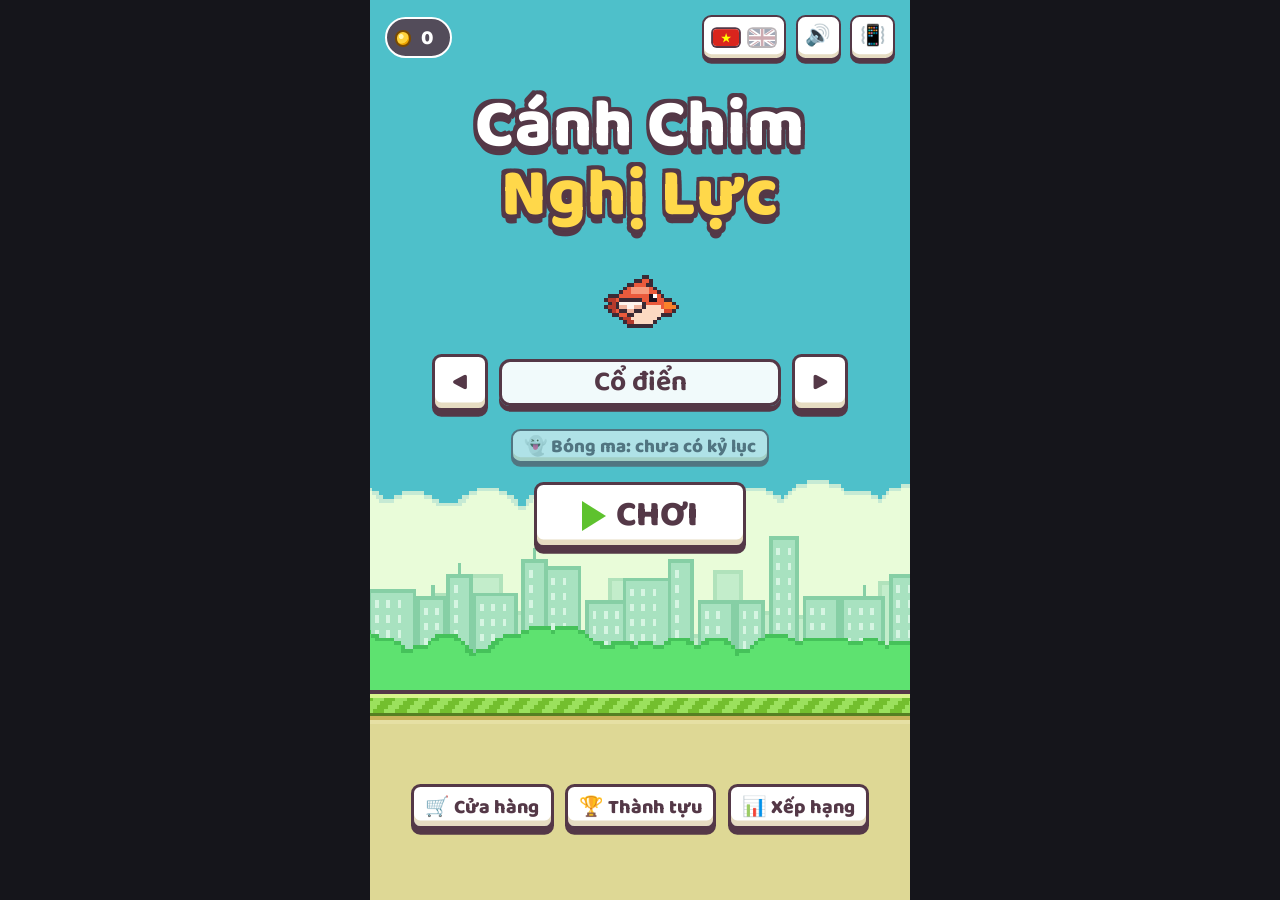
==== apps/wings-of-will-canh-chim-nghi-luc/index.html @ 2b329596 "Thêm app: Wings of Will - Cánh Chim Nghị Lực (gửi bởi bạn)" ====
<!DOCTYPE html>
<html lang="vi">
<head>
<meta charset="utf-8">
<meta name="viewport" content="width=device-width,initial-scale=1,maximum-scale=1,user-scalable=no,viewport-fit=cover">
<meta name="theme-color" content="#15151b">
<meta name="apple-mobile-web-app-capable" content="yes">
<meta name="mobile-web-app-capable" content="yes">
<title>Cánh Chim Nghị Lực</title>
<link rel="preconnect" href="https://fonts.googleapis.com">
<link rel="preconnect" href="https://fonts.gstatic.com" crossorigin>
<link href="https://fonts.googleapis.com/css2?family=Baloo+2:wght@600;800&display=swap" rel="stylesheet">
<style>
:root{--ink:#543847}
*{box-sizing:border-box}
html,body{margin:0;height:100%;background:#15151b;overflow:hidden;touch-action:none;overscroll-behavior:none;-webkit-user-select:none;user-select:none;-webkit-tap-highlight-color:transparent;-webkit-touch-callout:none}
body{display:flex;align-items:center;justify-content:center;font-family:'Baloo 2','Trebuchet MS',system-ui,sans-serif;color:var(--ink)}
#stage{position:relative;overflow:hidden;--u:1px;--gy:400;--st:env(safe-area-inset-top,0px);background:#4ec0ca}
#game{position:absolute;left:0;top:0;width:100%;height:100%;display:block}
#probe{position:absolute;top:0;left:0;width:1px;height:env(safe-area-inset-top,0px);visibility:hidden}
.screen{position:absolute;inset:0;display:none;pointer-events:none}
.screen.show{display:block}
.screen button,.screen input{pointer-events:auto}
.col{position:absolute;left:0;right:0;display:flex;flex-direction:column;align-items:center}
.row{display:flex;gap:calc(var(--u)*6);align-items:center;justify-content:center}
.out{--o:calc(var(--u)*2);color:#fff;text-shadow:var(--o) 0 0 var(--ink),calc(var(--o)*-1) 0 0 var(--ink),0 var(--o) 0 var(--ink),0 calc(var(--o)*-1) 0 var(--ink),var(--o) var(--o) 0 var(--ink),calc(var(--o)*-1) var(--o) 0 var(--ink),var(--o) calc(var(--o)*-1) 0 var(--ink),calc(var(--o)*-1) calc(var(--o)*-1) 0 var(--ink),0 calc(var(--o)*2.4) 0 var(--ink)}
.logo{font-weight:800;font-size:calc(var(--u)*36);line-height:1;color:#ffd84a;white-space:nowrap;letter-spacing:calc(var(--u)*.5)}
.logo .w{color:#fff}
.logo{text-align:center;line-height:1.02}
.langbtn{height:calc(var(--u)*30);padding:0 calc(var(--u)*6);gap:calc(var(--u)*3)}
.flag{display:inline-block;width:calc(var(--u)*18);height:calc(var(--u)*12);border-radius:calc(var(--u)*2);overflow:hidden;box-shadow:0 0 0 calc(var(--u)*1) var(--ink);flex:none;line-height:0}
.flag svg{width:100%;height:100%;display:block}
.flag.off{opacity:.38;filter:grayscale(.5)}
.topbar .btn.ic{width:calc(var(--u)*24);height:calc(var(--u)*24);font-size:calc(var(--u)*11);border-width:calc(var(--u)*1.5);box-shadow:inset 0 calc(var(--u)*-2) 0 #e6dcc2,0 calc(var(--u)*2) 0 var(--ink)}
.topbar .langbtn{height:calc(var(--u)*24);padding:0 calc(var(--u)*5);border-width:calc(var(--u)*1.5);box-shadow:inset 0 calc(var(--u)*-2) 0 #e6dcc2,0 calc(var(--u)*2) 0 var(--ink)}
.topbar .flag{width:calc(var(--u)*14);height:calc(var(--u)*9.5)}
.topbar .row{gap:calc(var(--u)*5)}
.topbar .coinbox{font-size:calc(var(--u)*11);padding:calc(var(--u)*1.5) calc(var(--u)*9) calc(var(--u)*0.5) calc(var(--u)*4)}
.topbar .coinbox .coin{width:calc(var(--u)*9);height:calc(var(--u)*9)}
.langopt{display:flex;align-items:center;gap:calc(var(--u)*10);width:100%;font:inherit;font-weight:800;font-size:calc(var(--u)*14);color:var(--ink);background:#fff8dc;border:calc(var(--u)*1.5) solid var(--ink);border-radius:calc(var(--u)*8);padding:calc(var(--u)*8) calc(var(--u)*12);margin-bottom:calc(var(--u)*8);cursor:pointer}
.langopt .flag{width:calc(var(--u)*36);height:calc(var(--u)*24);border-radius:calc(var(--u)*3)}
.langopt.on{background:#d9f7b0;box-shadow:0 0 0 calc(var(--u)*1.5) #5ec22e}
.langopt .ck{margin-left:auto;color:#3a9a38}
.title2{font-weight:800;font-size:calc(var(--u)*34);line-height:1;white-space:nowrap}
.ready-t{color:#86e05a}
.over-t{color:#f6a12e}
.small{font-size:calc(var(--u)*10);font-weight:600;line-height:1.25;text-align:center}
.lbl-w{color:#fff;font-weight:800;font-size:calc(var(--u)*11);text-align:center;--o:calc(var(--u)*1.2)}
.btn{font:inherit;font-weight:800;font-size:calc(var(--u)*13);line-height:1.1;color:var(--ink);background:#fff;border:calc(var(--u)*2) solid var(--ink);border-radius:calc(var(--u)*5);padding:calc(var(--u)*5) calc(var(--u)*10) calc(var(--u)*4);box-shadow:inset 0 calc(var(--u)*-3) 0 #e6dcc2,0 calc(var(--u)*3) 0 var(--ink);cursor:pointer;display:inline-flex;align-items:center;gap:calc(var(--u)*5);justify-content:center;white-space:nowrap;position:relative}
.btn:active{transform:translateY(calc(var(--u)*2));box-shadow:inset 0 calc(var(--u)*-3) 0 #e6dcc2,0 calc(var(--u)*1) 0 var(--ink)}
.btn:disabled{opacity:.55}
.btn.play{font-size:calc(var(--u)*19);padding:calc(var(--u)*6) calc(var(--u)*24) calc(var(--u)*5)}
.tri{width:0;height:0;border-left:calc(var(--u)*13) solid #5ec22e;border-top:calc(var(--u)*8) solid transparent;border-bottom:calc(var(--u)*8) solid transparent}
.btn.org{background:#f6a12e;color:#fff;box-shadow:inset 0 calc(var(--u)*-3) 0 #d4801a,0 calc(var(--u)*3) 0 var(--ink);text-shadow:0 calc(var(--u)*1.5) 0 var(--ink)}
.btn.sm{font-size:calc(var(--u)*10);padding:calc(var(--u)*3) calc(var(--u)*6) calc(var(--u)*2);border-width:calc(var(--u)*1.5);box-shadow:inset 0 calc(var(--u)*-2) 0 #e6dcc2,0 calc(var(--u)*2) 0 var(--ink)}
.btn.ic{width:calc(var(--u)*30);height:calc(var(--u)*30);padding:0;font-size:calc(var(--u)*14)}
.btn.mid{font-size:calc(var(--u)*10.5);padding:calc(var(--u)*5) calc(var(--u)*6) calc(var(--u)*4);gap:calc(var(--u)*3)}
.coin{display:inline-block;flex:none;width:calc(var(--u)*10);height:calc(var(--u)*10);border-radius:50%;background:radial-gradient(circle at 35% 35%,#fff6b0 0 18%,#ffd23a 24% 58%,#eea600 64%);border:calc(var(--u)*1.4) solid #7a4a00;vertical-align:middle}
.topbar{position:absolute;top:calc(var(--st) + var(--u)*8);left:calc(var(--u)*8);right:calc(var(--u)*8);display:flex;justify-content:space-between;align-items:center}
.coinbox{pointer-events:auto;background:rgba(84,56,71,.85);color:#fff;font-weight:800;font-size:calc(var(--u)*13);border-radius:calc(var(--u)*20);padding:calc(var(--u)*2) calc(var(--u)*10) calc(var(--u)*1) calc(var(--u)*5);display:flex;align-items:center;gap:calc(var(--u)*5);border:calc(var(--u)*1.5) solid #fff}
.modesel{display:flex;align-items:center;gap:calc(var(--u)*6)}
.modebox{background:rgba(255,255,255,.92);border:calc(var(--u)*2) solid var(--ink);border-radius:calc(var(--u)*6);width:calc(var(--u)*150);text-align:center;padding:calc(var(--u)*3) calc(var(--u)*4) calc(var(--u)*2);box-shadow:0 calc(var(--u)*3) 0 var(--ink)}
.modebox b{display:block;font-size:calc(var(--u)*15);line-height:1.15}
.modebox span{display:block;font-size:calc(var(--u)*9);font-weight:600;line-height:1.2;color:#7a6070}
#tapCv{width:calc(var(--u)*32);height:calc(var(--u)*52);image-rendering:pixelated;animation:tapb 1s ease-in-out infinite}
@keyframes tapb{0%,100%{transform:translateY(0)}50%{transform:translateY(calc(var(--u)*-5))}}
.taplbl{font-weight:800;color:#e8343c;font-size:calc(var(--u)*11);--o:calc(var(--u)*1.2)}
.fadeout{animation:fo .28s forwards}
@keyframes fo{to{opacity:0}}
.pausebtn{position:absolute;top:calc(var(--st) + var(--u)*10);left:calc(var(--u)*10)}
.panel{width:calc(var(--u)*226);height:calc(var(--u)*114);background:#ded895;border:calc(var(--u)*2) solid var(--ink);border-radius:calc(var(--u)*6);box-shadow:inset 0 0 0 calc(var(--u)*2) #fbf6c8,inset 0 0 0 calc(var(--u)*3.5) #c9b56a,0 calc(var(--u)*3) 0 var(--ink);display:flex;justify-content:space-between;padding:calc(var(--u)*11) calc(var(--u)*14)}
.lbl{font-size:calc(var(--u)*10);font-weight:800;color:#e0703a;line-height:1.1;letter-spacing:calc(var(--u)*.3)}
.num{font-size:calc(var(--u)*25);font-weight:800;line-height:1.05;--o:calc(var(--u)*1.6)}
.pl{display:flex;flex-direction:column;align-items:center;gap:calc(var(--u)*4)}
.pr{display:flex;flex-direction:column;align-items:flex-end}
.medalwrap{width:calc(var(--u)*50);height:calc(var(--u)*50);border-radius:50%;background:#d0c47e;position:relative;box-shadow:inset 0 calc(var(--u)*2) 0 #b8ab62}
#medalCv{width:100%;height:100%;image-rendering:pixelated;display:block}
.spark{position:absolute;color:#fff;font-size:calc(var(--u)*11);line-height:1;pointer-events:none;animation:sp .5s ease-out both;text-shadow:0 0 calc(var(--u)*2) #fff}
@keyframes sp{0%{transform:scale(0)}50%{transform:scale(1.2)}100%{transform:scale(0)}}
.new{display:inline-block;background:#e8343c;color:#fff;font-size:calc(var(--u)*8);padding:0 calc(var(--u)*4);border-radius:calc(var(--u)*3);margin-right:calc(var(--u)*4);vertical-align:middle;line-height:1.5}
.earn{background:rgba(84,56,71,.88);color:#fff;font-weight:800;font-size:calc(var(--u)*12);border-radius:calc(var(--u)*20);padding:calc(var(--u)*2) calc(var(--u)*12) calc(var(--u)*1);display:flex;align-items:center;gap:calc(var(--u)*5)}
.rankline{background:#fff8dc;border:calc(var(--u)*1.5) solid var(--ink);border-radius:calc(var(--u)*6);font-weight:800;font-size:calc(var(--u)*11);padding:calc(var(--u)*3) calc(var(--u)*6);display:flex;align-items:center;gap:calc(var(--u)*5)}
.rankline input,.namebox input{font:inherit;font-weight:800;font-size:calc(var(--u)*12);width:calc(var(--u)*92);border:calc(var(--u)*1.5) solid var(--ink);border-radius:calc(var(--u)*4);padding:calc(var(--u)*1) calc(var(--u)*5);color:var(--ink);background:#fff;user-select:text;-webkit-user-select:text}
#sOver.anim .gameover{animation:drop .5s ease-out both}
#sOver.anim .panel{animation:rise .45s .45s cubic-bezier(.2,.8,.3,1) both}
#sOver.anim .after{animation:fin .3s 1.15s both}
@keyframes drop{0%{transform:translateY(calc(var(--u)*-30));opacity:0}60%{transform:translateY(calc(var(--u)*5));opacity:1}100%{transform:none;opacity:1}}
@keyframes rise{from{transform:translateY(calc(var(--u)*420))}to{transform:none}}
@keyframes fin{from{opacity:0;transform:translateY(calc(var(--u)*6))}to{opacity:1;transform:none}}
.pbox{background:#ded895;border:calc(var(--u)*2) solid var(--ink);border-radius:calc(var(--u)*8);padding:calc(var(--u)*14) calc(var(--u)*18);display:flex;flex-direction:column;align-items:center;gap:calc(var(--u)*10);box-shadow:inset 0 0 0 calc(var(--u)*2) #fbf6c8,0 calc(var(--u)*3) 0 var(--ink)}
#sPause{background:rgba(0,0,0,.35)}
.modal{position:absolute;inset:0;background:rgba(20,10,20,.55);display:none;align-items:center;justify-content:center;z-index:20;padding:calc(var(--st) + var(--u)*10) calc(var(--u)*8) calc(var(--u)*10)}
.modal.show{display:flex}
.mbox{width:100%;max-height:100%;background:#ded895;border:calc(var(--u)*2) solid var(--ink);border-radius:calc(var(--u)*8);display:flex;flex-direction:column;overflow:hidden;box-shadow:inset 0 0 0 calc(var(--u)*2) #fbf6c8,0 calc(var(--u)*3) 0 var(--ink)}
.mhead{display:flex;justify-content:space-between;align-items:center;padding:calc(var(--u)*8) calc(var(--u)*8) calc(var(--u)*4) calc(var(--u)*12);font-size:calc(var(--u)*18);font-weight:800}
.mhead .coinbox{font-size:calc(var(--u)*11)}
.mtabs{display:flex;gap:calc(var(--u)*4);overflow-x:auto;padding:calc(var(--u)*2) calc(var(--u)*8) calc(var(--u)*6);touch-action:pan-x;flex:none;scrollbar-width:none}
.mtabs::-webkit-scrollbar{display:none}
.tab{font:inherit;font-weight:800;font-size:calc(var(--u)*10.5);color:var(--ink);background:#fff8dc;border:calc(var(--u)*1.5) solid var(--ink);border-radius:calc(var(--u)*12);padding:calc(var(--u)*2) calc(var(--u)*8) calc(var(--u)*1);white-space:nowrap;cursor:pointer}
.tab.on{background:#f6a12e;color:#fff}
.mbody{overflow-y:auto;padding:calc(var(--u)*2) calc(var(--u)*8) calc(var(--u)*10);touch-action:pan-y;-webkit-overflow-scrolling:touch;user-select:none}
.grid{display:grid;grid-template-columns:repeat(3,1fr);gap:calc(var(--u)*6)}
.card{background:#fff8dc;border:calc(var(--u)*1.5) solid var(--ink);border-radius:calc(var(--u)*6);padding:calc(var(--u)*4);display:flex;flex-direction:column;align-items:center;gap:calc(var(--u)*2)}
.card.eq{background:#d9f7b0;box-shadow:0 0 0 calc(var(--u)*1.5) #5ec22e}
.card canvas{width:100%;aspect-ratio:4/3;image-rendering:pixelated;border-radius:calc(var(--u)*3);background:#4ec0ca}
.card .cn{font-size:calc(var(--u)*9.5);font-weight:800;text-align:center;line-height:1.1;height:calc(var(--u)*21);display:flex;align-items:center;justify-content:center;overflow:hidden}
.shopwrap{overflow-y:auto;overflow-x:hidden;touch-action:pan-y;-webkit-overflow-scrolling:touch;padding:calc(var(--u)*2);margin:0 calc(var(--u)*-2);scrollbar-width:thin;scrollbar-color:#a08070 transparent;border-radius:calc(var(--u)*6)}
.shopwrap::-webkit-scrollbar{width:calc(var(--u)*4)}.shopwrap::-webkit-scrollbar-thumb{background:#a08070;border-radius:calc(var(--u)*3)}
.sec{font-weight:800;font-size:calc(var(--u)*12);margin:calc(var(--u)*6) 0 calc(var(--u)*4)}
.li{display:flex;align-items:center;gap:calc(var(--u)*7);background:#fff8dc;border:calc(var(--u)*1.5) solid var(--ink);border-radius:calc(var(--u)*6);padding:calc(var(--u)*5) calc(var(--u)*7);margin-bottom:calc(var(--u)*5)}
.li.lock{opacity:.6}
.li .ico{font-size:calc(var(--u)*17);width:calc(var(--u)*22);text-align:center;flex:none}
.li .tx{flex:1;min-width:0}
.li .tx b{display:block;font-size:calc(var(--u)*11);line-height:1.15}
.li .tx span{display:block;font-size:calc(var(--u)*9);font-weight:600;line-height:1.2;color:#7a6070}
.li .rw{font-weight:800;font-size:calc(var(--u)*10);display:flex;align-items:center;gap:calc(var(--u)*3);flex:none}
.bar{height:calc(var(--u)*5);background:#e6dcc2;border-radius:calc(var(--u)*3);margin-top:calc(var(--u)*3);overflow:hidden}
.bar i{display:block;height:100%;background:#5ec22e}
.rk{display:flex;align-items:center;gap:calc(var(--u)*6);background:#fff8dc;border-bottom:calc(var(--u)*1) solid #e6dcc2;padding:calc(var(--u)*4) calc(var(--u)*6);font-size:calc(var(--u)*11);font-weight:800}
.rk:first-child{border-radius:calc(var(--u)*6) calc(var(--u)*6) 0 0}
.rk .n{width:calc(var(--u)*18);color:#e0703a}
.rk .nm{flex:1;overflow:hidden;text-overflow:ellipsis;white-space:nowrap}
.rk small{font-size:calc(var(--u)*8);color:#9a8090;font-weight:600}
.rkwrap{border:calc(var(--u)*1.5) solid var(--ink);border-radius:calc(var(--u)*6);overflow:hidden}
.stats{display:grid;grid-template-columns:1fr 1fr;gap:calc(var(--u)*4)}
.stats div{background:#fff8dc;border:calc(var(--u)*1.5) solid var(--ink);border-radius:calc(var(--u)*5);padding:calc(var(--u)*3) calc(var(--u)*6);font-size:calc(var(--u)*9);font-weight:600}
.stats b{display:block;font-size:calc(var(--u)*13)}
.namebox{display:flex;align-items:center;gap:calc(var(--u)*6);font-weight:800;font-size:calc(var(--u)*11);margin:calc(var(--u)*4) 0}
.empty{text-align:center;font-weight:600;font-size:calc(var(--u)*11);padding:calc(var(--u)*14) 0;color:#7a6070}
.shareimg{max-width:100%;max-height:calc(var(--u)*300);margin:0 auto;border:calc(var(--u)*2) solid var(--ink);border-radius:calc(var(--u)*6);display:block;user-select:auto;-webkit-user-select:auto;-webkit-touch-callout:default;pointer-events:auto}
#toasts{position:absolute;bottom:calc(env(safe-area-inset-bottom,0px) + var(--u)*78);left:0;right:0;display:flex;flex-direction:column;align-items:center;z-index:30;pointer-events:none}
.toast{background:rgba(59,42,53,.94);color:#fff;font-weight:800;font-size:calc(var(--u)*11);padding:calc(var(--u)*4) calc(var(--u)*12) calc(var(--u)*3);border-radius:calc(var(--u)*14);border:calc(var(--u)*1.5) solid #fff;max-width:92%;text-align:center;animation:tin .25s ease-out both}
.toast.out{animation:tout .35s ease-in both}
@keyframes tin{from{transform:translateY(calc(var(--u)*20));opacity:0}to{transform:none;opacity:1}}
@keyframes tout{to{transform:translateY(calc(var(--u)*20));opacity:0}}
#fade{position:absolute;inset:0;background:#000;opacity:0;pointer-events:none;transition:opacity .2s;z-index:40}
</style>
</head>
<body>
<div id="stage">
  <canvas id="game"></canvas>
  <div id="probe"></div>

  <!-- MÀN HÌNH CHÍNH -->
  <div id="sTitle" class="screen">
    <div class="topbar">
      <div class="coinbox"><i class="coin"></i><span id="coinTxt">0</span></div>
      <div class="row"><button class="btn langbtn" id="bLang" title="Ngôn ngữ / Language"></button><button class="btn ic" id="bSound" title="Âm thanh">🔊</button><button class="btn ic" id="bVibe" title="Rung">📳</button></div>
    </div>
    <div class="col" style="top:calc(var(--st) + var(--u)*(var(--gy)*0.09 + 16))"><div class="logo out" id="logo"></div></div>
    <div class="col" style="top:calc(var(--st) + var(--u)*(var(--gy)*0.47 + 16));gap:calc(var(--u)*10)">
      <div class="modesel"><button class="btn ic" id="mPrev">◀</button><div class="modebox"><b id="modeName">Cổ điển</b><span id="modeDesc"></span></div><button class="btn ic" id="mNext">▶</button></div>
      <button class="btn sm" id="bGhost">👻 Đua bóng ma: Tắt</button>
      <button class="btn play" id="bPlay"><span class="tri"></span><span data-i18n="CHƠI">CHƠI</span></button>
    </div>
    <div class="col" style="bottom:calc(var(--u)*38)">
      <div class="row"><button class="btn mid" id="bShop" data-i18n="🛒 Cửa hàng">🛒 Cửa hàng</button><button class="btn mid" id="bAch" data-i18n="🏆 Thành tựu">🏆 Thành tựu</button><button class="btn mid" id="bRank" data-i18n="📊 Xếp hạng">📊 Xếp hạng</button></div>
    </div>
  </div>

  <!-- SẴN SÀNG -->
  <div id="sReady" class="screen">
    <div class="col" style="top:calc(var(--u)*(var(--gy)*0.17));gap:calc(var(--u)*6)">
      <div class="title2 out ready-t" data-i18n="Sẵn sàng!">Sẵn sàng!</div>
      <div class="lbl-w out" id="readyInfo"></div>
    </div>
    <div class="col" style="top:calc(var(--u)*(var(--gy)*0.5 - 40));left:calc(var(--u)*100);gap:calc(var(--u)*2)">
      <canvas id="tapCv" width="16" height="26"></canvas>
      <div class="taplbl out" data-i18n="CHẠM">CHẠM</div>
    </div>
    <div class="col" style="top:calc(var(--u)*(var(--gy)*0.5 + 48))"><div class="lbl-w out" id="readyGhost"></div></div>
  </div>

  <!-- HUD -->
  <div id="sHud" class="screen"><button class="btn ic pausebtn" id="bPause">❚❚</button></div>

  <!-- TẠM DỪNG -->
  <div id="sPause" class="screen">
    <div class="col" style="top:calc(var(--u)*(var(--gy)*0.3))">
      <div class="pbox">
        <div class="title2 out" style="color:#ffd84a" data-i18n="Tạm dừng">Tạm dừng</div>
        <button class="btn play" id="bResume"><span class="tri"></span><span data-i18n="Tiếp tục">Tiếp tục</span></button>
        <button class="btn mid" id="bQuit" data-i18n="🏠 Về menu">🏠 Về menu</button>
      </div>
    </div>
  </div>

  <!-- KẾT THÚC -->
  <div id="sOver" class="screen">
    <div class="col" style="top:calc(var(--u)*(var(--gy)*0.17))"><div class="title2 out over-t gameover">Game Over</div></div>
    <div class="col" style="top:calc(var(--u)*(var(--gy)*0.17 + 52));gap:calc(var(--u)*10)">
      <div class="panel">
        <div class="pl"><div class="lbl" data-i18n="HUY CHƯƠNG">HUY CHƯƠNG</div><div class="medalwrap" id="medalWrap"><canvas id="medalCv" width="24" height="24"></canvas></div></div>
        <div class="pr"><div class="lbl" data-i18n="ĐIỂM">ĐIỂM</div><div class="num out" id="oScore">0</div><div class="lbl" style="margin-top:calc(var(--u)*3)"><span class="new" id="oNew" data-i18n="MỚI">MỚI</span><span data-i18n="KỶ LỤC">KỶ LỤC</span></div><div class="num out" id="oBest">0</div></div>
      </div>
      <div class="after col" style="position:static;gap:calc(var(--u)*8)">
        <div class="earn" id="oEarn"></div>
        <div class="rankline" id="oRank"></div>
        <div class="row"><button class="btn org" id="bRetry" data-i18n="▶ Chơi lại">▶ Chơi lại</button><button class="btn" id="bMenu">🏠</button><button class="btn" id="bShare" data-i18n="📤 Chia sẻ">📤 Chia sẻ</button></div>
      </div>
    </div>
  </div>

  <div id="modal" class="modal"><div class="mbox"><div class="mhead"><span id="mTitle"></span><div class="row"><div class="coinbox" id="mCoinBox"><i class="coin"></i><span id="mCoin">0</span></div><button class="btn ic" id="mClose">✕</button></div></div><div class="mtabs" id="mTabs"></div><div class="mbody" id="mBody"></div></div></div>
  <div id="toasts"></div>
  <div id="fade"></div>
</div>

<script>
(()=>{
'use strict';
/* ================== HẰNG SỐ ================== */
const W=288, GROUND_H=112, STEP=1/120;
const GRAV=1250, FLAP=-345, MAXFALL=540, BIRD_X=80, PIPE_W=52, SPACING=168, BASE_SPEED=118, GAP=102;
const FONT='"Baloo 2","Arial Black","Segoe UI",sans-serif';
let H=512, groundY=400, pxs=1, u=1, safeTop=0;
const $=id=>document.getElementById(id);
const stage=$('stage'), cv=$('game'), ctx=cv.getContext('2d');
const R=Math.random, ri=(a,b)=>a+Math.floor(R()*(b-a+1)), pick=a=>a[Math.floor(R()*a.length)];
const esc=s=>String(s).replace(/[&<>"']/g,c=>({'&':'&amp;','<':'&lt;','>':'&gt;','"':'&quot;',"'":'&#39;'}[c]));

/* ================== LƯU TRỮ ================== */
const SKEY='chimvocanh_save_v1', GKEY='chimvocanh_ghost_v1_';
function defSave(){return{coins:0,name:'',mode:'classic',
  owned:{species:['random','classic','chick','penguin'],color:['random','yellow','red','blue'],hat:['none'],glass:['none'],pipe:['random','green','red'],bg:['random','city']},
  equip:{species:'classic',color:'random',hat:'none',glass:'none',pipe:'random',bg:'random'},
  best:{classic:0,hard:0,moving:0,items:0},
  board:{classic:[],hard:[],moving:[],items:[]},
  stats:{games:0,pipes:0,coinsEarned:0,flaps:0,time:0,items:0,shields:0},
  ach:{},daily:null,settings:{sound:true,vibe:true,ghost:false,lang:'vi'}};}
let save=defSave();
function merge(d,s){if(!s||typeof s!=='object')return d;for(const k in s){const v=s[k];if(d[k]&&typeof d[k]==='object'&&!Array.isArray(d[k])&&v&&typeof v==='object'&&!Array.isArray(v))merge(d[k],v);else d[k]=v;}return d;}
function load(){try{const raw=localStorage.getItem(SKEY);if(raw)save=merge(defSave(),JSON.parse(raw));}catch(e){}}
function persist(){try{localStorage.setItem(SKEY,JSON.stringify(save));}catch(e){}}
const ghostMem={};
function loadGhost(m){if(m in ghostMem)return ghostMem[m];let g=null;try{const r=localStorage.getItem(GKEY+m);if(r)g=JSON.parse(r);}catch(e){}ghostMem[m]=g;return g;}
function storeGhost(m,g){ghostMem[m]=g;try{localStorage.setItem(GKEY+m,JSON.stringify(g));}catch(e){}}


/* ================== NGÔN NGỮ ================== */
const EN={
 'Cánh Chim Nghị Lực':'Wings of Will','Âm thanh':'Sound','Rung':'Vibration','CHƠI':'PLAY','🛒 Cửa hàng':'🛒 Shop','🏆 Thành tựu':'🏆 Awards','📊 Xếp hạng':'📊 Ranks',
 'Sẵn sàng!':'Get Ready!','CHẠM':'TAP','Tạm dừng':'Paused','Tiếp tục':'Resume','🏠 Về menu':'🏠 Menu','HUY CHƯƠNG':'MEDAL','ĐIỂM':'SCORE','KỶ LỤC':'BEST','MỚI':'NEW',
 '▶ Chơi lại':'▶ Play again','📤 Chia sẻ':'📤 Share',
 'Vàng':'Yellow','Đỏ':'Red','Xanh dương':'Blue','Hồng':'Pink','Lục':'Green','Tím':'Purple','Bóng đêm':'Shadow','Vàng kim':'Gold',
 'Chim tròn':'Round Bird','Gà con':'Chick','Cánh cụt':'Penguin','Cú mèo':'Owl','Vẹt':'Parrot','Hồng hạc':'Flamingo','Tu-căng':'Toucan','Chim ruồi':'Hummingbird','Phượng hoàng':'Phoenix',
 'Không':'None','Mũ len':'Beanie','Mũ tiệc':'Party Hat','Nón lá':'Conical Hat','Băng ninja':'Ninja Band','Vương miện':'Crown','Kính cận':'Nerd Glasses','Kính râm':'Sunglasses',
 'Xanh lá':'Green','Tre':'Bamboo','Băng':'Ice','Kẹo gậy':'Candy Cane','Thành phố':'City','Vịnh biển':'Bay','Núi rừng':'Mountains',
 'Khiên!':'Shield!','Làm chậm!':'Slow-mo!','Thu nhỏ!':'Shrink!','Nam châm!':'Magnet!',
 'Cổ điển':'Classic','Khó':'Hard','Khe hẹp dần, bay nhanh dần':'Gaps shrink, speed rises','Ống di động':'Moving Pipes','Ống trồi sụt lên xuống':'Pipes slide up and down',
 'Vật phẩm':'Power-ups','Khiên, làm chậm, thu nhỏ, nam châm':'Shield, slow-mo, shrink, magnet','Luyện tập':'Practice','Không bao giờ thua, chỉ đếm va chạm':'You never lose, hits are counted',
 'Chơi 5 ván':'Play 5 rounds','Ghi 15 điểm trong 1 ván':'Score 15 in one round','Ghi 25 điểm trong 1 ván':'Score 25 in one round','Nhặt 20 xu':'Collect 20 coins',
 'Vượt tổng cộng 60 ống':'Pass 60 pipes in total','Ghi 10 điểm ở chế độ Khó':'Score 10 in Hard mode','Ghi 10 điểm ở Ống di động':'Score 10 in Moving Pipes',
 'Dùng 3 vật phẩm':'Use 3 power-ups','Vượt 10 ống trong đêm (1 ván)':'Pass 10 pipes at night (one round)','Vỗ cánh 300 lần':'Flap 300 times',
 'Cất cánh':'Takeoff','Chơi ván đầu tiên':'Play your first round','Tập bay':'Fledgling','Đạt 10 điểm':'Score 10','Phi công':'Pilot','Đạt 25 điểm':'Score 25',
 'Bạch kim':'Platinum','Đạt 40 điểm (huy chương Bạch kim)':'Score 40 (Platinum medal)','Đại bàng':'Eagle','Đạt 50 điểm':'Score 50','Huyền thoại':'Legend','Đạt 100 điểm':'Score 100',
 'Cú đêm':'Night Owl','Vượt 20 ống trong đêm (1 ván)':'Pass 20 pipes at night (one round)','Ngắm hoàng hôn':'Sunset Watcher','Bay qua lúc hoàng hôn':'Fly through a sunset',
 'Đội mưa':'Rain Rider','Đạt 15 điểm khi trời mưa':'Score 15 in the rain','Chim tuyết':'Snowbird','Đạt 15 điểm khi có tuyết':'Score 15 in the snow',
 'Điều ước':'Make a Wish','Đạt 10 điểm trong đêm sao băng':'Score 10 on a shooting-star night','Cứng cựa':'Tough Wings','Đạt 20 điểm ở chế độ Khó':'Score 20 in Hard mode',
 'Lắc lư':'Wobbler','Đạt 20 điểm ở Ống di động':'Score 20 in Moving Pipes','Thoát hiểm':'Close Call','Được khiên cứu 1 lần':'Get saved by a shield',
 'Vượt bóng ma':'Beat the Ghost','Phá kỷ lục khi đang đua bóng ma':'Set a record while racing your ghost','Hũ vàng':'Pot of Gold','Kiếm tổng cộng 500 xu':'Earn 500 coins in total',
 'Tín đồ thời trang':'Fashionista','Sở hữu 5 món đồ mới':'Own 5 new items','Vườn chim':'Aviary','Sở hữu 6 loài chim':'Own 6 bird species','Kiên trì':'Persistent','Chơi 100 ván':'Play 100 rounds',
 '☀️ Ngày':'☀️ Day','🌙 Đêm':'🌙 Night','🌇 Hoàng hôn':'🌇 Sunset','🌧️ Mưa':'🌧️ Rain','❄️ Tuyết':'❄️ Snow','🌠 Sao băng':'🌠 Shooting stars',
 'Loài chim':'Species','Màu chim':'Colors','Mũ':'Hats','Kính':'Glasses','Ống':'Pipes','Hình nền':'Scenery','Thống kê':'Stats',
 'Màu gốc của loài':'Natural colors','Ngẫu nhiên':'Random','Đang dùng':'Equipped','Dùng':'Use','Bạn':'You',
};
const isEN=()=>save.settings.lang==='en';
function tr(s){return isEN()&&EN[s]!==undefined?EN[s]:s;}
const L=(vi,en)=>isEN()?en:vi;
const GAME_NAME=()=>L('Cánh Chim Nghị Lực','Wings of Will');
let flagUid=0;
function starPts(cx,cy,R,r){const p=[];for(let i=0;i<10;i++){const a=-Math.PI/2+i*Math.PI/5,rr=i%2?r:R;p.push((cx+Math.cos(a)*rr).toFixed(2)+','+(cy+Math.sin(a)*rr).toFixed(2));}return p.join(' ');}
function flagSVG(l){
  if(l==='vi')return`<svg viewBox="0 0 30 20" xmlns="http://www.w3.org/2000/svg"><rect width="30" height="20" fill="#da251d"/><polygon fill="#ffff00" points="${starPts(15,10.4,6,2.3)}"/></svg>`;
  const a='fs'+(++flagUid),b='ft'+flagUid;
  return`<svg viewBox="0 0 60 30" xmlns="http://www.w3.org/2000/svg" preserveAspectRatio="none"><clipPath id="${a}"><path d="M0,0 v30 h60 v-30 z"/></clipPath><clipPath id="${b}"><path d="M30,15 h30 v15 z v15 h-30 z h-30 v-15 z v-15 h30 z"/></clipPath><g clip-path="url(#${a})"><path d="M0,0 v30 h60 v-30 z" fill="#012169"/><path d="M0,0 L60,30 M60,0 L0,30" stroke="#fff" stroke-width="6"/><path d="M0,0 L60,30 M60,0 L0,30" clip-path="url(#${b})" stroke="#C8102E" stroke-width="4"/><path d="M30,0 v30 M0,15 h60" stroke="#fff" stroke-width="10"/><path d="M30,0 v30 M0,15 h60" stroke="#C8102E" stroke-width="6"/></g></svg>`;}
const flagHTML=(l,off)=>`<span class="flag${off?' off':''}">${flagSVG(l)}</span>`;
function applyLang(){
  document.documentElement.lang=isEN()?'en':'vi';document.title=GAME_NAME();
  for(const el of document.querySelectorAll('[data-i18n]'))el.textContent=tr(el.dataset.i18n);
  $('logo').innerHTML=isEN()?'Wings <span class="w">of</span> Will':'<span class="w">Cánh Chim</span><br>Nghị Lực';
  $('bLang').innerHTML=flagHTML('vi',isEN())+flagHTML('en',!isEN());
  $('bSound').title=tr('Âm thanh');$('bVibe').title=tr('Rung');
  refreshTitle();if(modalOpen())renderModal();
}

/* ================== TIỆN ÍCH ================== */
function mulberry32(a){return()=>{a|=0;a=a+0x6D2B79F5|0;let t=Math.imul(a^a>>>15,1|a);t=t+Math.imul(t^t>>>7,61|t)^t;return((t^t>>>14)>>>0)/4294967296;};}
function hashStr(s){let h=2166136261;for(let i=0;i<s.length;i++){h^=s.charCodeAt(i);h=Math.imul(h,16777619);}return h>>>0;}
function hex2rgb(h){h=h.replace('#','');return[parseInt(h.slice(0,2),16),parseInt(h.slice(2,4),16),parseInt(h.slice(4,6),16)];}
function shade(h,a){const c=hex2rgb(h);return c.map(v=>Math.max(0,Math.min(255,Math.round(a>=0?v+(255-v)*a:v*(1+a)))));}
function mkCanvas(w,h){const c=document.createElement('canvas');c.width=w;c.height=h;return c;}
function blank(w,h){return Array.from({length:h},()=>Array(w).fill('.'));}
function fromStr(a){return a.map(r=>r.split(''));}
function pad(g,p){const w=g[0].length+2*p;const e=()=>Array(w).fill('.');const o=[];for(let i=0;i<p;i++)o.push(e());for(const r of g)o.push([...Array(p).fill('.'),...r,...Array(p).fill('.')]);for(let i=0;i<p;i++)o.push(e());return o;}
function addOutline(g,ch='k'){const h=g.length,w=g[0].length,o=g.map(r=>r.slice());for(let y=0;y<h;y++)for(let x=0;x<w;x++){if(g[y][x]!=='.')continue;for(const[dx,dy]of[[1,0],[-1,0],[0,1],[0,-1]]){const yy=y+dy,xx=x+dx;if(yy>=0&&yy<h&&xx>=0&&xx<w&&g[yy][xx]!=='.'){o[y][x]=ch;break;}}}return o;}
function paint(g,pal){const h=g.length,w=g[0].length,c=mkCanvas(w,h),x2=c.getContext('2d');const id=x2.createImageData(w,h);for(let y=0;y<h;y++)for(let x=0;x<w;x++){const ch=g[y][x];if(ch==='.'||!pal[ch])continue;const rgb=hex2rgb(pal[ch]);const i=(y*w+x)*4;id.data[i]=rgb[0];id.data[i+1]=rgb[1];id.data[i+2]=rgb[2];id.data[i+3]=255;}x2.putImageData(id,0,0);return c;}
const inE=(x,y,cx,cy,rx,ry)=>((x+.5-cx)/rx)**2+((y+.5-cy)/ry)**2<=1;
function disc(g,cx,cy,r,col){g.fillStyle=col;for(let y=Math.floor(cy-r);y<=Math.ceil(cy+r);y++){const dy=y+.5-cy;const q=r*r-dy*dy;if(q<0)continue;const w=Math.sqrt(q);const x0=Math.round(cx-w),x1=Math.round(cx+w);if(x1>x0)g.fillRect(x0,y,x1-x0,1);}}
function dateStr(){const d=new Date();return d.getFullYear()+'-'+String(d.getMonth()+1).padStart(2,'0')+'-'+String(d.getDate()).padStart(2,'0');}

/* ================== CHIM ================== */
const BIRD_COLORS={
  yellow:{name:'Vàng',price:0,b:'#f7c72f',h:'#fbe580',l:'#fdf1b8',d:'#de952a',g:'#fffaf0',G:'#f0d6a2'},
  red:{name:'Đỏ',price:0,b:'#ea5a3c',h:'#f79a7c',l:'#fcd9c2',d:'#b63a2c',g:'#fff4ee',G:'#f0b49e'},
  blue:{name:'Xanh dương',price:0,b:'#43a9e8',h:'#97d6f7',l:'#e2f4fc',d:'#2a74b6',g:'#ffffff',G:'#b2d6ee'},
  pink:{name:'Hồng',price:60,b:'#f27fb8',h:'#f9b8d8',l:'#fde3ef',d:'#c8558f',g:'#ffffff',G:'#f2bfd6'},
  green:{name:'Lục',price:60,b:'#62cc52',h:'#a6e890',l:'#e2f8d2',d:'#3a9a38',g:'#ffffff',G:'#bfe6b0'},
  purple:{name:'Tím',price:100,b:'#9a6ae0',h:'#c6a8f2',l:'#ece0fb',d:'#6b44b0',g:'#ffffff',G:'#cdb8ee'},
  shadow:{name:'Bóng đêm',price:150,b:'#3a3550',h:'#5e5880',l:'#8a84a8',d:'#24203a',g:'#d0c4ff',G:'#8a7cc8'},
  gold:{name:'Vàng kim',price:300,b:'#f2b400',h:'#fff4a8',l:'#ffe066',d:'#a87200',g:'#fffbe0',G:'#f3cd66'},
};
const BIRD_COMMON={k:'#3b2a35',e:'#1a1220',w:'#ffffff',o:'#f9822b',r:'#d2452a'};
const CLASSIC_TAIL=[[1,7,'d'],[2,7,'d'],[2,8,'d'],[1,9,'d'],[2,9,'d'],[2,10,'d']];
const CLASSIC_BEAK=[[16,8,'o'],[17,8,'o'],[16,9,'o'],[17,9,'o'],[18,9,'o'],[16,10,'r'],[17,10,'r']];
const CLASSIC_EYE=[[12,6,'e'],[13,6,'w'],[12,7,'e'],[13,7,'e']];
const RING_EYE=c=>[[11,5,c],[12,5,c],[13,5,c],[14,5,c],[11,6,c],[14,6,c],[11,7,c],[14,7,c],[11,8,c],[12,8,c],[13,8,c],[14,8,c],[12,6,'w'],[13,6,'e'],[12,7,'e'],[13,7,'e']];
const pal6=c=>({b:c.b,h:c.h,l:c.l,d:c.d,g:c.g,G:c.G});
// Loài chim — xếp từ rẻ đến mắc
const SPECIES={
  classic:{name:'Chim tròn',price:0,pal:pal6(BIRD_COLORS.yellow),crest:[[8,3,'b'],[9,3,'b'],[10,3,'b'],[10,2,'b'],[11,2,'b']]},
  chick:{name:'Gà con',price:0,rx:6.3,ry:5.4,belly:[11.5,11.4,4.4,2.8],tail:[],
    crest:[[9,3,'b'],[9,2,'b'],[8,1,'b'],[10,1,'b']],beak:[[16,8,'o'],[16,9,'o'],[17,9,'o'],[16,10,'r']],
    feet:[[8,14,'o'],[9,14,'o'],[11,14,'o'],[12,14,'o']],paint:(set,get)=>{for(const[x,y]of[[13,10],[14,10]])if(get(x,y)!=='.')set(x,y,'p');},
    pal:{b:'#ffe04a',h:'#fff3a0',l:'#fff6c8',d:'#f0b820',g:'#fffbe0',G:'#f5d880',p:'#ffa0a0',o:'#ff9a2a',r:'#e0701a'}},
  penguin:{name:'Cánh cụt',price:0,belly:[11.9,10.4,4.6,4.4],tail:[[3,11,'d'],[2,11,'d'],[2,12,'d']],crest:[],
    beak:[[16,8,'o'],[17,8,'o'],[16,9,'r']],feet:[[8,14,'o'],[9,14,'o'],[11,14,'o'],[12,14,'o']],
    pal:{b:'#2e2e40',h:'#4a4a64',l:'#ffffff',d:'#1c1c2a',g:'#40405a',G:'#25253a',o:'#ffa630',r:'#e07818',k:'#141420'}},
  owl:{name:'Cú mèo',price:80,rx:6.8,ry:5.4,crest:[[6,3,'d'],[6,2,'d'],[5,2,'d'],[12,3,'d'],[12,2,'d'],[13,2,'d']],
    eye:RING_EYE('Y'),beak:[[15,9,'o'],[16,9,'o'],[15,10,'o'],[16,10,'r']],
    paint:(set,get,B)=>{for(let y=0;y<18;y++)for(let x=0;x<20;x++)if(get(x,y)==='l'&&(x+2*y)%4===0)set(x,y,'G');},
    pal:{b:'#9a6a3e',h:'#c0905e',l:'#ecd6ac',d:'#6e4626',g:'#d8b888',G:'#a07848',Y:'#ffd23a',o:'#f0b030',r:'#b07010'}},
  parrot:{name:'Vẹt',price:120,crest:[[11,3,'R'],[12,3,'R'],[12,2,'R']],
    tail:[[2,8,'R'],[1,8,'R'],[0,9,'R'],[-1,9,'R'],[-2,10,'R'],[-3,10,'R'],[2,9,'g'],[1,9,'g'],[0,10,'g'],[-1,10,'g'],[1,10,'g'],[2,10,'d']],
    beak:[[16,7,'o'],[17,7,'o'],[16,8,'o'],[17,8,'o'],[18,8,'o'],[18,9,'o'],[16,9,'n'],[17,9,'n']],
    paint:(set,get)=>{for(let y=0;y<=7;y++)for(let x=10;x<20;x++){const c=get(x,y);if(c!=='.')set(x,y,'R');}},
    pal:{b:'#3cc84a',h:'#8ef088',l:'#f2e24a',d:'#22903a',g:'#2a7ae0',G:'#1a50a8',R:'#e8343c',o:'#fff0d0',n:'#3a3030'}},
  flamingo:{name:'Hồng hạc',price:180,crest:[[9,3,'b'],[10,3,'b']],tail:[[2,7,'d'],[1,7,'d'],[2,8,'d'],[1,9,'d'],[0,8,'h']],
    beak:[[16,8,'o'],[17,8,'o'],[18,8,'o'],[18,9,'o'],[19,9,'n'],[18,10,'n'],[19,10,'n']],
    feet:[[9,14,'R'],[9,15,'R'],[9,16,'R'],[10,16,'R']],
    pal:{b:'#f58bb0',h:'#ffc0d6',l:'#ffd8e6',d:'#d0608a',g:'#ffb0c8',G:'#e07898',o:'#fff0e8',n:'#1a1a1a',R:'#e86a8a'}},
  toucan:{name:'Tu-căng',price:250,belly:[12.9,10.4,2.8,2.6],crest:[],tail:[[2,7,'d'],[1,7,'d'],[2,8,'d'],[1,8,'d'],[0,8,'d']],
    eye:RING_EYE('B'),
    beak:[[15,6,'Y'],[16,6,'Y'],[17,6,'Y'],[18,6,'Y'],[15,7,'o'],[16,7,'o'],[17,7,'o'],[18,7,'o'],[19,7,'o'],[20,7,'o'],[21,7,'r'],
      [15,8,'o'],[16,8,'o'],[17,8,'o'],[18,8,'o'],[19,8,'o'],[20,8,'o'],[21,8,'r'],[22,8,'r'],[15,9,'Y'],[16,9,'Y'],[17,9,'Y'],[18,9,'Y'],[19,9,'Y'],[20,9,'Y'],[21,9,'r'],[15,10,'n'],[16,10,'n'],[17,10,'n']],
    pal:{b:'#22222c',h:'#3a3a48',l:'#fff4d0',d:'#14141c',g:'#4a4a5a',G:'#30303c',o:'#ff9a1a',Y:'#ffd23a',r:'#e8343c',n:'#141414',B:'#3fa9f5',k:'#0e0e14'}},
  humming:{name:'Chim ruồi',price:320,rx:5.8,ry:4.6,belly:[11.5,11,3.8,2.4],crest:[],fast:2,
    wing:{rx:3.6,ry:2,ys:[6.4,8.8,10.6]},tail:[[3,8,'d'],[2,7,'d'],[1,6,'d'],[3,9,'d'],[2,10,'d'],[1,11,'d']],
    beak:[[15,8,'n'],[16,8,'n'],[17,8,'n'],[18,8,'n'],[19,8,'n'],[20,8,'n'],[21,8,'n']],
    paint:(set,get)=>{for(let y=0;y<18;y++)for(let x=0;x<20;x++)if(get(x,y)!=='.'&&inE(x,y,13.4,10.2,2.2,1.5))set(x,y,'R');},
    pal:{b:'#2fbf8f',h:'#7ef0c0',l:'#e8fff4',d:'#1a8a6a',g:'#d8f8ff',G:'#90d0e8',R:'#e0307a',n:'#222222'}},
  phoenix:{name:'Phượng hoàng',price:500,trail:true,
    crest:[[9,3,'R'],[10,3,'Y'],[10,2,'R'],[11,2,'Y'],[11,1,'R'],[12,0,'Y'],[8,2,'R'],[7,1,'Y']],
    tail:[[2,7,'R'],[1,7,'R'],[0,6,'Y'],[-1,6,'R'],[2,8,'Y'],[1,8,'R'],[0,8,'Y'],[-1,8,'R'],[-2,7,'Y'],[2,9,'R'],[1,10,'Y'],[0,10,'R'],[-1,11,'Y'],[-2,9,'R'],[-3,8,'Y'],[1,9,'R'],[0,9,'Y'],[-1,9,'R'],[-1,7,'Y'],[0,7,'R']],
    pal:{b:'#ff6a1a',h:'#ffd23a',l:'#ffe08a',d:'#d8301a',g:'#fff0a0',G:'#ffb030',R:'#e8343c',Y:'#fff4a0',o:'#ffe9a0',r:'#d8a020',k:'#5a1a10'}},
};
const BOX=4,BOY=2,BGW2=30,BGH2=20;
function birdGrid(sp,frame,tuft){
  const S=SPECIES[sp]||SPECIES.classic;const g=blank(BGW2,BGH2);
  const set=(x,y,c)=>{x+=BOX;y+=BOY;if(x>=0&&x<BGW2&&y>=0&&y<BGH2)g[y][x]=c;};
  const get=(x,y)=>{x+=BOX;y+=BOY;return(x>=0&&x<BGW2&&y>=0&&y<BGH2)?g[y][x]:'.';};
  const cx=9.5,cy=9,rx=S.rx||6.6,ry=S.ry||5.2,bl=S.belly||[cx+2,cy+2.6,4.6,2.9];
  for(let y=-BOY;y<BGH2-BOY;y++)for(let x=-BOX;x<BGW2-BOX;x++){if(!inE(x,y,cx,cy,rx,ry))continue;let c='b';
    if(inE(x,y,bl[0],bl[1],bl[2],bl[3]))c='l';else if(y<=cy-ry+1.7&&x>=7&&x<=11)c='h';else if(y>=cy+ry-2.2)c='d';set(x,y,c);}
  if(S.paint)S.paint(set,get);
  for(const[x,y,c]of(S.tail||CLASSIC_TAIL))set(x,y,c);
  for(const[x,y,c]of(S.beak||CLASSIC_BEAK))set(x,y,c);
  for(const[x,y,c]of(S.eye||CLASSIC_EYE))set(x,y,c);
  if(tuft)for(const[x,y,c]of(S.crest||[]))set(x,y,c);
  for(const[x,y,c]of(S.feet||[]))set(x,y,c);
  // cánh: 0 = giơ lên, 1 = giữa, 2 = hạ xuống
  const Wg=S.wing||{rx:4,ry:2.4,ys:[6.6,9.2,11.3]};const wy=Wg.ys[frame];const wing=[];
  for(let y=-BOY;y<BGH2-BOY;y++)for(let x=-BOX;x<BGW2-BOX;x++)if(inE(x,y,7,wy,Wg.rx,Wg.ry))wing.push([x,y]);
  if(frame===0)wing.push([3,4],[4,4],[4,3],[5,4]);
  if(frame===2)wing.push([4,13],[5,13],[4,14],[5,14],[6,13]);
  const ws=new Set(wing.map(([x,y])=>(y+50)*100+x+50));const has=(x,y)=>ws.has((y+50)*100+x+50);
  for(const[x,y]of wing){let edge=false;for(const[dx,dy]of[[1,0],[-1,0],[0,1],[0,-1]])if(!has(x+dx,y+dy))edge=true;
    set(x,y,edge?'k':(has(x,y+1)&&!has(x,y+2)?'G':'g'));}
  return addOutline(g);
}
function birdPal(sp,color){const S=SPECIES[sp]||SPECIES.classic;const P=Object.assign({},BIRD_COMMON,S.pal);if(color&&color!=='natural'&&BIRD_COLORS[color])Object.assign(P,pal6(BIRD_COLORS[color]));return P;}
const birdCache={};
function getBird(sp,color,frame,tuft){const k=sp+'|'+color+frame+(tuft?1:0);if(!birdCache[k])birdCache[k]=paint(birdGrid(sp,frame,tuft),birdPal(sp,color));return birdCache[k];}

const HATS={
  none:{name:'Không',price:0},
  beanie:{name:'Mũ len',price:50,ox:5,oy:1,out:true,pal:{w:'#ffffff',r:'#e0413b',R:'#a82a2a'},map:['...ww....','..wwww...','.rrrrrrr.','rrrrrrrrr','wRwRwRwRw']},
  party:{name:'Mũ tiệc',price:60,ox:8,oy:-2,out:true,pal:{p:'#9b5de5',y:'#ffd23a',q:'#f15bb5'},map:['..y..','..p..','.pqp.','.ppp.','pqpqp','ppppp']},
  nonla:{name:'Nón lá',price:80,ox:3,oy:0,out:true,pal:{y:'#efd58e',Y:'#c9a75a'},map:['......y......','.....yyy.....','....yYyyy....','..yyyyYyyyy..','yyyyyyyyyyyyy']},
  ninja:{name:'Băng ninja',price:100,ox:0,oy:4,out:false,pal:{r:'#e0303a',R:'#9a1e28'},map:['......rrrrrrr.','..rrrRRRRRRRRR','.rr...........','r.............']},
  crown:{name:'Vương miện',price:250,ox:6,oy:0,out:true,pal:{y:'#ffd23a',Y:'#d99a0a',r:'#e8364b',B:'#3fa9f5'},map:['y...y...y','yy.yyy.yy','yyyyyyyyy','yryyByyry','YYYYYYYYY']},
};
const GLASSES={
  none:{name:'Không',price:0},
  nerd:{name:'Kính cận',price:50,ox:8,oy:5,out:false,pal:{k:'#2a2a3a'},map:['kkkkkkk','...k..k','...k..k','...kkkk']},
  sun:{name:'Kính râm',price:80,ox:8,oy:5,out:false,pal:{k:'#141018',s:'#2b2b38',S:'#a8b2d0'},map:['kkkkkkk','...kSsk','...kssk','....kk.']},
};
function buildOverlay(o){if(o.c||!o.map)return;let g=fromStr(o.map);if(o.out){g=addOutline(pad(g,1));o.dx=o.ox-1;o.dy=o.oy-1;}else{o.dx=o.ox;o.dy=o.oy;}o.c=paint(g,Object.assign({k:'#3b2a35'},o.pal));}
Object.values(HATS).forEach(buildOverlay);Object.values(GLASSES).forEach(buildOverlay);

function drawBird(c,x,y,rot,frame,sp,color,hat,glass,sx=1,sy=1,alpha=1){
  const tuft=!hat||hat==='none';const s=getBird(sp,color,frame,tuft);
  c.save();c.translate(x,y);c.rotate(rot*Math.PI/180);c.scale(sx,sy);if(alpha<1)c.globalAlpha=alpha;
  c.drawImage(s,-(9.5+BOX)*2,-(9+BOY)*2,s.width*2,s.height*2);
  const H1=HATS[hat];if(H1&&H1.c)c.drawImage(H1.c,(H1.dx-9.5)*2,(H1.dy-9)*2,H1.c.width*2,H1.c.height*2);
  const G1=GLASSES[glass];if(G1&&G1.c)c.drawImage(G1.c,(G1.dx-9.5)*2,(G1.dy-9)*2,G1.c.width*2,G1.c.height*2);
  c.restore();
}

/* ================== ỐNG ================== */
const PIPES={
  green:{name:'Xanh lá',price:0,base:()=>'#74bf2e'},
  red:{name:'Đỏ',price:0,base:()=>'#d6503c'},
  bamboo:{name:'Tre',price:100,base:(x,y)=>(y%18<2)?'#5d8a22':'#9cc43e'},
  ice:{name:'Băng',price:150,base:(x,y)=>((x*7+y*13)%37===0)?'#ffffff':'#8fd3f4'},
  candy:{name:'Kẹo gậy',price:200,base:(x,y)=>(((x+y)%12)<6)?'#e8343c':'#fff4f4'},
  gold:{name:'Vàng kim',price:300,base:(x,y)=>((x*5+y*11)%41===0)?'#fffbe0':'#eeb60c'},
};
function colShade(i,w){if(i===0||i===w-1)return null;const t=i/(w-1);if(t<0.1)return 0.12;if(t<0.22)return 0.6;if(t<0.3)return 0.3;if(t<0.62)return 0;if(t<0.8)return -0.2;return -0.38;}
const pipeCache={};
function getPipe(key){
  if(pipeCache[key])return pipeCache[key];const P=PIPES[key]||PIPES.green;const K=hex2rgb('#543847');
  const mk=(w,h,fn)=>{const c=mkCanvas(w,h),g=c.getContext('2d'),d=g.createImageData(w,h);for(let y=0;y<h;y++)for(let x=0;x<w;x++){const rgb=fn(x,y);const i=(y*w+x)*4;d.data[i]=rgb[0];d.data[i+1]=rgb[1];d.data[i+2]=rgb[2];d.data[i+3]=255;}g.putImageData(d,0,0);return c;};
  const body=mk(24,420,(x,y)=>{const s=colShade(x,24);return s===null?K:shade(P.base(x,y),s);});
  const capB=mk(26,12,(x,y)=>{if(x===0||x===25||y===0||y===11)return K;let s=colShade(x,26);if(y===10)s=Math.min(s,0)-0.35;if(y===1)s=s+0.12;return shade(P.base(x,y+3),Math.max(-0.6,Math.min(0.75,s)));});
  const capT=mkCanvas(26,12);const t=capT.getContext('2d');t.translate(0,12);t.scale(1,-1);t.drawImage(capB,0,0);
  return pipeCache[key]={body,capB,capT};
}

/* ================== NỀN ================== */
const SCN={
  day:{sky:['#4ec0ca'],cloud:'#e9fcd9',cloudE:'#c6ead4',bld:'#a8e2c0',bldE:'#86cfa5',win:'#d6f5e2',winOn:null,bush:'#5ee270',bushE:'#45c25a',rock:'#79b49c',rockTop:'#57a36a',rockE:'#5c947f',water:'#3fa7c9',wave:'#9fe0f0',mFar:'#a2d4dc',mNear:'#6aac8f',snow:'#ffffff',pine:'#3f9c54'},
  night:{sky:['#07283e','#0a3550','#0c4260','#0f5070','#125d7c'],cloud:'#24707f',cloudE:'#1b5d6c',bld:'#124654',bldE:'#0c3541',win:'#163e4b',winOn:'#f6e27a',bush:'#1f7e48',bushE:'#16633a',rock:'#1b4f58',rockTop:'#1a5a44',rockE:'#123c44',water:'#0e4d63',wave:'#2f8aa3',mFar:'#1d4f66',mNear:'#174a45',snow:'#a8c6d6',pine:'#11402e'},
  sunset:{sky:['#2e2a68','#4a3a86','#77499a','#ad5c96','#de7682','#f39a72','#fbc47e'],cloud:'#f7c1a8',cloudE:'#e9a4a0',bld:'#8c5c86',bldE:'#704a70',win:'#7d5878',winOn:'#ffd88a',bush:'#58a05e',bushE:'#3f8050',rock:'#7a5a7c',rockTop:'#5d6a5a',rockE:'#5e4a6a',water:'#c27a8a',wave:'#f6b9a0',mFar:'#a7789c',mNear:'#6e5a7c',snow:'#ffd8d0',pine:'#3d5a4a'},
};
const BGS={city:{name:'Thành phố',price:0},sea:{name:'Vịnh biển',price:150},mountain:{name:'Núi rừng',price:150}};
/* ---------- Nền nhiều lớp: trời → cảnh xa → cảnh gần (cuộn parallax) ---------- */
Object.assign(SCN.day,{grass:'#5ec85a',grassD:'#3f9e48',tomb:'#c4c8d0',tombE:'#7c8290',tree1:'#4cb85a',tree2:'#2f8f45',trunk:'#7a4e2a',rice:'#9ad84e',riceD:'#6fb83a',riceW:'#8fd6e8',waterHi:'#c8f0fa',stone:'#a0a4a8',stoneE:'#6a6e74',roof:'#d8b45a',roofE:'#a07a32',wall:'#c89a62',wallE:'#8a6238',bamboo:'#7cc04a',bambooD:'#4e8a2e',path:'#c8a46a'});
Object.assign(SCN.night,{grass:'#1f6a3c',grassD:'#154e2c',tomb:'#5d6878',tombE:'#2c3440',tree1:'#1a5a38',tree2:'#103f28',trunk:'#3a2a1e',rice:'#2f6a34',riceD:'#1f5028',riceW:'#2a5a70',waterHi:'#4a90b0',stone:'#4a525c',stoneE:'#2a3038',roof:'#6a5a3a',roofE:'#40361e',wall:'#5a4a38',wallE:'#3a2e22',bamboo:'#24603a',bambooD:'#164428',path:'#4a3e30'});
Object.assign(SCN.sunset,{grass:'#5a9a58',grassD:'#3e7848',tomb:'#a8909e',tombE:'#6a5468',tree1:'#4f8a5a',tree2:'#36664a',trunk:'#5e3a2a',rice:'#a6b84e',riceD:'#7f963a',riceW:'#e8a8a0',waterHi:'#f6c8b0',stone:'#8a7a8a',stoneE:'#5a4a5e',roof:'#c8945a',roofE:'#8a5e3a',wall:'#b07a5e',wallE:'#7a4e3e',bamboo:'#7a9a4a',bambooD:'#56743a',path:'#b08a6a'});
const FW=288,FH=96,SH=64;
function mixHex(a,b,t){const A=hex2rgb(a),B=hex2rgb(b);return'#'+A.map((v,i)=>Math.round(v+(B[i]-v)*t).toString(16).padStart(2,'0')).join('');}
const skyCache={},farCache={};
function genSky(tod,h){const k=tod+h;if(skyCache[k])return skyCache[k];
  const P=SCN[tod],rnd=mulberry32(99+h),w=144,c=mkCanvas(w,h),g=c.getContext('2d'),sk=P.sky;
  if(sk.length===1){g.fillStyle=sk[0];g.fillRect(0,0,w,h);}
  else{g.fillStyle=sk[sk.length-1];g.fillRect(0,0,w,h);const bh=(h-50)/sk.length;
    for(let i=0;i<sk.length;i++){g.fillStyle=sk[i];g.fillRect(0,Math.round(i*bh),w,Math.ceil(bh)+1);}
    for(let i=1;i<sk.length;i++){const y=Math.round(i*bh);g.fillStyle=sk[i-1];for(let x=i%2;x<w;x+=2)g.fillRect(x,y,1,1);g.fillStyle=sk[i];for(let x=(i+1)%2;x<w;x+=2)g.fillRect(x,y-1,1,1);}}
  if(tod!=='day'){const n=tod==='night'?60:20,lim=tod==='night'?h*0.6:h*0.28;for(let i=0;i<n;i++){g.fillStyle=rnd()<.3?'#ffffff':(tod==='night'?'#9fd6ef':'#ffe6f0');g.fillRect(Math.floor(rnd()*w),Math.floor(rnd()*lim),1,1);}}
  if(tod==='night'){const my=Math.round(Math.max(34,h*0.18));disc(g,112,my,7,'#fdf3c4');g.fillStyle='#e6d9a0';g.fillRect(109,my-2,2,2);g.fillRect(114,my+2,2,1);g.fillRect(111,my+3,1,1);}
  if(tod==='sunset'){disc(g,40,h-44,16,'#ffe2a6');disc(g,40,h-44,13,'#ffd27a');}
  return skyCache[k]=c;}
// Cảnh xa (mây + phong cảnh theo "Hình nền" đã chọn), lặp vô tận theo chiều ngang
function genFar(theme,tod){const k=theme+tod;if(farCache[k])return farCache[k];
  const P=SCN[tod],rnd=mulberry32(hashStr(theme)+7),w=FW,h=FH,c=mkCanvas(w,h),g=c.getContext('2d'),rr=(a,b)=>a+Math.floor(rnd()*(b-a+1));
  const wd=(x,y,r,col)=>{disc(g,x,y,r,col);disc(g,x-w,y,r,col);disc(g,x+w,y,r,col);};
  const wr=(x,y,ww,hh,col)=>{g.fillStyle=col;g.fillRect(x,y,ww,hh);if(x+ww>w)g.fillRect(x-w,y,ww,hh);};
  const cy=h-46,cl=[];let x=0;while(x<w){cl.push([x,cy+rr(0,4),rr(7,11)]);x+=rr(7,11);}
  for(const[a,b,r]of cl)wd(a,b,r+1,P.cloudE);for(const[a,b,r]of cl)wd(a,b,r,P.cloud);g.fillStyle=P.cloud;g.fillRect(0,cy,w,h-cy);
  const hz=col=>mixHex(col,P.cloud,0.42);
  if(theme==='sea'){
    let ix=0;while(ix<w-6){const iw=rr(9,20),ih=rr(10,34);for(let dx=0;dx<iw;dx++){const t=(dx+.5)/iw*2-1;const hh=Math.max(2,Math.round(ih*(1-Math.pow(Math.abs(t),3))));const y0=h-12-hh;
        wr(ix+dx,y0,1,h-y0,hz(dx<iw*0.4?P.rock:P.rockE));wr(ix+dx,y0,1,Math.min(3,hh),hz(P.rockTop));}ix+=iw+rr(6,30);}
    g.fillStyle=mixHex(P.water,P.cloud,0.2);g.fillRect(0,h-12,w,12);g.fillStyle=P.wave;for(let i=0;i<50;i++)g.fillRect(rr(0,w-4),rr(h-11,h-1),rr(2,4),1);
  }else if(theme==='mountain'){
    const layer=(col,bY,mn,mx,slope,snow)=>{const pts=[];let px=0;while(px<w-10){pts.push([px,rr(mn,mx)]);px+=rr(24,44);}
      for(let xx=0;xx<w;xx++){let best=0,bp=0;for(const[pk,ph]of pts){const d=Math.min(Math.abs(xx-pk),w-Math.abs(xx-pk));const v=ph-d*slope;if(v>best){best=v;bp=ph;}}
        if(best<=0)continue;const hh=Math.round(best);g.fillStyle=col;g.fillRect(xx,bY-hh,1,hh+(h-bY));
        if(snow&&bp>mx*0.7&&bp-best<6){g.fillStyle=hz(P.snow);g.fillRect(xx,bY-hh,1,Math.max(1,Math.round(6-(bp-best))));}}};
    layer(hz(P.mFar),h-8,26,52,0.9,true);layer(hz(P.mNear),h-4,10,24,1.2,false);
  }else{
    let bx=0;while(bx<w-4){const bw=rr(6,12),bh=rr(10,28),top=h-6-bh;wr(bx,top,bw,h-top,hz(P.bldE));wr(bx+1,top+1,bw-2,h-top,hz(P.bld));
      for(let wy=top+3;wy<h-6;wy+=4)for(let wx=bx+2;wx<bx+bw-2;wx+=3){const lit=rnd()<.3;if(P.winOn&&lit)wr(wx,wy,1,1,P.winOn);}bx+=bw+rr(0,3);}
  }
  return farCache[k]=c;}
function bushRow(g,rnd,rr,w,h,col,colE,y0,rmin,rmax){const bl=[];let bx=-2;while(bx<w+4){bl.push([bx,y0+rr(0,3),rr(rmin,rmax)]);bx+=rr(6,10);}
  for(const[a,b,r]of bl)disc(g,a,b,r+1,colE);for(const[a,b,r]of bl)disc(g,a,b,r,col);g.fillStyle=col;g.fillRect(0,y0,w,h-y0);}
// Các vùng cảnh gần, nối tiếp nhau ngẫu nhiên khi bay
const BIOMES={
  town:{name:'Phố',paint(g,P,rnd,rr,w,h){let bx=-1;while(bx<w){const bw=rr(7,13),bh=rr(12,30),top=h-12-bh;g.fillStyle=P.bldE;g.fillRect(bx,top,bw,h-top);g.fillStyle=P.bld;g.fillRect(bx+1,top+1,bw-2,h-top);
      if(rnd()<.25){g.fillStyle=P.bldE;g.fillRect(bx+(bw>>1),top-3,1,3);}
      for(let wy=top+3;wy<h-12;wy+=4)for(let wx=bx+2;wx<bx+bw-2;wx+=3){const lit=rnd()<.42;g.fillStyle=(P.winOn&&lit)?P.winOn:P.win;g.fillRect(wx,wy,1,2);}bx+=bw+rr(-1,1);}
    bushRow(g,rnd,rr,w,h,P.bush,P.bushE,h-9,5,8);}},
  cemetery:{name:'Nghĩa trang',paint(g,P,rnd,rr,w,h){
    const nt=rr(1,2);for(let i=0;i<nt;i++){const tx=rr(10,w-10),th=rr(16,24);g.fillStyle=P.trunk;g.fillRect(tx,h-6-th,2,th);
      for(let j=0;j<5;j++){const by=h-6-th+rr(0,th>>1),dir=rnd()<.5?-1:1,len=rr(4,9);for(let s=0;s<len;s++)g.fillRect(tx+(dir>0?2:-1)+dir*s,by-Math.floor(s*0.7),1,1);}}
    bushRow(g,rnd,rr,w,h,P.grass,P.grassD,h-8,3,5);
    let x=rr(2,6);while(x<w-8){const t=rnd(),base=h-5;
      if(t<0.5){const tw=rr(5,7),th=rr(7,10);g.fillStyle=P.tombE;g.fillRect(x-1,base-th+2,tw+2,th-1);disc(g,x+tw/2,base-th+2,tw/2+1,P.tombE);g.fillStyle=P.tomb;g.fillRect(x,base-th+2,tw,th-2);disc(g,x+tw/2,base-th+2,tw/2,P.tomb);
        g.fillStyle=P.tombE;g.fillRect(x+1,base-th+3,tw-2,1);g.fillRect(x+1,base-th+5,tw-3,1);}
      else if(t<0.75){const th=rr(9,12);g.fillStyle=P.tombE;g.fillRect(x+1,base-th-1,4,th+1);g.fillRect(x-2,base-th+2,10,4);g.fillStyle=P.tomb;g.fillRect(x+2,base-th,2,th);g.fillRect(x-1,base-th+3,8,2);}
      else{const mw=rr(10,13);g.fillStyle=P.tombE;g.fillRect(x-1,base-5,mw+2,6);g.fillStyle=P.tomb;g.fillRect(x,base-4,mw,4);g.fillStyle=P.tombE;g.fillRect(x+mw-4,base-11,5,7);g.fillStyle=P.tomb;g.fillRect(x+mw-3,base-10,3,6);g.fillStyle=P.roofE;g.fillRect(x+mw-5,base-12,7,1);}
      const fl=rnd(),f1=rr(0,3),f2=rr(0,3);if(fl<.5){g.fillStyle=fl<.25?'#e8343c':'#ffd23a';g.fillRect(x+f1,base-1,1,1);g.fillRect(x+f2+2,base-1,1,1);}
      x+=rr(10,17);}
    g.fillStyle=P.grassD;g.fillRect(0,h-3,w,3);}},
  rice:{name:'Cánh đồng lúa',paint(g,P,rnd,rr,w,h){
    bushRow(g,rnd,rr,w,h,P.tree2,P.tree2,h-20,3,5);
    for(let y=h-18;y<h;y++){g.fillStyle=(Math.floor((y-(h-18))/3)%2)?P.riceD:P.rice;g.fillRect(0,y,w,1);}
    g.fillStyle=P.riceW;for(let i=0;i<w/6;i++)g.fillRect(rr(0,w-5),rr(h-16,h-3),rr(2,5),1);
    g.fillStyle=P.riceD;for(let y=h-17;y<h;y+=2)for(let x=(y%4===0?0:1);x<w;x+=3)g.fillRect(x,y,1,1);
    g.fillStyle=P.path;g.fillRect(0,h-10,w,1);let dx=rr(10,30);while(dx<w){g.fillRect(dx,h-18,1,8);dx+=rr(25,45);}
    if(rnd()<.6){const hx=rr(10,w-25),hy=h-12;g.fillStyle=P.trunk;g.fillRect(hx+1,hy-6,1,8);g.fillRect(hx+9,hy-6,1,8);g.fillStyle=P.wall;g.fillRect(hx,hy-10,11,4);
      g.fillStyle=P.roof;for(let i=0;i<4;i++)g.fillRect(hx+5-i*2,hy-14+i,1+i*4,1);g.fillStyle=P.roofE;g.fillRect(hx-2,hy-10,15,1);}
    if(rnd()<.9){const sx=rr(15,w-15),sy=h-12;g.fillStyle=P.trunk;g.fillRect(sx,sy-12,1,12);g.fillRect(sx-4,sy-9,9,1);g.fillStyle=P.wall;g.fillRect(sx-1,sy-9,3,5);disc(g,sx+.5,sy-12,2,P.roof);
      g.fillStyle=P.roofE;g.fillRect(sx-3,sy-14,7,1);g.fillRect(sx-2,sy-15,5,1);g.fillRect(sx-1,sy-16,3,1);}
    g.fillStyle=P.grassD;g.fillRect(0,h-2,w,2);}},
  stream:{name:'Con suối',paint(g,P,rnd,rr,w,h){
    const nt=rr(2,4);for(let i=0;i<nt;i++){const tx=rr(5,w-5),r=rr(5,8),ty=h-14-r;g.fillStyle=P.trunk;g.fillRect(tx,ty,2,h-ty);disc(g,tx+1,ty,r+1,P.tree2);disc(g,tx+1,ty,r,P.tree1);disc(g,tx-2,ty+2,r-2,P.tree1);}
    bushRow(g,rnd,rr,w,h,P.grass,P.grassD,h-13,3,5);
    g.fillStyle=P.water;g.fillRect(0,h-9,w,7);g.fillStyle=P.waterHi;for(let i=0;i<w/5;i++)g.fillRect(rr(0,w-4),rr(h-8,h-4),rr(2,4),1);
    g.fillStyle=P.grassD;g.fillRect(0,h-2,w,2);
    for(let i=0;i<w/18;i++){const sx=rr(0,w),sy=rnd()<.5?h-9:h-3;disc(g,sx,sy,2.6,P.stoneE);disc(g,sx-.4,sy-.4,2,P.stone);}
    for(let i=0;i<w/8;i++){const sx=rr(0,w-1),rh=rr(4,7);g.fillStyle=P.grassD;g.fillRect(sx,h-9-rh,1,rh);g.fillStyle=P.trunk;g.fillRect(sx,h-11-rh,1,2);}
    if(rnd()<.85){const bx=rr(8,w-44),bw=34;g.fillStyle=P.trunk;
      for(let i=0;i<=bw;i++){const y=h-11-Math.round(Math.sin(i/bw*Math.PI)*5);g.fillRect(bx+i,y,1,2);if(i%6===0)g.fillRect(bx+i,y-4,1,4);g.fillRect(bx+i,y-4,1,1);}
      g.fillStyle=P.wallE;g.fillRect(bx+2,h-10,1,8);g.fillRect(bx+bw-2,h-10,1,8);}}},
  forest:{name:'Rừng cây',paint(g,P,rnd,rr,w,h){
    let x=-3;while(x<w+3){disc(g,x,h-30+rr(-4,4),rr(6,9),P.tree2);x+=rr(5,9);}g.fillStyle=P.tree2;g.fillRect(0,h-30,w,30);
    x=rr(0,6);while(x<w){const t=rnd();
      if(t<.4){const th=rr(18,28);for(let i=0;i<th;i++){const hw=Math.floor(i*0.38);g.fillStyle=i%5===4?P.tree2:P.tree1;g.fillRect(x-hw,h-6-th+i,hw*2+1,1);}g.fillStyle=P.trunk;g.fillRect(x,h-7,1,3);}
      else{const r=rr(5,8),ty=h-10-r-rr(2,8);g.fillStyle=P.trunk;g.fillRect(x-1,ty,2,h-ty);disc(g,x,ty,r+1,P.tree2);disc(g,x,ty,r,P.tree1);disc(g,x-r*0.35,ty-r*0.35,r*0.45,mixHex(P.tree1,'#ffffff',0.18));}
      x+=rr(7,13);}
    bushRow(g,rnd,rr,w,h,P.tree1,P.tree2,h-6,3,4);
    for(let i=0;i<w/30;i++){const mx=rr(2,w-3);g.fillStyle='#f0e8d8';g.fillRect(mx,h-4,1,2);g.fillStyle='#e8343c';g.fillRect(mx-1,h-5,3,1);}}},
  village:{name:'Làng quê',paint(g,P,rnd,rr,w,h){
    if(rnd()<.75){const tx=rr(20,w-20);g.fillStyle=P.trunk;g.fillRect(tx-2,h-26,4,26);
      const cs=[[0,-30,11],[-9,-25,8],[9,-25,8],[-4,-36,7],[5,-35,7]];for(const[dx,dy,r]of cs)disc(g,tx+dx,h+dy,r+1,P.tree2);for(const[dx,dy,r]of cs)disc(g,tx+dx,h+dy,r,P.tree1);
      g.fillStyle=P.trunk;for(let k=0;k<4;k++)g.fillRect(tx-9+k*6,h-24,1,rr(6,12));}
    const nb=rr(2,3);for(let i=0;i<nb;i++){const bx=rr(5,w-10);for(let s=0;s<6;s++){const sh=rr(24,36),off=s*2-5,bend=off*0.05;
        for(let yy=0;yy<sh;yy++){g.fillStyle=yy%6===0?P.bambooD:P.bamboo;g.fillRect(bx+off+Math.round(bend*yy*yy/sh),h-4-yy,1,1);}
        const tx=bx+off+Math.round(bend*sh),ty=h-4-sh;g.fillStyle=P.bambooD;
        for(let k=0;k<7;k++){const ly=ty+k*2+1,dir=k%2?1:-1,ll=3+(k>>1);for(let q=0;q<ll;q++)g.fillRect(tx+dir*(q+1)+Math.round(bend*(sh-k*2)),ly+(q>>1),1,1);}
        disc(g,tx,ty,2.6,P.bambooD);disc(g,tx,ty-0.6,1.8,P.bamboo);}}
    const nh=rr(1,2);for(let i=0;i<nh;i++){const hx=rr(4,w-26),hw=rr(16,20),hy=h-4;g.fillStyle=P.wallE;g.fillRect(hx,hy-8,hw,8);g.fillStyle=P.wall;g.fillRect(hx+1,hy-7,hw-2,7);
      g.fillStyle=P.wallE;g.fillRect(hx+(hw>>1)-1,hy-5,3,5);const lit=rnd()<.7;g.fillStyle=(P.winOn&&lit)?P.winOn:P.wallE;g.fillRect(hx+3,hy-6,3,2);
      for(let r=0;r<7;r++){g.fillStyle=r===6?P.roofE:P.roof;g.fillRect(hx+4-r,hy-15+r,hw-8+2*r,1);}g.fillStyle=P.roofE;g.fillRect(hx+6,hy-13,1,1);g.fillRect(hx+hw-7,hy-12,1,1);}
    const ns=rr(1,2);for(let i=0;i<ns;i++){const sx=rr(6,w-6);disc(g,sx,h-4,4.5,P.roofE);disc(g,sx,h-5,3.6,P.roof);g.fillStyle=P.trunk;g.fillRect(sx,h-11,1,3);}
    bushRow(g,rnd,rr,w,h,P.grass,P.grassD,h-4,2,3);}},
};
const jointCache={};
function genJoint(tod){if(jointCache[tod])return jointCache[tod];const P=SCN[tod],c=mkCanvas(28,22),g=c.getContext('2d');
  for(const[x,y,r]of[[6,15,5],[14,11,7],[21,14,5],[10,17,5],[18,17,5]])disc(g,x,y,r+1,P.tree2);for(const[x,y,r]of[[6,15,4],[14,11,6],[21,14,4],[10,17,4],[18,17,4]])disc(g,x,y,r,P.tree1);
  disc(g,12,9,2,mixHex(P.tree1,'#ffffff',0.2));g.fillStyle=P.grassD;g.fillRect(0,20,28,2);return jointCache[tod]=c;}
function genSeg(seg,tod){if(seg.cv[tod])return seg.cv[tod];const P=SCN[tod],rnd=mulberry32(seg.seed),c=mkCanvas(seg.w,SH),g=c.getContext('2d'),rr=(a,b)=>a+Math.floor(rnd()*(b-a+1));
  BIOMES[seg.biome].paint(g,P,rnd,rr,seg.w,SH);return seg.cv[tod]=c;}
const GHOST_SPR=[0,1].map(f=>paint(addOutline(pad(fromStr(['...wwww...','.wwwwwwww.','wwwwwwwwww','wwweewweew','wwweewweew','wwwwwwwwww','wwwwwwoowww'.slice(0,10),'wwwwwwwwww','wwwwwwwwww',f?'w.ww.ww.ww':'ww.ww.ww.w']),1)),{w:'#eef4ff',e:'#30304a',o:'#30304a',k:'#8a9ac0'}));
// Chu kỳ ngày → hoàng hôn → đêm → bình minh → ngày (giây chơi)
const CYC=[['day',26],['day>sunset',5],['sunset',5],['sunset>night',5],['night',26],['night>sunset',5],['sunset',4],['sunset>day',5]];
const CYC_LEN=CYC.reduce((a,c)=>a+c[1],0),CYC_START={day:0,sunset:31,night:41},NIGHTV={day:0,sunset:0.35,night:1};
function setTod(cy){cy=((cy%CYC_LEN)+CYC_LEN)%CYC_LEN;let s=0;
  for(const[l,d]of CYC){if(cy<s+d){if(l.includes('>')){const[a,b]=l.split('>');let t=(cy-s)/d;t=t*t*(3-2*t);G.todA=a;G.todB=b;G.todT=t;}else{G.todA=G.todB=l;G.todT=0;}break;}s+=d;}
  G.night=NIGHTV[G.todA]*(1-G.todT)+NIGHTV[G.todB]*G.todT;}
function addSeg(){const prev=G.segs[G.segs.length-1];const b=prev?pick(Object.keys(BIOMES).filter(k=>k!==prev.biome)):'town';
  const w=ri(160,250),seg={biome:b,w,wx:G.segEnd,seed:ri(1,1e9),cv:{},ghosts:[]};
  if(b==='cemetery'){const n=ri(2,3);for(let i=0;i<n;i++)seg.ghosts.push({gx:15+R()*(w-30),gy:22+R()*18,ph:R()*6.28,sp:0.5+R()*0.4});
    for(let i=0;i<3;i++)seg.ghosts.push({gx:10+R()*(w-20),gy:5+R()*9,ph:R()*6.28,wisp:true});}
  G.segs.push(seg);G.segEnd+=w*2;}
function updSegs(){const n=G.bgDist*0.3;while(G.segEnd<n+W+40)addSeg();G.segs=G.segs.filter(s=>s.wx+s.w*2>n-4);}
function drawBackground(c){
  const hs=Math.ceil(groundY/2)+1,A=G.todA,B=G.todB,t=G.todT,by=groundY+2,snap=x=>Math.round(x*pxs)/pxs;
  const layer=fn=>{c.globalAlpha=1;fn(A);if(t>0.002&&B!==A){c.globalAlpha=t;fn(B);}c.globalAlpha=1;};
  layer(td=>c.drawImage(genSky(td,hs),0,0,144,hs,0,0,288,hs*2));
  if(G.night>0.05){for(const s of G.twinkle){const a=(0.25+0.75*Math.abs(Math.sin(G.t*s.sp+s.ph)))*G.night;c.globalAlpha=a;c.fillStyle='#fff';c.fillRect(s.x,s.y,2,2);if(a>0.85){c.globalAlpha=(a-0.85)*4;c.fillRect(s.x-2,s.y+0.5,6,1);c.fillRect(s.x+0.5,s.y-2,1,6);}}c.globalAlpha=1;}
  for(const m of G.meteors){const a=Math.min(1,m.life/m.max*2)*G.night;const g=c.createLinearGradient(m.x,m.y,m.x-m.vx*0.18,m.y-m.vy*0.18);g.addColorStop(0,`rgba(255,255,255,${a})`);g.addColorStop(1,'rgba(255,255,255,0)');
    c.strokeStyle=g;c.lineWidth=2;c.beginPath();c.moveTo(m.x,m.y);c.lineTo(m.x-m.vx*0.18,m.y-m.vy*0.18);c.stroke();c.fillStyle=`rgba(255,255,240,${a})`;c.fillRect(m.x-1.5,m.y-1.5,3,3);}
  const fo=(G.bgDist*0.06)%(FW*2),fx=snap(-fo);
  layer(td=>{const f=genFar(G.theme,td);c.drawImage(f,0,0,FW,FH,fx,by-FH*2,FW*2,FH*2);c.drawImage(f,0,0,FW,FH,fx+FW*2,by-FH*2,FW*2,FH*2);});
  const no=G.bgDist*0.3;
  for(const s of G.segs){const x=snap(s.wx-no);if(x>W||x+s.w*2<0)continue;layer(td=>c.drawImage(genSeg(s,td),0,0,s.w,SH,x,by-SH*2,s.w*2,SH*2));}
  for(const s of G.segs){if(s.wx<=0)continue;const x=snap(s.wx-no);if(x<-30||x>W+30)continue;layer(td=>c.drawImage(genJoint(td),0,0,28,22,x-28,by-44,56,44));}
  // hồn ma & ma trơi ở nghĩa trang
  for(const s of G.segs){if(!s.ghosts.length)continue;const sx=s.wx-no;if(sx>W+40||sx+s.w*2<-40)continue;
    for(const gh of s.ghosts){
      if(gh.wisp){const a=G.night*(0.45+0.55*Math.abs(Math.sin(G.t*2.2+gh.ph)));if(a<0.05)continue;const gx=sx+gh.gx*2+Math.sin(G.t*0.8+gh.ph)*10,gy=by-gh.gy*2-Math.abs(Math.sin(G.t*1.3+gh.ph))*10;
        c.globalAlpha=a*0.3;c.fillStyle='#7fd8ff';c.beginPath();c.arc(gx,gy,6,0,7);c.fill();c.globalAlpha=a;c.fillStyle='#d8f6ff';c.fillRect(gx-1.5,gy-1.5,3,3);c.globalAlpha=1;continue;}
      const tt=G.t*gh.sp,gx=sx+gh.gx*2+Math.sin(tt*0.6+gh.ph)*18,dir=Math.cos(tt*0.6+gh.ph),gy=by-gh.gy*2-12+Math.sin(tt*1.6+gh.ph)*6;
      const a=(0.32+0.45*G.night)*(0.75+0.25*Math.sin(G.t*2.3+gh.ph)),sp=GHOST_SPR[Math.floor(G.t*3+gh.ph)%2];
      c.save();c.translate(gx,gy);c.rotate(Math.sin(tt*1.1+gh.ph)*0.14);if(dir<0)c.scale(-1,1);
      c.globalAlpha=a*0.25;c.fillStyle='#dbe8ff';c.beginPath();c.arc(0,0,15,0,7);c.fill();c.globalAlpha=a;c.drawImage(sp,-sp.width,-sp.height,sp.width*2,sp.height*2);c.restore();}}
  c.globalAlpha=1;
}
function buildGround(){const w=156,h=56,c=mkCanvas(w,h),g=c.getContext('2d');
  g.fillStyle='#ded895';g.fillRect(0,0,w,h);g.fillStyle='#543847';g.fillRect(0,0,w,1);g.fillStyle='#d8f58c';g.fillRect(0,1,w,1);
  for(let y=2;y<6;y++)for(let x=0;x<w;x++){g.fillStyle=((x+y)%6<3)?'#9be15d':'#73bf2e';g.fillRect(x,y,1,1);}
  g.fillStyle='#558022';g.fillRect(0,6,w,1);g.fillStyle='#c9b45c';g.fillRect(0,7,w,1);g.fillStyle='#e6e0a4';g.fillRect(0,8,w,1);
  return c;}
const groundCv=buildGround();

/* ================== SPRITE PHỤ ================== */
const coinFrames=[];
for(let f=0;f<8;f++){const rx=Math.max(0.9,3.7*Math.abs(Math.cos(f/8*Math.PI)));const g=blank(9,9);
  for(let y=0;y<9;y++)for(let x=0;x<9;x++){if(!inE(x,y,4.5,4.5,rx,3.7))continue;let c='y';if(rx>2&&!inE(x,y,4.5,4.5,rx-1.3,2.4))c='y';else if(rx>2)c='Y';if(x+.5<4.5-rx*0.35)c='w';g[y][x]=c;}
  coinFrames.push(paint(addOutline(pad(g,1)),{y:'#ffd23a',Y:'#f0a800',w:'#fff6b0',k:'#7a4a00'}));}
const ICONS={
  shield:{col:'#3fa9f5',pal:{b:'#3fa9f5',w:'#d8f0ff',k:'#1a3a6a'},map:['.bbbbbbb.','.bwwbbbb.','.bwbbbbb.','.bbbbbbb.','.bbbbbbb.','..bbbbb..','...bbb...','....b....']},
  slow:{col:'#9b5de5',pal:{w:'#ffffff',k:'#4a2a7a'},map:['..kkkkk..','.kwwkwwk.','kwwwkwwwk','kwwwkwwwk','kwwwkkkwk','kwwwwwwwk','.kwwwwwk.','..kkkkk..']},
  shrink:{col:'#5ec22e',pal:{k:'#1e5a10'},map:['k.......k','.k.....k.','..kk.kk..','..k...k..','.........','..k...k..','..kk.kk..','.k.....k.','k.......k']},
  magnet:{col:'#e8343c',pal:{w:'#d0d4dc',r:'#e8343c',R:'#a01e26'},map:['.www.www.','.rrr.rrr.','.rrr.rrr.','.rrr.rrr.','.rrrrrrr.','..RRRRR..']},
};
for(const k in ICONS){const I=ICONS[k];I.c=paint(fromStr(I.map),I.pal);}
const PW_NAME={shield:'Khiên!',slow:'Làm chậm!',shrink:'Thu nhỏ!',magnet:'Nam châm!'};
const PW_MAX={shield:1,slow:5,shrink:7,magnet:8};
(function(){const tc=$('tapCv').getContext('2d');
  const arrow=paint(addOutline(pad(fromStr(['...w...','..www..','.wwwww.','wwwwwww','..www..','..www..']),1)),{w:'#ffffff',k:'#3b2a35'});
  const hg=fromStr(['...ww.......','...ww.......','...ww.......','...wwwwwww..','...wwwwwwww.','wwwwwwwwwww.','wwwwwwwwwww.','.wwwwwwwwww.','..wwwwwwwww.','...wwwwwww..','...ccccccc..']);
  hg[4][6]='k';hg[4][8]='k';const hand=paint(addOutline(pad(hg,1)),{w:'#ffffff',k:'#3b2a35',c:'#e86a3a'});
  tc.drawImage(arrow,3,0);tc.drawImage(hand,1,12);})();

/* ================== ÂM THANH ================== */
const SFX={a:null,nb:null,
  ensure(){if(!this.a){const AC=window.AudioContext||window.webkitAudioContext;if(!AC)return;try{this.a=new AC();const n=this.a.sampleRate;this.nb=this.a.createBuffer(1,n,n);const d=this.nb.getChannelData(0);for(let i=0;i<n;i++)d[i]=Math.random()*2-1;}catch(e){this.a=null;}}
    if(this.a&&this.a.state==='suspended')this.a.resume().catch(()=>{});},
  tone(f1,f2,dur,type,vol,delay=0){const a=this.a,t=a.currentTime+delay;const o=a.createOscillator(),g=a.createGain();o.type=type;o.frequency.setValueAtTime(f1,t);if(f2!==f1)o.frequency.exponentialRampToValueAtTime(f2,t+dur);
    g.gain.setValueAtTime(0.0001,t);g.gain.exponentialRampToValueAtTime(vol,t+0.008);g.gain.exponentialRampToValueAtTime(0.0001,t+dur);o.connect(g).connect(a.destination);o.start(t);o.stop(t+dur+0.03);},
  noise(dur,vol,ft,f1,f2,delay=0,q=1){const a=this.a,t=a.currentTime+delay;const s=a.createBufferSource();s.buffer=this.nb;const f=a.createBiquadFilter();f.type=ft;f.Q.value=q;f.frequency.setValueAtTime(f1,t);f.frequency.exponentialRampToValueAtTime(f2,t+dur);
    const g=a.createGain();g.gain.setValueAtTime(0.0001,t);g.gain.exponentialRampToValueAtTime(vol,t+0.01);g.gain.exponentialRampToValueAtTime(0.0001,t+dur);s.connect(f).connect(g).connect(a.destination);s.start(t,Math.random()*0.5);s.stop(t+dur+0.03);},
  // tiếng 1 đồng xu kim loại va chạm: vài hoạ âm cao lệch nhau, tắt rất nhanh + tiếng "tách" ngắn
  clink(delay,f,vol){const a=this.a,t=a.currentTime+delay;
    for(const[r,am,dc]of[[1,1,.16],[2.76,.55,.1],[5.4,.32,.06],[8.93,.16,.035]]){const o=a.createOscillator(),g=a.createGain();o.type='sine';o.frequency.setValueAtTime(f*r,t);
      g.gain.setValueAtTime(0.0001,t);g.gain.exponentialRampToValueAtTime(vol*am,t+0.002);g.gain.exponentialRampToValueAtTime(0.0001,t+dc);o.connect(g).connect(a.destination);o.start(t);o.stop(t+dc+0.02);}
    this.noise(0.018,vol*0.9,'highpass',6000,4000,delay,0.7);},
  coinsFall(){let t=0;for(let i=0;i<11;i++){t+=i<2?0.025+Math.random()*0.03:0.035+Math.random()*0.075;const f=2300+Math.random()*2300,v=0.075*(1-i/15);
      this.clink(t,f,v);if(Math.random()<0.55)this.clink(t+0.022+Math.random()*0.02,f*(1.01+Math.random()*0.03),v*0.45);}
    this.clink(t+0.09,3900,0.05);this.clink(t+0.11,5200,0.03);},
  play(n){if(!save.settings.sound||!this.a)return;try{switch(n){
    case'wing':this.noise(.11,.35,'bandpass',2400,600,0,1.2);this.tone(260,140,.07,'triangle',.06);break;
    case'point':this.tone(1046,1046,.09,'square',.05);this.tone(1568,1568,.22,'square',.05,.085);break;
    case'hit':this.noise(.16,.6,'lowpass',2600,300);this.tone(180,55,.18,'square',.14);break;
    case'die':this.tone(620,120,.5,'square',.07,.22);break;
    case'swoosh':this.noise(.3,.22,'bandpass',300,2600,0,.8);break;
    case'coin':this.tone(1320,1320,.05,'square',.045);this.tone(1980,1980,.14,'square',.045,.05);break;
    case'power':[523,659,784,1046].forEach((f,i)=>this.tone(f,f,.09,'triangle',.12,i*.06));break;
    case'shield':this.noise(.25,.4,'highpass',4000,1500);this.tone(900,300,.25,'triangle',.12);break;
    case'ach':[784,988,1175,1568].forEach((f,i)=>this.tone(f,f,.12,'square',.045,i*.08));break;
    case'click':this.tone(700,500,.04,'square',.035);break;
    case'buy':this.coinsFall();break;
    case'thunder':this.noise(1.4,.3,'lowpass',500,60);break;
  }}catch(e){}}};
function vibrate(p){if(save.settings.vibe&&navigator.vibrate){try{navigator.vibrate(p);}catch(e){}}}

/* ================== DỮ LIỆU GAME ================== */
const MODES={
  classic:{name:'Cổ điển',desc:''},
  hard:{name:'Khó',desc:'Khe hẹp dần, bay nhanh dần'},
  moving:{name:'Ống di động',desc:'Ống trồi sụt lên xuống'},
  items:{name:'Vật phẩm',desc:'Khiên, làm chậm, thu nhỏ, nam châm'},
  practice:{name:'Luyện tập',desc:'Không bao giờ thua, chỉ đếm va chạm'},
};
const MODE_KEYS=Object.keys(MODES), RANKED=['classic','hard','moving','items'];
const MISSIONS=[
  {id:'play5',txt:'Chơi 5 ván',goal:5,reward:30,kind:'games'},
  {id:'score15',txt:'Ghi 15 điểm trong 1 ván',goal:15,reward:40,kind:'bestRun'},
  {id:'score25',txt:'Ghi 25 điểm trong 1 ván',goal:25,reward:70,kind:'bestRun'},
  {id:'coins20',txt:'Nhặt 20 xu',goal:20,reward:40,kind:'coins'},
  {id:'pipes60',txt:'Vượt tổng cộng 60 ống',goal:60,reward:50,kind:'pipes'},
  {id:'hard10',txt:'Ghi 10 điểm ở chế độ Khó',goal:10,reward:50,kind:'modeRun',mode:'hard'},
  {id:'moving10',txt:'Ghi 10 điểm ở Ống di động',goal:10,reward:50,kind:'modeRun',mode:'moving'},
  {id:'items3',txt:'Dùng 3 vật phẩm',goal:3,reward:40,kind:'items'},
  {id:'night10',txt:'Vượt 10 ống trong đêm (1 ván)',goal:10,reward:40,kind:'nightRun'},
  {id:'flaps300',txt:'Vỗ cánh 300 lần',goal:300,reward:30,kind:'flaps'},
];
const DEF_OWN=(()=>{const o=defSave().owned;return Object.values(o).reduce((a,v)=>a+v.length,0);})();
const ownedNew=()=>Object.values(save.owned).reduce((a,v)=>a+v.length,0)-DEF_OWN;
const ACHS=[
  {id:'first',ic:'🐣',name:'Cất cánh',desc:'Chơi ván đầu tiên',reward:10,test:()=>save.stats.games>=1},
  {id:'p10',ic:'🥉',name:'Tập bay',desc:'Đạt 10 điểm',reward:20,test:r=>r&&r.score>=10},
  {id:'p25',ic:'✈️',name:'Phi công',desc:'Đạt 25 điểm',reward:40,test:r=>r&&r.score>=25},
  {id:'plat',ic:'💎',name:'Bạch kim',desc:'Đạt 40 điểm (huy chương Bạch kim)',reward:80,test:r=>r&&r.score>=40},
  {id:'p50',ic:'🦅',name:'Đại bàng',desc:'Đạt 50 điểm',reward:100,test:r=>r&&r.score>=50},
  {id:'p100',ic:'👑',name:'Huyền thoại',desc:'Đạt 100 điểm',reward:250,test:r=>r&&r.score>=100},
  {id:'night',ic:'🦉',name:'Cú đêm',desc:'Vượt 20 ống trong đêm (1 ván)',reward:40,test:r=>r&&r.nightScore>=20},
  {id:'sunset',ic:'🌇',name:'Ngắm hoàng hôn',desc:'Bay qua lúc hoàng hôn',reward:20,test:r=>r&&r.sawSunset},
  {id:'rain',ic:'🌧️',name:'Đội mưa',desc:'Đạt 15 điểm khi trời mưa',reward:40,test:r=>r&&r.weather==='rain'&&r.score>=15},
  {id:'snow',ic:'❄️',name:'Chim tuyết',desc:'Đạt 15 điểm khi có tuyết',reward:40,test:r=>r&&r.weather==='snow'&&r.score>=15},
  {id:'meteor',ic:'🌠',name:'Điều ước',desc:'Đạt 10 điểm trong đêm sao băng',reward:30,test:r=>r&&r.meteor&&r.score>=10},
  {id:'hard20',ic:'🔥',name:'Cứng cựa',desc:'Đạt 20 điểm ở chế độ Khó',reward:80,test:r=>r&&r.mode==='hard'&&r.score>=20},
  {id:'move20',ic:'〰️',name:'Lắc lư',desc:'Đạt 20 điểm ở Ống di động',reward:80,test:r=>r&&r.mode==='moving'&&r.score>=20},
  {id:'shield',ic:'🛡️',name:'Thoát hiểm',desc:'Được khiên cứu 1 lần',reward:30,test:r=>r&&r.shield},
  {id:'ghost',ic:'👻',name:'Vượt bóng ma',desc:'Phá kỷ lục khi đang đua bóng ma',reward:60,test:r=>r&&r.ghostBeat},
  {id:'coins500',ic:'💰',name:'Hũ vàng',desc:'Kiếm tổng cộng 500 xu',reward:50,test:()=>save.stats.coinsEarned>=500},
  {id:'shop5',ic:'🛍️',name:'Tín đồ thời trang',desc:'Sở hữu 5 món đồ mới',reward:50,test:()=>ownedNew()>=5},
  {id:'zoo',ic:'🦜',name:'Vườn chim',desc:'Sở hữu 6 loài chim',reward:80,test:()=>save.owned.species.filter(i=>i!=='random').length>=6},
  {id:'games100',ic:'💪',name:'Kiên trì',desc:'Chơi 100 ván',reward:100,test:()=>save.stats.games>=100},
];
const TOD_LBL={day:'☀️ Ngày',night:'🌙 Đêm',sunset:'🌇 Hoàng hôn'}, WX_LBL={rain:'🌧️ Mưa',snow:'❄️ Tuyết'};
const MEDALS_VI=['','Đồng','Bạc','Vàng','Bạch kim'],MEDALS_EN=['','Bronze','Silver','Gold','Platinum'], MEDAL_EMO=['','🥉','🥈','🥇','💎'];
const medalOf=s=>s>=40?4:s>=30?3:s>=20?2:s>=10?1:0;

/* ================== TRẠNG THÁI ================== */
const G={state:'title',t:0,paused:false,score:0,dist:0,groundOff:0,flash:0,flashCol:'#fff',shake:0,
  bird:null,pipes:[],coins:[],items:[],parts:[],meteors:[],wx:[],twinkle:[],segs:[],segEnd:0,bgDist:0,cyc:0,todA:'day',todB:'day',todT:0,night:0,nightScore:0,sawSunset:false,meteorSeen:false,
  tod:'day',weather:'clear',meteor:false,theme:'city',speciesKey:'classic',colorKey:'yellow',pipeKey:'green',bgSeed:1,bg:null,pipeSpr:null,
  rng:R,seed:1,nextPipe:0,spawned:0,runCoins:0,pw:{shield:0,slow:0,shrink:0,magnet:0},invuln:0,hits:0,hitCd:0,
  ghost:null,ghostOn:false,rec:null,recNext:0,ghostBeat:false,shieldSaved:false,itemsUsed:0,runFlaps:0,runTime:0,mode:'classic',
  metT:2,overReady:false,lastRes:null,lastEntry:null};
function newBird(x,y){return{x,y,vy:0,rot:0,animT:0,frame:1,since:9,sq:0,dead:false};}
G.bird=newBird(W/2,200);

function ownedReal(cat){return save.owned[cat].filter(i=>i!=='random');}
function rollScene(){
  const r=R();G.tod=r<0.1?'sunset':r<0.55?'day':'night';
  const w=R();G.weather=w<0.56?'clear':w<0.78?'rain':'snow';
  G.meteor=G.tod==='night'&&G.weather==='clear'&&R()<0.7;
  G.theme=save.equip.bg==='random'?pick(ownedReal('bg')):save.equip.bg;
  G.speciesKey=save.equip.species==='random'?pick(ownedReal('species')):save.equip.species;if(!SPECIES[G.speciesKey])G.speciesKey='classic';
  G.colorKey=save.equip.color==='random'?pick(ownedReal('color')):save.equip.color;
  G.pipeKey=save.equip.pipe==='random'?pick(ownedReal('pipe')):save.equip.pipe;
  buildScene();initWeather();G.cyc=CYC_START[G.tod];setTod(G.cyc);
}
function buildScene(){
  G.pipeSpr=getPipe(G.pipeKey);G.segs=[];G.segEnd=0;G.bgDist=0;updSegs();
  G.twinkle=[];for(let i=0;i<16;i++)G.twinkle.push({x:ri(4,W-4),y:ri(4,Math.round(groundY*0.5)),ph:R()*6.28,sp:1.5+R()*2.5});
}
function initWeather(){G.wx=[];G.meteors=[];
  if(G.weather==='rain')for(let i=0;i<110;i++)G.wx.push({x:R()*(W+80),y:R()*groundY,v:480+R()*160});
  if(G.weather==='snow')for(let i=0;i<70;i++)G.wx.push({x:R()*W,y:R()*groundY,v:28+R()*42,ph:R()*6.28,s:R()<.3?3:2});}

/* ================== LUỒNG GAME ================== */
function readyY(){return Math.round(groundY*0.5);}
function startReady(){
  G.mode=save.mode;rollScene();
  Object.assign(G,{state:'ready',score:0,dist:0,pipes:[],coins:[],items:[],parts:[],runCoins:0,pw:{shield:0,slow:0,shrink:0,magnet:0},invuln:0,hits:0,hitCd:0,
    ghostBeat:false,shieldSaved:false,itemsUsed:0,runFlaps:0,runTime:0,spawned:0,nightScore:0,sawSunset:false,meteorSeen:false,overReady:false,lastEntry:null,flash:0,shake:0,paused:false});
  G.bird=newBird(BIRD_X,readyY());
  G.ghost=null;G.ghostOn=false;
  if(G.mode!=='practice'&&save.settings.ghost){const gh=loadGhost(G.mode);if(gh&&gh.y&&gh.y.length){G.ghost=gh;G.ghostOn=true;G.seed=gh.seed;}}
  if(!G.ghostOn)G.seed=ri(1,2147483646);
  G.rng=mulberry32(G.seed);G.nextPipe=W+110;G.rec={seed:G.seed,y:[],r:[]};G.recNext=0;
  const info=[tr(MODES[G.mode].name),tr(TOD_LBL[G.tod])];if(WX_LBL[G.weather])info.push(tr(WX_LBL[G.weather]));if(G.meteor)info.push(tr('🌠 Sao băng'));
  $('readyInfo').textContent=info.join(' · ');
  $('readyGhost').textContent=G.ghostOn?L(`👻 Đua với bóng ma kỷ lục ${G.ghost.score}`,`👻 Racing your record ghost (${G.ghost.score})`):(G.mode!=='practice'&&save.best[G.mode]?L(`Kỷ lục: ${save.best[G.mode]}`,`Best: ${save.best[G.mode]}`):'');
  $('sReady').classList.remove('fadeout');show('sReady');
}
function startPlay(){G.state='play';flap();const r=$('sReady');r.classList.add('fadeout');show('sReady','sHud');setTimeout(()=>{if(G.state!=='ready')r.classList.remove('show','fadeout');},300);}
function flap(){const b=G.bird;b.vy=FLAP;b.since=0;b.animT=1;b.sq=1;G.runFlaps++;SFX.play('wing');
  for(let i=0;i<3;i++)G.parts.push({type:'puff',x:b.x-10+R()*4,y:b.y+5+R()*4,vx:-50-R()*50,vy:20+R()*40,life:.35,max:.35,size:1.5+R()*2});}
function birdR(){return 11*(G.pw.shrink>0?0.6:1);}
function gapC(p){return p.base+(p.amp?p.amp*Math.sin(p.phase+p.t*p.freq):0);}
function curSpeed(){let s=BASE_SPEED;if(G.mode==='hard')s*=1+Math.min(G.score,50)*0.007;return s;}
function spawnPipe(){
  const rng=G.rng,m=G.mode,s=G.spawned;
  const gap=m==='hard'?Math.max(80,GAP-s*0.6):GAP;
  const minC=Math.max(70+gap/2,groundY-330),maxC=groundY-60-gap/2;
  let base=minC+rng()*(maxC-minC),amp=0,phase=0,freq=0;
  if(m==='moving'){amp=Math.min(14+s*0.9,38);phase=rng()*Math.PI*2;freq=1.1+rng()*0.9;base=Math.min(maxC-amp,Math.max(minC+amp,base));}
  const p={wx:G.nextPipe,base,gap,amp,phase,freq,t:0,scored:false};G.pipes.push(p);
  const cr=rng(),co=rng();
  if(m!=='practice'&&cr<(m==='items'?0.7:0.4))G.coins.push({wx:p.wx+PIPE_W/2,pipe:p,off:(co-0.5)*gap*0.45,taken:false,mag:false});
  const ir=rng(),it=rng(),io=rng();
  if(m==='items'&&s>=2&&ir<0.22)G.items.push({wx:p.wx+PIPE_W/2+SPACING/2,pipe:p,off:(io-0.5)*60,type:['shield','slow','shrink','magnet'][Math.floor(it*4)],taken:false});
  G.spawned++;G.nextPipe+=SPACING;
}
function circRect(cx,cy,r,x,y,w,h){const nx=Math.max(x,Math.min(cx,x+w)),ny=Math.max(y,Math.min(cy,y+h));return(cx-nx)**2+(cy-ny)**2<r*r;}
function hitPipe(p,b,r){const sx=p.wx-G.dist;if(b.x+r<sx||b.x-r>sx+PIPE_W)return null;const c=gapC(p),top=c-p.gap/2,bot=c+p.gap/2;
  const test=(x,y,w,h,part)=>{const nx=Math.max(x,Math.min(b.x,x+w)),ny=Math.max(y,Math.min(b.y,y+h));return(b.x-nx)**2+(b.y-ny)**2<r*r?{nx,ny,part}:null;};
  return test(sx,-2000,PIPE_W,top+2000,'top')||test(sx,bot,PIPE_W,2000,'bot');}
// Vết móp: ghi lại chỗ va chạm trên ống (toạ độ tương đối so với ống để đi theo ống khi ống trôi/di động)
function addDent(p,h){
  const sx=p.wx-G.dist,c=gapC(p),top=c-p.gap/2,bot=c+p.gap/2;let face,x,y;
  if(h.part==='top'&&h.ny>=top-0.01&&h.nx>sx+0.01){face='h';x=Math.max(sx+7,Math.min(sx+PIPE_W-7,h.nx));y=top;}
  else if(h.part==='bot'&&h.ny<=bot+0.01&&h.nx>sx+0.01){face='h';x=Math.max(sx+7,Math.min(sx+PIPE_W-7,h.nx));y=bot;}
  else{face='v';y=h.part==='top'?Math.min(h.ny,top-6):Math.max(h.ny,bot+6);const inCap=h.part==='top'?y>=top-24:y<=bot+24;x=sx+(inCap?0:2);}
  p.dents=p.dents||[];if(p.dents.length>=4)p.dents.shift();
  p.dents.push({lx:x-sx,dy:y-c,face,part:h.part,t:0,a:R()*6.28});p.wob=0.3;
  const base=(PIPES[G.pipeKey]||PIPES.green).base(3,3);
  for(let i=0;i<7;i++)G.parts.push({type:'chip',x,y,vx:(face==='v'?-1:(R()-.5))*(60+R()*120),vy:(face==='h'?(h.part==='top'?1:-1):(R()-.5))*(40+R()*90)-40,life:.7,max:.7,size:2+R()*2,col:i%3?base:'#543847'});
  for(let i=0;i<5;i++)G.parts.push({type:'spark',x,y,vx:(R()-.5)*200,vy:(R()-.5)*200,life:.25,max:.25,size:2,col:'#ffffff'});
}
function birdRot(b,dt){if(b.vy<60||b.since<0.15)b.rot+=(-25-b.rot)*Math.min(1,dt*18);else b.rot=Math.min(90,b.rot+(b.vy>300?560:340)*dt);}
function birdAnim(b,dt,idle){let rate;
  if(b.dead)rate=0;else if(idle)rate=9;else if(b.rot>=60)rate=0;else if(b.since<0.22)rate=24;else if(b.vy<0)rate=15;else rate=8;
  if(rate===0)b.frame=1;else{b.animT+=dt*rate*((SPECIES[G.speciesKey]||{}).fast||1);b.frame=[0,1,2,1][Math.floor(b.animT)%4];}
  b.sq=Math.max(0,b.sq-dt*8);}
function floatText(txt,x,y,col='#fff'){G.parts.push({type:'text',txt,x,y,vx:0,vy:-34,life:.9,max:.9,col});}

function update(dt){
  G.t+=dt;G.flash=Math.max(0,G.flash-dt*4);G.shake=Math.max(0,G.shake-dt);
  updWeather(dt);updParts(dt);
  const b=G.bird;
  if(G.state==='title'){b.x=W/2;b.y=Math.round(Math.max(groundY*0.36+16,groundY*0.09+16+112))+safeTop+Math.sin(G.t*7)*4;b.rot=0;birdAnim(b,dt,true);G.groundOff+=BASE_SPEED*dt;G.bgDist+=BASE_SPEED*dt;updSegs();}
  else if(G.state==='ready'){b.y=readyY()+Math.sin(G.t*7)*4;b.rot=0;birdAnim(b,dt,true);G.groundOff+=BASE_SPEED*dt;G.bgDist+=BASE_SPEED*dt;updSegs();}
  else if(G.state==='play')updPlay(dt);
  else if(G.state==='dying'){b.vy=Math.min(MAXFALL*1.25,b.vy+GRAV*dt);b.y+=b.vy*dt;b.rot=Math.min(90,b.rot+720*dt);birdAnim(b,dt,false);
    if(b.y+birdR()>=groundY){b.y=groundY-birdR();enterOver();}}
  if((SPECIES[G.speciesKey]||{}).trail&&!b.dead&&!G.paused&&(G.state==='title'||G.state==='ready'||G.state==='play')&&R()<dt*45){
    const a=b.rot*Math.PI/180,ox=-15,oy=1+(R()-.5)*8;G.parts.push({type:'fire',x:b.x+ox*Math.cos(a)-oy*Math.sin(a),y:b.y+ox*Math.sin(a)+oy*Math.cos(a),vx:-70-R()*50,vy:(R()-.5)*30-10,life:.45,max:.45,size:3+R()*2,col:pick(['#ffd23a','#ff9a1a','#e8343c','#fff4a0'])});}
  for(const p of G.pipes){if(p.wob>0)p.wob=Math.max(0,p.wob-dt);if(p.dents)for(const d of p.dents)d.t+=dt;}
}
function updPlay(dt){
  const b=G.bird,pw=G.pw;
  for(const k in pw)if(pw[k]>0&&k!=='shield')pw[k]=Math.max(0,pw[k]-dt);
  G.invuln=Math.max(0,G.invuln-dt);G.hitCd=Math.max(0,G.hitCd-dt);
  const wdt=dt*(pw.slow>0?0.6:1);G.runTime+=dt;
  b.vy=Math.min(MAXFALL,b.vy+GRAV*wdt);b.y+=b.vy*wdt;b.since+=wdt;
  if(b.y<-30){b.y=-30;if(b.vy<0)b.vy=0;}
  birdRot(b,wdt);birdAnim(b,wdt,false);
  const dx=curSpeed()*wdt;G.dist+=dx;G.groundOff+=dx;G.bgDist+=dx;updSegs();
  G.cyc+=dt;setTod(G.cyc);if(G.todA==='sunset'||(G.todB==='sunset'&&G.todT>0.5))G.sawSunset=true;
  while(G.nextPipe-G.dist<W+80)spawnPipe();
  for(const p of G.pipes)if(p.amp)p.t+=wdt;
  G.pipes=G.pipes.filter(p=>p.wx-G.dist>-80);
  for(const p of G.pipes)if(!p.scored&&p.wx-G.dist+PIPE_W/2<b.x){p.scored=true;G.score++;if(G.night>0.6)G.nightScore++;SFX.play('point');}
  const r=birdR();
  if(b.y+r>=groundY){
    if(G.mode==='practice'){b.y=groundY-r;b.vy=FLAP*0.9;b.since=0;if(G.hitCd<=0)practiceHit();}
    else if(pw.shield>0){useShield();b.y=groundY-r-1;b.vy=FLAP;b.since=0;}
    else{b.y=groundY-r;die(true);return;}
  }
  if(G.invuln<=0)for(const p of G.pipes){const hp=hitPipe(p,b,r);if(hp){
    if(G.mode==='practice'){if(G.hitCd<=0){addDent(p,hp);practiceHit();}}else if(pw.shield>0){addDent(p,hp);useShield();}else{addDent(p,hp);die(false);return;}break;}}
  // xu
  for(const c of G.coins){if(c.taken)continue;
    if(!c.mag){c.x=c.wx-G.dist;c.y=gapC(c.pipe)+c.off;if(pw.magnet>0&&Math.hypot(c.x-b.x,c.y-b.y)<150)c.mag=true;}
    if(c.mag){const dx2=b.x-c.x,dy2=b.y-c.y,d=Math.hypot(dx2,dy2)||1;const v=Math.min(d,480*dt);c.x+=dx2/d*v;c.y+=dy2/d*v;}
    if(Math.hypot(c.x-b.x,c.y-b.y)<r+10){c.taken=true;G.runCoins++;SFX.play('coin');floatText('+1',c.x,c.y-8,'#ffd23a');
      for(let i=0;i<5;i++)G.parts.push({type:'spark',x:c.x,y:c.y,vx:(R()-.5)*120,vy:(R()-.5)*120,life:.35,max:.35,size:2});}}
  G.coins=G.coins.filter(c=>!c.taken&&(c.mag||c.wx-G.dist>-30));
  // vật phẩm
  for(const it of G.items){if(it.taken)continue;it.x=it.wx-G.dist;it.y=Math.max(40,Math.min(groundY-40,gapC(it.pipe)+it.off));
    if(Math.hypot(it.x-b.x,it.y-b.y)<r+14){it.taken=true;pw[it.type]=PW_MAX[it.type];G.itemsUsed++;SFX.play('power');floatText(tr(PW_NAME[it.type]),b.x+10,b.y-22,ICONS[it.type].col);vibrate(20);}}
  G.items=G.items.filter(i=>!i.taken&&i.wx-G.dist>-30);
  // ghi lại đường bay cho bóng ma
  while(G.dist>=G.recNext){G.rec.y.push(Math.round(b.y*2));G.rec.r.push(Math.round(b.rot));G.recNext+=2;}
  if(G.ghostOn&&!G.ghostBeat&&G.dist/2>G.ghost.y.length+4){G.ghostBeat=true;toast(L('👻 Bạn đã vượt qua bóng ma!','👻 You passed your ghost!'));SFX.play('ach');}
}
function practiceHit(){G.hits++;G.hitCd=0.6;G.flash=0.45;G.flashCol='#ff5a5a';SFX.play('hit');vibrate(30);}
function useShield(){G.pw.shield=0;G.invuln=1.2;G.shieldSaved=true;SFX.play('shield');vibrate(40);G.flash=.4;G.flashCol='#9be7ff';
  for(let i=0;i<10;i++)G.parts.push({type:'spark',x:G.bird.x,y:G.bird.y,vx:(R()-.5)*220,vy:(R()-.5)*220,life:.5,max:.5,size:3,col:'#8fd3ff'});}
function die(ground){
  const b=G.bird;G.state='dying';b.dead=true;SFX.play('hit');vibrate(ground?60:[50,40,80]);G.flash=1;G.flashCol='#fff';G.shake=.3;
  const col=birdPal(G.speciesKey,G.colorKey);
  for(let i=0;i<6;i++)G.parts.push({type:'feather',x:b.x,y:b.y,vx:(R()-.5)*120,vy:-60-R()*80,life:1.4,max:1.4,size:3,rot:R()*6,vr:(R()-.5)*10,col:i%2?col.b:col.g});
  show();
  if(ground)enterOver();else{b.vy=Math.max(b.vy,0);SFX.play('die');}
}
function enterOver(){
  if(G.state==='over')return;G.state='over';G.bird.dead=true;G.bird.frame=1;
  const res=finishRun();G.lastRes=res;setTimeout(()=>{if(G.state==='over')showOver(res);},450);
}
function finishRun(){
  const m=G.mode,sc=G.score;
  const bonus=Math.floor(sc/5),earned=G.runCoins+bonus;
  save.coins+=earned;const st=save.stats;st.games++;st.pipes+=sc;st.coinsEarned+=earned;st.flaps+=G.runFlaps;st.time+=G.runTime;st.items+=G.itemsUsed;if(G.shieldSaved)st.shields++;
  const prev=save.best[m]||0,newBest=sc>prev;if(newBest)save.best[m]=sc;
  if(newBest&&sc>0)storeGhost(m,{seed:G.seed,score:sc,y:G.rec.y,r:G.rec.r});
  let rank=-1;
  if(sc>0){const bd=save.board[m];const e={n:save.name||tr('Bạn'),s:sc,d:dateStr(),id:Date.now()};bd.push(e);bd.sort((a,c)=>c.s-a.s||a.id-c.id);save.board[m]=bd.slice(0,10);rank=save.board[m].indexOf(e);if(rank>=0)G.lastEntry=e;}
  const run={score:sc,mode:m,tod:G.tod,nightScore:G.nightScore,sawSunset:G.sawSunset,weather:G.weather,meteor:G.meteorSeen,shield:G.shieldSaved,ghostBeat:G.ghostOn&&newBest,coins:G.runCoins,items:G.itemsUsed,flaps:G.runFlaps};
  progressDaily(run);checkAch(run);persist();
  return{sc,best:save.best[m],prev,newBest,earned,bonus,rank,mode:m};
}
function ensureDaily(){const ds=dateStr();if(!save.daily||save.daily.date!==ds){const rng=mulberry32(hashStr(ds));const pool=MISSIONS.slice(),list=[];
  while(list.length<3){const i=Math.floor(rng()*pool.length);list.push({id:pool[i].id,p:0,done:false});pool.splice(i,1);}save.daily={date:ds,list};persist();}}
function progressDaily(run){ensureDaily();for(const it of save.daily.list){if(it.done)continue;const M=MISSIONS.find(x=>x.id===it.id);if(!M)continue;let v=it.p;
  switch(M.kind){case'games':v+=1;break;case'bestRun':v=Math.max(v,run.score);break;case'coins':v+=run.coins;break;case'pipes':v+=run.score;break;
    case'modeRun':if(run.mode===M.mode)v=Math.max(v,run.score);break;case'items':v+=run.items;break;case'nightRun':v=Math.max(v,run.nightScore);break;case'flaps':v+=run.flaps;break;}
  it.p=Math.min(M.goal,v);if(it.p>=M.goal){it.done=true;save.coins+=M.reward;toast(L(`✅ Xong nhiệm vụ: ${M.txt} (+${M.reward} xu)`,`✅ Mission done: ${tr(M.txt)} (+${M.reward} coins)`));}}}
function checkAch(run){for(const A of ACHS){if(!save.ach[A.id]&&A.test(run)){save.ach[A.id]=dateStr();save.coins+=A.reward;toast(L(`🏆 Thành tựu: ${A.name} (+${A.reward} xu)`,`🏆 Achievement: ${tr(A.name)} (+${A.reward} coins)`));SFX.play('ach');}}}

/* ================== HIỆU ỨNG ================== */
function updWeather(dt){
  if(G.weather==='rain'){for(const d of G.wx){d.y+=d.v*dt;d.x-=d.v*0.18*dt;if(d.y>groundY){d.y=-10-R()*40;d.x=R()*(W+80);}}
    if(G.night>0.6&&R()<dt/9){G.flash=Math.max(G.flash,.35);G.flashCol='#e8f0ff';SFX.play('thunder');}}
  else if(G.weather==='snow'){for(const f of G.wx){f.y+=f.v*dt;f.x+=Math.sin(G.t*1.5+f.ph)*18*dt;if(f.y>groundY){f.y=-5;f.x=R()*W;}if(f.x<-4)f.x=W+2;if(f.x>W+4)f.x=-2;}}
  if(G.meteor){G.metT-=dt;if(G.metT<=0&&G.night>0.6){if(G.state==='play')G.meteorSeen=true;G.metT=1.6+R()*3.5;G.meteors.push({x:ri(120,W+60),y:ri(-10,Math.round(groundY*0.25)),vx:-240-R()*140,vy:110+R()*60,life:.9,max:.9});}
    for(const m of G.meteors){m.x+=m.vx*dt;m.y+=m.vy*dt;m.life-=dt;}G.meteors=G.meteors.filter(m=>m.life>0);}
}
function updParts(dt){for(const p of G.parts){p.life-=dt;p.x+=p.vx*dt;p.y+=p.vy*dt;
  if(p.type==='chip'){p.vy+=520*dt;p.vx*=0.99;}
  else if(p.type==='feather'){p.vy=Math.min(60,p.vy+200*dt);p.vx*=0.98;p.rot+=p.vr*dt;}else if(p.type==='puff'){p.vx*=0.9;p.vy*=0.9;}}
  G.parts=G.parts.filter(p=>p.life>0);}

/* ================== VẼ ================== */
function txt(c,s,x,y,size,fill='#fff',align='center',lw){c.font=`800 ${size}px ${FONT}`;c.textAlign=align;c.textBaseline='middle';c.lineJoin='round';c.lineWidth=lw||Math.max(3,size*0.16);c.strokeStyle='#3b2a35';c.strokeText(s,x,y);c.fillStyle=fill;c.fillText(s,x,y);}
function drawPipeRaw(c,sp,sx,top,bot){
  const tb=top-24,nh=Math.min(420,Math.ceil((tb+40)/2));if(nh>0)c.drawImage(sp.body,0,420-nh,24,nh,sx+2,tb-nh*2,48,nh*2);
  c.drawImage(sp.capT,sx,top-24,52,24);c.drawImage(sp.capB,sx,bot,52,24);
  const nb=Math.min(420,Math.ceil((groundY-bot-24)/2)+2);if(nb>0)c.drawImage(sp.body,0,0,24,nb,sx+2,bot+24,48,nb*2);
}
function dentGeom(d,sx,cc){const k0=Math.min(1,d.t/0.1),k=k0<1?k0*1.15:1;const x=sx+d.lx,y=cc+d.dy;
  return d.face==='v'?{x,y,rx:6*k,ry:10*k}:{x,y,rx:10*k,ry:6*k};}
function drawPipe(c,p){
  const sp=G.pipeSpr;let sx=p.wx-G.dist;if(sx>W+10||sx<-60)return;
  if(p.wob>0)sx+=Math.sin(G.t*70)*2.4*(p.wob/0.3);
  const cc=gapC(p),top=cc-p.gap/2,bot=cc+p.gap/2;
  if(!p.dents||!p.dents.length){drawPipeRaw(c,sp,sx,top,bot);return;}
  const gs=p.dents.map(d=>dentGeom(d,sx,cc));
  const holes=()=>{c.beginPath();c.rect(-60,-60,W+120,H+120);for(const g of gs){if(g.rx<=0)continue;c.moveTo(g.x+g.rx,g.y);c.ellipse(g.x,g.y,g.rx,g.ry,0,0,Math.PI*2);}};
  // 1) vẽ ống, khoét phần bị móp
  c.save();holes();c.clip('evenodd');drawPipeRaw(c,sp,sx,top,bot);c.restore();
  // 2) bóng đổ, viền sáng, vết nứt quanh chỗ móp (chỉ nằm trên thân ống)
  p.dents.forEach((d,i)=>{const g=gs[i];if(g.rx<=0)return;
    const pr=d.part==='top'?[sx,-60,PIPE_W,top+60]:[sx,bot,PIPE_W,groundY-bot+4];
    c.save();c.beginPath();c.rect(pr[0],pr[1],pr[2],pr[3]);c.clip();holes();c.clip('evenodd');
    c.fillStyle='rgba(40,20,30,.25)';c.beginPath();c.ellipse(g.x,g.y,g.rx+7,g.ry+7,0,0,Math.PI*2);c.fill();
    c.fillStyle='rgba(40,20,30,.22)';c.beginPath();c.ellipse(g.x,g.y,g.rx+3,g.ry+3,0,0,Math.PI*2);c.fill();
    c.strokeStyle='rgba(255,255,255,.45)';c.lineWidth=1.4;c.beginPath();
    if(d.face==='v')c.ellipse(g.x,g.y,g.rx+3,g.ry+3,0,-0.9,0.9);else if(d.part==='top')c.ellipse(g.x,g.y,g.rx+3,g.ry+3,0,Math.PI+0.5,Math.PI*2-0.5);else c.ellipse(g.x,g.y,g.rx+3,g.ry+3,0,0.5,Math.PI-0.5);c.stroke();
    if(d.t>0.06){c.strokeStyle='rgba(60,30,45,.75)';c.lineWidth=1;c.beginPath();
      for(let j=0;j<3;j++){let ang=d.a+j*0.8;if(d.face==='v')ang=-0.9+((d.a+j*0.9)%1.8);else if(d.part==='top')ang=Math.PI+0.4+((d.a+j*0.9)%(Math.PI-0.8));else ang=0.4+((d.a+j*0.9)%(Math.PI-0.8));
        const r0x=g.rx+1,r0y=g.ry+1,L=5+((d.a*7+j*3)%5);const x0=g.x+Math.cos(ang)*r0x,y0=g.y+Math.sin(ang)*r0y;
        c.moveTo(x0,y0);const xm=x0+Math.cos(ang+0.35)*L*0.6,ym=y0+Math.sin(ang+0.35)*L*0.6;c.lineTo(xm,ym);c.lineTo(xm+Math.cos(ang-0.3)*L*0.5,ym+Math.sin(ang-0.3)*L*0.5);}
      c.stroke();}
    c.restore();
    // viền tối theo mép lõm
    c.save();c.beginPath();c.rect(pr[0],pr[1],pr[2],pr[3]);c.clip();c.strokeStyle='#543847';c.lineWidth=2;c.beginPath();c.ellipse(g.x,g.y,g.rx,g.ry,0,0,Math.PI*2);c.stroke();c.restore();
  });
}
function draw(){
  const c=ctx;c.setTransform(1,0,0,1,0,0);c.imageSmoothingEnabled=false;
  let ox=0,oy=0;if(G.shake>0){const k=G.shake/0.3*4;ox=(R()-.5)*k;oy=(R()-.5)*k;}
  c.setTransform(pxs,0,0,pxs,ox*pxs,oy*pxs);c.imageSmoothingEnabled=false;
  drawBackground(c);
  if(G.weather==='rain'){c.fillStyle='rgba(20,40,60,.2)';c.fillRect(-10,-10,W+20,groundY+12);}
  // ống
  if(G.state!=='title')for(const p of G.pipes)drawPipe(c,p);
  // xu
  for(const co of G.coins){if(co.taken||co.x===undefined)continue;const f=coinFrames[Math.floor(G.t*10+co.wx*0.05)%8];c.drawImage(f,co.x-f.width,co.y-f.height,f.width*2,f.height*2);}
  // vật phẩm
  for(const it of G.items){if(it.taken||it.x===undefined)continue;const I=ICONS[it.type],yy=it.y+Math.sin(G.t*4+it.wx)*3,rr=13+Math.sin(G.t*6)*0.8;
    c.fillStyle='rgba(255,255,255,.35)';c.beginPath();c.arc(it.x,yy,rr,0,7);c.fill();c.lineWidth=2;c.strokeStyle=I.col;c.stroke();c.lineWidth=1;c.strokeStyle='#fff';c.beginPath();c.arc(it.x,yy,rr-2,0,7);c.stroke();
    c.drawImage(I.c,it.x-I.c.width,yy-I.c.height,I.c.width*2,I.c.height*2);c.fillStyle='rgba(255,255,255,.8)';c.fillRect(it.x-7,yy-9,3,3);}
  // bóng ma
  if(G.ghostOn&&G.ghost&&(G.state==='play'||G.state==='dying')){const idx=Math.floor(G.dist/2);if(idx<G.ghost.y.length){const gy=G.ghost.y[idx]/2,gr=G.ghost.r[idx]||0;
    drawBird(c,BIRD_X,gy,gr,gr>=60?1:[0,1,2,1][Math.floor(G.t*14)%4],G.speciesKey,G.colorKey,'none','none',1,1,0.38);
    c.globalAlpha=.7;txt(c,'👻',BIRD_X,gy-24,10,'#fff','center',2);c.globalAlpha=1;}}
  // chim
  if(G.bird){const b=G.bird,s=G.pw.shrink>0?0.6:1;const blink=G.invuln>0&&Math.floor(G.t*20)%2===0;
    if(G.pw.shield>0&&G.state==='play'){c.strokeStyle='rgba(143,211,255,.9)';c.lineWidth=2;c.fillStyle='rgba(143,211,255,.18)';c.beginPath();c.arc(b.x,b.y,19*s+Math.sin(G.t*8),0,7);c.fill();c.stroke();}
    if(!blink)drawBird(c,b.x,b.y,b.rot,b.frame,G.speciesKey,G.colorKey,save.equip.hat,save.equip.glass,s*(1-0.07*b.sq),s*(1+0.1*b.sq));}
  // hạt
  for(const p of G.parts){const a=Math.max(0,p.life/p.max);c.globalAlpha=a;
    if(p.type==='puff'){c.fillStyle='#fff';c.beginPath();c.arc(p.x,p.y,p.size*(1.4-a*0.4),0,7);c.fill();}
    else if(p.type==='chip'){c.fillStyle=p.col;c.fillRect(p.x-p.size/2,p.y-p.size/2,p.size,p.size);}
    else if(p.type==='fire'){c.fillStyle=p.col;const z=p.size*a;c.fillRect(p.x-z/2,p.y-z/2,z,z);}
    else if(p.type==='spark'){c.fillStyle=p.col||'#fff6b0';c.fillRect(p.x-p.size/2,p.y-p.size/2,p.size,p.size);}
    else if(p.type==='feather'){c.save();c.translate(p.x,p.y);c.rotate(p.rot);c.fillStyle=p.col;c.fillRect(-4,-1.5,8,3);c.fillStyle='#3b2a35';c.fillRect(-4,-0.5,8,1);c.restore();}
    else if(p.type==='text'){c.globalAlpha=Math.min(1,a*2);txt(c,p.txt,p.x,p.y,13,p.col,'center',3);}}
  c.globalAlpha=1;
  // thời tiết
  if(G.weather==='rain'){c.strokeStyle='rgba(210,230,255,.55)';c.lineWidth=1.2;c.beginPath();for(const d of G.wx){c.moveTo(d.x,d.y);c.lineTo(d.x+d.v*0.18*0.02,d.y-d.v*0.02);}c.stroke();}
  else if(G.weather==='snow'){c.fillStyle='rgba(255,255,255,.9)';for(const f of G.wx)c.fillRect(f.x,f.y,f.s,f.s);}
  // mặt đất
  c.drawImage(groundCv,0,0,156,56,-(G.groundOff%12),groundY,312,112);
  if(G.pw.slow>0&&G.state==='play'){c.fillStyle='rgba(120,90,255,.12)';c.fillRect(-10,-10,W+20,H+20);}
  c.setTransform(pxs,0,0,pxs,0,0);
  // HUD
  const st=G.state;
  if(st==='play'||st==='dying'||st==='ready')txt(c,String(G.score),W/2,safeTop+58,40,'#fff','center',7);
  if(st==='play'){
    if(G.mode==='practice')txt(c,L(`Va chạm: ${G.hits}`,`Hits: ${G.hits}`),W-10,safeTop+24,13,'#fff','right',3);
    else{const f=coinFrames[0];c.drawImage(f,W-46-f.width*0.8,safeTop+24-f.height*0.8,f.width*1.6,f.height*1.6);txt(c,String(G.runCoins),W-34,safeTop+25,14,'#fff','left',3);}
    let px=W-24,py=safeTop+52;
    for(const k of['shield','slow','shrink','magnet']){const v=G.pw[k];if(v<=0)continue;const I=ICONS[k];
      c.fillStyle='rgba(255,255,255,.75)';c.beginPath();c.arc(px,py,11,0,7);c.fill();c.strokeStyle=I.col;c.lineWidth=2;c.stroke();c.drawImage(I.c,px-I.c.width*0.8,py-I.c.height*0.8,I.c.width*1.6,I.c.height*1.6);
      if(k!=='shield'){c.strokeStyle='#3b2a35';c.lineWidth=3;c.beginPath();c.arc(px,py,14,-Math.PI/2,-Math.PI/2+Math.PI*2*(v/PW_MAX[k]));c.stroke();}
      px-=30;}
  }
  if(G.flash>0){c.globalAlpha=Math.min(1,G.flash);c.fillStyle=G.flashCol;c.fillRect(0,0,W,H);c.globalAlpha=1;}
}

/* ================== GIAO DIỆN ================== */
function show(...ids){for(const s of document.querySelectorAll('.screen'))s.classList.toggle('show',ids.includes(s.id));}
function fade(fn){const f=$('fade');f.style.opacity='1';SFX.play('swoosh');setTimeout(()=>{fn();f.style.opacity='0';},210);}
function goTitle(){G.state='title';G.paused=false;G.pipes=[];G.coins=[];G.items=[];G.parts=[];G.pw={shield:0,slow:0,shrink:0,magnet:0};G.invuln=0;rollScene();G.bird=newBird(W/2,groundY*0.36);refreshTitle();show('sTitle');}
function goPlay(){fade(startReady);}
function refreshTitle(){
  $('coinTxt').textContent=save.coins;$('mCoin').textContent=save.coins;
  const m=save.mode,md=$('modeDesc');$('modeName').textContent=tr(MODES[m].name);md.textContent=tr(MODES[m].desc);md.style.display=MODES[m].desc?'':'none';
  const gb=$('bGhost');
  if(m==='practice'){gb.style.visibility='hidden';}else{gb.style.visibility='visible';const gh=loadGhost(m);
    if(!gh){gb.textContent=L('👻 Bóng ma: chưa có kỷ lục','👻 Ghost: no record yet');gb.disabled=true;}else{gb.disabled=false;gb.textContent=L(`👻 Đua bóng ma (${gh.score}): ${save.settings.ghost?'Bật':'Tắt'}`,`👻 Ghost race (${gh.score}): ${save.settings.ghost?'On':'Off'}`);}}
  $('bSound').textContent=save.settings.sound?'🔊':'🔇';$('bVibe').textContent=save.settings.vibe?'📳':'📴';
}
function pause(){if(G.state!=='play'||G.paused)return;G.paused=true;show('sPause');}
function resume(){if(!G.paused)return;G.paused=false;acc=0;last=performance.now();show('sHud');}
let sparkTimer=null,countTimer=null;
function showOver(res){
  const el=$('sOver');el.classList.remove('anim');void el.offsetWidth;el.classList.add('anim');show('sOver');SFX.play('swoosh');
  const prevBest=res.prev;
  $('oScore').textContent='0';$('oBest').textContent=prevBest;
  $('oNew').style.display='none';
  const mc=$('medalCv');mc.getContext('2d').clearRect(0,0,24,24);
  $('oEarn').innerHTML=`<i class="coin"></i> +${res.earned} ${L('xu','coins')}`+(res.bonus?` <span style="opacity:.75;font-weight:600">${L(`(gồm ${res.bonus} thưởng điểm)`,`(incl. ${res.bonus} score bonus)`)}</span>`:'');
  const rk=$('oRank');
  if(res.rank>=0){rk.style.display='flex';rk.innerHTML=L(`🏅 Hạng ${res.rank+1} · Tên:`,`🏅 Rank ${res.rank+1} · Name:`)+` <input id="oName" maxlength="14" placeholder="${L('Tên bạn','Your name')}">`;const inp=$('oName');inp.value=save.name||'';
    inp.addEventListener('input',()=>{save.name=inp.value.trim();if(G.lastEntry)G.lastEntry.n=save.name||tr('Bạn');persist();});}
  else rk.style.display='none';
  G.overReady=false;clearInterval(countTimer);clearInterval(sparkTimer);
  setTimeout(()=>{let n=0;const tot=res.sc;const stepMs=Math.max(20,Math.min(60,900/Math.max(1,tot)));
    const fin=()=>{$('oScore').textContent=tot;$('oBest').textContent=res.best;if(res.newBest)$('oNew').style.display='inline-block';
      const tier=medalOf(tot);drawMedal(mc,tier);if(tier){sparkTimer=setInterval(sparkle,450);}G.overReady=true;};
    if(tot===0){fin();return;}
    countTimer=setInterval(()=>{n++;$('oScore').textContent=n;$('oBest').textContent=Math.max(n,prevBest);if(n>=tot){clearInterval(countTimer);fin();}},stepMs);},950);
}
function sparkle(){if(G.state!=='over'){clearInterval(sparkTimer);return;}const w=$('medalWrap');const s=document.createElement('div');s.className='spark';s.textContent='✦';
  const a=R()*6.28,d=R()*16;s.style.left=`calc(50% + var(--u)*${(Math.cos(a)*d-5).toFixed(1)})`;s.style.top=`calc(50% + var(--u)*${(Math.sin(a)*d-6).toFixed(1)})`;w.appendChild(s);setTimeout(()=>s.remove(),520);}
function drawMedal(c,tier){const g=c.getContext('2d');g.clearRect(0,0,24,24);if(!tier)return;
  const P=[null,{o:'#7a3e14',b:'#d98b44',h:'#f6c08a',d:'#b06a2c'},{o:'#5f6672',b:'#c9ced6',h:'#ffffff',d:'#9aa1ad'},{o:'#7a5600',b:'#f5c542',h:'#fff3a8',d:'#cf980c'},{o:'#3f6a7a',b:'#dff3f7',h:'#ffffff',d:'#8fc7d6'}][tier];
  const gr=blank(24,24);for(let y=0;y<24;y++)for(let x=0;x<24;x++){const dx=x+.5-12,dy=y+.5-12,d=Math.hypot(dx,dy);if(d>11)continue;let ch='b';
    if(d>9.8)ch='o';else if(d>8.4)ch=(dx+dy<-3)?'h':(dx+dy>5?'d':'b');else if(d>7.4)ch='d';else{const ad=Math.abs(dx)+Math.abs(dy);ch=ad<=3.2?'h':(ad<=4.6&&(Math.abs(dx)<1.2||Math.abs(dy)<1.2)?'h':'b');if(dx<-2&&dy<-2&&d<6.5&&d>4.5)ch='h';}gr[y][x]=ch;}
  g.drawImage(paint(gr,P),0,0);}

/* ---------- Toast ---------- */
const toastQ=[];let toastBusy=false;
function toast(m){toastQ.push(m);if(!toastBusy)nextToast();}
function nextToast(){const m=toastQ.shift();if(!m){toastBusy=false;return;}toastBusy=true;const el=document.createElement('div');el.className='toast';el.textContent=m;$('toasts').appendChild(el);
  setTimeout(()=>el.classList.add('out'),2300);setTimeout(()=>{el.remove();nextToast();},2650);}

/* ---------- Modal ---------- */
let modalTab=null,modalKind=null;
const modalOpen=()=>$('modal').classList.contains('show');
function openModal(kind,tab){modalKind=kind;modalTab=tab;$('modal').classList.add('show');renderModal();SFX.play('click');}
function closeModal(){$('modal').classList.remove('show');refreshTitle();}
function renderModal(){
  $('mCoin').textContent=save.coins;$('mCoinBox').style.display=modalKind==='lang'?'none':'';const tabs=$('mTabs'),body=$('mBody');tabs.innerHTML='';body.innerHTML='';body.scrollTop=0;
  const mkTabs=(list)=>{for(const[k,l]of list){const b=document.createElement('button');b.className='tab'+(k===modalTab?' on':'');b.textContent=tr(l);b.onclick=()=>{modalTab=k;renderModal();SFX.play('click');};tabs.appendChild(b);}};
  if(modalKind==='shop'){$('mTitle').textContent=L('🛒 Cửa hàng','🛒 Shop');mkTabs([['species','Loài chim'],['color','Màu chim'],['hat','Mũ'],['glass','Kính'],['pipe','Ống'],['bg','Hình nền']]);renderShop(body);}
  else if(modalKind==='ach'){$('mTitle').textContent=L('🏆 Thành tựu','🏆 Achievements');tabs.style.display='none';renderAch(body);return;}
  else if(modalKind==='rank'){$('mTitle').textContent=L('📊 Xếp hạng','📊 Rankings');mkTabs(RANKED.map(k=>[k,MODES[k].name]).concat([['stats','Thống kê']]));renderRank(body);}
  else if(modalKind==='share'){$('mTitle').textContent=L('📤 Chia sẻ','📤 Share');tabs.style.display='none';renderShare(body);return;}
  else if(modalKind==='lang'){$('mTitle').textContent=L('🌐 Ngôn ngữ','🌐 Language');tabs.style.display='none';renderLang(body);return;}
  tabs.style.display='flex';
}
function shopList(cat){
  const src={species:SPECIES,color:BIRD_COLORS,hat:HATS,glass:GLASSES,pipe:PIPES,bg:BGS}[cat];
  const head=[];if(cat==='color')head.push(['natural','Màu gốc của loài',0]);if(cat!=='hat'&&cat!=='glass')head.push(['random','Ngẫu nhiên',0]);
  const items=Object.keys(src).map((id,i)=>[id,src[id].name,src[id].price,i]);
  items.sort((a,b)=>a[2]-b[2]||a[3]-b[3]);
  return head.concat(items.map(x=>x.slice(0,3)));
}
const previewBgCache={};
function preview(cat,id){
  const c=mkCanvas(64,48),g=c.getContext('2d');g.imageSmoothingEnabled=false;
  if(cat==='bg'&&id!=='random'){g.drawImage(genSky('day',110),0,38,96,72,0,0,64,48);g.drawImage(genFar(id,'day'),0,FH-72,96,72,0,0,64,48);return c;}
  g.fillStyle='#4ec0ca';g.fillRect(0,0,64,48);
  if(id==='random'){g.font=`800 26px ${FONT}`;g.textAlign='center';g.textBaseline='middle';g.lineWidth=4;g.strokeStyle='#3b2a35';g.strokeText('?',32,26);g.fillStyle='#fff';g.fillText('?',32,26);return c;}
  if(cat==='pipe'){const p=getPipe(id);g.drawImage(p.capB,19,14);g.drawImage(p.body,0,0,24,24,20,26,24,24);g.drawImage(p.capT,19,-4);return c;}
  const sp=cat==='species'?id:(save.equip.species==='random'?'classic':save.equip.species);
  const col=cat==='color'?id:(cat==='species'||save.equip.color==='random'?'natural':save.equip.color);
  drawBird(g,32,26,0,1,sp,col,cat==='hat'?id:'none',cat==='glass'?id:'none');return c;
}
function renderShop(body){
  const cat=modalTab;const grid=document.createElement('div');grid.className='grid';
  for(const[id,name,price]of shopList(cat)){const owned=id==='random'||id==='none'||id==='natural'||save.owned[cat].includes(id),eq=save.equip[cat]===id;
    const card=document.createElement('div');card.className='card'+(eq?' eq':'');card.appendChild(preview(cat,id));
    const n=document.createElement('div');n.className='cn';n.textContent=tr(name);card.appendChild(n);
    const b=document.createElement('button');b.className='btn sm';
    if(eq)b.textContent=tr('Đang dùng');else if(owned)b.textContent=tr('Dùng');else b.innerHTML=`<i class="coin"></i>${price}`;
    b.onclick=()=>{if(eq)return;if(!owned){if(save.coins<price){toast(L('Chưa đủ xu! Chơi thêm để kiếm xu nhé 💪','Not enough coins! Play more to earn some 💪'));SFX.play('click');return;}
        save.coins-=price;save.owned[cat].push(id);SFX.play('buy');toast(L(`Đã mua ${name}!`,`Bought ${tr(name)}!`));}else SFX.play('click');
      save.equip[cat]=id;if(cat==='species'&&id!=='classic'&&id!=='random'&&save.equip.color==='random'){save.equip.color='natural';toast(L('Màu chim đã chuyển về "Màu gốc của loài"','Bird color set to "Natural colors"'));}
      applyEquip(cat);checkAch(null);persist();const keep=wrap.scrollTop;renderModal();const nw=document.querySelector('.shopwrap');if(nw)nw.scrollTop=keep;};
    card.appendChild(b);grid.appendChild(card);}
  const wrap=document.createElement('div');wrap.className='shopwrap';wrap.appendChild(grid);body.appendChild(wrap);
  const ch=grid.firstChild?grid.firstChild.offsetHeight:0;if(ch)wrap.style.height=(ch*3+u*6*2+u*4)+'px';
  const note=document.createElement('div');note.className='small';note.style.marginTop='calc(var(--u)*8)';
  note.textContent=cat==='species'?L('Các loài chỉ khác nhau về hình dáng, độ khó như nhau. "Ngẫu nhiên" đổi loài mỗi ván trong số loài bạn có.','Species only differ in looks; difficulty is the same. "Random" picks one of your species each round.'):(cat==='color'?L('"Màu gốc" giữ màu tự nhiên của loài. "Ngẫu nhiên" đổi màu mỗi ván trong số màu bạn có.','"Natural colors" keeps the species\' own colors. "Random" picks one of your colors each round.'):(cat==='bg'?L('Hình nền là phong cảnh xa phía sau. Cảnh gần (phố, nghĩa trang, ruộng lúa, suối, rừng, làng quê) đổi liên tục khi bay, ngày đêm cũng tự chuyển dần.','Scenery is the distant view. Nearby areas (town, graveyard, rice fields, stream, forest, village) keep changing as you fly, and day turns to night gradually.'):L('"Ngẫu nhiên" sẽ chọn ngẫu nhiên trong các món bạn đang có mỗi ván. Ngày/đêm và thời tiết luôn ngẫu nhiên.','"Random" picks one of your items each round. Time of day and weather are always random.')));body.appendChild(note);
}
function applyEquip(cat){if(G.state!=='title')return;if(cat==='species'||cat==='color'){G.speciesKey=save.equip.species==='random'?pick(ownedReal('species')):save.equip.species;G.colorKey=save.equip.color==='random'?pick(ownedReal('color')):save.equip.color;}
  if(cat==='bg'||cat==='pipe'){if(cat==='bg'&&save.equip.bg!=='random'){G.theme=save.equip.bg;buildScene();}}}
function renderAch(body){
  ensureDaily();let h=`<div class="sec">${L('📅 Nhiệm vụ hôm nay','📅 Today\'s missions')}</div>`;
  for(const it of save.daily.list){const M=MISSIONS.find(x=>x.id===it.id);if(!M)continue;
    h+=`<div class="li${it.done?'':' '}"><div class="ico">${it.done?'✅':'🎯'}</div><div class="tx"><b>${esc(tr(M.txt))}</b><span>${it.p}/${M.goal}</span><div class="bar"><i style="width:${Math.round(it.p/M.goal*100)}%"></i></div></div><div class="rw"><i class="coin"></i>${M.reward}</div></div>`;}
  const got=ACHS.filter(a=>save.ach[a.id]).length;h+=`<div class="sec">${L('🏆 Thành tựu','🏆 Achievements')} (${got}/${ACHS.length})</div>`;
  for(const A of ACHS){const ok=!!save.ach[A.id];h+=`<div class="li${ok?'':' lock'}"><div class="ico">${ok?A.ic:'🔒'}</div><div class="tx"><b>${esc(tr(A.name))}</b><span>${esc(tr(A.desc))}${ok?' · '+save.ach[A.id]:''}</span></div><div class="rw"><i class="coin"></i>${A.reward}</div></div>`;}
  body.innerHTML=h;}
function fmtTime(s){s=Math.round(s);const h=Math.floor(s/3600),m=Math.floor(s%3600/60),ss=s%60;return h?L(`${h}g ${m}p`,`${h}h ${m}m`):L(`${m}p ${ss}s`,`${m}m ${ss}s`);}
function renderRank(body){
  let h=`<div class="namebox">${L('Tên của bạn:','Your name:')} <input id="nameIn" maxlength="14" placeholder="${tr('Bạn')}"></div>`;
  if(modalTab==='stats'){const s=save.stats;
    h+=`<div class="stats"><div>${L('Số ván','Rounds')}<b>${s.games}</b></div><div>${L('Tổng ống đã vượt','Pipes passed')}<b>${s.pipes}</b></div><div>${L('Tổng xu kiếm được','Coins earned')}<b>${s.coinsEarned}</b></div><div>${L('Số lần vỗ cánh','Flaps')}<b>${s.flaps}</b></div><div>${L('Thời gian chơi','Play time')}<b>${fmtTime(s.time)}</b></div><div>${L('Vật phẩm đã dùng','Power-ups used')}<b>${s.items}</b></div>`;
    for(const k of RANKED)h+=`<div>${L('Kỷ lục '+MODES[k].name,'Best · '+tr(MODES[k].name))}<b>${save.best[k]||0}</b></div>`;
    h+=`<div>${L('Thành tựu','Achievements')}<b>${Object.keys(save.ach).length}/${ACHS.length}</b></div></div>`;}
  else{const bd=save.board[modalTab]||[];
    if(!bd.length)h+=`<div class="empty">${L('Chưa có điểm nào ở chế độ này.<br>Chơi một ván để ghi tên lên bảng!','No scores in this mode yet.<br>Play a round to get on the board!')}</div>`;
    else{h+='<div class="rkwrap">';bd.forEach((e,i)=>{h+=`<div class="rk"><span class="n">#${i+1}</span><span class="nm">${esc(e.n)} ${MEDAL_EMO[medalOf(e.s)]}</span><small>${esc(e.d)}</small><span>${e.s}</span></div>`;});h+='</div>';}
    h+=`<div class="small" style="margin-top:calc(var(--u)*8)">${L('Bảng xếp hạng lưu trên máy này.','Rankings are saved on this device.')}</div>`;}
  body.innerHTML=h;const ni=$('nameIn');ni.value=save.name||'';ni.addEventListener('input',()=>{save.name=ni.value.trim();persist();});
}
function renderLang(body){
  body.innerHTML=[['vi','Tiếng Việt'],['en','English']].map(([k,n])=>`<button class="langopt${save.settings.lang===k?' on':''}" data-l="${k}">${flagHTML(k)}<span>${n}</span>${save.settings.lang===k?'<span class="ck">✔</span>':''}</button>`).join('');
  for(const b of body.querySelectorAll('.langopt'))b.onclick=()=>{save.settings.lang=b.dataset.l;persist();SFX.play('click');applyLang();};
}
function makeShareCanvas(){
  const res=G.lastRes||{sc:G.score,best:0,mode:G.mode};const sw=540,sh=Math.round(540*H/W);const c=mkCanvas(sw,sh),g=c.getContext('2d');g.imageSmoothingEnabled=false;
  g.drawImage(cv,0,0,sw,sh);const k=sw/W;g.setTransform(k,0,0,k,0,0);
  g.fillStyle='rgba(30,15,30,.5)';g.fillRect(0,groundY*0.14,W,groundY*0.62);
  txt(g,GAME_NAME(),W/2,groundY*0.22,isEN()?30:26,'#ffd84a','center',6);
  txt(g,L('Tui đạt được','I scored'),W/2,groundY*0.34,15,'#fff','center',4);
  txt(g,String(res.sc),W/2,groundY*0.47,58,'#fff','center',9);
  const t=medalOf(res.sc);txt(g,L(`${MODES[res.mode].name}${t?' · Huy chương '+MEDALS_VI[t]:''} · Kỷ lục ${res.best}`,`${tr(MODES[res.mode].name)}${t?' · '+MEDALS_EN[t]+' medal':''} · Best ${res.best}`),W/2,groundY*0.6,12,'#ffe9a8','center',3);
  txt(g,L('Bạn có vượt qua được không?','Can you beat me?'),W/2,groundY*0.69,13,'#fff','center',3);
  return c;}
function renderShare(body){
  const c=makeShareCanvas();let url='';try{url=c.toDataURL('image/png');}catch(e){}
  const res=G.lastRes||{sc:0,mode:'classic'};const text=L(`Tui đạt ${res.sc} điểm ở chế độ ${MODES[res.mode].name} trong Cánh Chim Nghị Lực! Bạn có vượt qua được không? 🐦`,`I scored ${res.sc} in ${tr(MODES[res.mode].name)} mode on Wings of Will! Can you beat me? 🐦`);
  body.innerHTML=`<img class="shareimg" alt="${L('Ảnh điểm','Score image')}" src="${url}"><div class="small" style="margin:calc(var(--u)*6) 0">${L('Nhấn giữ (điện thoại) hoặc chuột phải (máy tính) vào ảnh để lưu.','Long-press (phone) or right-click (computer) the image to save it.')}</div><div class="row" style="flex-wrap:wrap"><button class="btn org" id="shNative">${L('📤 Gửi bạn bè','📤 Send to friends')}</button><button class="btn" id="shCopy">${L('📋 Chép lời khoe','📋 Copy brag text')}</button></div>`;
  const nb=$('shNative');
  nb.onclick=async()=>{try{const blob=await new Promise(r=>c.toBlob(r,'image/png'));const file=new File([blob],'wings-of-will.png',{type:'image/png'});
      if(navigator.canShare&&navigator.canShare({files:[file]}))await navigator.share({files:[file],text,title:GAME_NAME()});
      else if(navigator.share)await navigator.share({text,title:GAME_NAME()});
      else toast(L('Trình duyệt này chưa hỗ trợ gửi trực tiếp, hãy lưu ảnh rồi gửi nhé!','This browser can\'t share directly. Save the image and send it!'));}
    catch(e){if(e&&e.name!=='AbortError')toast(L('Không gửi trực tiếp được, hãy lưu ảnh rồi gửi nhé!','Couldn\'t share directly. Save the image and send it!'));}};
  $('shCopy').onclick=async()=>{try{await navigator.clipboard.writeText(text);toast(L('Đã chép lời khoe!','Brag text copied!'));}catch(e){toast(L('Không chép được: ','Couldn\'t copy: ')+text);}};
}

/* ================== BỐ CỤC ================== */
function resize(){
  const vw=window.innerWidth,vh=window.innerHeight;
  const oldGY=groundY;H=Math.max(480,Math.min(640,W*vh/vw));groundY=H-GROUND_H;
  let dh=vh,dw=dh*W/H;if(dw>vw){dw=vw;dh=dw*H/W;}
  stage.style.width=dw+'px';stage.style.height=dh+'px';
  const dpr=Math.min(2,window.devicePixelRatio||1);cv.width=Math.round(dw*dpr);cv.height=Math.round(dh*dpr);pxs=cv.width/W;
  u=dw/W;stage.style.setProperty('--u',u+'px');stage.style.setProperty('--gy',groundY);
  safeTop=($('probe').offsetHeight||0)/u;
  if(oldGY!==groundY&&G.twinkle.length)G.twinkle.forEach(s=>{s.y=Math.min(s.y,groundY*0.5);});
}
let rzT=null;const onRz=()=>{clearTimeout(rzT);rzT=setTimeout(resize,60);};
window.addEventListener('resize',onRz);window.addEventListener('orientationchange',onRz);if(window.visualViewport)window.visualViewport.addEventListener('resize',onRz);

/* ================== ĐIỀU KHIỂN ================== */
function onTap(){if(modalOpen()||G.paused)return;if(G.state==='ready')startPlay();else if(G.state==='play')flap();}
stage.addEventListener('pointerdown',e=>{SFX.ensure();if(e.target.closest('button,input,.modal,a,img'))return;e.preventDefault();onTap();});
window.addEventListener('keydown',e=>{if(e.target&&e.target.tagName==='INPUT')return;SFX.ensure();const k=e.code;
  if(k==='Space'||k==='ArrowUp'||k==='KeyW'||k==='Enter'){e.preventDefault();if(e.repeat||modalOpen())return;
    if(G.paused){resume();return;}if(G.state==='title')goPlay();else if(G.state==='ready')startPlay();else if(G.state==='play')flap();else if(G.state==='over'&&G.overReady)goPlay();}
  else if(k==='Escape'||k==='KeyP'){if(modalOpen())closeModal();else if(G.state==='play'){G.paused?resume():pause();}}});
document.addEventListener('visibilitychange',()=>{if(document.hidden)pause();});
window.addEventListener('blur',()=>pause());
const on=(id,fn)=>$(id).addEventListener('click',e=>{e.stopPropagation();SFX.ensure();fn(e);});
on('bPlay',()=>goPlay());
on('mPrev',()=>{const i=MODE_KEYS.indexOf(save.mode);save.mode=MODE_KEYS[(i+MODE_KEYS.length-1)%MODE_KEYS.length];persist();refreshTitle();SFX.play('click');});
on('mNext',()=>{const i=MODE_KEYS.indexOf(save.mode);save.mode=MODE_KEYS[(i+1)%MODE_KEYS.length];persist();refreshTitle();SFX.play('click');});
on('bGhost',()=>{save.settings.ghost=!save.settings.ghost;persist();refreshTitle();SFX.play('click');});
on('bSound',()=>{save.settings.sound=!save.settings.sound;persist();refreshTitle();SFX.play('click');});
on('bVibe',()=>{save.settings.vibe=!save.settings.vibe;persist();refreshTitle();vibrate(40);SFX.play('click');});
on('bShop',()=>openModal('shop','species'));on('bLang',()=>openModal('lang'));on('bAch',()=>openModal('ach'));on('bRank',()=>openModal('rank',RANKED.includes(save.mode)?save.mode:'classic'));
on('mClose',()=>{closeModal();SFX.play('click');});
$('modal').addEventListener('click',e=>{if(e.target.id==='modal')closeModal();});
on('bPause',()=>{pause();SFX.play('click');});on('bResume',()=>{resume();SFX.play('click');});
on('bQuit',()=>{G.paused=false;if(G.mode!=='practice'&&G.score>0){G.state='over';finishRun();}fade(goTitle);});
on('bRetry',()=>{if(G.overReady)goPlay();});on('bMenu',()=>{if(G.overReady)fade(goTitle);});
on('bShare',()=>{if(G.overReady)openModal('share');});

/* ================== VÒNG LẶP ================== */
let last=performance.now(),acc=0;
function loop(now){let dt=(now-last)/1000;last=now;if(dt>0.1)dt=0.1;if(dt<0)dt=0;
  if(!G.paused){acc+=dt;let n=0;while(acc>=STEP&&n<24){update(STEP);acc-=STEP;n++;}}
  draw();requestAnimationFrame(loop);}
load();ensureDaily();resize();goTitle();applyLang();
if(document.fonts&&document.fonts.load)document.fonts.load(`800 40px "Baloo 2"`).catch(()=>{});
requestAnimationFrame(t=>{last=t;loop(t);});
window.__G=G;G._dbg={genSeg,genFar,genSky,BIOMES};
})();
</script>
</body>
</html>
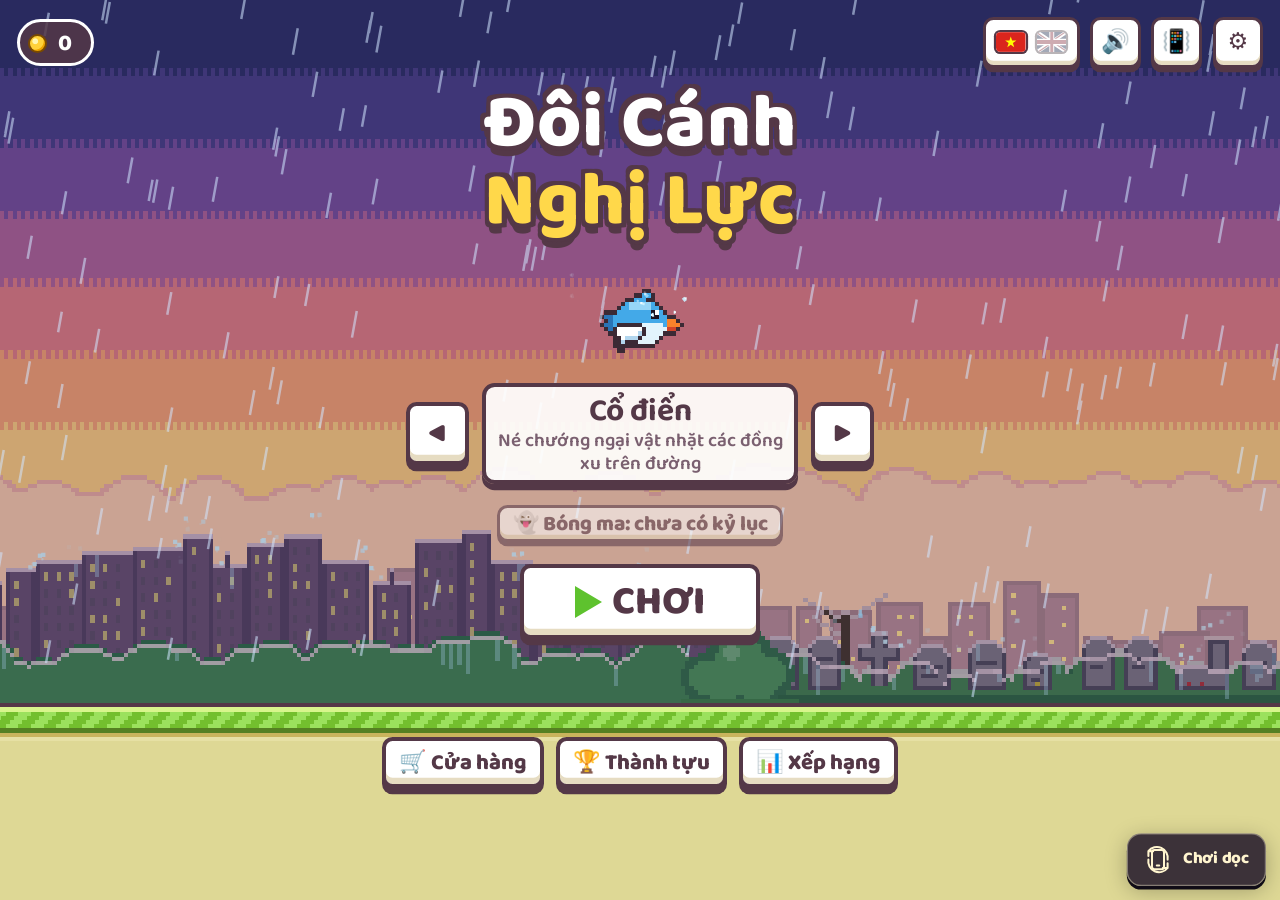
==== commit 8c24bded: "Update print statement to reflect farewell message" ====
--- a/apps/wings-of-will-canh-chim-nghi-luc/index.html
+++ b/apps/wings-of-will-canh-chim-nghi-luc/index.html
@@ -6,7 +6,7 @@
 <meta name="theme-color" content="#15151b">
 <meta name="apple-mobile-web-app-capable" content="yes">
 <meta name="mobile-web-app-capable" content="yes">
-<title>Cánh Chim Nghị Lực</title>
+<title>Đôi Cánh Nghị Lực</title>
 <link rel="preconnect" href="https://fonts.googleapis.com">
 <link rel="preconnect" href="https://fonts.gstatic.com" crossorigin>
 <link href="https://fonts.googleapis.com/css2?family=Baloo+2:wght@600;800&display=swap" rel="stylesheet">
@@ -16,7 +16,12 @@
 html,body{margin:0;height:100%;background:#15151b;overflow:hidden;touch-action:none;overscroll-behavior:none;-webkit-user-select:none;user-select:none;-webkit-tap-highlight-color:transparent;-webkit-touch-callout:none}
 body{display:flex;align-items:center;justify-content:center;font-family:'Baloo 2','Trebuchet MS',system-ui,sans-serif;color:var(--ink)}
 #stage{position:relative;overflow:hidden;--u:1px;--gy:400;--st:env(safe-area-inset-top,0px);background:#4ec0ca}
-#game{position:absolute;left:0;top:0;width:100%;height:100%;display:block}
+#stage[data-graphics="classic"] :is(#game,canvas){image-rendering:pixelated}
+#game{position:absolute;left:0;top:0;width:100%;height:100%;display:block;will-change:transform;transform:translateZ(0);touch-action:none}
+/* Điểm số, xu, vật phẩm vẽ trên lớp riêng ở độ phân giải màn hình để chữ luôn đủ nét ở mọi kích thước pixel. */
+#hud{position:absolute;left:0;top:0;width:100%;height:100%;display:block;pointer-events:none;touch-action:none}
+#stage{touch-action:none}
+.screen{contain:layout style}
 #probe{position:absolute;top:0;left:0;width:1px;height:env(safe-area-inset-top,0px);visibility:hidden}
 .screen{position:absolute;inset:0;display:none;pointer-events:none}
 .screen.show{display:block}
@@ -91,18 +96,30 @@
 #sPause{background:rgba(0,0,0,.35)}
 .modal{position:absolute;inset:0;background:rgba(20,10,20,.55);display:none;align-items:center;justify-content:center;z-index:20;padding:calc(var(--st) + var(--u)*10) calc(var(--u)*8) calc(var(--u)*10)}
 .modal.show{display:flex}
-.mbox{width:100%;max-height:100%;background:#ded895;border:calc(var(--u)*2) solid var(--ink);border-radius:calc(var(--u)*8);display:flex;flex-direction:column;overflow:hidden;box-shadow:inset 0 0 0 calc(var(--u)*2) #fbf6c8,0 calc(var(--u)*3) 0 var(--ink)}
+.mbox{width:100%;max-width:calc(var(--u)*330);max-height:100%;background:#ded895;border:calc(var(--u)*2) solid var(--ink);border-radius:calc(var(--u)*8);display:flex;flex-direction:column;overflow:hidden;box-shadow:inset 0 0 0 calc(var(--u)*2) #fbf6c8,0 calc(var(--u)*3) 0 var(--ink)}
 .mhead{display:flex;justify-content:space-between;align-items:center;padding:calc(var(--u)*8) calc(var(--u)*8) calc(var(--u)*4) calc(var(--u)*12);font-size:calc(var(--u)*18);font-weight:800}
 .mhead .coinbox{font-size:calc(var(--u)*11)}
-.mtabs{display:flex;gap:calc(var(--u)*4);overflow-x:auto;padding:calc(var(--u)*2) calc(var(--u)*8) calc(var(--u)*6);touch-action:pan-x;flex:none;scrollbar-width:none}
+.mtabs{display:flex;gap:calc(var(--u)*4);min-width:0;max-width:100%;overflow-x:auto;padding:calc(var(--u)*2) calc(var(--u)*8) calc(var(--u)*6);touch-action:pan-x;flex:none;scrollbar-width:none;overscroll-behavior-x:contain}
+.mtabs>.tab{flex:0 0 auto}
 .mtabs::-webkit-scrollbar{display:none}
+@media (hover:hover) and (pointer:fine){
+  .mtabs{scrollbar-width:thin;scrollbar-color:#8e9d98 transparent;cursor:grab}
+  .mtabs::-webkit-scrollbar{display:block;height:6px}
+  .mtabs::-webkit-scrollbar-thumb{background:#8e9d98;border-radius:6px}
+  .mtabs.dragging,.mtabs.dragging .tab{cursor:grabbing}
+}
+.species-tabs{padding-top:0;padding-bottom:calc(var(--u)*6)}
+.species-tabs[hidden]{display:none}
+.species-tabs .tab{font-size:calc(var(--u)*10);border-radius:calc(var(--u)*5)}
+.species-tabs .tab.on{background:#63894b;color:#fff}
+.mbody{min-height:0}
 .tab{font:inherit;font-weight:800;font-size:calc(var(--u)*10.5);color:var(--ink);background:#fff8dc;border:calc(var(--u)*1.5) solid var(--ink);border-radius:calc(var(--u)*12);padding:calc(var(--u)*2) calc(var(--u)*8) calc(var(--u)*1);white-space:nowrap;cursor:pointer}
 .tab.on{background:#f6a12e;color:#fff}
 .mbody{overflow-y:auto;padding:calc(var(--u)*2) calc(var(--u)*8) calc(var(--u)*10);touch-action:pan-y;-webkit-overflow-scrolling:touch;user-select:none}
 .grid{display:grid;grid-template-columns:repeat(3,1fr);gap:calc(var(--u)*6)}
 .card{background:#fff8dc;border:calc(var(--u)*1.5) solid var(--ink);border-radius:calc(var(--u)*6);padding:calc(var(--u)*4);display:flex;flex-direction:column;align-items:center;gap:calc(var(--u)*2)}
 .card.eq{background:#d9f7b0;box-shadow:0 0 0 calc(var(--u)*1.5) #5ec22e}
-.card canvas{width:100%;aspect-ratio:4/3;image-rendering:pixelated;border-radius:calc(var(--u)*3);background:#4ec0ca}
+.card canvas{width:100%;aspect-ratio:4/3;border-radius:calc(var(--u)*3);background:#4ec0ca}
 .card .cn{font-size:calc(var(--u)*9.5);font-weight:800;text-align:center;line-height:1.1;height:calc(var(--u)*21);display:flex;align-items:center;justify-content:center;overflow:hidden}
 .shopwrap{overflow-y:auto;overflow-x:hidden;touch-action:pan-y;-webkit-overflow-scrolling:touch;padding:calc(var(--u)*2);margin:0 calc(var(--u)*-2);scrollbar-width:thin;scrollbar-color:#a08070 transparent;border-radius:calc(var(--u)*6)}
 .shopwrap::-webkit-scrollbar{width:calc(var(--u)*4)}.shopwrap::-webkit-scrollbar-thumb{background:#a08070;border-radius:calc(var(--u)*3)}
@@ -134,37 +151,154 @@
 @keyframes tin{from{transform:translateY(calc(var(--u)*20));opacity:0}to{transform:none;opacity:1}}
 @keyframes tout{to{transform:translateY(calc(var(--u)*20));opacity:0}}
 #fade{position:absolute;inset:0;background:#000;opacity:0;pointer-events:none;transition:opacity .2s;z-index:40}
+
+/* Khung dọc do người chơi chọn; nút dựa trên hướng màn hình thật, không dựa trên khung game. */
+#stage{transform-origin:center center}
+#stage.view-changing,#stage.view-changing *{pointer-events:none!important}
+#stage.landscape-zoom #titleLogo{top:calc(var(--st) + var(--layout-u)*49)!important}
+#stage.landscape-zoom #titleMenu{top:calc(var(--st) + var(--layout-u)*218)!important}
+#stage.portrait-frame{border-radius:14px;box-shadow:0 0 0 1px #675260,0 18px 65px #0009;--st:0px}
+.view-snapshot{position:fixed;overflow:hidden;pointer-events:none;background:#4ec0ca;transform-origin:center center;z-index:60;contain:layout style paint}
+.view-toggle{position:fixed;right:max(14px,env(safe-area-inset-right,0px));bottom:max(14px,env(safe-area-inset-bottom,0px));z-index:80;display:none;align-items:center;gap:9px;min-height:44px;padding:8px 13px;border:1px solid #e9e2c56b;border-radius:12px;background:#302532ed;color:#fff5cf;font:800 14px/1.1 'Baloo 2','Trebuchet MS',system-ui,sans-serif;box-shadow:0 3px 0 #100c16,0 4px 18px #0004;cursor:pointer;touch-action:manipulation;-webkit-tap-highlight-color:transparent}
+.view-toggle{transform:scale(var(--view-control-scale,1));transform-origin:bottom right;transition:transform .25s ease,background .15s ease}
+.view-toggle svg{width:24px;height:24px;flex:none;transition:transform .4s ease}
+.view-toggle[aria-pressed="true"] svg{transform:rotate(90deg)}
+.view-toggle small{font:800 10px/1 system-ui,sans-serif;background:#fff2;color:#ffe292;border-radius:4px;padding:4px}
+.view-toggle:hover{background:#4b3949}.view-toggle:active{translate:0 2px}.view-toggle:focus-visible{outline:3px solid #ffdc69;outline-offset:4px}
+.view-toggle:disabled{cursor:wait;opacity:.7}
+@media (orientation:landscape){.view-toggle{display:flex}}
+@media (orientation:portrait){.view-toggle{display:none!important}}
+@media (orientation:landscape) and (max-height:380px){.view-toggle{right:10px;bottom:10px;padding:7px 10px;min-height:40px;font-size:12px}.view-toggle small{display:none}}
+@media (prefers-reduced-motion:reduce){.view-toggle svg{transition:none}}
+
+
+/* Các phong cách dùng cùng tọa độ, kích thước và va chạm. */
+.gfx-options{display:flex;flex-direction:column;gap:calc(var(--u)*7);padding:calc(var(--u)*3)}
+.gfx-option{font:inherit;display:flex;align-items:center;gap:calc(var(--u)*9);padding:calc(var(--u)*7);width:100%;border:calc(var(--u)*1.5) solid #987e68;border-radius:calc(var(--u)*8);background:#fff9e7;color:var(--ink);text-align:left;cursor:pointer;touch-action:manipulation}
+.gfx-option canvas{width:calc(var(--u)*84);height:calc(var(--u)*42);border-radius:calc(var(--u)*5);flex:none}
+.gfx-label{flex:1;min-width:0}.gfx-label b{display:block;font-size:calc(var(--u)*12);line-height:1.2}.gfx-label small{display:block;margin-top:calc(var(--u)*3);font-size:calc(var(--u)*9);line-height:1.25;color:#7a675b}
+.gfx-option.selected{background:#ecf7d5;border-color:#61873c;box-shadow:0 0 0 calc(var(--u)*1) #8fb95b}
+.gfx-option:focus-visible{outline:calc(var(--u)*2) solid #e69b29;outline-offset:calc(var(--u)*2)}
+.gfx-check{font-size:calc(var(--u)*18);color:#5b8b3c;flex:none}.gfx-note{margin:calc(var(--u)*10) calc(var(--u)*4) calc(var(--u)*4);color:#6d5c4d}
+#stage[data-graphics="vector"] .btn,#stage[data-graphics="vector"] .modebox{border-radius:calc(var(--u)*8);box-shadow:inset 0 calc(var(--u)*-2) 0 #e8e4d5,0 calc(var(--u)*2) 0 #69515d}
+#stage[data-graphics="soft"] .btn,#stage[data-graphics="soft"] .modebox{background:linear-gradient(#fffdf2,#f6e9ce);border-color:#76594a;border-radius:calc(var(--u)*9);box-shadow:inset 0 calc(var(--u)*1) 0 #fff,0 calc(var(--u)*2) 0 #80614d,0 calc(var(--u)*3) calc(var(--u)*4) #533b3725;color:#654938}
+#stage[data-graphics="soft"] .mbox,#stage[data-graphics="soft"] .pbox{background:linear-gradient(#f7edce,#e9d8b0);border-color:#876d55}
+#stage:not([data-graphics="classic"]) #tapCv,#stage:not([data-graphics="classic"]) #medalCv{image-rendering:auto}
+
+
+/* Live glass samples the actual scene behind each top-level surface. */
+#stage[data-graphics="modern"]{--ink:#203a53;--glass-line:rgba(255,255,255,.72);--glass-surface:linear-gradient(145deg,rgba(250,254,255,.60),rgba(214,235,245,.35));--glass-shadow:inset 0 .35px 0 #fff9,inset 0 -1px 0 #8198b322,0 8px 24px #102f4a24}
+#stage[data-graphics="modern"] :is(.mbox,.pbox,.panel,.modebox){--glass-tint:var(--glass-surface);background:var(--glass-tint);border:1px solid var(--glass-line);border-radius:calc(var(--u)*15);box-shadow:var(--glass-shadow);color:var(--ink)}
+#stage[data-graphics="modern"] :is(.pbox,.panel){}
+#stage[data-graphics="modern"] .modal{background:#10283e26}
+#stage[data-graphics="modern"] :is(.btn,.tab,.langopt,.gfx-option){--glass-tint:linear-gradient(155deg,#ffffffc4,#e4f2f6a6);background:var(--glass-tint);border:1px solid var(--glass-line);border-radius:calc(var(--u)*9);box-shadow:inset 0 .35px 0 #fffc,0 2px 5px #17365021;color:#203a53;text-shadow:none;transition:background-color .12s ease,box-shadow .12s ease}
+#stage[data-graphics="modern"] .btn:active{box-shadow:inset 0 1px 4px #18375527;transform:translateY(1px)}
+#stage[data-graphics="modern"] .btn.org,#stage[data-graphics="modern"] .tab.on{--glass-tint:linear-gradient(145deg,#b9edffe6,#77bfe3c9);background:var(--glass-tint);border-color:#effcff;color:#163e60;box-shadow:inset 0 .35px 0 #fffd,0 2px 8px #27719a29}
+#stage[data-graphics="modern"] :is(.coinbox,.earn,.rankline){--glass-tint:linear-gradient(145deg,#eefaff87,#ccdfef59);background:var(--glass-tint);border:1px solid #ffffff9c;box-shadow:inset 0 .35px 0 #ffffff91;color:#203a53}
+#stage[data-graphics="modern"] :is(.card,.li,.rk,.stats div){--glass-tint:linear-gradient(140deg,#f8fdffb8,#e9f5fb9e);background:var(--glass-tint);border:1px solid #ffffff94;border-radius:calc(var(--u)*10);box-shadow:inset 0 .35px 0 #ffffff91}
+#stage[data-graphics="modern"] .card.eq{--glass-tint:linear-gradient(145deg,#e3ffd3a3,#b5e5d16b);background:var(--glass-tint);border-color:#f4ffe8;box-shadow:inset 0 0 0 .5px #60b78b7d}
+#stage[data-graphics="modern"] .card canvas{--glass-tint:linear-gradient(#c4edf399,#a0d3e575);background:var(--glass-tint);border-radius:calc(var(--u)*7)}
+#stage[data-graphics="modern"] :is(.gfx-option.selected,.langopt.on){--glass-tint:linear-gradient(145deg,#d3f8ffd9,#c2e9f3a3);background:var(--glass-tint);border-color:#fffffff0;box-shadow:inset 0 0 0 .5px #549dbf80}
+#stage[data-graphics="modern"] :is(.small,.gfx-note,.gfx-label small){color:#29465d}
+#stage[data-graphics="modern"] .gfx-check{color:#226b86}
+#stage[data-graphics="modern"] .mbody{scrollbar-color:#507f9b66 transparent;scrollbar-width:thin}
+#stage[data-graphics="modern"] .toast{--glass-tint:linear-gradient(145deg,#243f55eb,#254657d9);background:var(--glass-tint);border:1px solid #ffffff8c;box-shadow:inset 0 .35px 0 #ffffff44;color:#fff}
+.species-preview{cursor:pointer;touch-action:pan-y}
+.species-preview:focus-visible{outline:2px solid #3787aa;outline-offset:2px}
+.card.previewing{outline:calc(var(--u)*1.5) solid #4397ac;outline-offset:calc(var(--u)*1)}
+.preview-caption{display:flex;align-items:center;justify-content:space-between;gap:calc(var(--u)*8);padding:calc(var(--u)*5) calc(var(--u)*2) calc(var(--u)*9);font-size:calc(var(--u)*11);font-weight:800;color:var(--ink)}
+.preview-caption span{min-width:0;overflow-wrap:anywhere}
+
+@media (prefers-reduced-transparency:reduce){#stage[data-graphics="modern"] :is(.mbox,.pbox,.panel){background:#e4f1f4;}}
+
+
+/* Nested controls share their enclosing panel's live blur to limit compositor work. */
+#stage[data-graphics="modern"] :is(button,.mbox,.pbox,.panel,.modebox,.coinbox,.earn,.rankline,.card,.li,.rk,.stats :where(div),.namebox,.toast,.medalwrap,input){}
+#stage[data-graphics="modern"] .mbox{}
+#stage[data-graphics="modern"] :is(.pbox,.panel){}
+#stage[data-graphics="modern"] :is(.namebox,.medalwrap,input){--glass-tint:linear-gradient(145deg,#f7fdff8c,#e1effa4d);background:var(--glass-tint);border:1px solid #ffffff9c;box-shadow:inset 0 .35px 0 #ffffffa6;color:#203a53}
+#stage[data-graphics="modern"] .namebox{border-radius:calc(var(--u)*9);padding:calc(var(--u)*6)}
+/* An opacity animation on the parent would prevent its buttons from blurring the scene. */
+#stage[data-graphics="modern"] #sOver.anim .after{animation:glass-controls-in .3s 1.15s both}
+@keyframes glass-controls-in{0%{visibility:hidden;transform:translateY(calc(var(--u)*6))}1%{visibility:visible}100%{visibility:visible;transform:none}}
+/* The orientation control is a sibling of #stage and follows the same graphics setting. */
+html[data-graphics="modern"] #bOrientation{--glass-tint:linear-gradient(145deg,#effaffaa,#c7e3f173);background:var(--glass-tint);color:#203a53;border:1px solid #ffffffb8;box-shadow:inset 0 .35px 0 #ffffffb3,0 3px 12px #1736502b;}
+html[data-graphics="modern"] #bOrientation small{background:#effaff73;color:#29465d;border:1px solid #ffffff70}
+html[data-graphics="modern"] #bOrientation:hover{background:linear-gradient(145deg,#ffffffbf,#d2edf88c)}
+
+@media (prefers-reduced-transparency:reduce){
+  #stage[data-graphics="modern"] :is(button,.mbox,.pbox,.panel,.modebox,.coinbox,.earn,.rankline,.card,.li,.rk,.stats :where(div),.namebox,.toast,.medalwrap,input),html[data-graphics="modern"] #bOrientation{background:#e4f1f4;}
+}
+
+/* Fractional inset highlights form the top hairline; avoid browsers rounding a .5px border up to 1px. */
+#stage[data-graphics="modern"] :is(button,.mbox,.pbox,.panel,.modebox,.coinbox,.earn,.rankline,.card,.li,.rk,.stats :where(div),.namebox,.toast,.medalwrap,input,.btn.org,.tab.on,.card.eq,.gfx-option.selected,.langopt.on),html[data-graphics="modern"] #bOrientation{border-top-width:0;border-top-color:#ffffff70}
+
+/* Literal filter values also support iOS versions with prefixed backdrop filters. */
+#stage[data-graphics="modern"] :is(button,.mbox,.pbox,.panel,.modebox,.coinbox,.earn,.rankline,.card,.li,.rk,.stats>div,.namebox,.toast,.medalwrap,input),html[data-graphics="modern"] #bOrientation{
+  -webkit-backdrop-filter:blur(10px) saturate(1.1);
+  backdrop-filter:blur(10px) saturate(1.1);
+}
+/* One live blur per panel; child tints still reveal the changing scene through it. */
+#stage[data-graphics="modern"] :is(.mbox,.pbox,.panel,.rankline,.namebox) :is(button,.coinbox,.card,.li,.rk,.stats>div,.namebox,.medalwrap,input){
+  -webkit-backdrop-filter:none;backdrop-filter:none;
+}
+@media (prefers-reduced-transparency:reduce){
+  #stage[data-graphics="modern"] :is(button,.mbox,.pbox,.panel,.modebox,.coinbox,.earn,.rankline,.card,.li,.rk,.stats>div,.namebox,.toast,.medalwrap,input),html[data-graphics="modern"] #bOrientation{
+    -webkit-backdrop-filter:none;backdrop-filter:none;background:#e4f1f4;
+  }
+}
+.legacy-note{text-align:center;color:#7a5a3a;margin:0 0 calc(var(--u)*6);font-size:calc(var(--u)*10)}
+.pixel-settings{padding:calc(var(--u)*3) calc(var(--u)*6)}.pixel-options{display:flex;gap:calc(var(--u)*7);margin:calc(var(--u)*5) 0 calc(var(--u)*8)}.pixel-options .btn{flex:1}
+/* The classic UI uses the same pixel unit as the scene, without a live filter. */
+/* Cổ điển dùng nút bo tròn như bản đầu (không cắt góc pixel). */
+
+/* Menu SVG icons use square boxes instead of font-dependent emoji baselines. */
+#sTitle .main-icon{display:block;flex:none;width:calc(var(--u)*14);height:calc(var(--u)*14);align-self:center}
+#sTitle .topbar .btn.ic{padding:0;display:inline-flex;align-items:center;justify-content:center;line-height:1}
+#sTitle .topbar .langbtn{padding:0 calc(var(--u)*5);align-items:center;justify-content:center;line-height:1}
+#sTitle .modesel .btn.ic{padding:0;align-items:center;justify-content:center}
+#mainActions .btn{padding-top:calc(var(--u)*5);padding-bottom:calc(var(--u)*5);align-items:center;line-height:1}
+#bGhost{align-items:center;line-height:1}
+.card.previewing{outline:calc(var(--u)*2) solid #398fa7;outline-offset:calc(var(--u)*-2)}
+.native-color-picker{position:absolute;width:1px;height:1px;opacity:0;pointer-events:none;overflow:hidden}
+.card[data-item="custom"]{position:relative;cursor:pointer}
+#modal[data-kind="shop"] #mCoinBox{--glass-tint:linear-gradient(#e5e7eb,#e5e7eb);background:#e5e7eb;background-image:none!important}
+#stage:not([data-graphics="modern"]) #modal[data-kind="shop"] #mCoinBox{background:#fff;background-image:none!important;color:var(--ink);border:calc(var(--u)*2) solid var(--ink);box-shadow:inset 0 calc(var(--u)*-2) 0 #e6dcc2,0 calc(var(--u)*2) 0 var(--ink)}
+#stage:not([data-graphics="modern"]) #modal[data-kind="shop"] #mCoin{color:var(--ink);text-shadow:none}
+
+#bRetry{font-family:inherit;font-weight:800;font-size:calc(var(--u)*13);line-height:1.1;letter-spacing:normal;text-shadow:none}
+#bRetry .retry-icon{width:calc(var(--u)*9);height:calc(var(--u)*11);flex:none}
 </style>
 </head>
 <body>
 <div id="stage">
-  <canvas id="game"></canvas>
+  <canvas id="game"></canvas><canvas id="hud" aria-hidden="true"></canvas>
   <div id="probe"></div>
 
   <!-- MÀN HÌNH CHÍNH -->
   <div id="sTitle" class="screen">
     <div class="topbar">
       <div class="coinbox"><i class="coin"></i><span id="coinTxt">0</span></div>
-      <div class="row"><button class="btn langbtn" id="bLang" title="Ngôn ngữ / Language"></button><button class="btn ic" id="bSound" title="Âm thanh">🔊</button><button class="btn ic" id="bVibe" title="Rung">📳</button></div>
+      <div class="row"><button class="btn langbtn" id="bLang" title="Ngôn ngữ / Language"></button><button class="btn ic" id="bSound" title="Âm thanh">🔊</button><button class="btn ic" id="bVibe" title="Rung">📳</button><button class="btn ic" id="bGraphics" title="Thiết lập đồ họa" aria-label="Thiết lập đồ họa">⚙</button></div>
     </div>
-    <div class="col" style="top:calc(var(--st) + var(--u)*(var(--gy)*0.09 + 16))"><div class="logo out" id="logo"></div></div>
-    <div class="col" style="top:calc(var(--st) + var(--u)*(var(--gy)*0.47 + 16));gap:calc(var(--u)*10)">
+    <div id="titleLogo" class="col" style="top:calc(var(--st) + var(--u)*(var(--gy)*0.09 + 16))"><div class="logo out" id="logo"></div></div>
+    <div id="titleMenu" class="col" style="top:calc(var(--st) + var(--u)*(var(--gy)*0.47 + 16));gap:calc(var(--u)*10)">
       <div class="modesel"><button class="btn ic" id="mPrev">◀</button><div class="modebox"><b id="modeName">Cổ điển</b><span id="modeDesc"></span></div><button class="btn ic" id="mNext">▶</button></div>
       <button class="btn sm" id="bGhost">👻 Đua bóng ma: Tắt</button>
       <button class="btn play" id="bPlay"><span class="tri"></span><span data-i18n="CHƠI">CHƠI</span></button>
     </div>
-    <div class="col" style="bottom:calc(var(--u)*38)">
+    <div class="col" id="mainActions" style="bottom:calc(var(--layout-u,var(--u))*38 + 5%)">
       <div class="row"><button class="btn mid" id="bShop" data-i18n="🛒 Cửa hàng">🛒 Cửa hàng</button><button class="btn mid" id="bAch" data-i18n="🏆 Thành tựu">🏆 Thành tựu</button><button class="btn mid" id="bRank" data-i18n="📊 Xếp hạng">📊 Xếp hạng</button></div>
     </div>
   </div>
 
   <!-- SẴN SÀNG -->
   <div id="sReady" class="screen">
-    <div class="col" style="top:calc(var(--u)*(var(--gy)*0.17));gap:calc(var(--u)*6)">
+    <div class="col" style="top:calc(var(--u)*max(var(--gy)*0.17, 84));gap:calc(var(--u)*6)">
       <div class="title2 out ready-t" data-i18n="Sẵn sàng!">Sẵn sàng!</div>
       <div class="lbl-w out" id="readyInfo"></div>
     </div>
-    <div class="col" style="top:calc(var(--u)*(var(--gy)*0.5 - 40));left:calc(var(--u)*100);gap:calc(var(--u)*2)">
+    <div class="col" style="top:calc(var(--u)*(var(--gy)*0.5 - 40));left:calc(var(--u)*(var(--bx) + 20));right:auto;gap:calc(var(--u)*2)">
       <canvas id="tapCv" width="16" height="26"></canvas>
       <div class="taplbl out" data-i18n="CHẠM">CHẠM</div>
     </div>
@@ -180,6 +314,7 @@
       <div class="pbox">
         <div class="title2 out" style="color:#ffd84a" data-i18n="Tạm dừng">Tạm dừng</div>
         <button class="btn play" id="bResume"><span class="tri"></span><span data-i18n="Tiếp tục">Tiếp tục</span></button>
+        <button class="btn mid" id="bPauseGraphics" data-i18n="⚙ Đồ họa">⚙ Đồ họa</button>
         <button class="btn mid" id="bQuit" data-i18n="🏠 Về menu">🏠 Về menu</button>
       </div>
     </div>
@@ -187,8 +322,8 @@
 
   <!-- KẾT THÚC -->
   <div id="sOver" class="screen">
-    <div class="col" style="top:calc(var(--u)*(var(--gy)*0.17))"><div class="title2 out over-t gameover">Game Over</div></div>
-    <div class="col" style="top:calc(var(--u)*(var(--gy)*0.17 + 52));gap:calc(var(--u)*10)">
+    <div class="col" style="top:calc(var(--u)*max(var(--gy)*0.17, 84))"><div class="title2 out over-t gameover">Game Over</div></div>
+    <div class="col" style="top:calc(var(--u)*(max(var(--gy)*0.17, 84) + 52));gap:calc(var(--u)*10)">
       <div class="panel">
         <div class="pl"><div class="lbl" data-i18n="HUY CHƯƠNG">HUY CHƯƠNG</div><div class="medalwrap" id="medalWrap"><canvas id="medalCv" width="24" height="24"></canvas></div></div>
         <div class="pr"><div class="lbl" data-i18n="ĐIỂM">ĐIỂM</div><div class="num out" id="oScore">0</div><div class="lbl" style="margin-top:calc(var(--u)*3)"><span class="new" id="oNew" data-i18n="MỚI">MỚI</span><span data-i18n="KỶ LỤC">KỶ LỤC</span></div><div class="num out" id="oBest">0</div></div>
@@ -196,54 +331,134 @@
       <div class="after col" style="position:static;gap:calc(var(--u)*8)">
         <div class="earn" id="oEarn"></div>
         <div class="rankline" id="oRank"></div>
-        <div class="row"><button class="btn org" id="bRetry" data-i18n="▶ Chơi lại">▶ Chơi lại</button><button class="btn" id="bMenu">🏠</button><button class="btn" id="bShare" data-i18n="📤 Chia sẻ">📤 Chia sẻ</button></div>
+        <div class="row"><button class="btn org" id="bRetry"><svg class="retry-icon" viewBox="0 0 12 14" aria-hidden="true"><path d="M1 1L11 7L1 13Z" fill="currentColor"/></svg><span data-i18n="Chơi lại">Chơi lại</span></button><button class="btn" id="bMenu">🏠</button><button class="btn" id="bShare" data-i18n="📤 Chia sẻ">📤 Chia sẻ</button></div>
       </div>
     </div>
   </div>
 
-  <div id="modal" class="modal"><div class="mbox"><div class="mhead"><span id="mTitle"></span><div class="row"><div class="coinbox" id="mCoinBox"><i class="coin"></i><span id="mCoin">0</span></div><button class="btn ic" id="mClose">✕</button></div></div><div class="mtabs" id="mTabs"></div><div class="mbody" id="mBody"></div></div></div>
+  <div id="modal" class="modal"><div class="mbox"><div class="mhead"><span id="mTitle"></span><div class="row"><div class="coinbox" id="mCoinBox"><i class="coin"></i><span id="mCoin">0</span></div><button class="btn ic" id="mClose">✕</button></div></div><div class="mtabs" id="mTabs"></div><div class="mtabs species-tabs" id="mSubTabs" role="group" aria-label="Nhóm loài" hidden></div><div class="mbody" id="mBody"></div></div></div>
   <div id="toasts"></div>
   <div id="fade"></div>
 </div>
+
+
+<button id="bOrientation" class="view-toggle" type="button" aria-label="Chuyển sang khung dọc 9:16" aria-pressed="false" title="Chuyển sang khung dọc 9:16">
+  <svg viewBox="0 0 24 24" fill="none" stroke="currentColor" stroke-width="1.7" stroke-linecap="round" stroke-linejoin="round" aria-hidden="true"><rect x="7" y="4" width="10" height="16" rx="2"/><path d="M11 17h2M4 9V5h4M4 5a9 9 0 0 1 16 7M20 15v4h-4M20 19A9 9 0 0 1 4 12"/></svg>
+  <span id="orientationLabel">Chơi dọc</span>
+</button>
 
 <script>
 (()=>{
 'use strict';
 /* ================== HẰNG SỐ ================== */
-const W=288, GROUND_H=112, STEP=1/120;
-const GRAV=1250, FLAP=-345, MAXFALL=540, BIRD_X=80, PIPE_W=52, SPACING=168, BASE_SPEED=118, GAP=102;
+let W=288;const GROUND_H=112, STEP=1/120, LANDSCAPE_ZOOM=1.2;
+const GRAV=1250, FLAP=-345, MAXFALL=540, PIPE_W=52, SPACING=168, BASE_SPEED=118, GAP=102;
 const FONT='"Baloo 2","Arial Black","Segoe UI",sans-serif';
-let H=512, groundY=400, pxs=1, u=1, safeTop=0;
+let BIRD_X=80, H=512, groundY=400, pxs=1, u=1, safeTop=0, DPR_CAP=2;
+// hàng đợi việc nặng (vẽ sẵn cảnh nền...) chạy rải rác mỗi khung hình để không gây giật
+const workQ=[];const queueWork=fn=>workQ.push(fn);
+const lowQ=[];const queueLow=fn=>lowQ.push(fn);
+// Việc gấp chạy trước, việc chưa cần (hình mệt bậc cao, cánh rời…) chạy sau.
+function runWork(ms){const t0=performance.now();while((workQ.length||lowQ.length)&&performance.now()-t0<ms){const fn=workQ.length?workQ.shift():lowQ.shift();try{fn();}catch(e){}}}
+// Safari/iPhone: vẽ canvas lên canvas mỗi khung hình rất tốn (phải tải lại ảnh lên GPU).
+// Chuyển mọi hình vẽ sẵn thành ImageBitmap (nằm sẵn trên GPU) rồi dùng bản đó để vẽ.
+const canBmp=typeof createImageBitmap==='function';
+function bm(c){if(canBmp&&c&&!c._bmpP){c._bmpP=1;try{createImageBitmap(c).then(b=>{c._bmp=b;}).catch(()=>{});}catch(e){}}return c;}
+const IMG=c=>c._bmp||c;
+function prune(a,keep){let j=0;for(let i=0;i<a.length;i++){const x=a[i];if(keep(x))a[j++]=x;}a.length=j;return a;}
 const $=id=>document.getElementById(id);
-const stage=$('stage'), cv=$('game'), ctx=cv.getContext('2d');
+const stage=$('stage'), cv=$('game'), ctx=cv.getContext('2d',{alpha:false,desynchronized:false}), hudCv=$('hud'), hctx=hudCv.getContext('2d');let hpxs=1,hudClear=true;
+const VIEW={portrait:false,landscape:false,switching:false,token:0,snapshot:null,animations:[]};
 const R=Math.random, ri=(a,b)=>a+Math.floor(R()*(b-a+1)), pick=a=>a[Math.floor(R()*a.length)];
 const esc=s=>String(s).replace(/[&<>"']/g,c=>({'&':'&amp;','<':'&lt;','>':'&gt;','"':'&quot;',"'":'&#39;'}[c]));
 
 /* ================== LƯU TRỮ ================== */
 const SKEY='chimvocanh_save_v1', GKEY='chimvocanh_ghost_v1_';
 function defSave(){return{coins:0,name:'',mode:'classic',
-  owned:{species:['random','classic','chick','penguin'],color:['random','yellow','red','blue'],hat:['none'],glass:['none'],pipe:['random','green','red'],bg:['random','city']},
-  equip:{species:'classic',color:'random',hat:'none',glass:'none',pipe:'random',bg:'random'},
+  owned:{species:['random','classic','chick','penguin'],color:['random','yellow','red','blue'],hat:['none'],glass:['none'],pipe:['random','green','red'],bg:['random','city'],scarf:['none','random'],gear:['none','random'],pattern:['none','random']},
+  equip:{species:'classic',color:'random',hat:'none',glass:'none',pipe:'random',bg:'random',scarf:'none',gear:'none',pattern:'none'},
   best:{classic:0,hard:0,moving:0,items:0},
   board:{classic:[],hard:[],moving:[],items:[]},
   stats:{games:0,pipes:0,coinsEarned:0,flaps:0,time:0,items:0,shields:0},
-  ach:{},daily:null,settings:{sound:true,vibe:true,ghost:false,lang:'vi'}};}
+  ach:{},daily:null,settings:{sound:true,vibe:true,ghost:false,lang:'vi',graphics:'classic',pixel:'low',customColor:'#43a9e8'}};}
 let save=defSave();
 function merge(d,s){if(!s||typeof s!=='object')return d;for(const k in s){const v=s[k];if(d[k]&&typeof d[k]==='object'&&!Array.isArray(d[k])&&v&&typeof v==='object'&&!Array.isArray(v))merge(d[k],v);else d[k]=v;}return d;}
-function load(){try{const raw=localStorage.getItem(SKEY);if(raw)save=merge(defSave(),JSON.parse(raw));}catch(e){}}
-function persist(){try{localStorage.setItem(SKEY,JSON.stringify(save));}catch(e){}}
-const ghostMem={};
-function loadGhost(m){if(m in ghostMem)return ghostMem[m];let g=null;try{const r=localStorage.getItem(GKEY+m);if(r)g=JSON.parse(r);}catch(e){}ghostMem[m]=g;return g;}
-function storeGhost(m,g){ghostMem[m]=g;try{localStorage.setItem(GKEY+m,JSON.stringify(g));}catch(e){}}
+// Chỉ lưu tiến độ và lựa chọn; không lưu hình, âm thanh hay cache đồ họa.
+// Ngân sách gồm cả tên khóa, tính theo UTF-16 (2 byte/ký tự), chặt hơn UTF-8 với dữ liệu này.
+function saveSize(json){const t=SKEY+json;let utf8=0;for(let i=0;i<t.length;i++){const c=t.charCodeAt(i);if(c<128)utf8++;else if(c<2048)utf8+=2;else if(c>=0xd800&&c<=0xdbff&&i+1<t.length){utf8+=4;i++;}else utf8+=3;}return Math.max(t.length*2,utf8);}
+const SAVE_LIMIT=9600,SAVE_MODES=['classic','hard','moving','items'],SAVE_CATS=['species','color','hat','glass','pipe','bg','scarf','gear','pattern'];
+const SAVE_STATS=['games','pipes','coinsEarned','flaps','time','items','shields'];
+const ghostMem={};let storageBytes=0,storageOK=true;
+const safeNum=n=>Math.max(0,Math.min(Number.MAX_SAFE_INTEGER,Math.round(Number(n)||0)));
+function packSave(){return{v:2,c:safeNum(save.coins),n:String(save.name||'').slice(0,14),m:save.mode,
+  o:SAVE_CATS.map(k=>[...new Set(save.owned[k])]),e:SAVE_CATS.map(k=>save.equip[k]),b:SAVE_MODES.map(k=>safeNum(save.best[k])),
+  l:SAVE_MODES.map(k=>(save.board[k]||[]).slice(0,10).map(e=>[String(e.n||'').slice(0,14),safeNum(e.s),e.d,safeNum(e.id)])),
+  s:SAVE_STATS.map(k=>safeNum(save.stats[k])),a:save.ach,d:save.daily,
+  t:[+!!save.settings.sound,+!!save.settings.vibe,+!!save.settings.ghost,save.settings.lang,save.settings.graphics,save.settings.pixel||'low',save.settings.customColor||'#43a9e8'],g:{}};}
+function unpackSave(p){const s=defSave();s.coins=p.c||0;s.name=p.n||'';s.mode=p.m||'classic';
+  SAVE_CATS.forEach((k,i)=>{if(Array.isArray(p.o?.[i]))s.owned[k]=p.o[i];if(p.e?.[i])s.equip[k]=p.e[i];});
+  SAVE_MODES.forEach((k,i)=>{s.best[k]=p.b?.[i]||0;s.board[k]=(p.l?.[i]||[]).map(e=>({n:e[0],s:e[1],d:e[2],id:e[3]}));});
+  SAVE_STATS.forEach((k,i)=>s.stats[k]=p.s?.[i]||0);s.ach=p.a||{};s.daily=p.d||null;
+  if(p.t){s.settings={sound:!!p.t[0],vibe:!!p.t[1],ghost:!!p.t[2],lang:p.t[3]||'vi',graphics:p.t[4]||'classic',pixel:p.t[5]||'low',customColor:/^#[0-9a-f]{6}$/i.test(p.t[6]||'')?p.t[6]:'#43a9e8'};}
+  return s;}
+const G64='ABCDEFGHIJKLMNOPQRSTUVWXYZabcdefghijklmnopqrstuvwxyz0123456789-_';
+function encodeGhost(g,n){const len=g.y.length,count=Math.max(2,Math.min(n,len)),step=(g.step||2)*(len-1)/(count-1);let data='';
+  for(let i=0;i<count;i++){const ix=i*(len-1)/(count-1),a=Math.floor(ix),b=Math.min(len-1,a+1),f=ix-a;
+    const y=Math.max(0,Math.min(65535,Math.round(g.y[a]*(1-f)+g.y[b]*f)));
+    const rot=Math.max(0,Math.min(255,Math.round(((g.r[a]||0)*(1-f)+(g.r[b]||0)*f+180)/2)));
+    const v=y*256+rot;data+=G64[v>>>18&63]+G64[v>>>12&63]+G64[v>>>6&63]+G64[v&63];}
+  return[g.seed,g.score,g.off||318,Math.round(step*1000000)/1000000,data];}
+function decodeGhost(a){if(!Array.isArray(a)||typeof a[4]!=='string'||a[4].length%4)return null;const y=[],r=[];
+  for(let i=0;i<a[4].length;i+=4){let v=0;for(let j=0;j<4;j++){const q=G64.indexOf(a[4][i+j]);if(q<0)return null;v=v*64+q;}y.push(v>>>8);r.push((v&255)*2-180);}
+  return y.length>1?{seed:a[0],score:a[1],off:a[2],step:Math.max(.001,a[3]),y,r}:null;}
+function load(){try{const raw=localStorage.getItem(SKEY),p=raw?JSON.parse(raw):null;
+  save=p?.v===2?unpackSave(p):merge(defSave(),p);
+  for(const m of SAVE_MODES){let g=p?.v===2?decodeGhost(p.g?.[m]):null;
+    if(!g){try{const old=localStorage.getItem(GKEY+m);if(old)g=JSON.parse(old);}catch(e){}}
+    if(g?.y?.length>1)ghostMem[m]=g;
+  }
+  if(!['classic','vector','soft','modern'].includes(save.settings.graphics))save.settings.graphics='classic';
+  if(!/^#[0-9a-f]{6}$/i.test(save.settings.customColor||''))save.settings.customColor='#43a9e8';
+  if(!['low','medium','high'].includes(save.settings.pixel))save.settings.pixel='low';
+  delete save.owned.trail;delete save.equip.trail;
+  save.owned.bg=save.owned.bg.filter(id=>id!=='goldenRice'&&id!=='apartments');
+  if(save.equip.bg==='goldenRice'||save.equip.bg==='apartments')save.equip.bg='city';
+ }catch(e){save=defSave();}}
+function persist(){try{const p=packSave(),keys=SAVE_MODES.filter(m=>ghostMem[m]?.y?.length>1);
+  let json=JSON.stringify(p);
+  // Bình thường vẫn giữ đủ 10 điểm/chế độ; dự phòng cho dữ liệu cũ bất thường.
+  while(saveSize(json)>SAVE_LIMIT-keys.length*128){
+    let a=p.l.reduce((best,x)=>x.length>best.length?x:best,[]);if(!a.length)break;a.pop();json=JSON.stringify(p);
+  }
+  const room=Math.max(0,Math.floor((SAVE_LIMIT/2-SKEY.length-json.length-keys.length*85)/Math.max(1,keys.length)/4));
+  let n=Math.min(180,room);for(const m of keys)if(n>=2)p.g[m]=encodeGhost(ghostMem[m],n);
+  json=JSON.stringify(p);
+  while(saveSize(json)>SAVE_LIMIT&&n>2){n--;for(const m of keys)p.g[m]=encodeGhost(ghostMem[m],n);json=JSON.stringify(p);}
+  if(saveSize(json)>SAVE_LIMIT){p.g={};json=JSON.stringify(p);}
+  if(saveSize(json)>SAVE_LIMIT)throw Error('save-budget');
+  // Gộp các bản bóng ma cũ vào một bản lưu có giới hạn; giữ điểm, đồ đã mua và thiết lập.
+  localStorage.setItem(SKEY,json);for(const m of SAVE_MODES)localStorage.removeItem(GKEY+m);
+  storageBytes=saveSize(json);storageOK=true;
+  for(const m of keys)if(p.g[m])ghostMem[m]=decodeGhost(p.g[m]);
+ }catch(e){storageOK=false;}}
+function loadGhost(m){return ghostMem[m]||null;}
+function storeGhost(m,g){ghostMem[m]=g;persist();}
+function recordFlight(b){const rec=G.rec;
+  while(G.dist>=G.recNext){if(rec.y.length>=720){rec.y=rec.y.filter((_,i)=>i%2===0);rec.r=rec.r.filter((_,i)=>i%2===0);rec.step=(rec.step||2)*2;G.recNext=rec.y.length*rec.step;}
+    rec.y.push(Math.round(b.y*2));rec.r.push(Math.round(b.rot));G.recNext+=rec.step||2;}}
+function ghostPoint(g,d){const q=Math.max(0,d/(g.step||2));if(q>g.y.length-1)return null;const a=Math.floor(q),b=Math.min(g.y.length-1,a+1),f=q-a;
+  return{y:(g.y[a]*(1-f)+g.y[b]*f)/2,r:(g.r[a]||0)*(1-f)+(g.r[b]||0)*f};}
 
 
 /* ================== NGÔN NGỮ ================== */
 const EN={
- 'Cánh Chim Nghị Lực':'Wings of Will','Âm thanh':'Sound','Rung':'Vibration','CHƠI':'PLAY','🛒 Cửa hàng':'🛒 Shop','🏆 Thành tựu':'🏆 Awards','📊 Xếp hạng':'📊 Ranks',
+ '⚙ Đồ họa':'⚙ Graphics','Thiết lập đồ họa':'Graphics settings',
+ 'Đôi Cánh Nghị Lực':'Wings of Will','Âm thanh':'Sound','Rung':'Vibration','CHƠI':'PLAY','🛒 Cửa hàng':'🛒 Shop','🏆 Thành tựu':'🏆 Awards','📊 Xếp hạng':'📊 Ranks',
  'Sẵn sàng!':'Get Ready!','CHẠM':'TAP','Tạm dừng':'Paused','Tiếp tục':'Resume','🏠 Về menu':'🏠 Menu','HUY CHƯƠNG':'MEDAL','ĐIỂM':'SCORE','KỶ LỤC':'BEST','MỚI':'NEW',
- '▶ Chơi lại':'▶ Play again','📤 Chia sẻ':'📤 Share',
+ 'Chơi lại':'Play again','▶ Chơi lại':'▶ Play again','📤 Chia sẻ':'📤 Share',
  'Vàng':'Yellow','Đỏ':'Red','Xanh dương':'Blue','Hồng':'Pink','Lục':'Green','Tím':'Purple','Bóng đêm':'Shadow','Vàng kim':'Gold',
- 'Chim tròn':'Round Bird','Gà con':'Chick','Cánh cụt':'Penguin','Cú mèo':'Owl','Vẹt':'Parrot','Hồng hạc':'Flamingo','Tu-căng':'Toucan','Chim ruồi':'Hummingbird','Phượng hoàng':'Phoenix',
+ 'Chim sẻ':'Sparrow','Bồ câu':'Pigeon','Vịt con':'Duckling','Quạ':'Crow','Chim cút':'Quail','Chim én':'Swallow','Hải âu':'Seagull','Gõ kiến':'Woodpecker','Bói cá':'Kingfisher','Giẻ cùi xanh':'Blue Jay','Hồng y':'Cardinal','Ác là':'Magpie','Vịt trời':'Mallard','Cò trắng':'Egret','Gà trống':'Rooster','Bồ nông':'Pelican','Thiên nga':'Swan','Chim công':'Peacock','Chim Lạc':'Lac Bird',
+ 'Gián':'Cockroach','Bướm':'Butterfly','Chuồn chuồn':'Dragonfly','Loài':'Species','Chim tròn':'Round Bird','Gà con':'Chick','Cánh cụt':'Penguin','Cú mèo':'Owl','Vẹt':'Parrot','Hồng hạc':'Flamingo','Tu-căng':'Toucan','Chim ruồi':'Hummingbird','Phượng hoàng':'Phoenix',
  'Không':'None','Mũ len':'Beanie','Mũ tiệc':'Party Hat','Nón lá':'Conical Hat','Băng ninja':'Ninja Band','Vương miện':'Crown','Kính cận':'Nerd Glasses','Kính râm':'Sunglasses',
  'Xanh lá':'Green','Tre':'Bamboo','Băng':'Ice','Kẹo gậy':'Candy Cane','Thành phố':'City','Vịnh biển':'Bay','Núi rừng':'Mountains',
  'Khiên!':'Shield!','Làm chậm!':'Slow-mo!','Thu nhỏ!':'Shrink!','Nam châm!':'Magnet!',
@@ -267,7 +482,8 @@
 const isEN=()=>save.settings.lang==='en';
 function tr(s){return isEN()&&EN[s]!==undefined?EN[s]:s;}
 const L=(vi,en)=>isEN()?en:vi;
-const GAME_NAME=()=>L('Cánh Chim Nghị Lực','Wings of Will');
+const GAME_NAME=()=>L('Đôi Cánh Nghị Lực','Wings of Will');
+Object.assign(EN,{'Né chướng ngại vật nhặt các đồng xu trên đường':'Dodge obstacles and grab the coins along the way','Màu sắc':'Colors','Tất cả':'All','Chim':'Birds','Côn trùng':'Insects','Loài khác':'Others','Ong mật':'Honeybee','Bọ rùa':'Ladybug','Ve sầu':'Cicada','Châu chấu':'Grasshopper','Đom đóm':'Firefly','Dơi':'Bat','Cá chuồn':'Flying fish','Tết Nguyên đán':'Lunar New Year (Tết)','Cánh đồng lúa vàng':'Golden Rice Fields','Chung cư hiện đại':'Modern Apartments'});
 let flagUid=0;
 function starPts(cx,cy,R,r){const p=[];for(let i=0;i<10;i++){const a=-Math.PI/2+i*Math.PI/5,rr=i%2?r:R;p.push((cx+Math.cos(a)*rr).toFixed(2)+','+(cy+Math.sin(a)*rr).toFixed(2));}return p.join(' ');}
 function flagSVG(l){
@@ -278,10 +494,10 @@
 function applyLang(){
   document.documentElement.lang=isEN()?'en':'vi';document.title=GAME_NAME();
   for(const el of document.querySelectorAll('[data-i18n]'))el.textContent=tr(el.dataset.i18n);
-  $('logo').innerHTML=isEN()?'Wings <span class="w">of</span> Will':'<span class="w">Cánh Chim</span><br>Nghị Lực';
+  $('logo').innerHTML=isEN()?'Wings <span class="w">of</span> Will':'<span class="w">Đôi Cánh</span><br>Nghị Lực';
   $('bLang').innerHTML=flagHTML('vi',isEN())+flagHTML('en',!isEN());
-  $('bSound').title=tr('Âm thanh');$('bVibe').title=tr('Rung');
-  refreshTitle();if(modalOpen())renderModal();
+  $('bSound').title=tr('Âm thanh');$('bVibe').title=tr('Rung');$('bGraphics').title=tr('Thiết lập đồ họa');$('bGraphics').setAttribute('aria-label',tr('Thiết lập đồ họa'));
+  refreshTitle();refreshOrientationUI();if(modalOpen())renderModal();
 }
 
 /* ================== TIỆN ÍCH ================== */
@@ -289,7 +505,7 @@
 function hashStr(s){let h=2166136261;for(let i=0;i<s.length;i++){h^=s.charCodeAt(i);h=Math.imul(h,16777619);}return h>>>0;}
 function hex2rgb(h){h=h.replace('#','');return[parseInt(h.slice(0,2),16),parseInt(h.slice(2,4),16),parseInt(h.slice(4,6),16)];}
 function shade(h,a){const c=hex2rgb(h);return c.map(v=>Math.max(0,Math.min(255,Math.round(a>=0?v+(255-v)*a:v*(1+a)))));}
-function mkCanvas(w,h){const c=document.createElement('canvas');c.width=w;c.height=h;return c;}
+function mkCanvas(w,h,readable=false){const c=document.createElement('canvas');c.width=w;c.height=h;if(readable)c.getContext('2d',{willReadFrequently:true});return c;}
 function blank(w,h){return Array.from({length:h},()=>Array(w).fill('.'));}
 function fromStr(a){return a.map(r=>r.split(''));}
 function pad(g,p){const w=g[0].length+2*p;const e=()=>Array(w).fill('.');const o=[];for(let i=0;i<p;i++)o.push(e());for(const r of g)o.push([...Array(p).fill('.'),...r,...Array(p).fill('.')]);for(let i=0;i<p;i++)o.push(e());return o;}
@@ -310,6 +526,7 @@
   shadow:{name:'Bóng đêm',price:150,b:'#3a3550',h:'#5e5880',l:'#8a84a8',d:'#24203a',g:'#d0c4ff',G:'#8a7cc8'},
   gold:{name:'Vàng kim',price:300,b:'#f2b400',h:'#fff4a8',l:'#ffe066',d:'#a87200',g:'#fffbe0',G:'#f3cd66'},
 };
+BIRD_COLORS.custom={name:'Màu tùy chọn',price:0};
 const BIRD_COMMON={k:'#3b2a35',e:'#1a1220',w:'#ffffff',o:'#f9822b',r:'#d2452a'};
 const CLASSIC_TAIL=[[1,7,'d'],[2,7,'d'],[2,8,'d'],[1,9,'d'],[2,9,'d'],[2,10,'d']];
 const CLASSIC_BEAK=[[16,8,'o'],[17,8,'o'],[16,9,'o'],[17,9,'o'],[18,9,'o'],[16,10,'r'],[17,10,'r']];
@@ -349,10 +566,41 @@
     beak:[[15,8,'n'],[16,8,'n'],[17,8,'n'],[18,8,'n'],[19,8,'n'],[20,8,'n'],[21,8,'n']],
     paint:(set,get)=>{for(let y=0;y<18;y++)for(let x=0;x<20;x++)if(get(x,y)!=='.'&&inE(x,y,13.4,10.2,2.2,1.5))set(x,y,'R');},
     pal:{b:'#2fbf8f',h:'#7ef0c0',l:'#e8fff4',d:'#1a8a6a',g:'#d8f8ff',G:'#90d0e8',R:'#e0307a',n:'#222222'}},
-  phoenix:{name:'Phượng hoàng',price:500,trail:true,
+  phoenix:{name:'Phượng hoàng',price:500,
     crest:[[9,3,'R'],[10,3,'Y'],[10,2,'R'],[11,2,'Y'],[11,1,'R'],[12,0,'Y'],[8,2,'R'],[7,1,'Y']],
     tail:[[2,7,'R'],[1,7,'R'],[0,6,'Y'],[-1,6,'R'],[2,8,'Y'],[1,8,'R'],[0,8,'Y'],[-1,8,'R'],[-2,7,'Y'],[2,9,'R'],[1,10,'Y'],[0,10,'R'],[-1,11,'Y'],[-2,9,'R'],[-3,8,'Y'],[1,9,'R'],[0,9,'Y'],[-1,9,'R'],[-1,7,'Y'],[0,7,'R']],
     pal:{b:'#ff6a1a',h:'#ffd23a',l:'#ffe08a',d:'#d8301a',g:'#fff0a0',G:'#ffb030',R:'#e8343c',Y:'#fff4a0',o:'#ffe9a0',r:'#d8a020',k:'#5a1a10'}},
+  sparrow:{name:'Chim sẻ',price:40,pal:{b:'#b07a4a',h:'#d8a874',l:'#f2e2c4',d:'#7a5030',g:'#c89060',G:'#5a3a20',o:'#6a5a50',r:'#4a3a30'}},
+  pigeon:{name:'Bồ câu',price:50,pal:{b:'#9aa3b5',h:'#c6ccd8',l:'#c2c8d4',d:'#6f7890',g:'#b4bccb',G:'#3e4558',o:'#5a5560',r:'#3a3540'}},
+  duckling:{name:'Vịt con',price:60,pal:{b:'#ffd84a',h:'#fff0a0',l:'#fff4c4',d:'#f0b020',g:'#fff6c8',G:'#e0b040',o:'#ff9a2a',r:'#e07018'}},
+  crow:{name:'Quạ',price:70,pal:{b:'#2c2c3a',h:'#4e5070',l:'#3a3a4e',d:'#18181f',g:'#3a3a52',G:'#15151e',o:'#585460',r:'#34303a',k:'#0e0e14'}},
+  quail:{name:'Chim cút',price:90,pal:{b:'#a87a50',h:'#d4a878',l:'#e8d0a8',d:'#6a4a30',g:'#b88a5a',G:'#5a3a22',o:'#4a3a30',r:'#2e241e'}},
+  swallow:{name:'Chim én',price:110,pal:{b:'#1e3a7a',h:'#3a5aa8',l:'#ffffff',d:'#14285a',g:'#2a4a90',G:'#0e1e48',o:'#2a2228',r:'#1a1418',R:'#d8402a'}},
+  seagull:{name:'Hải âu',price:130,pal:{b:'#ffffff',h:'#ffffff',l:'#ffffff',d:'#d8dde4',g:'#b8c2cc',G:'#4a525e',o:'#ffd23a',r:'#e8a020',R:'#e8343c'}},
+  woodpecker:{name:'Gõ kiến',price:150,pal:{b:'#2a2a30',h:'#4a4a56',l:'#f4f0e8',d:'#18181c',g:'#ffffff',G:'#2a2a30',o:'#6a6a72',r:'#45454c',R:'#e0303a'}},
+  kingfisher:{name:'Bói cá',price:170,pal:{b:'#1f8fd8',h:'#6ac8f8',l:'#f08a30',d:'#126aa8',g:'#2aa0e8',G:'#0e5a90',o:'#2a2228',r:'#1a1418'}},
+  bluejay:{name:'Giẻ cùi xanh',price:190,pal:{b:'#3a7ad8',h:'#7ab0f0',l:'#f0f4fa',d:'#2a5aa8',g:'#4a8ae8',G:'#1a3a7a',o:'#2a2228',r:'#1a1418'}},
+  cardinal:{name:'Hồng y',price:210,pal:{b:'#d8202a',h:'#f05a5a',l:'#e83a40',d:'#a01018',g:'#c81a24',G:'#6a0a10',o:'#f08a3a',r:'#d0602a'}},
+  magpie:{name:'Ác là',price:230,pal:{b:'#1c1c26',h:'#3a3a4c',l:'#ffffff',d:'#101016',g:'#ffffff',G:'#2a3a7a',o:'#2a2228',r:'#1a1418',B:'#2a3a8a'}},
+  mallard:{name:'Vịt trời',price:260,pal:{b:'#8a7a6a',h:'#b0a090',l:'#c8b8a8',d:'#5a4a3a',g:'#a09080',G:'#3a5ab8',o:'#e8c840',r:'#c8a020',R:'#1f7a4a'}},
+  egret:{name:'Cò trắng',price:280,pal:{b:'#ffffff',h:'#ffffff',l:'#ffffff',d:'#dde2e8',g:'#f4f6f8',G:'#b0b8c2',o:'#f2c230',r:'#d8a018',n:'#2a2a2a'}},
+  rooster:{name:'Gà trống',price:300,pal:{b:'#d8622a',h:'#f0a050',l:'#f0c080',d:'#a03a18',g:'#c84a20',G:'#7a2a10',o:'#f2c230',r:'#d8a018',R:'#e0202a',Y:'#2a7a4a'}},
+  pelican:{name:'Bồ nông',price:340,pal:{b:'#f4f2ee',h:'#ffffff',l:'#ffffff',d:'#d8d4cc',g:'#e8e4dc',G:'#8a8478',o:'#f2b040',r:'#f6c070'}},
+  swan:{name:'Thiên nga',price:380,pal:{b:'#ffffff',h:'#ffffff',l:'#ffffff',d:'#e2e6ec',g:'#f6f8fa',G:'#c0c8d0',o:'#f2803a',r:'#d8602a',n:'#1a1418'}},
+  eagle:{name:'Đại bàng',price:450,pal:{b:'#6a4226',h:'#8a5a36',l:'#7a4c2c',d:'#4a2c18',g:'#7a4c2c',G:'#3a2010',o:'#ffd23a',r:'#e0a010'}},
+  peacock:{name:'Chim công',price:600,pal:{b:'#1f5fc8',h:'#4a90f0',l:'#2a7ad8',d:'#16408a',g:'#2a9a6a',G:'#1a6a4a',o:'#7a7a82',r:'#5a5a62',Y:'#f2c230'}},
+  // ---- Côn trùng biết bay: dùng chung màu, mũ, kính, độ mệt với các loài chim ----
+  cockroach:{name:'Gián',price:66,insect:true,pal:{b:'#8a4a22',h:'#c47a40',l:'#e8b47a',d:'#4a2410',g:'#9c5426',G:'#5a2e14'}},
+  butterfly:{name:'Bướm',price:160,insect:true,pal:{b:'#ff9a1a',h:'#ffd27a',l:'#fff4d6',d:'#2a1e28',g:'#ffb347',G:'#c8640a'}},
+  dragonfly:{name:'Chuồn chuồn',price:240,insect:true,fast:2,pal:{b:'#2fb6d8',h:'#9ef0ff',l:'#e8fbff',d:'#16708a',g:'#dff6ff',G:'#7fb8d0'}},
+  bee:{name:'Ong mật',price:100,insect:true,fast:2,pal:{b:'#f6bd32',h:'#ffe89a',l:'#fff3b8',d:'#493426',g:'#e8f8ff',G:'#87bfcb'}},
+  ladybug:{name:'Bọ rùa',price:140,insect:true,pal:{b:'#ef4c43',h:'#ffafa1',l:'#fff2da',d:'#292532',g:'#e7f4ff',G:'#91b7cc'}},
+  cicada:{name:'Ve sầu',price:180,insect:true,pal:{b:'#7d9958',h:'#c8d89b',l:'#edf3cf',d:'#3e5535',g:'#e2f0d8',G:'#87aa89'}},
+  grasshopper:{name:'Châu chấu',price:200,insect:true,pal:{b:'#74b840',h:'#c9e98b',l:'#eaf3ba',d:'#3e692b',g:'#bce27c',G:'#67943a'}},
+  firefly:{name:'Đom đóm',price:280,insect:true,glow:true,pal:{b:'#5f7540',h:'#bbd57b',l:'#eeff9b',d:'#2c3f2c',g:'#e1f2ce',G:'#7caa71'}},
+  bat:{name:'Dơi',price:320,group:'other',pal:{b:'#71618d',h:'#baa7d2',l:'#e4cee9',d:'#3d3455',g:'#9580ae',G:'#4f4167'}},
+  flyingfish:{name:'Cá chuồn',price:360,group:'other',pal:{b:'#4ca9cb',h:'#c4eef5',l:'#e6faff',d:'#286384',g:'#b1e4ed',G:'#65a9c3'}},
+  lac:{name:'Chim Lạc',price:800,pal:{b:'#b8863a',h:'#e0b860',l:'#d8a850',d:'#7a5420',g:'#c89848',G:'#5a3a14',o:'#9a6a2a',r:'#6a4a1a'}},
 };
 const BOX=4,BOY=2,BGW2=30,BGH2=20;
 function birdGrid(sp,frame,tuft){
@@ -378,9 +626,422 @@
     set(x,y,edge?'k':(has(x,y+1)&&!has(x,y+2)?'G':'g'));}
   return addOutline(g);
 }
-function birdPal(sp,color){const S=SPECIES[sp]||SPECIES.classic;const P=Object.assign({},BIRD_COMMON,S.pal);if(color&&color!=='natural'&&BIRD_COLORS[color])Object.assign(P,pal6(BIRD_COLORS[color]));return P;}
+function birdPal(sp,color){const S=SPECIES[sp]||SPECIES.classic;const P=Object.assign({},BIRD_COMMON,S.pal);if(color==='custom')Object.assign(P,customPalette());else if(color&&color!=='natural'&&BIRD_COLORS[color])Object.assign(P,pal6(BIRD_COLORS[color]));return P;}
 const birdCache={};
-function getBird(sp,color,frame,tuft){const k=sp+'|'+color+frame+(tuft?1:0);if(!birdCache[k])birdCache[k]=paint(birdGrid(sp,frame,tuft),birdPal(sp,color));return birdCache[k];}
+/* ================== KIỂU CỔ ĐIỂN = ĐỒ HỌA PIXEL BẢN ĐẦU ==================
+   Nhân vật, mũ, kính được dựng lại đúng như bản đầu của game (lưới điểm ảnh, mỗi điểm = 2 đơn vị).
+   Chỉ dùng khi chọn kiểu đồ họa Cổ điển; lối chơi giữ nguyên. */
+const OLD_SPECIES={
+  classic:{name:'Chim tròn',price:0,pal:pal6(BIRD_COLORS.yellow),crest:[[8,3,'b'],[9,3,'b'],[10,3,'b'],[10,2,'b'],[11,2,'b']]},
+  chick:{name:'Gà con',price:0,rx:6.3,ry:5.4,belly:[11.5,11.4,4.4,2.8],tail:[],
+    crest:[[9,3,'b'],[9,2,'b'],[8,1,'b'],[10,1,'b']],beak:[[16,8,'o'],[16,9,'o'],[17,9,'o'],[16,10,'r']],
+    feet:[[8,14,'o'],[9,14,'o'],[11,14,'o'],[12,14,'o']],paint:(set,get)=>{for(const[x,y]of[[13,10],[14,10]])if(get(x,y)!=='.')set(x,y,'p');},
+    pal:{b:'#ffe04a',h:'#fff3a0',l:'#fff6c8',d:'#f0b820',g:'#fffbe0',G:'#f5d880',p:'#ffa0a0',o:'#ff9a2a',r:'#e0701a'}},
+  penguin:{name:'Cánh cụt',price:0,belly:[11.9,10.4,4.6,4.4],tail:[[3,11,'d'],[2,11,'d'],[2,12,'d']],crest:[],
+    beak:[[16,8,'o'],[17,8,'o'],[16,9,'r']],feet:[[8,14,'o'],[9,14,'o'],[11,14,'o'],[12,14,'o']],
+    pal:{b:'#2e2e40',h:'#4a4a64',l:'#ffffff',d:'#1c1c2a',g:'#40405a',G:'#25253a',o:'#ffa630',r:'#e07818',k:'#141420'}},
+  owl:{name:'Cú mèo',price:80,rx:6.8,ry:5.4,crest:[[6,3,'d'],[6,2,'d'],[5,2,'d'],[12,3,'d'],[12,2,'d'],[13,2,'d']],
+    eye:RING_EYE('Y'),beak:[[15,9,'o'],[16,9,'o'],[15,10,'o'],[16,10,'r']],
+    paint:(set,get,B)=>{for(let y=0;y<18;y++)for(let x=0;x<20;x++)if(get(x,y)==='l'&&(x+2*y)%4===0)set(x,y,'G');},
+    pal:{b:'#9a6a3e',h:'#c0905e',l:'#ecd6ac',d:'#6e4626',g:'#d8b888',G:'#a07848',Y:'#ffd23a',o:'#f0b030',r:'#b07010'}},
+  parrot:{name:'Vẹt',price:120,crest:[[11,3,'R'],[12,3,'R'],[12,2,'R']],
+    tail:[[2,8,'R'],[1,8,'R'],[0,9,'R'],[-1,9,'R'],[-2,10,'R'],[-3,10,'R'],[2,9,'g'],[1,9,'g'],[0,10,'g'],[-1,10,'g'],[1,10,'g'],[2,10,'d']],
+    beak:[[16,7,'o'],[17,7,'o'],[16,8,'o'],[17,8,'o'],[18,8,'o'],[18,9,'o'],[16,9,'n'],[17,9,'n']],
+    paint:(set,get)=>{for(let y=0;y<=7;y++)for(let x=10;x<20;x++){const c=get(x,y);if(c!=='.')set(x,y,'R');}},
+    pal:{b:'#3cc84a',h:'#8ef088',l:'#f2e24a',d:'#22903a',g:'#2a7ae0',G:'#1a50a8',R:'#e8343c',o:'#fff0d0',n:'#3a3030'}},
+  flamingo:{name:'Hồng hạc',price:180,crest:[[9,3,'b'],[10,3,'b']],tail:[[2,7,'d'],[1,7,'d'],[2,8,'d'],[1,9,'d'],[0,8,'h']],
+    beak:[[16,8,'o'],[17,8,'o'],[18,8,'o'],[18,9,'o'],[19,9,'n'],[18,10,'n'],[19,10,'n']],
+    feet:[[9,14,'R'],[9,15,'R'],[9,16,'R'],[10,16,'R']],
+    pal:{b:'#f58bb0',h:'#ffc0d6',l:'#ffd8e6',d:'#d0608a',g:'#ffb0c8',G:'#e07898',o:'#fff0e8',n:'#1a1a1a',R:'#e86a8a'}},
+  toucan:{name:'Tu-căng',price:250,belly:[12.9,10.4,2.8,2.6],crest:[],tail:[[2,7,'d'],[1,7,'d'],[2,8,'d'],[1,8,'d'],[0,8,'d']],
+    eye:RING_EYE('B'),
+    beak:[[15,6,'Y'],[16,6,'Y'],[17,6,'Y'],[18,6,'Y'],[15,7,'o'],[16,7,'o'],[17,7,'o'],[18,7,'o'],[19,7,'o'],[20,7,'o'],[21,7,'r'],
+      [15,8,'o'],[16,8,'o'],[17,8,'o'],[18,8,'o'],[19,8,'o'],[20,8,'o'],[21,8,'r'],[22,8,'r'],[15,9,'Y'],[16,9,'Y'],[17,9,'Y'],[18,9,'Y'],[19,9,'Y'],[20,9,'Y'],[21,9,'r'],[15,10,'n'],[16,10,'n'],[17,10,'n']],
+    pal:{b:'#22222c',h:'#3a3a48',l:'#fff4d0',d:'#14141c',g:'#4a4a5a',G:'#30303c',o:'#ff9a1a',Y:'#ffd23a',r:'#e8343c',n:'#141414',B:'#3fa9f5',k:'#0e0e14'}},
+  humming:{name:'Chim ruồi',price:320,rx:5.8,ry:4.6,belly:[11.5,11,3.8,2.4],crest:[],fast:2,
+    wing:{rx:3.6,ry:2,ys:[6.4,8.8,10.6]},tail:[[3,8,'d'],[2,7,'d'],[1,6,'d'],[3,9,'d'],[2,10,'d'],[1,11,'d']],
+    beak:[[15,8,'n'],[16,8,'n'],[17,8,'n'],[18,8,'n'],[19,8,'n'],[20,8,'n'],[21,8,'n']],
+    paint:(set,get)=>{for(let y=0;y<18;y++)for(let x=0;x<20;x++)if(get(x,y)!=='.'&&inE(x,y,13.4,10.2,2.2,1.5))set(x,y,'R');},
+    pal:{b:'#2fbf8f',h:'#7ef0c0',l:'#e8fff4',d:'#1a8a6a',g:'#d8f8ff',G:'#90d0e8',R:'#e0307a',n:'#222222'}},
+  phoenix:{name:'Phượng hoàng',price:500,trail:true,
+    crest:[[9,3,'R'],[10,3,'Y'],[10,2,'R'],[11,2,'Y'],[11,1,'R'],[12,0,'Y'],[8,2,'R'],[7,1,'Y']],
+    tail:[[2,7,'R'],[1,7,'R'],[0,6,'Y'],[-1,6,'R'],[2,8,'Y'],[1,8,'R'],[0,8,'Y'],[-1,8,'R'],[-2,7,'Y'],[2,9,'R'],[1,10,'Y'],[0,10,'R'],[-1,11,'Y'],[-2,9,'R'],[-3,8,'Y'],[1,9,'R'],[0,9,'Y'],[-1,9,'R'],[-1,7,'Y'],[0,7,'R']],
+    pal:{b:'#ff6a1a',h:'#ffd23a',l:'#ffe08a',d:'#d8301a',g:'#fff0a0',G:'#ffb030',R:'#e8343c',Y:'#fff4a0',o:'#ffe9a0',r:'#d8a020',k:'#5a1a10'}},
+};
+function oldBirdGrid(sp,frame,tuft){
+  const S=OLD_SPECIES[sp]||OLD_SPECIES.classic;const g=blank(BGW2,BGH2);
+  const set=(x,y,c)=>{x+=BOX;y+=BOY;if(x>=0&&x<BGW2&&y>=0&&y<BGH2)g[y][x]=c;};
+  const get=(x,y)=>{x+=BOX;y+=BOY;return(x>=0&&x<BGW2&&y>=0&&y<BGH2)?g[y][x]:'.';};
+  const cx=9.5,cy=9,rx=S.rx||6.6,ry=S.ry||5.2,bl=S.belly||[cx+2,cy+2.6,4.6,2.9];
+  for(let y=-BOY;y<BGH2-BOY;y++)for(let x=-BOX;x<BGW2-BOX;x++){if(!inE(x,y,cx,cy,rx,ry))continue;let c='b';
+    if(inE(x,y,bl[0],bl[1],bl[2],bl[3]))c='l';else if(y<=cy-ry+1.7&&x>=7&&x<=11)c='h';else if(y>=cy+ry-2.2)c='d';set(x,y,c);}
+  if(S.paint)S.paint(set,get);
+  for(const[x,y,c]of(S.tail||CLASSIC_TAIL))set(x,y,c);
+  for(const[x,y,c]of(S.beak||CLASSIC_BEAK))set(x,y,c);
+  for(const[x,y,c]of(S.eye||CLASSIC_EYE))set(x,y,c);
+  if(tuft)for(const[x,y,c]of(S.crest||[]))set(x,y,c);
+  for(const[x,y,c]of(S.feet||[]))set(x,y,c);
+  // cánh: 0 = giơ lên, 1 = giữa, 2 = hạ xuống
+  const Wg=S.wing||{rx:4,ry:2.4,ys:[6.6,9.2,11.3]};const wy=Wg.ys[frame];const wing=[];
+  for(let y=-BOY;y<BGH2-BOY;y++)for(let x=-BOX;x<BGW2-BOX;x++)if(inE(x,y,7,wy,Wg.rx,Wg.ry))wing.push([x,y]);
+  if(frame===0)wing.push([3,4],[4,4],[4,3],[5,4]);
+  if(frame===2)wing.push([4,13],[5,13],[4,14],[5,14],[6,13]);
+  const ws=new Set(wing.map(([x,y])=>(y+50)*100+x+50));const has=(x,y)=>ws.has((y+50)*100+x+50);
+  for(const[x,y]of wing){let edge=false;for(const[dx,dy]of[[1,0],[-1,0],[0,1],[0,-1]])if(!has(x+dx,y+dy))edge=true;
+    set(x,y,edge?'k':(has(x,y+1)&&!has(x,y+2)?'G':'g'));}
+  return addOutline(g);
+}
+const OLD_HATS={
+  none:{name:'Không',price:0},
+  beanie:{name:'Mũ len',price:50,ox:5,oy:1,out:true,pal:{w:'#ffffff',r:'#e0413b',R:'#a82a2a'},map:['...ww....','..wwww...','.rrrrrrr.','rrrrrrrrr','wRwRwRwRw']},
+  party:{name:'Mũ tiệc',price:60,ox:8,oy:-2,out:true,pal:{p:'#9b5de5',y:'#ffd23a',q:'#f15bb5'},map:['..y..','..p..','.pqp.','.ppp.','pqpqp','ppppp']},
+  nonla:{name:'Nón lá',price:80,ox:3,oy:0,out:true,pal:{y:'#efd58e',Y:'#c9a75a'},map:['......y......','.....yyy.....','....yYyyy....','..yyyyYyyyy..','yyyyyyyyyyyyy']},
+  ninja:{name:'Băng ninja',price:100,ox:0,oy:4,out:false,pal:{r:'#e0303a',R:'#9a1e28'},map:['......rrrrrrr.','..rrrRRRRRRRRR','.rr...........','r.............']},
+  crown:{name:'Vương miện',price:250,ox:6,oy:0,out:true,pal:{y:'#ffd23a',Y:'#d99a0a',r:'#e8364b',B:'#3fa9f5'},map:['y...y...y','yy.yyy.yy','yyyyyyyyy','yryyByyry','YYYYYYYYY']},
+};
+const OLD_GLASSES={
+  none:{name:'Không',price:0},
+  nerd:{name:'Kính cận',price:50,ox:8,oy:5,out:false,pal:{k:'#2a2a3a'},map:['kkkkkkk','...k..k','...k..k','...kkkk']},
+  sun:{name:'Kính râm',price:80,ox:8,oy:5,out:false,pal:{k:'#141018',s:'#2b2b38',S:'#a8b2d0'},map:['kkkkkkk','...kSsk','...kssk','....kk.']},
+};
+function oldBuildOverlay(o){if(o.c||!o.map)return;let g=fromStr(o.map);if(o.out){g=addOutline(pad(g,1));o.dx=o.ox-1;o.dy=o.oy-1;}else{o.dx=o.ox;o.dy=o.oy;}o.c=paint(g,Object.assign({k:'#3b2a35'},o.pal));}
+Object.values(OLD_HATS).forEach(oldBuildOverlay);Object.values(OLD_GLASSES).forEach(oldBuildOverlay);
+// Những loài và món có trong bản đầu. Kiểu Cổ điển chỉ hiện và dùng các món này.
+const LEGACY={species:Object.keys(OLD_SPECIES),color:['yellow','red','blue','pink','green','purple','shadow','gold'],hat:Object.keys(OLD_HATS),glass:Object.keys(OLD_GLASSES),pipe:['green','red','bamboo','ice','candy','gold'],bg:['city','sea','mountain']};
+const legacy=()=>gfxMode()==='classic';
+function legacyOK(cat,id){if(!LEGACY[cat])return id==='none';return id==='random'||id==='natural'||LEGACY[cat].includes(id);}
+function legacyFix(cat,v){const ok=LEGACY[cat];if(ok.includes(v)||(cat==='color'&&v==='natural'))return v;const own=ownedReal(cat).filter(i=>ok.includes(i));return own.length?pick(own):(cat==='color'?'natural':ok[0]);}
+function oldBirdPal(sp,color){const S=OLD_SPECIES[sp]||OLD_SPECIES.classic;const P=Object.assign({},BIRD_COMMON,S.pal);if(color&&color!=='natural'&&BIRD_COLORS[color]&&LEGACY.color.includes(color))Object.assign(P,pal6(BIRD_COLORS[color]));return P;}
+const oldSpriteCache={};
+// Ghép chim + mũ + kính vào một khung BBW×BBH (1 điểm ảnh/đơn vị) để dùng chung đường vẽ, tuyết bám… của game hiện tại.
+function renderOldBird(sp,color,frame,hat,glass){
+  const tuft=!hat||hat==='none'||!OLD_HATS[hat];const k=sp+'|'+color+frame+(tuft?1:0);
+  const s=oldSpriteCache[k]||(oldSpriteCache[k]=paint(oldBirdGrid(sp,frame,tuft),oldBirdPal(sp,color)));
+  const c=mkCanvas(BBW,BBH,true),g=c.getContext('2d');g.imageSmoothingEnabled=false;g.translate(-BBX,-BBY);
+  g.drawImage(s,-(9.5+BOX)*2,-(9+BOY)*2,s.width*2,s.height*2);
+  const H1=OLD_HATS[hat];if(H1&&H1.c)g.drawImage(H1.c,(H1.dx-9.5)*2,(H1.dy-9)*2,H1.c.width*2,H1.c.height*2);
+  const G1=OLD_GLASSES[glass];if(G1&&G1.c)g.drawImage(G1.c,(G1.dx-9.5)*2,(G1.dy-9)*2,G1.c.width*2,G1.c.height*2);
+  return c;}
+
+/* ---------- Chim vẽ nét tròn (vector) ---------- */
+// Toạ độ logic, tâm thân tại (0,0). Mỗi loài chỉ khác vài bộ phận.
+function vEll(g,x,y,rx,ry,rot,fill,stroke=true){g.beginPath();g.ellipse(x,y,rx,ry,rot||0,0,Math.PI*2);if(fill){g.fillStyle=fill;g.fill();}if(stroke)g.stroke();}
+function vFlame(g,x,y,a,L,w,fill){const dx=Math.cos(a),dy=Math.sin(a),px=-dy,py=dx;g.beginPath();g.moveTo(x+px*w,y+py*w);
+  g.quadraticCurveTo(x+dx*L*0.55+px*w*1.1,y+dy*L*0.55+py*w*1.1,x+dx*L,y+dy*L);g.quadraticCurveTo(x+dx*L*0.55-px*w*1.1,y+dy*L*0.55-py*w*1.1,x-px*w,y-py*w);
+  g.quadraticCurveTo(x-dx*w*1.2,y-dy*w*1.2,x+px*w,y+py*w);g.closePath();g.fillStyle=fill;g.fill();g.stroke();}
+const vClassicTail=(g,P)=>{vEll(g,-14.5,0.5,5.6,2.9,-0.35,P.d);vEll(g,-14,4,5.2,2.5,0.25,P.d);};
+const vClassicCrest=(g,P)=>{g.fillStyle=P.b;g.beginPath();g.moveTo(-3,-9.5);g.quadraticCurveTo(-4,-16,1,-15.5);g.quadraticCurveTo(-0.5,-12,1.5,-10);g.closePath();g.fill();g.stroke();
+  g.beginPath();g.moveTo(0.5,-10);g.quadraticCurveTo(2.5,-15,6,-13);g.quadraticCurveTo(3.5,-11.5,4,-9);g.closePath();g.fill();g.stroke();};
+const vClassicBeak=(g,P)=>{g.fillStyle=P.o;g.beginPath();g.moveTo(10.5,-1.6);g.quadraticCurveTo(16,-1.8,19.5,1.2);g.quadraticCurveTo(15.5,2.6,10.8,2.6);g.closePath();g.fill();g.stroke();
+  g.fillStyle=P.r;g.beginPath();g.moveTo(10.8,2.6);g.quadraticCurveTo(15,2.8,17,3.4);g.quadraticCurveTo(14,5.6,10.6,5.2);g.closePath();g.fill();g.stroke();};
+const vFeet=(g,P)=>{vEll(g,-3,12.2,2.8,1.5,0,P.o);vEll(g,3.2,12.5,2.8,1.5,0,P.o);};
+// mỏ hình nón nhỏ (chim ăn hạt), mỏ dài thẳng, mỏ dẹt kiểu vịt, mào nhọn
+const vCone=L=>(g,P)=>{g.fillStyle=P.o;g.beginPath();g.moveTo(10.6,-1.8);g.quadraticCurveTo(10.6+L*0.7,-0.6,10.6+L,1.3);g.quadraticCurveTo(10.6+L*0.6,2,10.8,2);g.closePath();g.fill();g.stroke();
+  g.fillStyle=P.r;g.beginPath();g.moveTo(10.8,2);g.quadraticCurveTo(10.6+L*0.6,2.2,10.6+L*0.85,1.8);g.quadraticCurveTo(10.6+L*0.5,4.4,10.8,4.4);g.closePath();g.fill();g.stroke();};
+const vLong=(tip,top,bot)=>(g,P)=>{g.fillStyle=P.o;g.beginPath();g.moveTo(10.2,top);g.lineTo(tip,1);g.lineTo(10.4,1.2);g.closePath();g.fill();g.stroke();
+  g.fillStyle=P.r;g.beginPath();g.moveTo(10.4,1.2);g.lineTo(tip-1.5,1.3);g.lineTo(10.4,bot);g.closePath();g.fill();g.stroke();};
+const vBill=(g,P)=>{g.fillStyle=P.o;g.beginPath();g.moveTo(10.4,-1.4);g.lineTo(17,-0.8);g.quadraticCurveTo(19.5,0.6,17.4,2);g.lineTo(10.6,2);g.closePath();g.fill();g.stroke();
+  g.fillStyle=P.r;g.beginPath();g.moveTo(10.6,2);g.lineTo(17,2);g.quadraticCurveTo(18,3.6,16,4.2);g.lineTo(10.8,4.2);g.closePath();g.fill();g.stroke();};
+const vPointCrest=col=>(g,P)=>{g.fillStyle=col;g.beginPath();g.moveTo(-3,-9.5);g.quadraticCurveTo(-7,-14,-10,-18);g.quadraticCurveTo(-1,-16,4,-10.5);g.closePath();g.fill();g.stroke();};
+const VSP={
+  classic:{},
+  chick:{rx:12.8,ry:12,belly:[3,5,9,7,0],cheekA:.6,tail:(g,P)=>vEll(g,-12.3,3,3.2,2.1,0.3,P.d),
+    crest:(g,P)=>{for(const[a,b,c,d]of[[-1,-11.5,-3,-16.5],[1,-11.8,2,-17.5],[3,-11.2,6,-15.5]]){g.beginPath();g.moveTo(a,b);g.quadraticCurveTo(a-1,(b+d)/2,c,d);g.lineWidth=3.4;g.strokeStyle=g._K;g.stroke();g.lineWidth=1.6;g.strokeStyle=P.b;g.stroke();}g.lineWidth=1.7;g.strokeStyle=g._K;},
+    beak:(g,P)=>{g.fillStyle=P.o;g.beginPath();g.moveTo(11,-0.8);g.lineTo(16,1.2);g.lineTo(11,2.6);g.closePath();g.fill();g.stroke();g.fillStyle=P.r;g.beginPath();g.moveTo(11,2.6);g.lineTo(14.5,3);g.lineTo(11,4.4);g.closePath();g.fill();g.stroke();},
+    back:vFeet},
+  penguin:{rx:13,ry:11.6,belly:[4.6,2,9.6,9.2,-0.1],cheekA:.3,lid:'#e8e8f0',crest:null,tail:(g,P)=>vEll(g,-13,4.5,4.6,2.2,0.3,P.d),
+    beak:(g,P)=>{g.fillStyle=P.o;g.beginPath();g.moveTo(11,-1);g.quadraticCurveTo(15,-0.6,16.8,0.8);g.quadraticCurveTo(14,2.2,11,2.2);g.closePath();g.fill();g.stroke();g.fillStyle=P.r;g.beginPath();g.moveTo(11,2.2);g.lineTo(15,2.5);g.lineTo(11,3.8);g.closePath();g.fill();g.stroke();},
+    back:vFeet},
+  owl:{rx:13.6,ry:11.8,eye:'owl',
+    crest:(g,P)=>{g.fillStyle=P.d;g.beginPath();g.moveTo(-6.5,-8.5);g.lineTo(-9.5,-17);g.lineTo(-1.5,-10.8);g.closePath();g.fill();g.stroke();g.beginPath();g.moveTo(2.5,-11);g.lineTo(6.5,-17.5);g.lineTo(8.5,-8);g.closePath();g.fill();g.stroke();},
+    extra:(g,P)=>{vEll(g,6.3,-3.4,7.6,7.2,0,P.l,false);g.strokeStyle=P.G;g.lineWidth=1;for(const[x,y]of[[-1,6],[3,8],[7,6],[1,3],[5,3.5],[9,2],[-3,9],[2,10.5]]){g.beginPath();g.moveTo(x-1.4,y-0.8);g.lineTo(x,y+0.6);g.lineTo(x+1.4,y-0.8);g.stroke();}g.lineWidth=1.7;g.strokeStyle=g._K;},
+    beak:(g,P)=>{g.fillStyle=P.o;g.beginPath();g.moveTo(11.4,-0.6);g.quadraticCurveTo(15.5,0,14.6,4.2);g.quadraticCurveTo(12.5,3.4,11.4,3);g.closePath();g.fill();g.stroke();}},
+  parrot:{crest:(g,P)=>{g.fillStyle=P.R;g.beginPath();g.moveTo(1,-10);g.quadraticCurveTo(2,-16,6,-15);g.quadraticCurveTo(4,-12,5,-9);g.closePath();g.fill();g.stroke();},
+    tail:(g,P)=>{vEll(g,-18,1.5,9.5,2.3,-0.12,P.R);vEll(g,-17,5,8.5,2.1,0.12,P.g);vEll(g,-16,-1.5,7.5,1.9,-0.38,P.g);},
+    extra:(g,P)=>{vEll(g,7,-7,11,8.2,0.1,P.R,false);},
+    beak:(g,P)=>{g.fillStyle=P.o;g.beginPath();g.moveTo(10.5,-2.6);g.quadraticCurveTo(17.5,-4.2,17.8,2.8);g.quadraticCurveTo(15.5,1,11,2);g.closePath();g.fill();g.stroke();
+      g.fillStyle=P.n;g.beginPath();g.moveTo(11,2);g.quadraticCurveTo(14,2.3,15.2,2.8);g.quadraticCurveTo(13.5,5.2,11.2,5);g.closePath();g.fill();g.stroke();}},
+  flamingo:{crest:(g,P)=>{g.fillStyle=P.b;g.beginPath();g.moveTo(-1,-10.5);g.quadraticCurveTo(-1,-15.5,3,-15);g.quadraticCurveTo(1,-12.5,2.5,-10.5);g.closePath();g.fill();g.stroke();},
+    tail:(g,P)=>{vEll(g,-14,1,5,2.6,-0.3,P.d);vEll(g,-13.5,4.2,4.6,2.2,0.3,P.h);},
+    beak:(g,P)=>{g.fillStyle=P.o;g.beginPath();g.moveTo(10.5,-1.6);g.quadraticCurveTo(17,-2,19.2,3.2);g.lineTo(17.6,4.8);g.quadraticCurveTo(15.2,2.2,10.8,2.8);g.closePath();g.fill();g.stroke();
+      g.fillStyle=P.n;g.beginPath();g.moveTo(17.3,1.1);g.quadraticCurveTo(19,1.8,19.2,3.2);g.lineTo(17.6,4.8);g.quadraticCurveTo(16.9,3,17.3,1.1);g.closePath();g.fill();g.stroke();},
+    back:(g,P)=>{for(const pts of[[[-1,9],[-1,19.5],[2.5,19.5]],[[3,9],[6,14],[2.5,16]]]){g.beginPath();g.moveTo(pts[0][0],pts[0][1]);for(const q of pts.slice(1))g.lineTo(q[0],q[1]);g.lineWidth=3.4;g.strokeStyle=g._K;g.stroke();g.lineWidth=1.7;g.strokeStyle=P.R;g.stroke();}g.strokeStyle=g._K;}},
+  toucan:{belly:[7.8,3,5.4,5.2,0],eye:'toucan',crest:null,
+    beak:(g,P)=>{g.beginPath();g.moveTo(10,-4.6);g.bezierCurveTo(18,-7.4,25.5,-3.2,27.5,2);g.quadraticCurveTo(20,1.6,10.5,2.2);g.closePath();g.fillStyle=P.o;g.fill();
+      g.save();g.clip();vEll(g,16,-4.6,11,2.6,0.05,P.Y,false);vEll(g,26.5,1,3.2,3.4,0,P.r,false);g.restore();g.stroke();
+      g.beginPath();g.moveTo(10.5,2.2);g.quadraticCurveTo(19,2.4,25.5,3);g.quadraticCurveTo(18,7.4,10.5,5.8);g.closePath();g.fillStyle=P.Y;g.fill();g.stroke();}},
+  humming:{rx:11.6,ry:9.3,belly:[3,4,8,5.5,0],crest:null,wingS:0.82,eyeR:4.1,
+    extra:(g,P)=>vEll(g,8.2,2.6,4.6,3.2,0.2,P.R,false),
+    tail:(g,P)=>{vEll(g,-13.5,-1.6,5.8,1.7,-0.5,P.d);vEll(g,-13.5,3.6,5.8,1.7,0.5,P.d);},
+    beak:(g,P)=>{g.fillStyle=P.n;g.beginPath();g.moveTo(10.2,-0.9);g.lineTo(24,0.7);g.lineTo(10.2,1.9);g.closePath();g.fill();g.stroke();}},
+  phoenix:{crest:(g,P)=>{vFlame(g,-4,-8.5,-2.1,7,1.8,P.Y);vFlame(g,-1,-10,-1.75,10,2.2,P.R);vFlame(g,3,-10,-1.35,8.5,2,P.Y);},
+    tail:(g,P)=>{vFlame(g,-11,1,3.0,17,3.2,P.R);vFlame(g,-11.5,3,3.25,15,2.8,P.Y);vFlame(g,-11,-1.5,2.75,13,2.6,P.Y);vFlame(g,-11,4.5,3.55,12,2.4,P.R);}},
+  // ---- 20 loài mới ----
+  sparrow:{beak:vCone(4.5),extra:(g,P)=>{vEll(g,1,-8,9,4.6,0,'#8a8a94',false);vEll(g,9.5,4.2,2.8,2.4,0,'#2a2228',false);}},
+  pigeon:{beak:(g,P)=>{vCone(4)(g,P);vEll(g,11.5,-0.8,1.6,1,0,'#ece8ee');},extra:(g,P)=>{g.globalAlpha=0.85;vEll(g,7,4,7,4.6,0.3,'#5fae8a',false);vEll(g,4,6.5,5,3,0.2,'#8a6ab8',false);g.globalAlpha=1;},eye:'ring',ring:'#f08a2a'},
+  duckling:{rx:12.8,ry:12,belly:[3,5,9,7,0],cheekA:.5,tail:(g,P)=>vEll(g,-12.3,2,3.4,2.2,0.3,P.d),crest:(g,P)=>{g.beginPath();g.moveTo(0,-11.8);g.quadraticCurveTo(-1,-16,2.5,-17);g.lineWidth=3.4;g.strokeStyle=g._K;g.stroke();g.lineWidth=1.6;g.strokeStyle=P.b;g.stroke();g.lineWidth=1.7;g.strokeStyle=g._K;},beak:vBill,back:vFeet},
+  crow:{beak:vLong(21,-2,3.6),crest:null,extra:(g,P)=>{g.globalAlpha=0.5;vEll(g,-3,-5,8,3,-0.3,'#6a7ac0',false);g.globalAlpha=1;}},
+  quail:{rx:13.2,ry:12,crest:(g,P)=>{g.beginPath();g.moveTo(4,-10.5);g.quadraticCurveTo(5,-17,10.5,-17);g.quadraticCurveTo(8,-14.5,7,-10.5);g.closePath();g.fillStyle='#2a2228';g.fill();g.stroke();},beak:vCone(3.6),
+    extra:(g,P)=>{vEll(g,9,3.6,3.6,3.4,0,'#2a2228',false);g.strokeStyle='#ffffff';g.lineWidth=1;g.beginPath();g.ellipse(9,2.5,4.2,4.2,0,0.5,2.4);g.stroke();g.fillStyle='#f4ead8';for(const[x,y]of[[-6,-2],[-3,4],[-8,5],[0,8],[-5,9],[3,7]]){g.beginPath();g.arc(x,y,0.8,0,7);g.fill();}g.strokeStyle=g._K;g.lineWidth=1.7;}},
+  swallow:{rx:12.5,ry:10,belly:[3,5,9,6,0],crest:null,beak:vCone(3.2),extra:(g,P)=>vEll(g,9,1.6,3.8,3.2,0,P.R,false),
+    tail:(g,P)=>{vEll(g,-17,-2.4,9,1.6,-0.35,P.d);vEll(g,-17,4.4,9,1.6,0.35,P.d);}},
+  seagull:{beak:(g,P)=>{vLong(18.5,-1.8,3.4)(g,P);vEll(g,15.5,2.6,1,0.9,0,P.R,false);},tail:(g,P)=>{vEll(g,-14,0.5,5.4,2.8,-0.3,'#ffffff');vEll(g,-13.5,4,5,2.4,0.25,'#2a2a30');},crest:null,
+    extra:(g,P)=>{g.globalAlpha=0.6;vEll(g,-4,-6,7,3,-0.2,'#e8ecf2',false);g.globalAlpha=1;}},
+  woodpecker:{beak:vLong(22.5,-1.6,3),crest:null,extra:(g,P)=>{vEll(g,1,-9,8,4.6,0,P.R,false);vEll(g,5,1,8,2.2,0.1,'#ffffff',false);}},
+  kingfisher:{beak:vLong(24,-2.2,3.6),crest:null,extra:(g,P)=>{vEll(g,9,3.4,3.2,2.6,0,'#ffffff',false);vEll(g,3,-1.5,4,1.6,0.1,'#f08a30',false);},back:(g,P)=>{vEll(g,-2,11.8,2,1.2,0,'#e8343c');vEll(g,3,12,2,1.2,0,'#e8343c');}},
+  bluejay:{crest:vPointCrest('#3a7ad8'),beak:vCone(4),extra:(g,P)=>{vEll(g,7.5,0,6.5,5.6,0,'#f0f4fa',false);g.strokeStyle='#1a1a20';g.lineWidth=1.7;g.beginPath();g.ellipse(6,1,7.6,6.8,0,0.2,2.3);g.stroke();g.strokeStyle=g._K;}},
+  cardinal:{crest:vPointCrest('#d8202a'),beak:vCone(4.4),extra:(g,P)=>vEll(g,10,1.6,4,4.2,0,'#1a1418',false)},
+  magpie:{crest:null,beak:vCone(4),tail:(g,P)=>{vEll(g,-19,1.5,10,2.4,-0.12,P.B);vEll(g,-15,4,5,2,0.3,P.d);},belly:[4,6,8,5.6,-0.1]},
+  mallard:{crest:null,beak:vBill,extra:(g,P)=>{vEll(g,6,-5.5,10.5,7.6,0.1,P.R,false);g.strokeStyle='#ffffff';g.lineWidth=1.6;g.beginPath();g.ellipse(4,-1,9.6,6,0.15,0.1,1.9);g.stroke();vEll(g,7,6.6,6,4,0,'#7a3a2a',false);g.strokeStyle=g._K;g.lineWidth=1.7;},
+    tail:(g,P)=>{vEll(g,-14,0.5,5.2,2.6,-0.3,P.d);g.strokeStyle=g._K;g.beginPath();g.arc(-17,-2.5,2,3.6,6);g.stroke();}},
+  egret:{crest:(g,P)=>{g.strokeStyle=g._K;g.lineWidth=1;for(const[x,y]of[[-10,-12],[-9,-9]]){g.beginPath();g.moveTo(-1,-10);g.quadraticCurveTo(-5,-13,x,y);g.stroke();}g.lineWidth=1.7;},beak:vLong(24,-1.6,3.2),
+    back:(g,P)=>{for(const pts of[[[-1,9],[-1,19.5],[2.5,19.5]],[[3,9],[6,14],[2.5,16]]]){g.beginPath();g.moveTo(pts[0][0],pts[0][1]);for(const q of pts.slice(1))g.lineTo(q[0],q[1]);g.lineWidth=3.2;g.strokeStyle=g._K;g.stroke();g.lineWidth=1.6;g.strokeStyle='#4a4a4a';g.stroke();}g.strokeStyle=g._K;g.lineWidth=1.7;}},
+  rooster:{crest:(g,P)=>{for(const[x,y,r]of[[-2,-11,2.6],[1.5,-12.4,3],[5,-11.2,2.6]])vEll(g,x,y,r,r,0,P.R);},beak:vCone(3.8),
+    extra:(g,P)=>vEll(g,6,-5,9,6.5,0.1,'#f0a050',false),
+    back:(g,P)=>{vEll(g,11.6,6,1.8,2.6,0,P.R);},
+    tail:(g,P)=>{for(const[x,y,rx,ry,a,c]of[[-16,-6,8,2.6,-0.9,P.Y],[-17,-1,8.5,2.6,-0.5,'#1f5a3a'],[-16,4,8,2.4,-0.1,P.Y]])vEll(g,x,y,rx,ry,a,c);}},
+  pelican:{crest:null,beak:(g,P)=>{g.beginPath();g.moveTo(10.5,1.2);g.lineTo(25,0.8);g.quadraticCurveTo(21,10,14,8.8);g.quadraticCurveTo(11,7,10.5,4);g.closePath();g.fillStyle=P.r;g.fill();g.stroke();
+    g.beginPath();g.moveTo(10,-2.6);g.quadraticCurveTo(20,-2.6,26.5,0.4);g.quadraticCurveTo(20,1.6,10.5,1.4);g.closePath();g.fillStyle=P.o;g.fill();g.stroke();}},
+  swan:{crest:null,beak:(g,P)=>{vLong(20.5,-2.4,4)(g,P);vEll(g,11.4,-1.6,1.4,1.3,0,P.n);}},
+  eagle:{crest:null,beak:(g,P)=>{g.fillStyle=P.o;g.beginPath();g.moveTo(10.5,-2.6);g.quadraticCurveTo(18,-4,18.2,3.2);g.quadraticCurveTo(15.6,1.2,11,2.2);g.closePath();g.fill();g.stroke();
+    g.fillStyle=P.r;g.beginPath();g.moveTo(11,2.2);g.quadraticCurveTo(14,2.5,15.2,3);g.quadraticCurveTo(13.5,5.2,11.2,5);g.closePath();g.fill();g.stroke();},
+    extra:(g,P)=>vEll(g,6.5,-5.5,11.5,8.6,0.15,'#ffffff',false),brow:true},
+  peacock:{crest:(g,P)=>{g.strokeStyle=g._K;g.lineWidth=1;for(const[x,y]of[[-1,-17],[2,-18],[5,-16.5]]){g.beginPath();g.moveTo(1.5,-10.5);g.lineTo(x,y);g.stroke();vEll(g,x,y,1.4,1.4,0,P.l);}g.lineWidth=1.7;},beak:vCone(3.6),
+    tail:(g,P)=>{for(const[x,y,a]of[[-19,-7,-0.5],[-21,-1,-0.15],[-20,5,0.25],[-17,10,0.6]]){vEll(g,x,y,8.5,3.6,a,P.g);vEll(g,x-4*Math.cos(a),y-4*Math.sin(a),2.2,1.8,a,P.Y);vEll(g,x-4*Math.cos(a),y-4*Math.sin(a),1.2,1,a,'#1a4a9a',false);}}},
+  lac:{beak:(g,P)=>{g.fillStyle=P.o;g.beginPath();g.moveTo(10.5,-1.6);g.quadraticCurveTo(20,-1.6,27,3.4);g.quadraticCurveTo(19,1.8,10.6,2.8);g.closePath();g.fill();g.stroke();},
+    crest:(g,P)=>{g.lineWidth=1.4;for(const[x,y]of[[-12,-16],[-9,-18],[-5,-18.5]]){g.beginPath();g.moveTo(1,-10.5);g.quadraticCurveTo(-3,-17,x,y);g.strokeStyle=g._K;g.lineWidth=3;g.stroke();g.strokeStyle=P.h;g.lineWidth=1.4;g.stroke();}g.strokeStyle=g._K;g.lineWidth=1.7;},
+    tail:(g,P)=>{for(const[y2,y3]of[[-6,-2],[2,6],[8,12]]){g.beginPath();g.moveTo(-11,2);g.quadraticCurveTo(-20,y2,-28,y3);g.strokeStyle=g._K;g.lineWidth=3.4;g.stroke();g.strokeStyle=P.h;g.lineWidth=1.8;g.stroke();}g.strokeStyle=g._K;g.lineWidth=1.7;},
+    extra:(g,P)=>{g.strokeStyle=P.d;g.lineWidth=0.9;for(const[x,y]of[[-4,2],[2,7],[-8,7]]){g.beginPath();g.arc(x,y,2.4,0,7);g.stroke();g.beginPath();g.arc(x,y,1,0,7);g.stroke();}g.strokeStyle=g._K;g.lineWidth=1.7;}},
+};
+const VHATS={
+  beanie:g=>{g.beginPath();g.moveTo(-9.5,-7.2);g.bezierCurveTo(-9.5,-18,9.5,-18,10.5,-7.2);g.closePath();g.fillStyle='#e0413b';g.fill();
+    g.save();g.clip();g.fillStyle='#ffffff';g.fillRect(-12,-10,25,3.2);g.fillStyle='#b82e2e';for(let x=-8;x<10;x+=3.2)g.fillRect(x,-16,1.2,6);g.restore();g.stroke();vEll(g,0.5,-16.8,2.9,2.9,0,'#ffffff');},
+  party:g=>{g.beginPath();g.moveTo(-2,-10);g.lineTo(4,-26.5);g.lineTo(9.5,-9.5);g.quadraticCurveTo(3.8,-7.8,-2,-10);g.closePath();g.fillStyle='#9b5de5';g.fill();
+    g.save();g.clip();g.strokeStyle='#ffd23a';g.lineWidth=2;for(let k=0;k<4;k++){g.beginPath();g.moveTo(-4,-12-k*4.5);g.lineTo(12,-16-k*4.5);g.stroke();}g.restore();g.strokeStyle=g._K;g.lineWidth=1.7;
+    g.beginPath();g.moveTo(-2,-10);g.lineTo(4,-26.5);g.lineTo(9.5,-9.5);g.quadraticCurveTo(3.8,-7.8,-2,-10);g.closePath();g.stroke();vEll(g,4,-26.5,2.3,2.3,0,'#f15bb5');},
+  nonla:g=>{g.beginPath();g.moveTo(-14.5,-8.3);g.quadraticCurveTo(0.5,-11.5,15.5,-8.3);g.lineTo(1,-21.5);g.closePath();g.fillStyle='#efd58e';g.fill();g.stroke();
+    g.strokeStyle='#c9a75a';g.lineWidth=1;for(const x of[-7,-1.5,4,9]){g.beginPath();g.moveTo(1,-20);g.lineTo(x,-9.8);g.stroke();}g.strokeStyle=g._K;g.lineWidth=1.7;},
+  ninja:g=>{const band=()=>{g.beginPath();g.ellipse(0,0,13,10.6,0,-2.55,-0.85);};g.lineWidth=5.6;g.strokeStyle=g._K;band();g.stroke();g.lineWidth=3.4;g.strokeStyle='#e0303a';band();g.stroke();
+    for(const[x2,y2]of[[-21,-10],[-20,-4]]){g.beginPath();g.moveTo(-9,-7);g.quadraticCurveTo(-14,-9,x2,y2);g.lineWidth=4.4;g.strokeStyle=g._K;g.stroke();g.lineWidth=2.4;g.strokeStyle='#e0303a';g.stroke();}g.lineWidth=1.7;g.strokeStyle=g._K;},
+  crown:g=>{g.beginPath();g.moveTo(-6,-9.5);g.lineTo(-7,-17.5);g.lineTo(-3,-13.2);g.lineTo(0.5,-19.5);g.lineTo(4,-13.2);g.lineTo(8,-17.5);g.lineTo(7,-9.5);g.closePath();g.fillStyle='#ffd23a';g.fill();g.stroke();
+    vEll(g,-3,-11.6,1.3,1.3,0,'#e8364b');vEll(g,0.5,-11.9,1.4,1.4,0,'#3fa9f5');vEll(g,4,-11.6,1.3,1.3,0,'#e8364b');},
+};
+const VGLASS={
+  nerd:g=>{g.beginPath();g.moveTo(0.8,-4.8);g.lineTo(-12,-5.4);g.stroke();vEll(g,6.2,-4.2,5.7,5.7,0,'rgba(200,230,255,0.25)');g.lineWidth=2.2;g.stroke();g.lineWidth=1.7;},
+  sun:g=>{g.beginPath();g.moveTo(1.5,-5);g.lineTo(-12,-5.6);g.stroke();vEll(g,6.8,-4.3,5.8,4.6,0,'#1f1f2b');
+    g.strokeStyle='rgba(255,255,255,0.6)';g.lineWidth=1.3;g.beginPath();g.moveTo(4.5,-6.8);g.lineTo(6.5,-6.8);g.stroke();g.strokeStyle=g._K;g.lineWidth=1.7;},
+};
+/* ---------- Côn trùng (vẽ nét tròn, cùng khung với chim) ----------
+   Đầu là một hình tròn vẽ trong hệ toạ độ "đầu chim" (bán kính 11.2) rồi thu nhỏ,
+   nên mắt lừ đừ, lưỡi, mũ và kính của chim dùng lại được nguyên vẹn. */
+const insSoft=()=>shaded();
+const insWash=(g,x,y,w,h,a,b)=>insSoft()?artWash(g,x,y,w,h,mixHex(a,'#fff4d3',.2),b):a;
+function insectEye(g,P,lid,er=4.6){const ex=6.2,ey=-4.2,ewr=er,ewr2=er*1.04;
+  vEll(g,ex,ey,ewr,ewr2,0,'#ffffff');
+  g.fillStyle=P.e||'#1a1220';g.beginPath();g.arc(ex+1.4*(ewr/4.6),ey+0.4+lid*1.4,2.4*(er/4.6),0,Math.PI*2);g.fill();
+  if(lid<0.55){g.fillStyle='#ffffff';g.beginPath();g.arc(ex+2.3*(ewr/4.6),ey-0.7+lid*1.4,0.95,0,Math.PI*2);g.fill();}
+  if(lid>0){const lw=g.lineWidth;g.save();g.beginPath();g.ellipse(ex,ey,ewr,ewr2,0,0,Math.PI*2);g.clip();const yl=ey-ewr2+2*ewr2*lid;
+    g.fillStyle=g._head;g.fillRect(ex-ewr-1,ey-ewr2-1,ewr*2+2,yl-(ey-ewr2-1));
+    g.beginPath();g.moveTo(ex-ewr-1,yl-0.4);g.quadraticCurveTo(ex,yl+1.3,ex+ewr+1,yl-0.4);g.lineWidth=lw*.9;g.stroke();g.restore();}
+  g.beginPath();g.ellipse(ex,ey,ewr,ewr2,0,0,Math.PI*2);g.stroke();
+  if(lid>=0.5){const lw=g.lineWidth;g.globalAlpha=0.35;g.strokeStyle='#5a3a6a';g.lineWidth=lw*.7;g.beginPath();g.ellipse(ex,ey+0.6,ewr+0.8,ewr2+1.4,0,0.35,Math.PI-0.35);g.stroke();g.globalAlpha=1;g.strokeStyle=g._K;g.lineWidth=lw;}
+}
+const INSECTS={
+  butterfly:{hx:8,hy:-1,hr:8.6,head:P=>mixHex(P.d,P.b,.28),
+    body(g,P,f){const D=mixHex(P.d,'#20161e',.4),sy=[1,.24,-.8][f];
+      const wing=(fore)=>{if(g._wingless)return;g.save();g.translate(0,-1.5);g.scale(1,sy);g.beginPath();
+        if(fore){g.moveTo(0,0);g.bezierCurveTo(-3,-10,-17,-21,-9,-25);g.quadraticCurveTo(4,-26,5,-13);g.quadraticCurveTo(4,-4,0,0);}
+        else{g.moveTo(-1,0);g.bezierCurveTo(-10,-3,-20,-11,-16,-17);g.quadraticCurveTo(-7,-19,-2,-8);g.closePath();}
+        g.closePath();g.fillStyle=fore?insWash(g,-12,-26,18,26,P.b,P.G):mixHex(P.b,P.d,.22);g.fill();
+        g.save();g.clip();const lw=g.lineWidth;g.strokeStyle=P.d;g.lineWidth=2.6;g.stroke();g.lineWidth=.9;
+        g.beginPath();if(fore){g.moveTo(0,-1);g.lineTo(-8,-22);g.moveTo(0,-1);g.lineTo(-1,-23);g.moveTo(0,-1);g.lineTo(3,-17);}else{g.moveTo(-1,-1);g.lineTo(-14,-14);g.moveTo(-1,-1);g.lineTo(-7,-16);}g.stroke();
+        g.fillStyle=P.l;for(const[x,y]of(fore?[[-8,-22.5],[-4,-23.5],[1,-22],[-11,-20]]:[[-15,-15],[-12,-16.5]]))vEll(g,x,y,1,1,0,P.l,false);
+        g.lineWidth=lw;g.restore();g.stroke();g.restore();};
+      wing(false);
+      vEll(g,-6,2,8.5,3.1,-0.12,D);g.strokeStyle=mixHex(D,'#ffffff',.18);g.lineWidth=.8;for(const x of[-10,-7,-4])g.beginPath(),g.moveTo(x,-.5),g.lineTo(x-.4,4.5),g.stroke();g.strokeStyle=g._K;g.lineWidth=1.7;
+      vEll(g,1.5,0,4.4,3.8,0,D);
+      g.strokeStyle=D;g.lineWidth=1;for(const[x0,x1]of[[0,-2],[2,1.5],[4,5]]){g.beginPath();g.moveTo(x0,3);g.lineTo(x1,8);g.stroke();}g.strokeStyle=g._K;g.lineWidth=1.7;
+      wing(true);},
+    antenna(g,P){const D=mixHex(P.d,'#20161e',.4);for(const[x1,y1,x2,y2]of[[-1,-10,-6,-25],[3,-10.5,6,-26]]){g.beginPath();g.moveTo(x1,y1);g.quadraticCurveTo((x1+x2)/2-3,(y1+y2)/2,x2,y2);g.lineWidth=2.2;g.strokeStyle=D;g.stroke();vEll(g,x2,y2,2.2,2.2,0,D,false);}g.strokeStyle=g._K;}},
+  dragonfly:{hx:9,hy:-1,hr:8.2,head:P=>P.b,
+    body(g,P,f){const a=[.95,.05,-.8][f];
+      const wings=(a0,px)=>{if(g._wingless)return;for(const[da,len]of[[0,15],[.28,13]]){g.save();g.translate(px,-3);g.rotate(a0+da);
+        g.beginPath();g.ellipse(-len*.82,0,len,2.7,0,0,Math.PI*2);g.globalAlpha=.55;g.fillStyle=P.g;g.fill();g.globalAlpha=1;
+        const lw=g.lineWidth;g.lineWidth=1.1;g.stroke();g.strokeStyle=P.G;g.lineWidth=.6;g.beginPath();g.moveTo(-1,0);g.lineTo(-len*1.6,0);g.moveTo(-len*.4,-1.2);g.lineTo(-len*1.4,-1.2);g.stroke();
+        vEll(g,-len*1.5,-.6,1.4,.9,0,P.d,false);g.strokeStyle=g._K;g.lineWidth=lw;g.restore();}};
+      wings(a+.18,-2);
+      for(let i=7;i>=0;i--){const x=-4.5-i*3.1,y=1.2+i*.28,r=Math.max(1.1,1.9-i*.08);vEll(g,x,y,2.1,r,0,i%2?P.d:insWash(g,x-2,y-2,4,4,P.b,P.d));}
+      vEll(g,-29.5,3.6,1.3,1,0,P.d);
+      g.strokeStyle=P.d;g.lineWidth=1;for(const[x0,x1]of[[0,-2.5],[2.5,1.5],[4.5,5.5]]){g.beginPath();g.moveTo(x0,3.5);g.lineTo(x1,8);g.stroke();}g.strokeStyle=g._K;g.lineWidth=1.7;
+      vEll(g,1.5,0,5.2,4.4,0,insWash(g,-4,-4,11,9,P.b,P.d));g.strokeStyle=P.d;g.lineWidth=1.2;g.beginPath();g.moveTo(0,-3.5);g.lineTo(2.5,3.5);g.stroke();g.strokeStyle=g._K;g.lineWidth=1.7;
+      wings(a,1);},
+    // mắt kép to đặc trưng
+    over(g,P){vEll(g,4.2,-3.6,7.6,7.2,0,insWash(g,-4,-11,16,15,mixHex(P.h,P.b,.35),P.b));g.globalAlpha=.5;vEll(g,1.6,-7,2.4,1.4,-0.5,'#ffffff',false);g.globalAlpha=1;}},
+  cockroach:{hx:10,hy:0,hr:7.6,head:P=>mixHex(P.b,P.d,.45),
+    body(g,P,f){const a=[-0.62,-0.26,0.02][f];
+      g.strokeStyle=P.d;g.lineWidth=1.3;for(const[x0,x1,x2]of[[-9,-13,-15],[-4,-6,-8],[1,2,0]]){g.beginPath();g.moveTo(x0,5);g.lineTo(x1,9.5);g.lineTo(x2,12.5);g.stroke();}g.strokeStyle=g._K;g.lineWidth=1.7;
+      lightWings(g,P,f,14,4);
+      vEll(g,-6,1.5,13,6.6,0,insWash(g,-19,-5,26,13,P.b,P.d));
+      if(!g._wingless){
+      if(f<2){g.save();g.translate(3,-3);g.rotate(a*1.25);g.beginPath();g.ellipse(-11,-1,12,4.4,0,0,Math.PI*2);g.globalAlpha=.5;g.fillStyle='#f3e2c8';g.fill();g.globalAlpha=1;const lw=g.lineWidth;g.lineWidth=1;g.stroke();g.lineWidth=lw;g.restore();}
+      g.save();g.translate(3,-3);g.rotate(a);g.beginPath();g.ellipse(-10.5,1,12.2,4.8,0.06,0,Math.PI*2);g.fillStyle=insWash(g,-23,-4,25,10,mixHex(P.b,P.d,.18),P.d);g.fill();g.stroke();
+      g.strokeStyle=P.h;g.globalAlpha=.75;g.lineWidth=1.1;g.beginPath();g.moveTo(-18,-.8);g.quadraticCurveTo(-10,-3,-2,-1.2);g.stroke();g.globalAlpha=1;
+      g.strokeStyle=P.d;g.lineWidth=.7;g.beginPath();g.moveTo(-21,2);g.lineTo(-1,2.2);g.stroke();g.strokeStyle=g._K;g.lineWidth=1.7;g.restore();}
+      vEll(g,4.5,-.5,5.6,5.8,0,P.d);vEll(g,3.8,-2.2,2.6,2,0,mixHex(P.h,P.d,.4),false);},
+    antenna(g,P){for(const[cx,cy,x2,y2]of[[-8,-30,-34,-26],[-2,-34,-26,-38]]){g.beginPath();g.moveTo(2,-10);g.quadraticCurveTo(cx,cy,x2,y2);g.lineWidth=1.6;g.strokeStyle=P.d;g.stroke();}g.strokeStyle=g._K;},
+    mouth(g,P){g.strokeStyle=P.d;g.lineWidth=1.8;g.beginPath();g.moveTo(9.5,5.5);g.quadraticCurveTo(12.5,6.5,11.5,9);g.moveTo(7,7);g.quadraticCurveTo(9,9.5,7.5,11);g.stroke();g.strokeStyle=g._K;}},
+};
+// Draw only when making a sprite; no geometry or pixel reads in the play loop.
+function lightWings(g,P,f,len=14,width=4,front=false){
+  if(g._wingless)return;
+  const a=[.95,.05,-.85][f];
+  for(let i=0;i<(front?1:2);i++){g.save();g.translate(0,-4-i);g.rotate(a+i*.23);
+    g.globalAlpha=.55;vEll(g,-len*.65,0,len,width,0,P.g);g.globalAlpha=1;
+    g.strokeStyle=P.G;g.lineWidth=.75;g.beginPath();g.moveTo(0,0);g.lineTo(-len*1.4,0);g.stroke();g.restore();}
+}
+function shortAntennae(g,P){g.strokeStyle=P.d;g.lineWidth=1.5;
+  for(const x of[-3,3]){g.beginPath();g.moveTo(x,-9);g.quadraticCurveTo(x-3,-15,x-4,-19);g.stroke();vEll(g,x-4,-19,1.4,1.4,0,P.d,false);}g.strokeStyle=g._K;}
+Object.assign(INSECTS,{
+  bee:{hx:10,hy:-1,hr:8,head:P=>P.b,antenna:shortAntennae,
+    body(g,P,f){lightWings(g,P,f,11,4);vEll(g,-7,2,12,7,0,insWash(g,-19,-5,24,14,P.b,P.d));
+      g.save();g.beginPath();g.ellipse(-7,2,12,7,0,0,Math.PI*2);g.clip();g.fillStyle=P.d;for(const x of[-15,-7,1])g.fillRect(x,-6,3.5,17);g.restore();
+      g.strokeStyle=P.d;g.lineWidth=1.2;for(const x of[-9,-3,2]){g.beginPath();g.moveTo(x,6);g.lineTo(x-2,11);g.stroke();}vEll(g,-4,12,2.3,2.1,0,P.b);g.strokeStyle=g._K;g.lineWidth=1.7;}},
+  ladybug:{hx:10,hy:1,hr:7.7,head:P=>P.d,antenna:shortAntennae,
+    body(g,P,f){lightWings(g,P,f,13,4);vEll(g,-6,2,11,7,0,P.d);
+      const a=[-.85,-.4,.03][f];if(!g._wingless)for(let i=0;i<2;i++){g.save();g.translate(3,0);g.rotate(a*(i?1:.65));
+        vEll(g,-10,i?-3:2,11,5,0,insWash(g,-21,-8,22,16,P.b,P.d));
+        for(const[x,y]of[[-16,-3],[-9,-5],[-5,-1],[-13,0]])vEll(g,x,y+(i?0:4),1.6,1.5,0,P.d,false);g.restore();}
+      g.strokeStyle=P.d;g.lineWidth=1.2;for(const x of[-11,-5,1]){g.beginPath();g.moveTo(x,6);g.lineTo(x-3,11);g.stroke();}g.strokeStyle=g._K;g.lineWidth=1.7;}},
+  cicada:{hx:10,hy:0,hr:8.5,head:P=>P.b,eyeR:5.2,
+    body(g,P,f){vEll(g,-9,2,13,6,.05,insWash(g,-22,-4,26,12,P.b,P.d));
+      g.strokeStyle=P.d;g.lineWidth=1;for(const x of[-18,-13,-8]){g.beginPath();g.moveTo(x,-2);g.lineTo(x+1,6);g.stroke();}
+      g.strokeStyle=g._K;g.lineWidth=1.7;lightWings(g,P,f,16,5.1);vEll(g,1,1,6,6,0,P.b);}},
+  grasshopper:{hx:12,hy:-1,hr:7,head:P=>P.b,antenna:shortAntennae,
+    body(g,P,f){vEll(g,-8,3,14,4.7,-.06,P.b);lightWings(g,P,f,14,3);
+      g.strokeStyle=P.d;g.lineWidth=3;g.beginPath();g.moveTo(-6,4);g.lineTo(-17,-3);g.lineTo(-22,12);g.lineTo(-28,13);g.stroke();
+      g.strokeStyle=P.h;g.lineWidth=1.2;g.beginPath();g.moveTo(-7,3);g.lineTo(-17,-3);g.stroke();
+      g.strokeStyle=P.d;for(const x of[0,5]){g.beginPath();g.moveTo(x,5);g.lineTo(x-2,11);g.lineTo(x+3,11);g.stroke();}g.strokeStyle=g._K;g.lineWidth=1.7;}},
+  firefly:{hx:10,hy:0,hr:7,head:P=>P.d,antenna:shortAntennae,
+    body(g,P,f){lightWings(g,P,f,12,3.4);vEll(g,-8,3,12,5.4,0,P.b);vEll(g,-16,3,5.6,4.7,0,'#e7ff76');
+      vEll(g,-17,2,2.4,2,0,'#fcffd6',false);if(!g._wingless){g.save();g.translate(1,-1);g.rotate([-.65,-.25,.08][f]);
+      vEll(g,-8,-1,10,3.6,0,P.d);g.strokeStyle=P.h;g.lineWidth=1;g.beginPath();g.moveTo(-15,-2);g.lineTo(-3,-2);g.stroke();g.restore();}}},
+  bat:{hx:9,hy:0,hr:9.2,head:P=>P.b,
+    body(g,P,f){const sy=[1,.48,-.6][f];g.save();g.translate(-1,-1);g.scale(1,sy);
+      g.beginPath();g.moveTo(4,4);g.quadraticCurveTo(-8,-20,-28,-23);g.lineTo(-24,-7);g.quadraticCurveTo(-20,-12,-16,-4);
+      g.quadraticCurveTo(-12,-9,-8,0);g.quadraticCurveTo(-3,-5,0,7);g.closePath();g.fillStyle=insWash(g,-28,-23,32,30,P.g,P.G);g.fill();g.stroke();
+      g.strokeStyle=P.G;g.lineWidth=1;g.beginPath();g.moveTo(1,3);g.lineTo(-24,-20);g.moveTo(1,3);g.lineTo(-16,-4);g.moveTo(1,3);g.lineTo(-8,0);g.stroke();g.restore();
+      vEll(g,-5,5,8,7,0,P.b);vEll(g,-3,7,4.5,4,0,P.l,false);},
+    antenna(g,P){for(const x of[-7,6]){g.beginPath();g.moveTo(x-4,-6);g.lineTo(x-2,-24);g.quadraticCurveTo(x+8,-19,x+5,-6);g.closePath();g.fillStyle=P.b;g.fill();g.stroke();
+      g.beginPath();g.moveTo(x-1,-10);g.lineTo(x,-20);g.lineTo(x+3,-10);g.fillStyle=P.l;g.fill();}},
+    mouth(g,P){g.beginPath();g.moveTo(4,5);g.quadraticCurveTo(8,9,12,4);g.stroke();for(const x of[6,10]){g.beginPath();g.moveTo(x,5);g.lineTo(x+1,8);g.lineTo(x+2,5);g.closePath();g.fillStyle='#fff9e9';g.fill();}}},
+  flyingfish:{hx:11,hy:0,hr:7.7,head:P=>P.b,
+    body(g,P,f){g.beginPath();g.moveTo(-16,1);g.lineTo(-29,-7);g.lineTo(-26,1);g.lineTo(-29,10);g.closePath();g.fillStyle=P.b;g.fill();g.stroke();
+      vEll(g,-5,2,15,6,-.05,insWash(g,-20,-4,30,12,P.h,P.b));vEll(g,-5,4,11,2.5,0,P.l,false);
+      if(!g._wingless){g.save();g.translate(1,1);g.scale(1,[1,.42,-.7][f]);g.beginPath();g.moveTo(4,0);g.quadraticCurveTo(-6,-20,-22,-24);g.quadraticCurveTo(-27,-12,-13,-3);g.closePath();
+      g.globalAlpha=.8;g.fillStyle=P.g;g.fill();g.stroke();g.globalAlpha=1;g.strokeStyle=P.G;g.lineWidth=.9;
+      for(const y of[-23,-17,-11]){g.beginPath();g.moveTo(2,-1);g.lineTo(-21,y);g.stroke();}g.restore();}
+      g.strokeStyle=P.G;g.lineWidth=1;for(const x of[-11,-5,1]){g.beginPath();g.arc(x,1,2.5,-1,1);g.stroke();}g.strokeStyle=g._K;g.lineWidth=1.7;}}
+});
+const FRONT_WINGS={bee:[11,4],ladybug:[13,4],cicada:[16,5.1],grasshopper:[14,3],firefly:[12,3.4],wasp:[13,3.3],beetle:[13,4],wingedant:[14,3.8],cockroach:[14,4]};
+function drawInsect(g,sp,frame,P,o){
+  const S=INSECTS[sp],K=P.k||'#3b2a35',k=S.hr/11.2;
+  g.save();g._K=K;g.lineJoin='round';g.lineCap='round';g.lineWidth=1.7;g.strokeStyle=K;
+  const oldWingless=g._wingless;g._wingless=!!o.wingless;S.body(g,P,frame);
+  // Keep the near wing in front of the body so its downstroke stays visible.
+  const wingSize=FRONT_WINGS[sp];if(wingSize)lightWings(g,P,frame,wingSize[0],wingSize[1],true);
+  g._wingless=oldWingless;if(o.pattern&&o.pattern!=='none'){g.save();g.beginPath();g.ellipse(-6,2,13,6,0,0,7);g.clip();paintPattern(g,P,o.pattern);g.restore();}
+  g.save();g.translate(S.hx,S.hy);g.scale(k,k);const LW=1.7/k;g.lineWidth=LW;
+  if(S.antenna){S.antenna(g,P);g.lineWidth=LW;}
+  const head=S.head(P);g._head=head;
+  vEll(g,0,0,11.2,11.2,0,insWash(g,-11,-11,22,22,head,mixHex(head,P.d,.5)));
+  g.globalAlpha=.55;g.fillStyle=mixHex(head,'#ffffff',.35);g.beginPath();g.ellipse(-3,-6,5,2.6,-0.4,0,Math.PI*2);g.fill();g.globalAlpha=1;
+  g.globalAlpha=.45;g.fillStyle='#ff8a8a';g.beginPath();g.ellipse(6.5,3,2.4,1.5,0,0,Math.PI*2);g.fill();g.globalAlpha=1;
+  if(S.over)S.over(g,P);
+  insectEye(g,P,o.lid||0,S.eyeR||4.6);
+  if(S.mouth){S.mouth(g,P);g.lineWidth=LW;}else{g.beginPath();g.arc(8.2,3.6,2.2,0.2,Math.PI-0.4);g.stroke();}
+  if(o.tongue){g.beginPath();g.moveTo(6.6,4.6);g.quadraticCurveTo(7,10.6,9.6,10.2);g.quadraticCurveTo(11.4,9.5,10.2,4.8);g.closePath();g.fillStyle='#ff6b8a';g.fill();g.stroke();
+    g.strokeStyle='#d94a6a';g.lineWidth=LW*.55;g.beginPath();g.moveTo(8.4,5.6);g.lineTo(8.8,8.6);g.stroke();g.strokeStyle=K;g.lineWidth=LW;}
+  if(o.hat&&VHATS[o.hat]){VHATS[o.hat](g);g.lineWidth=LW;g.strokeStyle=K;}
+  if(o.glass&&VGLASS[o.glass]){VGLASS[o.glass](g);}
+  g.restore();g.restore();
+}
+// o = {lid:0..1, tongue:bool, hat, glass, tuft}
+function drawVecBird(g,sp,frame,P,o={}){
+  if(INSECTS[sp])return drawInsect(g,sp,frame,P,o);
+  const S=VSP[sp]||VSP.classic,K=P.k||'#3b2a35',rx=S.rx||13.6,ry=S.ry||11.2;
+  g.save();g._K=K;g.lineJoin='round';g.lineCap='round';g.lineWidth=1.7;g.strokeStyle=K;
+  if(S.back)S.back(g,P);
+  (S.tail||vClassicTail)(g,P);
+  const crest=S.crest===undefined?vClassicCrest:S.crest;if(crest&&o.tuft!==false)crest(g,P);
+  g.beginPath();g.ellipse(0,0,rx,ry,0,0,Math.PI*2);g.fillStyle=shaded()?artWash(g,-rx,-ry,rx*2,ry*2,mixHex(P.b,modern()?'#ffffff':'#fff4d3',modern()?.32:.23),P.d):P.b;g.fill();
+  g.save();g.clip();
+  g.fillStyle=P.d;g.beginPath();g.ellipse(-1,ry*0.8,rx*1.1,ry*0.45,0,0,Math.PI*2);g.fill();
+  const bl=S.belly||[4.5,5,9.2,6.8,-0.15];g.fillStyle=P.l;g.beginPath();g.ellipse(bl[0],bl[1],bl[2],bl[3],bl[4],0,Math.PI*2);g.fill();
+  g.globalAlpha=0.7;g.fillStyle=P.h;g.beginPath();g.ellipse(-2.5,-ry*0.58,rx*0.55,ry*0.29,-0.2,0,Math.PI*2);g.fill();g.globalAlpha=1;
+  if(S.extra)S.extra(g,P);paintPattern(g,P,o.pattern);
+  if(modern()){g.strokeStyle=mixHex(P.h,'#ffffff',.48);g.lineWidth=.55;g.globalAlpha=.45;
+    for(let i=0;i<6;i++){const xx=-11+i*3;g.beginPath();g.moveTo(xx,-4);g.quadraticCurveTo(xx+1,-7,xx+2,-4.5);g.stroke();}g.globalAlpha=1;}
+  g.restore();
+  g.beginPath();g.ellipse(0,0,rx,ry,0,0,Math.PI*2);g.stroke();
+  g.globalAlpha=S.cheekA||0.45;g.fillStyle='#ff8a8a';g.beginPath();g.ellipse(7.5,2.8,2.4,1.5,0,0,Math.PI*2);g.fill();g.globalAlpha=1;
+  // mắt
+  const ex=6.2,ey=-4.2,er=S.eyeR||4.6,lid=o.lid||0;
+  if(S.eye==='owl')vEll(g,ex,ey,er+1.1,er+1.2,0,P.Y);else if(S.eye==='toucan')vEll(g,ex,ey,er+0.8,er+0.9,0,P.B);else if(S.eye==='ring')vEll(g,ex,ey,er+0.7,er+0.8,0,S.ring);
+  const ewr=S.eye==='owl'?er*0.78:S.eye==='toucan'?er*0.72:er,ewr2=ewr*1.04;
+  vEll(g,ex,ey,ewr,ewr2,0,'#ffffff');
+  const pr=S.eye==='owl'?2.9:2.4*(er/4.6);g.fillStyle=P.e||'#1a1220';g.beginPath();g.arc(ex+1.4*(ewr/4.6),ey+0.4+lid*1.4,pr,0,Math.PI*2);g.fill();
+  if(lid<0.55){g.fillStyle='#ffffff';g.beginPath();g.arc(ex+2.3*(ewr/4.6),ey-0.7+lid*1.4,0.95,0,Math.PI*2);g.fill();}
+  if(lid>0){g.save();g.beginPath();g.ellipse(ex,ey,ewr,ewr2,0,0,Math.PI*2);g.clip();const yl=ey-ewr2+2*ewr2*lid;
+    g.fillStyle=S.lid||(S.eye==='owl'?P.l:P.b);g.fillRect(ex-ewr-1,ey-ewr2-1,ewr*2+2,yl-(ey-ewr2-1));
+    g.beginPath();g.moveTo(ex-ewr-1,yl-0.4);g.quadraticCurveTo(ex,yl+1.3,ex+ewr+1,yl-0.4);g.lineWidth=1.5;g.stroke();g.restore();g.lineWidth=1.7;}
+  g.beginPath();g.ellipse(ex,ey,ewr,ewr2,0,0,Math.PI*2);g.stroke();
+  if(S.brow){g.lineWidth=2.4;g.beginPath();g.moveTo(1.5,-9.2);g.lineTo(11,-6.4);g.stroke();g.lineWidth=1.7;}
+  if(lid>=0.5){g.globalAlpha=0.35;g.strokeStyle='#5a3a6a';g.lineWidth=1.2;g.beginPath();g.ellipse(ex,ey+0.6,ewr+0.8,ewr2+1.4,0,0.35,Math.PI-0.35);g.stroke();g.globalAlpha=1;g.strokeStyle=K;g.lineWidth=1.7;}
+  // mỏ + lưỡi
+  (S.beak||vClassicBeak)(g,P);
+  if(o.tongue){g.beginPath();g.moveTo(11.4,3.8);g.quadraticCurveTo(11.8,9.6,14.3,9.3);g.quadraticCurveTo(16,8.6,14.8,4);g.closePath();g.fillStyle='#ff6b8a';g.fill();g.lineWidth=1.3;g.stroke();
+    g.strokeStyle='#d94a6a';g.lineWidth=0.9;g.beginPath();g.moveTo(13.2,5);g.lineTo(13.6,8);g.stroke();g.strokeStyle=K;g.lineWidth=1.7;}
+  // cánh
+  // One shoulder pivot: up / level / down. Moving the pivot in the opposite
+  // direction used to cancel the wingtip motion, making flight look static.
+  const angle=[1.05,.05,-1.05][frame],ws=S.wingS||1;
+  g.save();g.translate(-2,1);g.rotate(angle);g.scale(ws*1.25,ws);g.translate(-5,0);
+  g.beginPath();g.moveTo(5,0);g.bezierCurveTo(4.5,-5.2,-4,-6.2,-9.5,-1.5);g.bezierCurveTo(-6,1.5,-3,5.2,1.5,4.6);g.bezierCurveTo(4,4.2,5.3,2.2,5,0);g.closePath();
+  g.fillStyle=modern()?artWash(g,-10,-6,16,12,mixHex(P.g,'#ffffff',.22),P.G):P.g;g.fill();g.stroke();
+  g.strokeStyle=P.G;g.lineWidth=1.1;g.beginPath();g.moveTo(-5.5,0.2);g.quadraticCurveTo(-1,1.8,3,1.2);g.moveTo(-3,2.8);g.quadraticCurveTo(0,3.6,2.5,3.2);g.stroke();
+  g.restore();g.strokeStyle=K;g.lineWidth=1.7;
+  if(o.hat&&VHATS[o.hat])VHATS[o.hat](g);
+  if(o.glass&&VGLASS[o.glass])VGLASS[o.glass](g);
+  g.restore();
+}
+
+// mức mệt: 0 (<30), 1 (30+), 2 (50+: lè lưỡi, đổ mồ hôi), 3 (80+), 4 (100+). Chỉ là hiệu ứng.
+const FATIGUE=[{lid:0,tongue:false},{lid:.3,tongue:false},{lid:.32,tongue:true},{lid:.5,tongue:true},{lid:.68,tongue:true}];
+function fatigueTier(s){return s>=100?4:s>=80?3:s>=50?2:s>=30?1:0;}
+const BRES=4,BBX=-32,BBY=-30,BBW=62,BBH=52;
+// Chim kiểu 8-bit nhẹ: vẽ nét tròn ở độ phân giải thấp rồi gom về bảng màu gọn -> điểm ảnh nhỏ, sắc cạnh
+let BIRD_PX=1.5;
+function pixelize(c){const g=c.getContext('2d'),d=g.getImageData(0,0,c.width,c.height),a=d.data,cnt=new Map();
+  for(let i=0;i<a.length;i+=4)if(a[i+3]>=250){const k=(a[i]<<16)|(a[i+1]<<8)|a[i+2];cnt.set(k,(cnt.get(k)||0)+1);}
+  let pal=[...cnt.entries()].filter(e=>e[1]>=2).map(e=>[e[0]>>16&255,e[0]>>8&255,e[0]&255]);if(!pal.length)pal=[[0,0,0]];
+  const memo=new Map();
+  for(let i=0;i<a.length;i+=4){if(a[i+3]<110){a[i+3]=0;continue;}const k=(a[i]<<16)|(a[i+1]<<8)|a[i+2];let best=memo.get(k);
+    if(!best){let bd=1e9;for(const q of pal){const dr=q[0]-a[i],dg=q[1]-a[i+1],db=q[2]-a[i+2],dd=dr*dr*0.3+dg*dg*0.59+db*db*0.11;if(dd<bd){bd=dd;best=q;}}memo.set(k,best);}
+    a[i]=best[0];a[i+1]=best[1];a[i+2]=best[2];a[i+3]=255;}
+  g.putImageData(d,0,0);return c;}
+function renderBird(sp,color,frame,hat,glass,tier,px,wingless=false,decor=NO_DECOR){
+  if(gfxMode()==='classic'&&OLD_SPECIES[sp])return renderOldBird(sp,color,frame,hat,glass);const c=mkCanvas(Math.round(BBW*px),Math.round(BBH*px),true),g=c.getContext('2d');g.scale(px,px);g.translate(-BBX,-BBY);
+  decor=decor||NO_DECOR;paintGear(g,decor.gear,false);
+  const T=FATIGUE[tier]||FATIGUE[0];drawVecBird(g,sp,frame,birdPal(sp,color),{lid:T.lid,tongue:T.tongue,hat:hat!=='none'?hat:null,glass:glass!=='none'?glass:null,tuft:hat==='none',wingless,pattern:decor.pattern});
+  paintScarf(g,decor.scarf);paintGear(g,decor.gear,true);
+  if(modern()){g.save();g.setTransform(1,0,0,1,0,0);g.globalCompositeOperation='source-atop';const light=g.createLinearGradient(0,0,c.width,c.height);
+    light.addColorStop(0,'#ffffff28');light.addColorStop(.5,'#ffffff00');light.addColorStop(1,'#163b5712');g.fillStyle=light;g.fillRect(0,0,c.width,c.height);g.restore();}
+  return px<3?pixelize(c):c;}
+function getBird(sp,color,frame,hat,glass,tier,wingless=false,lookOverride=null){hat=hat||'none';glass=glass||'none';tier=tier||0;const decor=lookOverride||activeDecor(),k=(color==='custom'?save.settings.customColor:'')+'|'+decorKey(decor)+'|'+gfxMode()+'|'+sp+'|'+color+'|'+frame+'|'+hat+'|'+glass+'|'+tier+'|'+BIRD_PX+'|'+(+wingless);
+  if(!birdCache[k]){const keys=Object.keys(birdCache);if(keys.length>=32){const old=birdCache[keys[0]];if(old._bmp)old._bmp.close();delete birdCache[keys[0]];}const c=renderBird(sp,color,frame,hat,glass,tier,BIRD_PX,wingless,decor);birdCache[k]=bm(c);}
+  return birdCache[k];}
+function warmBird(sp,color,hat,glass){for(let f=0;f<3;f++)queueWork(()=>getBird(sp,color,f,hat,glass,0));for(let t=1;t<5;t++)for(let f=0;f<3;f++)queueLow(()=>getBird(sp,color,f,hat,glass,t));
+  if(detachableWings(sp))for(let t=0;t<5;t++)queueLow(()=>getBird(sp,color,1,hat,glass,t,true));queueWork(()=>{for(const art of getImpactArt(sp,color))debrisExt({art,size:1});});warmAccessories(sp);if(attachedAccessories().length){const bare={...activeDecor(),scarf:'none',gear:'none'};for(let tier=0;tier<5;tier++)queueWork(()=>getBird(sp,color,1,'none','none',tier,detachableWings(sp),bare));}}
 
 const HATS={
   none:{name:'Không',price:0},
@@ -395,16 +1056,187 @@
   nerd:{name:'Kính cận',price:50,ox:8,oy:5,out:false,pal:{k:'#2a2a3a'},map:['kkkkkkk','...k..k','...k..k','...kkkk']},
   sun:{name:'Kính râm',price:80,ox:8,oy:5,out:false,pal:{k:'#141018',s:'#2b2b38',S:'#a8b2d0'},map:['kkkkkkk','...kSsk','...kssk','....kk.']},
 };
-function buildOverlay(o){if(o.c||!o.map)return;let g=fromStr(o.map);if(o.out){g=addOutline(pad(g,1));o.dx=o.ox-1;o.dy=o.oy-1;}else{o.dx=o.ox;o.dy=o.oy;}o.c=paint(g,Object.assign({k:'#3b2a35'},o.pal));}
+function buildOverlay(o){if(o.c||!o.map)return;let g=fromStr(o.map);if(o.out){g=addOutline(pad(g,1));o.dx=o.ox-1;o.dy=o.oy-1;}else{o.dx=o.ox;o.dy=o.oy;}o.c=bm(paint(g,Object.assign({k:'#3b2a35'},o.pal)));}
 Object.values(HATS).forEach(buildOverlay);Object.values(GLASSES).forEach(buildOverlay);
 
-function drawBird(c,x,y,rot,frame,sp,color,hat,glass,sx=1,sy=1,alpha=1){
-  const tuft=!hat||hat==='none';const s=getBird(sp,color,frame,tuft);
-  c.save();c.translate(x,y);c.rotate(rot*Math.PI/180);c.scale(sx,sy);if(alpha<1)c.globalAlpha=alpha;
-  c.drawImage(s,-(9.5+BOX)*2,-(9+BOY)*2,s.width*2,s.height*2);
-  const H1=HATS[hat];if(H1&&H1.c)c.drawImage(H1.c,(H1.dx-9.5)*2,(H1.dy-9)*2,H1.c.width*2,H1.c.height*2);
-  const G1=GLASSES[glass];if(G1&&G1.c)c.drawImage(G1.c,(G1.dx-9.5)*2,(G1.dy-9)*2,G1.c.width*2,G1.c.height*2);
+/* New species: same collision radius and flight physics as existing species. */
+Object.assign(SPECIES,{
+ moth:{name:'Bướm đêm',price:175,insect:true,pal:{b:'#91745f',h:'#d4bfa1',l:'#efdfbf',d:'#473c46',g:'#b5a0b5',G:'#64566e'}},
+ wasp:{name:'Ong bắp cày',price:220,insect:true,fast:2,pal:{b:'#efb72d',h:'#ffe58d',l:'#fff2bb',d:'#342d2e',g:'#e4f4fa',G:'#8eb4c1'}},
+ beetle:{name:'Bọ hung',price:260,insect:true,pal:{b:'#277b72',h:'#88d9b3',l:'#b4edd6',d:'#263c4e',g:'#d4e6f6',G:'#7d9cb4'}},
+ wingedant:{name:'Kiến cánh',price:125,insect:true,pal:{b:'#99583d',h:'#d89c6d',l:'#e4c1a0',d:'#462e2b',g:'#e3f2f2',G:'#8db4bb'}},
+ paradise:{name:'Chim thiên đường',price:420,pal:{b:'#288ba3',h:'#9adfdf',l:'#ffecc1',d:'#304266',g:'#e4a139',G:'#ac5934',o:'#474451',r:'#d89935'}},
+ crane:{name:'Sếu đầu đỏ',price:460,pal:{b:'#e8eded',h:'#ffffff',l:'#f8f4e4',d:'#485767',g:'#b7c8d2',G:'#546777',o:'#3b464c',r:'#dd4546'}},
+ nightingale:{name:'Chim họa mi',price:95,pal:{b:'#a47d56',h:'#d3b58e',l:'#efdfc1',d:'#6e503d',g:'#c09669',G:'#705338',o:'#7d6955',r:'#5f493a'}},
+ squirrel:{name:'Sóc bay',price:390,group:'other',pal:{b:'#a27858',h:'#dab494',l:'#f2dfc1',d:'#604d4c',g:'#c59a78',G:'#80624c'}}
+});
+VSP.paradise={...VSP.classic,crest(g,P){g.strokeStyle=P.b;g.lineWidth=2;for(let i=0;i<3;i++){g.beginPath();g.moveTo(-3,-9);g.quadraticCurveTo(-7-i*2,-18,1-i*3,-22);g.stroke();}},tail(g,P){for(let i=0;i<3;i++){g.strokeStyle=i===1?P.g:P.b;g.lineWidth=3-i*.4;g.beginPath();g.moveTo(-9,2+i);g.bezierCurveTo(-27,1+i*3,-18,-13,-30,-9+i*7);g.stroke();}}};
+VSP.nightingale={...VSP.sparrow,crest:null,extra(g,P){vEll(g,6.2,-4.2,6.1,6.3,0,'#fff7df',false);}};
+INSECTS.moth={...INSECTS.butterfly,body(g,P,f){INSECTS.butterfly.body(g,P,f);if(!g._wingless){g.save();g.scale(1,[1,.24,-.8][f]);vEll(g,-6,-17,3.8,3.5,0,P.d,false);vEll(g,-6,-17,2.3,2.1,0,P.l,false);vEll(g,-6,-17,1.1,1,0,P.b,false);g.restore();}},antenna(g,P){g.strokeStyle=P.d;g.lineWidth=1;for(const sign of[-1,1]){for(let i=0;i<5;i++){g.beginPath();g.moveTo(sign*(2+i),-11-i*2);g.lineTo(sign*(6+i),-12-i*2);g.stroke();}g.beginPath();g.moveTo(sign*2,-10);g.lineTo(sign*7,-22);g.stroke();}g.strokeStyle=g._K;}};
+INSECTS.wasp={hx:12,hy:-1,hr:7,head:P=>P.b,antenna:shortAntennae,body(g,P,f){lightWings(g,P,f,13,3.3);vEll(g,-15,3,9,4.7,.1,P.b);g.save();g.beginPath();g.ellipse(-15,3,9,4.7,.1,0,7);g.clip();g.fillStyle=P.d;for(let x=-21;x<-8;x+=6)g.fillRect(x,-3,2.7,13);g.restore();vEll(g,-4,2,4,2,0,P.d);vEll(g,2,0,5,5,0,P.b);g.strokeStyle=P.d;g.lineWidth=1.2;for(const x of[-2,2,6]){g.beginPath();g.moveTo(x,4);g.lineTo(x-4,10);g.lineTo(x-3,15);g.stroke();}g.strokeStyle=g._K;g.lineWidth=1.7;}};
+INSECTS.beetle={hx:10,hy:0,hr:7.6,head:P=>P.d,antenna:shortAntennae,body(g,P,f){lightWings(g,P,f,13,4);vEll(g,-8,2,12,7.5,0,P.d);if(!g._wingless){g.save();g.translate(2,-1);g.rotate([-.6,-.25,.03][f]);vEll(g,-10,0,12,6.5,0,insWash(g,-22,-7,24,14,P.h,P.b));g.strokeStyle=P.d;g.lineWidth=1;g.beginPath();g.moveTo(-21,1);g.lineTo(1,1);g.stroke();g.strokeStyle=P.l;g.globalAlpha=.65;g.beginPath();g.moveTo(-18,-3);g.quadraticCurveTo(-10,-6,-3,-3);g.stroke();g.globalAlpha=1;g.restore();}g.strokeStyle=P.d;g.lineWidth=1.3;for(const x of[-14,-7,0]){g.beginPath();g.moveTo(x,6);g.lineTo(x-4,11);g.lineTo(x-2,14);g.stroke();}g.strokeStyle=g._K;g.lineWidth=1.7;}};
+INSECTS.wingedant={hx:11,hy:0,hr:7,head:P=>P.b,antenna:shortAntennae,body(g,P,f){lightWings(g,P,f,14,3.8);vEll(g,-17,3,8,5,0,P.b);vEll(g,-6,2,2.5,2,0,P.d);vEll(g,1,1,5,4.5,0,P.b);g.strokeStyle=P.d;g.lineWidth=1;for(const x of[-4,1,5]){g.beginPath();g.moveTo(x,4);g.lineTo(x-3,10);g.lineTo(x-1,14);g.stroke();}g.strokeStyle=g._K;g.lineWidth=1.7;}};
+INSECTS.crane={hx:12,hy:-8,hr:7.1,head:P=>P.b,body(g,P,f){g.strokeStyle=P.d;g.lineWidth=1.2;for(const x of[-5,1]){g.beginPath();g.moveTo(x,5);g.lineTo(x-13,12);g.lineTo(x-23,11);g.stroke();}vEll(g,-6,3,12,6,0,P.b);g.strokeStyle=P.b;g.lineWidth=6;g.beginPath();g.moveTo(2,3);g.quadraticCurveTo(10,5,10,-7);g.stroke();g.save();g.translate(-4,1);g.rotate([1.05,.05,-1.05][f]);vEll(g,-5,0,10,4,0,P.g);g.restore();g.strokeStyle=g._K;g.lineWidth=1.7;},over(g,P){vEll(g,-1,-8,7,3,0,'#de4147',false);},mouth(g,P){g.beginPath();g.moveTo(7,1);g.lineTo(23,3);g.lineTo(8,5);g.closePath();g.fillStyle=P.o;g.fill();g.stroke();}};
+INSECTS.squirrel={hx:9,hy:0,hr:8.5,head:P=>P.b,body(g,P,f){g.save();g.rotate(-.14);vEll(g,-20,-1,9,10,-.45,P.b);vEll(g,-23,-3,4,6,-.4,P.h,false);g.restore();const sy=[1,.65,.85][f];g.save();g.scale(1,sy);g.beginPath();g.moveTo(4,-5);g.lineTo(-10,-15);g.quadraticCurveTo(-14,-3,-22,8);g.quadraticCurveTo(-9,5,3,10);g.closePath();g.fillStyle=insWash(g,-22,-15,28,25,P.h,P.G);g.fill();g.stroke();g.restore();vEll(g,-3,3,10,6,0,P.b);vEll(g,0,5,6,3,0,P.l,false);},antenna(g,P){for(const x of[-7,5]){vEll(g,x,-10,4,6,0,P.b);vEll(g,x,-10,2,3,0,P.l,false);}}};
+
+const SCARVES={none:{name:'Không',price:0},redscarf:{name:'Khăn choàng đỏ',price:90,en:'Red scarf'},plaid:{name:'Khăn caro',price:110,en:'Plaid scarf'},bow:{name:'Nơ cổ',price:70,en:'Bow tie'},tie:{name:'Cà vạt nhỏ',price:85,en:'Little necktie'}};
+const GEARS={none:{name:'Không',price:0},backpack:{name:'Ba lô mini',price:130,en:'Mini backpack'},mailbag:{name:'Túi thư người đưa tin',price:150,en:'Messenger bag'},oxygen:{name:'Bình dưỡng khí',price:200,en:'Space oxygen tank'},starpendant:{name:'Dây chuyền ngôi sao',price:120,en:'Star necklace'},bell:{name:'Vòng cổ chuông nhỏ',price:100,en:'Bell collar'},heartbadge:{name:'Huy hiệu trái tim',price:80,en:'Heart badge'},olive:{name:'Cành ô liu',price:90,en:'Olive branch'},flower:{name:'Bông hoa',price:75,en:'Flower'},letter:{name:'Lá thư',price:95,en:'Letter'}};
+const PATTERNS={none:{name:'Không',price:0},dots:{name:'Chấm bi',price:120,en:'Polka dots'},tiger:{name:'Sọc hổ',price:150,en:'Tiger stripes'},stars:{name:'Ngôi sao',price:180,en:'Stars'},galaxy:{name:'Thiên hà',price:240,en:'Galaxy'}};
+
+Object.assign(HATS,{headphones:{name:'Tai nghe',price:140,en:'Headphones'},laurel:{name:'Vòng nguyệt quế',price:170,en:'Laurel wreath'},ribbon:{name:'Kẹp nơ',price:100,en:'Ribbon clip'},hairflower:{name:'Hoa cài đầu',price:95,en:'Flower clip'}});
+const DECOR_CATS=['scarf','gear','pattern'],NO_DECOR={scarf:'none',gear:'none',pattern:'none'};
+function activeDecor(){return legacy()?NO_DECOR:(G.look||NO_DECOR);}
+function resolveDecor(){const o={};for(const k of DECOR_CATS){const v=save.equip[k];o[k]=v==='random'?pick(save.owned[k].filter(x=>x!=='random')):(v||'none');}G.look=o;return o;}
+function previewDecor(cat,id){const o={};for(const k of DECOR_CATS)o[k]=save.equip[k]==='random'?'none':save.equip[k]||'none';if(DECOR_CATS.includes(cat))o[cat]=id;return o;}
+function decorKey(o){return o.scarf+'|'+o.gear+'|'+o.pattern;}
+/* SVG geometry provides consistent icon centers across Android, iOS and desktop fonts. */
+function mainIcon(id){const paths={
+ cart:'<path d="M3 4h3l2 11h10l3-8H7M10 20h.01M18 20h.01"/>',
+ trophy:'<path d="M8 3h8v6a4 4 0 0 1-8 0V3Zm0 2H4v3a4 4 0 0 0 4 4m8-7h4v3a4 4 0 0 1-4 4m-4 1v5m-4 3h8m-6-3h4"/>',
+ chart:'<path d="M4 20V4m0 16h16M9 16v-5m5 5V7m5 9v-8"/>',
+ gear:'<path d="m9 3-1 3-3 1-2 3 2 2-1 4 3 2 3-1 2 3 3-1 1-3 3-1 1-4-3-2V6l-4-1-2-3-2 1Z"/><circle cx="11.5" cy="11.5" r="3.2"/>',
+ sound:'<path d="M4 9h4l5-4v14l-5-4H4V9Zm12-1a6 6 0 0 1 0 8m3-11a10 10 0 0 1 0 14"/>',
+ mute:'<path d="M4 9h4l5-4v14l-5-4H4V9Zm12 0 5 6m0-6-5 6"/>',
+ vibrate:'<rect x="8" y="3" width="8" height="18" rx="2"/><path d="m4 6-1 3 2 3-2 3 1 3m16-12 1 3-2 3 2 3-1 3M11 18h2"/>',
+ still:'<rect x="7" y="3" width="10" height="18" rx="2"/><path d="M10 18h4M3 3l18 18"/>',
+ ghost:'<path d="M5 20V9a7 7 0 0 1 14 0v11l-4-2-3 2-3-2-4 2Z"/><path d="M9 9h.01M15 9h.01M10 13q2 2 4 0"/>',
+ left:'<path d="m15 5-7 7 7 7"/>',right:'<path d="m9 5 7 7-7 7"/>'};
+ return '<svg class="main-icon" data-icon="'+id+'" viewBox="0 0 24 24" fill="none" stroke="currentColor" stroke-width="1.9" stroke-linecap="round" stroke-linejoin="round" aria-hidden="true">'+(paths[id]||paths.gear)+'</svg>';}
+const menuIconCache=new Map();
+function pixelMenuIcons(){if(gfxMode()!=='classic')return;const q=classicSpritePx();
+ for(const svg of $('sTitle').querySelectorAll('svg.main-icon')){const color=getComputedStyle(svg).color,key=svg.dataset.icon+'|'+q+'|'+color;
+  const install=source=>{if(!svg.isConnected||gfxMode()!=='classic'||classicSpritePx()!==q)return;const c=mkCanvas(source.width,source.height);c.className='main-icon';c.setAttribute('aria-hidden','true');c.getContext('2d').drawImage(source,0,0);svg.replaceWith(c);};
+  const cached=menuIconCache.get(key);if(cached){install(cached);continue;}const img=new Image();
+  img.onload=()=>{const size=Math.max(8,Math.round(14*q)),c=mkCanvas(size,size),g=c.getContext('2d');g.drawImage(img,0,0,size,size);menuIconCache.set(key,c);if(menuIconCache.size>32)menuIconCache.delete(menuIconCache.keys().next().value);install(c);};
+  img.src='data:image/svg+xml,'+encodeURIComponent(svg.outerHTML.replace('<svg ','<svg xmlns="http://www.w3.org/2000/svg" width="24" height="24" ').replace('currentColor',color));
+ }}
+function renderMainIcons(){
+ if(legacy()){for(const [id,ic,vi,en]of [['bShop','🛒','Cửa hàng','Shop'],['bAch','🏆','Thành tựu','Awards'],['bRank','📊','Xếp hạng','Ranks']]){const b=$(id);b.removeAttribute('data-i18n');b.textContent=ic+' '+L(vi,en);b.setAttribute('aria-label',L(vi,en));}
+  $('bGraphics').textContent='⚙';$('bSound').textContent=save.settings.sound?'🔊':'🔇';$('bVibe').textContent=save.settings.vibe?'📳':'📴';$('mPrev').textContent='◀';$('mNext').textContent='▶';
+  const gb=$('bGhost');if(gb.querySelector('svg,canvas')){const t=gb.textContent.trim();gb.textContent='👻 '+t.replace(/^👻\s*/,'');}return;}
+ for(const [id,icon,vi,en]of [['bShop','cart','Cửa hàng','Shop'],['bAch','trophy','Thành tựu','Awards'],['bRank','chart','Xếp hạng','Ranks']]){const b=$(id);b.removeAttribute('data-i18n');b.innerHTML=mainIcon(icon)+'<span>'+L(vi,en)+'</span>';b.setAttribute('aria-label',L(vi,en));}
+ $('bGraphics').innerHTML=mainIcon('gear');$('bSound').innerHTML=mainIcon(save.settings.sound?'sound':'mute');$('bVibe').innerHTML=mainIcon(save.settings.vibe?'vibrate':'still');
+ $('mPrev').innerHTML=mainIcon('left');$('mNext').innerHTML=mainIcon('right');$('mPrev').setAttribute('aria-label',L('Chế độ trước','Previous mode'));$('mNext').setAttribute('aria-label',L('Chế độ sau','Next mode'));
+ const gb=$('bGhost'),text=gb.textContent.replace(/^👻\s*/, '');gb.innerHTML=mainIcon('ghost')+'<span>'+esc(text)+'</span>';
+ pixelMenuIcons();
+}
+
+function customPalette(){const hex=/^#[0-9a-f]{6}$/i.test(save.settings.customColor||'')?save.settings.customColor:'#43a9e8';return{b:hex,h:mixHex(hex,'#ffffff',.43),l:mixHex(hex,'#ffffff',.78),d:mixHex(hex,'#152139',.4),g:mixHex(hex,'#ffffff',.64),G:mixHex(hex,'#293e59',.24)};}
+let customColorTimer=null;
+function applyCustomColor(hex,commit=false){if(!/^#[0-9a-f]{6}$/i.test(hex))return false;save.settings.customColor=hex.toLowerCase();save.equip.color='custom';if(!save.owned.color.includes('custom'))save.owned.color.push('custom');
+ if(G.state==='title')G.colorKey='custom';clearTimeout(customColorTimer);if(commit)persist();else customColorTimer=setTimeout(persist,120);
+ return true;
+}
+function installCustomColorCard(card,image,button){const picker=document.createElement('input');picker.type='color';picker.value=save.settings.customColor||'#43a9e8';picker.className='native-color-picker';picker.tabIndex=-1;picker.setAttribute('aria-label',L('Chọn màu tùy ý','Choose a custom color'));card.appendChild(picker);
+ const open=()=>{picker.value=save.settings.customColor||'#43a9e8';picker.click();};button.textContent=save.equip.color==='custom'?L('Đổi màu','Edit color'):L('Chọn màu','Pick color');button.onclick=open;
+ card.addEventListener('click',e=>{if(!e.target.closest('button,input'))open();});
+ picker.addEventListener('input',()=>{if(!applyCustomColor(picker.value))return;const old=card.querySelector('canvas'),next=preview('color','custom');if(old)old.replaceWith(next);for(const el of card.parentNode.querySelectorAll('.card'))el.classList.toggle('eq',el===card);button.textContent=L('Đổi màu','Edit color');});
+ picker.addEventListener('change',()=>{applyCustomColor(picker.value,true);const wrap=card.closest('.shopwrap'),top=wrap?wrap.scrollTop:0;renderModal();const next=document.querySelector('.shopwrap');if(next)next.scrollTop=top;});
+}
+
+const accessoryArtCache=new Map(),ACCESSORY_PART_LIMIT=16;
+function accessoryArt(cat,id,sp){const key=gfxMode()+'|'+pixelLevel()+'|'+sp+'|'+cat+'|'+id;if(accessoryArtCache.has(key)){const hit=accessoryArtCache.get(key);accessoryArtCache.delete(key);accessoryArtCache.set(key,hit);return hit;}
+ const q=smooth()?3:classicSpritePx(),c=mkCanvas(Math.round(BBW*q),Math.round(BBH*q),true),g=c.getContext('2d');g.scale(q,q);g.translate(-BBX,-BBY);g._K='#3b2a35';g.strokeStyle=g._K;g.lineWidth=1.7;g.lineJoin='round';g.lineCap='round';
+ if(cat==='hat'||cat==='glass'){const S=INSECTS[sp];if(S){g.translate(S.hx,S.hy);g.scale(S.hr/11.2,S.hr/11.2);}if(cat==='hat'&&VHATS[id])VHATS[id](g);if(cat==='glass'&&VGLASS[id])VGLASS[id](g);}
+ else if(cat==='scarf')paintScarf(g,id);else if(cat==='gear'){paintGear(g,id,false);paintGear(g,id,true);}
+ if(!smooth())pixelize(c);const pixels=g.getImageData(0,0,c.width,c.height).data;let x0=c.width,y0=c.height,x1=-1,y1=-1;
+ for(let y=0;y<c.height;y++)for(let x=0;x<c.width;x++)if(pixels[(y*c.width+x)*4+3]){x0=Math.min(x0,x);x1=Math.max(x1,x);y0=Math.min(y0,y);y1=Math.max(y1,y);}
+ if(x1<0)return null;const out=mkCanvas(x1-x0+1,y1-y0+1);out.getContext('2d').drawImage(c,x0,y0,out.width,out.height,0,0,out.width,out.height);
+ // Cache the visible silhouette's edges once so resting items touch grass precisely.
+ const edge=[];for(let y=y0;y<=y1;y++){let left=x1+1,right=-1;for(let x=x0;x<=x1;x++)if(pixels[(y*c.width+x)*4+3]){left=Math.min(left,x);right=x;}if(right<0)continue;
+  for(const x of[left,right+1])for(const yy of[y,y+1])edge.push((x-x0)/q-out.width/q/2,(yy-y0)/q-out.height/q/2);}
+ const art={canvas:bm(out),w:out.width/q,h:out.height/q,cx:(x0+x1)/2/q+BBX,cy:(y0+y1)/2/q+BBY,edge:new Float32Array(edge)};accessoryArtCache.set(key,art);if(accessoryArtCache.size>32)accessoryArtCache.delete(accessoryArtCache.keys().next().value);return art;
+}
+function attachedAccessories(){const look=activeDecor();return[['hat',save.equip.hat],['glass',save.equip.glass],['scarf',look.scarf],['gear',look.gear]].filter(([cat,id])=>(!legacy()||legacyOK(cat,id))).filter(([,id])=>id&&id!=='none'&&id!=='random');}
+function warmAccessories(sp){for(const[cat,id]of attachedAccessories())queueWork(()=>accessoryArt(cat,id,sp));}
+function accessoryImpactFx(hp,detach=false){const b=G.bird;if(b.accessoriesOff||(!detach&&G.t-b.accessoryFxAt<.14))return 0;const worn=attachedAccessories();if(!worn.length)return 0;
+ if(detach){b.accessoriesOff=true;b.bareLook={...activeDecor(),scarf:'none',gear:'none'};}
+ let active=0;for(const p of G.parts)if(p.accessory)active++;if(active+worn.length>ACCESSORY_PART_LIMIT)return 0;b.accessoryFxAt=G.t;
+ const angle=b.rot*Math.PI/180,ca=Math.cos(angle),sa=Math.sin(angle);let n=0;
+ for(const[cat,id]of worn){const art=accessoryArt(cat,id,G.speciesKey);if(!art)continue;const a=n/worn.length*Math.PI*2-.5,speed=65+R()*75;
+  const p={type:'accessory',impact:true,accessory:true,slot:cat,art:art.canvas,artW:art.w,artH:art.h,artX:-art.w/2,artY:-art.h/2,edge:art.edge,x:b.x+art.cx*ca-art.cy*sa,y:b.y+art.cx*sa+art.cy*ca,vx:Math.cos(a)*speed+(hp&&hp.nx>b.x?-35:20),vy:-(hp?.part==='ground'?95:50)-R()*70,rot:angle+(R()-.5),vr:(n%2?1:-1)*(4+R()*5),life:1,max:1,size:1};
+  if(hp?.part==='ground'){const bottom=(Math.abs(Math.sin(p.rot))*art.w+Math.abs(Math.cos(p.rot))*art.h)/2;p.y=Math.min(p.y,groundY-bottom-1);}G.parts.push(p);n++;
+ }return n;
+}
+
+function miniStar(g,x,y,r,col){g.beginPath();for(let i=0;i<10;i++){const a=-Math.PI/2+i*Math.PI/5,rr=i%2?r*.45:r;i?g.lineTo(x+Math.cos(a)*rr,y+Math.sin(a)*rr):g.moveTo(x+Math.cos(a)*rr,y+Math.sin(a)*rr);}g.closePath();g.fillStyle=col;g.fill();}
+function paintPattern(g,P,id){if(!id||id==='none')return;g.save();g.globalAlpha=1;const rgb=hex2rgb(P.b),bright=rgb[0]*.299+rgb[1]*.587+rgb[2]*.114>150,ink=bright?'#25344d':'#fff5d4',edge=bright?'#fff4cf':'#26334b';
+ if(id==='dots'){g.strokeStyle=edge;g.lineWidth=.6;for(const [x,y]of[[-10,-4],[-3,-7],[3,2],[-8,5],[-1,6]]){vEll(g,x,y,2.25,2.25,0,ink,false);g.stroke();}}
+ else if(id==='tiger'){g.strokeStyle=bright?'#332d3b':'#f8d698';g.lineWidth=3;for(let i=0;i<5;i++){g.beginPath();g.moveTo(-14+i*4,-10);g.quadraticCurveTo(-6+i*3,-3,-13+i*4,7);g.stroke();}}
+ else if(id==='stars'){g.strokeStyle=edge;g.lineWidth=.7;for(const [x,y,r]of[[-9,-3,3.8],[-2,-7,3.3],[0,4,3]]){miniStar(g,x,y,r,ink);g.stroke();}}
+ else if(id==='galaxy'){const r=g.createRadialGradient(-6,-2,1,-6,-2,17);r.addColorStop(0,'#bf8dff');r.addColorStop(.55,'#6551b1');r.addColorStop(1,'#1b315e');g.fillStyle=r;g.fillRect(-26,-18,45,36);for(let i=0;i<12;i++)vEll(g,-13+(i*7%24),-9+(i*11%18),i%3?.6:1,i%3?.6:1,0,'#fff9df',false);miniStar(g,-7,-4,2.5,'#ffffff');}
+ g.restore();}
+function paintScarf(g,id){if(!id||id==='none')return;g.save();g.strokeStyle='#633d51';g.lineWidth=.75;
+ if(id==='bow'){artPath(g,[-1,5,-8,1,-8,10,-1,7],'#ec7186','#75445e',.7);artPath(g,[0,5,7,1,7,10,0,7],'#f291a4','#75445e',.7);vEll(g,0,6,2,2,0,'#ca4d71');}
+ else if(id==='tie'){artPath(g,[0,5,3,8,3,15,0,18,-3,14,-2,8],'#5e82b8','#3c537f',.7);vEll(g,0,6,2,1.6,0,'#81a9d4');}
+ else {const col=id==='plaid'?'#648eaa':'#df5d66';artPath(g,[-10,5,-14,14,-4,12,-2,6],col,'#74465b',.8);artRect(g,-10,3,19,4,1.6,col,'#74465b');if(id==='plaid'){g.strokeStyle='#e7d9ae';g.lineWidth=.7;for(let x=-12;x<8;x+=4){g.beginPath();g.moveTo(x,4);g.lineTo(x+2,12);g.stroke();}g.beginPath();g.moveTo(-12,8);g.lineTo(6,8);g.stroke();}}
+ g.restore();}
+function paintGear(g,id,front){if(!id||id==='none')return;const back=['backpack','mailbag','oxygen'].includes(id);if(back===front)return;g.save();g.lineWidth=.8;g.strokeStyle='#42576d';
+ if(id==='backpack'){artRect(g,-21,-1,9,13,2,'#ecae65','#765c53');artRect(g,-20,6,7,4,1,'#d68e51','#765c53');g.strokeStyle='#f2d3a0';g.beginPath();g.moveTo(-20,0);g.quadraticCurveTo(-17,-6,-14,0);g.stroke();}
+ else if(id==='mailbag'){artRect(g,-20,4,11,9,1.5,'#ac7956','#604e4b');artPath(g,[-20,5,-15,10,-9,5],'#e6b380','#705849',.7);g.strokeStyle='#80634e';g.beginPath();g.moveTo(-17,5);g.lineTo(0,-6);g.stroke();}
+ else if(id==='oxygen'){for(const x of[-23,-18]){artRect(g,x,-6,5,17,2,'#9abfce','#4c667a');artRect(g,x+1,-8,3,3,.6,'#d9e9ed','#4c667a');}g.strokeStyle='#e9d49a';g.lineWidth=1.3;g.beginPath();g.moveTo(-18,-6);g.quadraticCurveTo(-4,-15,5,-1);g.stroke();}
+ else if(id==='starpendant'||id==='bell'){g.strokeStyle='#e4b95b';g.beginPath();g.arc(1,3,8,.1,Math.PI-.1);g.stroke();if(id==='starpendant')miniStar(g,1,11,3.6,'#f1c85b');else{artPath(g,[-2,9,-1,6,3,6,4,10],'#e6bd61','#80653d',.6);vEll(g,1,11,.9,.9,0,'#876643',false);}}
+ else if(id==='heartbadge'){g.fillStyle='#e77b94';g.beginPath();g.moveTo(-2,8);g.bezierCurveTo(-12,3,-7,-2,-2,2);g.bezierCurveTo(3,-2,8,3,-2,8);g.fill();g.stroke();}
+ else if(id==='letter'){artRect(g,13,3,10,7,.6,'#fff4d5','#8a7662');g.strokeStyle='#be977b';g.beginPath();g.moveTo(13,3);g.lineTo(18,7);g.lineTo(23,3);g.stroke();}
+ else {g.strokeStyle='#6e9863';g.lineWidth=1;g.beginPath();g.moveTo(12,3);g.lineTo(24,-1);g.stroke();if(id==='olive'){for(let i=0;i<4;i++){vEll(g,15+i*2.5,1-i*.7,2,.8,-.6,'#7cab6b',false);}}else{for(let i=0;i<6;i++){const a=i*1.047;vEll(g,23+Math.cos(a)*2,-2+Math.sin(a)*2,1.5,1.5,0,'#f7abc0',false);}vEll(g,23,-2,1.3,1.3,0,'#f2ca68',false);}}
+ g.restore();}
+VHATS.headphones=g=>{g.save();g.strokeStyle='#45566b';g.lineWidth=3;g.beginPath();g.arc(0,-4,12,Math.PI,0);g.stroke();artRect(g,-14,-6,5,9,2,'#6f98bf','#394e65');artRect(g,9,-6,5,9,2,'#6f98bf','#394e65');g.restore();};
+VHATS.laurel=g=>{g.save();g.strokeStyle='#648a51';g.lineWidth=1;g.beginPath();g.ellipse(0,-7,12,6,0,Math.PI*.95,Math.PI*2.05);g.stroke();for(let i=0;i<9;i++){const a=Math.PI+i*Math.PI/8;vEll(g,Math.cos(a)*11,-7+Math.sin(a)*6,2.8,1.1,a,'#96b66b',false);}g.restore();};
+VHATS.ribbon=g=>{g.save();g.translate(-5,-14);g.scale(.75,.75);paintScarf(g,'bow');g.restore();};
+VHATS.hairflower=g=>{for(let i=0;i<6;i++){const a=i*1.047;vEll(g,-5+Math.cos(a)*3,-12+Math.sin(a)*3,2,2,0,'#f5a1b7',false);}vEll(g,-5,-12,1.7,1.7,0,'#f4cf74',false);};
+for(const src of [SCARVES,GEARS,PATTERNS,HATS])for(const v of Object.values(src))if(v.en)EN[v.name]=v.en;
+Object.assign(EN,{'Bướm đêm':'Moth','Ong bắp cày':'Wasp','Bọ hung':'Beetle','Kiến cánh':'Winged ant','Chim thiên đường':'Bird of paradise','Sếu đầu đỏ':'Red-crowned crane','Chim họa mi':'Nightingale','Sóc bay':'Flying squirrel','Khăn & nơ':'Scarves & bows','Đồ đeo':'Accessories','Hoa văn':'Patterns','Kích thước pixel':'Pixel size','Nhỏ':'Small','Vừa':'Medium','To':'Large','Màu tùy chọn':'Custom color'});
+
+let debrisLayer=null,debrisCount=0;
+function resetDebris(){if(debrisLayer)debrisLayer.getContext('2d').clearRect(0,0,debrisLayer.width,debrisLayer.height);debrisCount=0;}
+function ensureDebris(){const w=Math.ceil(W*2),h=128;if(!debrisLayer||debrisLayer.width!==w){const old=debrisLayer;debrisLayer=mkCanvas(w,h);if(old)debrisLayer.getContext('2d').drawImage(old,0,0,w,h);}return debrisLayer;}
+function accessoryBottom(p,angle){const sn=Math.sin(angle),cs=Math.cos(angle);let bottom=-Infinity;const edge=p.edge;if(edge)for(let i=0;i<edge.length;i+=2)bottom=Math.max(bottom,edge[i]*sn+edge[i+1]*cs);
+ return (Number.isFinite(bottom)?bottom:Math.abs(sn)*(p.artW||36)/2+Math.abs(cs)*(p.artH||30)/2)*p.size;}
+function landImpact(p){const c=ensureDebris(),g=c.getContext('2d'),angle=p.accessory?Math.sin(p.rot)*.45:p.rot,bottom=p.accessory?accessoryBottom(p,angle):0;
+ const half=p.accessory?(Math.abs(Math.cos(angle))*p.artW+Math.abs(Math.sin(angle))*p.artH)*p.size/2+1:3;
+ p.x=Math.max(half,Math.min(W-half,p.x));if(p.accessory)p.y=groundY-bottom;
+ const flip=p.type==='wingShard'?.35+.65*Math.abs(Math.cos(p.rot*.7)):1;g.save();g.scale(2,2);g.translate(p.x,p.accessory?48-bottom:48+(p.y-groundY));g.rotate(angle);g.scale(p.size,p.size*(p.accessory?1:flip));g.imageSmoothingEnabled=smooth();g.drawImage(IMG(p.art),p.artX??-18,p.artY??-15,p.artW??36,p.artH??30);g.restore();debrisCount++;p.life=0;}
+function drawDebris(c){if(!debrisLayer||!debrisCount)return;c.save();c.imageSmoothingEnabled=smooth();c.globalAlpha=1;c.drawImage(debrisLayer,0,0,debrisLayer.width,debrisLayer.height,0,groundY-48,W,64);c.restore();}
+
+let fireflyHalo=null;
+function getFireflyHalo(){if(!fireflyHalo){fireflyHalo=mkCanvas(64,64);const g=fireflyHalo.getContext('2d'),r=g.createRadialGradient(32,32,2,32,32,31);
+  r.addColorStop(0,'#edff9bcc');r.addColorStop(.35,'#d7ff6555');r.addColorStop(1,'#b7ff5000');g.fillStyle=r;g.fillRect(0,0,64,64);}return fireflyHalo;}
+function drawBird(c,x,y,rot,frame,sp,color,hat,glass,sx=1,sy=1,alpha=1,tier=0,snow=0,wingless=false,lookOverride=null){
+  const s=getBird(sp,color,wingless||lookOverride?1:frame,hat,glass,tier,wingless,lookOverride);
+  // Cổ điển: đặt hình đúng lưới điểm ảnh và xoay theo bước 3° để không bị rung, nhòe từng khung hình.
+  if(c===ctx&&!smooth()){x=Math.round(x*pxs)/pxs;y=Math.round(y*pxs)/pxs;rot=Math.round(rot/3)*3;}
+  c.save();c.translate(x,y);c.rotate(rot*Math.PI/180);c.scale(sx,sy);if(alpha<1)c.globalAlpha=alpha;c.imageSmoothingEnabled=BIRD_PX>=3;
+  if(sp==='firefly'&&G.night>.001){c.globalAlpha=alpha*G.night*(.52+.28*Math.sin(G.t*3));c.drawImage(getFireflyHalo(),-34,-15,36,36);c.globalAlpha=alpha;}
+  c.drawImage(IMG(s),BBX,BBY,BBW,BBH);
+  if(sp==='flyingfish'&&frame===0){c.strokeStyle='#d8f7ff';c.lineWidth=.8;c.globalAlpha=alpha*.65;
+    c.beginPath();c.arc(-24,12,1.7,0,7);c.moveTo(-27,7);c.arc(-28,7,1,0,7);c.stroke();c.globalAlpha=alpha;}
+  if(snow>.002){const layers=birdSnowLayers(s);for(let i=0;i<layers.length;i++){
+    c.globalAlpha=alpha*Math.max(0,Math.min(1,snow*3-i));if(c.globalAlpha>0)c.drawImage(IMG(layers[i]),BBX,BBY,BBW,BBH);}}
   c.restore();
+}
+
+// Tạo lớp tuyết một lần từ alpha của từng sprite: ôm đầu/lưng/cánh và cả mũ của mọi loài.
+// Ba lớp hiện dần theo lượng tuyết; không đọc pixel hay dựng lại canvas mỗi frame.
+const birdSnowCache=new WeakMap();
+function birdSnowLayers(sprite){
+  if(birdSnowCache.has(sprite))return birdSnowCache.get(sprite);
+  const w=sprite.width,h=sprite.height,px=w/BBW,a=sprite.getContext('2d').getImageData(0,0,w,h).data;
+  const layers=[];
+  for(let level=0;level<3;level++){
+    const canvas=mkCanvas(w,h),g=canvas.getContext('2d');
+    for(let x=0;x<w;x++){
+      let top=0;while(top<h&&a[(top*w+x)*4+3]<110)top++;if(top===h)continue;
+      const lx=BBX+x/px,ly=BBY+top/px;if(ly>5)continue;
+      const irregular=(Math.sin(Math.floor(x/(px*2))*2.1)+1)*.5;
+      const y0=top+Math.floor(level*1.25*px),y1=Math.min(h,top+Math.ceil((level+1)*1.25*px+irregular*px));
+      for(let y=y0;y<y1;y++){
+        if(a[(y*w+x)*4+3]<110||(lx>1&&lx<12&&BBY+y/px>-7))continue;
+        g.fillStyle=level===2?'#c9e2f3':((x+y)%5===0?'#dcefff':'#f5fcff');g.fillRect(x,y,1,1);
+      }
+    }
+    layers.push(bm(canvas));
+  }
+  birdSnowCache.set(sprite,layers);return layers;
 }
 
 /* ================== ỐNG ================== */
@@ -418,13 +1250,14 @@
 };
 function colShade(i,w){if(i===0||i===w-1)return null;const t=i/(w-1);if(t<0.1)return 0.12;if(t<0.22)return 0.6;if(t<0.3)return 0.3;if(t<0.62)return 0;if(t<0.8)return -0.2;return -0.38;}
 const pipeCache={};
-function getPipe(key){
+function getPipe(key,mode=gfxMode()){
+  if(mode!=='classic')return smoothPipeTexture(key);
   if(pipeCache[key])return pipeCache[key];const P=PIPES[key]||PIPES.green;const K=hex2rgb('#543847');
   const mk=(w,h,fn)=>{const c=mkCanvas(w,h),g=c.getContext('2d'),d=g.createImageData(w,h);for(let y=0;y<h;y++)for(let x=0;x<w;x++){const rgb=fn(x,y);const i=(y*w+x)*4;d.data[i]=rgb[0];d.data[i+1]=rgb[1];d.data[i+2]=rgb[2];d.data[i+3]=255;}g.putImageData(d,0,0);return c;};
   const body=mk(24,420,(x,y)=>{const s=colShade(x,24);return s===null?K:shade(P.base(x,y),s);});
   const capB=mk(26,12,(x,y)=>{if(x===0||x===25||y===0||y===11)return K;let s=colShade(x,26);if(y===10)s=Math.min(s,0)-0.35;if(y===1)s=s+0.12;return shade(P.base(x,y+3),Math.max(-0.6,Math.min(0.75,s)));});
   const capT=mkCanvas(26,12);const t=capT.getContext('2d');t.translate(0,12);t.scale(1,-1);t.drawImage(capB,0,0);
-  return pipeCache[key]={body,capB,capT};
+  return pipeCache[key]={body:bm(body),capB:bm(capB),capT:bm(capT)};
 }
 
 /* ================== NỀN ================== */
@@ -438,22 +1271,80 @@
 Object.assign(SCN.day,{grass:'#5ec85a',grassD:'#3f9e48',tomb:'#c4c8d0',tombE:'#7c8290',tree1:'#4cb85a',tree2:'#2f8f45',trunk:'#7a4e2a',rice:'#9ad84e',riceD:'#6fb83a',riceW:'#8fd6e8',waterHi:'#c8f0fa',stone:'#a0a4a8',stoneE:'#6a6e74',roof:'#d8b45a',roofE:'#a07a32',wall:'#c89a62',wallE:'#8a6238',bamboo:'#7cc04a',bambooD:'#4e8a2e',path:'#c8a46a'});
 Object.assign(SCN.night,{grass:'#1f6a3c',grassD:'#154e2c',tomb:'#5d6878',tombE:'#2c3440',tree1:'#1a5a38',tree2:'#103f28',trunk:'#3a2a1e',rice:'#2f6a34',riceD:'#1f5028',riceW:'#2a5a70',waterHi:'#4a90b0',stone:'#4a525c',stoneE:'#2a3038',roof:'#6a5a3a',roofE:'#40361e',wall:'#5a4a38',wallE:'#3a2e22',bamboo:'#24603a',bambooD:'#164428',path:'#4a3e30'});
 Object.assign(SCN.sunset,{grass:'#5a9a58',grassD:'#3e7848',tomb:'#a8909e',tombE:'#6a5468',tree1:'#4f8a5a',tree2:'#36664a',trunk:'#5e3a2a',rice:'#a6b84e',riceD:'#7f963a',riceW:'#e8a8a0',waterHi:'#f6c8b0',stone:'#8a7a8a',stoneE:'#5a4a5e',roof:'#c8945a',roofE:'#8a5e3a',wall:'#b07a5e',wallE:'#7a4e3e',bamboo:'#7a9a4a',bambooD:'#56743a',path:'#b08a6a'});
+// Hai cảnh nối tiếp tham gia cùng danh sách chọn ngẫu nhiên với Bitexco, Chùa Một Cột và các danh thắng.
+function paintGoldenRice(g,P,rnd,rr,w,h,tod){
+  const T=c=>lmTint(c,tod),horizon=h-33;
+  const gold=T('#efc13c'),amber=T('#d79d28'),light=T('#ffe280'),stem=T('#ad8628');
+  bushRow(g,rnd,rr,w,h,P.tree2,P.tree2,horizon-3,2,4);
+  // Chòi canh ở xa và hàng cây trên đường chân trời.
+  const hut=Math.floor(w*.18);g.fillStyle=T('#875f38');g.fillRect(hut,horizon-6,12,7);g.fillRect(hut+2,horizon,1,4);g.fillRect(hut+9,horizon,1,4);
+  g.fillStyle=T('#d1a25a');for(let y=0;y<5;y++)g.fillRect(hut+5-y*2,horizon-11+y,2+y*4,1);
+  g.fillStyle=T('#5d4835');g.fillRect(hut+4,horizon-4,3,5);
+  // Những thửa ruộng theo phối cảnh, ánh vàng sáng hơn về tiền cảnh.
+  g.fillStyle=gold;g.fillRect(0,horizon,w,h-horizon);
+  const rows=[0,4,10,18,29];for(let i=0;i<rows.length;i++){
+    const y=horizon+rows[i];g.fillStyle=i%2?amber:light;g.fillRect(0,y,w,1);
+    const step=3+i;for(let x=-3+rr(0,step);x<w;x+=step){const yy=y+2+rr(0,Math.max(1,i));
+      g.fillStyle=stem;g.fillRect(x,yy,1,2+i*.35);
+      g.fillStyle=light;g.fillRect(x-1,yy-1,2,1);if(i>1){g.fillRect(x+1,yy-2,1,2);g.fillRect(x-1,yy+1,1,1);}
+    }
+  }
+  // Bờ ruộng cong mềm, dẫn mắt vào giữa cánh đồng.
+  for(let y=horizon;y<h;y++){
+    const t=(y-horizon)/(h-horizon),x=Math.floor(w*.65-Math.sin(t*2.5)*w*.2),ww=1+Math.floor(t*5);
+    g.fillStyle=T('#a78d42');g.fillRect(x,y,ww+2,1);g.fillStyle=T('#f0d88a');g.fillRect(x+1,y,ww,1);
+  }
+  // Vài bó lúa chín gần tiền cảnh.
+  for(let i=0;i<Math.max(2,Math.floor(w/70));i++){const x=rr(12,w-12),y=h-4-rr(0,3);
+    g.fillStyle=amber;g.fillRect(x-3,y-4,7,4);g.fillStyle=light;g.fillRect(x-2,y-5,5,4);g.fillStyle=stem;g.fillRect(x-3,y-2,7,1);}
+  g.fillStyle=P.grassD;g.fillRect(0,h-2,w,2);
+}
+function paintApartments(g,P,rnd,rr,w,h,tod){
+  const T=c=>lmTint(c,tod),base=h-11,lit=tod==='night';
+  // Khối tháp có mái phẳng, ban công, cửa kính, mảng ốp màu và tầng đế.
+  let x=-3,index=0;while(x<w){const bw=rr(25,34),bh=rr(Math.floor(h*.55),Math.floor(h*.85)),y=base-bh;
+    const wall=T(index%2?'#e4e9e6':'#cbdbe4'),side=T('#718caa'),glass=T('#6392b5'),dark=T('#395773');
+    g.fillStyle=side;g.fillRect(x,y,bw,bh);g.fillStyle=wall;g.fillRect(x+1,y+1,bw-5,bh-1);
+    g.fillStyle=T('#f0f3e8');g.fillRect(x-1,y-2,bw+1,2);g.fillRect(x+4,y-5,bw-10,3);
+    g.fillStyle=T(index%2?'#d9aa70':'#5c99a0');g.fillRect(x+bw-10,y+3,3,bh-3);
+    // Bố trí cửa sổ dùng cùng seed cho mọi thời điểm; đêm mới sáng đèn.
+    for(let wy=y+5;wy<base-5;wy+=7){
+      for(let wx=x+4;wx<x+bw-10;wx+=7){const on=rnd()<.52;
+        g.fillStyle=lit&&on?'#ffe29b':glass;g.fillRect(wx,wy,4,4);
+        g.fillStyle=lit&&on?'#f5b95e':dark;g.fillRect(wx+2,wy,1,4);
+        g.fillStyle=T('#7c95a6');g.fillRect(wx-1,wy+4,6,1);
+        g.fillStyle=T('#e5ecea');g.fillRect(wx-1,wy+3,1,2);g.fillRect(wx+4,wy+3,1,2);
+      }
+      g.fillStyle=T('#a5b7c4');g.fillRect(x+1,wy+5,bw-6,1);
+    }
+    g.fillStyle=dark;g.fillRect(x+3,base-5,bw-10,5);g.fillStyle=lit?'#ffe6ac':T('#b3deea');g.fillRect(x+5,base-4,5,4);
+    g.fillStyle=T('#5d7889');g.fillRect(x-2,base,bw+3,2);
+    x+=bw+rr(5,10);index++;
+  }
+  // Vỉa hè, cây xanh và đèn của khu đô thị.
+  g.fillStyle=T('#879d9a');g.fillRect(0,h-10,w,10);g.fillStyle=T('#d9d9ca');g.fillRect(0,h-10,w,2);
+  for(let tx=10;tx<w;tx+=34){g.fillStyle=P.trunk;g.fillRect(tx,h-17,1,9);disc(g,tx,h-18,4,P.tree2);disc(g,tx-1,h-19,3,P.tree1);}
+  for(let lx=28;lx<w;lx+=66){g.fillStyle=T('#596e78');g.fillRect(lx,h-21,1,13);g.fillRect(lx-3,h-22,4,1);
+    g.fillStyle=lit?'#fff1bd':T('#d8e3df');g.fillRect(lx-3,h-21,3,1);if(lit){g.globalAlpha=.13;g.fillStyle='#ffe09a';g.fillRect(lx-5,h-19,7,11);g.globalAlpha=1;}}
+  g.fillStyle=T('#4f626d');g.fillRect(0,h-5,w,5);g.fillStyle=T('#e8dfbc');for(let rx=2;rx<w;rx+=14)g.fillRect(rx,h-3,6,1);
+}
 const FW=288,FH=96,SH=64;
 function mixHex(a,b,t){const A=hex2rgb(a),B=hex2rgb(b);return'#'+A.map((v,i)=>Math.round(v+(B[i]-v)*t).toString(16).padStart(2,'0')).join('');}
 const skyCache={},farCache={};
-function genSky(tod,h){const k=tod+h;if(skyCache[k])return skyCache[k];
-  const P=SCN[tod],rnd=mulberry32(99+h),w=144,c=mkCanvas(w,h),g=c.getContext('2d'),sk=P.sky;
+function genSky(tod,h,w=144,clean=false){if(smooth())return smoothSky(tod,h,w,clean);const k=tod+h+'|'+w+(clean?'|c':'');if(skyCache[k])return skyCache[k];
+  const P=SCN[tod],rnd=mulberry32(99+h),c=mkCanvas(w,h),g=c.getContext('2d'),sk=P.sky;
   if(sk.length===1){g.fillStyle=sk[0];g.fillRect(0,0,w,h);}
   else{g.fillStyle=sk[sk.length-1];g.fillRect(0,0,w,h);const bh=(h-50)/sk.length;
     for(let i=0;i<sk.length;i++){g.fillStyle=sk[i];g.fillRect(0,Math.round(i*bh),w,Math.ceil(bh)+1);}
     for(let i=1;i<sk.length;i++){const y=Math.round(i*bh);g.fillStyle=sk[i-1];for(let x=i%2;x<w;x+=2)g.fillRect(x,y,1,1);g.fillStyle=sk[i];for(let x=(i+1)%2;x<w;x+=2)g.fillRect(x,y-1,1,1);}}
+  if(clean)return skyCache[k]=bm(c);
   if(tod!=='day'){const n=tod==='night'?60:20,lim=tod==='night'?h*0.6:h*0.28;for(let i=0;i<n;i++){g.fillStyle=rnd()<.3?'#ffffff':(tod==='night'?'#9fd6ef':'#ffe6f0');g.fillRect(Math.floor(rnd()*w),Math.floor(rnd()*lim),1,1);}}
-  if(tod==='night'){const my=Math.round(Math.max(34,h*0.18));disc(g,112,my,7,'#fdf3c4');g.fillStyle='#e6d9a0';g.fillRect(109,my-2,2,2);g.fillRect(114,my+2,2,1);g.fillRect(111,my+3,1,1);}
-  if(tod==='sunset'){disc(g,40,h-44,16,'#ffe2a6');disc(g,40,h-44,13,'#ffd27a');}
-  return skyCache[k]=c;}
+
+  if(tod==='sunset'){const sx2=Math.round(Math.min(40,w*0.28));disc(g,sx2,h-44,16,'#ffe2a6');disc(g,sx2,h-44,13,'#ffd27a');}
+  return skyCache[k]=bm(c);}
 // Cảnh xa (mây + phong cảnh theo "Hình nền" đã chọn), lặp vô tận theo chiều ngang
-function genFar(theme,tod){const k=theme+tod;if(farCache[k])return farCache[k];
-  const P=SCN[tod],rnd=mulberry32(hashStr(theme)+7),w=FW,h=FH,c=mkCanvas(w,h),g=c.getContext('2d'),rr=(a,b)=>a+Math.floor(rnd()*(b-a+1));
+function genFar(theme,tod){if(smooth())return smoothFar(theme,tod);const k=theme+tod;if(farCache[k])return farCache[k];
+  const P=SCN[tod],rnd=mulberry32(hashStr(theme)+7),w=FW,h=FH,c=mkCanvas(w,h,true),g=c.getContext('2d'),rr=(a,b)=>a+Math.floor(rnd()*(b-a+1));
   const wd=(x,y,r,col)=>{disc(g,x,y,r,col);disc(g,x-w,y,r,col);disc(g,x+w,y,r,col);};
   const wr=(x,y,ww,hh,col)=>{g.fillStyle=col;g.fillRect(x,y,ww,hh);if(x+ww>w)g.fillRect(x-w,y,ww,hh);};
   const cy=h-46,cl=[];let x=0;while(x<w){cl.push([x,cy+rr(0,4),rr(7,11)]);x+=rr(7,11);}
@@ -473,11 +1364,51 @@
     let bx=0;while(bx<w-4){const bw=rr(6,12),bh=rr(10,28),top=h-6-bh;wr(bx,top,bw,h-top,hz(P.bldE));wr(bx+1,top+1,bw-2,h-top,hz(P.bld));
       for(let wy=top+3;wy<h-6;wy+=4)for(let wx=bx+2;wx<bx+bw-2;wx+=3){const lit=rnd()<.3;if(P.winOn&&lit)wr(wx,wy,1,1,P.winOn);}bx+=bw+rr(0,3);}
   }
-  return farCache[k]=c;}
+  return farCache[k]=bm(c);}
 function bushRow(g,rnd,rr,w,h,col,colE,y0,rmin,rmax){const bl=[];let bx=-2;while(bx<w+4){bl.push([bx,y0+rr(0,3),rr(rmin,rmax)]);bx+=rr(6,10);}
-  for(const[a,b,r]of bl)disc(g,a,b,r+1,colE);for(const[a,b,r]of bl)disc(g,a,b,r,col);g.fillStyle=col;g.fillRect(0,y0,w,h-y0);}
+  for(const[a,b,r]of bl)disc(g,a,b,r+1,colE);for(const[a,b,r]of bl)disc(g,a,b,r,col);g.fillStyle=col;g.fillRect(0,y0,w,h-y0);
+  // Ghi lại mép trên hàng cây bụi (nằm đè lên nhà phía sau) để tuyết còn đọng được trên đó.
+  const cv=g.canvas,hd=cv._hedge||(cv._hedge=new Int16Array(w).fill(32767));
+  for(const[a,b,r]of bl){const R1=r+1;for(let x=Math.max(0,Math.ceil(a-R1));x<=Math.min(w-1,Math.floor(a+R1));x++){const dx=x+.5-a,q=R1*R1-dx*dx;if(q<=0)continue;const t=Math.round(b-Math.sqrt(q)+.5);if(t<hd[x])hd[x]=t;}}}
 // Các vùng cảnh gần, nối tiếp nhau ngẫu nhiên khi bay
+function paintVietnamPagoda(g,P,rnd,rr,w,h,tod){
+  const K=lmKit(g,P,tod),T=K.T,R=K.R,b=h-4,cx=Math.round(w*.55);
+  const tile=T('#99563c'),edge=T('#583d36'),wall=T('#e3cc91'),wood=T('#943f32'),stone=T('#b5b5a2');
+  const roof=(x,y,width,rise)=>{
+    for(let row=0;row<=rise;row++){
+      const hw=Math.max(2,Math.floor(width*.5*row/rise));R(x+width/2-hw,y+row,hw*2+1,1,row%3===2?T('#b26d46'):tile);
+      if(row%3===0)for(let tx=x+width/2-hw+2;tx<x+width/2+hw;tx+=6)R(tx,y+row,1,1,edge);
+    }
+    R(x-3,y+rise,width+6,2,edge);R(x-4,y+rise-2,4,2,edge);R(x+width,y+rise-2,4,2,edge);
+    R(x-5,y+rise-4,2,3,edge);R(x+width+3,y+rise-4,2,3,edge);
+    R(x+width/2-5,y-2,11,2,T('#b58c48'));R(x+width/2-6,y-3,2,2,T('#d2b36d'));R(x+width/2+5,y-3,2,2,T('#d2b36d'));
+  };
+  // Tán cây, sân gạch và nền bậc thềm.
+  K.tree(11,b-4,12);K.tree(w-14,b-4,13);
+  R(0,b-12,w,12,T('#c6b18a'));for(let yy=b-11;yy<b-4;yy+=3)for(let xx=(yy%2)*3;xx<w;xx+=8)R(xx,yy,6,1,T('#ab9574'));
+  R(cx-51,b-22,103,3,stone);R(cx-56,b-19,113,3,T('#969d92'));R(cx-62,b-16,125,3,stone);
+  // Tầng gác và chính điện: cột gỗ đỏ, cửa gỗ, mái ngói hai tầng.
+  R(cx-29,32,59,17,wall);for(const dx of[-23,0,23])R(cx+dx,33,3,15,wood);
+  for(const dx of[-17,10]){R(cx+dx,36,8,9,K.light||T('#634b32'));R(cx+dx+3,36,1,9,wood);}
+  roof(cx-42,17,84,15);
+  R(cx-44,57,89,b-22-57,wall);R(cx-43,b-27,87,5,T('#a77a4d'));
+  for(const dx of[-40,-20,18,38]){R(cx+dx,58,4,b-22-58,wood);R(cx+dx-1,b-25,6,3,T('#714332'));}
+  R(cx-11,61,23,b-22-61,T('#4d382b'));R(cx-9,63,8,b-22-63,K.light||T('#644c32'));R(cx+2,63,8,b-22-63,K.light||T('#644c32'));
+  R(cx-8,57,17,4,T('#66412d'));R(cx-3,58,7,1,T('#e9ca69'));
+  roof(cx-53,41,106,16);
+  // Lư hương và đôi đèn trong sân.
+  R(cx-5,b-14,11,3,T('#777b65'));R(cx-4,b-11,2,2,T('#6c705e'));R(cx+3,b-11,2,2,T('#6c705e'));
+  for(const dx of[-2,0,2]){R(cx+dx,b-19,1,5,T('#9f5c39'));R(cx+dx,b-20,1,1,'#edaa54');}
+  for(const dx of[-28,28]){R(cx+dx,b-20,2,9,T('#7e6650'));R(cx+dx-2,b-24,6,5,K.light||T('#d9aa65'));R(cx+dx-3,b-25,8,1,edge);}
+  // Cổng nhỏ bên trái và hồ sen phía trước.
+  R(19,b-27,3,18,stone);R(36,b-27,3,18,stone);roof(14,b-39,30,10);
+  K.water(0,b-5,w,5);for(const lx of[22,48,w-26]){R(lx,b-3,7,1,P.tree1);R(lx+2,b-5,3,2,T('#e7a4b0'));R(lx+3,b-6,1,2,T('#ffd9d8'));}
+  R(0,b,w,4,P.grassD);
+}
 const BIOMES={
+  vietPagoda:{name:'Chùa Việt truyền thống',lm:true,w:184,h:106,buddhistFlag:{x:160,y:25,w:18,h:12,pole:67},paint:paintVietnamPagoda},
+  goldenRice:{name:'Cánh đồng lúa vàng',lm:true,w:230,h:76,paint:paintGoldenRice},
+  apartments:{name:'Chung cư hiện đại',lm:true,w:210,h:108,paint:paintApartments},
   town:{name:'Phố',paint(g,P,rnd,rr,w,h){let bx=-1;while(bx<w){const bw=rr(7,13),bh=rr(12,30),top=h-12-bh;g.fillStyle=P.bldE;g.fillRect(bx,top,bw,h-top);g.fillStyle=P.bld;g.fillRect(bx+1,top+1,bw-2,h-top);
       if(rnd()<.25){g.fillStyle=P.bldE;g.fillRect(bx+(bw>>1),top-3,1,3);}
       for(let wy=top+3;wy<h-12;wy+=4)for(let wx=bx+2;wx<bx+bw-2;wx+=3){const lit=rnd()<.42;g.fillStyle=(P.winOn&&lit)?P.winOn:P.win;g.fillRect(wx,wy,1,2);}bx+=bw+rr(-1,1);}
@@ -538,46 +1469,316 @@
     const ns=rr(1,2);for(let i=0;i<ns;i++){const sx=rr(6,w-6);disc(g,sx,h-4,4.5,P.roofE);disc(g,sx,h-5,3.6,P.roof);g.fillStyle=P.trunk;g.fillRect(sx,h-11,1,3);}
     bushRow(g,rnd,rr,w,h,P.grass,P.grassD,h-4,2,3);}},
 };
+// ---- Danh lam thắng cảnh Việt Nam (pixel 8-bit), tô màu theo giờ trong ngày ----
+const lmTint=(col,tod)=>tod==='night'?mixHex(col,'#0a2a3c',0.55):tod==='sunset'?mixHex(col,'#7a4a78',0.28):col;
+function lmKit(g,P,tod){const T=c=>lmTint(c,tod);const R=(x,y,w,h,c)=>{g.fillStyle=c;g.fillRect(x,y,w,h);};
+  const lit=tod==='night',light=lit?'#ffd86a':null;
+  const water=(x,y,w,h)=>{R(x,y,w,h,P.water);g.fillStyle=P.waterHi;for(let i=0;i<w/6;i++)g.fillRect(x+((i*37)%Math.max(1,w-4)),y+1+((i*13)%Math.max(1,h-1)),3,1);};
+  const grass=(w,h)=>{R(0,h-4,w,4,P.grass);R(0,h-2,w,2,P.grassD);};
+  const tree=(x,b,r)=>{R(x,b-r-4,2,r+4,P.trunk);disc(g,x+1,b-r-4,r+1,P.tree2);disc(g,x+1,b-r-4,r,P.tree1);};
+  const roofUp=(x,y,w,c)=>{R(x,y,w,2,c);R(x-1,y-1,2,1,c);R(x+w-1,y-1,2,1,c);};
+  return{T,R,lit,light,water,grass,tree,roofUp};}
+function drawVietnamFlag(g,x,y,w,h){
+  g.fillStyle='#da251d';g.fillRect(x,y,w,h);
+  const cx=x+w/2,cy=y+h/2,r=w/5;g.fillStyle='#ffff00';g.beginPath();
+  for(let i=0;i<10;i++){const angle=-Math.PI/2+i*Math.PI/5,rr=i%2?r*.38196601125:r;
+    const px=cx+Math.cos(angle)*rr,py=cy+Math.sin(angle)*rr;if(i===0)g.moveTo(px,py);else g.lineTo(px,py);}
+  g.closePath();g.fill();
+}
+const LANDMARKS={
+  benthanh:{name:'Chợ Bến Thành',w:130,h:72,paint(g,P,rnd,rr,w,h,tod){const K=lmKit(g,P,tod),T=K.T,R=K.R,b=h-4,cx=65,wall=T('#efdcae'),roof=T('#a0523a'),dk=T('#5a3a2a');
+    K.tree(8,b,6);K.tree(120,b,6);
+    R(cx-48,b-16,96,16,wall);R(cx-50,b-19,100,3,roof);for(let i=-4;i<=4;i++){const x=cx+i*10-2;R(x,b-9,5,9,K.light||dk);R(x+1,b-10,3,1,dk);}
+    R(cx-22,b-25,44,25,wall);R(cx-24,b-28,48,3,roof);for(const x of[cx-18,cx-10,cx+6,cx+14])R(x,b-22,3,5,K.light||dk);
+    R(cx-7,b-52,14,28,wall);for(let i=0;i<8;i++)R(cx-8+i,b-53-i,16-2*i,1,roof);R(cx,b-64,1,4,roof);
+    disc(g,cx,b-44,4.6,T('#5a3a2a'));disc(g,cx,b-44,3.8,K.lit?'#fff3c0':'#fffbe8');R(cx,b-47,1,3,dk);R(cx,b-44,3,1,dk);
+    R(cx-4,b-35,2,5,K.light||dk);R(cx+2,b-35,2,5,K.light||dk);K.grass(w,h);}},
+  bitexco:{name:'Tòa Bitexco',w:84,h:122,paint(g,P,rnd,rr,w,h,tod){const K=lmKit(g,P,tod),T=K.T,R=K.R,b=h-4,cx=40,top=b-104,gA=T('#a6d6e6'),gB=T('#7ab0c8'),edge=T('#4a7890');
+    for(const[x,bh,bw]of[[4,14,10],[16,20,9],[60,18,10],[72,12,9]]){R(x,b-bh,bw,bh,P.bldE);R(x+1,b-bh+1,bw-2,bh,P.bld);if(K.lit)for(let y=b-bh+3;y<b-2;y+=4)R(x+3,y,1,2,'#ffe58a');}
+    for(let y=top;y<b;y++){const t=(b-y)/104,hw=Math.round(9-4*Math.pow(t,1.4));let x0=cx-hw,x1=cx+hw;if(y<top+9)x0=Math.max(x0,cx-hw+Math.round((top+9-y)*1.4));
+      for(let x=x0;x<=x1;x++){g.fillStyle=(x===x0||x===x1)?edge:((x%3===0)?gB:gA);g.fillRect(x,y,1,1);}
+      if(K.lit&&(y%4===0))for(let x=x0+2;x<x1-1;x+=3)if(rnd()<0.4)R(x,y,1,1,'#ffe58a');else rnd();}
+    const hy=b-66;R(cx+3,hy,15,2,T('#c8d2d8'));R(cx+5,hy+2,11,1,edge);R(cx+3,hy-1,15,1,T('#e8eef2'));R(cx+16,hy-1,2,1,K.lit?'#ff5050':T('#e8eef2'));
+    K.grass(w,h);}},
+  lm81:{name:'Landmark 81',w:92,h:134,paint(g,P,rnd,rr,w,h,tod){const K=lmKit(g,P,tod),T=K.T,R=K.R,b=h-4,cx=46,gl=T('#8ab8d8'),ln=T('#6a98b8'),hi=T('#c8e0f0');
+    for(const[x,bh,bw]of[[4,16,10],[16,10,8],[70,20,10],[82,12,8]]){R(x,b-bh,bw,bh,P.bldE);R(x+1,b-bh+1,bw-2,bh,P.bld);}
+    for(const[dx,cw,ch]of[[-15,5,70],[14,5,62],[-9,7,96],[8,6,88],[3,7,108],[-3,7,120]]){const x=cx+dx-Math.floor(cw/2),y=b-ch;R(x,y,cw,ch,gl);R(x,y,1,ch,hi);
+      for(let yy=y+2;yy<b;yy+=3){R(x+1,yy,cw-1,1,ln);if(K.lit)for(let xx=x+1;xx<x+cw-1;xx+=2)if(rnd()<0.45)R(xx,yy-1,1,1,'#ffe58a');else rnd();}R(x,y-1,cw,1,hi);}
+    R(cx-4,b-131,2,11,T('#d8e4ee'));if(K.lit)R(cx-4,b-132,2,1,'#ff5050');K.grass(w,h);}},
+  motcot:{name:'Chùa Một Cột',w:110,h:62,paint(g,P,rnd,rr,w,h,tod){const K=lmKit(g,P,tod),T=K.T,R=K.R,b=h-4,cx=55,wood=T('#9a3a2a'),tile=T('#4a3a3a'),st=T('#8a8a80');
+    K.tree(10,b,8);K.tree(98,b,7);R(8,b-6,94,2,T('#c8b890'));K.water(10,b-4,90,4);
+    for(const x of[22,34,74,86])disc(g,x,b-3,2.4,P.tree1);
+    R(cx-1,b-16,3,12,st);R(cx-3,b-17,7,1,st);R(cx-6,b-23,12,6,wood);if(K.lit)R(cx-3,b-21,6,2,'#ffd86a');else R(cx-3,b-21,6,2,T('#5a2a1a'));
+    K.roofUp(cx-10,b-25,20,tile);K.roofUp(cx-7,b-29,14,tile);R(cx-5,b-27,10,2,wood);R(cx,b-33,1,4,T('#d8b040'));K.grass(w,h);R(10,b-4,90,2,P.water);}},
+  chuacau:{name:'Chùa Cầu',w:124,h:62,paint(g,P,rnd,rr,w,h,tod){const K=lmKit(g,P,tod),T=K.T,R=K.R,b=h-4,cx=62,wl=T('#e8b850'),tile=T('#7a3a2a'),st=T('#8a8070'),dk=T('#5a3a20');
+    K.tree(8,b,7);K.tree(114,b,7);K.water(0,b-6,w,6);
+    R(24,b-10,6,8,st);R(94,b-10,6,8,st);R(22,b-21,80,11,wl);R(52,b-12,20,4,P.water);
+    for(let x=27;x<98;x+=8)R(x,b-18,2,3,K.light||dk);
+    K.roofUp(18,b-24,88,tile);R(19,b-22,86,1,dk);R(50,b-30,24,7,wl);if(K.lit)R(57,b-28,10,3,'#ffd86a');K.roofUp(46,b-33,32,tile);R(cx,b-37,1,4,T('#d8b040'));
+    if(K.lit)for(const x of[30,46,78,94]){R(x,b-21,2,3,'#ff6a3a');}
+    K.grass(w,h);R(0,b-4,w,2,P.water);}},
+  thanhco:{name:'Thành cổ Quảng Trị',w:140,h:66,flag:{x:84,y:8,w:15,h:10},paint(g,P,rnd,rr,w,h,tod){const K=lmKit(g,P,tod),T=K.T,R=K.R,b=h-4,cx=70,br=T('#9a5a3a'),bd=T('#7a4028'),wl=T('#e6d6a8'),tile=T('#5a3a2a');
+    K.water(0,b-5,w,5);R(4,b-19,w-8,14,br);for(let y=b-17;y<b-5;y+=3)for(let x=4+((y/3)%2?0:2);x<w-4;x+=5)R(x,y,1,1,bd);
+    for(let x=4;x<w-4;x+=4)R(x,b-21,2,2,br);
+    R(cx-15,b-30,30,25,br);for(let y=b-28;y<b-5;y+=3)R(cx-15,y,30,1,bd);R(cx-4,b-16,8,11,T('#2a1a14'));R(cx-3,b-17,6,1,T('#2a1a14'));
+    R(cx-9,b-36,18,6,wl);if(K.lit)R(cx-5,b-34,10,2,'#ffd86a');K.roofUp(cx-12,b-38,24,tile);R(cx-5,b-41,10,2,tile);
+    R(cx+13,b-54,1,24,T('#dddddd'));drawVietnamFlag(g,cx+14,b-54,15,10);
+    K.tree(10,b-5,6);K.tree(130,b-5,6);R(0,b-5,w,1,P.grassD);}},
+  thaprua:{name:'Tháp Rùa',w:116,h:62,paint(g,P,rnd,rr,w,h,tod){const K=lmKit(g,P,tod),T=K.T,R=K.R,b=h-4,cx=76,wl=T('#d8d0b8'),dk=T('#6a6050'),red=T('#d8302a');
+    K.water(0,b-9,w,9);disc(g,cx,b-8,9,P.grassD);disc(g,cx,b-8,8,P.grass);K.tree(cx-12,b-8,5);K.tree(cx+12,b-8,5);
+    R(cx-6,b-21,12,9,wl);for(const x of[cx-4,cx,cx+3])R(x,b-18,2,4,K.light||dk);R(cx-4,b-27,8,6,wl);R(cx-2,b-25,2,3,K.light||dk);R(cx-2,b-31,4,4,wl);
+    R(cx-7,b-22,14,1,dk);R(cx-5,b-28,10,1,dk);R(cx-3,b-32,6,1,dk);R(cx,b-35,1,3,dk);
+    for(let i=0;i<=30;i++){const y=b-10-Math.round(Math.sin(i/30*Math.PI)*6);R(8+i,y,1,2,red);if(i%5===0)R(8+i,y-3,1,3,red);R(8+i,y-3,1,1,red);}
+    K.tree(4,b-4,5);}},
+  caurong:{name:'Cầu Rồng',w:156,h:62,paint(g,P,rnd,rr,w,h,tod){const K=lmKit(g,P,tod),T=K.T,R=K.R,b=h-4,yl=K.lit?'#ffd23a':T('#f2c02a'),ol=T('#8a5a10'),dk=T('#6a6a72');
+    K.water(0,b-8,w,8);R(4,b-14,148,2,dk);for(let x=12;x<146;x+=22)R(x,b-12,3,6,dk);
+    for(let x=10;x<138;x++){const y=b-15-Math.round(Math.abs(Math.sin((x-10)/22*Math.PI))*13);R(x,y-1,1,1,ol);R(x,y,1,3,yl);R(x,y+3,1,1,ol);if(K.lit&&x%4===0)R(x,y+1,1,1,'#fff6b0');}
+    R(137,b-30,7,6,yl);R(144,b-28,4,2,yl);R(146,b-26,2,2,'#e8343c');R(138,b-34,1,4,ol);R(141,b-33,1,3,ol);R(140,b-29,1,1,'#1a1a1a');R(136,b-31,1,8,ol);
+    R(6,b-18,4,3,yl);R(4,b-20,3,2,yl);if(K.lit){R(146,b-31,3,2,'#ff7a3a');}K.grass(w,h);R(0,b-4,w,2,P.water);}},
+};
+LANDMARKS.tet={name:'Tết Nguyên đán',w:214,h:104,tet:true,paint:paintTet};
+for(const k in LANDMARKS){LANDMARKS[k].lm=true;BIOMES[k]=LANDMARKS[k];}
+// ---- Cảnh Tết Nguyên đán: nhà ngói, cột nêu, cây mai, cây đào, đèn lồng, câu đối, dây pháo, bánh chưng, chậu quất ----
+function paintTet(g,P,rnd,rr,w,h,tod){
+  const K=lmKit(g,P,tod),T=K.T,R=K.R,b=h-4,lit=K.lit;
+  const red=T('#c8282a'),redD=T('#8e1a1f'),gold=T('#f2c14e'),wall=T('#ead7a4'),wallD=T('#c7ad78'),roof=T('#9c4a30'),roofD=T('#5e2c22'),wood=T('#7a3b26');
+  const line=(x0,y0,x1,y1,wd,col)=>{const n=Math.max(Math.abs(x1-x0),Math.abs(y1-y0),1);for(let i=0;i<=n;i++)R(Math.round(x0+(x1-x0)*i/n),Math.round(y0+(y1-y0)*i/n),wd,wd,col);};
+  // Sân gạch và thảm cỏ.
+  R(0,b-10,w,10,T('#c9a47a'));for(let y=b-9;y<b;y+=3)for(let x=(y%2)*4;x<w;x+=9)R(x,y,7,1,T('#ab865d'));
+  R(0,b,w,4,P.grassD);
+  // Cột nêu: thân tre, đốt, chùm lá ngọn, khánh và cờ đỏ nhỏ.
+  const nx=14;R(nx,8,2,b-18,T('#9bb257'));for(let y=14;y<b-10;y+=7)R(nx,y,2,1,T('#5f7a2a'));
+  for(const[dx,dy]of[[-4,1],[-2,-1],[2,-1],[4,1],[0,-3]])line(nx+1,9,nx+1+dx,9+dy,1,T('#4f8a33'));
+  R(nx+2,12,7,5,red);R(nx+4,13,2,2,gold);line(nx+1,18,nx-3,24,1,gold);line(nx+1,18,nx+5,24,1,gold);R(nx-4,24,3,3,red);R(nx+4,24,3,3,red);
+  // Cây hoa: chậu, thân gấp khúc, cành và chùm hoa.
+  const tree=(cx,base,hgt,spread,pet,petD,trunk)=>{
+    R(cx-7,base-7,15,7,T('#a8452e'));R(cx-8,base-8,17,2,T('#c75a3a'));R(cx-5,base-5,11,1,gold);R(cx-2,base-4,5,2,gold);
+    let x=cx,y=base-8;const pts=[],ends=[];
+    for(let i=0;i<5;i++){const tx=x+rr(-3,3),ty=y-Math.round(hgt/5);line(x,y,tx,ty,i<2?3:2,trunk);x=tx;y=ty;pts.push([x,y]);}
+    for(let i=1;i<pts.length;i++){const[px,py]=pts[i];for(const d of[-1,1])if(rnd()<.8){const ex=px+d*rr(6,spread),ey=py-rr(1,9);line(px,py,ex,ey,1,trunk);ends.push([ex,ey]);
+      if(rnd()<.5){const fx=ex+d*rr(3,6),fy=ey-rr(2,6);line(ex,ey,fx,fy,1,trunk);ends.push([fx,fy]);}}}
+    ends.push(pts[4]);
+    for(const[ex,ey]of ends)for(let k=0;k<14;k++){const bx=ex+rr(-6,6),by=ey+rr(-5,4);R(bx,by,2,2,rnd()<.3?petD:pet);if(rnd()<.35)R(bx,by,1,1,T('#fff6d8'));}
+    for(let k=0;k<10;k++){const[ex,ey]=ends[rr(0,ends.length-1)];R(ex+rr(-4,4),ey+rr(-3,3),1,1,T('#5c9a3a'));}
+  };
+  const F=c=>tod==='night'?mixHex(c,'#0a2a3c',.25):tod==='sunset'?mixHex(c,'#7a4a78',.15):c;
+  tree(36,b-10,58,16,F('#ffd21f'),F('#f09a00'),T('#6a4026'));         // cây mai vàng
+  tree(w-30,b-10,60,17,F('#ff9cc4'),F('#ea5f97'),T('#4d2b25'));       // cây đào hồng
+  // Nhà ngói ba gian.
+  const hx=64,hw=92,top=b-42;
+  R(hx-4,b-14,hw+8,4,T('#b49a74'));R(hx+32,b-10,28,2,T('#a48a64'));R(hx+30,b-12,32,2,T('#c4aa82'));
+  R(hx,top,hw,28,wall);R(hx,top+26,hw,2,wallD);
+  for(const px of[hx+3,hx+26,hx+hw-30,hx+hw-7])R(px,top,4,28,wood);
+  R(hx+34,top+6,24,22,lit?'#ffcf6a':T('#5a3524'));R(hx+45,top+6,2,22,wood);R(hx+34,top+6,24,1,wood);
+  for(const wx of[hx+10,hx+hw-22]){R(wx,top+8,12,10,lit?'#ffd86a':T('#6b4a32'));for(let i=1;i<4;i++)R(wx+i*3,top+8,1,10,wood);R(wx-1,top+18,14,1,wood);}
+  // Câu đối hai bên cửa.
+  for(const cx of[hx+29,hx+60]){R(cx,top+4,4,22,red);for(let y=top+6;y<top+25;y+=4)R(cx+1,y,2,2,gold);}
+  // Mái ngói cong, bờ nóc và đầu đao.
+  for(let r=0;r<16;r++){const ins=Math.round((15-r)*.9);R(hx-8+ins,top-16+r,hw+16-ins*2,1,r%4===3?roofD:roof);}
+  R(hx-10,top-1,hw+20,2,roofD);R(hx-13,top-3,4,2,roofD);R(hx+hw+9,top-3,4,2,roofD);R(hx-14,top-5,2,2,roofD);R(hx+hw+12,top-5,2,2,roofD);
+  R(hx+6,top-18,hw-12,2,roofD);R(hx+3,top-21,3,3,roofD);R(hx+hw-6,top-21,3,3,roofD);R(hx+hw/2-4,top-21,8,3,gold);
+  // Băng rôn "Chúc Mừng Năm Mới" dưới mái.
+  R(hx+22,top+1,48,5,red);R(hx+22,top+1,48,1,redD);for(let i=0;i<11;i++)if(i!==3&&i!==7)R(hx+24+i*4,top+2,2,3,gold);
+  // Đèn lồng đỏ (đêm thì sáng).
+  for(const lx of[hx+8,hx+18,hx+hw-22,hx+hw-12]){const ly=top+4;R(lx+2,top+1,1,3,gold);
+    if(lit){g.globalAlpha=.28;disc(g,lx+2.5,ly+4,7,'#ffb347');g.globalAlpha=1;}
+    const body=lit?'#ff4a32':red;R(lx+1,ly,3,1,gold);R(lx,ly+1,5,5,body);R(lx+1,ly+1,1,5,lit?'#ff8a5a':T('#e04a40'));R(lx+1,ly+6,3,1,gold);R(lx+2,ly+7,1,3,gold);}
+  // Dây pháo treo đầu hồi.
+  for(let i=0;i<7;i++)R(hx-7,top+1+i*3,3,2,i%2?gold:red);R(hx-6,top+22,1,2,gold);
+  // Chậu quất hai bên bậc thềm.
+  for(const qx of[hx+22,hx+hw-20]){R(qx-4,b-19,9,5,T('#b0603a'));R(qx-5,b-20,11,1,T('#cf7a4a'));disc(g,qx+.5,b-26,6,T('#3f7a32'));disc(g,qx+.5,b-27,4.5,T('#4f9440'));
+    for(let k=0;k<8;k++)R(qx-4+rr(0,8),b-31+rr(0,8),2,2,T('#ff9a1a'));}
+  // Mâm bánh chưng trước hiên.
+  const bx=hx+hw/2+14;R(bx-1,b-13,19,2,T('#8a2a22'));
+  for(const[dx,dy]of[[0,-20],[9,-20],[4.5,-27]]){R(bx+dx,b+dy,8,7,T('#3f8a3a'));R(bx+dx,b+dy,8,1,T('#5fb050'));R(bx+dx+3,b+dy,1,7,T('#d9e6a0'));R(bx+dx,b+dy+3,8,1,T('#d9e6a0'));}
+  // Chậu cúc vàng bên đường.
+  for(const fx of[hx-14,hx+hw+6]){R(fx,b-14,7,4,T('#9a5232'));for(let k=0;k<6;k++)R(fx-1+rr(0,7),b-19+rr(0,4),2,2,T('#ffcf2e'));}
+}
 const jointCache={};
-function genJoint(tod){if(jointCache[tod])return jointCache[tod];const P=SCN[tod],c=mkCanvas(28,22),g=c.getContext('2d');
+function genJoint(tod){if(smooth())return cacheArt('joint|'+gfxMode()+tod,28,22,g=>{const P=SCN[tod];artTree(g,14,22,7,P,mulberry32(3),gfxMode()==='soft');});if(jointCache[tod])return jointCache[tod];const P=SCN[tod],c=mkCanvas(28,22,true),g=c.getContext('2d');
   for(const[x,y,r]of[[6,15,5],[14,11,7],[21,14,5],[10,17,5],[18,17,5]])disc(g,x,y,r+1,P.tree2);for(const[x,y,r]of[[6,15,4],[14,11,6],[21,14,4],[10,17,4],[18,17,4]])disc(g,x,y,r,P.tree1);
-  disc(g,12,9,2,mixHex(P.tree1,'#ffffff',0.2));g.fillStyle=P.grassD;g.fillRect(0,20,28,2);return jointCache[tod]=c;}
-function genSeg(seg,tod){if(seg.cv[tod])return seg.cv[tod];const P=SCN[tod],rnd=mulberry32(seg.seed),c=mkCanvas(seg.w,SH),g=c.getContext('2d'),rr=(a,b)=>a+Math.floor(rnd()*(b-a+1));
-  BIOMES[seg.biome].paint(g,P,rnd,rr,seg.w,SH);return seg.cv[tod]=c;}
-const GHOST_SPR=[0,1].map(f=>paint(addOutline(pad(fromStr(['...wwww...','.wwwwwwww.','wwwwwwwwww','wwweewweew','wwweewweew','wwwwwwwwww','wwwwwwoowww'.slice(0,10),'wwwwwwwwww','wwwwwwwwww',f?'w.ww.ww.ww':'ww.ww.ww.w']),1)),{w:'#eef4ff',e:'#30304a',o:'#30304a',k:'#8a9ac0'}));
+  disc(g,12,9,2,mixHex(P.tree1,'#ffffff',0.2));g.fillStyle=P.grassD;g.fillRect(0,20,28,2);return jointCache[tod]=bm(c);}
+function genSeg(seg,tod){if(smooth())return smoothSegment(seg,tod);if(seg.cv[tod])return seg.cv[tod];const P=SCN[tod],rnd=mulberry32(seg.seed),c=mkCanvas(seg.w,seg.h||SH,true),g=c.getContext('2d'),rr=(a,b)=>a+Math.floor(rnd()*(b-a+1));
+  BIOMES[seg.biome].paint(g,P,rnd,rr,seg.w,seg.h||SH,tod);
+  if(seg.biome==='cemetery'&&seg.ritual){
+    const y=(seg.h||SH)-8;g.fillStyle=lmTint('#b4a17c',tod);g.fillRect(8,y,seg.w-16,5);
+    g.fillStyle=lmTint('#dbca9e',tod);g.fillRect(8,y,seg.w-16,1);
+    // Bàn hương nhỏ ở đầu đoàn, hai ngọn nến và bát hương.
+    const x=12;g.fillStyle=lmTint('#774c35',tod);g.fillRect(x,y-5,12,2);g.fillRect(x+1,y-3,1,4);g.fillRect(x+10,y-3,1,4);
+    g.fillStyle=lmTint('#a89059',tod);g.fillRect(x+4,y-7,4,2);g.fillStyle='#e4c587';g.fillRect(x+1,y-8,1,3);g.fillRect(x+10,y-8,1,3);
+    g.fillStyle='#ffc965';g.fillRect(x+1,y-9,1,1);g.fillRect(x+10,y-9,1,1);
+  }
+  return seg.cv[tod]=bm(c);}
+const GHOST_SPR=[0,1].map(f=>bm(paint(addOutline(pad(fromStr(['...wwww...','.wwwwwwww.','wwwwwwwwww','wwweewweew','wwweewweew','wwwwwwwwww','wwwwwwoowww'.slice(0,10),'wwwwwwwwww','wwwwwwwwww',f?'w.ww.ww.ww':'ww.ww.ww.w']),1)),{w:'#eef4ff',e:'#30304a',o:'#30304a',k:'#8a9ac0'})));
+// Đoàn cầu siêu đi sang trái: con ngươi lệch trái trong tròng mắt, cùng hướng các sư thầy.
+const RITUAL_GHOST_SPR=[0,1].map(f=>bm(paint(addOutline(pad(fromStr([
+  '...wwww...','.wwwwwwww.','wwwwwwwwww','weawweawww','weawweawww',
+  'wwwwwwwwww','wwwoowwwww','wwwwwwwwww','wwwwwwwwww',f?'w.ww.ww.ww':'ww.ww.ww.w'
+]),1)),{w:'#eef4ff',a:'#ffffff',e:'#30304a',o:'#30304a',k:'#8a9ac0'})));
+
 // Chu kỳ ngày → hoàng hôn → đêm → bình minh → ngày (giây chơi)
 const CYC=[['day',26],['day>sunset',5],['sunset',5],['sunset>night',5],['night',26],['night>sunset',5],['sunset',4],['sunset>day',5]];
 const CYC_LEN=CYC.reduce((a,c)=>a+c[1],0),CYC_START={day:0,sunset:31,night:41},NIGHTV={day:0,sunset:0.35,night:1};
 function setTod(cy){cy=((cy%CYC_LEN)+CYC_LEN)%CYC_LEN;let s=0;
   for(const[l,d]of CYC){if(cy<s+d){if(l.includes('>')){const[a,b]=l.split('>');let t=(cy-s)/d;t=t*t*(3-2*t);G.todA=a;G.todB=b;G.todT=t;}else{G.todA=G.todB=l;G.todT=0;}break;}s+=d;}
   G.night=NIGHTV[G.todA]*(1-G.todT)+NIGHTV[G.todB]*G.todT;}
-function addSeg(){const prev=G.segs[G.segs.length-1];const b=prev?pick(Object.keys(BIOMES).filter(k=>k!==prev.biome)):'town';
-  const w=ri(160,250),seg={biome:b,w,wx:G.segEnd,seed:ri(1,1e9),cv:{},ghosts:[]};
-  if(b==='cemetery'){const n=ri(2,3);for(let i=0;i<n;i++)seg.ghosts.push({gx:15+R()*(w-30),gy:22+R()*18,ph:R()*6.28,sp:0.5+R()*0.4});
-    for(let i=0;i<3;i++)seg.ghosts.push({gx:10+R()*(w-20),gy:5+R()*9,ph:R()*6.28,wisp:true});}
-  G.segs.push(seg);G.segEnd+=w*2;}
-function updSegs(){const n=G.bgDist*0.3;while(G.segEnd<n+W+40)addSeg();G.segs=G.segs.filter(s=>s.wx+s.w*2>n-4);}
+function initCemeteryVariant(seg){
+  const rng=mulberry32(seg.seed^0x43454d45);seg.ghosts=[];seg.ritual=null;
+  if(rng()<.5){
+    seg.ritual={monks:2+Math.floor(rng()*2),phase:rng()*Math.PI*2,lead:29};
+    const n=4+Math.floor(rng()*3);for(let i=0;i<n;i++)seg.ghosts.push({queue:true,index:i,ph:rng()*Math.PI*2});
+  }else{
+    const n=ri(2,3);for(let i=0;i<n;i++)seg.ghosts.push({gx:15+R()*(seg.w-30),gy:22+R()*18,ph:R()*6.28,sp:.5+R()*.4});
+    for(let i=0;i<3;i++)seg.ghosts.push({gx:10+R()*(seg.w-20),gy:5+R()*9,ph:R()*6.28,wisp:true});
+  }
+}
+const monkSpriteCache={};
+function getMonkSprite(tod,frame,leader){if(smooth())return smoothMonk(tod,frame,leader);
+  const key=tod+'|'+frame+'|'+leader;if(monkSpriteCache[key])return monkSpriteCache[key];
+  const c=mkCanvas(16,24),g=c.getContext('2d'),T=x=>lmTint(x,tod),robe=T(leader?'#b97442':'#a76436'),fold=T('#75482f'),skin=T('#dfb988');
+  // Đầu cạo trọc, áo tràng, hai tay chắp trước ngực, chuỗi hạt và chân bước nhẹ.
+  disc(g,8,4,3.2,skin);g.fillStyle=T('#f0cc9a');g.fillRect(6,2,3,1);g.fillStyle=skin;g.fillRect(4,4,1,2);g.fillRect(7,7,3,2);
+  g.fillStyle=T('#513b30');g.fillRect(5,4,1,1);g.fillRect(5,6,2,1);
+  g.fillStyle=robe;g.fillRect(5,9,7,5);g.fillRect(4,12,9,8);g.fillRect(3,19,11,3);
+  g.fillStyle=fold;g.fillRect(9,10,1,11);g.fillRect(11,15,1,7);g.fillRect(4,20,3,2);g.fillRect(3,22,11,1);
+  g.fillStyle=T('#b97b4b');g.fillRect(4,11,3,2);g.fillStyle=skin;g.fillRect(3,11,2,4);g.fillRect(5,12,2,1);
+  g.fillStyle=T('#68472d');for(const [x,y]of[[7,11],[8,12],[8,14],[7,15]])g.fillRect(x,y,1,1);
+  g.fillStyle=T('#53473a');g.fillRect(frame?4:5,23,3,1);g.fillRect(frame?10:9,23,3,1);
+  if(leader){g.fillStyle=T('#8d6539');g.fillRect(2,5,1,9);g.fillStyle='#f2b269';g.fillRect(2,4,1,1);}
+  return monkSpriteCache[key]=bm(c);
+}
+function cemeteryGhostAlpha(){return (G.todA==='night'?1-G.todT:0)+(G.todB==='night'?G.todT:0);}
+function drawCemeteryRitual(c,seg,sx,by,ghostAlpha=cemeteryGhostAlpha()){ 
+  const r=seg.ritual,phase=G.t*.9+r.phase,lead=sx+r.lead*2+Math.sin(phase*.25)*4,feet=by-8;
+  // Các sư thầy luôn ở đầu đoàn; vị trí theo hàng không phụ thuộc khung hình hay giờ trong ngày.
+  for(let i=0;i<r.monks;i++){
+    const x=lead+i*25,y=feet+Math.sin(phase*1.7-i*.5)*.65,frame=Math.floor(G.t*2+i)%2;
+    c.save();c.globalAlpha=1;c.drawImage(IMG(getMonkSprite(G.todA,frame,i===0)),x-16,y-48,32,48);
+    if(G.todT>.002&&G.todA!==G.todB){c.globalAlpha=G.todT;c.drawImage(IMG(getMonkSprite(G.todB,frame,i===0)),x-16,y-48,32,48);}
+    if(i===0){c.globalAlpha=.35+.2*G.night;c.fillStyle='#e3ded1';
+      for(let k=0;k<4;k++)c.fillRect(x-12+Math.sin(G.t*.8+k)*1.5,y-43-k*4,1.5,2);}
+    c.restore();
+  }
+  if(ghostAlpha<=0)return;
+  for(const gh of seg.ghosts){
+    const x=lead+r.monks*25+17+gh.index*28,y=feet-17+Math.sin(phase*1.4-gh.index*.4)*2.3;
+    const frame=Math.floor(G.t*3+gh.index*.3)%2,sp=smooth()?{width:12,height:12,_bmp:smoothGhost(true,frame)}:RITUAL_GHOST_SPR[frame];
+    c.save();c.globalAlpha=(.12+.08*G.night)*ghostAlpha;c.fillStyle='#e4f3ff';c.beginPath();c.ellipse(x,y,12,14,0,0,7);c.fill();
+    c.globalAlpha=(.5+.24*G.night)*ghostAlpha;c.drawImage(IMG(sp),x-sp.width,y-sp.height,sp.width*2,sp.height*2);c.restore();
+  }
+}
+function addSeg(){const prev=G.segs[G.segs.length-1];let b;G.lmRecent=G.lmRecent||[];
+  const LMK=Object.keys(BIOMES).filter(k=>BIOMES[k].lm),NOR=Object.keys(BIOMES).filter(k=>!BIOMES[k].lm);
+  if(!prev)b='town';else if(!BIOMES[prev.biome].lm&&R()<0.45){const cand=LMK.filter(k=>!G.lmRecent.includes(k));b=pick(cand.length?cand:LMK);G.lmRecent.push(b);if(G.lmRecent.length>5)G.lmRecent.shift();}
+  else b=pick(NOR.filter(k=>k!==prev.biome));
+  const BB=BIOMES[b],w=BB.w||ri(160,250),seg={biome:b,w,h:BB.h||SH,wx:G.segEnd,seed:ri(1,1e9),cv:{},ghosts:[]};
+  if(b==='cemetery')initCemeteryVariant(seg);
+  G.segs.push(seg);G.segEnd+=w*2;for(const td of['day','sunset','night'])queueWork(()=>genSeg(seg,td));}
+function updSegs(){const n=G.bgDist*0.3;while(G.segEnd<n+W+360)addSeg();prune(G.segs,s=>s.wx+s.w*2>n-4);}
+// Trăng và mây được vẽ riêng khỏi ảnh trời: đổi thời tiết chỉ đổi độ trong,
+// không tạo lại ảnh nền, không ghi thêm dữ liệu và không nhảy khi chuyển ngày/đêm.
+const moonArtCache=new Map();
+function moonWeatherState(){const rain=Math.max(0,Math.min(1,G.wxMix.rain||0)),snow=Math.max(0,Math.min(1,G.wxMix.snow||0));
+  const storm=Math.min(1,rain+snow),weight=(G.todA==='night'?1-G.todT:0)+(G.todB==='night'?G.todT:0);
+  return{storm,night:weight,light:1-.94*storm*storm,cloud:.24+.46*storm,veil:.85*storm};}
+// Cổ điển: vẽ trực tiếp theo điểm ảnh của khung vẽ (mỗi ô = 1 pixel thật), lấy tâm từng ô để ra hình tròn đều.
+function pixelMoonArt(cloud,q){const key='px|'+cloud+'|'+q.toFixed(3);if(moonArtCache.has(key))return moonArtCache.get(key);
+  const w=cloud?64:48,h=cloud?24:48,W2=Math.max(1,Math.round(w*q)),H2=Math.max(1,Math.round(h*q)),c=mkCanvas(W2,H2),g=c.getContext('2d');
+  const sc=W2/w,circ=(cx,cy,r,col)=>{const X=cx*sc,Y=cy*sc,Rr=r*sc;g.fillStyle=col;for(let y=Math.floor(Y-Rr);y<=Math.ceil(Y+Rr);y++){const dy=y+.5-Y;if(Math.abs(dy)>Rr)continue;const hw=Math.sqrt(Rr*Rr-dy*dy);const x0=Math.round(X-hw),x1=Math.round(X+hw);if(x1>x0)g.fillRect(x0,y,x1-x0,1);}};
+  if(cloud){const col='#284a61';for(const [x,y,r]of[[12,16,8],[23,11,10],[35,13,9],[46,16,10],[55,18,6]])circ(x,y,r,col);g.fillStyle=col;g.fillRect(Math.round(12*sc),Math.round(16*sc),Math.round(43*sc),Math.round(6*sc));}
+  else{circ(24,24,7.6,'#e8dca8');circ(24,24,7,'#fff2c7');circ(25.2,22.8,6.2,'#fff7da');
+    circ(21.6,23,1.5,'#e6d9a0');circ(26.4,26.6,1.1,'#e6d9a0');circ(23.4,27.4,.75,'#ebdfae');circ(27,20.8,.8,'#efe3b4');}
+  moonArtCache.set(key,c);if(moonArtCache.size>12)moonArtCache.delete(moonArtCache.keys().next().value);return c;}
+function moonArt(cloud=false){const key=gfxMode()+'|'+cloud;if(moonArtCache.has(key))return moonArtCache.get(key);
+  const q=smooth()?3:1,w=cloud?64:48,h=cloud?24:48,c=mkCanvas(w*q,h*q),g=c.getContext('2d');g.scale(q,q);
+  const circle=(x,y,r,col)=>smooth()?artEllipse(g,x,y,r,r,col):disc(g,x,y,r,col);
+  if(cloud){const col=gfxMode()==='soft'?'#36576b':'#284a61';
+    for(const [x,y,r]of[[12,16,8],[23,11,10],[35,13,9],[46,16,10],[55,18,6]])circle(x,y,r,col);
+    g.fillStyle=col;g.fillRect(12,16,43,6);
+  }else{
+    if(smooth()){const glow=g.createRadialGradient(24,24,7,24,24,22);glow.addColorStop(0,'rgba(255,240,184,.2)');glow.addColorStop(1,'rgba(255,240,184,0)');g.fillStyle=glow;g.fillRect(0,0,48,48);}
+    const r=smooth()?8:7;circle(24,24,r,'#fff2c7');
+    if(smooth()){g.save();g.beginPath();g.arc(24,24,r,0,7);g.clip();artEllipse(g,27,21,7,7,'#e5dcb6');artEllipse(g,23,26,1,1.2,'#d6cda8');g.restore();}
+    else{g.fillStyle='#e6d9a0';g.fillRect(21,22,2,2);g.fillRect(26,26,2,1);g.fillRect(23,27,1,1);}
+  }
+  moonArtCache.set(key,c);return c;
+}
+function drawWeatherMoon(c,hs,ws){const s=moonWeatherState();if(s.night<.001)return;
+  const x=Math.round(ws*.78)*2,y=Math.round(Math.max(28,hs*.18))*2,drift=Math.sin(G.wxTime*.11)*8;
+  c.save();c.imageSmoothingEnabled=smooth();c.globalAlpha=s.night*s.light;
+  if(!smooth()&&c===ctx){const q=2,sn=v=>Math.round(v*pxs)/pxs;c.drawImage(pixelMoonArt(false,q),sn(x-48),sn(y-48),96,96);
+    c.globalAlpha=s.night*s.cloud;c.drawImage(pixelMoonArt(true,q),sn(x-52+drift),sn(y-5),112,34);
+    if(s.veil>.001){c.globalAlpha=s.night*s.veil;c.drawImage(pixelMoonArt(true,q),sn(x-57-drift*.5),sn(y-24),120,46);}
+    c.restore();return;}
+  c.drawImage(moonArt(false),x-48,y-48,96,96);
+  // Đám mây mỏng luôn che một phần trăng; mưa/tuyết tăng thì mây phủ dày dần.
+  c.globalAlpha=s.night*s.cloud;c.drawImage(moonArt(true),x-52+drift,y-5,112,34);
+  if(s.veil>.001){c.globalAlpha=s.night*s.veil;c.drawImage(moonArt(true),x-57-drift*.5,y-24,120,46);}
+  c.restore();
+}
+const BUDDHIST_COLORS=['#0018a8','#ffdf00','#ed1c24','#ffffff','#ff9a22'];
+function drawBuddhistFlag(c,x,y,w,h){
+  c.save();const band=w/6;
+  // Năm dải dọc; dải thứ sáu ghép lại năm màu thành các dải ngang.
+  for(let i=0;i<5;i++){c.fillStyle=BUDDHIST_COLORS[i];c.fillRect(x+i*band,y,band+.02,h);}
+  for(let i=0;i<5;i++){c.fillStyle=BUDDHIST_COLORS[i];c.fillRect(x+5*band,y+i*h/5,band,h/5+.02);}
+  c.strokeStyle='#504e5b';c.lineWidth=.45;c.strokeRect(x,y,w,h);c.restore();
+}
+function drawPagodaFlag(c,seg,sx,sy){const flag=BIOMES[seg.biome].buddhistFlag;if(!flag)return;
+  const x=sx+flag.x*2,y=sy+flag.y*2;c.save();c.strokeStyle=lmTint('#c7c9bd',G.todA);c.lineWidth=1.2;
+  c.beginPath();c.moveTo(x-1,y-2);c.lineTo(x-1,y+flag.pole*2);c.stroke();
+  drawBuddhistFlag(c,x,y,flag.w*2,flag.h*2);c.restore();
+}
+
 function drawBackground(c){
   const hs=Math.ceil(groundY/2)+1,A=G.todA,B=G.todB,t=G.todT,by=groundY+2,snap=x=>Math.round(x*pxs)/pxs;
   const layer=fn=>{c.globalAlpha=1;fn(A);if(t>0.002&&B!==A){c.globalAlpha=t;fn(B);}c.globalAlpha=1;};
-  layer(td=>c.drawImage(genSky(td,hs),0,0,144,hs,0,0,288,hs*2));
-  if(G.night>0.05){for(const s of G.twinkle){const a=(0.25+0.75*Math.abs(Math.sin(G.t*s.sp+s.ph)))*G.night;c.globalAlpha=a;c.fillStyle='#fff';c.fillRect(s.x,s.y,2,2);if(a>0.85){c.globalAlpha=(a-0.85)*4;c.fillRect(s.x-2,s.y+0.5,6,1);c.fillRect(s.x+0.5,s.y-2,1,6);}}c.globalAlpha=1;}
-  for(const m of G.meteors){const a=Math.min(1,m.life/m.max*2)*G.night;const g=c.createLinearGradient(m.x,m.y,m.x-m.vx*0.18,m.y-m.vy*0.18);g.addColorStop(0,`rgba(255,255,255,${a})`);g.addColorStop(1,'rgba(255,255,255,0)');
+  const ws=Math.ceil(W/2)+1;layer(td=>{const im=IMG(genSky(td,hs,ws));c.drawImage(im,0,0,im.width,im.height,0,0,ws*2,hs*2);});
+  // Trời mưa: mây che kín nên không thấy sao (trăng đã có mây che riêng trong drawWeatherMoon).
+  const rn=G.wxMix.rain,layerA=(fn,k)=>{c.globalAlpha=k;fn(A);if(t>0.002&&B!==A){c.globalAlpha=k*t;fn(B);}c.globalAlpha=1;};
+  if(rn>0.002)layerA(td=>{const im=IMG(genSky(td,hs,ws,true));c.drawImage(im,0,0,im.width,im.height,0,0,ws*2,hs*2);},Math.min(1,rn*1.25));
+  const starK=Math.max(0,1-rn*1.25);
+  if(G.night>0.05&&starK>0.01){for(const s of G.twinkle){const a=(0.25+0.75*Math.abs(Math.sin(G.t*s.sp+s.ph)))*G.night*starK;c.globalAlpha=a;c.fillStyle='#fff';c.fillRect(s.x,s.y,2,2);if(a>0.85){c.globalAlpha=(a-0.85)*4;c.fillRect(s.x-2,s.y+0.5,6,1);c.fillRect(s.x+0.5,s.y-2,1,6);}}c.globalAlpha=1;}
+  drawWeatherMoon(c,hs,ws);
+  for(const m of G.meteors){const a=Math.min(1,m.life/m.max*2)*G.night*starK;const g=c.createLinearGradient(m.x,m.y,m.x-m.vx*0.18,m.y-m.vy*0.18);g.addColorStop(0,`rgba(255,255,255,${a})`);g.addColorStop(1,'rgba(255,255,255,0)');
     c.strokeStyle=g;c.lineWidth=2;c.beginPath();c.moveTo(m.x,m.y);c.lineTo(m.x-m.vx*0.18,m.y-m.vy*0.18);c.stroke();c.fillStyle=`rgba(255,255,240,${a})`;c.fillRect(m.x-1.5,m.y-1.5,3,3);}
+  // Pháo hoa Tết (sau cảnh xa để có chiều sâu).
+  if(G.fw&&G.fw.length){const no=G.bgDist*0.3,fa=.5+.5*G.night;for(const f of G.fw){const x=f.wx-no;
+    if(f.k==='r'){c.globalAlpha=fa;c.fillStyle='#ffe9b0';c.fillRect(x-1,f.y-1,2,2);c.globalAlpha=fa*.5;c.fillRect(x-.5,f.y+1,1,6);}
+    else if(f.k==='f'){c.globalAlpha=f.life/f.max*.3*fa;c.fillStyle=f.c;c.beginPath();c.arc(x,f.y,26,0,7);c.fill();c.globalAlpha=f.life/f.max*.8*fa;c.fillStyle='#fff';c.fillRect(x-2,f.y-2,4,4);}
+    else{const a=Math.min(1,f.life/f.max*1.6),tw=f.life<.5&&Math.floor(f.life*20)%2?.4:1;c.globalAlpha=a*fa*tw;c.fillStyle=f.c;c.fillRect(Math.round(x)-1.5,Math.round(f.y)-1.5,3,3);
+      c.globalAlpha=a*fa*.45;c.fillRect(Math.round(x-f.vx*.06)-1,Math.round(f.y-f.vy*.06)-1,2,2);c.globalAlpha=a*fa*.2;c.fillRect(Math.round(x-f.vx*.12)-.5,Math.round(f.y-f.vy*.12)-.5,1,1);}}c.globalAlpha=1;}
   const fo=(G.bgDist*0.06)%(FW*2),fx=snap(-fo);
-  layer(td=>{const f=genFar(G.theme,td);c.drawImage(f,0,0,FW,FH,fx,by-FH*2,FW*2,FH*2);c.drawImage(f,0,0,FW,FH,fx+FW*2,by-FH*2,FW*2,FH*2);});
+  layer(td=>{const f=IMG(genFar(G.theme,td));for(let x=fx;x<W;x+=FW*2)c.drawImage(f,0,0,f.width,f.height,x,by-FH*2,FW*2,FH*2);});
+  if(G.pipeSnow>.01)layerA(td=>{const f=farSnowReady(G.theme,td);if(f)for(let x=fx;x<W;x+=FW*2)c.drawImage(IMG(f),0,0,FW,FH,x,by-FH*2,FW*2,FH*2);},Math.min(1,G.pipeSnow*2.5));
   const no=G.bgDist*0.3;
-  for(const s of G.segs){const x=snap(s.wx-no);if(x>W||x+s.w*2<0)continue;layer(td=>c.drawImage(genSeg(s,td),0,0,s.w,SH,x,by-SH*2,s.w*2,SH*2));}
-  for(const s of G.segs){if(s.wx<=0)continue;const x=snap(s.wx-no);if(x<-30||x>W+30)continue;layer(td=>c.drawImage(genJoint(td),0,0,28,22,x-28,by-44,56,44));}
-  // hồn ma & ma trơi ở nghĩa trang
+  for(const s of G.segs){const x=snap(s.wx-no);if(x>W||x+s.w*2<0)continue;layer(td=>{const im=IMG(genSeg(s,td));c.drawImage(im,0,0,im.width,im.height,x,by-(s.h||SH)*2,s.w*2,(s.h||SH)*2);});
+    // Vẽ cờ ở độ phân giải màn hình để giữ rõ 5 cánh, không bể thành dấu cộng khi thu nhỏ sprite.
+    drawPagodaFlag(c,s,x,by-(s.h||SH)*2);
+    const flag=BIOMES[s.biome].flag;if(flag)drawVietnamFlag(c,x+flag.x*2,by-(s.h||SH)*2+flag.y*2,flag.w*2,flag.h*2);
+    // Mưa làm ướt, tuyết đọng trên mái nhà, ngọn cây, công trình.
+    const wet=G.pipeWet,sn=G.pipeSnow,sh=s.h||SH;
+    if((wet>.01||sn>.01)&&segWxReady(s)){const dr=(kind,k)=>layerA(td=>{const o=segWxCanvas(s,td,kind);if(o)c.drawImage(IMG(o),0,0,s.w,sh,x,by-sh*2,s.w*2,sh*2);},k);
+      if(wet>.01)dr('wet',Math.min(1,wet*1.1));if(sn>.01)dr('snow0',Math.min(1,sn*3));if(sn>.34)dr('snow1',Math.min(1,sn*3-1));}
+  }
+  for(const s of G.segs){if(s.wx<=0)continue;const x=snap(s.wx-no);if(x<-30||x>W+30)continue;layer(td=>{const im=IMG(genJoint(td));c.drawImage(im,0,0,im.width,im.height,x-28,by-44,56,44);});}
+  if(G.pipeSnow>.01)for(const s of G.segs){if(s.wx<=0)continue;const x=snap(s.wx-no);if(x<-30||x>W+30)continue;layerA(td=>{const im=IMG(genJointSnow(td));c.drawImage(im,0,0,im.width,im.height,x-28,by-44,56,44);},Math.min(1,G.pipeSnow*3));}
+  // giọt nước bắn, nhỏ giọt trên cảnh gần
+  if(G.bgFx&&G.bgFx.length){const no=G.bgDist*0.3;for(const p of G.bgFx){const x=p.wx-no,a=Math.max(0,p.life/p.max);
+    if(p.k==='dr'){c.globalAlpha=.85*p.a;c.fillStyle='#a8dcff';c.fillRect(x-.6,p.y-3,1.2,3);c.fillRect(x-1,p.y-1,2,2);}
+    else{c.globalAlpha=Math.min(1,a*2)*.9;c.fillStyle=p.col;c.fillRect(x-1,p.y-1,2,2);c.globalAlpha*=.4;c.fillRect(x-p.vx*.03-.5,p.y-p.vy*.03-.5,1,1);}}c.globalAlpha=1;}
+  // Hồn ma chỉ hiện khi cảnh chuyển sang đêm; bỏ qua toàn bộ nét vẽ lúc sáng.
+  const ghostAlpha=cemeteryGhostAlpha();
   for(const s of G.segs){if(!s.ghosts.length)continue;const sx=s.wx-no;if(sx>W+40||sx+s.w*2<-40)continue;
+    if(s.ritual){drawCemeteryRitual(c,s,sx,by,ghostAlpha);continue;}
+    if(ghostAlpha<=0)continue;
     for(const gh of s.ghosts){
-      if(gh.wisp){const a=G.night*(0.45+0.55*Math.abs(Math.sin(G.t*2.2+gh.ph)));if(a<0.05)continue;const gx=sx+gh.gx*2+Math.sin(G.t*0.8+gh.ph)*10,gy=by-gh.gy*2-Math.abs(Math.sin(G.t*1.3+gh.ph))*10;
+      if(gh.wisp){const a=ghostAlpha*(0.45+0.55*Math.abs(Math.sin(G.t*2.2+gh.ph)));if(a<0.05)continue;const gx=sx+gh.gx*2+Math.sin(G.t*0.8+gh.ph)*10,gy=by-gh.gy*2-Math.abs(Math.sin(G.t*1.3+gh.ph))*10;
         c.globalAlpha=a*0.3;c.fillStyle='#7fd8ff';c.beginPath();c.arc(gx,gy,6,0,7);c.fill();c.globalAlpha=a;c.fillStyle='#d8f6ff';c.fillRect(gx-1.5,gy-1.5,3,3);c.globalAlpha=1;continue;}
       const tt=G.t*gh.sp,gx=sx+gh.gx*2+Math.sin(tt*0.6+gh.ph)*18,dir=Math.cos(tt*0.6+gh.ph),gy=by-gh.gy*2-12+Math.sin(tt*1.6+gh.ph)*6;
-      const a=(0.32+0.45*G.night)*(0.75+0.25*Math.sin(G.t*2.3+gh.ph)),sp=GHOST_SPR[Math.floor(G.t*3+gh.ph)%2];
+      const a=ghostAlpha*(0.32+0.45*G.night)*(0.75+0.25*Math.sin(G.t*2.3+gh.ph)),sp=smooth()?{width:12,height:12,_bmp:smoothGhost(false,Math.floor(G.t*3+gh.ph)%2)}:GHOST_SPR[Math.floor(G.t*3+gh.ph)%2];
       c.save();c.translate(gx,gy);c.rotate(Math.sin(tt*1.1+gh.ph)*0.14);if(dir<0)c.scale(-1,1);
-      c.globalAlpha=a*0.25;c.fillStyle='#dbe8ff';c.beginPath();c.arc(0,0,15,0,7);c.fill();c.globalAlpha=a;c.drawImage(sp,-sp.width,-sp.height,sp.width*2,sp.height*2);c.restore();}}
+      c.globalAlpha=a*0.25;c.fillStyle='#dbe8ff';c.beginPath();c.arc(0,0,15,0,7);c.fill();c.globalAlpha=a;c.drawImage(IMG(sp),-sp.width,-sp.height,sp.width*2,sp.height*2);c.restore();}}
   c.globalAlpha=1;
 }
 function buildGround(){const w=156,h=56,c=mkCanvas(w,h),g=c.getContext('2d');
@@ -585,20 +1786,20 @@
   for(let y=2;y<6;y++)for(let x=0;x<w;x++){g.fillStyle=((x+y)%6<3)?'#9be15d':'#73bf2e';g.fillRect(x,y,1,1);}
   g.fillStyle='#558022';g.fillRect(0,6,w,1);g.fillStyle='#c9b45c';g.fillRect(0,7,w,1);g.fillStyle='#e6e0a4';g.fillRect(0,8,w,1);
   return c;}
-const groundCv=buildGround();
+const groundCv=bm(buildGround());
 
 /* ================== SPRITE PHỤ ================== */
 const coinFrames=[];
 for(let f=0;f<8;f++){const rx=Math.max(0.9,3.7*Math.abs(Math.cos(f/8*Math.PI)));const g=blank(9,9);
   for(let y=0;y<9;y++)for(let x=0;x<9;x++){if(!inE(x,y,4.5,4.5,rx,3.7))continue;let c='y';if(rx>2&&!inE(x,y,4.5,4.5,rx-1.3,2.4))c='y';else if(rx>2)c='Y';if(x+.5<4.5-rx*0.35)c='w';g[y][x]=c;}
-  coinFrames.push(paint(addOutline(pad(g,1)),{y:'#ffd23a',Y:'#f0a800',w:'#fff6b0',k:'#7a4a00'}));}
+  coinFrames.push(bm(paint(addOutline(pad(g,1)),{y:'#ffd23a',Y:'#f0a800',w:'#fff6b0',k:'#7a4a00'})));}
 const ICONS={
   shield:{col:'#3fa9f5',pal:{b:'#3fa9f5',w:'#d8f0ff',k:'#1a3a6a'},map:['.bbbbbbb.','.bwwbbbb.','.bwbbbbb.','.bbbbbbb.','.bbbbbbb.','..bbbbb..','...bbb...','....b....']},
   slow:{col:'#9b5de5',pal:{w:'#ffffff',k:'#4a2a7a'},map:['..kkkkk..','.kwwkwwk.','kwwwkwwwk','kwwwkwwwk','kwwwkkkwk','kwwwwwwwk','.kwwwwwk.','..kkkkk..']},
   shrink:{col:'#5ec22e',pal:{k:'#1e5a10'},map:['k.......k','.k.....k.','..kk.kk..','..k...k..','.........','..k...k..','..kk.kk..','.k.....k.','k.......k']},
   magnet:{col:'#e8343c',pal:{w:'#d0d4dc',r:'#e8343c',R:'#a01e26'},map:['.www.www.','.rrr.rrr.','.rrr.rrr.','.rrr.rrr.','.rrrrrrr.','..RRRRR..']},
 };
-for(const k in ICONS){const I=ICONS[k];I.c=paint(fromStr(I.map),I.pal);}
+for(const k in ICONS){const I=ICONS[k];I.c=bm(paint(fromStr(I.map),I.pal));}
 const PW_NAME={shield:'Khiên!',slow:'Làm chậm!',shrink:'Thu nhỏ!',magnet:'Nam châm!'};
 const PW_MAX={shield:1,slow:5,shrink:7,magnet:8};
 (function(){const tc=$('tapCv').getContext('2d');
@@ -608,22 +1809,22 @@
   tc.drawImage(arrow,3,0);tc.drawImage(hand,1,12);})();
 
 /* ================== ÂM THANH ================== */
-const SFX={a:null,nb:null,
-  ensure(){if(!this.a){const AC=window.AudioContext||window.webkitAudioContext;if(!AC)return;try{this.a=new AC();const n=this.a.sampleRate;this.nb=this.a.createBuffer(1,n,n);const d=this.nb.getChannelData(0);for(let i=0;i<n;i++)d[i]=Math.random()*2-1;}catch(e){this.a=null;}}
-    if(this.a&&this.a.state==='suspended')this.a.resume().catch(()=>{});},
-  tone(f1,f2,dur,type,vol,delay=0){const a=this.a,t=a.currentTime+delay;const o=a.createOscillator(),g=a.createGain();o.type=type;o.frequency.setValueAtTime(f1,t);if(f2!==f1)o.frequency.exponentialRampToValueAtTime(f2,t+dur);
-    g.gain.setValueAtTime(0.0001,t);g.gain.exponentialRampToValueAtTime(vol,t+0.008);g.gain.exponentialRampToValueAtTime(0.0001,t+dur);o.connect(g).connect(a.destination);o.start(t);o.stop(t+dur+0.03);},
-  noise(dur,vol,ft,f1,f2,delay=0,q=1){const a=this.a,t=a.currentTime+delay;const s=a.createBufferSource();s.buffer=this.nb;const f=a.createBiquadFilter();f.type=ft;f.Q.value=q;f.frequency.setValueAtTime(f1,t);f.frequency.exponentialRampToValueAtTime(f2,t+dur);
-    const g=a.createGain();g.gain.setValueAtTime(0.0001,t);g.gain.exponentialRampToValueAtTime(vol,t+0.01);g.gain.exponentialRampToValueAtTime(0.0001,t+dur);s.connect(f).connect(g).connect(a.destination);s.start(t,Math.random()*0.5);s.stop(t+dur+0.03);},
-  // tiếng 1 đồng xu kim loại va chạm: vài hoạ âm cao lệch nhau, tắt rất nhanh + tiếng "tách" ngắn
-  clink(delay,f,vol){const a=this.a,t=a.currentTime+delay;
-    for(const[r,am,dc]of[[1,1,.16],[2.76,.55,.1],[5.4,.32,.06],[8.93,.16,.035]]){const o=a.createOscillator(),g=a.createGain();o.type='sine';o.frequency.setValueAtTime(f*r,t);
-      g.gain.setValueAtTime(0.0001,t);g.gain.exponentialRampToValueAtTime(vol*am,t+0.002);g.gain.exponentialRampToValueAtTime(0.0001,t+dc);o.connect(g).connect(a.destination);o.start(t);o.stop(t+dc+0.02);}
-    this.noise(0.018,vol*0.9,'highpass',6000,4000,delay,0.7);},
-  coinsFall(){let t=0;for(let i=0;i<11;i++){t+=i<2?0.025+Math.random()*0.03:0.035+Math.random()*0.075;const f=2300+Math.random()*2300,v=0.075*(1-i/15);
-      this.clink(t,f,v);if(Math.random()<0.55)this.clink(t+0.022+Math.random()*0.02,f*(1.01+Math.random()*0.03),v*0.45);}
-    this.clink(t+0.09,3900,0.05);this.clink(t+0.11,5200,0.03);},
-  play(n){if(!save.settings.sound||!this.a)return;try{switch(n){
+/* Audio is prepared as PCM outside input handlers. The live graph stays fixed,
+   including content:// and file:// browsers without AudioWorklet support. */
+const SFX={a:null,master:null,mix:null,processor:null,bufs:{},voices:null,voiceCursor:0,prepared:false,sourceRate:22050,
+  ensure(){if(!save.settings.sound)return;if(!this.a){const AC=window.AudioContext||window.webkitAudioContext;if(!AC)return;
+    try{this.a=new AC({latencyHint:'interactive'});this.master=this.a.createGain();this.master.gain.value=.85;this.master.connect(this.a.destination);this.voices=Array.from({length:16},()=>({data:null,p:0}));this.initMixer();}catch(e){this.a=null;return;}}
+    if(this.a.state==='suspended'&&!this._res){this._res=true;const r=this.a.resume(),done=()=>{this._res=false;};if(r?.then)r.then(done,done);else done();}},
+  rand(){return this._rng?this._rng():Math.random();},
+  tone(f1,f2,dur,type,vol,delay=0){const out=this._pcm;if(!out)return;const sr=this.sourceRate,start=Math.floor(delay*sr),n=Math.min(out.length-start,Math.ceil((dur+.03)*sr)),attack=Math.max(1,Math.round(.008*sr)),release=Math.max(1,Math.round(dur*sr)-attack);
+    let phase=0,f=Math.min(sr*.45,f1),gain=.0001;const fmul=Math.pow(Math.max(1,f2)/Math.max(1,f1),1/Math.max(1,dur*sr)),up=Math.pow(Math.max(.0001,vol)/.0001,1/attack),down=Math.pow(.0001/Math.max(.0001,vol),1/release);
+    for(let i=0;i<n;i++){phase+=f/sr;phase-=Math.floor(phase);f=Math.min(sr*.45,f*fmul);gain*=i<attack?up:down;const v=type==='square'?(phase<.5?1:-1):type==='triangle'?1-4*Math.abs(phase-.5):type==='sawtooth'?phase*2-1:Math.sin(phase*Math.PI*2);out[start+i]+=v*gain;}},
+  noise(dur,vol,ft,f1,f2,delay=0,q=1){const out=this._pcm;if(!out)return;const sr=this.sourceRate,start=Math.floor(delay*sr),n=Math.min(out.length-start,Math.ceil(dur*sr)),attack=Math.max(1,Math.round(.01*sr));
+    let low=0,band=0,gain=.0001,a=1-Math.exp(-Math.PI*2*f1/sr);const da=((1-Math.exp(-Math.PI*2*f2/sr))-a)/Math.max(1,n),up=Math.pow(Math.max(.0001,vol)/.0001,1/attack),down=Math.pow(.0001/Math.max(.0001,vol),1/Math.max(1,n-attack));
+    for(let i=0;i<n;i++){const raw=this.rand()*2-1;low+=a*(raw-low);band+=Math.min(.95,a*.7)*((raw-low)-band);a+=da;gain*=i<attack?up:down;out[start+i]+=(ft==='highpass'?raw-low:ft==='bandpass'?band*1.8:low)*gain;}},
+  clink(delay,f,vol){for(const[r,am,dc]of[[1,1,.16],[2.76,.55,.1],[5.4,.32,.06],[8.93,.16,.035]])this.tone(f*r,f*r,dc,'sine',vol*am,delay);this.noise(.018,vol*.9,'highpass',6000,4000,delay,.7);},
+  coinsFall(){let t=0;for(let i=0;i<11;i++){t+=i<2?.025+this.rand()*.03:.035+this.rand()*.075;const f=2300+this.rand()*2300,v=.075*(1-i/15);this.clink(t,f,v);if(this.rand()<.55)this.clink(t+.022+this.rand()*.02,f*(1.01+this.rand()*.03),v*.45);}this.clink(t+.09,3900,.05);this.clink(t+.11,5200,.03);},
+  synth(n){switch(n){
     case'wing':this.noise(.11,.35,'bandpass',2400,600,0,1.2);this.tone(260,140,.07,'triangle',.06);break;
     case'point':this.tone(1046,1046,.09,'square',.05);this.tone(1568,1568,.22,'square',.05,.085);break;
     case'hit':this.noise(.16,.6,'lowpass',2600,300);this.tone(180,55,.18,'square',.14);break;
@@ -636,12 +1837,26 @@
     case'click':this.tone(700,500,.04,'square',.035);break;
     case'buy':this.coinsFall();break;
     case'thunder':this.noise(1.4,.3,'lowpass',500,60);break;
-  }}catch(e){}}};
+    case'pop':this.noise(.32,.13,'lowpass',900,110);for(let i=0;i<6;i++)this.noise(.03,.035,'highpass',5200,3000,.1+i*.045,.7);break;
+    case'boing':this.tone(170,640,.07,'triangle',.13);this.tone(640,280,.14,'triangle',.09,.06);this.tone(340,520,.06,'sine',.05,.18);break;}},
+  prepare(){if(this.prepared)return;this.prepared=true;const list=[['wing',.16],['hit',.24],['die',.78],['boing',.3],['point',.34],['swoosh',.36],['coin',.22],['power',.36],['shield',.3],['ach',.5],['click',.07],['thunder',1.5],['pop',.45],['buy',1.3],['buy',1.3],['buy',1.3]];
+    for(const[n,dur]of list){const job=()=>{const i=this.bufs[n]?.length||0;this._rng=mulberry32(hashStr(n)+i*991);this._pcm=new Float32Array(Math.ceil(this.sourceRate*dur));this.synth(n);const pcm=this._pcm;this._pcm=null;this._rng=null;for(let j=0;j<pcm.length;j++)pcm[j]=Math.max(-.95,Math.min(.95,pcm[j]));(this.bufs[n]||(this.bufs[n]=[])).push(pcm);this.sendBuf(n,i,pcm);};job.audioJob=true;queueWork(job);}},
+  initMixer(){const a=this.a;this.startFallback();if(!a.audioWorklet||typeof AudioWorkletNode==='undefined')return;
+    const code=`class M extends AudioWorkletProcessor{constructor(){super();this.buffers={};this.voices=Array.from({length:16},()=>({data:null,p:0}));this.cursor=0;this.step=22050/sampleRate;this.port.onmessage=e=>{const d=e.data;if(d.t==='b')this.buffers[d.id]=d.data;else if(d.t==='p'){const data=this.buffers[d.id];if(!data)return;let v=this.voices.find(v=>!v.data)||this.voices[this.cursor++%16];v.data=data;v.p=0;}};}
+      process(i,o){const channels=o[0],out=channels[0];out.fill(0);for(const v of this.voices){const data=v.data;if(!data)continue;let p=v.p;for(let k=0;k<out.length;k++){if(p>=data.length-1){v.data=null;break;}const ix=Math.floor(p),f=p-ix;out[k]+=data[ix]+(data[ix+1]-data[ix])*f;p+=this.step;}v.p=p;}for(let c=1;c<channels.length;c++)channels[c].set(out);return true;}}registerProcessor('cvc-mixer',M);`;
+    let url='';try{url=URL.createObjectURL(new Blob([code],{type:'application/javascript'}));}catch(e){}
+    const load=(url?a.audioWorklet.addModule(url):Promise.reject()).catch(()=>a.audioWorklet.addModule('data:application/javascript;charset=utf-8,'+encodeURIComponent(code)));load.then(()=>{const node=new AudioWorkletNode(a,'cvc-mixer',{numberOfInputs:0,numberOfOutputs:1,outputChannelCount:[1]});node.connect(this.master);this.mix=node;
+      for(const n in this.bufs)this.bufs[n].forEach((data,i)=>this.sendBuf(n,i,data));if(this.processor){this.processor.disconnect();this.processor.onaudioprocess=null;this.processor=null;}}).catch(()=>{}).finally(()=>{if(url)URL.revokeObjectURL(url);});},
+  startFallback(){if(this.processor||!this.a.createScriptProcessor)return;try{const node=this.a.createScriptProcessor(512,0,1),step=this.sourceRate/this.a.sampleRate;node.onaudioprocess=e=>{const out=e.outputBuffer.getChannelData(0);out.fill(0);for(const v of this.voices){const data=v.data;if(!data)continue;let p=v.p;for(let k=0;k<out.length;k++){if(p>=data.length-1){v.data=null;break;}const ix=Math.floor(p),f=p-ix;out[k]+=data[ix]+(data[ix+1]-data[ix])*f;p+=step;}v.p=p;}};node.connect(this.master);this.processor=node;}catch(e){}},
+  sendBuf(n,i,data){if(!this.mix)return;try{const copy=data.slice();this.mix.port.postMessage({t:'b',id:n+'#'+i,data:copy},[copy.buffer]);data._sent=true;}catch(e){}},
+  play(n){if(!save.settings.sound||!this.a)return;const list=this.bufs[n];if(!list?.length)return;const i=Math.floor(Math.random()*list.length),data=list[i];
+    if(this.mix&&data._sent){this.mix.port.postMessage({t:'p',id:n+'#'+i});return;}if(!this.processor)return;let slot=null;for(const v of this.voices)if(!v.data){slot=v;break;}if(!slot)slot=this.voices[this.voiceCursor++%this.voices.length];slot.data=data;slot.p=0;}
+};
 function vibrate(p){if(save.settings.vibe&&navigator.vibrate){try{navigator.vibrate(p);}catch(e){}}}
 
 /* ================== DỮ LIỆU GAME ================== */
 const MODES={
-  classic:{name:'Cổ điển',desc:''},
+  classic:{name:'Cổ điển',desc:'Né chướng ngại vật nhặt các đồng xu trên đường'},
   hard:{name:'Khó',desc:'Khe hẹp dần, bay nhanh dần'},
   moving:{name:'Ống di động',desc:'Ống trồi sụt lên xuống'},
   items:{name:'Vật phẩm',desc:'Khiên, làm chậm, thu nhỏ, nam châm'},
@@ -671,8 +1886,8 @@
   {id:'p100',ic:'👑',name:'Huyền thoại',desc:'Đạt 100 điểm',reward:250,test:r=>r&&r.score>=100},
   {id:'night',ic:'🦉',name:'Cú đêm',desc:'Vượt 20 ống trong đêm (1 ván)',reward:40,test:r=>r&&r.nightScore>=20},
   {id:'sunset',ic:'🌇',name:'Ngắm hoàng hôn',desc:'Bay qua lúc hoàng hôn',reward:20,test:r=>r&&r.sawSunset},
-  {id:'rain',ic:'🌧️',name:'Đội mưa',desc:'Đạt 15 điểm khi trời mưa',reward:40,test:r=>r&&r.weather==='rain'&&r.score>=15},
-  {id:'snow',ic:'❄️',name:'Chim tuyết',desc:'Đạt 15 điểm khi có tuyết',reward:40,test:r=>r&&r.weather==='snow'&&r.score>=15},
+  {id:'rain',ic:'🌧️',name:'Đội mưa',desc:'Đạt 15 điểm khi trời mưa',reward:40,test:r=>r&&r.rainScore>=15},
+  {id:'snow',ic:'❄️',name:'Chim tuyết',desc:'Đạt 15 điểm khi có tuyết',reward:40,test:r=>r&&r.snowScore>=15},
   {id:'meteor',ic:'🌠',name:'Điều ước',desc:'Đạt 10 điểm trong đêm sao băng',reward:30,test:r=>r&&r.meteor&&r.score>=10},
   {id:'hard20',ic:'🔥',name:'Cứng cựa',desc:'Đạt 20 điểm ở chế độ Khó',reward:80,test:r=>r&&r.mode==='hard'&&r.score>=20},
   {id:'move20',ic:'〰️',name:'Lắc lư',desc:'Đạt 20 điểm ở Ống di động',reward:80,test:r=>r&&r.mode==='moving'&&r.score>=20},
@@ -689,12 +1904,12 @@
 
 /* ================== TRẠNG THÁI ================== */
 const G={state:'title',t:0,paused:false,score:0,dist:0,groundOff:0,flash:0,flashCol:'#fff',shake:0,
-  bird:null,pipes:[],coins:[],items:[],parts:[],meteors:[],wx:[],twinkle:[],segs:[],segEnd:0,bgDist:0,cyc:0,todA:'day',todB:'day',todT:0,night:0,nightScore:0,sawSunset:false,meteorSeen:false,
+  bird:null,pipes:[],coins:[],items:[],parts:[],meteors:[],wx:[],snowflakes:[],wxMix:{clear:1,rain:0,snow:0},wxFrom:null,wxBlend:1,wxDuration:5,wxWait:12,wxTime:0,pipeWet:0,pipeSnow:0,rainScore:0,snowScore:0,twinkle:[],segs:[],segEnd:0,bgDist:0,cyc:0,todA:'day',todB:'day',todT:0,night:0,nightScore:0,sawSunset:false,meteorSeen:false,
   tod:'day',weather:'clear',meteor:false,theme:'city',speciesKey:'classic',colorKey:'yellow',pipeKey:'green',bgSeed:1,bg:null,pipeSpr:null,
   rng:R,seed:1,nextPipe:0,spawned:0,runCoins:0,pw:{shield:0,slow:0,shrink:0,magnet:0},invuln:0,hits:0,hitCd:0,
   ghost:null,ghostOn:false,rec:null,recNext:0,ghostBeat:false,shieldSaved:false,itemsUsed:0,runFlaps:0,runTime:0,mode:'classic',
   metT:2,overReady:false,lastRes:null,lastEntry:null};
-function newBird(x,y){return{x,y,vy:0,rot:0,animT:0,frame:1,since:9,sq:0,dead:false};}
+function newBird(x,y){return{x,y,vx:0,vy:0,rot:0,animT:0,frame:1,since:9,sq:0,dead:false,spin:0,bounces:0,jigT:9,jigA:0,sweatT:0,snow:0,snowExposure:0,rainSplashCd:0,wingless:false,accessoriesOff:false,bareLook:null,accessoryFxAt:-9,impactFxAt:-9,firstImpactPipe:null,firstImpactPart:null,pipeImpactCount:0,pipeContactTick:0};}
 G.bird=newBird(W/2,200);
 
 function ownedReal(cat){return save.owned[cat].filter(i=>i!=='random');}
@@ -705,28 +1920,56 @@
   G.theme=save.equip.bg==='random'?pick(ownedReal('bg')):save.equip.bg;
   G.speciesKey=save.equip.species==='random'?pick(ownedReal('species')):save.equip.species;if(!SPECIES[G.speciesKey])G.speciesKey='classic';
   G.colorKey=save.equip.color==='random'?pick(ownedReal('color')):save.equip.color;
-  G.pipeKey=save.equip.pipe==='random'?pick(ownedReal('pipe')):save.equip.pipe;
+  G.pipeKey=save.equip.pipe==='random'?pick(ownedReal('pipe')):save.equip.pipe;resolveDecor();
+  if(legacy()){G.speciesKey=legacyFix('species',G.speciesKey);G.colorKey=legacyFix('color',G.colorKey);G.pipeKey=legacyFix('pipe',G.pipeKey);G.theme=legacyFix('bg',G.theme);}
+  warmBird(G.speciesKey,G.colorKey,save.equip.hat,save.equip.glass);
   buildScene();initWeather();G.cyc=CYC_START[G.tod];setTod(G.cyc);
 }
 function buildScene(){
-  G.pipeSpr=getPipe(G.pipeKey);G.segs=[];G.segEnd=0;G.bgDist=0;updSegs();
-  G.twinkle=[];for(let i=0;i<16;i++)G.twinkle.push({x:ri(4,W-4),y:ri(4,Math.round(groundY*0.5)),ph:R()*6.28,sp:1.5+R()*2.5});
-}
-function initWeather(){G.wx=[];G.meteors=[];
-  if(G.weather==='rain')for(let i=0;i<110;i++)G.wx.push({x:R()*(W+80),y:R()*groundY,v:480+R()*160});
-  if(G.weather==='snow')for(let i=0;i<70;i++)G.wx.push({x:R()*W,y:R()*groundY,v:28+R()*42,ph:R()*6.28,s:R()<.3?3:2});}
+  G.pipeSpr=getPipe(G.pipeKey);G.segs=[];G.segEnd=0;G.bgDist=0;G.bgFx=[];G.fw=[];G.fwT=0;updSegs();
+  {const hs=Math.ceil(groundY/2)+1,th=G.theme;for(const td of['day','sunset','night']){queueWork(()=>genSky(td,hs,Math.ceil(W/2)+1));queueWork(()=>genFar(th,td));queueWork(()=>genJoint(td));}}
+  G.twinkle=[];for(let i=0;i<Math.round(16*W/288);i++)G.twinkle.push({x:ri(4,W-4),y:ri(4,Math.round(groundY*0.5)),ph:R()*6.28,sp:1.5+R()*2.5});
+}
+// Hai bể hạt cố định cho phép mưa/tuyết chồng nhẹ khi chuyển cảnh, không tạo hạt mỗi frame.
+// Không dùng G.rng: thời tiết không thay đổi seed ống hay đường bay bóng ma.
+function initWeather(preserve=false){
+  G.wx=[];G.snowflakes=[];
+  for(let i=0;i<Math.min(380,Math.round(110*W/288));i++)G.wx.push({x:R()*(W+80),y:R()*groundY,v:480+R()*160});
+  for(let i=0;i<Math.min(240,Math.round(70*W/288));i++)G.snowflakes.push({x:R()*W,y:R()*groundY,v:28+R()*42,ph:R()*6.28,s:R()<.3?3:2});
+  if(preserve)return; // Xoay màn hình: giữ nguyên thời tiết, lớp tuyết và tiến độ chuyển cảnh.
+  G.meteors=[];G.wxMix={clear:0,rain:0,snow:0};G.wxMix[G.weather]=1;
+  G.wxFrom=null;G.wxBlend=1;G.wxWait=9+R()*6;G.wxTime=0;
+  G.pipeWet=G.weather==='rain'?.55:0;G.pipeSnow=G.weather==='snow'?.22:0;
+}
+function changeWeather(next){
+  if(!['clear','rain','snow'].includes(next)||next===G.weather)return;
+  G.wxFrom={...G.wxMix};G.weather=next;G.wxBlend=0;G.wxDuration=4+R()*2;
+  G.meteor=next==='clear'&&R()<.7;
+}
+function advanceWeather(dt){
+  if(G.state==='play'&&G.wxBlend>=1){G.wxWait-=dt;
+    if(G.wxWait<=0){const choices=['clear','rain','snow'].filter(w=>w!==G.weather);changeWeather(choices[Math.floor(R()*choices.length)]);}}
+  if(G.wxBlend<1){G.wxBlend=Math.min(1,G.wxBlend+dt/G.wxDuration);
+    const t=G.wxBlend,e=t*t*(3-2*t); // smoothstep: không giật ở hai đầu chuyển cảnh
+    for(const w of ['clear','rain','snow'])G.wxMix[w]=G.wxFrom[w]*(1-e)+(w===G.weather?e:0);
+    if(t===1){G.wxFrom=null;G.wxWait=12+R()*12;}}
+  const rain=G.wxMix.rain,snow=G.wxMix.snow;
+  G.pipeWet=Math.max(0,Math.min(1,G.pipeWet+dt*(rain*.3-(1-rain)*.065)));
+  // Tuyết tích tụ dần, tan nhanh hơn khi gặp mưa; không biến mất khi vừa đổi chế độ.
+  G.pipeSnow=Math.max(0,Math.min(1,G.pipeSnow+dt*(snow*.065-(1-snow)*(.026+rain*.065))));
+}
 
 /* ================== LUỒNG GAME ================== */
 function readyY(){return Math.round(groundY*0.5);}
 function startReady(){
-  G.mode=save.mode;rollScene();
+  resetDebris();G.mode=save.mode;rollScene();
   Object.assign(G,{state:'ready',score:0,dist:0,pipes:[],coins:[],items:[],parts:[],runCoins:0,pw:{shield:0,slow:0,shrink:0,magnet:0},invuln:0,hits:0,hitCd:0,
-    ghostBeat:false,shieldSaved:false,itemsUsed:0,runFlaps:0,runTime:0,spawned:0,nightScore:0,sawSunset:false,meteorSeen:false,overReady:false,lastEntry:null,flash:0,shake:0,paused:false});
+    ghostBeat:false,shieldSaved:false,itemsUsed:0,runFlaps:0,runTime:0,spawned:0,nightScore:0,rainScore:0,snowScore:0,sawSunset:false,meteorSeen:false,overReady:false,lastEntry:null,flash:0,shake:0,paused:false});
   G.bird=newBird(BIRD_X,readyY());
-  G.ghost=null;G.ghostOn=false;
+  G.ghost=null;G.ghostOn=false;G.ghostViewY=0;
   if(G.mode!=='practice'&&save.settings.ghost){const gh=loadGhost(G.mode);if(gh&&gh.y&&gh.y.length){G.ghost=gh;G.ghostOn=true;G.seed=gh.seed;}}
   if(!G.ghostOn)G.seed=ri(1,2147483646);
-  G.rng=mulberry32(G.seed);G.nextPipe=W+110;G.rec={seed:G.seed,y:[],r:[]};G.recNext=0;
+  G.firstOff=Math.max(318,Math.ceil(W+30-BIRD_X));G.rng=mulberry32(G.seed);G.nextPipe=BIRD_X+G.firstOff;G.rec={seed:G.seed,step:2,y:[],r:[]};G.recNext=0;
   const info=[tr(MODES[G.mode].name),tr(TOD_LBL[G.tod])];if(WX_LBL[G.weather])info.push(tr(WX_LBL[G.weather]));if(G.meteor)info.push(tr('🌠 Sao băng'));
   $('readyInfo').textContent=info.join(' · ');
   $('readyGhost').textContent=G.ghostOn?L(`👻 Đua với bóng ma kỷ lục ${G.ghost.score}`,`👻 Racing your record ghost (${G.ghost.score})`):(G.mode!=='practice'&&save.best[G.mode]?L(`Kỷ lục: ${save.best[G.mode]}`,`Best: ${save.best[G.mode]}`):'');
@@ -762,30 +2005,56 @@
   else if(h.part==='bot'&&h.ny<=bot+0.01&&h.nx>sx+0.01){face='h';x=Math.max(sx+7,Math.min(sx+PIPE_W-7,h.nx));y=bot;}
   else{face='v';y=h.part==='top'?Math.min(h.ny,top-6):Math.max(h.ny,bot+6);const inCap=h.part==='top'?y>=top-24:y<=bot+24;x=sx+(inCap?0:2);}
   p.dents=p.dents||[];if(p.dents.length>=4)p.dents.shift();
-  p.dents.push({lx:x-sx,dy:y-c,face,part:h.part,t:0,a:R()*6.28});p.wob=0.3;
+  p.dents.push({lx:x-sx,dy:y-c,face,part:h.part,t:0,a:R()*6.28});p.damageVersion=(p.damageVersion||0)+1;p.wob=0.3;
+  if(G.pipeSnow>.05)for(let i=0;i<Math.ceil(G.pipeSnow*7);i++)G.parts.push({type:'snowChip',x:x+(R()-.5)*9,y:y+(R()-.5)*6,
+    vx:(R()-.5)*140+(face==='v'?-55:0),vy:-40-R()*90,life:.55+R()*.3,max:.85,size:1.5+R()*2});
   const base=(PIPES[G.pipeKey]||PIPES.green).base(3,3);
   for(let i=0;i<7;i++)G.parts.push({type:'chip',x,y,vx:(face==='v'?-1:(R()-.5))*(60+R()*120),vy:(face==='h'?(h.part==='top'?1:-1):(R()-.5))*(40+R()*90)-40,life:.7,max:.7,size:2+R()*2,col:i%3?base:'#543847'});
   for(let i=0;i<5;i++)G.parts.push({type:'spark',x,y,vx:(R()-.5)*200,vy:(R()-.5)*200,life:.25,max:.25,size:2,col:'#ffffff'});
 }
+// Va chạm thứ cấp: nứt bề mặt tại điểm tiếp xúc, không khoét thêm vết móp.
+function addPipeCrack(p,h){
+  const sx=p.wx-G.dist,cc=gapC(p),top=cc-p.gap/2,bot=cc+p.gap/2;
+  let x=h.nx,y=h.ny,angle;
+  if(h.part==='top'&&y>=top-.01&&x>sx+.01&&x<sx+PIPE_W-.01){y=top;angle=-Math.PI/2;}
+  else if(h.part==='bot'&&y<=bot+.01&&x>sx+.01&&x<sx+PIPE_W-.01){y=bot;angle=Math.PI/2;}
+  else{const cap=h.part==='top'?y>=top-24:y<=bot+24;
+    if(x<sx+PIPE_W/2){x=sx+(cap?0:2);angle=0;}else{x=sx+PIPE_W-(cap?0:2);angle=Math.PI;}}
+  const lines=[],n=4;
+  for(let i=0;i<n;i++){
+    const a=angle+(i/(n-1)-.5)*2.15+(R()-.5)*.22,len=11+R()*15;
+    const dx=Math.cos(a),dy=Math.sin(a),bend=(R()-.5)*5;
+    const line=[0,0,dx*len*.36-dy*bend,dy*len*.36+dx*bend,
+      dx*len*.68+dy*bend*.5,dy*len*.68-dx*bend*.5,dx*len,dy*len];lines.push(line);
+    if(i%2===0){const bx=line[4],by=line[5],ba=a+(i?-.8:.8),bl=5+R()*5;
+      lines.push([bx,by,bx+Math.cos(ba)*bl*.5,by+Math.sin(ba)*bl*.5,bx+Math.cos(ba)*bl,by+Math.sin(ba)*bl]);}
+  }
+  p.cracks=p.cracks||[]; // giữ lại mọi vết nứt của mọi lần va chạm
+  p.cracks.push({lx:x-sx,dy:y-cc,part:h.part,lines,t:.025});p.wob=Math.max(p.wob||0,.18);
+  const col=(PIPES[G.pipeKey]||PIPES.green).base(3,3);
+  for(let i=0;i<4;i++)G.parts.push({type:'chip',x,y,vx:Math.cos(angle+Math.PI)*(25+R()*60)+(R()-.5)*35,vy:-30-R()*80,life:.4,max:.4,size:1+R()*1.5,col});
+  if(G.pipeSnow>.05)for(let i=0;i<4;i++)G.parts.push({type:'snowChip',x,y,vx:(R()-.5)*110,vy:-30-R()*70,life:.5,max:.5,size:1+R()*2});
+}
+
 function birdRot(b,dt){if(b.vy<60||b.since<0.15)b.rot+=(-25-b.rot)*Math.min(1,dt*18);else b.rot=Math.min(90,b.rot+(b.vy>300?560:340)*dt);}
 function birdAnim(b,dt,idle){let rate;
   if(b.dead)rate=0;else if(idle)rate=9;else if(b.rot>=60)rate=0;else if(b.since<0.22)rate=24;else if(b.vy<0)rate=15;else rate=8;
   if(rate===0)b.frame=1;else{b.animT+=dt*rate*((SPECIES[G.speciesKey]||{}).fast||1);b.frame=[0,1,2,1][Math.floor(b.animT)%4];}
-  b.sq=Math.max(0,b.sq-dt*8);}
+  b.sq=Math.max(0,b.sq-dt*6);}
 function floatText(txt,x,y,col='#fff'){G.parts.push({type:'text',txt,x,y,vx:0,vy:-34,life:.9,max:.9,col});}
 
-function update(dt){
+function update(dt,visualDt=dt){
   G.t+=dt;G.flash=Math.max(0,G.flash-dt*4);G.shake=Math.max(0,G.shake-dt);
-  updWeather(dt);updParts(dt);
+  if(visualDt){updWeather(visualDt);updParts(visualDt);}
   const b=G.bird;
-  if(G.state==='title'){b.x=W/2;b.y=Math.round(Math.max(groundY*0.36+16,groundY*0.09+16+112))+safeTop+Math.sin(G.t*7)*4;b.rot=0;birdAnim(b,dt,true);G.groundOff+=BASE_SPEED*dt;G.bgDist+=BASE_SPEED*dt;updSegs();}
+  if(G.state==='title'){b.x=W/2;b.y=(VIEW.landscape&&!VIEW.portrait?180/LANDSCAPE_ZOOM:Math.round(Math.max(groundY*0.36+16,groundY*0.09+16+112)))+safeTop+Math.sin(G.t*7)*4;b.rot=0;birdAnim(b,dt,true);G.groundOff+=BASE_SPEED*dt;G.bgDist+=BASE_SPEED*dt;updSegs();}
   else if(G.state==='ready'){b.y=readyY()+Math.sin(G.t*7)*4;b.rot=0;birdAnim(b,dt,true);G.groundOff+=BASE_SPEED*dt;G.bgDist+=BASE_SPEED*dt;updSegs();}
   else if(G.state==='play')updPlay(dt);
-  else if(G.state==='dying'){b.vy=Math.min(MAXFALL*1.25,b.vy+GRAV*dt);b.y+=b.vy*dt;b.rot=Math.min(90,b.rot+720*dt);birdAnim(b,dt,false);
-    if(b.y+birdR()>=groundY){b.y=groundY-birdR();enterOver();}}
-  if((SPECIES[G.speciesKey]||{}).trail&&!b.dead&&!G.paused&&(G.state==='title'||G.state==='ready'||G.state==='play')&&R()<dt*45){
-    const a=b.rot*Math.PI/180,ox=-15,oy=1+(R()-.5)*8;G.parts.push({type:'fire',x:b.x+ox*Math.cos(a)-oy*Math.sin(a),y:b.y+ox*Math.sin(a)+oy*Math.cos(a),vx:-70-R()*50,vy:(R()-.5)*30-10,life:.45,max:.45,size:3+R()*2,col:pick(['#ffd23a','#ff9a1a','#e8343c','#fff4a0'])});}
-  for(const p of G.pipes){if(p.wob>0)p.wob=Math.max(0,p.wob-dt);if(p.dents)for(const d of p.dents)d.t+=dt;}
+  else if(G.state==='dying')updDying(b,dt);
+  b.jigT+=dt;if(visualDt){updBirdWeather(visualDt);updPipeDrips(visualDt);}
+  // Cả giọt và ống dùng cùng độ cuộn; không có vận tốc ngang do gió cho giọt miệng ống.
+  for(const p of G.parts)if(p.type==='pipeDrop'&&p.worldX!==undefined)p.x=p.worldX-G.dist;
+  for(const p of G.pipes){if(p.wob>0)p.wob=Math.max(0,p.wob-dt);if(p.dents)for(const d of p.dents)d.t+=dt;if(p.cracks)for(const crack of p.cracks)crack.t+=dt;}
 }
 function updPlay(dt){
   const b=G.bird,pw=G.pw;
@@ -799,8 +2068,8 @@
   G.cyc+=dt;setTod(G.cyc);if(G.todA==='sunset'||(G.todB==='sunset'&&G.todT>0.5))G.sawSunset=true;
   while(G.nextPipe-G.dist<W+80)spawnPipe();
   for(const p of G.pipes)if(p.amp)p.t+=wdt;
-  G.pipes=G.pipes.filter(p=>p.wx-G.dist>-80);
-  for(const p of G.pipes)if(!p.scored&&p.wx-G.dist+PIPE_W/2<b.x){p.scored=true;G.score++;if(G.night>0.6)G.nightScore++;SFX.play('point');}
+  prune(G.pipes,p=>p.wx-G.dist>-80);
+  for(const p of G.pipes)if(!p.scored&&p.wx-G.dist+PIPE_W/2<b.x){p.scored=true;G.score++;if(G.night>0.6)G.nightScore++;if(G.wxMix.rain>.5)G.rainScore++;if(G.wxMix.snow>.5)G.snowScore++;SFX.play('point');}
   const r=birdR();
   if(b.y+r>=groundY){
     if(G.mode==='practice'){b.y=groundY-r;b.vy=FLAP*0.9;b.since=0;if(G.hitCd<=0)practiceHit();}
@@ -808,31 +2077,97 @@
     else{b.y=groundY-r;die(true);return;}
   }
   if(G.invuln<=0)for(const p of G.pipes){const hp=hitPipe(p,b,r);if(hp){
-    if(G.mode==='practice'){if(G.hitCd<=0){addDent(p,hp);practiceHit();}}else if(pw.shield>0){addDent(p,hp);useShield();}else{addDent(p,hp);die(false);return;}break;}}
+    if(G.mode==='practice'){if(G.hitCd<=0){addDent(p,hp);pipeImpactFx(hp);practiceHit();}}else if(pw.shield>0){addDent(p,hp);pipeImpactFx(hp);useShield();}else{b.firstImpactPipe=p;addDent(p,hp);die(false,hp);return;}break;}}
   // xu
   for(const c of G.coins){if(c.taken)continue;
     if(!c.mag){c.x=c.wx-G.dist;c.y=gapC(c.pipe)+c.off;if(pw.magnet>0&&Math.hypot(c.x-b.x,c.y-b.y)<150)c.mag=true;}
     if(c.mag){const dx2=b.x-c.x,dy2=b.y-c.y,d=Math.hypot(dx2,dy2)||1;const v=Math.min(d,480*dt);c.x+=dx2/d*v;c.y+=dy2/d*v;}
     if(Math.hypot(c.x-b.x,c.y-b.y)<r+10){c.taken=true;G.runCoins++;SFX.play('coin');floatText('+1',c.x,c.y-8,'#ffd23a');
       for(let i=0;i<5;i++)G.parts.push({type:'spark',x:c.x,y:c.y,vx:(R()-.5)*120,vy:(R()-.5)*120,life:.35,max:.35,size:2});}}
-  G.coins=G.coins.filter(c=>!c.taken&&(c.mag||c.wx-G.dist>-30));
+  prune(G.coins,c=>!c.taken&&(c.mag||c.wx-G.dist>-30));
   // vật phẩm
   for(const it of G.items){if(it.taken)continue;it.x=it.wx-G.dist;it.y=Math.max(40,Math.min(groundY-40,gapC(it.pipe)+it.off));
     if(Math.hypot(it.x-b.x,it.y-b.y)<r+14){it.taken=true;pw[it.type]=PW_MAX[it.type];G.itemsUsed++;SFX.play('power');floatText(tr(PW_NAME[it.type]),b.x+10,b.y-22,ICONS[it.type].col);vibrate(20);}}
-  G.items=G.items.filter(i=>!i.taken&&i.wx-G.dist>-30);
+  prune(G.items,i=>!i.taken&&i.wx-G.dist>-30);
+  { const tr=fatigueTier(G.score);if(tr>=2){b.sweatT-=dt;if(b.sweatT<=0){b.sweatT=[0,0,0.55,0.34,0.22][tr]*(0.6+R()*0.8);const a=b.rot*Math.PI/180,n=tr>=3?2:1;
+      for(let i=0;i<n;i++){const ox=-1+R()*6,oy=-11;G.parts.push({type:'sweat',x:b.x+ox*Math.cos(a)-oy*Math.sin(a),y:b.y+ox*Math.sin(a)+oy*Math.cos(a),vx:-50-R()*80,vy:-90-R()*70,life:.8,max:.8,size:2.6+R()*1.4});}}}}
   // ghi lại đường bay cho bóng ma
-  while(G.dist>=G.recNext){G.rec.y.push(Math.round(b.y*2));G.rec.r.push(Math.round(b.rot));G.recNext+=2;}
-  if(G.ghostOn&&!G.ghostBeat&&G.dist/2>G.ghost.y.length+4){G.ghostBeat=true;toast(L('👻 Bạn đã vượt qua bóng ma!','👻 You passed your ghost!'));SFX.play('ach');}
-}
-function practiceHit(){G.hits++;G.hitCd=0.6;G.flash=0.45;G.flashCol='#ff5a5a';SFX.play('hit');vibrate(30);}
-function useShield(){G.pw.shield=0;G.invuln=1.2;G.shieldSaved=true;SFX.play('shield');vibrate(40);G.flash=.4;G.flashCol='#9be7ff';
+  recordFlight(b);
+  if(G.ghostOn&&!G.ghostBeat&&G.dist-((G.firstOff||318)-(G.ghost.off||318))>(G.ghost.y.length-1)*(G.ghost.step||2)+10){G.ghostBeat=true;toast(L('👻 Bạn đã vượt qua bóng ma!','👻 You passed your ghost!'));SFX.play('ach');}
+}
+function practiceHit(){G.hits++;G.hitCd=0.6;SFX.play('hit');vibrate(30);}
+function useShield(){G.pw.shield=0;G.invuln=1.2;G.shieldSaved=true;SFX.play('shield');vibrate(40);G.flash=.08;G.flashCol='#9be7ff';
   for(let i=0;i<10;i++)G.parts.push({type:'spark',x:G.bird.x,y:G.bird.y,vx:(R()-.5)*220,vy:(R()-.5)*220,life:.5,max:.5,size:3,col:'#8fd3ff'});}
-function die(ground){
-  const b=G.bird;G.state='dying';b.dead=true;SFX.play('hit');vibrate(ground?60:[50,40,80]);G.flash=1;G.flashCol='#fff';G.shake=.3;
-  const col=birdPal(G.speciesKey,G.colorKey);
-  for(let i=0;i<6;i++)G.parts.push({type:'feather',x:b.x,y:b.y,vx:(R()-.5)*120,vy:-60-R()*80,life:1.4,max:1.4,size:3,rot:R()*6,vr:(R()-.5)*10,col:i%2?col.b:col.g});
+function jiggle(b,a){const cur=b.jigA*Math.exp(-b.jigT*5);b.jigT=0;b.jigA=Math.max(a,cur);}
+function bounceFx(b,strength){SFX.play('boing');jiggle(b,Math.min(1,0.45+strength/500));}
+function updDying(b,dt){
+  const r=11;b.vy=Math.min(MAXFALL*1.25,b.vy+GRAV*dt);b.x+=b.vx*dt;b.y+=b.vy*dt;b.vx*=Math.pow(0.55,dt);
+  b.rot+=b.spin*dt;b.spin*=Math.pow(0.35,dt);b.deadT=(b.deadT||0)+dt;
+  // Mỗi ống trên/dưới là một bề mặt riêng. Từ lần va tiếp theo tạo nứt ngay,
+  // kể cả ống còn lại trong cùng cột hoặc lúc pháp tuyến cho thấy chim đã bật ra.
+  b.pipeContactTick++;
+  for(const p of G.pipes){const hp=hitPipe(p,b,r);if(!hp)continue;let nx=b.x-hp.nx,ny=b.y-hp.ny,d=Math.hypot(nx,ny);if(d<0.01){nx=-1;ny=0;d=1;}nx/=d;ny/=d;
+    const pen=r-(d>=r?r:d);b.x+=nx*(pen+0.3);b.y+=ny*(pen+0.3);const vn=b.vx*nx+b.vy*ny;
+    const contacts=p.deadContactTicks||(p.deadContactTicks={});
+    const strikes=p.deadStrikeTimes||(p.deadStrikeTimes={});
+    if(contacts[hp.part]!==b.pipeContactTick-1&&(strikes[hp.part]===undefined||G.t-strikes[hp.part]>=.08)){strikes[hp.part]=G.t;b.pipeImpactCount++;addPipeCrack(p,hp);pipeImpactFx(hp,false,true);
+      p.cracks[p.cracks.length-1].impactIndex=b.pipeImpactCount;}
+    contacts[hp.part]=b.pipeContactTick;
+    if(vn<0){b.vx-=1.55*vn*nx;b.vy-=1.55*vn*ny;if(-vn>90){bounceFx(b,-vn);b.spin=-b.spin*0.7+(nx<0?-200:200);}}}
+  if(b.x<14){b.x=14;b.vx=Math.abs(b.vx)*0.5;}
+  if(b.y+r>=groundY){b.y=groundY-r;
+    if(b.vy>120&&b.bounces<4){const v=b.vy;b.vy=-v*0.42;b.vx*=0.7;b.spin*=0.55;b.bounces++;bounceFx(b,v);
+      for(let i=0;i<4;i++)G.parts.push({type:'puff',x:b.x+(R()-.5)*16,y:groundY-2,vx:(R()-.5)*90,vy:-20-R()*30,life:.4,max:.4,size:2+R()*2});}
+    else{b.vy=0;b.vx=0;b.spin=0;enterOver();}}
+  if(b.deadT>4){b.y=Math.min(b.y,groundY-r);enterOver();}
+}
+const impactArtCache=new Map(),IMPACT_PART_LIMIT=36;
+function detachableWings(sp){return !!SPECIES[sp]?.insect||sp==='flyingfish';}
+function getImpactArt(sp,color){const key=gfxMode()+'|'+sp+'|'+color+'|'+(color==='custom'?save.settings.customColor:'');const hit=impactArtCache.get(key);if(hit){impactArtCache.delete(key);impactArtCache.set(key,hit);return hit;}
+  const P=birdPal(sp,color),wing=detachableWings(sp),q=smooth()?3:classicSpritePx(),images=[];
+  for(let i=0;i<4;i++){const c=mkCanvas(Math.round(36*q),Math.round(30*q),!smooth()),g=c.getContext('2d');g.scale(q,q);g.translate(18,15);g.lineJoin='round';g.lineCap='round';g.lineWidth=.7;g.strokeStyle=P.d;
+    if(!wing){g.rotate(-.3);g.beginPath();g.moveTo(-7,0);g.quadraticCurveTo(-2,-4.5,7,0);g.quadraticCurveTo(-1,4.5,-7,0);g.fillStyle=i%2?P.g:P.b;g.fill();g.stroke();
+      g.strokeStyle=P.l;g.lineWidth=.55;g.beginPath();g.moveTo(-6,0);g.lineTo(7,0);for(let j=-3;j<5;j+=2){g.moveTo(j,0);g.lineTo(j-1.5,-1.5);g.moveTo(j,0);g.lineTo(j-1,1.5);}g.stroke();}
+    else{const hard=sp==='cockroach'||sp==='ladybug'||sp==='beetle',butterfly=sp==='butterfly'||sp==='moth',fish=sp==='flyingfish';
+      g.beginPath();g.moveTo(6,4);
+      if(fish){g.lineTo(-12,-11);g.quadraticCurveTo(-15,-3,-6,2);}
+      else if(butterfly){g.bezierCurveTo(7,-11,-5,-14,-10,-7);g.quadraticCurveTo(-16,1,-5,6);}
+      else if(hard){g.quadraticCurveTo(-2,-10,-12,-4);g.quadraticCurveTo(-12,5,6,4);}
+      else{g.quadraticCurveTo(-6,-11,-13,-4);g.quadraticCurveTo(-10,4,6,4);}
+      g.closePath();g.fillStyle=hard||butterfly?(i%2?P.b:P.h):P.g;g.globalAlpha=hard||butterfly?.96:.74;g.fill();g.globalAlpha=1;g.stroke();
+      g.save();g.clip();g.strokeStyle=P.G;g.lineWidth=.45;for(let j=0;j<3;j++){g.beginPath();g.moveTo(6,4);g.lineTo(-12+j*3,-9+j);g.stroke();}
+      if(sp==='ladybug'||butterfly){g.fillStyle=sp==='ladybug'?P.d:P.l;for(let j=0;j<3;j++){g.beginPath();g.ellipse(-7+j*3,-2-j%2,1.25,1,0,0,7);g.fill();}}
+      // Jagged outer fragments alternate with larger detached wing pieces.
+      if(i>=2){g.globalCompositeOperation='destination-out';g.beginPath();g.moveTo(-16,-14);g.lineTo(4,-14);g.lineTo(-3,0);g.lineTo(-1,4);g.lineTo(-12,14);g.closePath();g.fill();}g.restore();
+    }
+    if(!smooth())pixelize(c);images.push(bm(c));
+  }
+  impactArtCache.set(key,images);if(impactArtCache.size>8)impactArtCache.delete(impactArtCache.keys().next().value);return images;
+}
+function pipeImpactFx(hp,detach=false,secondary=false){if(hp||detach)accessoryImpactFx(hp,detach);const b=G.bird,sp=G.speciesKey,wing=detachableWings(sp);
+  if(wing&&b.wingless)return 0;if(detach&&wing)b.wingless=true;
+  if(!detach&&G.t-b.impactFxAt<.14)return 0;b.impactFxAt=G.t;
+  let active=0;for(const p of G.parts)if(p.impact&&!p.accessory)active++;const n=Math.min(secondary?3:wing?8:10,IMPACT_PART_LIMIT-active);if(n<=0)return 0;
+  const images=getImpactArt(sp,G.colorKey),dx=hp?b.x-hp.nx:-1,dy=hp?b.y-hp.ny:-.4,len=Math.hypot(dx,dy)||1,nx=dx/len,ny=dy/len;
+  for(let i=0;i<n;i++){const a=i/n*Math.PI*2+R()*.35,speed=65+R()*110,life=1.05+R()*.5,art=images[i%4];
+    G.parts.push({type:wing?'wingShard':'feather',impact:true,art,x:b.x-5+(R()-.5)*7,y:b.y-3+(R()-.5)*7,vx:Math.cos(a)*speed*.8+nx*45,vy:Math.sin(a)*speed*.55+ny*25-45,life,max:life,size:wing?(i<2?1:.42+R()*.3):.7+R()*.35,rot:R()*6.28,vr:(i%2?1:-1)*(5+R()*8)});}
+  return n;
+}
+function die(ground,hp){
+  const b=G.bird;if(b.dead)return;G.state='dying';b.dead=true;SFX.play('hit');vibrate(ground?60:[50,40,80]);G.flash=0;G.shake=.12;
+  pipeImpactFx(ground?{nx:b.x,ny:groundY,part:'ground'}:hp,true);
   show();
-  if(ground)enterOver();else{b.vy=Math.max(b.vy,0);SFX.play('die');}
+  b.vx=0;b.bounces=0;b.deadT=0;b.pipeContactTick=0;
+  b.firstImpactPart=!ground&&hp?hp.part:null;b.pipeImpactCount=b.firstImpactPart?1:0;
+  // Đánh dấu đúng ống đã móp, chỉ bỏ qua phần tiếp xúc còn sót của cú đập đầu.
+  if(b.firstImpactPart&&b.firstImpactPipe)b.firstImpactPipe.deadContactTicks={[b.firstImpactPart]:0};
+  jiggle(b,1);
+  if(ground){const v=Math.abs(b.vy);b.vy=-Math.max(170,v*0.45);b.vx=-35;b.spin=-140;b.bounces=1;SFX.play('boing');}
+  else{let nx=-1,ny=0;if(hp){nx=b.x-hp.nx;ny=b.y-hp.ny;const d=Math.hypot(nx,ny);if(d<0.01){nx=-1;ny=0;}else{nx/=d;ny/=d;}}
+    let vx=curSpeed(),vy=b.vy;const vn=vx*nx+vy*ny;if(vn<0){vx-=1.6*vn*nx;vy-=1.6*vn*ny;}
+    const sep=vx*nx+vy*ny;if(sep<170){vx+=nx*(170-sep);vy+=ny*(170-sep);}
+    vx-=40;if(Math.abs(nx)>0.7)vy=Math.min(vy*0.4,-120);
+    b.vx=vx;b.vy=vy;b.spin=nx<-0.7?-380:(ny<0?-260:300);SFX.play('boing');SFX.play('die');}
 }
 function enterOver(){
   if(G.state==='over')return;G.state='over';G.bird.dead=true;G.bird.frame=1;
@@ -843,10 +2178,10 @@
   const bonus=Math.floor(sc/5),earned=G.runCoins+bonus;
   save.coins+=earned;const st=save.stats;st.games++;st.pipes+=sc;st.coinsEarned+=earned;st.flaps+=G.runFlaps;st.time+=G.runTime;st.items+=G.itemsUsed;if(G.shieldSaved)st.shields++;
   const prev=save.best[m]||0,newBest=sc>prev;if(newBest)save.best[m]=sc;
-  if(newBest&&sc>0)storeGhost(m,{seed:G.seed,score:sc,y:G.rec.y,r:G.rec.r});
+  if(newBest&&sc>0)storeGhost(m,{seed:G.seed,score:sc,off:G.firstOff||318,step:G.rec.step||2,y:G.rec.y,r:G.rec.r});
   let rank=-1;
   if(sc>0){const bd=save.board[m];const e={n:save.name||tr('Bạn'),s:sc,d:dateStr(),id:Date.now()};bd.push(e);bd.sort((a,c)=>c.s-a.s||a.id-c.id);save.board[m]=bd.slice(0,10);rank=save.board[m].indexOf(e);if(rank>=0)G.lastEntry=e;}
-  const run={score:sc,mode:m,tod:G.tod,nightScore:G.nightScore,sawSunset:G.sawSunset,weather:G.weather,meteor:G.meteorSeen,shield:G.shieldSaved,ghostBeat:G.ghostOn&&newBest,coins:G.runCoins,items:G.itemsUsed,flaps:G.runFlaps};
+  const run={score:sc,mode:m,tod:G.tod,nightScore:G.nightScore,sawSunset:G.sawSunset,weather:G.weather,rainScore:G.rainScore,snowScore:G.snowScore,meteor:G.meteorSeen,shield:G.shieldSaved,ghostBeat:G.ghostOn&&newBest,coins:G.runCoins,items:G.itemsUsed,flaps:G.runFlaps};
   progressDaily(run);checkAch(run);persist();
   return{sc,best:save.best[m],prev,newBest,earned,bonus,rank,mode:m};
 }
@@ -859,32 +2194,232 @@
 function checkAch(run){for(const A of ACHS){if(!save.ach[A.id]&&A.test(run)){save.ach[A.id]=dateStr();save.coins+=A.reward;toast(L(`🏆 Thành tựu: ${A.name} (+${A.reward} xu)`,`🏆 Achievement: ${tr(A.name)} (+${A.reward} coins)`));SFX.play('ach');}}}
 
 /* ================== HIỆU ỨNG ================== */
+// Điểm va chạm của một đoạn chuyển động với thân chim, có xét góc xoay và thu nhỏ.
+function weatherBirdHit(x0,y0,x1,y1){
+  const b=G.bird;if(!b)return null;
+  const a=-b.rot*Math.PI/180,cs=Math.cos(a),sn=Math.sin(a),size=G.pw.shrink>0?.6:1;
+  const ux=x0-b.x,uy=y0-b.y,vx=x1-x0,vy=y1-y0;
+  const x=(ux*cs-uy*sn)/(13*size),y=(ux*sn+uy*cs)/(11*size);
+  const dx=(vx*cs-vy*sn)/(13*size),dy=(vx*sn+vy*cs)/(11*size);
+  const A=dx*dx+dy*dy,B=2*(x*dx+y*dy),C=x*x+y*y-1;
+  let t=0;if(C>0){if(A<1e-12)return null;const dis=B*B-4*A*C;if(dis<0)return null;t=(-B-Math.sqrt(dis))/(2*A);if(t<0||t>1)return null;}
+  return{x:x0+vx*t,y:y0+vy*t};
+}
+function rainSplash(x,y,amount=1){
+  const b=G.bird;if(!b||b.rainSplashCd>0)return;
+  b.rainSplashCd=.055;
+  for(let i=0;i<5;i++){const dir=i%2?1:-1;G.parts.push({type:'rainSplash',x,y,vx:dir*(32+R()*85),vy:-28-R()*90,
+    life:.2+R()*.14,max:.34,size:1+R()*1.1,opacity:Math.max(.2,amount)});}
+}
+function updBirdWeather(dt){
+  const b=G.bird;if(!b)return;b.rainSplashCd=Math.max(0,b.rainSplashCd-dt);
+  const snow=G.wxMix.snow,rain=G.wxMix.rain;
+  b.snowExposure=Math.max(0,Math.min(30,b.snowExposure+dt*(snow>.15?snow:-2)));
+  const deposit=b.snowExposure>3?snow*.055:0;
+  b.snow=Math.max(0,Math.min(1,b.snow+dt*(deposit-(1-snow)*(.035+rain*.1))));
+}
+function pipeDripSpec(p,i){if(!p.dripSpecs)p.dripSpecs=[];if(p.dripSpecs[i])return p.dripSpecs[i];const seed=p.wx*.137;return p.dripSpecs[i]={period:1.15+((i*.29+seed*.031)%.8),offset:seed+i*.47,lx:5+((i*10.1+seed)%43)};}
+function pipeSnowDentClip(c,p,sx,cc){
+  if(!p.dents||!p.dents.length)return;
+  c.beginPath();c.rect(-60,-60,W+120,H+120);
+  for(const d of p.dents){const g=dentGeom(d,sx,cc);if(g.rx>0){const rx=g.rx+1.8,ry=g.ry+1.8;c.moveTo(g.x+rx,g.y);c.ellipse(g.x,g.y,rx,ry,0,0,Math.PI*2);}}c.clip('evenodd');
+}
+function updPipeDrips(dt){
+  if(G.pipeWet<=.01||G.state==='title')return;
+  const strength=G.pipeWet*(.25+.75*G.wxMix.rain);
+  for(const p of G.pipes){let sx=p.wx-G.dist;if(sx>W+10||sx<-60)continue;
+    if(p.wob>0)sx+=Math.sin(G.t*70)*2.4*(p.wob/.3);
+    const cc=gapC(p),top=cc-p.gap/2;
+    for(let i=0;i<5;i++){
+      const spec=pipeDripSpec(p,i),phase=(G.wxTime+spec.offset)%spec.period,grow=spec.period-.46;
+      if(phase<grow||phase-dt>=grow)continue;
+      const x=sx+spec.lx;let damaged=false;
+      if(p.dents)for(const d of p.dents){const g=dentGeom(d,sx,cc);if(g.rx>0&&((x-g.x)/(g.rx+2))**2+((top-g.y)/(g.ry+2))**2<1){damaged=true;break;}}
+      if(!damaged)G.parts.push({type:'pipeDrop',x,worldX:G.dist+x,y:top+3,vx:0,vy:22,life:.65,max:.65,size:1.8,opacity:strength});
+    }
+  }
+}
+// ---- Thời tiết bám lên cảnh gần: đọc alpha một lần mỗi đoạn cảnh (chạy trong hàng đợi, chỉ khi có mưa/tuyết) ----
+const farSnowCache={};
+function genFarSnow(theme,tod){const k=theme+tod;if(farSnowCache[k])return farSnowCache[k];
+  const P=SCN[tod],src=genFar(theme,tod),w=FW,h=FH,d=src.getContext('2d').getImageData(0,0,w,h).data,c=mkCanvas(w,h),g=c.getContext('2d');
+  const cl=[hex2rgb(P.cloud),hex2rgb(P.cloudE)],isCl=i=>d[i+3]<110||cl.some(q=>Math.abs(d[i]-q[0])+Math.abs(d[i+1]-q[1])+Math.abs(d[i+2]-q[2])<10);
+  const col=mixHex(lmTint('#f6fcff',tod),P.cloud,.25);g.fillStyle=col;
+  for(let x=0;x<w;x++)for(let y=1;y<h-2;y++){const i=(y*w+x)*4;if(isCl(i))continue;if(isCl(i-w*4)){g.fillRect(x,y,1,1);if(!isCl(i+w*4))g.fillRect(x,y+1,1,1);}}
+  return farSnowCache[k]=bm(c);}
+function farSnowReady(theme,tod){if(smooth())return null;const k=theme+tod;if(farSnowCache[k])return farSnowCache[k];const q=farSnowCache._q||(farSnowCache._q={});if(!q[k]){q[k]=1;queueWork(()=>genFarSnow(theme,tod));}return null;}
+const jointSnowCache={};
+function genJointSnow(tod){const k=gfxMode()+tod;if(jointSnowCache[k])return jointSnowCache[k];const src=genJoint(tod),w=src.width,h=src.height,q=w/28,d=src.getContext('2d').getImageData(0,0,w,h).data,c=mkCanvas(w,h),g=c.getContext('2d');
+  for(let x=0;x<w;x++)for(let y=1;y<h;y++){if(d[(y*w+x)*4+3]<110)continue;g.fillStyle=lmTint('#f6fcff',tod);g.fillRect(x,y-q,1,q*2);g.fillStyle=lmTint('#c3dbee',tod);g.fillRect(x,y+q,1,q);break;}
+  return jointSnowCache[k]=bm(c);}
+function segSurf(seg){if(seg.surf)return seg.surf;
+  // Kiểu Tươi sáng/Mềm mại vẽ cảnh ở độ phân giải gấp q lần: lấy mẫu giữa mỗi ô để có bản đồ cùng đơn vị logic.
+  const w=seg.w,h=seg.h||SH,src=genSeg(seg,'day'),sw=src.width,q=sw/w,d=src.getContext('2d').getImageData(0,0,sw,src.height).data,al=new Uint8Array(w*h);
+  for(let y=0;y<h;y++)for(let x=0;x<w;x++){const sx=Math.min(sw-1,Math.floor((x+.5)*q)),sy=Math.min(src.height-1,Math.floor((y+.5)*q));al[y*w+x]=d[(sy*sw+sx)*4+3]>110?1:0;}
+  const top=new Int16Array(w).fill(h),surf=[],eaves=[],rng=mulberry32(seg.seed^0x57455421);
+  for(let x=0;x<w;x++)for(let y=0;y<h;y++){if(!al[y*w+x])continue;
+    if(top[x]===h)top[x]=y;
+    if(y===0||!al[(y-1)*w+x])surf.push(x,y);
+    if(y>2&&y<h-8&&!al[(y+1)*w+x]){let ly=y+1;while(ly<h&&!al[ly*w+x])ly++;if(ly-y>5&&rng()<.18)eaves.push(x,y,ly);}}
+  if(src._hedge&&q===1)for(let x=0;x<w;x++){const t=Math.max(0,src._hedge[x]);if(t<h&&t>0&&al[t*w+x]&&al[(t-1)*w+x])surf.push(x,t);}
+  return seg.surf={al,top,surf,eaves};}
+function genSegWx(seg,tod,kind){const key=kind+tod;seg.wxc=seg.wxc||{};if(seg.wxc[key])return seg.wxc[key];
+  const S=segSurf(seg),w=seg.w,h=seg.h||SH,c=mkCanvas(w,h),g=c.getContext('2d'),rng=mulberry32(seg.seed^(kind==='wet'?7:kind==='snow0'?11:13));
+  const A=(x,y)=>x>=0&&x<w&&y>=0&&y<h&&S.al[y*w+x];
+  if(kind==='wet'){
+    // Mặt vật thể sẫm lại vì ướt, mép trên loáng nước, vài vệt nước chảy xuống thân.
+    g.drawImage(genSeg(seg,tod),0,0,w,h);g.globalCompositeOperation='source-in';g.fillStyle='rgba(14,30,56,.26)';g.fillRect(0,0,w,h);g.globalCompositeOperation='source-over';
+    const hi=tod==='night'?'#86aecb':tod==='sunset'?'#f0cfe0':'#e8f7ff';
+    for(let i=0;i<S.surf.length;i+=2){const x=S.surf[i],y=S.surf[i+1];g.globalAlpha=.75;g.fillStyle=hi;g.fillRect(x,y,1,1);
+      if(rng()<.07){g.globalAlpha=.35;g.fillStyle='#bfe4ff';const n=2+Math.floor(rng()*6);for(let k=1;k<=n&&A(x,y+k);k++)g.fillRect(x,y+k,1,1);}}
+  }else{
+    // Tuyết đọng trên mọi mặt hướng lên: lớp mỏng trước, lớp dày lồi lõm sau.
+    const col=lmTint('#f6fcff',tod),sh=lmTint('#c3dbee',tod),thick=kind==='snow1';
+    for(let i=0;i<S.surf.length;i+=2){const x=S.surf[i],y=S.surf[i+1];
+      if(!thick){g.fillStyle=col;g.fillRect(x,y,1,1);if(A(x,y+1)){g.fillStyle=sh;g.fillRect(x,y+1,1,1);}}
+      else{const n=(Math.sin(x*.9+seg.seed%97)+1)*.5,hgt=1+(n>.45?1:0)+(n>.85?1:0);g.fillStyle=col;g.fillRect(x,y-hgt,1,hgt);g.fillStyle='#ffffff';g.fillRect(x,y-hgt,1,1);}}
+  }
+  return seg.wxc[key]=bm(c);}
+function segWxReady(seg){if(seg.surf)return true;if(!seg.surfQ){seg.surfQ=1;queueWork(()=>segSurf(seg));}return false;}
+function segWxCanvas(seg,tod,kind){const k=kind+tod;if(seg.wxc&&seg.wxc[k])return seg.wxc[k];seg.wxq=seg.wxq||{};if(!seg.wxq[k]){seg.wxq[k]=1;queueWork(()=>genSegWx(seg,tod,kind));}return null;}
+// Độ cao bề mặt cảnh gần theo từng cột màn hình (để mưa/tuyết phía xa chạm mái nhà, ngọn cây).
+function buildBgTop(){const n=Math.ceil(W)+2;if(!G.bgTop||G.bgTop.length!==n)G.bgTop=new Float32Array(n);const T=G.bgTop;T.fill(groundY);
+  const no=G.bgDist*.3,by=groundY+2;
+  for(const s of G.segs){const x=s.wx-no,h=s.h||SH;if(x>W||x+s.w*2<0)continue;if(!s.surf){segWxReady(s);continue;}
+    const x0=Math.max(0,Math.ceil(x)),x1=Math.min(n-1,Math.floor(x+s.w*2));
+    for(let X=x0;X<=x1;X++){const t=s.surf.top[Math.min(s.w-1,Math.floor((X-x)/2))];if(t<h){const y=by-h*2+t*2;if(y<T[X])T[X]=y;}}}}
+function bgSplash(sx,y,n,col){if(G.bgFx.length>260)return;const no=G.bgDist*.3;
+  for(let i=0;i<n;i++)G.bgFx.push({k:'sp',wx:sx+no,y,vx:(R()-.5)*90,vy:-30-R()*70,life:.22+R()*.12,max:.34,col});}
+function updBgWeather(dt){
+  G.bgFx=G.bgFx||[];const rain=G.wxMix.rain,snow=G.wxMix.snow,wet=G.pipeWet,no=G.bgDist*.3,by=groundY+2;
+  if(rain>.01||snow>.01){buildBgTop();
+    if(rain>.01){const T=G.bgTop;for(let i=0;i<G.wx.length;i+=3){const d=G.wx[i],X=d.x|0;if(X<0||X>=T.length)continue;const ty=T[X];
+      if(ty<groundY-1&&d.y>=ty){const prevY=d.y-d.v*dt;if(prevY<ty&&R()<.7)bgSplash(d.x,ty,2,'#d4eeff');d.y=-10-R()*40;d.x=R()*(W+80);}
+      else if(ty>=groundY-1&&d.y>=groundY-2){if(R()<.5)bgSplash(d.x,groundY-1,2,'#d4eeff');d.y=-10-R()*40;d.x=R()*(W+80);}}}
+    if(snow>.01){const T=G.bgTop;for(let i=0;i<G.snowflakes.length;i+=3){const f=G.snowflakes[i],X=f.x|0;if(X<0||X>=T.length)continue;
+      if(T[X]<groundY-1&&f.y>=T[X]){f.y=-5;f.x=R()*W;}}}}
+  // Nước nhỏ giọt từ mái hiên, cành cây khi cảnh còn ướt.
+  if(wet>.05&&G.bgFx.length<240)for(const s of G.segs){if(!s.surf||!s.surf.eaves.length)continue;const x=s.wx-no,h=s.h||SH;if(x>W||x+s.w*2<0)continue;
+    const E=s.surf.eaves;for(let i=0;i<E.length;i+=3)if(R()<dt*wet*.45){const ex=x+E[i]*2+1;if(ex<0||ex>W)continue;
+      G.bgFx.push({k:'dr',wx:ex+no,y:by-h*2+E[i+1]*2+2,vy:0,land:by-h*2+E[i+2]*2,life:3,max:3,a:wet});}}
+  for(const p of G.bgFx){p.life-=dt;
+    if(p.k==='dr'){p.vy+=520*dt;p.y+=p.vy*dt;if(p.y>=p.land){p.life=0;if(G.bgFx.length<250)bgSplash(p.wx-no,p.land,2,'#cfeaff');}}
+    else{p.vy+=380*dt;p.wx+=p.vx*dt;p.y+=p.vy*dt;}}
+  prune(G.bgFx,p=>p.life>0);
+  // Pháo hoa khi đang bay qua cảnh Tết (mưa to thì ngưng).
+  G.fw=G.fw||[];let tet=null;
+  for(const s of G.segs)if(BIOMES[s.biome].tet){const x=s.wx-no;if(x<W&&x+s.w*2>0){tet=s;break;}}
+  if(tet&&rain<.6){G.fwT=(G.fwT||0)-dt;if(G.fwT<=0){G.fwT=(.45+R()*.9)/(.6+.4*G.night);const x=tet.wx-no,cx=Math.max(20,Math.min(W-20,x+30+R()*(tet.w*2-60)));
+    const pal=[['#ff5050','#ffd23a'],['#7ee8ff','#ffffff'],['#ff8ad8','#ffe27a'],['#9dff7a','#ffd23a'],['#ffd23a','#ff7a2a']][Math.floor(R()*5)];
+    G.fw.push({k:'r',wx:cx+no,y:by-60,vy:-300-R()*80,ty:groundY*(.1+R()*.28),c:pal,life:3,max:3});}}
+  for(const f of G.fw){f.life-=dt;
+    if(f.k==='r'){f.y+=f.vy*dt;f.vy+=60*dt;if(f.y<=f.ty){f.life=0;const n=38+Math.floor(R()*14),sp=75+R()*50;G.fw.push({k:'f',wx:f.wx,y:f.y,life:.25,max:.25,c:f.c[0]});
+      for(let i=0;i<n&&G.fw.length<420;i++){const a=i/n*Math.PI*2+R()*.15,v=sp*(.75+R()*.35);G.fw.push({k:'p',wx:f.wx,y:f.y,vx:Math.cos(a)*v,vy:Math.sin(a)*v,c:i%3?f.c[0]:f.c[1],life:1+R()*.6,max:1.6});}
+      if(G.state!=='title')SFX.play('pop');}}
+    else if(f.k==='f'){}
+    else{f.vx*=Math.exp(-1.8*dt);f.vy=f.vy*Math.exp(-1.8*dt)+45*dt;f.wx+=f.vx*dt;f.y+=f.vy*dt;}}
+  prune(G.fw,f=>f.life>0);
+}
 function updWeather(dt){
-  if(G.weather==='rain'){for(const d of G.wx){d.y+=d.v*dt;d.x-=d.v*0.18*dt;if(d.y>groundY){d.y=-10-R()*40;d.x=R()*(W+80);}}
-    if(G.night>0.6&&R()<dt/9){G.flash=Math.max(G.flash,.35);G.flashCol='#e8f0ff';SFX.play('thunder');}}
-  else if(G.weather==='snow'){for(const f of G.wx){f.y+=f.v*dt;f.x+=Math.sin(G.t*1.5+f.ph)*18*dt;if(f.y>groundY){f.y=-5;f.x=R()*W;}if(f.x<-4)f.x=W+2;if(f.x>W+4)f.x=-2;}}
-  if(G.meteor){G.metT-=dt;if(G.metT<=0&&G.night>0.6){if(G.state==='play')G.meteorSeen=true;G.metT=1.6+R()*3.5;G.meteors.push({x:ri(120,W+60),y:ri(-10,Math.round(groundY*0.25)),vx:-240-R()*140,vy:110+R()*60,life:.9,max:.9});}
-    for(const m of G.meteors){m.x+=m.vx*dt;m.y+=m.vy*dt;m.life-=dt;}G.meteors=G.meteors.filter(m=>m.life>0);}
-}
-function updParts(dt){for(const p of G.parts){p.life-=dt;p.x+=p.vx*dt;p.y+=p.vy*dt;
+  G.wxTime+=dt;advanceWeather(dt);
+  if(G.wxMix.rain>.001){for(const d of G.wx){const x0=d.x,y0=d.y;d.y+=d.v*dt;d.x-=d.v*.18*dt;
+    const hit=G.wxMix.rain>.12?weatherBirdHit(x0,y0,d.x,d.y):null;
+    if(hit)rainSplash(hit.x,hit.y,G.wxMix.rain);
+    if(hit||d.y>groundY||d.x<-20){d.y=-10-R()*40;d.x=R()*(W+80);}}
+    if(G.night>.6&&G.wxMix.rain>.65&&R()<dt/9){G.flash=Math.max(G.flash,.35);G.flashCol='#e8f0ff';SFX.play('thunder');}}
+  if(G.wxMix.snow>.001){for(const f of G.snowflakes){f.y+=f.v*dt;f.x+=Math.sin(G.wxTime*1.5+f.ph)*18*dt;if(f.y>groundY){f.y=-5;f.x=R()*W;}if(f.x<-4)f.x=W+2;if(f.x>W+4)f.x=-2;}}
+  if(G.meteor&&G.wxMix.clear>.85){G.metT-=dt;if(G.metT<=0&&G.night>.6){if(G.state==='play')G.meteorSeen=true;G.metT=1.6+R()*3.5;G.meteors.push({x:ri(120,W+60),y:ri(-10,Math.round(groundY*.25)),vx:-240-R()*140,vy:110+R()*60,life:.9,max:.9});}}
+  for(const m of G.meteors){m.x+=m.vx*dt;m.y+=m.vy*dt;m.life-=dt;}prune(G.meteors,m=>m.life>0);
+  updBgWeather(dt);
+}
+
+function drawImpactParts(c){let any=false;for(const p of G.parts)if(p.impact){any=true;break;}if(!any)return;
+  c.save();c.globalAlpha=1;c.imageSmoothingEnabled=smooth();
+  for(const p of G.parts){if(!p.impact)continue;const flip=p.type==='wingShard'?.35+.65*Math.abs(Math.cos(p.rot*.7)):1;
+    let x=p.x,y=p.y;if(!smooth()){x=Math.round(x*pxs)/pxs;y=Math.round(y*pxs)/pxs;}
+    c.save();c.translate(x,y);c.rotate(p.rot);c.scale(p.size,p.size*flip);c.drawImage(IMG(p.art),p.artX??-18,p.artY??-15,p.artW??36,p.artH??30);c.restore();}
+  c.restore();}
+// Nửa kích thước phần hình thật của mảnh lông/cánh (đọc alpha một lần cho mỗi ảnh).
+const debrisExtCache=new WeakMap();
+function debrisExt(p){const art=p.art;let e=debrisExtCache.get(art);
+  if(!e){e={hw:(p.artW??36)*.3,hh:(p.artH??30)*.2};try{const w=art.width,h=art.height,d=art.getContext('2d').getImageData(0,0,w,h).data;let x0=w,x1=-1,y0=h,y1=-1;
+      for(let y=0;y<h;y++)for(let x=0;x<w;x++)if(d[(y*w+x)*4+3]>60){if(x<x0)x0=x;if(x>x1)x1=x;if(y<y0)y0=y;if(y>y1)y1=y;}
+      if(x1>=0){const sx=(p.artW??36)/w,sy=(p.artH??30)/h,ox=p.artX??-18,oy=p.artY??-15;
+        e={hw:Math.max(Math.abs(ox+x0*sx),Math.abs(ox+(x1+1)*sx)),hh:Math.max(Math.abs(oy+y0*sy),Math.abs(oy+(y1+1)*sy))};}}catch(err){}
+    debrisExtCache.set(art,e);}
+  return e;}
+function updParts(dt){const shardDrag=Math.exp(-1.25*dt),featherDrag=Math.exp(-2.4*dt);for(const p of G.parts){const x0=p.x,y0=p.y;
+  if(p.impact){
+    if(p.accessory){p.x+=p.vx*dt;p.y+=p.vy*dt;p.vx*=shardDrag;p.vy=Math.min(360,p.vy+560*dt);p.rot+=p.vr*dt;}
+    else{
+      // Rơi thật: trọng lực + lực cản không khí tỉ lệ bình phương vận tốc (giải ẩn, ổn định với mọi dt).
+      // Vận tốc giới hạn: lông ~48, cánh mỏng ~68 đơn vị/giây; lông bật lên chỉ chừng 10–25 đơn vị rồi chao nghiêng rơi xuống.
+      const wing=p.type==='wingShard',g=wing?420:340,vt=wing?68:48,k=g/(vt*vt);
+      // Lúc vừa bung ra các mảnh còn dính chùm nên lực cản tăng dần trong ~0,3 giây đầu (bật lên nhẹ rồi mới chao rơi).
+      p.age=(p.age||0)+dt;const kk=k*(.12+.88*Math.min(1,p.age/.3));
+      p.vy+=g*dt;const sp=Math.hypot(p.vx,p.vy),f=1/(1+kk*sp*dt);p.vx*=f;p.vy*=f;
+      p.ph=(p.ph??R()*6.28)+dt*(wing?5.5:3.6);const sway=Math.min(1,Math.max(0,p.vy)/vt);
+      p.x+=(p.vx+Math.sin(p.ph)*(wing?14:22)*sway)*dt;p.y+=p.vy*dt;
+      p.vr*=Math.exp(-1.6*dt);p.rot+=(p.vr+Math.cos(p.ph)*1.1*sway)*dt;
+      // Sát đất thì xoay dần về nằm ngang để đáp xuống không bị đổi góc đột ngột.
+      const e=debrisExt(p),flat=Math.round(p.rot/Math.PI)*Math.PI,near=groundY-p.y;
+      if(near<26){const t=Math.min(1,dt*6*(1-Math.max(0,near)/26));p.rot+=(flat-p.rot)*t;}
+      const flip=wing?.35+.65*Math.abs(Math.cos(p.rot*.7)):1,cs=Math.abs(Math.cos(p.rot)),sn=Math.abs(Math.sin(p.rot));
+      p._bottom=(sn*e.hw+cs*e.hh*flip)*p.size;
+    }if(p.x<3){p.x=3;p.vx=Math.abs(p.vx)*.2;}else if(p.x>W-3){p.x=W-3;p.vx=-Math.abs(p.vx)*.2;}
+    const bottom=p.accessory?(Math.abs(Math.sin(p.rot))*p.artW+Math.abs(Math.cos(p.rot))*p.artH)*p.size/2:Math.max(1,(p._bottom||2)-2.5);
+    if(p.vy>=0&&p.y+bottom>=groundY)landImpact(p);continue;}
+  p.life-=dt;p.x+=p.vx*dt;p.y+=p.vy*dt;
+  if(p.type==='pipeDrop'){
+    if(p.worldX!==undefined)p.x=p.worldX-G.dist;
+    p.vy+=480*dt;const hit=weatherBirdHit(x0,y0,p.x,p.y);
+    if(hit){rainSplash(hit.x,hit.y,p.opacity);p.life=0;}
+    else if(p.y>=groundY)p.life=0;
+    else for(const tube of G.pipes){if(hitPipe(tube,{x:p.x,y:p.y},1)){p.life=0;break;}}
+  }
+  else if(p.type==='rainSplash'){p.vy+=360*dt;p.vx*=Math.exp(-2*dt);}
+  else if(p.type==='snowChip'){p.vy+=150*dt;p.vx*=Math.exp(-1.5*dt);}
   if(p.type==='chip'){p.vy+=520*dt;p.vx*=0.99;}
-  else if(p.type==='feather'){p.vy=Math.min(60,p.vy+200*dt);p.vx*=0.98;p.rot+=p.vr*dt;}else if(p.type==='puff'){p.vx*=0.9;p.vy*=0.9;}}
-  G.parts=G.parts.filter(p=>p.life>0);}
+  else if(p.type==='sweat'){p.vy+=480*dt;}
+  else if(p.type==='wingShard'){p.vy=Math.min(230,p.vy+180*dt);p.vx*=shardDrag;p.rot+=p.vr*dt;}
+  else if(p.type==='feather'){p.vy=Math.min(60,p.vy+200*dt);p.vx*=featherDrag;p.rot+=p.vr*dt;}else if(p.type==='puff'){p.vx*=0.9;p.vy*=0.9;}}
+  prune(G.parts,p=>p.life>0);}
 
 /* ================== VẼ ================== */
-function txt(c,s,x,y,size,fill='#fff',align='center',lw){c.font=`800 ${size}px ${FONT}`;c.textAlign=align;c.textBaseline='middle';c.lineJoin='round';c.lineWidth=lw||Math.max(3,size*0.16);c.strokeStyle='#3b2a35';c.strokeText(s,x,y);c.fillStyle=fill;c.fillText(s,x,y);}
+const txtCache=new Map();
+// Chữ trên màn chơi: vẽ 1 lần thành ảnh rồi dùng lại (Safari vẽ chữ viền đậm mỗi khung hình khá chậm)
+function txt(c,s,x,y,size,fill='#fff',align='center',lw){
+  const L=lw||Math.max(3,size*0.16),f=`800 ${size}px ${FONT}`;
+  const sc=c===ctx?pxs:c===hctx?hpxs:0;
+  if(!sc){c.font=f;c.textAlign=align;c.textBaseline='middle';c.lineJoin='round';c.lineWidth=L;c.strokeStyle='#3b2a35';c.strokeText(s,x,y);c.fillStyle=fill;c.fillText(s,x,y);return;}
+  const k=s+'|'+size+'|'+fill+'|'+L+'|'+sc;let e=txtCache.get(k);
+  if(!e){const m=mkCanvas(2,2),g=m.getContext('2d');g.font=f;const pd=L/2+2,w=Math.ceil(g.measureText(s).width+pd*2),h=Math.ceil(size*1.45+L);
+    m.width=Math.max(1,Math.ceil(w*sc));m.height=Math.max(1,Math.ceil(h*sc));g.scale(sc,sc);g.font=f;g.textAlign='center';g.textBaseline='middle';g.lineJoin='round';g.lineWidth=L;g.strokeStyle='#3b2a35';
+    g.strokeText(s,w/2,h/2);g.fillStyle=fill;g.fillText(s,w/2,h/2);e={c:bm(m),w,h,pd};if(txtCache.size>120)txtCache.clear();txtCache.set(k,e);}
+  const ox=align==='center'?x-e.w/2:align==='right'?x-e.w+e.pd:x-e.pd;
+  c.drawImage(IMG(e.c),ox,y-e.h/2,e.w,e.h);
+}
 function drawPipeRaw(c,sp,sx,top,bot){
-  const tb=top-24,nh=Math.min(420,Math.ceil((tb+40)/2));if(nh>0)c.drawImage(sp.body,0,420-nh,24,nh,sx+2,tb-nh*2,48,nh*2);
-  c.drawImage(sp.capT,sx,top-24,52,24);c.drawImage(sp.capB,sx,bot,52,24);
-  const nb=Math.min(420,Math.ceil((groundY-bot-24)/2)+2);if(nb>0)c.drawImage(sp.body,0,0,24,nb,sx+2,bot+24,48,nb*2);
+  const q=sp.res||1;
+  const tb=top-24,nh=Math.min(420,Math.ceil((tb+40)/2));if(nh>0)c.drawImage(IMG(sp.body),0,(420-nh)*q,24*q,nh*q,sx+2,tb-nh*2,48,nh*2);
+  c.drawImage(IMG(sp.capT),sx,top-24,52,24);c.drawImage(IMG(sp.capB),sx,bot,52,24);
+  const nb=Math.min(420,Math.ceil((groundY-bot-24)/2)+2);if(nb>0)c.drawImage(IMG(sp.body),0,0,24*q,nb*q,sx+2,bot+24,48,nb*2);
 }
 function dentGeom(d,sx,cc){const k0=Math.min(1,d.t/0.1),k=k0<1?k0*1.15:1;const x=sx+d.lx,y=cc+d.dy;
   return d.face==='v'?{x,y,rx:6*k,ry:10*k}:{x,y,rx:10*k,ry:6*k};}
-function drawPipe(c,p){
-  const sp=G.pipeSpr;let sx=p.wx-G.dist;if(sx>W+10||sx<-60)return;
+function drawPipeBase(c,p){
+  const sp=G.pipeSpr;let sx=Math.round((p.wx-G.dist)*pxs)/pxs;if(sx>W+10||sx<-60)return;
   if(p.wob>0)sx+=Math.sin(G.t*70)*2.4*(p.wob/0.3);
   const cc=gapC(p),top=cc-p.gap/2,bot=cc+p.gap/2;
   if(!p.dents||!p.dents.length){drawPipeRaw(c,sp,sx,top,bot);return;}
+  const stable=(!p.amp||G.state!=='play')&&p.dents.every(d=>d.t>=.1),q=Math.min(2,pxs);
+  if(stable){const key=gfxMode()+'|'+G.pipeKey+'|'+q+'|'+groundY+'|'+cc+'|'+(p.damageVersion||0);
+    if(!p.dentArt||p.dentArt.key!==key){const w=56,h=Math.ceil(groundY+4),art=mkCanvas(Math.ceil(w*q),Math.ceil(h*q)),g=art.getContext('2d');g.imageSmoothingEnabled=smooth();g.scale(q,q);paintPipeDents(g,p,2,cc);p.dentArt={key,canvas:bm(art),w,h};}
+    const a=p.dentArt;c.drawImage(IMG(a.canvas),sx-2,0,a.w,a.h);return;}
+  paintPipeDents(c,p,sx,cc);
+}
+function paintPipeDents(c,p,sx,cc){
+  const sp=G.pipeSpr,top=cc-p.gap/2,bot=cc+p.gap/2;
   const gs=p.dents.map(d=>dentGeom(d,sx,cc));
   const holes=()=>{c.beginPath();c.rect(-60,-60,W+120,H+120);for(const g of gs){if(g.rx<=0)continue;c.moveTo(g.x+g.rx,g.y);c.ellipse(g.x,g.y,g.rx,g.ry,0,0,Math.PI*2);}};
   // 1) vẽ ống, khoét phần bị móp
@@ -907,63 +2442,414 @@
     c.save();c.beginPath();c.rect(pr[0],pr[1],pr[2],pr[3]);c.clip();c.strokeStyle='#543847';c.lineWidth=2;c.beginPath();c.ellipse(g.x,g.y,g.rx,g.ry,0,0,Math.PI*2);c.stroke();c.restore();
   });
 }
+// Lớp thời tiết dùng tọa độ ống, đi theo cả ống trôi và ống di động; không đổi hitbox.
+function drawPipeWeather(c,p){
+  drawPipeBase(c,p);
+  let sx=Math.round((p.wx-G.dist)*pxs)/pxs;if(sx>W+10||sx<-60)return;
+  if(p.wob>0)sx+=Math.sin(G.t*70)*2.4*(p.wob/.3);
+  const cc=gapC(p),top=cc-p.gap/2,bot=cc+p.gap/2;
+  const wet=G.pipeWet,snow=G.pipeSnow,tm=G.wxTime,seed=p.wx*.137;
+  if(wet<.002&&snow<.002)return;
+  c.save();
+  c.beginPath();c.rect(sx+2,0,48,Math.max(0,top-24));c.rect(sx,top-24,52,24);
+  c.rect(sx,bot,52,24);c.rect(sx+2,bot+24,48,Math.max(0,groundY-bot-24));c.clip();
+  // Giữ lỗ móp: nước/tuyết không tô kín vùng ống đã bị khoét.
+  if(p.dents&&p.dents.length){c.beginPath();c.rect(-60,-60,W+120,H+120);
+    for(const d of p.dents){const g=dentGeom(d,sx,cc);if(g.rx>0){c.moveTo(g.x+g.rx,g.y);c.ellipse(g.x,g.y,g.rx,g.ry,0,0,Math.PI*2);}}c.clip('evenodd');}
+  if(wet>.002){
+    c.globalAlpha=wet*.13;c.fillStyle='#b5dded';c.fillRect(sx,0,52,groundY);
+    // Màng ướt ở mép và các dòng nước có đuôi mảnh, chảy dọc thân cả hai ống.
+    c.globalAlpha=wet*.42;c.fillStyle='#ccefff';c.fillRect(sx+5,0,1,groundY);c.fillRect(sx+47,0,1,groundY);
+    for(let side=0;side<2;side++){
+      const y0=side?bot:0,y1=side?groundY:top,span=y1-y0;if(span<=0)continue;
+      for(let i=0;i<7;i++){
+        const xx=sx+6+((i*7.3+seed*3)%40),speed=38+(i*19+seed)%44;
+        const yy=y0+((tm*speed+i*43+seed*13)%(span+42))-24;
+        c.globalAlpha=wet*(.24+(i%3)*.09);c.fillStyle='#bce8ff';c.fillRect(Math.round(xx),yy-19,1,20);
+        c.globalAlpha=wet*.8;c.fillStyle='#dcf6ff';c.fillRect(Math.round(xx),yy,2,4);
+        c.globalAlpha=wet*.25;c.fillRect(Math.round(xx)+1,yy-9,1,10);
+      }
+    }
+    c.globalAlpha=wet*.6;c.fillStyle='#d0eeff';c.fillRect(sx+2,top-3,48,1);c.fillRect(sx+2,bot+2,48,1);
+  }
+  if(snow>.002){
+    c.globalAlpha=snow*.19;c.fillStyle='#d5e9f7';c.fillRect(sx,0,52,groundY);
+    // Tuyết bị gió tạt bám thành: dày ở mép, loang thành những cụm pixel nhỏ.
+    for(let side=0;side<2;side++){
+      const y0=side?bot:0,y1=side?groundY:top;
+      for(let y=y0+5;y<y1;y+=17){
+        const n=(Math.sin(y*.81+seed+side*4)+1)*.5;
+        c.globalAlpha=snow*(.45+n*.4);c.fillStyle='#e6f4ff';
+        if(smooth()){smoothSnowPatch(c,sx+3,y,2+n*4*snow,4+n*7);smoothSnowPatch(c,sx+46-n*3,y+6,3+n*3,3+n*5);}else{c.fillRect(sx+3,y,2+Math.floor(n*4*snow),4+n*7);c.fillRect(sx+46-n*3,y+6,3+n*3,3+n*5);}
+        if(n>.45){c.globalAlpha=snow*.65;if(smooth())smoothSnowPatch(c,sx+15+n*15,y+3,3+n*3,2+n*3);else c.fillRect(sx+15+Math.floor(n*15),y+3,3+n*3,2+n*3);}
+      }
+    }
+  }
+  c.restore();
+  if(snow>.002){
+    // Gờ tuyết lồi lõm: vai ống trên, viền miệng úp và miệng ngửa của ống dưới.
+    c.save();c.beginPath();c.rect(sx-2,0,56,groundY);c.clip();pipeSnowDentClip(c,p,sx,cc);c.globalAlpha=Math.min(1,snow*2);
+    if(smooth())smoothSnowRims(c,sx,top,bot,snow,seed);else for(let i=0;i<13;i++){
+      const x=sx+i*4,n=(Math.sin(seed+i*2.7)+1)*.5,depth=(2+n*4)*snow;
+      c.fillStyle='#9ebfd6';c.fillRect(x,bot-depth+2,4,depth+1);
+      c.fillStyle='#f2faff';c.fillRect(x,bot-depth,4,Math.max(1,depth));
+      c.fillStyle='#fff';c.fillRect(x,bot-depth,4,1);
+      c.fillStyle='#d9edfc';c.fillRect(x,top-2,4,1+depth*.5);
+      c.fillStyle='#f2faff';c.fillRect(x,top-24-depth*.55,4,Math.max(1,depth*.55));
+      if(i%4===1){c.fillStyle='#e7f5ff';c.fillRect(x+1,top-1,2,depth*.8);}
+    }
+    c.restore();
+    if(p.dents)for(const d of p.dents){const g=dentGeom(d,sx,cc);if(g.rx<=0)continue;
+      c.save();c.beginPath();if(d.part==='top')c.rect(sx,0,52,top);else c.rect(sx,bot,52,groundY-bot);c.clip();
+      c.globalAlpha=snow*.9;c.strokeStyle='#e6f5ff';c.lineWidth=1.4;c.beginPath();
+      if(d.face==='v')c.ellipse(g.x,g.y,g.rx+2.7,g.ry+2.7,0,-Math.PI/2,Math.PI/2);
+      else c.ellipse(g.x,g.y,g.rx+2.7,g.ry+2.7,0,d.part==='top'?Math.PI:0,d.part==='top'?Math.PI*2:Math.PI);
+      c.stroke();c.restore();}
+  }
+  if(wet>.01){
+    // Giọt tách ra vẫn giữ tọa độ ngang trong thế giới; cuộn cùng ống và chỉ rơi dọc, không bị đẩy sang phải.
+    const strength=wet*(.25+.75*G.wxMix.rain);
+    c.save();c.beginPath();c.rect(sx-2,top-2,56,Math.max(0,bot-top-5));c.clip();pipeSnowDentClip(c,p,sx,cc);
+    for(let i=0;i<5;i++){
+      const spec=pipeDripSpec(p,i),phase=(tm+spec.offset)%spec.period,grow=spec.period-.46;
+      if(phase>grow)continue;
+      const x=sx+spec.lx,sz=1.1+Math.min(1,phase/grow)*1.35,y=top+sz*.6;
+      c.globalAlpha=strength*.85;c.fillStyle='#8bc9ee';c.beginPath();c.moveTo(x,y-sz*1.4);
+      c.quadraticCurveTo(x+sz*1.3,y+sz*.4,x,y+sz);c.quadraticCurveTo(x-sz*1.3,y+sz*.4,x,y-sz*1.4);c.fill();
+      c.globalAlpha=strength;c.fillStyle='#effbff';c.fillRect(x-.6,y-.3,1,1.5);
+    }
+    c.restore();
+  }
+}
+
+function drawPipeCracks(c,p){
+  if(!p.cracks||!p.cracks.length)return;
+  let sx=Math.round((p.wx-G.dist)*pxs)/pxs;if(sx>W+10||sx<-60)return;
+  if(p.wob>0)sx+=Math.sin(G.t*70)*2.4*(p.wob/.3);
+  const cc=gapC(p),stable=(!p.amp||G.state!=='play')&&p.cracks.every(v=>v.t>=.12),q=Math.min(2,pxs);
+  if(stable){const key=gfxMode()+'|'+q+'|'+groundY+'|'+cc+'|'+p.cracks.length;
+    if(!p.crackArt||p.crackArt.key!==key){const w=56,h=Math.ceil(groundY+4),art=mkCanvas(Math.ceil(w*q),Math.ceil(h*q)),g=art.getContext('2d');g.imageSmoothingEnabled=smooth();g.scale(q,q);paintPipeCracks(g,p,2,cc);p.crackArt={key,canvas:bm(art),w,h};}
+    const a=p.crackArt;c.drawImage(IMG(a.canvas),sx-2,0,a.w,a.h);return;}
+  paintPipeCracks(c,p,sx,cc);
+}
+function paintPipeCracks(c,p,sx,cc){
+  const top=cc-p.gap/2,bot=cc+p.gap/2;
+  c.save();c.beginPath();c.rect(sx+2,0,48,Math.max(0,top-24));c.rect(sx,top-24,52,24);
+  c.rect(sx,bot,52,24);c.rect(sx+2,bot+24,48,Math.max(0,groundY-bot-24));c.clip();
+  for(const crack of p.cracks){
+    const x=sx+crack.lx,y=cc+crack.dy,grow=Math.min(1,crack.t/.12);
+    c.save();c.beginPath();if(crack.part==='top')c.rect(sx,0,52,top+2);else c.rect(sx,bot-6,52,groundY-bot+6);c.clip();
+    for(let pass=0;pass<2;pass++){
+      c.strokeStyle=pass===0?'rgba(245,250,245,.8)':'#45333b';c.lineWidth=pass===0?2:1.35;c.lineJoin='miter';c.lineCap='square';
+      c.beginPath();const off=pass===0?.65:0;
+      for(const line of crack.lines){c.moveTo(x+line[0]+off,y+line[1]+off);
+        const segments=line.length/2-1,progress=grow*segments;
+        for(let i=0;i<segments;i++){const f=Math.max(0,Math.min(1,progress-i));if(f<=0)break;
+          const k=i*2;c.lineTo(x+line[k]+(line[k+2]-line[k])*f+off,y+line[k+1]+(line[k+3]-line[k+1])*f+off);}}
+      c.stroke();
+    }
+    c.globalAlpha=grow;c.fillStyle='#4c3840';c.fillRect(x-1,y-1,2,2);c.restore();
+  }
+  c.restore();
+}
+function drawPipe(c,p){drawPipeWeather(c,p);drawPipeCracks(c,p);}
+
 function draw(){
-  const c=ctx;c.setTransform(1,0,0,1,0,0);c.imageSmoothingEnabled=false;
+  const c=ctx;c.setTransform(1,0,0,1,0,0);c.imageSmoothingEnabled=smooth();c.fillStyle=SCN[G.todA].sky[0];c.fillRect(0,0,cv.width,cv.height);
   let ox=0,oy=0;if(G.shake>0){const k=G.shake/0.3*4;ox=(R()-.5)*k;oy=(R()-.5)*k;}
-  c.setTransform(pxs,0,0,pxs,ox*pxs,oy*pxs);c.imageSmoothingEnabled=false;
+  c.setTransform(pxs,0,0,pxs,ox*pxs,oy*pxs);c.imageSmoothingEnabled=smooth();
   drawBackground(c);
-  if(G.weather==='rain'){c.fillStyle='rgba(20,40,60,.2)';c.fillRect(-10,-10,W+20,groundY+12);}
+  if(G.wxMix.rain>.001){c.save();c.globalAlpha=G.wxMix.rain*.2;c.fillStyle='#14283c';c.fillRect(-10,-10,W+20,groundY+12);c.restore();}
+  if(G.wxMix.snow>.001){c.save();c.globalAlpha=G.wxMix.snow*.09;c.fillStyle='#d6eaff';c.fillRect(-10,-10,W+20,groundY+12);c.restore();}
   // ống
   if(G.state!=='title')for(const p of G.pipes)drawPipe(c,p);
   // xu
-  for(const co of G.coins){if(co.taken||co.x===undefined)continue;const f=coinFrames[Math.floor(G.t*10+co.wx*0.05)%8];c.drawImage(f,co.x-f.width,co.y-f.height,f.width*2,f.height*2);}
+  for(const co of G.coins){if(co.taken||co.x===undefined)continue;if(smooth())smoothCoin(c,co.x,co.y,2,G.t*5+co.wx*.05);else{const f=coinFrames[Math.floor(G.t*10+co.wx*0.05)%8];c.drawImage(IMG(f),Math.round((co.x-f.width)*pxs)/pxs,Math.round((co.y-f.height)*pxs)/pxs,f.width*2,f.height*2);}}
   // vật phẩm
   for(const it of G.items){if(it.taken||it.x===undefined)continue;const I=ICONS[it.type],yy=it.y+Math.sin(G.t*4+it.wx)*3,rr=13+Math.sin(G.t*6)*0.8;
     c.fillStyle='rgba(255,255,255,.35)';c.beginPath();c.arc(it.x,yy,rr,0,7);c.fill();c.lineWidth=2;c.strokeStyle=I.col;c.stroke();c.lineWidth=1;c.strokeStyle='#fff';c.beginPath();c.arc(it.x,yy,rr-2,0,7);c.stroke();
-    c.drawImage(I.c,it.x-I.c.width,yy-I.c.height,I.c.width*2,I.c.height*2);c.fillStyle='rgba(255,255,255,.8)';c.fillRect(it.x-7,yy-9,3,3);}
+    if(smooth())smoothIcon(c,it.type,it.x,yy,1.5);else c.drawImage(IMG(I.c),it.x-I.c.width,yy-I.c.height,I.c.width*2,I.c.height*2);c.fillStyle='rgba(255,255,255,.8)';c.fillRect(it.x-7,yy-9,3,3);}
   // bóng ma
-  if(G.ghostOn&&G.ghost&&(G.state==='play'||G.state==='dying')){const idx=Math.floor(G.dist/2);if(idx<G.ghost.y.length){const gy=G.ghost.y[idx]/2,gr=G.ghost.r[idx]||0;
+  if(G.ghostOn&&G.ghost&&(G.state==='play'||G.state==='dying')){const sample=ghostPoint(G.ghost,G.dist-((G.firstOff||318)-(G.ghost.off||318)));if(sample){const gy=sample.y+(G.ghostViewY||0),gr=sample.r;
     drawBird(c,BIRD_X,gy,gr,gr>=60?1:[0,1,2,1][Math.floor(G.t*14)%4],G.speciesKey,G.colorKey,'none','none',1,1,0.38);
     c.globalAlpha=.7;txt(c,'👻',BIRD_X,gy-24,10,'#fff','center',2);c.globalAlpha=1;}}
+
   // chim
   if(G.bird){const b=G.bird,s=G.pw.shrink>0?0.6:1;const blink=G.invuln>0&&Math.floor(G.t*20)%2===0;
     if(G.pw.shield>0&&G.state==='play'){c.strokeStyle='rgba(143,211,255,.9)';c.lineWidth=2;c.fillStyle='rgba(143,211,255,.18)';c.beginPath();c.arc(b.x,b.y,19*s+Math.sin(G.t*8),0,7);c.fill();c.stroke();}
-    if(!blink)drawBird(c,b.x,b.y,b.rot,b.frame,G.speciesKey,G.colorKey,save.equip.hat,save.equip.glass,s*(1-0.07*b.sq),s*(1+0.1*b.sq));}
+    const jg=b.jigA*Math.exp(-b.jigT*5)*Math.sin(b.jigT*34),tier=(G.state==='title'||G.state==='ready')?0:fatigueTier(G.score);
+    if(!blink)drawBird(c,b.x,b.y,b.rot,b.frame,G.speciesKey,G.colorKey,b.accessoriesOff?'none':save.equip.hat,b.accessoriesOff?'none':save.equip.glass,s*(1-0.035*b.sq)*(1+0.22*jg),s*(1+0.05*b.sq)*(1-0.22*jg),1,tier,b.snow,b.wingless,b.bareLook);}
   // hạt
-  for(const p of G.parts){const a=Math.max(0,p.life/p.max);c.globalAlpha=a;
+  for(const p of G.parts){const a=p.impact?1:Math.max(0,p.life/p.max);c.globalAlpha=a;
     if(p.type==='puff'){c.fillStyle='#fff';c.beginPath();c.arc(p.x,p.y,p.size*(1.4-a*0.4),0,7);c.fill();}
+    else if(p.type==='sweat'){const an=Math.atan2(p.vy,p.vx);c.save();c.translate(p.x,p.y);c.rotate(an);c.fillStyle='#8fd8ff';c.strokeStyle='#3b7fb0';c.lineWidth=0.8;
+      c.beginPath();c.moveTo(p.size*1.6,0);c.quadraticCurveTo(0,-p.size,-p.size,0);c.quadraticCurveTo(0,p.size,p.size*1.6,0);c.fill();c.stroke();c.fillStyle='#ffffff';c.fillRect(-p.size*0.3,-p.size*0.35,p.size*0.5,p.size*0.4);c.restore();}
+    else if(p.type==='pipeDrop'){
+      c.globalAlpha=Math.min(1,a*4)*p.opacity;c.fillStyle='#9bdcff';
+      c.fillRect(p.x-.7,p.y-4,1.4,4);c.beginPath();c.ellipse(p.x,p.y,1.5,2.2,0,0,7);c.fill();
+      c.fillStyle='#f1fcff';c.fillRect(p.x-.5,p.y-.8,1,1.5);}
+    else if(p.type==='rainSplash'){
+      c.globalAlpha=Math.min(1,a*2)*p.opacity;c.strokeStyle='#c9f0ff';c.lineWidth=p.size;c.beginPath();c.moveTo(p.x,p.y);c.lineTo(p.x-p.vx*.018,p.y-p.vy*.018);c.stroke();
+      c.fillStyle='#f2fcff';c.fillRect(p.x-.5,p.y-.5,1,1);}
+    else if(p.type==='snowChip'){c.fillStyle='#effaff';if(smooth())artEllipse(c,p.x,p.y,p.size/2,p.size/2,'#effaff');else c.fillRect(p.x-p.size/2,p.y-p.size/2,p.size,p.size);}
     else if(p.type==='chip'){c.fillStyle=p.col;c.fillRect(p.x-p.size/2,p.y-p.size/2,p.size,p.size);}
-    else if(p.type==='fire'){c.fillStyle=p.col;const z=p.size*a;c.fillRect(p.x-z/2,p.y-z/2,z,z);}
-    else if(p.type==='spark'){c.fillStyle=p.col||'#fff6b0';c.fillRect(p.x-p.size/2,p.y-p.size/2,p.size,p.size);}
-    else if(p.type==='feather'){c.save();c.translate(p.x,p.y);c.rotate(p.rot);c.fillStyle=p.col;c.fillRect(-4,-1.5,8,3);c.fillStyle='#3b2a35';c.fillRect(-4,-0.5,8,1);c.restore();}
+    else if(p.type==='spark'){c.fillStyle=p.col||'#fff6b0';if(smooth())artEllipse(c,p.x,p.y,p.size/2,p.size/2,p.col||'#fff6b0');else c.fillRect(p.x-p.size/2,p.y-p.size/2,p.size,p.size);}
+    else if(p.impact){}
+    else if(p.type==='feather'){c.save();c.translate(p.x,p.y);c.rotate(p.rot);c.fillStyle=p.col;if(smooth())artEllipse(c,0,0,4,1.5,p.col);else c.fillRect(-4,-1.5,8,3);c.fillStyle='#3b2a35';c.fillRect(-4,-0.5,8,1);c.restore();}
     else if(p.type==='text'){c.globalAlpha=Math.min(1,a*2);txt(c,p.txt,p.x,p.y,13,p.col,'center',3);}}
   c.globalAlpha=1;
   // thời tiết
-  if(G.weather==='rain'){c.strokeStyle='rgba(210,230,255,.55)';c.lineWidth=1.2;c.beginPath();for(const d of G.wx){c.moveTo(d.x,d.y);c.lineTo(d.x+d.v*0.18*0.02,d.y-d.v*0.02);}c.stroke();}
-  else if(G.weather==='snow'){c.fillStyle='rgba(255,255,255,.9)';for(const f of G.wx)c.fillRect(f.x,f.y,f.s,f.s);}
+  if(G.wxMix.rain>.001){c.save();c.globalAlpha=G.wxMix.rain;c.strokeStyle='rgba(210,230,255,.55)';c.lineWidth=1.2;c.beginPath();for(const d of G.wx){c.moveTo(d.x,d.y);c.lineTo(d.x+d.v*.18*.02,d.y-d.v*.02);}c.stroke();c.restore();}
+  if(G.wxMix.snow>.001){c.save();c.globalAlpha=G.wxMix.snow;c.fillStyle='rgba(255,255,255,.9)';for(const f of G.snowflakes){if(smooth())artEllipse(c,f.x,f.y,f.s*.5,f.s*.5,'rgba(255,255,255,.9)');else c.fillRect(f.x,f.y,f.s,f.s);}c.restore();}
   // mặt đất
-  c.drawImage(groundCv,0,0,156,56,-(G.groundOff%12),groundY,312,112);
+  if(smooth())smoothGround(c);else{const gx=-Math.round((G.groundOff%12)*pxs)/pxs,gi=IMG(groundCv);for(let x=gx;x<W;x+=312)c.drawImage(gi,0,0,156,56,x,groundY,312.5,112);}
+  drawDebris(c);
   if(G.pw.slow>0&&G.state==='play'){c.fillStyle='rgba(120,90,255,.12)';c.fillRect(-10,-10,W+20,H+20);}
-  c.setTransform(pxs,0,0,pxs,0,0);
-  // HUD
-  const st=G.state;
+  drawImpactParts(c);
+  if(G.flash>0){c.setTransform(pxs,0,0,pxs,0,0);c.globalAlpha=Math.min(1,G.flash);c.fillStyle=G.flashCol;c.fillRect(0,0,W,H);c.globalAlpha=1;}
+  drawHud();
+}
+function drawHud(){
+  const st=G.state,need=st==='play'||st==='dying'||st==='ready';
+  // Chỉ xóa/vẽ dải trên cùng nơi có điểm số, xu, vật phẩm (không xóa cả màn hình mỗi khung hình).
+  const band=Math.min(hudCv.height,Math.ceil((safeTop+96)*hpxs));
+  if(!need){if(!hudClear){hctx.setTransform(1,0,0,1,0,0);hctx.clearRect(0,0,hudCv.width,hudCv.height);hudClear=true;}return;}
+  const c=hctx;c.setTransform(1,0,0,1,0,0);c.clearRect(0,0,hudCv.width,hudClear?hudCv.height:band);hudClear=false;
+  c.setTransform(hpxs,0,0,hpxs,0,0);c.imageSmoothingEnabled=smooth();
   if(st==='play'||st==='dying'||st==='ready')txt(c,String(G.score),W/2,safeTop+58,40,'#fff','center',7);
   if(st==='play'){
     if(G.mode==='practice')txt(c,L(`Va chạm: ${G.hits}`,`Hits: ${G.hits}`),W-10,safeTop+24,13,'#fff','right',3);
-    else{const f=coinFrames[0];c.drawImage(f,W-46-f.width*0.8,safeTop+24-f.height*0.8,f.width*1.6,f.height*1.6);txt(c,String(G.runCoins),W-34,safeTop+25,14,'#fff','left',3);}
+    else{const f=coinFrames[0];if(smooth())smoothCoin(c,W-46,safeTop+24,1.6);else c.drawImage(IMG(f),W-46-f.width*0.8,safeTop+24-f.height*0.8,f.width*1.6,f.height*1.6);txt(c,String(G.runCoins),W-34,safeTop+25,14,'#fff','left',3);}
     let px=W-24,py=safeTop+52;
     for(const k of['shield','slow','shrink','magnet']){const v=G.pw[k];if(v<=0)continue;const I=ICONS[k];
-      c.fillStyle='rgba(255,255,255,.75)';c.beginPath();c.arc(px,py,11,0,7);c.fill();c.strokeStyle=I.col;c.lineWidth=2;c.stroke();c.drawImage(I.c,px-I.c.width*0.8,py-I.c.height*0.8,I.c.width*1.6,I.c.height*1.6);
+      c.fillStyle='rgba(255,255,255,.75)';c.beginPath();c.arc(px,py,11,0,7);c.fill();c.strokeStyle=I.col;c.lineWidth=2;c.stroke();if(smooth())smoothIcon(c,k,px,py,1.2);else c.drawImage(IMG(I.c),px-I.c.width*0.8,py-I.c.height*0.8,I.c.width*1.6,I.c.height*1.6);
       if(k!=='shield'){c.strokeStyle='#3b2a35';c.lineWidth=3;c.beginPath();c.arc(px,py,14,-Math.PI/2,-Math.PI/2+Math.PI*2*(v/PW_MAX[k]));c.stroke();}
       px-=30;}
   }
-  if(G.flash>0){c.globalAlpha=Math.min(1,G.flash);c.fillStyle=G.flashCol;c.fillRect(0,0,W,H);c.globalAlpha=1;}
-}
+}
+
+/* ================== BA PHONG CÁCH ĐỒ HỌA ================== */
+function smoothSnowPatch(c,x,y,w,h){c.fillStyle='#e8f4fa';c.beginPath();c.ellipse(x+w/2,y+h/2,w/2,h/2,.1,0,7);c.fill();}
+function smoothSnowRims(c,sx,top,bot,snow,seed){
+  const rim=(y,depth,col)=>{c.fillStyle=col;c.beginPath();c.moveTo(sx,y);for(let i=0;i<=8;i++){const x=sx+i*6.5,d=(2+(Math.sin(seed+i*2.7)+1)*1.7)*depth;c.quadraticCurveTo(x-3,y-d-1,x,y-d);}c.lineTo(sx+52,y+1);c.lineTo(sx,y+1);c.closePath();c.fill();};
+  rim(bot+1,snow,'#aec9da');rim(bot,snow,'#f6fcff');rim(top-23,snow*.6,'#f3faff');
+  c.strokeStyle='#e6f4fc';c.lineWidth=1+snow;c.lineCap='round';c.beginPath();c.moveTo(sx+1,top-1);c.quadraticCurveTo(sx+26,top+snow*2,sx+51,top-1);c.stroke();
+}
+const classicTap=mkCanvas(16,26);classicTap.getContext('2d').drawImage($('tapCv'),0,0);
+function refreshTapArt(){const c=$('tapCv');c.width=smooth()?96:16;c.height=smooth()?156:26;const g=c.getContext('2d');
+  if(!smooth()){g.drawImage(classicTap,0,0);return;}
+  g.scale(3,3);g.strokeStyle='#5c4b48';g.lineWidth=1.4;g.lineJoin='round';g.fillStyle='#fff9eb';
+  g.beginPath();g.moveTo(11,35);g.lineTo(10,18);g.bezierCurveTo(10,13,15,13,15,18);g.lineTo(15,26);g.bezierCurveTo(21,22,27,27,27,31);g.lineTo(26,39);g.quadraticCurveTo(23,45,17,44);g.lineTo(10,40);g.quadraticCurveTo(3,34,6,32);g.quadraticCurveTo(8,30,11,35);g.closePath();g.fill();g.stroke();
+  artRect(g,13,43,12,5,1,'#e99a64','#7e5a45');artPath(g,[13,2,6,10,10,10,10,14,16,14,16,10,20,10],'#fff9eb','#5c4b48',1.2);
+}
+
+const GRAPHICS=[['classic','Cổ điển','Classic','Điểm ảnh hoài cổ','Nostalgic pixel art'],['vector','Tươi sáng','Bright','Nét tròn, sáng rõ','Clean curves, bright colors'],['soft','Mềm mại','Soft','Màu dịu, bóng đổ mềm','Gentle colors, soft shading'],['modern','Hiện đại','Modern','Kính mờ trong suốt, hình ảnh sắc nét','Frosted glass, crisp detailed artwork']];
+const PIXEL_LEVELS={low:{name:'Nhỏ',sprite:1.75,canvas:1.75},medium:{name:'Vừa',sprite:1,canvas:1},high:{name:'To',sprite:.7,canvas:.7}};
+function pixelLevel(){return PIXEL_LEVELS[save.settings.pixel]?save.settings.pixel:'low';}
+function classicSpritePx(){return 1;}
+function setPixelLevel(level){if(!PIXEL_LEVELS[level])level='low';save.settings.pixel=level;stage.setAttribute('data-pixel',level);if(gfxMode()==='classic')BIRD_PX=classicSpritePx();clearPixelArtCache();graphicsPreviewCache.delete('classic');warmBird(G.speciesKey,G.colorKey,save.equip.hat,save.equip.glass);resize();refreshTitle();persist();}
+let previewGraphicsMode=null;
+const gfxMode=()=>previewGraphicsMode||save.settings.graphics||'classic',smooth=()=>gfxMode()!=='classic';
+const modern=()=>gfxMode()==='modern',shaded=()=>gfxMode()==='soft'||modern();
+// LRU giới hạn 12 MiB cho cảnh vẽ sẵn; chỉ giữ phong cách đang dùng trong RAM.
+const artCache=new Map();let artBytes=0;const ART_LIMIT=12*1024*1024;
+function cacheArt(key,w,h,paintFn){if(artCache.has(key)){const hit=artCache.get(key);artCache.delete(key);artCache.set(key,hit);return hit;}
+  const q=key.startsWith('sky|')?Math.min(1.5,Math.sqrt(850000/Math.max(1,w*h))):3,c=mkCanvas(Math.ceil(w*q),Math.ceil(h*q),key.startsWith('seg|')||key.startsWith('joint|')),g=c.getContext('2d');g.scale(q,q);g.lineCap='round';g.lineJoin='round';paintFn(g);
+  const bytes=c.width*c.height*4;while(artBytes+bytes>ART_LIMIT&&artCache.size){const k=artCache.keys().next().value,v=artCache.get(k);artBytes-=v.width*v.height*4;artCache.delete(k);}
+  artCache.set(key,c);artBytes+=bytes;return c;}
+function clearPixelArtCache(){accessoryArtCache.clear();impactArtCache.clear();
+  for(const k in birdCache){if(birdCache[k]._bmp)birdCache[k]._bmp.close();delete birdCache[k];}
+  shopPreviewCache.clear();txtCache.clear();}
+function clearGraphicsCache(){workQ.splice(0,workQ.length,...workQ.filter(fn=>fn.audioJob));clearPixelArtCache();artCache.clear();artBytes=0;
+  for(const k in pipeCache)delete pipeCache[k];
+  for(const cache of [skyCache,farCache,jointCache,monkSpriteCache])for(const k in cache){if(cache[k]._bmp)cache[k]._bmp.close();delete cache[k];}
+  for(const s of G.segs){s.cv={};s.surf=null;s.surfQ=0;s.wxc={};s.wxq={};}
+  for(const cache of [farSnowCache,jointSnowCache])for(const k in cache)delete cache[k];
+}
+function setGraphics(mode,remember=true){if(!GRAPHICS.some(v=>v[0]===mode))mode='classic';const changed=gfxMode()!==mode;
+  save.settings.graphics=mode;stage.setAttribute('data-graphics',mode);stage.setAttribute('data-pixel',pixelLevel());document.documentElement.setAttribute('data-graphics',mode);BIRD_PX=mode==='classic'?classicSpritePx():mode==='modern'?4:3;
+  if(changed){clearGraphicsCache();G.pipeSpr=getPipe(G.pipeKey);warmBird(G.speciesKey,G.colorKey,save.equip.hat,save.equip.glass);}
+  resize();refreshTapArt();if(remember)persist();if($('bGraphics'))$('bGraphics').title=L('Thiết lập đồ họa','Graphics settings');
+}
+function artEllipse(g,x,y,rx,ry,col){g.fillStyle=col;g.beginPath();g.ellipse(x,y,rx,ry,0,0,Math.PI*2);g.fill();}
+function artPath(g,pts,col,stroke,lw=1){g.beginPath();g.moveTo(pts[0],pts[1]);for(let i=2;i<pts.length;i+=2)g.lineTo(pts[i],pts[i+1]);g.closePath();g.fillStyle=col;g.fill();if(stroke){g.strokeStyle=stroke;g.lineWidth=lw;g.stroke();}}
+function artRect(g,x,y,w,h,r,col,edge){if(w<=0||h<=0)return;g.beginPath();g.roundRect(x,y,w,h,Math.min(r,w/2,h/2));g.fillStyle=col;g.fill();if(edge){g.strokeStyle=edge;g.lineWidth=.6;g.stroke();}}
+function artWash(g,x,y,w,h,a,b){const gr=g.createLinearGradient(x,y,x+w*.2,y+h);gr.addColorStop(0,a);gr.addColorStop(1,b);return gr;}
+function artTree(g,x,b,r,P,rnd,soft){
+  g.strokeStyle=P.trunk;g.lineWidth=Math.max(1.1,r*.16);g.beginPath();g.moveTo(x,b);g.quadraticCurveTo(x+1,b-r,x-1,b-r*1.9);g.stroke();
+  const cy=b-r*1.8;for(const[dx,dy,s]of[[-.65,.1,.72],[.6,.13,.75],[0,-.45,.85],[0,.3,.85]]){
+    const px=x+dx*r,py=cy+dy*r,col=(soft||modern())?artWash(g,px-r,py-r,r*2,r*2,mixHex(P.tree1,'#f5efbb',.18),P.tree2):P.tree1;
+    artEllipse(g,px,py,r*s,r*s*.92,col);}
+  if(soft)for(let j=0;j<9;j++){const a=rnd()*6.28,rr=rnd()*r;artEllipse(g,x+Math.cos(a)*rr,cy+Math.sin(a)*rr,r*.15,r*.12,mixHex(P.tree1,'#fff1b9',.27));}
+}
+function artRoof(g,x,y,w,rise,T,soft){g.save();const fill=(soft||modern())?artWash(g,x,y,w,rise,T('#c88354'),T('#884332')):T('#b66543');
+  g.beginPath();g.moveTo(x-3,y+rise-3);g.quadraticCurveTo(x+w*.18,y+rise,x+w*.5,y);g.quadraticCurveTo(x+w*.8,y+rise,x+w+3,y+rise-3);
+  g.quadraticCurveTo(x+w+1,y+rise+3,x+w*.5,y+rise+2);g.quadraticCurveTo(x-1,y+rise+3,x-3,y+rise-3);g.closePath();g.fillStyle=fill;g.fill();g.strokeStyle=T('#764537');g.lineWidth=.8;g.stroke();g.clip();
+  for(let i=1;i<5;i++){const yy=y+rise*i/5;g.strokeStyle=T('#d59765');g.lineWidth=.45;g.beginPath();g.moveTo(x+w*.5-w*i/10,yy);g.quadraticCurveTo(x+w*.5,yy+1.5,x+w*.5+w*i/10,yy);g.stroke();}
+  if(soft||modern())for(let i=0;i<12;i++){const a=i/11;g.strokeStyle=T('#8c4936');g.lineWidth=.3;g.beginPath();g.moveTo(x+w/2,y+1);g.quadraticCurveTo(x+w*a,y+rise*.8,x+w*a,y+rise);g.stroke();}g.restore();
+}
+function artWater(g,P,w,h,depth,rnd,soft){g.fillStyle=(soft||modern())?artWash(g,0,h-depth,w,depth,P.water,mixHex(P.water,P.tree2,.3)):P.water;g.fillRect(0,h-depth,w,depth);
+  g.strokeStyle=P.waterHi;g.lineWidth=.7;for(let i=0;i<w/9;i++){const x=rnd()*w,y=h-rnd()*depth;g.beginPath();g.moveTo(x,y);g.quadraticCurveTo(x+2,y-1,x+5,y);g.stroke();}}
+function artBuilding(g,x,base,w,h,P,T,rnd,soft,tower=false){const wall=T('#dae8e4'),side=T('#8babb7');
+  artRect(g,x,base-h,w,h,1,(soft||modern())?artWash(g,x,base-h,w,h,T('#f2f3df'),side):wall,side);
+  g.fillStyle=T('#83afc3');g.fillRect(x+w-4,base-h+1,3,h-1);g.fillStyle=T('#f3f4e5');g.fillRect(x-1,base-h,w+2,2);
+  for(let yy=base-h+5;yy<base-4;yy+=6)for(let xx=x+3;xx<x+w-4;xx+=5){artRect(g,xx,yy,2.5,3,.35,P.winOn&&rnd()<.43?P.winOn:T('#6992af'));if(soft||modern()){g.fillStyle=T('#eef3ea');g.fillRect(xx-.5,yy+3,3.5,.5);}}
+  if(tower){g.strokeStyle=T('#bdd7de');g.lineWidth=.5;for(let xx=x+3;xx<x+w;xx+=3){g.beginPath();g.moveTo(xx,base-h+2);g.lineTo(xx,base);g.stroke();}}
+}
+function smoothSky(tod,h,w,clean=false){const soft=gfxMode()==='soft';return cacheArt('sky|'+gfxMode()+tod+w+'|'+h+(clean?'|c':''),w,h,g=>{const P=SCN[tod],gr=g.createLinearGradient(0,0,0,h),cols=tod==='day'?(modern()?['#227cd5','#76cedf','#d5f2ed']:(soft?['#36b6d4','#92e3e5']:['#46bfd0','#8bdee0'])):P.sky;
+  cols.forEach((col,i)=>gr.addColorStop(i/Math.max(1,cols.length-1),col));g.fillStyle=gr;g.fillRect(0,0,w,h);
+  if(modern()&&tod!=='night'){const glow=g.createRadialGradient(w*.22,h*.2,1,w*.22,h*.2,w*.65);glow.addColorStop(0,'#fff9d92e');glow.addColorStop(1,'#ffffff00');g.fillStyle=glow;g.fillRect(0,0,w,h);}
+  if(clean)return;const rnd=mulberry32(99+h);if(tod!=='day')for(let i=0;i<40;i++)artEllipse(g,rnd()*w,rnd()*h*.6,.35+rnd()*.25,.35+rnd()*.25,'#e4f3fa');
+  if(tod==='sunset')artEllipse(g,w*.18,h-36,16,16,'#ffddb0');
+ });}
+function smoothFar(theme,tod){return cacheArt('far|'+gfxMode()+theme+tod,FW,FH,g=>{const P=SCN[tod],rnd=mulberry32(hashStr(theme)+7),soft=gfxMode()==='soft',T=c=>lmTint(c,tod);
+  const cloud=(soft||modern())?artWash(g,0,30,FW,45,mixHex(P.cloud,'#ffffff',.35),P.cloud):P.cloud;
+  for(let x=-15;x<FW+20;x+=16){artEllipse(g,x,59+rnd()*5,18,13+rnd()*8,cloud);}g.fillStyle=cloud;g.fillRect(0,63,FW,FH-63);
+  if(theme==='mountain'||theme==='sea'){for(let layer=0;layer<2;layer++){g.beginPath();g.moveTo(0,FH);for(let x=-35;x<FW+45;x+=35){const y=FH-13-rnd()*(layer?25:42);g.quadraticCurveTo(x+17,y-14,x+35,y);}g.lineTo(FW,FH);g.closePath();g.fillStyle=mixHex(layer?P.mNear:P.mFar,P.cloud,.38);g.fill();}if(theme==='sea')artWater(g,P,FW,FH,12,rnd,soft);}
+  else for(let x=-1;x<FW;x+=14+rnd()*8){const bh=12+rnd()*27;artRect(g,x,FH-bh,12+rnd()*4,bh,1,mixHex(P.bld,P.cloud,.25));g.fillStyle=P.win;for(let yy=FH-bh+4;yy<FH;yy+=5)for(let xx=x+3;xx<x+11;xx+=4)g.fillRect(xx,yy,1.3,2);}
+ });}
+function smoothSegment(seg,tod,override){const mode=override||gfxMode(),soft=mode==='soft',w=seg.w,h=seg.h||SH;
+ return cacheArt('seg|'+mode+'|'+seg.biome+'|'+seg.seed+'|'+tod,w,h,g=>{paintSmoothScene(g,seg,tod,soft);if(mode==='modern')paintModernDetails(g,seg,tod);});}
+function paintSmoothScene(g,seg,tod,soft){const w=seg.w,h=seg.h||SH,b=h-4,cx=w/2,original=SCN[tod],P=soft?{...original,tree1:mixHex(original.tree1,'#b7c68a',.22),tree2:mixHex(original.tree2,'#788a63',.18),grass:mixHex(original.grass,'#cfcc8d',.2),grassD:mixHex(original.grassD,'#8c9a64',.18)}:original,T=c=>soft?mixHex(lmTint(c,tod),tod==='night'?'#2d384b':'#f2dfbd',.09):lmTint(c,tod),rnd=mulberry32(seg.seed),type=seg.biome;
+  const trees=(n,rr=8)=>{for(let i=0;i<n;i++)artTree(g,5+rnd()*(w-10),b,rr+rnd()*4,P,rnd,soft);};
+  const lawn=()=>{g.fillStyle=soft?artWash(g,0,b-3,w,7,mixHex(P.grass,'#e3d38c',.2),P.grassD):P.grass;g.fillRect(0,b-3,w,7);};
+  if(['forest','village','stream','cemetery','rice','goldenRice','vietPagoda','motcot','chuacau','thaprua'].includes(type))trees(type==='forest'?Math.ceil(w/10):4,type==='forest'?10:7);
+  if(type==='town'||type==='apartments'){
+    for(let x=3;x<w-10;){const bw=type==='apartments'?24+rnd()*8:12+rnd()*9,bh=type==='apartments'?h*(.64+rnd()*.22):18+rnd()*20;artBuilding(g,x,b-9,bw,bh,P,T,rnd,soft);x+=bw+6;}
+    g.fillStyle=T('#74918e');g.fillRect(0,b-9,w,13);g.fillStyle=T('#4c6470');g.fillRect(0,b-5,w,7);g.strokeStyle=T('#e9dfad');g.lineWidth=.7;
+    for(let x=0;x<w;x+=15){g.beginPath();g.moveTo(x,b-1);g.lineTo(x+7,b-1);g.stroke();}for(let x=10;x<w;x+=29)artTree(g,x,b-6,3.3,P,rnd,soft);
+  }else if(type==='forest'){lawn();trees(Math.ceil(w/11),9);}
+  else if(type==='rice'||type==='goldenRice'){
+    const gold=type==='goldenRice',top=h-34;g.fillStyle=soft?artWash(g,0,top,w,34,T(gold?'#f9df79':'#a9cf64'),T(gold?'#cda134':'#77a044')):T(gold?'#eac24c':'#a2cb5b');g.fillRect(0,top,w,h-top);
+    for(let row=0;row<5;row++){g.strokeStyle=T(gold?'#bd912e':'#668d36');g.lineWidth=.9;g.beginPath();g.moveTo(0,top+5+row*6);g.quadraticCurveTo(w*.45,top+row*6-1,w,top+5+row*6);g.stroke();}
+    for(let i=0;i<w*1.8;i++){const x=rnd()*w,y=top+5+rnd()*27,tilt=rnd()*3;g.strokeStyle=T(gold?'#b78e30':'#679a3e');g.lineWidth=.4;g.beginPath();g.moveTo(x,y);g.quadraticCurveTo(x-tilt,y-3,x+1,y-5);g.stroke();artEllipse(g,x+1,y-5,.7,1.5,T(gold?'#ffe78b':'#d4e383'));}
+    if(type==='rice'){artRect(g,w*.2,b-19,20,13,1,T('#e6ce99'));artRoof(g,w*.2-3,b-27,26,9,T,soft);}
+  }else if(type==='stream'){
+    lawn();artWater(g,P,w,h,12,rnd,soft);g.strokeStyle=T('#8b6344');g.lineWidth=2;g.beginPath();g.moveTo(w*.3,b-9);g.quadraticCurveTo(w*.46,b-29,w*.62,b-9);g.stroke();g.lineWidth=.9;g.beginPath();g.moveTo(w*.3,b-15);g.quadraticCurveTo(w*.46,b-35,w*.62,b-15);g.stroke();
+    for(let i=0;i<8;i++){const x=rnd()*w;artEllipse(g,x,h-2-rnd()*2,2.7,1.4,P.stone);}
+  }else if(type==='village'){
+    lawn();for(let x=20;x<w-15;x+=36){artRect(g,x,b-15,25,14,1,T('#ddc28e'),T('#9a7951'));artRect(g,x+10,b-10,5,9,1,T('#76503b'));artRoof(g,x-3,b-27,31,12,T,soft);}
+  }else if(type==='cemetery'){
+    lawn();for(let x=7;x<w-8;x+=14+rnd()*5){const hh=8+rnd()*5;artRect(g,x,b-hh,7,hh,3,P.tomb,P.tombE);g.strokeStyle=P.tombE;g.lineWidth=.5;g.beginPath();g.moveTo(x+2,b-hh+4);g.lineTo(x+5,b-hh+4);g.moveTo(x+2,b-hh+6);g.lineTo(x+4,b-hh+6);g.stroke();artEllipse(g,x+2,b,.9,.7,T('#dba8ad'));}
+    if(seg.ritual){artRect(g,8,b-3,w-16,4,2,T('#c8b692'));artRect(g,12,b-9,12,2,1,T('#805435'));for(const x of[14,21]){g.fillStyle='#f4ddb4';g.fillRect(x,b-13,.7,4);artEllipse(g,x+.3,b-13,1,1.7,'#ffc36f');}}
+  }else if(type==='bitexco'){
+    artBuilding(g,7,b,17,25,P,T,rnd,soft);artBuilding(g,w-25,b,18,20,P,T,rnd,soft);
+    g.beginPath();g.moveTo(cx-9,b);g.lineTo(cx-7,b-91);g.quadraticCurveTo(cx-4,b-111,cx+5,b-103);g.lineTo(cx+10,b);g.closePath();g.fillStyle=artWash(g,cx-9,b-104,19,104,T('#c4e7e8'),T('#588aa8'));g.fill();g.strokeStyle=T('#55819a');g.lineWidth=.8;g.stroke();
+    for(let y=b-98;y<b;y+=3){g.beginPath();g.moveTo(cx-5,y);g.lineTo(cx+6,y);g.stroke();}artEllipse(g,cx+11,b-65,12,2,T('#dbe7e6'));lawn();
+  }else if(type==='lm81'){
+    for(const[dx,bw,bh]of[[-15,6,68],[13,6,62],[-9,7,94],[7,7,86],[2,7,108],[-4,7,120]])artBuilding(g,cx+dx-bw/2,b,bw,bh,P,T,rnd,soft,true);
+    g.strokeStyle=T('#d7e8ec');g.lineWidth=1.3;g.beginPath();g.moveTo(cx-4,b-120);g.lineTo(cx-4,b-131);g.stroke();lawn();
+  }else if(type==='benthanh'){
+    artRect(g,cx-47,b-19,94,19,1,T('#ecd8a6'));artRoof(g,cx-50,b-27,100,8,T,soft);
+    artRect(g,cx-9,b-53,18,35,1,T('#efdeaf'));artRoof(g,cx-11,b-62,22,10,T,soft);artEllipse(g,cx,b-44,4,4,T('#fff9df'));
+    g.strokeStyle=T('#5a493e');g.lineWidth=.7;g.beginPath();g.moveTo(cx,b-47);g.lineTo(cx,b-44);g.lineTo(cx+2,b-44);g.stroke();for(let x=cx-40;x<cx+45;x+=12)artRect(g,x,b-10,5,10,2,T('#76503a'));lawn();
+  }else if(type==='caurong'){
+    artWater(g,P,w,h,10,rnd,soft);g.strokeStyle=T('#6c7c82');g.lineWidth=2;g.beginPath();g.moveTo(3,b-12);g.lineTo(w-3,b-12);g.stroke();
+    g.strokeStyle=T('#eab936');g.lineWidth=3.4;g.beginPath();g.moveTo(8,b-16);for(let x=8;x<w-20;x+=26)g.bezierCurveTo(x+4,b-39,x+20,b-39,x+26,b-16);g.stroke();
+    artEllipse(g,w-15,b-28,6,3,T('#f3ca41'));artPath(g,[w-19,b-30,w-19,b-36,w-17,b-32,w-13,b-35,w-13,b-29],T('#d5a32b'));artEllipse(g,w-15,b-29,.7,.7,'#332b2a');
+  }else if(type==='thanhco'){
+    artWater(g,P,w,h,7,rnd,soft);artRect(g,4,b-20,w-8,15,0,T('#9d6a51'));for(let x=5;x<w-4;x+=6)g.fillRect(x,b-22,3,3);
+    artRect(g,cx-16,b-32,32,27,1,T('#a77154'));artRect(g,cx-5,b-18,10,13,5,T('#3b3029'));artRect(g,cx-10,b-39,20,7,1,T('#e7d2a1'));artRoof(g,cx-14,b-45,28,7,T,soft);
+    g.strokeStyle=T('#ddd5bd');g.lineWidth=.7;g.beginPath();g.moveTo(cx+13,b-29);g.lineTo(cx+13,b-54);g.stroke();drawVietnamFlag(g,cx+14,b-54,15,10);
+  }else if(type==='thaprua'){
+    artWater(g,P,w,h,11,rnd,soft);artEllipse(g,w*.65,b-7,14,3,P.grass);const x=w*.65;
+    for(let i=0;i<3;i++){const ww=14-i*4,yy=b-14-i*7;artRect(g,x-ww/2,yy-7,ww,7,1,T('#e2dac3'),T('#948b76'));artRoof(g,x-ww/2-1,yy-10,ww+2,3,T,soft);for(let j=-1;j<2;j++)artRect(g,x+j*3-1,yy-5,1.6,4,.8,T('#776c57'));}
+    g.strokeStyle=T('#c75243');g.lineWidth=1.8;g.beginPath();g.moveTo(6,b-7);g.quadraticCurveTo(21,b-22,37,b-7);g.stroke();
+  }else if(type==='motcot'){
+    artWater(g,P,w,h,8,rnd,soft);artRect(g,cx-1.8,b-17,3.6,13,1,T('#a9aaa1'));artRect(g,cx-9,b-30,18,13,1,T('#a15a40'));artRect(g,cx-3,b-27,6,8,1,T('#613e30'));artRoof(g,cx-13,b-40,26,10,T,soft);
+    for(const x of[20,38,76,91]){artEllipse(g,x,b-4,3,1,P.tree1);artEllipse(g,x,b-6,1,1.5,T('#eeaeb7'));}
+  }else if(type==='chuacau'){
+    artWater(g,P,w,h,10,rnd,soft);artRect(g,22,b-24,w-44,15,1,T('#d8b367'));artRect(g,24,b-10,5,9,0,P.stone);artRect(g,w-29,b-10,5,9,0,P.stone);
+    for(let x=29;x<w-22;x+=9)artRect(g,x,b-21,3,6,1,T('#78563c'));artRoof(g,17,b-36,w-34,12,T,soft);artRect(g,cx-12,b-34,24,10,1,T('#e6c07f'));artRoof(g,cx-17,b-43,34,10,T,soft);
+  }else if(type==='vietPagoda'){
+    artRect(g,12,b-15,w-24,13,1,T('#c8b48f'));for(let i=0;i<3;i++)artRect(g,cx-53-i*4,b-21+i*3,106+i*8,3,.6,T(i%2?'#a4a58d':'#c3bf9f'));
+    artRect(g,cx-31,31,62,23,1,T('#ebd19c'));artRoof(g,cx-42,17,84,16,T,soft);
+    artRect(g,cx-45,57,90,b-21-57,1,T('#ebd19c'));artRect(g,cx-13,61,26,b-21-61,1,T('#634432'));
+    for(const x of[-40,-21,21,40])artRect(g,cx+x,58,3.5,b-21-58,1,T('#a4543c'));artRoof(g,cx-55,41,110,17,T,soft);
+    artRect(g,cx-5,b-14,10,3,1,T('#828768'));for(const x of[-28,28]){g.fillStyle=T('#8e7650');g.fillRect(cx+x,b-23,1.2,10);artRect(g,cx+x-2,b-25,5,5,1,T('#edc278'));}
+    artWater(g,P,w,h,5,rnd,soft);
+  }
+  else if(type==='tet'){paintTet(g,P,rnd,(a,c)=>a+Math.floor(rnd()*(c-a+1)),w,h,tod);}
+  if(soft||modern()){for(let i=0;i<Math.ceil(w/8);i++){const x=rnd()*w,y=b-1-rnd()*3;g.strokeStyle=P.grassD;g.lineWidth=.4;g.beginPath();g.moveTo(x,y+2);g.lineTo(x+.5,y-1.5);g.stroke();if(i%3===0)artEllipse(g,x+.5,y-2,.65,.5,T('#f5d98f'));}g.strokeStyle=tod==='night'?'#314e52':'#f3e6af';g.lineWidth=.35;g.globalAlpha=.27;for(let i=0;i<35;i++){const x=rnd()*w,y=h-2-rnd()*6;g.beginPath();g.moveTo(x,y);g.quadraticCurveTo(x+2,y-1,x+4,y);g.stroke();}g.globalAlpha=1;}
+}
+function paintModernDetails(g,seg,tod){
+  const w=seg.w,h=seg.h||SH,b=h-4,type=seg.biome,rnd=mulberry32(seg.seed^0x474c4153),T=c=>lmTint(c,tod);
+  // Small highlights and foliage are baked into each segment, never emitted as particles.
+  if(type==='forest'||type==='village'||type==='stream'||type==='vietPagoda'){
+    for(let i=0;i<Math.ceil(w/12);i++){const x=4+rnd()*(w-8),r=1.2+rnd()*1.4;artEllipse(g,x,b-1,r*1.7,r,T('#479e71'));artEllipse(g,x-r*.5,b-2,r,r*.65,T('#8acb77'));
+      if(i%3===0){artEllipse(g,x+1,b-3,.65,.65,T('#f8df9d'));artEllipse(g,x+2,b-3.5,.6,.6,T('#ffd3d5'));}}
+  }
+  if(type==='town'||type==='apartments'){
+    for(let x=18;x<w-10;x+=42){g.strokeStyle=T('#658795');g.lineWidth=.6;g.beginPath();g.moveTo(x,b-8);g.lineTo(x,b-27);g.quadraticCurveTo(x,b-30,x+4,b-30);g.stroke();
+      artEllipse(g,x+4,b-29.5,1.8,.9,tod==='night'?'#ffe5a2':T('#d9e7e9'));if(tod==='night'){g.globalAlpha=.14;artEllipse(g,x+4,b-28,5,4,'#ffe8b0');g.globalAlpha=1;}}
+  }
+  if(type==='cemetery'){g.strokeStyle=T('#c7dbd5');g.lineWidth=.35;for(let x=8;x<w-7;x+=20){g.beginPath();g.moveTo(x,b-2);g.lineTo(x+4,b-2);g.stroke();artEllipse(g,x+1,b,.8,.55,T('#edaec3'));}}
+  if(type==='tet'){
+    // Smooth blossom clusters and lantern glass overlay the original full Tết scene.
+    for(const[cx,col]of[[36,'#ffdc55'],[w-30,'#ffb0c9']])for(let i=0;i<22;i++){
+      const a=rnd()*6.28,r=Math.sqrt(rnd())*15,x=cx+Math.cos(a)*r,y=b-55+Math.sin(a)*r*.8;
+      for(let j=0;j<5;j++){const q=j*1.256;artEllipse(g,x+Math.cos(q)*1.1,y+Math.sin(q)*1.1,.85,.85,T(col));}artEllipse(g,x,y,.45,.45,T('#fff2bc'));}
+    for(const x of[72,82,134,144]){const y=b-34;artEllipse(g,x+2,y,2.5,3,tod==='night'?'#ff825a':T('#dc5143'));g.strokeStyle=T('#ffd58c');g.lineWidth=.3;g.beginPath();g.moveTo(x+1,y-2);g.quadraticCurveTo(x,y,x+1,y+2);g.stroke();}
+  }
+}
+function smoothPipeTexture(key){return{res:3,body:cacheArt('pipe-body|'+gfxMode()+key,24,420,g=>paintSmoothPipe(g,key,24,420,false)),capB:cacheArt('pipe-capB|'+gfxMode()+key,26,12,g=>paintSmoothPipe(g,key,26,12,true)),capT:cacheArt('pipe-capT|'+gfxMode()+key,26,12,g=>paintSmoothPipe(g,key,26,12,true))};}
+function paintSmoothPipe(g,key,w,h,cap){const soft=gfxMode()==='soft',base={green:'#75bf43',red:'#d76550',bamboo:'#98b64a',ice:'#a3daee',candy:'#f5eee2',gold:'#e8bf4c'}[key]||'#75bf43';
+  const grad=g.createLinearGradient(0,0,w,0);[[0,-.25],[.18,.4],[.4,.13],[.75,-.02],[1,-.28]].forEach(([s,a])=>grad.addColorStop(s,'rgb('+shade(base,a).join(',')+')'));
+  artRect(g,.5,.5,w-1,h-1,cap?1.8:.3,grad,soft?'#6c6750':'#4d5842');
+  g.save();g.beginPath();g.rect(1,1,w-2,h-2);g.clip();
+  if(key==='bamboo'){g.strokeStyle='#65883a';g.lineWidth=.8;for(let y=5;y<h;y+=18){g.beginPath();g.moveTo(0,y);g.quadraticCurveTo(w/2,y+2,w,y);g.stroke();}}
+  if(key==='candy'){g.strokeStyle='#dd625b';g.lineWidth=5;for(let y=-w;y<h+w;y+=13){g.beginPath();g.moveTo(0,y);g.lineTo(w,y+w);g.stroke();}}
+  if(key==='ice'||key==='gold'){g.strokeStyle='#ffffff70';g.lineWidth=.7;for(let y=12;y<h;y+=40){g.beginPath();g.moveTo(8,y);g.lineTo(15,y+8);g.stroke();}}
+  if(soft||modern()){g.strokeStyle='#ffffff32';g.lineWidth=.45;for(let x=3;x<w;x+=3.7){g.beginPath();g.moveTo(x,0);g.bezierCurveTo(x-1,h*.3,x+1,h*.7,x,h);g.stroke();}}
+  g.restore();if(cap){g.strokeStyle='#ffffff65';g.lineWidth=.7;g.beginPath();g.moveTo(3,2);g.lineTo(w-3,2);g.stroke();}
+}
+function smoothGhost(ritual,frame){return cacheArt('ghost|'+gfxMode()+ritual+frame,12,12,g=>{g.beginPath();g.moveTo(1,11);g.lineTo(1,5);g.bezierCurveTo(1,-1,11,-1,11,5);g.lineTo(11,11);for(let i=0;i<4;i++)g.quadraticCurveTo(10-i*2.5,frame?9:8.5,8.5-i*2.5,11);g.closePath();g.fillStyle='#eef4ff';g.fill();g.strokeStyle='#9eb6d3';g.lineWidth=.45;g.stroke();
+  for(const x of[4,8]){artEllipse(g,x,4.5,1.4,1.7,'#ffffff');artEllipse(g,x+(ritual?-.55:.35),4.5,.7,1,'#34394d');}artEllipse(g,5.5,7.5,.7,1,'#6f7d9a');});}
+function smoothMonk(tod,frame,leader){return cacheArt('monk|'+gfxMode()+tod+frame+leader,16,24,g=>{const T=c=>lmTint(c,tod);artEllipse(g,8,4,3.2,3.6,T('#e7c095'));
+  artPath(g,[6,8,10,8,12,16,14,22,3,22,4,15],shaded()?artWash(g,3,8,11,14,T('#c58a53'),T('#98623c')):T('#b77642'));
+  g.strokeStyle=T('#774c34');g.lineWidth=.6;g.beginPath();g.moveTo(9,9);g.quadraticCurveTo(8,16,10,21);g.moveTo(5,15);g.lineTo(4,21);g.stroke();artEllipse(g,4.5,12,1.3,2,T('#e7c095'));artEllipse(g,6,12.5,1.6,.7,T('#e7c095'));artEllipse(g,5.7,4,.4,.5,T('#62412c'));
+  for(let i=0;i<5;i++)artEllipse(g,7.5+Math.sin(i)*.5,11+i,.35,.35,T('#684731'));artRect(g,frame?4:5,22,3,1.5,.6,T('#604b38'));artRect(g,frame?10:9,22,3,1.5,.6,T('#604b38'));
+ });}
+function smoothCoin(c,x,y,scale=1,phase=0){const rx=Math.max(.7,5*Math.abs(Math.cos(phase)));c.save();c.translate(x,y);c.scale(scale,scale);c.lineWidth=1;c.strokeStyle='#aa751b';c.fillStyle=artWash(c,-5,-5,10,10,'#ffe985','#eab12f');c.beginPath();c.ellipse(0,0,rx,5.5,0,0,Math.PI*2);c.fill();c.stroke();c.strokeStyle='#fff1b5';c.lineWidth=.8;c.beginPath();c.ellipse(0,0,rx*.65,3.8,0,0,Math.PI*2);c.stroke();c.restore();}
+function smoothIcon(c,key,x,y,s=1){c.save();c.translate(x,y);c.scale(s,s);c.lineCap='round';c.lineJoin='round';c.lineWidth=1.4;c.strokeStyle=ICONS[key].col;
+  if(key==='shield'){c.fillStyle='#b5e2fa';c.beginPath();c.moveTo(-6,-6);c.quadraticCurveTo(0,-3,6,-6);c.lineTo(5,1);c.quadraticCurveTo(3,5,0,7);c.quadraticCurveTo(-3,5,-5,1);c.closePath();c.fill();c.stroke();}
+  else if(key==='slow'){c.fillStyle='#fff8e6';c.beginPath();c.arc(0,0,6,0,7);c.fill();c.stroke();c.beginPath();c.moveTo(0,-4);c.lineTo(0,0);c.lineTo(3,1);c.stroke();}
+  else if(key==='magnet'){c.strokeStyle='#d75b53';c.lineWidth=3.6;c.beginPath();c.moveTo(-4,-5);c.lineTo(-4,0);c.bezierCurveTo(-4,7,4,7,4,0);c.lineTo(4,-5);c.stroke();c.strokeStyle='#dbe7eb';c.lineWidth=3.6;c.beginPath();c.moveTo(-4,-5);c.lineTo(-4,-3);c.moveTo(4,-5);c.lineTo(4,-3);c.stroke();}
+  else{for(const a of[-1,1]){c.beginPath();c.moveTo(a*6,a*6);c.lineTo(a*2,a*2);c.lineTo(a*2,a*5);c.moveTo(a*2,a*2);c.lineTo(a*5,a*2);c.stroke();}}c.restore();}
+function smoothGround(c){const soft=gfxMode()==='soft';c.fillStyle=soft?artWash(c,0,groundY,W,H-groundY,'#f4e3aa','#e1ce8c'):'#e8dda3';c.fillRect(0,groundY,W,H-groundY+1);
+  c.fillStyle=soft?'#84b94f':'#7bc550';c.fillRect(0,groundY,W,9);c.strokeStyle='#c2e588';c.lineWidth=1.2;const off=G.groundOff%9;
+  c.beginPath();for(let x=-off;x<W;x+=9){c.moveTo(x,groundY+6);c.quadraticCurveTo(x+3,groundY+1,x+6,groundY+2);}c.stroke();c.fillStyle='#629440';c.fillRect(0,groundY+9,W,1.5);
+}
+const graphicsPreviewCache=new Map();
+function pixelArtSample(c,worldWidth){const q=classicSpritePx(),out=mkCanvas(Math.max(1,Math.round(worldWidth*q)),Math.max(1,Math.round(c.height/c.width*worldWidth*q))),g=out.getContext('2d');g.imageSmoothingEnabled=false;g.drawImage(c,0,0,out.width,out.height);return out;}
+function graphicsPreview(mode){let base=graphicsPreviewCache.get(mode);if(!base){const old=previewGraphicsMode;previewGraphicsMode=mode;try{base=buildGraphicsPreview(mode);if(mode==='classic')base=pixelArtSample(base,120);graphicsPreviewCache.set(mode,base);}finally{previewGraphicsMode=old;}}
+  const c=mkCanvas(base.width,base.height);c.getContext('2d').drawImage(base,0,0);return c;}
+function buildGraphicsPreview(mode){const c=mkCanvas(240,120),g=c.getContext('2d');g.scale(2,2);g.imageSmoothingEnabled=mode!=='classic';g.fillStyle='#69cdd8';g.fillRect(0,0,120,60);
+  if(mode==='classic'){g.drawImage(renderBird('classic','red',1,'none','none',0,classicSpritePx()),BBX+40,BBY+25,BBW,BBH);const p=getPipe('green','classic');g.drawImage(IMG(p.capB),86,42,26,12);}
+  else{const seg={biome:'vietPagoda',w:184,h:106,seed:1};g.save();g.translate(-4,13);g.scale(.42,.42);paintSmoothScene(g,seg,'day',mode==='soft');g.restore();
+    g.save();g.translate(55,25);g.scale(.55,.55);drawVecBird(g,'classic',1,birdPal('classic','red'));g.restore();g.save();g.translate(90,34);g.scale(.6,.6);paintSmoothPipe(g,'green',26,44,true);g.restore();}
+  if(mode==='modern'){g.fillStyle='#eafaff6b';g.strokeStyle='#ffffffcc';g.lineWidth=.5;g.beginPath();g.roundRect(7,7,43,13,4);g.fill();g.stroke();g.beginPath();g.roundRect(10,10,18,3,1.5);g.fillStyle='#ffffffa8';g.fill();}
+  return c;}
+function renderGraphics(body){const group=document.createElement('div');group.className='gfx-options';group.setAttribute('role','radiogroup');group.setAttribute('aria-label',L('Phong cách đồ họa','Graphics style'));
+  GRAPHICS.forEach(([id,vi,en,desc,enDesc],i)=>{const b=document.createElement('button');b.type='button';b.className='gfx-option'+(gfxMode()===id?' selected':'');b.setAttribute('role','radio');b.setAttribute('aria-checked',String(gfxMode()===id));b.setAttribute('tabindex',gfxMode()===id?'0':'-1');b.dataset.graphics=id;
+    b.appendChild(graphicsPreview(id));const label=document.createElement('span');label.className='gfx-label';const title=document.createElement('b');title.textContent=L(vi,en);const detail=document.createElement('small');detail.textContent=L(desc,enDesc);label.appendChild(title);label.appendChild(detail);b.appendChild(label);const check=document.createElement('span');check.className='gfx-check';check.textContent=gfxMode()===id?'✓':'○';b.appendChild(check);
+    b.onclick=()=>{setGraphics(id);SFX.play('click');renderModal();const next=$('mBody').querySelector('[data-graphics="'+id+'"]');if(next)next.focus();};
+    b.onkeydown=e=>{if(['ArrowDown','ArrowRight','ArrowUp','ArrowLeft'].includes(e.key)){e.preventDefault();e.stopPropagation();const n=(i+(['ArrowDown','ArrowRight'].includes(e.key)?1:GRAPHICS.length-1))%GRAPHICS.length;setGraphics(GRAPHICS[n][0]);renderModal();const next=$('mBody').querySelector('[data-graphics="'+GRAPHICS[n][0]+'"]');if(next)next.focus();}};group.appendChild(b);});body.appendChild(group);
+  if(false){const wrap=document.createElement('div');wrap.className='pixel-settings';const label=document.createElement('div');label.className='sec';label.textContent=tr('Kích thước pixel');wrap.appendChild(label);const row=document.createElement('div');row.className='pixel-options';row.setAttribute('role','radiogroup');row.setAttribute('aria-label',tr('Kích thước pixel'));
+    for(const [id,item]of Object.entries(PIXEL_LEVELS)){const b=document.createElement('button');b.type='button';b.dataset.pixel=id;b.className='btn'+(pixelLevel()===id?' org':'');b.textContent=tr(item.name);b.setAttribute('role','radio');b.setAttribute('aria-checked',String(pixelLevel()===id));b.onclick=()=>setPixelLevel(id);row.appendChild(b);}wrap.appendChild(row);const help=document.createElement('div');help.className='small';help.textContent=L('Nhỏ: điểm ảnh nhỏ, hình mịn hơn. Vừa: khối vừa phải. To: điểm ảnh lớn hơn, ít ô hơn, nét vỡ pixel rõ hơn.','Small: smaller pixels and finer images. Medium: balanced blocks. Large: bigger, fewer pixels for a chunkier look.');wrap.appendChild(help);body.appendChild(wrap);}
+  const note=document.createElement('div');note.className='small gfx-note';note.textContent=storageOK?L('Tự lưu lựa chọn cho lần chơi sau. Dữ liệu game: '+(storageBytes/1024).toFixed(1)+' / 10 KB.','Your choice is saved automatically. Game data: '+(storageBytes/1024).toFixed(1)+' / 10 KB.'):L('Trình duyệt chưa cho lưu dữ liệu. Lựa chọn vẫn áp dụng trong lần chơi này.','Browser storage is unavailable. This choice applies for this session.');body.appendChild(note);
+}
+
 
 /* ================== GIAO DIỆN ================== */
 function show(...ids){for(const s of document.querySelectorAll('.screen'))s.classList.toggle('show',ids.includes(s.id));}
-function fade(fn){const f=$('fade');f.style.opacity='1';SFX.play('swoosh');setTimeout(()=>{fn();f.style.opacity='0';},210);}
-function goTitle(){G.state='title';G.paused=false;G.pipes=[];G.coins=[];G.items=[];G.parts=[];G.pw={shield:0,slow:0,shrink:0,magnet:0};G.invuln=0;rollScene();G.bird=newBird(W/2,groundY*0.36);refreshTitle();show('sTitle');}
+function fade(fn){const f=$('fade');f.style.opacity='1';SFX.play('swoosh');setTimeout(()=>{fn();prewarmScene();runWork(140);last=performance.now();f.style.opacity='0';},210);}
+// Dựng ngay những hình khung đầu tiên sẽ cần: trời, cảnh xa, các đoạn cảnh đang thấy (giờ hiện tại).
+function prewarmScene(){try{const hs=Math.ceil(groundY/2)+1,ws=Math.ceil(W/2)+1;for(const td of new Set([G.todA,G.todB])){genSky(td,hs,ws);genFar(G.theme,td);genJoint(td);
+  const no=G.bgDist*.3;for(const sg of G.segs){const x=sg.wx-no;if(x<W+40&&x+sg.w*2>-40)genSeg(sg,td);}}
+  for(let f=0;f<3;f++)getBird(G.speciesKey,G.colorKey,f,save.equip.hat,save.equip.glass,0);
+  ensureDebris();drawHud();for(const n of['0','1','2','3']){txt(hctx,n,-100,-100,40,'#fff','center',7);txt(hctx,n,-100,-100,14,'#fff','left',3);}}catch(e){}}
+function goTitle(){resetDebris();G.state='title';G.paused=false;G.pipes=[];G.coins=[];G.items=[];G.parts=[];G.pw={shield:0,slow:0,shrink:0,magnet:0};G.invuln=0;rollScene();G.bird=newBird(W/2,groundY*0.36);refreshTitle();show('sTitle');}
 function goPlay(){fade(startReady);}
 function refreshTitle(){
   $('coinTxt').textContent=save.coins;$('mCoin').textContent=save.coins;
@@ -971,7 +2857,7 @@
   const gb=$('bGhost');
   if(m==='practice'){gb.style.visibility='hidden';}else{gb.style.visibility='visible';const gh=loadGhost(m);
     if(!gh){gb.textContent=L('👻 Bóng ma: chưa có kỷ lục','👻 Ghost: no record yet');gb.disabled=true;}else{gb.disabled=false;gb.textContent=L(`👻 Đua bóng ma (${gh.score}): ${save.settings.ghost?'Bật':'Tắt'}`,`👻 Ghost race (${gh.score}): ${save.settings.ghost?'On':'Off'}`);}}
-  $('bSound').textContent=save.settings.sound?'🔊':'🔇';$('bVibe').textContent=save.settings.vibe?'📳':'📴';
+  renderMainIcons();
 }
 function pause(){if(G.state!=='play'||G.paused)return;G.paused=true;show('sPause');}
 function resume(){if(!G.paused)return;G.paused=false;acc=0;last=performance.now();show('sHud');}
@@ -996,7 +2882,8 @@
 }
 function sparkle(){if(G.state!=='over'){clearInterval(sparkTimer);return;}const w=$('medalWrap');const s=document.createElement('div');s.className='spark';s.textContent='✦';
   const a=R()*6.28,d=R()*16;s.style.left=`calc(50% + var(--u)*${(Math.cos(a)*d-5).toFixed(1)})`;s.style.top=`calc(50% + var(--u)*${(Math.sin(a)*d-6).toFixed(1)})`;w.appendChild(s);setTimeout(()=>s.remove(),520);}
-function drawMedal(c,tier){const g=c.getContext('2d');g.clearRect(0,0,24,24);if(!tier)return;
+function drawMedal(c,tier){c.width=c.height=smooth()?96:24;const g=c.getContext('2d');g.clearRect(0,0,c.width,c.height);if(!tier)return;
+  if(smooth()){g.scale(4,4);const col=['','#c69365','#d4e0e6','#f2c752','#c6e9e4'][tier];g.strokeStyle='#9c8562';g.lineWidth=1;g.fillStyle=artWash(g,2,2,20,20,mixHex(col,'#ffffff',.3),col);g.beginPath();g.arc(12,12,10,0,7);g.fill();g.stroke();g.strokeStyle='#ffffff8a';g.lineWidth=.6;g.beginPath();g.arc(12,12,8,0,7);g.stroke();g.fillStyle='#fff5c5';g.beginPath();for(let i=0;i<10;i++){const a=-Math.PI/2+i*Math.PI/5,r=i%2?2.5:6;const x=12+Math.cos(a)*r,y=12+Math.sin(a)*r;i?g.lineTo(x,y):g.moveTo(x,y);}g.closePath();g.fill();return;}
   const P=[null,{o:'#7a3e14',b:'#d98b44',h:'#f6c08a',d:'#b06a2c'},{o:'#5f6672',b:'#c9ced6',h:'#ffffff',d:'#9aa1ad'},{o:'#7a5600',b:'#f5c542',h:'#fff3a8',d:'#cf980c'},{o:'#3f6a7a',b:'#dff3f7',h:'#ffffff',d:'#8fc7d6'}][tier];
   const gr=blank(24,24);for(let y=0;y<24;y++)for(let x=0;x<24;x++){const dx=x+.5-12,dy=y+.5-12,d=Math.hypot(dx,dy);if(d>11)continue;let ch='b';
     if(d>9.8)ch='o';else if(d>8.4)ch=(dx+dy<-3)?'h':(dx+dy>5?'d':'b');else if(d>7.4)ch='d';else{const ad=Math.abs(dx)+Math.abs(dy);ch=ad<=3.2?'h':(ad<=4.6&&(Math.abs(dx)<1.2||Math.abs(dy)<1.2)?'h':'b');if(dx<-2&&dy<-2&&d<6.5&&d>4.5)ch='h';}gr[y][x]=ch;}
@@ -1009,56 +2896,125 @@
   setTimeout(()=>el.classList.add('out'),2300);setTimeout(()=>{el.remove();nextToast();},2650);}
 
 /* ---------- Modal ---------- */
-let modalTab=null,modalKind=null;
+let modalTab=null,modalKind=null,tabSignature='',speciesGroup='all',shopPreviewSpecies=null;
+const SPECIES_GROUPS=[['all','Tất cả'],['bird','Chim'],['insect','Côn trùng'],['other','Loài khác']];
+const speciesGroupOf=id=>SPECIES[id].insect?'insect':(SPECIES[id].group||'bird');
+function renderSpeciesTabs(){const el=$('mSubTabs'),show=modalKind==='shop'&&modalTab==='species'&&!legacy();el.hidden=!show;if(!show)return;
+  const left=el.scrollLeft;el.setAttribute('aria-label',L('Nhóm loài','Species groups'));
+  if(!el.children.length)for(const[k]of SPECIES_GROUPS){const b=document.createElement('button');b.type='button';b.dataset.group=k;
+    b.onclick=()=>{if(speciesGroup===k)return;speciesGroup=k;SFX.play('click');renderModal();};el.appendChild(b);}
+  SPECIES_GROUPS.forEach(([k,label],i)=>{const b=el.children[i];b.className='tab'+(speciesGroup===k?' on':'');b.textContent=tr(label);b.setAttribute('aria-pressed',String(speciesGroup===k));});el.scrollLeft=left;
+}
 const modalOpen=()=>$('modal').classList.contains('show');
-function openModal(kind,tab){modalKind=kind;modalTab=tab;$('modal').classList.add('show');renderModal();SFX.play('click');}
+function previewSpecies(){if(legacy()){const c=[shopPreviewSpecies,save.equip.species,G.speciesKey].find(x=>OLD_SPECIES[x]);return c||'classic';}return SPECIES[shopPreviewSpecies]?shopPreviewSpecies:(SPECIES[save.equip.species]?save.equip.species:(SPECIES[G.speciesKey]?G.speciesKey:'classic'));}
+// Mouse wheels scroll vertical by default; route them to overflowing tab strips.
+for(const tabs of document.querySelectorAll('.mtabs')){
+  tabs.addEventListener('wheel',e=>{
+    if(e.ctrlKey||tabs.scrollWidth<=tabs.clientWidth)return;
+    const delta=(Math.abs(e.deltaX)>Math.abs(e.deltaY)?e.deltaX:e.deltaY)*(e.deltaMode===1?16:e.deltaMode===2?tabs.clientWidth:1);
+    if(!delta)return;tabs.scrollLeft+=delta;if(e.cancelable)e.preventDefault();
+  },{passive:false});
+  let drag=null,suppressClick=false;
+  tabs.addEventListener('pointerdown',e=>{
+    suppressClick=false;
+    if(e.pointerType!=='mouse'||e.button!==0||tabs.scrollWidth<=tabs.clientWidth)return;
+    // Leave the native scrollbar available for thumb dragging.
+    const rect=tabs.getBoundingClientRect();if(e.clientY>=rect.top+tabs.clientTop+tabs.clientHeight)return;
+    drag={id:e.pointerId,x:e.clientX,left:tabs.scrollLeft,moved:false};
+  });
+  tabs.addEventListener('pointermove',e=>{
+    if(!drag||drag.id!==e.pointerId)return;
+    if(!drag.moved&&Math.abs(e.clientX-drag.x)>5){drag.moved=true;tabs.setPointerCapture(e.pointerId);tabs.classList.add('dragging');}
+    if(drag.moved){tabs.scrollLeft=drag.left+drag.x-e.clientX;e.preventDefault();}
+  });
+  const endDrag=e=>{if(!drag||drag.id!==e.pointerId)return;suppressClick=drag.moved;drag=null;tabs.classList.remove('dragging');if(tabs.hasPointerCapture(e.pointerId))tabs.releasePointerCapture(e.pointerId);};
+  tabs.addEventListener('pointerup',endDrag);tabs.addEventListener('pointercancel',endDrag);
+  tabs.addEventListener('lostpointercapture',endDrag);
+  tabs.addEventListener('pointerleave',e=>{if(drag&&!drag.moved)endDrag(e);});
+  tabs.addEventListener('click',e=>{if(suppressClick){suppressClick=false;e.preventDefault();e.stopImmediatePropagation();}},true);
+  tabs.addEventListener('focusin',e=>{if(e.target.matches('.tab'))e.target.scrollIntoView({block:'nearest',inline:'nearest'});});
+}
+function openModal(kind,tab){if(kind==='shop'){shopPreviewSpecies=SPECIES[save.equip.species]?save.equip.species:(SPECIES[G.speciesKey]?G.speciesKey:'classic');}modalKind=kind;modalTab=tab;$('mTabs').scrollLeft=0;$('modal').classList.add('show');renderModal();SFX.play('click');}
 function closeModal(){$('modal').classList.remove('show');refreshTitle();}
 function renderModal(){
-  $('mCoin').textContent=save.coins;$('mCoinBox').style.display=modalKind==='lang'?'none':'';const tabs=$('mTabs'),body=$('mBody');tabs.innerHTML='';body.innerHTML='';body.scrollTop=0;
-  const mkTabs=(list)=>{for(const[k,l]of list){const b=document.createElement('button');b.className='tab'+(k===modalTab?' on':'');b.textContent=tr(l);b.onclick=()=>{modalTab=k;renderModal();SFX.play('click');};tabs.appendChild(b);}};
-  if(modalKind==='shop'){$('mTitle').textContent=L('🛒 Cửa hàng','🛒 Shop');mkTabs([['species','Loài chim'],['color','Màu chim'],['hat','Mũ'],['glass','Kính'],['pipe','Ống'],['bg','Hình nền']]);renderShop(body);}
+  $('modal').dataset.kind=modalKind||'';renderSpeciesTabs();
+  $('mCoin').textContent=save.coins;$('mCoinBox').style.display=['lang','graphics','ach','rank'].includes(modalKind)?'none':'';const tabs=$('mTabs'),body=$('mBody'),tabLeft=tabs.scrollLeft;body.innerHTML='';body.scrollTop=0;
+  const mkTabs=(list)=>{const signature=modalKind+'|'+list.map(([k])=>k).join('|');
+    // Giữ nguyên các nút trong DOM khi đổi tab để trình duyệt không mất vị trí cuộn/focus.
+    if(signature!==tabSignature){tabs.innerHTML='';tabSignature=signature;
+      for(const[k]of list){const b=document.createElement('button');b.type='button';b.dataset.tab=k;
+        b.onclick=()=>{SFX.play('click');if(modalTab===k)return;modalTab=k;renderModal();};tabs.appendChild(b);}}
+    for(let i=0;i<list.length;i++){const b=tabs.children[i],[k,l]=list[i];b.className='tab'+(k===modalTab?' on':'');b.textContent=tr(l);b.setAttribute('aria-pressed',String(k===modalTab));}
+  };
+  if(modalKind==='shop'){$('mTitle').textContent=L('🛒 Cửa hàng','🛒 Shop');if(legacy()&&['scarf','gear','pattern'].includes(modalTab))modalTab='species';
+    mkTabs(legacy()?[['species','Loài chim'],['color','Màu chim'],['hat','Mũ'],['glass','Kính'],['pipe','Ống'],['bg','Hình nền']]:[['species','Loài'],['color','Màu sắc'],['hat','Mũ'],['glass','Kính'],['pipe','Ống'],['bg','Hình nền'],['scarf','Khăn & nơ'],['gear','Đồ đeo'],['pattern','Hoa văn']]);renderShop(body);}
   else if(modalKind==='ach'){$('mTitle').textContent=L('🏆 Thành tựu','🏆 Achievements');tabs.style.display='none';renderAch(body);return;}
   else if(modalKind==='rank'){$('mTitle').textContent=L('📊 Xếp hạng','📊 Rankings');mkTabs(RANKED.map(k=>[k,MODES[k].name]).concat([['stats','Thống kê']]));renderRank(body);}
   else if(modalKind==='share'){$('mTitle').textContent=L('📤 Chia sẻ','📤 Share');tabs.style.display='none';renderShare(body);return;}
+  else if(modalKind==='graphics'){$('mTitle').textContent=L('⚙ Đồ họa','⚙ Graphics');tabs.style.display='none';renderGraphics(body);return;}
   else if(modalKind==='lang'){$('mTitle').textContent=L('🌐 Ngôn ngữ','🌐 Language');tabs.style.display='none';renderLang(body);return;}
-  tabs.style.display='flex';
+  tabs.style.display='flex';tabs.scrollLeft=tabLeft;
 }
 function shopList(cat){
-  const src={species:SPECIES,color:BIRD_COLORS,hat:HATS,glass:GLASSES,pipe:PIPES,bg:BGS}[cat];
+  const src={species:SPECIES,color:BIRD_COLORS,hat:HATS,glass:GLASSES,pipe:PIPES,bg:BGS,scarf:SCARVES,gear:GEARS,pattern:PATTERNS}[cat];
   const head=[];if(cat==='color')head.push(['natural','Màu gốc của loài',0]);if(cat!=='hat'&&cat!=='glass')head.push(['random','Ngẫu nhiên',0]);
-  const items=Object.keys(src).map((id,i)=>[id,src[id].name,src[id].price,i]);
+  if(cat==='color'&&!legacy())head.push(['custom',src.custom.name,src.custom.price]);
+  const items=Object.keys(src).filter(id=>!(cat==='color'&&id==='custom')).filter(id=>legacy()?legacyOK(cat,id):(cat!=='species'||speciesGroup==='all'||speciesGroupOf(id)===speciesGroup)).map((id,i)=>[id,src[id].name,src[id].price,i]);
   items.sort((a,b)=>a[2]-b[2]||a[3]-b[3]);
   return head.concat(items.map(x=>x.slice(0,3)));
 }
 const previewBgCache={};
+const shopPreviewCache=new Map(),SHOP_PREVIEW_LIMIT=48;
 function preview(cat,id){
-  const c=mkCanvas(64,48),g=c.getContext('2d');g.imageSmoothingEnabled=false;
+  const keyedSpecies=['color','hat','glass',...DECOR_CATS].includes(cat)?previewSpecies():'',keyedColor=['hat','glass',...DECOR_CATS].includes(cat)?save.equip.color:'';
+  const key=[gfxMode(),save.settings.pixel,cat,id,keyedSpecies,keyedColor,save.equip.hat,save.equip.glass,save.settings.customColor,...DECOR_CATS.map(k=>save.equip[k])].join('|');let base=shopPreviewCache.get(key);
+  if(base){shopPreviewCache.delete(key);shopPreviewCache.set(key,base);}else{base=buildShopPreview(cat,id);shopPreviewCache.set(key,base);
+    if(shopPreviewCache.size>SHOP_PREVIEW_LIMIT)shopPreviewCache.delete(shopPreviewCache.keys().next().value);}
+  const c=mkCanvas(base.width,base.height);c.getContext('2d').drawImage(base,0,0);return c;
+}
+function buildShopPreview(cat,id){
+  const c=mkCanvas(192,144),g=c.getContext('2d');g.scale(3,3);g.imageSmoothingEnabled=smooth();
+  if(cat==='bg'&&id!=='random'&&smooth()){const sky=genSky('day',110),far=genFar(id,'day');g.drawImage(sky,0,0,64,48);g.drawImage(far,0,0,far.width,far.height,0,3,64,45);return c;}
   if(cat==='bg'&&id!=='random'){g.drawImage(genSky('day',110),0,38,96,72,0,0,64,48);g.drawImage(genFar(id,'day'),0,FH-72,96,72,0,0,64,48);return c;}
   g.fillStyle='#4ec0ca';g.fillRect(0,0,64,48);
   if(id==='random'){g.font=`800 26px ${FONT}`;g.textAlign='center';g.textBaseline='middle';g.lineWidth=4;g.strokeStyle='#3b2a35';g.strokeText('?',32,26);g.fillStyle='#fff';g.fillText('?',32,26);return c;}
-  if(cat==='pipe'){const p=getPipe(id);g.drawImage(p.capB,19,14);g.drawImage(p.body,0,0,24,24,20,26,24,24);g.drawImage(p.capT,19,-4);return c;}
-  const sp=cat==='species'?id:(save.equip.species==='random'?'classic':save.equip.species);
+  if(cat==='pipe'){const p=getPipe(id);g.drawImage(p.capB,19,14);g.drawImage(p.body,0,0,24*(p.res||1),24*(p.res||1),20,26,24,24);g.drawImage(p.capT,19,-4);return c;}
+  const sp=cat==='species'?id:previewSpecies();
   const col=cat==='color'?id:(cat==='species'||save.equip.color==='random'?'natural':save.equip.color);
-  drawBird(g,32,26,0,1,sp,col,cat==='hat'?id:'none',cat==='glass'?id:'none');return c;
+  const hat=cat==='hat'?id:save.equip.hat,glass=cat==='glass'?id:save.equip.glass,decor=previewDecor(cat,id);
+  const sprite=renderBird(sp,col,1,hat,glass,0,BIRD_PX,false,decor);
+
+  g.imageSmoothingEnabled=smooth();g.drawImage(sprite,32+BBX,26+BBY,BBW,BBH);
+  if(cat==='pattern'&&id!=='none'){g.save();g.translate(53,39);g.beginPath();g.roundRect(-10,-8,20,16,2);g.fillStyle=birdPal(sp,col).b;g.fill();g.clip();g.scale(.75,.75);paintPattern(g,birdPal(sp,col),id);g.restore();g.strokeStyle='#fff6df';g.lineWidth=.65;g.beginPath();g.roundRect(43,31,20,16,2);g.stroke();}
+  if(cat==='color'&&id==='custom'){for(const[i,col]of ['#f28c93','#f2d26e','#7acda0','#75bce5'].entries()){g.beginPath();g.moveTo(56,39);g.arc(56,39,5,i*Math.PI/2,(i+1)*Math.PI/2);g.closePath();g.fillStyle=col;g.fill();}g.strokeStyle='#fff';g.lineWidth=.8;g.beginPath();g.arc(56,39,5,0,7);g.stroke();}
+  return c;
 }
 function renderShop(body){
-  const cat=modalTab;const grid=document.createElement('div');grid.className='grid';
-  for(const[id,name,price]of shopList(cat)){const owned=id==='random'||id==='none'||id==='natural'||save.owned[cat].includes(id),eq=save.equip[cat]===id;
-    const card=document.createElement('div');card.className='card'+(eq?' eq':'');card.appendChild(preview(cat,id));
+  const cat=modalTab;
+  if(legacy()){const n=document.createElement('div');n.className='small legacy-note';n.textContent=L('Kiểu đồ họa Cổ điển có ít loài và phụ kiện hơn các chế độ khác.','Classic graphics has fewer species and accessories than the other styles.');body.appendChild(n);}
+  if(DECOR_CATS.includes(cat)){const line=document.createElement('div');line.className='preview-caption';const label=document.createElement('span');label.textContent=L('Xem trước: ','Preview: ')+tr(SPECIES[previewSpecies()].name);line.appendChild(label);
+    const change=document.createElement('button');change.type='button';change.className='btn sm';change.textContent=L('Đổi loài','Change species');change.onclick=()=>{modalTab='species';renderModal();};line.appendChild(change);body.appendChild(line);}
+const grid=document.createElement('div');grid.className='grid';
+  for(const[id,name,price]of shopList(cat)){const owned=id==='custom'||id==='random'||id==='none'||id==='natural'||save.owned[cat].includes(id),eq=save.equip[cat]===id;
+    const card=document.createElement('div');card.dataset.item=id;card.className='card'+(eq?' eq':'')+(cat==='species'&&id===previewSpecies()?' previewing':'');const image=preview(cat,id);
+    if(cat==='species'&&SPECIES[id]&&!legacy()){image.className='species-preview';image.tabIndex=0;image.setAttribute('role','button');image.setAttribute('aria-label',L('Chọn loài: ','Select species: ')+tr(name));image.title=L('Chạm để chọn loài này và xem màu ở tab Màu sắc','Tap to select this species, then view colors in Colors');
+      const select=()=>{shopPreviewSpecies=id;SFX.play('click');for(const item of grid.querySelectorAll('.card')){const selected=item.dataset.item===id;item.classList.toggle('previewing',selected);item.setAttribute('aria-selected',String(selected));}};card.addEventListener('click',e=>{if(!e.target.closest('button,input,canvas'))select();});image.onclick=select;image.onkeydown=e=>{if(e.key==='Enter'||e.key===' '){e.preventDefault();e.stopPropagation();select();}};}
+    card.appendChild(image);
     const n=document.createElement('div');n.className='cn';n.textContent=tr(name);card.appendChild(n);
     const b=document.createElement('button');b.className='btn sm';
     if(eq)b.textContent=tr('Đang dùng');else if(owned)b.textContent=tr('Dùng');else b.innerHTML=`<i class="coin"></i>${price}`;
     b.onclick=()=>{if(eq)return;if(!owned){if(save.coins<price){toast(L('Chưa đủ xu! Chơi thêm để kiếm xu nhé 💪','Not enough coins! Play more to earn some 💪'));SFX.play('click');return;}
         save.coins-=price;save.owned[cat].push(id);SFX.play('buy');toast(L(`Đã mua ${name}!`,`Bought ${tr(name)}!`));}else SFX.play('click');
-      save.equip[cat]=id;if(cat==='species'&&id!=='classic'&&id!=='random'&&save.equip.color==='random'){save.equip.color='natural';toast(L('Màu chim đã chuyển về "Màu gốc của loài"','Bird color set to "Natural colors"'));}
+      save.equip[cat]=id;if(cat==='species')shopPreviewSpecies=SPECIES[id]?id:(SPECIES[G.speciesKey]?G.speciesKey:'classic');if(cat==='species'&&id!=='classic'&&id!=='random'&&save.equip.color==='random'){save.equip.color='natural';toast(L('Màu sắc đã chuyển về "Màu gốc của loài"','Color set to "Natural colors"'));}
       applyEquip(cat);checkAch(null);persist();const keep=wrap.scrollTop;renderModal();const nw=document.querySelector('.shopwrap');if(nw)nw.scrollTop=keep;};
+    if(cat==='color'&&id==='custom')installCustomColorCard(card,image,b);
     card.appendChild(b);grid.appendChild(card);}
   const wrap=document.createElement('div');wrap.className='shopwrap';wrap.appendChild(grid);body.appendChild(wrap);
   const ch=grid.firstChild?grid.firstChild.offsetHeight:0;if(ch)wrap.style.height=(ch*3+u*6*2+u*4)+'px';
   const note=document.createElement('div');note.className='small';note.style.marginTop='calc(var(--u)*8)';
-  note.textContent=cat==='species'?L('Các loài chỉ khác nhau về hình dáng, độ khó như nhau. "Ngẫu nhiên" đổi loài mỗi ván trong số loài bạn có.','Species only differ in looks; difficulty is the same. "Random" picks one of your species each round.'):(cat==='color'?L('"Màu gốc" giữ màu tự nhiên của loài. "Ngẫu nhiên" đổi màu mỗi ván trong số màu bạn có.','"Natural colors" keeps the species\' own colors. "Random" picks one of your colors each round.'):(cat==='bg'?L('Hình nền là phong cảnh xa phía sau. Cảnh gần (phố, nghĩa trang, ruộng lúa, suối, rừng, làng quê) đổi liên tục khi bay, ngày đêm cũng tự chuyển dần.','Scenery is the distant view. Nearby areas (town, graveyard, rice fields, stream, forest, village) keep changing as you fly, and day turns to night gradually.'):L('"Ngẫu nhiên" sẽ chọn ngẫu nhiên trong các món bạn đang có mỗi ván. Ngày/đêm và thời tiết luôn ngẫu nhiên.','"Random" picks one of your items each round. Time of day and weather are always random.')));body.appendChild(note);
-}
-function applyEquip(cat){if(G.state!=='title')return;if(cat==='species'||cat==='color'){G.speciesKey=save.equip.species==='random'?pick(ownedReal('species')):save.equip.species;G.colorKey=save.equip.color==='random'?pick(ownedReal('color')):save.equip.color;}
+  note.textContent=legacy()&&cat==='species'?L('Các loài chỉ khác nhau về hình dáng, độ khó như nhau. "Ngẫu nhiên" đổi loài mỗi ván trong số loài bạn có.','Species only differ in looks; difficulty is the same. "Random" picks one of your species each round.'):cat==='species'?L('Mọi loài chỉ khác nhau về hình dáng, độ khó như nhau. Chạm vào hình để đánh dấu loài; xem màu tại tab Màu sắc; nút bên dưới để mua hoặc dùng loài. "Ngẫu nhiên" đổi loài mỗi ván trong số loài bạn có.','All species only differ in looks; difficulty is the same. Tap an image to select a species; view its colors in Colors; use the button below to buy or equip the species. "Random" picks one of your species each round.'):(cat==='color'?L('"Màu gốc" giữ màu tự nhiên của loài. "Ngẫu nhiên" đổi màu mỗi ván trong số màu bạn có.','"Natural colors" keeps the species\' own colors. "Random" picks one of your colors each round.'):(cat==='bg'?L('Hình nền là phong cảnh xa phía sau. Đồng lúa vàng, khu chung cư, cảnh Tết và các danh thắng xuất hiện nối tiếp ngẫu nhiên trong lúc bay, ngày đêm cũng tự chuyển dần.','Scenery is the distant view. Golden rice fields, apartment blocks, Tết scenes and landmarks appear as random scrolling scenes during play, and day turns to night gradually.'):L('"Ngẫu nhiên" sẽ chọn ngẫu nhiên trong các món bạn đang có mỗi ván. Ngày/đêm và thời tiết luôn ngẫu nhiên.','"Random" picks one of your items each round. Time of day and weather are always random.')));body.appendChild(note);
+}
+function applyEquip(cat){if(DECOR_CATS.includes(cat)){resolveDecor();shopPreviewCache.clear();warmBird(G.speciesKey,G.colorKey,save.equip.hat,save.equip.glass);}if(G.state!=='title')return;if(cat==='species'||cat==='color'||cat==='hat'||cat==='glass'){G.speciesKey=save.equip.species==='random'?pick(ownedReal('species')):save.equip.species;G.colorKey=save.equip.color==='random'?pick(ownedReal('color')):save.equip.color;warmBird(G.speciesKey,G.colorKey,save.equip.hat,save.equip.glass);}
   if(cat==='bg'||cat==='pipe'){if(cat==='bg'&&save.equip.bg!=='random'){G.theme=save.equip.bg;buildScene();}}}
 function renderAch(body){
   ensureDaily();let h=`<div class="sec">${L('📅 Nhiệm vụ hôm nay','📅 Today\'s missions')}</div>`;
@@ -1096,7 +3052,7 @@
   return c;}
 function renderShare(body){
   const c=makeShareCanvas();let url='';try{url=c.toDataURL('image/png');}catch(e){}
-  const res=G.lastRes||{sc:0,mode:'classic'};const text=L(`Tui đạt ${res.sc} điểm ở chế độ ${MODES[res.mode].name} trong Cánh Chim Nghị Lực! Bạn có vượt qua được không? 🐦`,`I scored ${res.sc} in ${tr(MODES[res.mode].name)} mode on Wings of Will! Can you beat me? 🐦`);
+  const res=G.lastRes||{sc:0,mode:'classic'};const text=L(`Tui đạt ${res.sc} điểm ở chế độ ${MODES[res.mode].name} trong Đôi Cánh Nghị Lực! Bạn có vượt qua được không? 🐦`,`I scored ${res.sc} in ${tr(MODES[res.mode].name)} mode on Wings of Will! Can you beat me? 🐦`);
   body.innerHTML=`<img class="shareimg" alt="${L('Ảnh điểm','Score image')}" src="${url}"><div class="small" style="margin:calc(var(--u)*6) 0">${L('Nhấn giữ (điện thoại) hoặc chuột phải (máy tính) vào ảnh để lưu.','Long-press (phone) or right-click (computer) the image to save it.')}</div><div class="row" style="flex-wrap:wrap"><button class="btn org" id="shNative">${L('📤 Gửi bạn bè','📤 Send to friends')}</button><button class="btn" id="shCopy">${L('📋 Chép lời khoe','📋 Copy brag text')}</button></div>`;
   const nb=$('shNative');
   nb.onclick=async()=>{try{const blob=await new Promise(r=>c.toBlob(r,'image/png'));const file=new File([blob],'wings-of-will.png',{type:'image/png'});
@@ -1108,35 +3064,134 @@
 }
 
 /* ================== BỐ CỤC ================== */
+// Giữ vật lý theo đơn vị logic. Màn hình ngang dùng chiều cao 512 đơn vị:
+// Vật thể/UI ngang lớn hơn 20% so với bản trước; giữ kích thước khung và độ cao vùng đất trên màn hình.
+function viewLayout(vw,vh,portrait=VIEW.portrait){
+  const landscape=vw>vh;let w,h,s,framed=landscape&&portrait;const zoom=landscape&&!framed?LANDSCAPE_ZOOM:1;
+  if(framed){const pad=Math.min(12,vh*.025);h=512;w=288;s=Math.max(1,vh-pad*2)/h;}
+  else if(landscape){h=512/zoom;s=vh/h;w=Math.min(1920,Math.max(288,vw/s));}
+  else{s=Math.min(vw/288,vh/480,1.6);w=Math.min(1400,Math.max(288,vw/s));h=Math.min(900,Math.max(480,vh/s));}
+  const dw=w*s,dh=h*s;
+  return{landscape,framed,zoom,w,h,s,dw,dh,left:(vw-dw)/2,top:(vh-dh)/2};
+}
+function refreshOrientationUI(){
+  const button=$('bOrientation');if(!button)return;
+  const active=VIEW.landscape&&VIEW.portrait;
+  const label=active?L('Chơi ngang','Landscape'):L('Chơi dọc','Portrait');
+  const hint=active?L('Trở lại giao diện ngang','Return to landscape'):L('Chuyển sang khung dọc 9:16','Switch to a 9:16 portrait frame');
+  button.hidden=!VIEW.landscape;button.style.display=VIEW.landscape?'flex':'none';
+  button.style.setProperty('--view-control-scale',VIEW.landscape&&!VIEW.portrait?String(LANDSCAPE_ZOOM):'1');
+  button.disabled=VIEW.switching;button.setAttribute('aria-pressed',String(active));button.setAttribute('aria-label',hint);button.setAttribute('aria-busy',String(VIEW.switching));button.title=hint;
+  $('orientationLabel').textContent=label;
+}
+function remapView(dx,dy){
+  if(!G.bird||G.state==='title')return;
+  G.bird.x+=dx;G.bird.y+=dy;
+  for(const p of G.pipes){p.wx+=dx;p.base+=dy;}
+  if(Number.isFinite(G.nextPipe))G.nextPipe+=dx;
+  for(const co of G.coins){co.wx+=dx;if(co.x!==undefined)co.x+=dx;if(co.y!==undefined)co.y+=dy;}
+  for(const it of G.items){it.wx+=dx;if(it.x!==undefined)it.x+=dx;if(it.y!==undefined)it.y+=dy;}
+  for(const part of G.parts){part.x+=dx;part.y+=dy;if(part.worldX!==undefined)part.worldX+=dx;}
+  // Đường bay đã ghi và bóng ma trên màn hình cùng dịch theo điểm nhìn mới.
+  if(dy&&G.rec&&G.rec.y)for(let i=0;i<G.rec.y.length;i++)G.rec.y[i]+=Math.round(dy*2);
+  G.ghostViewY=(G.ghostViewY||0)+dy;
+}
 function resize(){
-  const vw=window.innerWidth,vh=window.innerHeight;
-  const oldGY=groundY;H=Math.max(480,Math.min(640,W*vh/vw));groundY=H-GROUND_H;
-  let dh=vh,dw=dh*W/H;if(dw>vw){dw=vw;dh=dw*H/W;}
-  stage.style.width=dw+'px';stage.style.height=dh+'px';
-  const dpr=Math.min(2,window.devicePixelRatio||1);cv.width=Math.round(dw*dpr);cv.height=Math.round(dh*dpr);pxs=cv.width/W;
-  u=dw/W;stage.style.setProperty('--u',u+'px');stage.style.setProperty('--gy',groundY);
-  safeTop=($('probe').offsetHeight||0)/u;
-  if(oldGY!==groundY&&G.twinkle.length)G.twinkle.forEach(s=>{s.y=Math.min(s.y,groundY*0.5);});
-}
-let rzT=null;const onRz=()=>{clearTimeout(rzT);rzT=setTimeout(resize,60);};
+  const vw=window.innerWidth,vh=window.innerHeight,oldGY=groundY,oldW=W,oldBX=BIRD_X;
+  const v=viewLayout(vw,vh);VIEW.landscape=v.landscape;
+  W=v.w;H=v.h;groundY=H-GROUND_H/v.zoom;BIRD_X=Math.round(Math.max(80,Math.min(220,W*.22)));
+  stage.style.width=v.dw+'px';stage.style.height=v.dh+'px';stage.classList.toggle('portrait-frame',v.framed);stage.classList.toggle('landscape-zoom',v.zoom>1);
+  // Giới hạn tổng pixel để màn hình 4K/Retina không tạo canvas quá nặng.
+  let dpr=Math.min(DPR_CAP,window.devicePixelRatio||1,Math.sqrt(8500000/(v.dw*v.dh)));
+  let cw,ch,cssW='100%',cssH='100%';
+  {cw=Math.max(1,Math.round(v.dw*dpr));ch=Math.max(1,Math.round(v.dh*dpr));
+    if(cv.width!==cw||cv.height!==ch){cv.width=cw;cv.height=ch;txtCache.clear();}pxs=cv.width/W;}
+  cv.style.width=cssW;cv.style.height=cssH;
+  {const hd=Math.min(window.devicePixelRatio||1,2.5),hw=Math.max(1,Math.round(v.dw*hd)),hh=Math.max(1,Math.round(v.dh*hd));
+    if(hudCv.width!==hw||hudCv.height!==hh){hudCv.width=hw;hudCv.height=hh;txtCache.clear();}hpxs=hudCv.width/W;hudClear=true;}
+  u=v.s;stage.style.setProperty('--u',u+'px');stage.style.setProperty('--pixel-step',(u/classicSpritePx())+'px');stage.style.setProperty('--layout-u',(u/v.zoom)+'px');stage.style.setProperty('--gy',groundY);stage.style.setProperty('--bx',BIRD_X);
+  safeTop=v.framed?0:($('probe').offsetHeight||0)/u;
+  if(oldW!==W||oldGY!==groundY){
+    let dy=(groundY-oldGY)*.5;
+    if(G.bird&&!G.bird.dead&&G.state==='play'){const r=birdR()+1;dy=Math.max(r,Math.min(groundY-r,G.bird.y+dy))-G.bird.y;}
+    remapView(BIRD_X-oldBX,dy);
+    G.twinkle=[];for(let i=0;i<Math.round(16*W/288);i++)G.twinkle.push({x:ri(4,W-4),y:ri(4,Math.round(groundY*.5)),ph:R()*6.28,sp:1.5+R()*2.5});
+    if(G.wx&&G.wx.length)initWeather(true);updSegs();
+  }
+  if(G.state==='ready'&&!G.pipes.length){G.firstOff=Math.max(318,Math.ceil(W+30-BIRD_X));G.nextPipe=BIRD_X+G.firstOff;}
+  if(modalOpen())renderModal();refreshOrientationUI();
+}
+function viewSnapshot(){
+  if(!stage.cloneNode||!window.getComputedStyle)return null;
+  const box=stage.getBoundingClientRect(),copy=stage.cloneNode(true);
+  copy.style.setProperty('--st',window.getComputedStyle(stage).getPropertyValue('--st')||'0px');
+  const from=[stage,...stage.querySelectorAll('*')],to=[copy,...copy.querySelectorAll('*')];
+  // Snapshot gồm cả canvas và nút/chữ, không giữ ID trùng hoặc phần tử tương tác.
+  for(let i=0;i<to.length;i++){
+    const s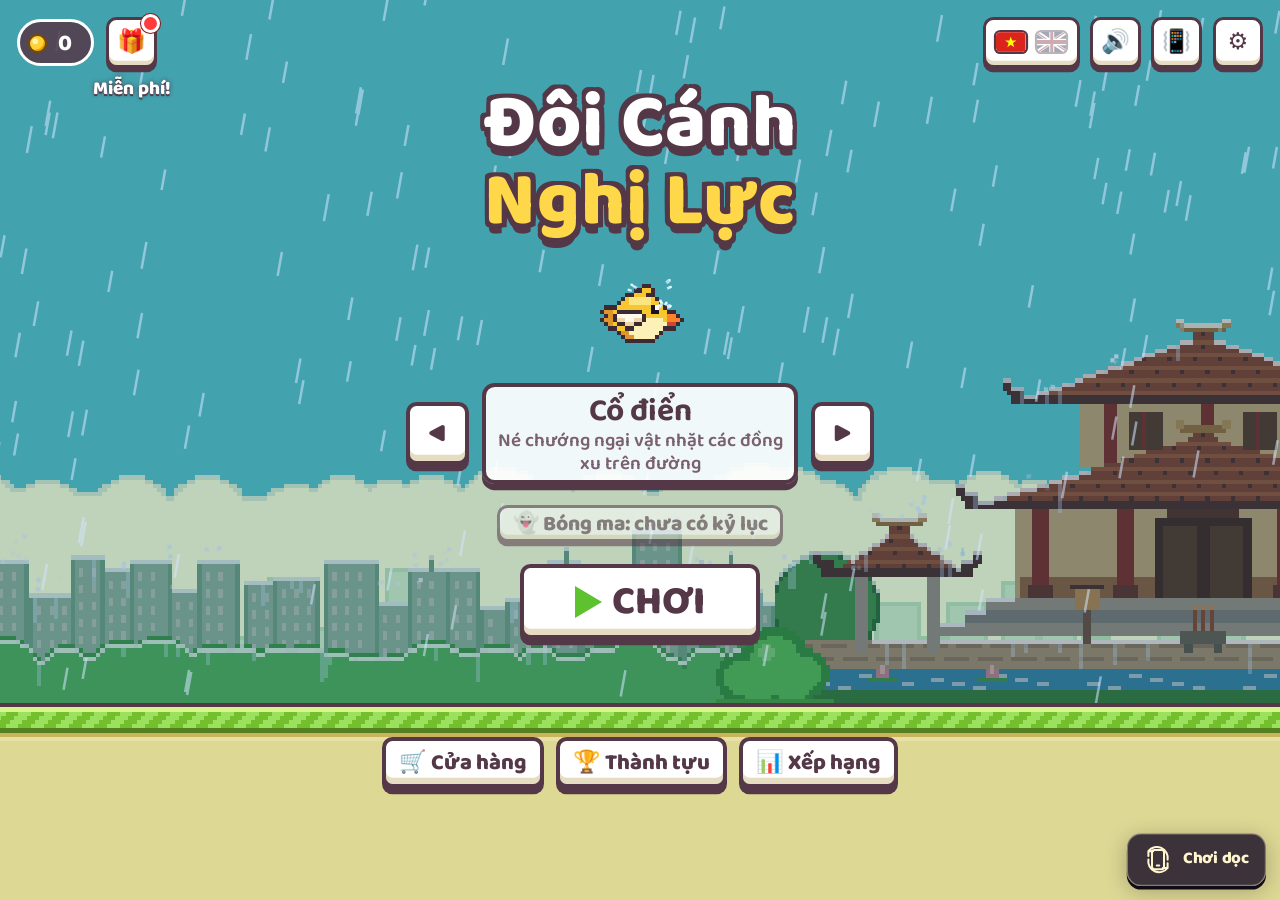
==== commit 19ebf921: "Update game" ====
--- a/apps/wings-of-will-canh-chim-nghi-luc/index.html
+++ b/apps/wings-of-will-canh-chim-nghi-luc/index.html
@@ -268,6 +268,60 @@
 
 #bRetry{font-family:inherit;font-weight:800;font-size:calc(var(--u)*13);line-height:1.1;letter-spacing:normal;text-shadow:none}
 #bRetry .retry-icon{width:calc(var(--u)*9);height:calc(var(--u)*11);flex:none}
+
+/* ===== Nút hộp quà (Blindbox) trên màn hình chính ===== */
+.topbar .tl{display:flex;align-items:center;gap:calc(var(--u)*6)}
+.topbar .giftwrap{position:relative;display:flex;flex-direction:column;align-items:center}
+#bGift{position:relative}
+#bGift svg{width:calc(var(--u)*14);height:calc(var(--u)*14)}
+#bGift .gdot{position:absolute;top:calc(var(--u)*-3);right:calc(var(--u)*-3);width:calc(var(--u)*9);height:calc(var(--u)*9);border-radius:50%;background:#ff3b3b;border:calc(var(--u)*1.5) solid #fff;display:none;box-shadow:0 0 0 calc(var(--u)*.5) #8a1a1a}
+#bGift.ready .gdot{display:block}
+#bGift.ready{animation:giftWiggle 2.4s ease-in-out infinite}
+@keyframes giftWiggle{0%,62%,100%{transform:rotate(0)}66%{transform:rotate(-9deg)}72%{transform:rotate(8deg)}78%{transform:rotate(-6deg)}84%{transform:rotate(4deg)}90%{transform:rotate(0)}}
+.gtimer{position:absolute;top:calc(100% + var(--u)*3);left:50%;transform:translateX(-50%);white-space:nowrap;font-weight:800;font-size:calc(var(--u)*9);color:#fff;text-shadow:0 calc(var(--u)*1) 0 var(--ink),0 0 calc(var(--u)*2) var(--ink);font-variant-numeric:tabular-nums}
+@media (prefers-reduced-motion:reduce){#bGift.ready{animation:none}}
+/* ===== Màn hình Blindbox ===== */
+#boxScr{position:absolute;inset:0;z-index:25;display:none;overflow:hidden;background:#f4ecdc;pointer-events:auto;touch-action:manipulation}
+#boxScr.show{display:block}
+#boxBg,#boxStrip,#boxFx{position:absolute;left:0;display:block}
+#boxBg{top:0;width:100%;height:100%}
+#boxClose{position:absolute;right:calc(var(--u)*8);top:calc(var(--st) + var(--u)*8);z-index:3}
+#boxCoin{position:absolute;left:calc(var(--u)*8);top:calc(var(--st) + var(--u)*11);z-index:3}
+#boxBtns{position:absolute;left:0;right:0;display:flex;justify-content:center;align-items:center;gap:calc(var(--u)*8);padding:0 calc(var(--u)*10);z-index:2}
+#boxBtns .btn{min-width:calc(var(--u)*118);justify-content:center;font-size:calc(var(--u)*12);padding:calc(var(--u)*7) calc(var(--u)*10) calc(var(--u)*6)}
+#boxBtns .btn.one{min-width:calc(var(--u)*170);font-size:calc(var(--u)*14)}
+#boxBtns .btn:disabled{opacity:.6;cursor:default}
+#boxHint{position:absolute;left:0;right:0;text-align:center;font-weight:800;font-size:calc(var(--u)*9.5);color:#6b5240;z-index:2;padding:0 calc(var(--u)*12)}
+#boxWin{position:absolute;inset:0;z-index:5;display:none;flex-direction:column;align-items:center;justify-content:center;gap:calc(var(--u)*10);background:radial-gradient(circle at 50% 42%,#4a3170 0%,#22163b 55%,#0e0a1a 100%)}
+#boxWin.show{display:flex}
+#boxFx{top:0;width:100%;height:100%;pointer-events:none}
+#boxWinCard{position:relative;z-index:1;width:calc(var(--u)*170);max-width:74%;height:auto}
+#boxWin.show #boxWinCardWrap{animation:boxPop .75s cubic-bezier(.2,1.4,.4,1) both}
+@keyframes boxPop{0%{transform:scale(.25) rotate(-12deg);opacity:0}60%{opacity:1}100%{transform:scale(1) rotate(0)}}
+#boxWinTag{position:relative;z-index:1;font-weight:800;font-size:calc(var(--u)*19);color:#fff;text-align:center;padding:0 calc(var(--u)*10);text-shadow:0 calc(var(--u)*2) 0 #2f6fd0,0 calc(var(--u)*-1) 0 #2f6fd0,calc(var(--u)*1.5) 0 0 #2f6fd0,calc(var(--u)*-1.5) 0 0 #2f6fd0,0 0 calc(var(--u)*10) #9fd0ff}
+#boxWinName{position:relative;z-index:1;font-weight:800;font-size:calc(var(--u)*22);color:#fff;text-align:center;text-shadow:0 calc(var(--u)*2) 0 #2a1a3a,0 0 calc(var(--u)*10) #b58cff}
+#boxDup{position:relative;z-index:1;display:none;align-items:center;gap:calc(var(--u)*6);max-width:86%;background:#fff8e6;color:#4a3426;border:calc(var(--u)*2) solid #3b2a35;border-radius:calc(var(--u)*10);padding:calc(var(--u)*7) calc(var(--u)*11);font-weight:800;font-size:calc(var(--u)*11);text-align:left;box-shadow:0 calc(var(--u)*3) 0 #3b2a35}
+#boxDup.show{display:flex;animation:boxPop .5s ease both}
+#boxBack{position:relative;z-index:1}
+#boxWin.show #boxBack{animation:boxFadeUp .4s .6s both}
+@keyframes boxFadeUp{0%{opacity:0;transform:translateY(calc(var(--u)*8))}100%{opacity:1;transform:none}}
+.card canvas.silhouette{cursor:default}
+#modal[data-kind="shop"] #mCoinBox{height:calc(var(--u)*24);box-sizing:border-box;padding-top:0;padding-bottom:0}
+#modal[data-kind="shop"] #mClose{width:calc(var(--u)*24);height:calc(var(--u)*24);min-width:0;border-radius:50%!important;padding:0;font-size:calc(var(--u)*11);box-sizing:border-box;clip-path:none}
+.xicon{width:46%;height:46%;display:block;flex:none;margin:0}
+#mClose,#boxClose{display:inline-flex;align-items:center;justify-content:center;padding:0;line-height:1}
+/* Kiểu Mềm mại: chữ nâu trên nền kem, bỏ bóng chữ đậm để các nét không dính vào nhau */
+#stage[data-graphics="soft"] #boxBtns .btn{text-shadow:none;letter-spacing:.015em;font-weight:700}
+#stage[data-graphics="soft"] #boxBtns .btn.org{color:#5a3a24;background:linear-gradient(#ffe0a8,#f6b866)}
+#boxWinCardWrap{position:relative;z-index:1;display:flex;justify-content:center;max-width:100%}
+#boxWinCardWrap #boxWinCard{max-width:100%}
+#boxWinRays{position:absolute;left:50%;top:50%;width:190%;aspect-ratio:1;transform:translate(-50%,-50%);border-radius:50%;pointer-events:none;display:none;
+  background:radial-gradient(closest-side,rgba(255,236,150,.85),rgba(255,214,90,.35) 45%,rgba(255,214,90,0) 75%),repeating-conic-gradient(from 0deg,rgba(255,232,140,.42) 0deg 9deg,rgba(255,232,140,0) 9deg 22deg);
+  -webkit-mask:radial-gradient(closest-side,#000 30%,transparent 100%);mask:radial-gradient(closest-side,#000 30%,transparent 100%);animation:boxRays 14s linear infinite, boxRaysPulse 1.6s ease-in-out infinite}
+#boxWin.rare #boxWinRays{display:block}
+@keyframes boxRays{to{transform:translate(-50%,-50%) rotate(360deg)}}
+@keyframes boxRaysPulse{0%,100%{opacity:.65}50%{opacity:1}}
+@media (prefers-reduced-motion:reduce){#boxWinRays{animation:none}}
 </style>
 </head>
 <body>
@@ -278,7 +332,7 @@
   <!-- MÀN HÌNH CHÍNH -->
   <div id="sTitle" class="screen">
     <div class="topbar">
-      <div class="coinbox"><i class="coin"></i><span id="coinTxt">0</span></div>
+      <div class="row tl"><div class="coinbox"><i class="coin"></i><span id="coinTxt">0</span></div><div class="giftwrap"><button class="btn ic" id="bGift" aria-label="Blindbox" title="Blindbox"><svg viewBox="0 0 24 24" fill="none" stroke="currentColor" stroke-width="1.9" stroke-linecap="round" stroke-linejoin="round" aria-hidden="true"><rect x="3.5" y="9" width="17" height="11.5" rx="1.5"/><path d="M2.5 9h19v-3h-19z"/><path d="M12 6v14.5"/><path d="M12 6c-1.5-3-5.5-3.5-5.5-1 0 1.5 2.5 1.6 5.5 1zM12 6c1.5-3 5.5-3.5 5.5-1 0 1.5-2.5 1.6-5.5 1z"/></svg><i class="gdot"></i></button><span class="gtimer" id="giftTimer">00:00</span></div></div>
       <div class="row"><button class="btn langbtn" id="bLang" title="Ngôn ngữ / Language"></button><button class="btn ic" id="bSound" title="Âm thanh">🔊</button><button class="btn ic" id="bVibe" title="Rung">📳</button><button class="btn ic" id="bGraphics" title="Thiết lập đồ họa" aria-label="Thiết lập đồ họa">⚙</button></div>
     </div>
     <div id="titleLogo" class="col" style="top:calc(var(--st) + var(--u)*(var(--gy)*0.09 + 16))"><div class="logo out" id="logo"></div></div>
@@ -336,6 +390,15 @@
     </div>
   </div>
 
+  <div id="boxScr" aria-label="Blindbox">
+    <canvas id="boxBg"></canvas>
+    <div class="coinbox" id="boxCoin"><i class="coin"></i><span id="boxCoinTxt">0</span></div>
+    <button class="btn ic" id="boxClose" aria-label="Đóng"><svg class="xicon" viewBox="0 0 24 24" aria-hidden="true"><path d="M6.5 6.5l11 11M17.5 6.5l-11 11" fill="none" stroke="currentColor" stroke-width="3.2" stroke-linecap="round"/></svg></button>
+    <canvas id="boxStrip"></canvas>
+    <div id="boxBtns"></div>
+    <div id="boxHint"></div>
+    <div id="boxWin"><canvas id="boxFx"></canvas><div id="boxWinTag"></div><div id="boxWinCardWrap"><div id="boxWinRays"></div><canvas id="boxWinCard"></canvas></div><div id="boxWinName"></div><div id="boxDup"><i class="coin"></i><span id="boxDupTxt"></span></div><button class="btn org" id="boxBack">Quay lại</button></div>
+  </div>
   <div id="modal" class="modal"><div class="mbox"><div class="mhead"><span id="mTitle"></span><div class="row"><div class="coinbox" id="mCoinBox"><i class="coin"></i><span id="mCoin">0</span></div><button class="btn ic" id="mClose">✕</button></div></div><div class="mtabs" id="mTabs"></div><div class="mtabs species-tabs" id="mSubTabs" role="group" aria-label="Nhóm loài" hidden></div><div class="mbody" id="mBody"></div></div></div>
   <div id="toasts"></div>
   <div id="fade"></div>
@@ -380,7 +443,7 @@
   best:{classic:0,hard:0,moving:0,items:0},
   board:{classic:[],hard:[],moving:[],items:[]},
   stats:{games:0,pipes:0,coinsEarned:0,flaps:0,time:0,items:0,shields:0},
-  ach:{},daily:null,settings:{sound:true,vibe:true,ghost:false,lang:'vi',graphics:'classic',pixel:'low',customColor:'#43a9e8'}};}
+  box:{next:0,v:0},ach:{},daily:null,settings:{sound:true,vibe:true,ghost:false,lang:'vi',graphics:'classic',pixel:'low',customColor:'#43a9e8'}};}
 let save=defSave();
 function merge(d,s){if(!s||typeof s!=='object')return d;for(const k in s){const v=s[k];if(d[k]&&typeof d[k]==='object'&&!Array.isArray(d[k])&&v&&typeof v==='object'&&!Array.isArray(v))merge(d[k],v);else d[k]=v;}return d;}
 // Chỉ lưu tiến độ và lựa chọn; không lưu hình, âm thanh hay cache đồ họa.
@@ -393,12 +456,12 @@
 function packSave(){return{v:2,c:safeNum(save.coins),n:String(save.name||'').slice(0,14),m:save.mode,
   o:SAVE_CATS.map(k=>[...new Set(save.owned[k])]),e:SAVE_CATS.map(k=>save.equip[k]),b:SAVE_MODES.map(k=>safeNum(save.best[k])),
   l:SAVE_MODES.map(k=>(save.board[k]||[]).slice(0,10).map(e=>[String(e.n||'').slice(0,14),safeNum(e.s),e.d,safeNum(e.id)])),
-  s:SAVE_STATS.map(k=>safeNum(save.stats[k])),a:save.ach,d:save.daily,
+  s:SAVE_STATS.map(k=>safeNum(save.stats[k])),a:save.ach,d:save.daily,x:[safeNum(save.box&&save.box.next),(save.box&&save.box.v)|0],
   t:[+!!save.settings.sound,+!!save.settings.vibe,+!!save.settings.ghost,save.settings.lang,save.settings.graphics,save.settings.pixel||'low',save.settings.customColor||'#43a9e8'],g:{}};}
 function unpackSave(p){const s=defSave();s.coins=p.c||0;s.name=p.n||'';s.mode=p.m||'classic';
   SAVE_CATS.forEach((k,i)=>{if(Array.isArray(p.o?.[i]))s.owned[k]=p.o[i];if(p.e?.[i])s.equip[k]=p.e[i];});
   SAVE_MODES.forEach((k,i)=>{s.best[k]=p.b?.[i]||0;s.board[k]=(p.l?.[i]||[]).map(e=>({n:e[0],s:e[1],d:e[2],id:e[3]}));});
-  SAVE_STATS.forEach((k,i)=>s.stats[k]=p.s?.[i]||0);s.ach=p.a||{};s.daily=p.d||null;
+  SAVE_STATS.forEach((k,i)=>s.stats[k]=p.s?.[i]||0);s.ach=p.a||{};s.daily=p.d||null;s.box={next:+(p.x?.[0])||0,v:(p.x?.[1])|0};
   if(p.t){s.settings={sound:!!p.t[0],vibe:!!p.t[1],ghost:!!p.t[2],lang:p.t[3]||'vi',graphics:p.t[4]||'classic',pixel:p.t[5]||'low',customColor:/^#[0-9a-f]{6}$/i.test(p.t[6]||'')?p.t[6]:'#43a9e8'};}
   return s;}
 const G64='ABCDEFGHIJKLMNOPQRSTUVWXYZabcdefghijklmnopqrstuvwxyz0123456789-_';
@@ -423,6 +486,10 @@
   delete save.owned.trail;delete save.equip.trail;
   save.owned.bg=save.owned.bg.filter(id=>id!=='goldenRice'&&id!=='apartments');
   if(save.equip.bg==='goldenRice'||save.equip.bg==='apartments')save.equip.bg='city';
+  // Bản Blindbox: reset loài một lần (giữ nguyên xu, mọi món khác giữ nguyên); có sẵn 1 lượt mở miễn phí.
+  if(!save.box||typeof save.box!=='object')save.box={next:0,v:0};
+  if((save.box.v|0)<1){save.owned.species=['random','classic','chick','penguin'];if(!save.owned.species.includes(save.equip.species))save.equip.species='classic';save.box={next:0,v:1};}
+  save.owned.species=save.owned.species.filter(id=>id==='random'||SPECIES[id]);if(save.equip.species!=='random'&&!save.owned.species.includes(save.equip.species))save.equip.species='classic';
  }catch(e){save=defSave();}}
 function persist(){try{const p=packSave(),keys=SAVE_MODES.filter(m=>ghostMem[m]?.y?.length>1);
   let json=JSON.stringify(p);
@@ -483,7 +550,7 @@
 function tr(s){return isEN()&&EN[s]!==undefined?EN[s]:s;}
 const L=(vi,en)=>isEN()?en:vi;
 const GAME_NAME=()=>L('Đôi Cánh Nghị Lực','Wings of Will');
-Object.assign(EN,{'Né chướng ngại vật nhặt các đồng xu trên đường':'Dodge obstacles and grab the coins along the way','Màu sắc':'Colors','Tất cả':'All','Chim':'Birds','Côn trùng':'Insects','Loài khác':'Others','Ong mật':'Honeybee','Bọ rùa':'Ladybug','Ve sầu':'Cicada','Châu chấu':'Grasshopper','Đom đóm':'Firefly','Dơi':'Bat','Cá chuồn':'Flying fish','Tết Nguyên đán':'Lunar New Year (Tết)','Cánh đồng lúa vàng':'Golden Rice Fields','Chung cư hiện đại':'Modern Apartments'});
+Object.assign(EN,{'Chào mào':'Bulbul','Chim sáo':'Myna','Vành khuyên':'White-eye','Diệc xám':'Grey Heron','Chim trĩ':'Pheasant','Hồng hoàng':'Hornbill','Cánh cụt hoàng đế':'Emperor Penguin','Cánh cụt nhảy dù':'Parachute Penguin','Hải âu lớn':'Albatross','Cu gáy':'Spotted Dove','Muỗi':'Mosquito','Ruồi':'Fly','Bọ ngựa':'Mantis','Chuồn chuồn kim':'Damselfly','Bướm phượng':'Swallowtail','Cá đuối bay':'Flying Manta','Rồng con':'Baby Dragon','Kỳ lân có cánh':'Winged Unicorn','Heo bay':'Flying Pig','Thằn lằn bay':'Flying Lizard','Khủng long bay':'Pterosaur','Diều giấy':'Paper Kite','Né chướng ngại vật nhặt các đồng xu trên đường':'Dodge obstacles and grab the coins along the way','Màu sắc':'Colors','Tất cả':'All','Chim':'Birds','Côn trùng':'Insects','Loài khác':'Others','Ong mật':'Honeybee','Bọ rùa':'Ladybug','Ve sầu':'Cicada','Châu chấu':'Grasshopper','Đom đóm':'Firefly','Dơi':'Bat','Cá chuồn':'Flying fish','Tết Nguyên đán':'Lunar New Year (Tết)','Cánh đồng lúa vàng':'Golden Rice Fields','Chung cư hiện đại':'Modern Apartments'});
 let flagUid=0;
 function starPts(cx,cy,R,r){const p=[];for(let i=0;i<10;i++){const a=-Math.PI/2+i*Math.PI/5,rr=i%2?r:R;p.push((cx+Math.cos(a)*rr).toFixed(2)+','+(cy+Math.sin(a)*rr).toFixed(2));}return p.join(' ');}
 function flagSVG(l){
@@ -1079,6 +1146,145 @@
 INSECTS.crane={hx:12,hy:-8,hr:7.1,head:P=>P.b,body(g,P,f){g.strokeStyle=P.d;g.lineWidth=1.2;for(const x of[-5,1]){g.beginPath();g.moveTo(x,5);g.lineTo(x-13,12);g.lineTo(x-23,11);g.stroke();}vEll(g,-6,3,12,6,0,P.b);g.strokeStyle=P.b;g.lineWidth=6;g.beginPath();g.moveTo(2,3);g.quadraticCurveTo(10,5,10,-7);g.stroke();g.save();g.translate(-4,1);g.rotate([1.05,.05,-1.05][f]);vEll(g,-5,0,10,4,0,P.g);g.restore();g.strokeStyle=g._K;g.lineWidth=1.7;},over(g,P){vEll(g,-1,-8,7,3,0,'#de4147',false);},mouth(g,P){g.beginPath();g.moveTo(7,1);g.lineTo(23,3);g.lineTo(8,5);g.closePath();g.fillStyle=P.o;g.fill();g.stroke();}};
 INSECTS.squirrel={hx:9,hy:0,hr:8.5,head:P=>P.b,body(g,P,f){g.save();g.rotate(-.14);vEll(g,-20,-1,9,10,-.45,P.b);vEll(g,-23,-3,4,6,-.4,P.h,false);g.restore();const sy=[1,.65,.85][f];g.save();g.scale(1,sy);g.beginPath();g.moveTo(4,-5);g.lineTo(-10,-15);g.quadraticCurveTo(-14,-3,-22,8);g.quadraticCurveTo(-9,5,3,10);g.closePath();g.fillStyle=insWash(g,-22,-15,28,25,P.h,P.G);g.fill();g.stroke();g.restore();vEll(g,-3,3,10,6,0,P.b);vEll(g,0,5,6,3,0,P.l,false);},antenna(g,P){for(const x of[-7,5]){vEll(g,x,-10,4,6,0,P.b);vEll(g,x,-10,2,3,0,P.l,false);}}};
 
+/* ===== 22 loài mới (chỉ có trong Blindbox) ===== */
+const ORIG_SPECIES_IDS=Object.keys(SPECIES);
+{const K=g=>g._K;
+const legs=(g,col,pts,w=1.3)=>{g.strokeStyle=col;g.lineWidth=w;for(const p of pts){g.beginPath();g.moveTo(p[0],p[1]);for(let i=2;i<p.length;i+=2)g.lineTo(p[i],p[i+1]);g.stroke();}g.strokeStyle=g._K;g.lineWidth=1.7;};
+const stroke2=(g,col,w,fn)=>{g.beginPath();fn();g.lineWidth=w+1.8;g.strokeStyle=g._K;g.stroke();g.lineWidth=w;g.strokeStyle=col;g.stroke();g.strokeStyle=g._K;g.lineWidth=1.7;};
+const NEW_SPECIES={
+ // ---------- Chim Việt Nam ----------
+ chaomao:{name:'Chào mào',price:110,pal:{b:'#7a5a44',h:'#a07a5e',l:'#f4ede2',d:'#4e3628',g:'#8c6a50',G:'#5a4030',o:'#2a2228',r:'#1a1418'},
+  vsp:{crest:(g,P)=>{g.fillStyle='#2a2228';g.beginPath();g.moveTo(-3,-9.5);g.quadraticCurveTo(-1,-17,3,-23);g.quadraticCurveTo(5,-15,7,-9.5);g.closePath();g.fill();g.stroke();},
+   beak:vCone(3.6),extra:(g,P)=>{vEll(g,3,-7,11,5.5,0,'#2a2228',false);vEll(g,7.5,2.2,4.4,3.2,0,'#ffffff',false);vEll(g,9.6,-0.6,2.3,1.8,0,'#e8343c',false);},
+   back:(g,P)=>vEll(g,-11,8.5,3.4,2.2,0.4,'#e8343c')}},
+ sao:{name:'Chim sáo',price:130,pal:{b:'#2c2a33',h:'#4a4856',l:'#3a3842',d:'#1a1820',g:'#3a3842',G:'#ffffff',o:'#ffc928',r:'#e0a810'},
+  vsp:{eye:'ring',ring:'#ffc928',beak:vCone(4.6),crest:(g,P)=>{g.fillStyle=P.b;g.beginPath();g.moveTo(6,-10);g.quadraticCurveTo(9,-15,11,-12);g.quadraticCurveTo(10,-10,9,-8);g.closePath();g.fill();g.stroke();},
+   extra:(g,P)=>{vEll(g,-6,3,4,2.6,0.3,'#ffffff',false);}}},
+ vanhkhuyen:{name:'Vành khuyên',price:70,pal:{b:'#9cc43e',h:'#c8e070',l:'#f4ec9a',d:'#6e9a2a',g:'#8ab436',G:'#5e8a24',o:'#3a3a3a',r:'#2a2a2a'},
+  vsp:{rx:12.2,ry:10.4,eye:'ring',ring:'#ffffff',crest:null,beak:vCone(3.4),cheekA:.3,extra:(g,P)=>vEll(g,9,3,4,3,0,'#f6e24a',false)}},
+ diec:{name:'Diệc xám',price:290,pal:{b:'#9aa6b2',h:'#c4ccd6',l:'#eef1f4',d:'#6e7a88',g:'#8a96a4',G:'#4e5866',o:'#f2c230',r:'#d8a018'},
+  vsp:{crest:(g,P)=>{for(const[x,y]of[[-15,-13],[-13,-10]])stroke2(g,'#2a2a30',1.4,()=>{g.moveTo(-1,-10);g.quadraticCurveTo(-7,-12,x,y);});},beak:vLong(25,-1.6,3.2),
+   extra:(g,P)=>{vEll(g,3,-8.6,8,1.8,-0.12,'#2a2a30',false);vEll(g,6,5,4,6,0.2,'#ffffff',false);for(const y of[2,5,8])vEll(g,7,y,1.2,.6,0,'#4e5866',false);},
+   back:(g,P)=>{for(const pts of[[[-1,9],[-1,19.5],[2.5,19.5]],[[3,9],[6,14],[2.5,16]]])stroke2(g,'#c8a040',1.6,()=>{g.moveTo(pts[0][0],pts[0][1]);for(const q of pts.slice(1))g.lineTo(q[0],q[1]);});}}},
+ tri:{name:'Chim trĩ',price:540,pal:{b:'#c8642a',h:'#e8944a',l:'#d8803a',d:'#8a3a18',g:'#a85a30',G:'#6a3018',o:'#d8c8a0',r:'#b8a880'},
+  vsp:{eye:'ring',ring:'#e0303a',beak:vCone(3.6),crest:(g,P)=>{for(const[x,y]of[[-3,-15],[0,-16]])stroke2(g,'#1f6a5a',1.6,()=>{g.moveTo(1,-10);g.lineTo(x,y);});},
+   extra:(g,P)=>{vEll(g,6.5,-6,9,7,0.15,'#1f6a5a',false);g.strokeStyle='#ffffff';g.lineWidth=1.4;g.beginPath();g.ellipse(4,1,9,7,0.2,0.6,1.6);g.stroke();g.strokeStyle=g._K;g.lineWidth=1.7;
+     g.fillStyle=P.d;for(const[x,y]of[[-6,2],[-2,6],[-8,7],[1,9],[-4,10]]){g.beginPath();g.ellipse(x,y,1.3,.8,0.5,0,7);g.fill();}},
+   tail:(g,P)=>{for(const[y,a,len]of[[-1,-0.22,15],[3,-0.05,13]]){g.save();g.translate(-12,y);g.rotate(a);vEll(g,-len,0,len,2.4,0,P.h);g.strokeStyle=P.d;g.lineWidth=1;for(let x=-4;x>-len*2+2;x-=3.5){g.beginPath();g.moveTo(x,-2);g.lineTo(x-1,2);g.stroke();}g.restore();g.strokeStyle=g._K;g.lineWidth=1.7;}}}},
+ // ---------- Chim khác ----------
+ hornbill:{name:'Hồng hoàng',price:470,pal:{b:'#2a2a30',h:'#4a4a52',l:'#f4f0e0',d:'#18181c',g:'#2a2a30',G:'#ffffff',o:'#f2c230',r:'#e08a20',k:'#0e0e14'},
+  vsp:{crest:null,belly:[4,6,8.5,5.6,-0.1],
+   beak:(g,P)=>{g.beginPath();g.moveTo(9.5,-3);g.quadraticCurveTo(20,-10,26,-3);g.quadraticCurveTo(24,0.5,22,1.8);g.quadraticCurveTo(16,1.4,10.4,3);g.closePath();g.fillStyle=P.o;g.fill();g.stroke();
+     g.beginPath();g.moveTo(10.4,3);g.quadraticCurveTo(17,2.2,22,1.8);g.quadraticCurveTo(17,6,10.6,6);g.closePath();g.fillStyle=P.r;g.fill();g.stroke();
+     g.beginPath();g.moveTo(9,-4);g.quadraticCurveTo(12,-12,20,-11);g.quadraticCurveTo(21,-7.5,18,-6.5);g.quadraticCurveTo(14,-6,10,-3);g.closePath();g.fillStyle='#f6d860';g.fill();g.stroke();},
+   tail:(g,P)=>{vEll(g,-17,1,8,3,-0.2,'#ffffff');vEll(g,-15.5,1.4,2,3,-0.2,'#1a1a20',false);vEll(g,-14,4.5,5,2.2,0.3,P.d);}}},
+ emperor:{name:'Cánh cụt hoàng đế',price:350,pal:{b:'#2e3040',h:'#4a4c64',l:'#ffffff',d:'#1c1e2a',g:'#40425a',G:'#25273a',o:'#ff9a30',r:'#e07818',k:'#141420'},
+  base:'penguin',vsp:{extra:(g,P)=>{vEll(g,8.5,1.5,3.4,4.4,0.3,'#ffc93a',false);vEll(g,5,7,6,3,0,'#fff3c4',false);}}},
+ parapenguin:{name:'Cánh cụt nhảy dù',price:240,pal:{b:'#2e2e40',h:'#4a4a64',l:'#ffffff',d:'#1c1c2a',g:'#40405a',G:'#25253a',o:'#ffa630',r:'#e07818',k:'#141420'},
+  base:'penguin',vsp:{back:(g,P)=>{vFeet(g,P);legs(g,'#8a8a96',[[-12,-17,-6,-7],[4,-17,1,-9],[-4,-19,-2,-10]],.8);
+   g.beginPath();g.moveTo(-15,-16);g.quadraticCurveTo(-4,-34,7,-16);g.closePath();g.fillStyle='#e8343c';g.fill();
+   g.save();g.clip();g.fillStyle='#ffffff';for(const x of[-9,-1])g.fillRect(x,-30,4,16);g.restore();g.stroke();
+   for(const x of[-11,-5,1])vEll(g,x+1.5,-16,3,1.2,0,'#c8202a');}}},
+ albatross:{name:'Hải âu lớn',price:330,pal:{b:'#ffffff',h:'#ffffff',l:'#ffffff',d:'#d8dde4',g:'#3a3a44',G:'#14141a',o:'#f2b8a0',r:'#e8a088'},
+  vsp:{wingS:1.28,crest:null,beak:(g,P)=>{vLong(21,-2,3.4)(g,P);vEll(g,20.2,1.6,1.2,1.4,0,'#d88068');},extra:(g,P)=>{vEll(g,4,-5,5.6,2.4,-0.2,'#e2e6ec',false);},
+   tail:(g,P)=>{vEll(g,-14,0.5,5.4,2.8,-0.3,'#3a3a44');vEll(g,-13.5,4,5,2.4,0.25,'#ffffff');}}},
+ cugay:{name:'Cu gáy',price:85,pal:{b:'#b49a8a',h:'#cdb8aa',l:'#e6d4c8',d:'#8a7464',g:'#a08878',G:'#6a5444',o:'#5a4a48',r:'#3a2e2c'},
+  vsp:{crest:null,beak:vCone(3.6),eye:'ring',ring:'#e8a080',
+   extra:(g,P)=>{vEll(g,-3.5,-1.5,4.6,3.4,-0.5,'#2a2228',false);g.fillStyle='#ffffff';for(const[x,y]of[[-5.5,-2.5],[-3.5,-3.4],[-1.6,-2.2],[-4.6,-0.2],[-2.4,0],[-6,0.8]]){g.beginPath();g.arc(x,y,0.65,0,7);g.fill();}}}},
+ // ---------- Côn trùng ----------
+ muoi:{name:'Muỗi',price:35,insect:true,pal:{b:'#6a6a78',h:'#9a9aa8',l:'#d8d8e0',d:'#2e2e38',g:'#e6f2ff',G:'#9ab0c4'},
+  ins:{hx:10,hy:-2,hr:6.8,head:P=>P.b,
+   antenna:(g,P)=>{g.strokeStyle=P.d;g.lineWidth=1.3;for(const x of[-2,3]){g.beginPath();g.moveTo(x,-9);g.lineTo(x-3,-19);g.stroke();for(let i=0;i<4;i++){g.beginPath();g.moveTo(x-1-i*.7,-12-i*2);g.lineTo(x-4-i*.7,-13-i*2);g.moveTo(x-1-i*.7,-12-i*2);g.lineTo(x+1.5-i*.7,-14-i*2);g.stroke();}}g.strokeStyle=g._K;},
+   body(g,P,f){legs(g,P.d,[[-2,3,-10,11,-16,20],[1,4,-2,13,-6,21],[3,4,8,12,6,21],[-4,3,-14,6,-22,9]],.9);
+     g.save();g.translate(-2,1);g.rotate(-0.12);vEll(g,-11,2,11,3.4,0,P.b);g.fillStyle=P.d;g.beginPath();g.ellipse(-11,2,11,3.4,0,0,7);g.save();g.clip();for(let x=-20;x<0;x+=4)g.fillRect(x,-4,1.8,10);g.restore();g.restore();
+     vEll(g,2,0,4.6,4,0,P.b);lightWings(g,P,f,13,3.2);},
+   mouth(g,P){stroke2(g,P.d,1.2,()=>{g.moveTo(8,4);g.lineTo(23,9);});}}},
+ ruoi:{name:'Ruồi',price:45,insect:true,pal:{b:'#2a6a6a',h:'#5ab0a8',l:'#c8e8e0',d:'#1a3a3a',g:'#e8f4ff',G:'#9ab4c8'},
+  ins:{hx:10,hy:0,hr:7.4,head:P=>mixHex(P.b,'#2a2228',.4),eyeR:3.8,
+   over(g,P){vEll(g,3,-4,7,7.4,0,'#c8282a');g.fillStyle='#e8584a';for(const[x,y]of[[1,-7],[4,-6],[2,-3],[5,-2.5]]){g.beginPath();g.arc(x,y,.9,0,7);g.fill();}},
+   body(g,P,f){legs(g,'#1a1a20',[[-6,5,-9,11],[-1,5,-1,11.5],[3,5,6,11]],1.2);
+     vEll(g,-8,2,10,6.5,0,insWash(g,-18,-4,20,13,P.h,P.b));g.globalAlpha=.5;vEll(g,-10,-1,5,1.6,-0.2,'#ffffff',false);g.globalAlpha=1;vEll(g,1,0,5,5,0,P.d);lightWings(g,P,f,12,4);}}},
+ bongua:{name:'Bọ ngựa',price:270,insect:true,pal:{b:'#7cc04a',h:'#b8e488',l:'#e4f6c8',d:'#3e7a2a',g:'#c8f0a0',G:'#6aa040'},
+  ins:{hx:11,hy:-7,hr:7,head:P=>P.b,antenna:(g,P)=>{g.strokeStyle=P.d;g.lineWidth=1.1;for(const x of[-2,3]){g.beginPath();g.moveTo(x,-9);g.quadraticCurveTo(x-6,-20,x-14,-22);g.stroke();}g.strokeStyle=g._K;},
+   body(g,P,f){legs(g,P.d,[[-8,5,-14,12,-18,14],[-3,5,-4,12,-8,14]],1.1);vEll(g,-11,3,11,4.6,0.05,insWash(g,-22,-2,22,10,P.b,P.d));lightWings(g,P,f,15,3.6);
+     g.strokeStyle=P.b;g.lineWidth=4.5;g.beginPath();g.moveTo(-1,2);g.quadraticCurveTo(5,-1,9,-5);g.stroke();g.strokeStyle=g._K;g.lineWidth=1.7;
+     stroke2(g,P.b,2.6,()=>{g.moveTo(5,0);g.lineTo(13,3);g.lineTo(9,9);});g.strokeStyle=P.d;g.lineWidth=.8;for(const[x,y]of[[10,5],[11.5,4],[9.5,7]]){g.beginPath();g.moveTo(x,y);g.lineTo(x-1.5,y+.6);g.stroke();}g.strokeStyle=g._K;g.lineWidth=1.7;}}},
+ vekim:{name:'Chuồn chuồn kim',price:190,insect:true,fast:2,pal:{b:'#3a7ae0',h:'#8ad0ff',l:'#e6f6ff',d:'#1a3a80',g:'#e8f4ff',G:'#8aa8d0'},
+  ins:{hx:9,hy:-1,hr:7.6,head:P=>P.b,over(g,P){vEll(g,3.6,-3.8,7,6.6,0,insWash(g,-4,-11,15,14,mixHex(P.h,P.b,.3),P.b));},
+   body(g,P,f){const a=[-.75,-.25,.25][f];
+     const wing=(da)=>{g.save();g.translate(0,-3);g.rotate(a+da);g.beginPath();g.ellipse(-10,0,11,1.9,0,0,7);g.globalAlpha=.55;g.fillStyle=P.g;g.fill();g.globalAlpha=1;g.lineWidth=1;g.stroke();vEll(g,-19,-.2,1.4,.9,0,P.d,false);g.restore();g.lineWidth=1.7;};
+     wing(.2);for(let i=9;i>=0;i--){const x=-3.5-i*2.6,y=1+i*.2;vEll(g,x,y,1.6,1.15,0,i===9?P.d:(i%2?P.d:P.b));}vEll(g,1.5,0,4.4,3.8,0,insWash(g,-3,-4,9,8,P.b,P.d));wing(0);}}},
+ buomphuong:{name:'Bướm phượng',price:230,insect:true,pal:{b:'#ffd84a',h:'#fff0a0',l:'#7ac0ff',d:'#1e1a1a',g:'#ffe680',G:'#e8a020'},
+  ins:{base:'butterfly',body(g,P,f){const sy=[1,.48,-.62][f];if(!g._wingless){g.save();g.translate(0,-1.5);g.scale(1,sy);stroke2(g,P.d,2,()=>{g.moveTo(-15,-14);g.quadraticCurveTo(-20,-10,-23,-5);});vEll(g,-23,-5,1.6,1.6,0,P.d);g.restore();}
+     INSECTS.butterfly.body(g,P,f);if(!g._wingless){g.save();g.translate(0,-1.5);g.scale(1,sy);g.strokeStyle=P.d;g.lineWidth=1.6;for(const[x0,y0,x1,y1]of[[-2,-6,-6,-20],[1,-8,1,-21]]){g.beginPath();g.moveTo(x0,y0);g.lineTo(x1,y1);g.stroke();}g.restore();g.strokeStyle=g._K;g.lineWidth=1.7;}}}},
+ // ---------- Loài khác ----------
+ cadu:{name:'Cá đuối bay',price:410,group:'other',pal:{b:'#3a4a6a',h:'#6a7a9a',l:'#f0f4f8',d:'#20283a',g:'#4a5a7a',G:'#2a3450'},
+  ins:{hx:9,hy:0,hr:7.6,head:P=>P.b,
+   antenna(g,P){for(const s of[-1,1]){g.beginPath();g.moveTo(6,s*4-2);g.quadraticCurveTo(16,s*6-4,14,s*9-2);g.quadraticCurveTo(10,s*7,7,s*5);g.closePath();g.fillStyle=P.b;g.fill();g.stroke();}},
+   body(g,P,f){const sy=[1,.35,-.75][f];stroke2(g,P.d,1.2,()=>{g.moveTo(-14,2);g.quadraticCurveTo(-24,4,-31,0);});
+     g.save();g.translate(-2,1);g.scale(1,sy);g.beginPath();g.moveTo(6,-2);g.quadraticCurveTo(-2,-14,-20,-22);g.quadraticCurveTo(-16,-10,-14,1);g.closePath();g.fillStyle=insWash(g,-20,-22,26,24,P.h,P.b);g.fill();g.stroke();g.restore();
+     vEll(g,-4,2,11,6,0,P.b);vEll(g,-3,4.5,8,2.4,0,P.l,false);}}},
+ rong:{name:'Rồng con',price:950,group:'other',pal:{b:'#4cb86a',h:'#9ee0a8',l:'#f4e6a8',d:'#2a7a44',g:'#f08a4a',G:'#b0522a'},
+  ins:{hx:9,hy:-3,hr:9,head:P=>P.b,
+   antenna(g,P){for(const x of[-5,3]){g.beginPath();g.moveTo(x,-9);g.quadraticCurveTo(x-2,-17,x-7,-20);g.quadraticCurveTo(x-2,-14,x+4,-10);g.closePath();g.fillStyle=P.l;g.fill();g.stroke();}},
+   mouth(g,P){g.beginPath();g.arc(8.2,3.6,2.4,0.1,Math.PI-0.3);g.stroke();for(const x of[13,15])vEll(g,x,1.5,.8,.6,0,'#1a3a24',false);g.globalAlpha=.75;for(const[x,y,r]of[[16,-4,2.6],[19,-7,2],[21.5,-10,1.4]])vEll(g,x,y,r,r,0,'#eef0f2');g.globalAlpha=1;},
+   body(g,P,f){const sy=[1,.45,-.6][f];
+     stroke2(g,P.b,3.4,()=>{g.moveTo(-8,5);g.quadraticCurveTo(-20,10,-26,3);});g.beginPath();g.moveTo(-26,3);g.lineTo(-31,-1);g.lineTo(-29,5);g.closePath();g.fillStyle=P.g;g.fill();g.stroke();
+     g.save();g.translate(-2,-2);g.scale(1,sy);g.beginPath();g.moveTo(3,2);g.quadraticCurveTo(-6,-16,-22,-20);g.lineTo(-19,-9);g.quadraticCurveTo(-15,-12,-12,-5);g.quadraticCurveTo(-8,-9,-5,-1);g.closePath();g.fillStyle=insWash(g,-22,-20,26,22,P.g,P.G);g.fill();g.stroke();
+       g.strokeStyle=P.G;g.lineWidth=1;g.beginPath();g.moveTo(1,1);g.lineTo(-20,-17);g.moveTo(1,1);g.lineTo(-12,-5);g.stroke();g.restore();g.strokeStyle=g._K;g.lineWidth=1.7;
+     vEll(g,-4,3,11,8.4,0,insWash(g,-15,-5,22,17,P.b,P.d));vEll(g,-2,6,6.5,4.6,0,P.l,false);
+     g.fillStyle=P.g;for(const x of[-12,-7,-2]){g.beginPath();g.moveTo(x-2,-4.5);g.lineTo(x,-8.5);g.lineTo(x+2,-4.5);g.closePath();g.fill();g.stroke();}
+     vEll(g,-6,10.5,2.6,1.6,0,P.d);vEll(g,1,10.5,2.6,1.6,0,P.d);}}},
+ kylan:{name:'Kỳ lân có cánh',price:880,group:'other',pal:{b:'#fbf6ff',h:'#ffffff',l:'#f4e8ff',d:'#c8b8e0',g:'#ffffff',G:'#d8c8f0'},
+  ins:{hx:10,hy:-4,hr:8.6,head:P=>P.b,
+   antenna(g,P){g.beginPath();g.moveTo(2,-10);g.lineTo(7,-25);g.lineTo(7.5,-9.5);g.closePath();g.fillStyle='#ffd23a';g.fill();g.stroke();g.strokeStyle='#d99a0a';g.lineWidth=1;for(const y of[-14,-18,-22]){g.beginPath();g.moveTo(3.2+(-10-y)*.2,y+1);g.lineTo(7.5,y-.5);g.stroke();}g.strokeStyle=g._K;
+     for(const[x,y,c]of[[-6,-6,'#ff8ab8'],[-8,0,'#9a7af0'],[-7,6,'#7ad0ff']])vEll(g,x,y,4.4,3.6,0,c);
+     g.beginPath();g.moveTo(-2,-9);g.lineTo(-1,-15);g.lineTo(2,-10);g.closePath();g.fillStyle=P.b;g.fill();g.stroke();},
+   mouth(g,P){vEll(g,9,5,3,2.4,0,'#f4dcef');for(const x of[8,10])vEll(g,x,5,.5,.6,0,'#9a7a98',false);g.beginPath();g.arc(8,7,1.6,.3,Math.PI-.3);g.stroke();},
+   body(g,P,f){legs(g,P.d,[[-10,7,-12,13],[-4,8,-4,14],[1,7,3,13]],2.2);
+     g.save();g.translate(-13,1);for(const[a,c]of[[-.35,'#ff8ab8'],[0,'#9a7af0'],[.35,'#7ad0ff']]){g.save();g.rotate(a);vEll(g,-7,0,8,2.2,0,c);g.restore();}g.restore();
+     vEll(g,-5,2,12,7.4,0,insWash(g,-17,-5,24,15,P.b,P.d));
+     const ang=[1,.1,-.9][f];g.save();g.translate(-3,-3);g.rotate(-ang*.6-.4);for(const[len,w]of[[17,4.2],[14,3.6],[11,3]]){vEll(g,-len*.5,-w*.2,len*.55,w,0,P.g);}g.strokeStyle=P.G;g.lineWidth=.9;for(const x of[-5,-9,-13]){g.beginPath();g.moveTo(x,-2);g.lineTo(x-2,2);g.stroke();}g.restore();g.strokeStyle=g._K;g.lineWidth=1.7;}}},
+ heo:{name:'Heo bay',price:150,group:'other',pal:{b:'#f8a8b8',h:'#ffd0da',l:'#ffe4ea',d:'#d87890',g:'#ffffff',G:'#d8dce8'},
+  ins:{hx:9,hy:-2,hr:9,head:P=>P.b,
+   antenna(g,P){for(const x of[-5,3]){g.beginPath();g.moveTo(x,-8);g.lineTo(x-1,-16);g.lineTo(x+5,-10);g.closePath();g.fillStyle=P.d;g.fill();g.stroke();}},
+   mouth(g,P){vEll(g,11,3,3.4,2.8,0,mixHex(P.b,P.d,.35));vEll(g,10,3,.7,1,0,'#7a3a4a',false);vEll(g,12.2,3,.7,1,0,'#7a3a4a',false);},
+   body(g,P,f){stroke2(g,P.d,1.3,()=>{g.moveTo(-16,0);g.bezierCurveTo(-22,-4,-22,4,-18,2);g.quadraticCurveTo(-16,0,-19,-3);});
+     legs(g,P.d,[[-9,8,-9,12],[-3,9,-3,13],[2,8,2,12]],2.6);
+     vEll(g,-4,1.5,12.5,9.6,0,insWash(g,-16,-8,25,19,P.b,P.d));vEll(g,-3,5,7,4,0,P.l,false);
+     const a=[-.9,-.15,.6][f];g.save();g.translate(-5,-6);g.rotate(a);for(const[x,y,rx]of[[-7,0,6.5],[-6,2.6,5],[-4,4.6,3.6]])vEll(g,x,y,rx,2.4,0,P.g);g.restore();}}},
+ draco:{name:'Thằn lằn bay',price:300,group:'other',pal:{b:'#8aa05a',h:'#b8cc80',l:'#e8eec8',d:'#4e6230',g:'#f0902a',G:'#a05010'},
+  ins:{hx:11,hy:-1,hr:7,head:P=>P.b,mouth(g,P){g.beginPath();g.moveTo(4,4);g.quadraticCurveTo(9,6.5,13,3.5);g.stroke();g.beginPath();g.moveTo(5,6);g.quadraticCurveTo(8,13,11,7);g.closePath();g.fillStyle='#ffd23a';g.fill();g.stroke();},
+   body(g,P,f){stroke2(g,P.b,2.4,()=>{g.moveTo(-10,3);g.quadraticCurveTo(-22,6,-31,1);});legs(g,P.d,[[-8,4,-12,10],[0,4,3,10]],1.6);
+     const sy=[1,.4,-.7][f];g.save();g.translate(-4,1);g.scale(1,sy);g.beginPath();g.moveTo(3,0);g.quadraticCurveTo(-2,-13,-11,-15);g.quadraticCurveTo(-15,-8,-12,0);g.closePath();g.fillStyle=insWash(g,-15,-15,18,15,P.g,P.G);g.fill();g.stroke();
+       g.strokeStyle=P.G;g.lineWidth=1.1;for(const x of[-2,-6,-9]){g.beginPath();g.moveTo(x+1,-1);g.lineTo(x-1,-12);g.stroke();}g.restore();g.strokeStyle=g._K;g.lineWidth=1.7;
+     vEll(g,-3,2,10,4.4,0,insWash(g,-13,-2,20,9,P.b,P.d));g.fillStyle=P.d;for(const x of[-9,-5,-1])vEll(g,x,0,1.2,.8,0,P.d,false);}}},
+ ptero:{name:'Khủng long bay',price:620,group:'other',pal:{b:'#c8784a',h:'#e8a070',l:'#f4d8b8',d:'#7a4228',g:'#d89060',G:'#8a4a2a'},
+  ins:{hx:10,hy:-3,hr:8,head:P=>P.b,
+   antenna(g,P){g.beginPath();g.moveTo(-6,-6);g.quadraticCurveTo(-18,-18,-22,-14);g.quadraticCurveTo(-12,-8,-4,-1);g.closePath();g.fillStyle='#e8584a';g.fill();g.stroke();},
+   mouth(g,P){g.beginPath();g.moveTo(8,0);g.lineTo(24,4.5);g.lineTo(8,6);g.closePath();g.fillStyle='#f2c230';g.fill();g.stroke();g.beginPath();g.moveTo(9,3.6);g.lineTo(21,4.6);g.stroke();},
+   body(g,P,f){const sy=[1,.4,-.7][f];legs(g,P.d,[[-6,7,-10,12],[-1,7,-2,13]],1.8);
+     g.save();g.translate(-2,-1);g.scale(1,sy);g.beginPath();g.moveTo(4,0);g.lineTo(-6,-20);g.lineTo(-28,-16);g.quadraticCurveTo(-18,-8,-13,2);g.closePath();g.fillStyle=insWash(g,-28,-20,32,22,P.g,P.G);g.fill();g.stroke();
+       g.strokeStyle=P.G;g.lineWidth=1.1;g.beginPath();g.moveTo(2,-1);g.lineTo(-6,-19);g.lineTo(-27,-16);g.stroke();g.restore();g.strokeStyle=g._K;g.lineWidth=1.7;
+     vEll(g,-5,2,10,6.5,0,insWash(g,-15,-4,20,13,P.b,P.d));vEll(g,-4,4.5,6,3,0,P.l,false);}}},
+ dieu:{name:'Diều giấy',price:120,group:'other',pal:{b:'#e8343c',h:'#ff8a7a',l:'#ffd23a',d:'#a01e26',g:'#ffd23a',G:'#3a7ad8'},
+  ins:{hx:2,hy:-3,hr:6.8,head:P=>'#fff4dc',
+   body(g,P,f){const w=[-3,0,3][f];g.strokeStyle='#5a4a3a';g.lineWidth=.8;g.beginPath();g.moveTo(4,6);g.quadraticCurveTo(14,14,28,20);g.stroke();
+     g.strokeStyle=P.G;g.lineWidth=1.6;g.beginPath();g.moveTo(-14,8);g.bezierCurveTo(-18,8+w,-22,12-w,-28,12+w);g.stroke();
+     for(const[x,y]of[[-18,9.5+w*.5],[-24,12]])for(const s of[-1,1]){g.beginPath();g.moveTo(x,y);g.lineTo(x+2.5*s,y-2);g.lineTo(x+2.5*s,y+2);g.closePath();g.fillStyle=s<0?P.l:P.G;g.fill();}
+     g.strokeStyle=g._K;g.lineWidth=1.7;
+     g.beginPath();g.moveTo(2,-21);g.lineTo(16,-3);g.lineTo(2,9);g.lineTo(-14,-3);g.closePath();g.fillStyle=P.b;g.fill();
+     g.save();g.clip();g.fillStyle=P.l;g.beginPath();g.moveTo(2,-21);g.lineTo(16,-3);g.lineTo(2,-3);g.closePath();g.fill();g.beginPath();g.moveTo(2,9);g.lineTo(-14,-3);g.lineTo(2,-3);g.closePath();g.fill();g.restore();
+     g.stroke();g.strokeStyle=P.d;g.lineWidth=1;g.beginPath();g.moveTo(2,-21);g.lineTo(2,9);g.moveTo(-14,-3);g.lineTo(16,-3);g.stroke();g.strokeStyle=g._K;g.lineWidth=1.7;}}},
+};
+for(const [id,o] of Object.entries(NEW_SPECIES)){
+  SPECIES[id]={name:o.name,price:o.price,pal:o.pal,...(o.insect?{insect:true}:{}),...(o.group?{group:o.group}:{}),...(o.fast?{fast:o.fast}:{})};
+  if(o.vsp)VSP[id]=o.base?{...VSP[o.base],...o.vsp}:o.vsp;
+  if(o.ins)INSECTS[id]=o.ins.base?{...INSECTS[o.ins.base],...o.ins}:o.ins;
+}
+}
+
+
 const SCARVES={none:{name:'Không',price:0},redscarf:{name:'Khăn choàng đỏ',price:90,en:'Red scarf'},plaid:{name:'Khăn caro',price:110,en:'Plaid scarf'},bow:{name:'Nơ cổ',price:70,en:'Bow tie'},tie:{name:'Cà vạt nhỏ',price:85,en:'Little necktie'}};
 const GEARS={none:{name:'Không',price:0},backpack:{name:'Ba lô mini',price:130,en:'Mini backpack'},mailbag:{name:'Túi thư người đưa tin',price:150,en:'Messenger bag'},oxygen:{name:'Bình dưỡng khí',price:200,en:'Space oxygen tank'},starpendant:{name:'Dây chuyền ngôi sao',price:120,en:'Star necklace'},bell:{name:'Vòng cổ chuông nhỏ',price:100,en:'Bell collar'},heartbadge:{name:'Huy hiệu trái tim',price:80,en:'Heart badge'},olive:{name:'Cành ô liu',price:90,en:'Olive branch'},flower:{name:'Bông hoa',price:75,en:'Flower'},letter:{name:'Lá thư',price:95,en:'Letter'}};
 const PATTERNS={none:{name:'Không',price:0},dots:{name:'Chấm bi',price:120,en:'Polka dots'},tiger:{name:'Sọc hổ',price:150,en:'Tiger stripes'},stars:{name:'Ngôi sao',price:180,en:'Stars'},galaxy:{name:'Thiên hà',price:240,en:'Galaxy'}};
@@ -1111,6 +1317,7 @@
   img.src='data:image/svg+xml,'+encodeURIComponent(svg.outerHTML.replace('<svg ','<svg xmlns="http://www.w3.org/2000/svg" width="24" height="24" ').replace('currentColor',color));
  }}
 function renderMainIcons(){
+ if(typeof renderGiftIcon==='function')renderGiftIcon();
  if(legacy()){for(const [id,ic,vi,en]of [['bShop','🛒','Cửa hàng','Shop'],['bAch','🏆','Thành tựu','Awards'],['bRank','📊','Xếp hạng','Ranks']]){const b=$(id);b.removeAttribute('data-i18n');b.textContent=ic+' '+L(vi,en);b.setAttribute('aria-label',L(vi,en));}
   $('bGraphics').textContent='⚙';$('bSound').textContent=save.settings.sound?'🔊':'🔇';$('bVibe').textContent=save.settings.vibe?'📳':'📴';$('mPrev').textContent='◀';$('mNext').textContent='▶';
   const gb=$('bGhost');if(gb.querySelector('svg,canvas')){const t=gb.textContent.trim();gb.textContent='👻 '+t.replace(/^👻\s*/,'');}return;}
@@ -2955,7 +3162,14 @@
   else if(modalKind==='lang'){$('mTitle').textContent=L('🌐 Ngôn ngữ','🌐 Language');tabs.style.display='none';renderLang(body);return;}
   tabs.style.display='flex';tabs.scrollLeft=tabLeft;
 }
+// Tab Loài: 20 loài bán bằng xu (theo giá), sau đó là các loài Blindbox (thường trước, hiếm sau).
+function speciesShopList(){
+  const head=[['random','Ngẫu nhiên',0]],ok=id=>legacy()?legacyOK('species',id):(speciesGroup==='all'||speciesGroupOf(id)===speciesGroup);
+  const shop=SHOP_SPECIES.filter(ok).map(id=>[id,SPECIES[id].name,SPECIES[id].price]);
+  const box=BOX_SPECIES.filter(ok).sort((a,b)=>(RARE_SET.has(a)-RARE_SET.has(b))||BOX_SPECIES.indexOf(a)-BOX_SPECIES.indexOf(b)).map(id=>[id,SPECIES[id].name,-1]);
+  return head.concat(shop,box);}
 function shopList(cat){
+  if(cat==='species')return speciesShopList();
   const src={species:SPECIES,color:BIRD_COLORS,hat:HATS,glass:GLASSES,pipe:PIPES,bg:BGS,scarf:SCARVES,gear:GEARS,pattern:PATTERNS}[cat];
   const head=[];if(cat==='color')head.push(['natural','Màu gốc của loài',0]);if(cat!=='hat'&&cat!=='glass')head.push(['random','Ngẫu nhiên',0]);
   if(cat==='color'&&!legacy())head.push(['custom',src.custom.name,src.custom.price]);
@@ -2966,6 +3180,7 @@
 const previewBgCache={};
 const shopPreviewCache=new Map(),SHOP_PREVIEW_LIMIT=48;
 function preview(cat,id){
+  if(cat==='species'&&isBoxSpecies(id)&&!save.owned.species.includes(id))return silhouettePreview(id);
   const keyedSpecies=['color','hat','glass',...DECOR_CATS].includes(cat)?previewSpecies():'',keyedColor=['hat','glass',...DECOR_CATS].includes(cat)?save.equip.color:'';
   const key=[gfxMode(),save.settings.pixel,cat,id,keyedSpecies,keyedColor,save.equip.hat,save.equip.glass,save.settings.customColor,...DECOR_CATS.map(k=>save.equip[k])].join('|');let base=shopPreviewCache.get(key);
   if(base){shopPreviewCache.delete(key);shopPreviewCache.set(key,base);}else{base=buildShopPreview(cat,id);shopPreviewCache.set(key,base);
@@ -2997,11 +3212,14 @@
 const grid=document.createElement('div');grid.className='grid';
   for(const[id,name,price]of shopList(cat)){const owned=id==='custom'||id==='random'||id==='none'||id==='natural'||save.owned[cat].includes(id),eq=save.equip[cat]===id;
     const card=document.createElement('div');card.dataset.item=id;card.className='card'+(eq?' eq':'')+(cat==='species'&&id===previewSpecies()?' previewing':'');const image=preview(cat,id);
-    if(cat==='species'&&SPECIES[id]&&!legacy()){image.className='species-preview';image.tabIndex=0;image.setAttribute('role','button');image.setAttribute('aria-label',L('Chọn loài: ','Select species: ')+tr(name));image.title=L('Chạm để chọn loài này và xem màu ở tab Màu sắc','Tap to select this species, then view colors in Colors');
+    if(cat==='species'&&SPECIES[id]&&!legacy()&&!(isBoxSpecies(id)&&!save.owned.species.includes(id))){image.className='species-preview';image.tabIndex=0;image.setAttribute('role','button');image.setAttribute('aria-label',L('Chọn loài: ','Select species: ')+tr(name));image.title=L('Chạm để chọn loài này và xem màu ở tab Màu sắc','Tap to select this species, then view colors in Colors');
       const select=()=>{shopPreviewSpecies=id;SFX.play('click');for(const item of grid.querySelectorAll('.card')){const selected=item.dataset.item===id;item.classList.toggle('previewing',selected);item.setAttribute('aria-selected',String(selected));}};card.addEventListener('click',e=>{if(!e.target.closest('button,input,canvas'))select();});image.onclick=select;image.onkeydown=e=>{if(e.key==='Enter'||e.key===' '){e.preventDefault();e.stopPropagation();select();}};}
+    const locked=cat==='species'&&isBoxSpecies(id)&&!owned;
+    if(locked){image.className='silhouette';image.onclick=null;image.onkeydown=null;image.removeAttribute('role');image.removeAttribute('tabindex');image.title='';image.setAttribute('aria-label',L('Loài bí ẩn trong Blindbox','Mystery species in the Blindbox'));}
     card.appendChild(image);
-    const n=document.createElement('div');n.className='cn';n.textContent=tr(name);card.appendChild(n);
+    const n=document.createElement('div');n.className='cn';n.textContent=locked?'\u00a0':tr(name);card.appendChild(n);
     const b=document.createElement('button');b.className='btn sm';
+    if(locked){b.textContent='???';b.disabled=true;card.appendChild(b);grid.appendChild(card);continue;}
     if(eq)b.textContent=tr('Đang dùng');else if(owned)b.textContent=tr('Dùng');else b.innerHTML=`<i class="coin"></i>${price}`;
     b.onclick=()=>{if(eq)return;if(!owned){if(save.coins<price){toast(L('Chưa đủ xu! Chơi thêm để kiếm xu nhé 💪','Not enough coins! Play more to earn some 💪'));SFX.play('click');return;}
         save.coins-=price;save.owned[cat].push(id);SFX.play('buy');toast(L(`Đã mua ${name}!`,`Bought ${tr(name)}!`));}else SFX.play('click');
@@ -3012,6 +3230,7 @@
   const wrap=document.createElement('div');wrap.className='shopwrap';wrap.appendChild(grid);body.appendChild(wrap);
   const ch=grid.firstChild?grid.firstChild.offsetHeight:0;if(ch)wrap.style.height=(ch*3+u*6*2+u*4)+'px';
   const note=document.createElement('div');note.className='small';note.style.marginTop='calc(var(--u)*8)';
+  if(cat==='species'){const bn=document.createElement('div');bn.className='small';bn.style.marginTop='calc(var(--u)*6)';bn.textContent=L('🎁 Bóng đen là loài bí ẩn: chỉ mở được bằng Blindbox ở màn hình chính, không bán bằng xu.','🎁 Silhouettes are mystery species: unlock them from the Blindbox on the main screen; they can\'t be bought with coins.');body.appendChild(bn);}
   note.textContent=legacy()&&cat==='species'?L('Các loài chỉ khác nhau về hình dáng, độ khó như nhau. "Ngẫu nhiên" đổi loài mỗi ván trong số loài bạn có.','Species only differ in looks; difficulty is the same. "Random" picks one of your species each round.'):cat==='species'?L('Mọi loài chỉ khác nhau về hình dáng, độ khó như nhau. Chạm vào hình để đánh dấu loài; xem màu tại tab Màu sắc; nút bên dưới để mua hoặc dùng loài. "Ngẫu nhiên" đổi loài mỗi ván trong số loài bạn có.','All species only differ in looks; difficulty is the same. Tap an image to select a species; view its colors in Colors; use the button below to buy or equip the species. "Random" picks one of your species each round.'):(cat==='color'?L('"Màu gốc" giữ màu tự nhiên của loài. "Ngẫu nhiên" đổi màu mỗi ván trong số màu bạn có.','"Natural colors" keeps the species\' own colors. "Random" picks one of your colors each round.'):(cat==='bg'?L('Hình nền là phong cảnh xa phía sau. Đồng lúa vàng, khu chung cư, cảnh Tết và các danh thắng xuất hiện nối tiếp ngẫu nhiên trong lúc bay, ngày đêm cũng tự chuyển dần.','Scenery is the distant view. Golden rice fields, apartment blocks, Tết scenes and landmarks appear as random scrolling scenes during play, and day turns to night gradually.'):L('"Ngẫu nhiên" sẽ chọn ngẫu nhiên trong các món bạn đang có mỗi ván. Ngày/đêm và thời tiết luôn ngẫu nhiên.','"Random" picks one of your items each round. Time of day and weather are always random.')));body.appendChild(note);
 }
 function applyEquip(cat){if(DECOR_CATS.includes(cat)){resolveDecor();shopPreviewCache.clear();warmBird(G.speciesKey,G.colorKey,save.equip.hat,save.equip.glass);}if(G.state!=='title')return;if(cat==='species'||cat==='color'||cat==='hat'||cat==='glass'){G.speciesKey=save.equip.species==='random'?pick(ownedReal('species')):save.equip.species;G.colorKey=save.equip.color==='random'?pick(ownedReal('color')):save.equip.color;warmBird(G.speciesKey,G.colorKey,save.equip.hat,save.equip.glass);}
@@ -3171,7 +3390,7 @@
 /* ================== ĐIỀU KHIỂN ================== */
 function onTap(){if(VIEW.switching||modalOpen()||G.paused)return;if(G.state==='ready')startPlay();else if(G.state==='play')flap();}
 // One primary input stream: never process the synthetic mouse event after touch.
-const isUI=t=>t&&t.closest&&t.closest('button,input,.modal,a,img');
+const isUI=t=>t&&t.closest&&t.closest('button,input,.modal,a,img,#boxScr');
 const gamePress=()=>{if(!SFX.a||SFX.a.state==='suspended')SFX.ensure();onTap();};
 if(window.PointerEvent){stage.addEventListener('pointerdown',e=>{if(!e.isPrimary||isUI(e.target)||(e.pointerType==='mouse'&&e.button!==0))return;gamePress();},{passive:true});}
 else{let lastTouch=-1000;stage.addEventListener('touchstart',e=>{if(isUI(e.target))return;lastTouch=performance.now();if(e.cancelable)e.preventDefault();if(e.touches.length===1)gamePress();},{passive:false});
@@ -3207,7 +3426,7 @@
   // Keep menu scenery moving. A modal must still suspend an active flight.
   const modalBlocksFlight=modern()&&modalOpen()&&['ready','play','dying'].includes(G.state);
   if(!G.paused&&!modalBlocksFlight&&!VIEW.switching&&dt>0){const n=Math.max(1,Math.ceil(dt/STEP-0.01)),h=dt/n;for(let i=0;i<n;i++)update(h,i===n-1?dt:0);}
-  draw();
+  if(!(typeof BXS!=='undefined'&&BXS.open))draw();
   {const busy=G.state==='play'||G.state==='ready'||G.state==='dying';if(modalBlocksFlight)runWork(3);else if(!busy)runWork(4);else if(dt<0.02)runWork(1.2);}
   // máy yếu: nếu đang chơi mà trung bình < ~48 khung/giây thì giảm độ phân giải vẽ
   if(smooth()&&G.state==='play'&&!G.paused&&!modalBlocksFlight&&!VIEW.switching&&dt>0){perfT+=dt;perfN++;if(perfN>=150){if(perfT/perfN>0.021&&DPR_CAP>1.01){DPR_CAP=DPR_CAP>1.6?1.5:1;resize();}perfT=0;perfN=0;}}else{perfT=0;perfN=0;}
@@ -3215,7 +3434,261 @@
 SFX.prepare();load();setGraphics(save.settings.graphics,false);persist();ensureDaily();resize();goTitle();applyLang();
 if(document.fonts&&document.fonts.load){document.fonts.load(`800 40px "Baloo 2"`).then(()=>txtCache.clear()).catch(()=>{});if(document.fonts.ready)document.fonts.ready.then(()=>{txtCache.clear();});}
 requestAnimationFrame(t=>{last=t;loop(t);});
-window.__G=G;G._dbg={onTap,flap,startPlay,hitPipe,paintPipeDents,paintPipeCracks,drawPipeBase,showOver,runWork,applyCustomColor,customPalette,accessoryImpactFx,accessoryArt,attachedAccessories,ACCESSORY_PART_LIMIT,renderMainIcons,paintPattern,SCARVES,GEARS,PATTERNS,HATS,DECOR_CATS,activeDecor,resolveDecor,previewDecor,setPixelLevel,pixelLevel,PIXEL_LEVELS,resetDebris,getDebris:()=>({count:debrisCount,canvas:debrisLayer}),pipeImpactFx,getImpactArt,detachableWings,IMPACT_PART_LIMIT,getImpactCacheSize:()=>impactArtCache.size,updPlay,previewSpecies,modern,renderShop,cemeteryGhostAlpha,setTod,shopList,speciesGroupOf,INSECTS,preview,drawWeatherMoon,moonWeatherState,drawBuddhistFlag,drawPagodaFlag,BUDDHIST_COLORS,renderModal,setGraphics,gfxMode,renderGraphics,graphicsPreview,paintSmoothScene,GRAPHICS,SAVE_LIMIT,packSave,unpackSave,persist,load,loadGhost,storeGhost,encodeGhost,decodeGhost,ghostPoint,recordFlight,getSave:()=>save,getStorage:()=>({bytes:storageBytes,ok:storageOK}),getArtBytes:()=>artBytes,clearGraphicsCache,openModal,closeModal,LANDMARKS,genSeg,genFar,genSky,BIOMES,SFX,getBird,renderBird,BBX,BBY,BBW,BBH,SPECIES,getPipe,groundCv,changeWeather,advanceWeather,initWeather,update,draw,drawPipe,startReady,startPlay,spawnPipe,resize,weatherBirdHit,rainSplash,updBirdWeather,updParts,updPipeDrips,pipeDripSpec,addDent,birdSnowLayers,drawBird,pipeSnowDentClip,drawVietnamFlag,paintTet,segSurf,genSegWx,buildBgTop,updBgWeather,genFarSnow,genJointSnow,paintGoldenRice,paintApartments,BGS,addSeg,paintVietnamPagoda,initCemeteryVariant,getMonkSprite,drawCemeteryRitual,addPipeCrack,drawPipeCracks,updDying,die,VIEW,viewLayout,toggleOrientation,cancelViewTransition,refreshOrientationUI,remapView,loop};
+
+/* =====================================================================
+   BLINDBOX: 20 loài bán bằng xu, 49 loài chỉ mở bằng Blindbox.
+   Mỗi 30 phút có 1 lượt mở miễn phí (không cộng dồn), hoặc mở bằng 30 xu.
+   ===================================================================== */
+const SHOP_SPECIES=ORIG_SPECIES_IDS.map((id,i)=>[id,SPECIES[id].price,i]).sort((a,b)=>a[1]-b[1]||a[2]-b[2]).slice(0,20).map(x=>x[0]);
+const BOX_SPECIES=Object.keys(SPECIES).filter(id=>!SHOP_SPECIES.includes(id));
+const BOX_SET=new Set(BOX_SPECIES);
+const RARE_SET=new Set(['phoenix','lac','peacock','eagle','crane','paradise','rong','kylan','ptero','tri','hornbill','cadu'].filter(id=>BOX_SET.has(id)));
+const BOX_PRICE=30,BOX_FREE_MS=30*60*1000,BOX_DUP={common:20,rare:30},BOX_RARE_P=.15;
+function isBoxSpecies(id){return BOX_SET.has(id);}
+function boxNow(){return Date.now();}
+function boxFreeLeft(){const b=save.box;if(!b)return 0;let left=(b.next||0)-boxNow();if(left>BOX_FREE_MS){b.next=boxNow()+BOX_FREE_MS;left=BOX_FREE_MS;}return Math.max(0,left);}
+function boxFreeReady(){return boxFreeLeft()<=0;}
+function fmtMMSS(ms){const t=Math.ceil(ms/1000),m=Math.floor(t/60),s=t%60;return String(m).padStart(2,'0')+':'+String(s).padStart(2,'0');}
+// Bóng đen bí ẩn: đúng hình dáng loài, tô đen toàn thân
+const silCache=new Map();
+function silhouettePreview(id){const key=gfxMode()+'|'+id;let base=silCache.get(key);
+  if(!base){base=mkCanvas(192,144);const g=base.getContext('2d');g.scale(3,3);g.imageSmoothingEnabled=smooth();g.fillStyle='#4ec0ca';g.fillRect(0,0,64,48);
+    const sp=renderBird(id,'natural',1,'none','none',0,BIRD_PX),t=mkCanvas(sp.width,sp.height),tg=t.getContext('2d');tg.drawImage(sp,0,0);tg.globalCompositeOperation='source-in';tg.fillStyle='#17141f';tg.fillRect(0,0,t.width,t.height);
+    g.drawImage(t,32+BBX,26+BBY,BBW,BBH);silCache.set(key,base);}
+  const c=mkCanvas(base.width,base.height);c.getContext('2d').drawImage(base,0,0);return c;}
+
+// ---------- Nút hộp quà + đồng hồ trên màn hình chính ----------
+function renderGiftIcon(){const b=$('bGift');if(!b)return;const dot='<i class="gdot"></i>';
+  b.innerHTML=(legacy()?'🎁':'<svg viewBox="0 0 24 24" fill="none" stroke="currentColor" stroke-width="1.9" stroke-linecap="round" stroke-linejoin="round" aria-hidden="true"><rect x="3.5" y="9" width="17" height="11.5" rx="1.5"/><path d="M2.5 9h19v-3h-19z"/><path d="M12 6v14.5"/><path d="M12 6c-1.5-3-5.5-3.5-5.5-1 0 1.5 2.5 1.6 5.5 1zM12 6c1.5-3 5.5-3.5 5.5-1 0 1.5-2.5 1.6-5.5 1z"/></svg>')+dot;}
+let giftLastText='';
+function updateGiftUI(){const b=$('bGift'),t=$('giftTimer');if(!b||!t)return;const ready=boxFreeReady();
+  b.classList.toggle('ready',ready);const text=ready?L('Miễn phí!','Free!'):fmtMMSS(boxFreeLeft());if(text!==giftLastText){t.textContent=text;giftLastText=text;}
+  if(BXS.open&&!BXS.spinning)renderBoxButtons();}
+setInterval(updateGiftUI,1000);
+
+// ---------- Vẽ thẻ "vỉ đồ chơi": bìa giấy phía sau + lớp nhựa bọc 3D ----------
+const boxArtCache=new Map();
+function boxSpeciesArt(id,size){const key=id+'|'+size;let c=boxArtCache.get(key);if(c)return c;
+  const old=previewGraphicsMode;previewGraphicsMode='vector';try{const px=Math.max(1,size/BBW);c=renderBird(id,'natural',0,'none','none',0,px);}finally{previewGraphicsMode=old;}
+  boxArtCache.set(key,c);return c;}
+function rr(g,x,y,w,h,r){g.beginPath();g.roundRect(x,y,w,h,r);}
+const BOX_PALETTES=[['#ffd36e','#ff9b54'],['#9be7ff','#4fa3ff'],['#b8f28a','#43b88a'],['#ffb3d1','#ff6f9f'],['#ffe7a1','#ffbf3f'],['#cdb6ff','#8a6cff']];
+const boxCardCache=new Map();
+function boxCard(id,w){const key=id+'|'+w;let c=boxCardCache.get(key);if(c)return c;
+  const h=Math.round(w*4/3),rare=RARE_SET.has(id),S=SPECIES[id];c=mkCanvas(w,h);const g=c.getContext('2d'),k=w/100;
+  // Bìa giấy
+  const pal=rare?['#7b4dff','#ff5fa8']:BOX_PALETTES[(BOX_SPECIES.indexOf(id)+6)%6];
+  const bg=g.createLinearGradient(0,0,w,h);bg.addColorStop(0,pal[0]);bg.addColorStop(1,pal[1]);
+  rr(g,1.5*k,1.5*k,w-3*k,h-3*k,9*k);g.fillStyle=bg;g.fill();g.lineWidth=2.4*k;g.strokeStyle='#3b2a35';g.stroke();
+  g.save();rr(g,1.5*k,1.5*k,w-3*k,h-3*k,9*k);g.clip();g.globalAlpha=.16;g.fillStyle='#fff';
+  for(let y=-10*k;y<h;y+=14*k)for(let x=((y/(14*k))|0)%2?0:7*k;x<w;x+=14*k){g.beginPath();g.arc(x,y,2.2*k,0,7);g.fill();}
+  g.globalAlpha=1;if(rare){g.fillStyle='#ffffff26';for(let i=0;i<5;i++){g.beginPath();g.moveTo(-20*k+i*34*k,h);g.lineTo(10*k+i*34*k,0);g.lineTo(22*k+i*34*k,0);g.lineTo(-8*k+i*34*k,h);g.closePath();g.fill();}}g.restore();
+  // Lỗ treo trên đầu vỉ
+  g.save();g.globalCompositeOperation='destination-out';rr(g,w/2-13*k,6*k,26*k,7*k,3.5*k);g.fill();g.restore();
+  rr(g,w/2-13*k,6*k,26*k,7*k,3.5*k);g.lineWidth=1.4*k;g.strokeStyle='#3b2a3588';g.stroke();
+  // Băng tên ở mép dưới
+  const by=h-26*k;rr(g,8*k,by,w-16*k,18*k,6*k);g.fillStyle='#fffdf4';g.fill();g.lineWidth=1.6*k;g.strokeStyle='#3b2a35';g.stroke();
+  g.fillStyle='#3b2a35';g.textAlign='center';g.textBaseline='middle';let fs=10.5*k;const nm=tr(S.name);g.font=`800 ${fs}px ${FONT}`;while(g.measureText(nm).width>w-24*k&&fs>6*k){fs-=.5*k;g.font=`800 ${fs}px ${FONT}`;}g.fillText(nm,w/2,by+9.5*k);
+  // Khay nhựa: bóng đổ, nền trong, hình loài, mặt nhựa phồng có vệt sáng
+  const bx=11*k,bt=18*k,bw=w-22*k,bh=by-bt-6*k;
+  g.save();rr(g,bx+2*k,bt+3*k,bw,bh,12*k);g.fillStyle='#0000002a';g.fill();g.restore();
+  g.save();rr(g,bx,bt,bw,bh,12*k);g.clip();const sky=g.createLinearGradient(0,bt,0,bt+bh);sky.addColorStop(0,'#eaf9ff');sky.addColorStop(1,'#bfe9f5');g.fillStyle=sky;g.fillRect(bx,bt,bw,bh);
+  const art=boxSpeciesArt(id,Math.round(bw*1.02));const aw=bw*1.02,ah=aw*BBH/BBW;g.drawImage(art,bx+(bw-aw)/2+bw*.02,bt+(bh-ah)/2+bh*.04,aw,ah);
+  const gl=g.createLinearGradient(bx,bt,bx+bw,bt+bh);gl.addColorStop(0,'#ffffff70');gl.addColorStop(.28,'#ffffff10');gl.addColorStop(.62,'#ffffff00');gl.addColorStop(1,'#ffffff30');g.fillStyle=gl;g.fillRect(bx,bt,bw,bh);
+  g.globalAlpha=.55;g.fillStyle='#fff';g.beginPath();g.ellipse(bx+bw*.24,bt+bh*.16,bw*.17,bh*.05,-.5,0,7);g.fill();g.globalAlpha=.3;g.beginPath();g.ellipse(bx+bw*.8,bt+bh*.86,bw*.09,bh*.03,-.5,0,7);g.fill();g.restore();
+  rr(g,bx,bt,bw,bh,12*k);g.lineWidth=2.2*k;g.strokeStyle='#ffffffd0';g.stroke();rr(g,bx+2.2*k,bt+2.2*k,bw-4.4*k,bh-4.4*k,10*k);g.lineWidth=1*k;g.strokeStyle='#7fb7c955';g.stroke();
+  if(rare){g.save();rr(g,1.5*k,1.5*k,w-3*k,h-3*k,9*k);g.clip();g.translate(w-22*k,22*k);g.rotate(Math.PI/4);
+    const rb=g.createLinearGradient(0,-8*k,0,8*k);rb.addColorStop(0,'#fff27a');rb.addColorStop(1,'#ffb81f');g.fillStyle=rb;g.fillRect(-40*k,-7.5*k,80*k,15*k);
+    g.lineWidth=1.6*k;g.strokeStyle='#3b2a35';g.beginPath();g.moveTo(-40*k,-7.5*k);g.lineTo(40*k,-7.5*k);g.moveTo(-40*k,7.5*k);g.lineTo(40*k,7.5*k);g.stroke();
+    g.fillStyle='#7a2a00';g.font=`800 ${8.6*k}px ${FONT}`;g.textAlign='center';g.textBaseline='middle';g.fillText(L('HIẾM','RARE'),0,.6*k);g.restore();}
+  boxCardCache.set(key,c);if(boxCardCache.size>140)boxCardCache.delete(boxCardCache.keys().next().value);return c;}
+
+// ---------- Ảnh nền: lớp họa tiết thẻ nhỏ (nhạt) + ảnh 6 loài chụp chung (nửa trên) ----------
+function paintBoxBackground(){const cv2=$('boxBg'),r=$('boxScr').getBoundingClientRect(),dpr=Math.min(2.5,window.devicePixelRatio||1);
+  const w=Math.max(1,Math.round(r.width*dpr)),h=Math.max(1,Math.round(r.height*dpr));if(cv2.width!==w)cv2.width=w;if(cv2.height!==h)cv2.height=h;const g=cv2.getContext('2d'),k=w/r.width;
+  g.fillStyle='#f4ecdc';g.fillRect(0,0,w,h);
+  // Lớp dưới: thẻ nhỏ xếp so le theo hàng, rất nhạt
+  const cw=34*k*u,ch=cw*4/3,gx=cw*.55,gy=ch*.35;g.save();g.globalAlpha=.13;
+  for(let row=0,y=-ch*.3;y<h;row++,y+=ch+gy)for(let x=(row%2?-(cw+gx)/2:0)-cw*.2;x<w;x+=cw+gx){const pal=BOX_PALETTES[(row*3+Math.round(x/cw))%6&7]||BOX_PALETTES[0];
+    rr(g,x,y,cw,ch,cw*.12);g.fillStyle=pal[1];g.fill();rr(g,x+cw*.14,y+ch*.16,cw*.72,ch*.56,cw*.16);g.fillStyle='#ffffff';g.fill();
+    g.fillStyle=pal[1];g.font=`800 ${cw*.36}px ${FONT}`;g.textAlign='center';g.textBaseline='middle';g.fillText('?',x+cw/2,y+ch*.45);}
+  g.restore();
+  // Nửa trên: khung ảnh "chụp chung"
+  const top=(BXS.layout.safeTop+44)*k*u,phMax=h/2-top-6*k*u,portrait=h>w;let pw=Math.min(w-20*k*u,phMax*1.5),ph=phMax;
+  if(portrait){pw=Math.min(pw,w*.7);ph=Math.min(phMax,pw*1.02);}
+  const px0=(w-pw)/2,py0=top+4*k*u+(phMax-ph)/2;
+  g.save();g.translate(px0+pw/2,py0+ph/2);g.rotate(-.025);g.translate(-pw/2,-ph/2);
+  g.fillStyle='#00000030';rr(g,4*k*u,6*k*u,pw,ph,8*k*u);g.fill();
+  rr(g,0,0,pw,ph,8*k*u);g.fillStyle='#fffdf6';g.fill();g.lineWidth=2*k*u;g.strokeStyle='#3b2a35';g.stroke();
+  const ix=9*k*u,iy=9*k*u,iw=pw-18*k*u,ih=ph-22*k*u;g.save();rr(g,ix,iy,iw,ih,5*k*u);g.clip();
+  const sky=g.createLinearGradient(0,iy,0,iy+ih);sky.addColorStop(0,'#7fd4f0');sky.addColorStop(.7,'#d2f2f6');sky.addColorStop(1,'#fff2c9');g.fillStyle=sky;g.fillRect(ix,iy,iw,ih);
+  g.globalAlpha=.25;g.fillStyle='#fff';for(let i=0;i<10;i++){g.beginPath();g.moveTo(ix+iw*.5,iy+ih*.95);const a=-Math.PI+i*Math.PI/9.5;g.lineTo(ix+iw*.5+Math.cos(a)*iw,iy+ih*.95+Math.sin(a)*iw);g.lineTo(ix+iw*.5+Math.cos(a+.08)*iw,iy+ih*.95+Math.sin(a+.08)*iw);g.closePath();g.fill();}g.globalAlpha=1;
+  g.fillStyle='#8fd16a';g.beginPath();g.ellipse(ix+iw/2,iy+ih*1.02,iw*.75,ih*.22,0,0,7);g.fill();g.fillStyle='#6cb84e';g.beginPath();g.ellipse(ix+iw/2,iy+ih*1.08,iw*.8,ih*.2,0,0,7);g.fill();
+  const rnd=mulberry32(77);for(let i=0;i<46;i++){g.fillStyle=['#ff5f7a','#ffd23a','#5ec8ff','#8be36a','#c58cff'][i%5];g.save();g.translate(ix+rnd()*iw,iy+rnd()*ih*.75);g.rotate(rnd()*6);g.fillRect(-2*k*u,-1*k*u,4*k*u,2*k*u);g.restore();}
+  const cast=[['kylan',.17,.6,.42,-.06,0],['rong',.5,.48,.48,0,0],['phoenix',.83,.6,.42,.06,0],['heo',.24,.86,.36,-.08,1],['classic',.52,.88,.34,0,1],['lac',.8,.86,.36,.08,1]];
+  for(const [id,cx,cy,sz,rot,f] of cast){if(!SPECIES[id])continue;const aw=iw*sz,ah=aw*BBH/BBW,old=previewGraphicsMode;previewGraphicsMode='vector';let a;try{a=renderBird(id,'natural',f?2:0,'none','none',0,Math.max(1,aw/BBW));}finally{previewGraphicsMode=old;}
+    g.save();g.translate(ix+iw*cx,iy+ih*cy);g.rotate(rot);g.fillStyle='#0000001c';g.beginPath();g.ellipse(0,ah*.32,aw*.28,ah*.07,0,0,7);g.fill();g.drawImage(a,-aw/2,-ah/2,aw,ah);g.restore();}
+  g.restore();
+  g.restore();}
+
+// ---------- Thanh cuộn thẻ + con dấu chỉ ----------
+const BXS={open:false,spinning:false,order:[],off:0,v:0,v0:0,last:0,raf:0,layout:{},spin:null,lastTick:-1,fx:[],winT:0};
+function boxOrder(){const common=BOX_SPECIES.filter(id=>!RARE_SET.has(id)),rare=BOX_SPECIES.filter(id=>RARE_SET.has(id));
+  const sh=a=>{const r=mulberry32(20261103);for(let i=a.length-1;i>0;i--){const j=Math.floor(r()*(i+1));[a[i],a[j]]=[a[j],a[i]];}return a;};
+  return sh(common).concat(sh(rare));}  // các thẻ hiếm nối tiếp nhau thành một cụm
+function layoutBox(){const r=$('boxScr').getBoundingClientRect(),Hc=r.height,Wc=r.width;BXS.layout.safeTop=($('probe').offsetHeight||0)/u;
+  const stripH=Math.min(Hc*.21,Wc*.34,u*150),top=Hc*.5+Hc*.06,dpr=Math.min(2.5,window.devicePixelRatio||1);
+  const sc=$('boxStrip');sc.style.top=top+'px';sc.style.height=stripH+'px';sc.style.width=Wc+'px';sc.width=Math.max(1,Math.round(Wc*dpr));sc.height=Math.max(1,Math.round(stripH*dpr));
+  const cardW=Math.round(stripH*.6*dpr)/dpr,cardH=cardW;BXS.layout={...BXS.layout,Wc,Hc,stripH,top,dpr,cardW,cardH,gap:cardW*.12,pitch:cardW*1.12};
+  $('boxBtns').style.top=(top+stripH+Hc*.045)+'px';
+  BXS.v0=BXS.layout.pitch*.55;paintBoxBackground();}
+
+// Ô loài trên thanh cuộn: ô vuông bo góc màu xanh; loài hiếm có nền sáng và chùm tia vàng phía sau.
+const boxTileCache=new Map();
+function boxTile(id,sz){const key=id+'|'+sz;let t=boxTileCache.get(key);if(t)return t;const rare=RARE_SET.has(id),c=mkCanvas(sz,sz),g=c.getContext('2d'),r=sz*.17;
+  rr(g,sz*.02,sz*.02,sz*.96,sz*.96,r);const bg=g.createLinearGradient(0,0,0,sz);
+  if(rare){bg.addColorStop(0,'#6f9cf0');bg.addColorStop(1,'#3f6fd4');}else{bg.addColorStop(0,'#2f55b8');bg.addColorStop(1,'#22409a');}g.fillStyle=bg;g.fill();
+  g.save();g.clip();g.fillStyle='#ffffff14';g.fillRect(0,0,sz,sz*.42);g.restore();
+  g.lineWidth=sz*.02;g.strokeStyle=rare?'#bcd6ff':'#4b73cf';g.stroke();
+  t={base:c,art:boxSpeciesArt(id,Math.round(sz*.98))};boxTileCache.set(key,t);if(boxTileCache.size>160)boxTileCache.delete(boxTileCache.keys().next().value);return t;}
+function sparkle(g,x,y,r,a){g.save();g.globalAlpha=a;g.fillStyle='#fff6c4';g.beginPath();g.moveTo(x,y-r);g.quadraticCurveTo(x,y,x+r,y);g.quadraticCurveTo(x,y,x,y+r);g.quadraticCurveTo(x,y,x-r,y);g.quadraticCurveTo(x,y,x,y-r);g.fill();g.restore();}
+function drawBoxTile(g,id,x,y,sz,t,glow){const T=boxTile(id,Math.round(sz*BXS.layout.dpr)),rare=RARE_SET.has(id);
+  g.drawImage(T.base,x,y,sz,sz);
+  if(rare){g.save();rr(g,x+sz*.02,y+sz*.02,sz*.96,sz*.96,sz*.17);g.clip();const cx=x+sz/2,cy=y+sz*.52;
+    const rg=g.createRadialGradient(cx,cy,0,cx,cy,sz*.62);rg.addColorStop(0,'rgba(255,240,170,'+(.75+.25*glow)+')');rg.addColorStop(.45,'rgba(255,220,120,'+(.25+.25*glow)+')');rg.addColorStop(1,'rgba(255,220,120,0)');g.fillStyle=rg;g.fillRect(x,y,sz,sz);
+    g.translate(cx,cy);g.rotate(t/1000*.35);g.fillStyle='rgba(255,246,200,'+(.16+.18*glow)+')';
+    for(let i=0;i<14;i++){g.rotate(Math.PI*2/14);g.beginPath();g.moveTo(0,0);g.lineTo(sz*.9,-sz*.07);g.lineTo(sz*.9,sz*.07);g.closePath();g.fill();}g.restore();}
+  g.save();rr(g,x+sz*.02,y+sz*.02,sz*.96,sz*.96,sz*.17);g.clip();const aw=sz*.98,ah=aw*BBH/BBW;g.drawImage(T.art,x+(sz-aw)/2+sz*.02,y+(sz-ah)/2+sz*.05,aw,ah);g.restore();
+  if(rare){for(const[dx,dy,r,ph]of[[.16,.2,.09,0],[.84,.3,.07,1.7],[.78,.82,.06,3.1],[.22,.78,.05,4.4]])sparkle(g,x+sz*dx,y+sz*dy,sz*r*(.6+.4*Math.abs(Math.sin(t/600+ph))),.5+.5*Math.abs(Math.sin(t/700+ph)));}}
+// Khung thanh cuộn: nền xanh, viền vàng, hai đầu có tai trang trí kèm ngôi sao.
+function drawStripFrame(g,Wc,sh,inner){const fy=sh*.13,fh=sh*.74,cap=fh*.36,x0=cap*.62,x1=Wc-cap*.62;
+  g.save();for(const [cx,dir] of [[x0,-1],[x1,1]]){rr(g,cx-cap*.55,fy+fh*.18,cap*1.1,fh*.64,cap*.28);g.fillStyle='#2f63c9';g.fill();g.lineWidth=Math.max(2,sh*.02);g.strokeStyle='#f2cf72';g.stroke();
+    sparkle(g,cx+dir*cap*.16,fy+fh/2,cap*.26,1);}
+  rr(g,x0,fy,x1-x0,fh,fh*.16);const bg=g.createLinearGradient(0,fy,0,fy+fh);bg.addColorStop(0,'#3d78e0');bg.addColorStop(1,'#2a5bc0');g.fillStyle=bg;g.fill();
+  g.lineWidth=Math.max(2.5,sh*.026);g.strokeStyle='#f2cf72';g.stroke();rr(g,x0+sh*.03,fy+sh*.03,x1-x0-sh*.06,fh-sh*.06,fh*.13);g.lineWidth=Math.max(1,sh*.008);g.strokeStyle='#ffffff40';g.stroke();g.restore();
+  inner.x=x0+sh*.05;inner.y=fy+sh*.05;inner.w=x1-x0-sh*.1;inner.h=fh-sh*.1;}
+function drawStrip(t){const L0=BXS.layout,sc=$('boxStrip'),g=sc.getContext('2d'),d=L0.dpr;g.setTransform(1,0,0,1,0,0);g.clearRect(0,0,sc.width,sc.height);
+  g.setTransform(d,0,0,d,0,0);const Wc=L0.Wc,sh=L0.stripH,inner={};drawStripFrame(g,Wc,sh,inner);
+  const N=BXS.order.length,P=L0.pitch,sz=L0.cardW,cy=inner.y+(inner.h-sz)/2,first=Math.floor(BXS.off/P)-1;
+  const glow=.5-.5*Math.cos(t/1000*Math.PI*2/1.6);  // ánh sáng loài hiếm: mờ → rõ → mờ, lặp liên tục
+  g.save();g.beginPath();g.rect(inner.x,inner.y-sh*.02,inner.w,inner.h+sh*.04);g.clip();
+  for(let i=first;i<first+Math.ceil(Wc/P)+3;i++){const id=BXS.order[((i%N)+N)%N],x=i*P-BXS.off+(P-sz)/2;if(x>Wc||x+sz<0)continue;drawBoxTile(g,id,x,cy,sz,t,glow);}
+  g.restore();
+  // Con dấu chỉ (đầu nhọn) ở chính giữa, trên và dưới khung
+  const cx=Wc/2,fy=sh*.13,fh=sh*.74;g.save();g.fillStyle='#ff4757';g.strokeStyle='#3b2a35';g.lineWidth=2;
+  for(const [y0,dir] of [[fy-sh*.1,1],[fy+fh+sh*.1,-1]]){g.beginPath();g.moveTo(cx-11,y0);g.lineTo(cx+11,y0);g.lineTo(cx,y0+dir*sh*.15);g.closePath();g.fill();g.stroke();}
+  g.globalAlpha=.75;g.fillStyle='#fff';g.fillRect(cx-1,fy+fh*.08,2,fh*.84);g.restore();}
+function boxIndexAt(off){const P=BXS.layout.pitch,x=off+BXS.layout.Wc/2;return Math.floor(x/P);}
+function boxLoop(t){if(!BXS.open)return;const dt=Math.min(.05,(t-(BXS.last||t))/1000);BXS.last=t;
+  if(BXS.spin){const sp=BXS.spin,e=(t-sp.t0)/1000,v0=sp.v0,vm=sp.vm;let s0;
+    const s1=4*v0+8/3*(vm-v0);
+    if(e<4){const x=e/4;s0=v0*e+(vm-v0)*4*(x*x-x*x*x/3);}else if(e<6)s0=s1+vm*(e-4);else if(e<9){const uu=(e-6)/3;s0=s1+2*vm+vm*(1-Math.pow(1-uu,3));}else s0=sp.D;
+    BXS.off=sp.off0+Math.min(s0,sp.D);
+    const idx=boxIndexAt(BXS.off);if(idx!==BXS.lastTick){BXS.lastTick=idx;if(e<8.95)SFX.play('click');}
+    if(e>=9){BXS.spin=null;BXS.v=0;setTimeout(()=>showBoxWin(),380);}}
+  else if(BXS.drag){BXS.v=0;}
+  else if(!BXS.spinning){BXS.v+=(BXS.v0-BXS.v)*Math.min(1,dt*2);BXS.off+=BXS.v*dt;}
+  drawStrip(t);if($('boxWin').classList.contains('show'))drawBoxFx(dt);
+  BXS.raf=requestAnimationFrame(boxLoop);}
+
+// ---------- Nút mở (đổi giao diện theo kiểu đồ họa qua lớp .btn sẵn có) ----------
+function renderBoxButtons(){const el=$('boxBtns');if(!el)return;const ready=boxFreeReady(),busy=BXS.spinning;
+  $('boxCoinTxt').textContent=save.coins;$('boxClose').disabled=busy;
+  const key=[ready,busy,ready?'':fmtMMSS(boxFreeLeft()),save.coins>=BOX_PRICE,isEN()].join('|');if(el.dataset.key===key)return;el.dataset.key=key;el.innerHTML='';
+  if(ready){const b=document.createElement('button');b.className='btn org one';b.textContent=L('🎁 Mở miễn phí','🎁 Open for free');b.disabled=busy;b.onclick=()=>startBoxSpin(true);el.appendChild(b);}
+  else{const a=document.createElement('button');a.className='btn';a.disabled=true;a.textContent=L('Miễn phí sau ','Free in ')+fmtMMSS(boxFreeLeft());el.appendChild(a);
+    const b=document.createElement('button');b.className='btn org';const enough=save.coins>=BOX_PRICE;b.disabled=busy||!enough;
+    b.innerHTML=enough?L(`Mở với <i class="coin"></i>${BOX_PRICE} xu`,`Open for <i class="coin"></i>${BOX_PRICE}`):L(`Cần <i class="coin"></i>${BOX_PRICE} xu`,`Need <i class="coin"></i>${BOX_PRICE}`);b.onclick=()=>startBoxSpin(false);el.appendChild(b);}
+  $('boxHint').textContent='';if(0)$('boxHint').textContent=L(`Đã mở ${own}/${BOX_SPECIES.length} loài · Loài hiếm ${Math.round(BOX_RARE_P*100)}% · Trùng loài đổi thành ${BOX_DUP.common}/${BOX_DUP.rare} xu`,`Unlocked ${own}/${BOX_SPECIES.length} · Rare ${Math.round(BOX_RARE_P*100)}% · Duplicates become ${BOX_DUP.common}/${BOX_DUP.rare} coins`);}
+function openBox(){if(BXS.open)return;SFX.play('click');BXS.open=true;if(!BXS.order.length)BXS.order=boxOrder();$('boxScr').classList.add('show');$('boxWin').classList.remove('show');
+  layoutBox();BXS.v=BXS.v0;BXS.last=0;delete $('boxBtns').dataset.key;renderBoxButtons();cancelAnimationFrame(BXS.raf);BXS.raf=requestAnimationFrame(boxLoop);}
+function closeBox(){if(BXS.spinning)return;BXS.open=false;cancelAnimationFrame(BXS.raf);$('boxScr').classList.remove('show');refreshTitle();updateGiftUI();}
+// Kết quả được chọn và ghi vào bản lưu NGAY khi bấm (không mất lượt nếu tắt game giữa chừng); phần quay chỉ là hiệu ứng.
+function startBoxSpin(free){if(BXS.spinning||BXS.spin)return;BXS.drag=null;
+  if(free){if(!boxFreeReady())return;save.box.next=boxNow()+BOX_FREE_MS;}
+  else{if(save.coins<BOX_PRICE){toast(L('Chưa đủ xu!','Not enough coins!'));return;}save.coins-=BOX_PRICE;}
+  const rare=R()<BOX_RARE_P,pool=BOX_SPECIES.filter(id=>RARE_SET.has(id)===rare),id=pick(pool),dup=save.owned.species.includes(id),gain=dup?(rare?BOX_DUP.rare:BOX_DUP.common):0;
+  if(dup)save.coins+=gain;else save.owned.species.push(id);persist();checkAch(null);
+  BXS.result={id,dup,gain,rare};BXS.spinning=true;delete $('boxBtns').dataset.key;renderBoxButtons();
+  // Tính quãng đường để con dấu dừng đúng giữa thẻ của loài trúng (lệch nhẹ ngẫu nhiên cho hồi hộp)
+  const L0=BXS.layout,P=L0.pitch,N=BXS.order.length,total=P*N,v0=Math.max(BXS.v,BXS.v0*.6),vmNom=P*15,Dnom=4/3*v0+17/3*vmNom;
+  const k=BXS.order.indexOf(id),jit=(R()-.5)*.6*L0.cardW;let target=k*P+P/2-L0.Wc/2+jit;
+  while(target<BXS.off+Dnom)target+=total;const D=target-BXS.off,vm=(D-4/3*v0)*3/17;
+  BXS.spin={t0:performance.now(),off0:BXS.off,D,v0,vm};BXS.lastTick=boxIndexAt(BXS.off);SFX.play('swoosh');}
+// ---------- Màn chúc mừng ----------
+// Vỉ nhận thưởng: viền vàng phát sáng, nền cam hoa văn xoắn, lỗ treo, tên loài ở trên, loài ở giữa; loài hiếm có dấu mộc tròn.
+
+function boxWinArtCommon(id,w){const h=Math.round(w*1.32),c=mkCanvas(w,h),g=c.getContext('2d'),k=w/100;
+  rr(g,0,0,w,h,4*k);g.save();g.clip();
+  const bg=g.createLinearGradient(0,0,0,h);bg.addColorStop(0,'#e0332d');bg.addColorStop(1,'#c8221f');g.fillStyle=bg;g.fillRect(0,0,w,h);
+  g.strokeStyle='#a81a1866';g.lineWidth=1.25*k;for(let yy=-8*k,row=0;yy<h+8*k;yy+=14*k,row++)for(let xx=-8*k+(row%2)*7*k;xx<w+8*k;xx+=14*k){g.beginPath();for(let a=0;a<Math.PI*3.2;a+=.25){const r=a*1.1*k;const px=xx+Math.cos(a)*r,py=yy+Math.sin(a)*r;a?g.lineTo(px,py):g.moveTo(px,py);}g.stroke();}
+  // Vòm trang trí trên và dưới
+  for(const [cy,dir] of [[0,1],[h,-1]])for(const cx of [w*.2,w*.5,w*.8]){for(const [r,col,lw] of [[16*k,'#ffe7a0',2.4*k],[13*k,'#3fb8a8',3*k],[10*k,'#ffe7a0',1.6*k]]){g.beginPath();g.arc(cx,cy,r,dir>0?0:Math.PI,dir>0?Math.PI:Math.PI*2);g.lineWidth=lw;g.strokeStyle=col;g.stroke();}}
+  g.restore();
+  // Lỗ treo
+  g.save();g.globalCompositeOperation='destination-out';rr(g,w/2-17*k,11*k,34*k,8*k,4*k);g.fill();g.beginPath();g.arc(w/2,11*k,5*k,Math.PI,0);g.fill();g.restore();
+  // Tên loài
+  const nm=tr(SPECIES[id].name);let fs=9.5*k;g.font=`800 ${fs}px ${FONT}`;while(g.measureText(nm).width>w-20*k&&fs>6*k){fs-=.4*k;g.font=`800 ${fs}px ${FONT}`;}
+  g.textAlign='center';g.textBaseline='middle';g.lineJoin='round';g.lineWidth=2.4*k;g.strokeStyle='#7a1210';g.strokeText(nm,w/2,29*k);g.fillStyle='#fffaf0';g.fillText(nm,w/2,29*k);
+  // Khay nhựa trong suốt: bóng tối viền, lớp nhựa phồng có vệt sáng
+  const bx=8*k,bt=37*k,bw=w-16*k,bh=h-bt-16*k;
+  rr(g,bx,bt,bw,bh,8*k);g.fillStyle='#7a0d0d33';g.fill();
+  rr(g,bx+5*k,bt+5*k,bw-10*k,bh-10*k,6*k);g.fillStyle='#ffffff14';g.fill();g.lineWidth=1.2*k;g.strokeStyle='#ffffff40';g.stroke();
+  const aw=w*.9,ah=aw*BBH/BBW,art=boxSpeciesArt(id,Math.round(aw));g.drawImage(art,(w-aw)/2+2*k,bt+bh*.52-ah/2,aw,ah);
+  g.save();rr(g,bx+5*k,bt+5*k,bw-10*k,bh-10*k,6*k);g.clip();g.globalAlpha=.32;g.fillStyle='#fff';
+  g.beginPath();g.moveTo(bx+8*k,bt+bh*.42);g.quadraticCurveTo(bx+10*k,bt+10*k,bx+bw*.42,bt+8*k);g.lineTo(bx+bw*.3,bt+15*k);g.quadraticCurveTo(bx+16*k,bt+17*k,bx+14*k,bt+bh*.36);g.closePath();g.fill();g.restore();
+  return c;}
+function boxWinArt(id,w){const h=Math.round(w*1.32),pad=Math.round(w*.09),c=mkCanvas(w+pad*2,h+pad*2),g=c.getContext('2d'),k=w/100,rare=RARE_SET.has(id);
+  g.translate(pad,pad);
+  g.save();g.shadowColor=rare?'#fff27a':'#ffe58a';g.shadowBlur=pad*1.1;rr(g,0,0,w,h,7*k);g.fillStyle='#ffe55a';g.fill();g.restore();
+  rr(g,0,0,w,h,7*k);const gb=g.createLinearGradient(0,0,0,h);gb.addColorStop(0,'#fff59a');gb.addColorStop(.5,'#ffd84a');gb.addColorStop(1,'#ffec7a');g.fillStyle=gb;g.fill();
+  const ix=5*k,iy=5*k,iw=w-10*k,ih=h-10*k;g.save();rr(g,ix,iy,iw,ih,4*k);g.clip();
+  const og=g.createLinearGradient(0,iy,0,iy+ih);og.addColorStop(0,'#ffb35a');og.addColorStop(.55,'#ff8a3a');og.addColorStop(1,'#ff9f4a');g.fillStyle=og;g.fillRect(ix,iy,iw,ih);
+  g.strokeStyle='#e8621f55';g.lineWidth=1.3*k;for(let yy=iy-8*k,row=0;yy<iy+ih+8*k;yy+=15*k,row++)for(let xx=ix-8*k+(row%2)*7.5*k;xx<ix+iw+8*k;xx+=15*k){g.beginPath();for(let a=0;a<Math.PI*3.2;a+=.25){const r=a*1.15*k;const px=xx+Math.cos(a)*r,py=yy+Math.sin(a)*r;a?g.lineTo(px,py):g.moveTo(px,py);}g.stroke();}
+  const ag=g.createRadialGradient(w/2,h*.6,0,w/2,h*.6,w*.55);ag.addColorStop(0,'#ffe9a055');ag.addColorStop(1,'#ffe9a000');g.fillStyle=ag;g.fillRect(ix,iy,iw,ih);
+  g.strokeStyle='#fff2a088';g.lineWidth=1.6*k;g.beginPath();g.ellipse(w/2,ih+iy+18*k,w*.42,26*k,0,Math.PI*1.15,Math.PI*1.85);g.stroke();g.restore();
+  // Lỗ treo
+  g.save();g.globalCompositeOperation='destination-out';rr(g,w/2-17*k,11*k,34*k,8*k,4*k);g.fill();g.beginPath();g.arc(w/2,11*k,5*k,Math.PI,0);g.fill();g.restore();
+  g.strokeStyle='#d8701f';g.lineWidth=1.2*k;rr(g,w/2-17*k,11*k,34*k,8*k,4*k);g.stroke();
+  // Tên loài
+  const nm=tr(SPECIES[id].name);let fs=9.5*k;g.font=`800 ${fs}px ${FONT}`;while(g.measureText(nm).width>w-20*k&&fs>6*k){fs-=.4*k;g.font=`800 ${fs}px ${FONT}`;}
+  g.textAlign='center';g.textBaseline='middle';g.lineJoin='round';g.lineWidth=2.6*k;g.strokeStyle='#8a3d12';g.strokeText(nm,w/2,29*k);g.fillStyle='#fffaf0';g.fillText(nm,w/2,29*k);
+  // Loài
+  const aw=w*.98,ah=aw*BBH/BBW,art=boxSpeciesArt(id,Math.round(aw));g.drawImage(art,(w-aw)/2+2*k,h*.56-ah/2,aw,ah);
+  // Dấu mộc tròn ánh kim cho loài hiếm
+  if(rare){const sx=w*.27,sy=h*.8,R=15*k;g.save();g.translate(sx,sy);g.rotate(-.32);
+    const hg=g.createLinearGradient(-R,-R,R,R);hg.addColorStop(0,'#c8f5c0');hg.addColorStop(.35,'#f8f0a8');hg.addColorStop(.65,'#f6c6e6');hg.addColorStop(1,'#b8e4ff');
+    g.beginPath();g.arc(0,0,R,0,7);g.fillStyle=hg;g.fill();g.lineWidth=1.6*k;g.strokeStyle='#8a7a4a';g.stroke();g.beginPath();g.arc(0,0,R*.8,0,7);g.lineWidth=.9*k;g.strokeStyle='#9a8a5a88';g.stroke();
+    g.fillStyle='#6a5a2a';g.textAlign='center';g.textBaseline='middle';g.font=`800 ${4.6*k}px ${FONT}`;g.fillText('·LUCK·',0,-R*.5);
+    g.font=`800 ${9*k}px ${FONT}`;g.lineWidth=1.6*k;g.strokeStyle='#fffbe6';g.strokeText(L('HIẾM','RARE'),0,R*.12);g.fillStyle='#7a5a1a';g.fillText(L('HIẾM','RARE'),0,R*.12);g.restore();}
+  return c;}
+
+function showBoxWin(){const r=BXS.result;if(!r)return;const w=$('boxWin'),cv2=$('boxWinCard'),L0=BXS.layout,d=L0.dpr,cw=Math.min(L0.Wc*.6,u*170,L0.Hc*.42);
+  const card=(r.rare?boxWinArt:boxWinArtCommon)(r.id,Math.round(cw*d));cv2.width=card.width;cv2.height=card.height;cv2.getContext('2d').drawImage(card,0,0);cv2.style.width=(cw*card.width/Math.round(cw*d))+'px';
+  $('boxWinTag').textContent=r.dup?L('Chúc mừng nhận được','You got'):(r.rare?L('✨ Chúc mừng nhận được loài hiếm! ✨','✨ You got a rare species! ✨'):L('🎉 Chúc mừng nhận được! 🎉','🎉 Congratulations! 🎉'));
+  $('boxWinName').textContent=tr(SPECIES[r.id].name);$('boxBack').textContent=L('Quay lại','Back');
+  const dp=$('boxDup');dp.classList.remove('show');if(r.dup){$('boxDupTxt').textContent=L(`Bạn đã có ${tr(SPECIES[r.id].name)} rồi! Tự động đổi thành +${r.gain} xu.`,`You already have the ${tr(SPECIES[r.id].name)}! Converted to +${r.gain} coins.`);setTimeout(()=>{if(w.classList.contains('show')){dp.classList.add('show');SFX.play('buy');}},900);}
+  const fx=$('boxFx');fx.width=Math.round(L0.Wc*d);fx.height=Math.round(L0.Hc*d);BXS.fx=[];BXS.winT=0;
+  w.classList.remove('show');w.classList.toggle('rare',!!r.rare);void w.offsetWidth;w.classList.add('show');SFX.play(r.rare?'ach':'power');vibrate([30,40,60]);}
+function drawBoxFx(dt){const fx=$('boxFx'),g=fx.getContext('2d'),d=BXS.layout.dpr,Wc=BXS.layout.Wc,Hc=BXS.layout.Hc;BXS.winT+=dt;
+  if(BXS.winT<6&&(BXS.fx.length<500)&&R()<dt*(BXS.winT<1.2?7:2.4)){const x=Wc*(.15+R()*.7),y=Hc*(.12+R()*.35),cols=[['#ff5f7a','#ffd23a'],['#7ee8ff','#ffffff'],['#c58cff','#ffe27a'],['#8be36a','#ffd23a']][Math.floor(R()*4)],n=46;
+    for(let i=0;i<n;i++){const a=i/n*Math.PI*2,sp=(70+R()*70)*u/1.4;BXS.fx.push({x,y,vx:Math.cos(a)*sp,vy:Math.sin(a)*sp,life:1.2+R()*.5,max:1.7,c:cols[i%2]});}if(BXS.winT>.1)SFX.play('pop');}
+  g.setTransform(1,0,0,1,0,0);g.clearRect(0,0,fx.width,fx.height);g.setTransform(d,0,0,d,0,0);
+  for(const p of BXS.fx){p.life-=dt;p.vx*=Math.exp(-1.6*dt);p.vy=p.vy*Math.exp(-1.6*dt)+60*dt;p.x+=p.vx*dt;p.y+=p.vy*dt;const a=Math.max(0,Math.min(1,p.life/p.max*1.5));g.globalAlpha=a;g.fillStyle=p.c;g.fillRect(p.x-1.6,p.y-1.6,3.2,3.2);g.globalAlpha=a*.35;g.fillRect(p.x-p.vx*.05-1,p.y-p.vy*.05-1,2,2);}
+  g.globalAlpha=1;prune(BXS.fx,p=>p.life>0);}
+function closeBoxWin(){$('boxWin').classList.remove('show');BXS.spinning=false;BXS.result=null;BXS.v=0;delete $('boxBtns').dataset.key;renderBoxButtons();updateGiftUI();}
+on('bGift',()=>openBox());
+// Nắm kéo thanh cuộn khi chưa quay: đang nắm thì đứng yên theo tay, thả ra thì tự chạy chậm lại như cũ.
+{const sc=$('boxStrip');sc.style.touchAction='none';sc.style.cursor='grab';
+ sc.addEventListener('pointerdown',e=>{if(BXS.spinning||BXS.spin)return;BXS.drag={id:e.pointerId,x:e.clientX,off:BXS.off};try{sc.setPointerCapture(e.pointerId);}catch(err){}sc.style.cursor='grabbing';e.preventDefault();});
+ sc.addEventListener('pointermove',e=>{const d=BXS.drag;if(!d||d.id!==e.pointerId)return;BXS.off=d.off-(e.clientX-d.x);e.preventDefault();});
+ const end=e=>{const d=BXS.drag;if(!d||d.id!==e.pointerId)return;BXS.drag=null;BXS.v=0;sc.style.cursor='grab';};
+ for(const ev of ['pointerup','pointercancel','lostpointercapture'])sc.addEventListener(ev,end);}on('boxClose',()=>closeBox());on('boxBack',()=>{SFX.play('click');closeBoxWin();});
+window.addEventListener('resize',()=>{if(BXS.open)setTimeout(()=>{layoutBox();delete $('boxBtns').dataset.key;renderBoxButtons();},80);});
+renderGiftIcon();updateGiftUI();
+{const mc=$('mClose');if(mc){mc.innerHTML='<svg class="xicon" viewBox="0 0 24 24" aria-hidden="true"><path d="M6.5 6.5l11 11M17.5 6.5l-11 11" fill="none" stroke="currentColor" stroke-width="3.2" stroke-linecap="round"/></svg>';mc.setAttribute('aria-label',L('Đóng','Close'));}}
+
+window.__G=G;G._dbg={showBoxWin,boxWinArt,BXS,BOX_SPECIES,SHOP_SPECIES,RARE_SET,openBox,closeBox,startBoxSpin,boxCard,renderBoxButtons,updateGiftUI,boxFreeLeft,silhouettePreview,speciesShopList,onTap,flap,startPlay,hitPipe,paintPipeDents,paintPipeCracks,drawPipeBase,showOver,runWork,applyCustomColor,customPalette,accessoryImpactFx,accessoryArt,attachedAccessories,ACCESSORY_PART_LIMIT,renderMainIcons,paintPattern,SCARVES,GEARS,PATTERNS,HATS,DECOR_CATS,activeDecor,resolveDecor,previewDecor,setPixelLevel,pixelLevel,PIXEL_LEVELS,resetDebris,getDebris:()=>({count:debrisCount,canvas:debrisLayer}),pipeImpactFx,getImpactArt,detachableWings,IMPACT_PART_LIMIT,getImpactCacheSize:()=>impactArtCache.size,updPlay,previewSpecies,modern,renderShop,cemeteryGhostAlpha,setTod,shopList,speciesGroupOf,INSECTS,preview,drawWeatherMoon,moonWeatherState,drawBuddhistFlag,drawPagodaFlag,BUDDHIST_COLORS,renderModal,setGraphics,gfxMode,renderGraphics,graphicsPreview,paintSmoothScene,GRAPHICS,SAVE_LIMIT,packSave,unpackSave,persist,load,loadGhost,storeGhost,encodeGhost,decodeGhost,ghostPoint,recordFlight,getSave:()=>save,getStorage:()=>({bytes:storageBytes,ok:storageOK}),getArtBytes:()=>artBytes,clearGraphicsCache,openModal,closeModal,LANDMARKS,genSeg,genFar,genSky,BIOMES,SFX,getBird,renderBird,BBX,BBY,BBW,BBH,SPECIES,getPipe,groundCv,changeWeather,advanceWeather,initWeather,update,draw,drawPipe,startReady,startPlay,spawnPipe,resize,weatherBirdHit,rainSplash,updBirdWeather,updParts,updPipeDrips,pipeDripSpec,addDent,birdSnowLayers,drawBird,pipeSnowDentClip,drawVietnamFlag,paintTet,segSurf,genSegWx,buildBgTop,updBgWeather,genFarSnow,genJointSnow,paintGoldenRice,paintApartments,BGS,addSeg,paintVietnamPagoda,initCemeteryVariant,getMonkSprite,drawCemeteryRitual,addPipeCrack,drawPipeCracks,updDying,die,VIEW,viewLayout,toggleOrientation,cancelViewTransition,refreshOrientationUI,remapView,loop};
 })();
 </script>
 </body>
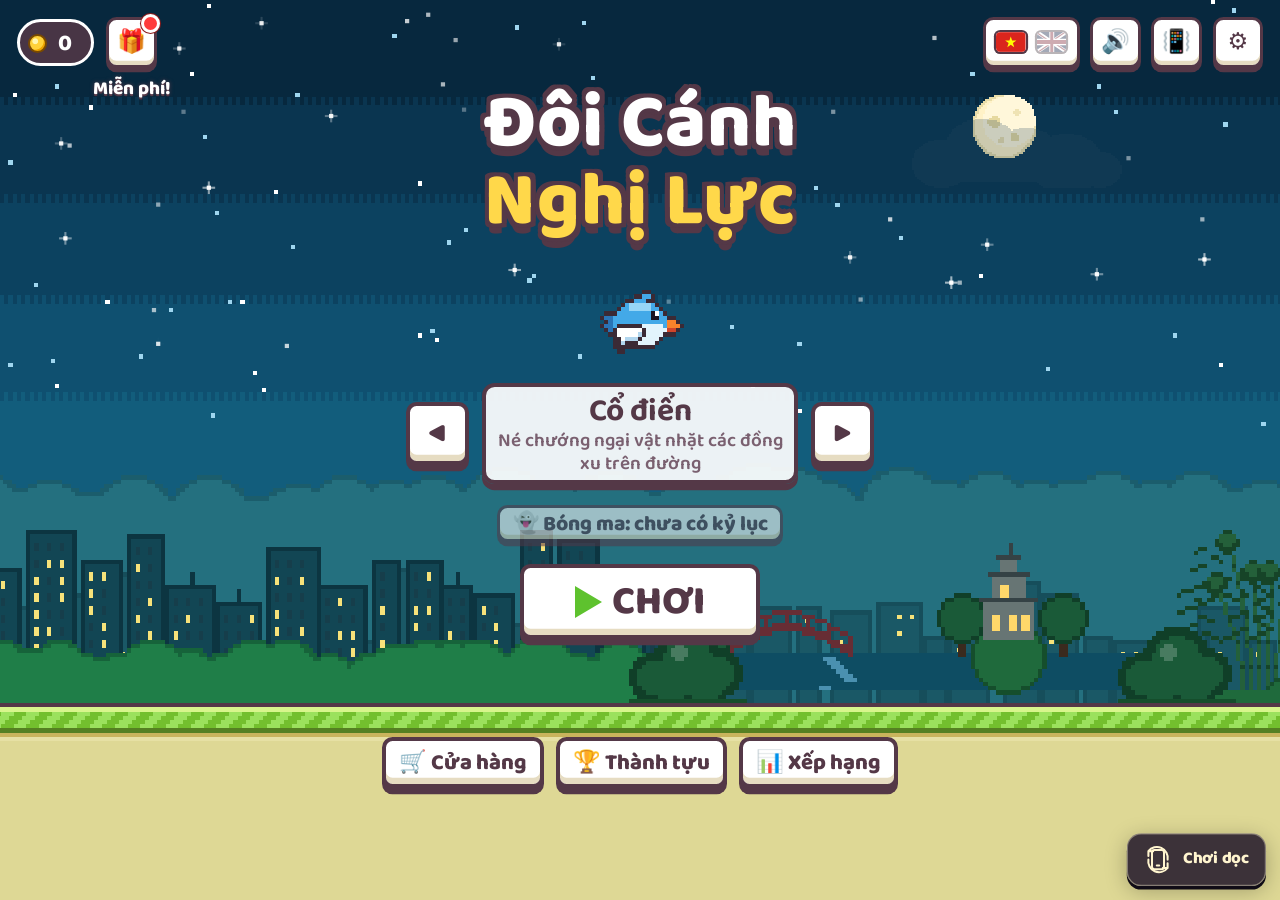
==== commit de5bd27b: "Update index.html" ====
--- a/apps/wings-of-will-canh-chim-nghi-luc/index.html
+++ b/apps/wings-of-will-canh-chim-nghi-luc/index.html
@@ -11,7 +11,7 @@
 <link rel="preconnect" href="https://fonts.gstatic.com" crossorigin>
 <link href="https://fonts.googleapis.com/css2?family=Baloo+2:wght@600;800&display=swap" rel="stylesheet">
 <style>
-:root{--ink:#543847}
+:root{--ink:#543847;--ui-strength:1;--ui-blur:10px}
 *{box-sizing:border-box}
 html,body{margin:0;height:100%;background:#15151b;overflow:hidden;touch-action:none;overscroll-behavior:none;-webkit-user-select:none;user-select:none;-webkit-tap-highlight-color:transparent;-webkit-touch-callout:none}
 body{display:flex;align-items:center;justify-content:center;font-family:'Baloo 2','Trebuchet MS',system-ui,sans-serif;color:var(--ink)}
@@ -42,29 +42,29 @@
 .topbar .row{gap:calc(var(--u)*5)}
 .topbar .coinbox{font-size:calc(var(--u)*11);padding:calc(var(--u)*1.5) calc(var(--u)*9) calc(var(--u)*0.5) calc(var(--u)*4)}
 .topbar .coinbox .coin{width:calc(var(--u)*9);height:calc(var(--u)*9)}
-.langopt{display:flex;align-items:center;gap:calc(var(--u)*10);width:100%;font:inherit;font-weight:800;font-size:calc(var(--u)*14);color:var(--ink);background:#fff8dc;border:calc(var(--u)*1.5) solid var(--ink);border-radius:calc(var(--u)*8);padding:calc(var(--u)*8) calc(var(--u)*12);margin-bottom:calc(var(--u)*8);cursor:pointer}
+.langopt{display:flex;align-items:center;gap:calc(var(--u)*10);width:100%;font:inherit;font-weight:800;font-size:calc(var(--u)*14);color:var(--ink);background:rgba(255,248,220,calc(1 * var(--ui-strength,1)));border:calc(var(--u)*1.5) solid var(--ink);border-radius:calc(var(--u)*8);padding:calc(var(--u)*8) calc(var(--u)*12);margin-bottom:calc(var(--u)*8);cursor:pointer}
 .langopt .flag{width:calc(var(--u)*36);height:calc(var(--u)*24);border-radius:calc(var(--u)*3)}
-.langopt.on{background:#d9f7b0;box-shadow:0 0 0 calc(var(--u)*1.5) #5ec22e}
+.langopt.on{background:rgba(217,247,176,calc(1 * var(--ui-strength,1)));box-shadow:0 0 0 calc(var(--u)*1.5) #5ec22e}
 .langopt .ck{margin-left:auto;color:#3a9a38}
 .title2{font-weight:800;font-size:calc(var(--u)*34);line-height:1;white-space:nowrap}
 .ready-t{color:#86e05a}
 .over-t{color:#f6a12e}
 .small{font-size:calc(var(--u)*10);font-weight:600;line-height:1.25;text-align:center}
 .lbl-w{color:#fff;font-weight:800;font-size:calc(var(--u)*11);text-align:center;--o:calc(var(--u)*1.2)}
-.btn{font:inherit;font-weight:800;font-size:calc(var(--u)*13);line-height:1.1;color:var(--ink);background:#fff;border:calc(var(--u)*2) solid var(--ink);border-radius:calc(var(--u)*5);padding:calc(var(--u)*5) calc(var(--u)*10) calc(var(--u)*4);box-shadow:inset 0 calc(var(--u)*-3) 0 #e6dcc2,0 calc(var(--u)*3) 0 var(--ink);cursor:pointer;display:inline-flex;align-items:center;gap:calc(var(--u)*5);justify-content:center;white-space:nowrap;position:relative}
+.btn{font:inherit;font-weight:800;font-size:calc(var(--u)*13);line-height:1.1;color:var(--ink);background:rgba(255,255,255,calc(1 * var(--ui-strength,1)));border:calc(var(--u)*2) solid var(--ink);border-radius:calc(var(--u)*5);padding:calc(var(--u)*5) calc(var(--u)*10) calc(var(--u)*4);box-shadow:inset 0 calc(var(--u)*-3) 0 #e6dcc2,0 calc(var(--u)*3) 0 var(--ink);cursor:pointer;display:inline-flex;align-items:center;gap:calc(var(--u)*5);justify-content:center;white-space:nowrap;position:relative}
 .btn:active{transform:translateY(calc(var(--u)*2));box-shadow:inset 0 calc(var(--u)*-3) 0 #e6dcc2,0 calc(var(--u)*1) 0 var(--ink)}
 .btn:disabled{opacity:.55}
 .btn.play{font-size:calc(var(--u)*19);padding:calc(var(--u)*6) calc(var(--u)*24) calc(var(--u)*5)}
 .tri{width:0;height:0;border-left:calc(var(--u)*13) solid #5ec22e;border-top:calc(var(--u)*8) solid transparent;border-bottom:calc(var(--u)*8) solid transparent}
-.btn.org{background:#f6a12e;color:#fff;box-shadow:inset 0 calc(var(--u)*-3) 0 #d4801a,0 calc(var(--u)*3) 0 var(--ink);text-shadow:0 calc(var(--u)*1.5) 0 var(--ink)}
+.btn.org{background:rgba(246,161,46,calc(1 * var(--ui-strength,1)));color:#fff;box-shadow:inset 0 calc(var(--u)*-3) 0 #d4801a,0 calc(var(--u)*3) 0 var(--ink);text-shadow:0 calc(var(--u)*1.5) 0 var(--ink)}
 .btn.sm{font-size:calc(var(--u)*10);padding:calc(var(--u)*3) calc(var(--u)*6) calc(var(--u)*2);border-width:calc(var(--u)*1.5);box-shadow:inset 0 calc(var(--u)*-2) 0 #e6dcc2,0 calc(var(--u)*2) 0 var(--ink)}
 .btn.ic{width:calc(var(--u)*30);height:calc(var(--u)*30);padding:0;font-size:calc(var(--u)*14)}
 .btn.mid{font-size:calc(var(--u)*10.5);padding:calc(var(--u)*5) calc(var(--u)*6) calc(var(--u)*4);gap:calc(var(--u)*3)}
 .coin{display:inline-block;flex:none;width:calc(var(--u)*10);height:calc(var(--u)*10);border-radius:50%;background:radial-gradient(circle at 35% 35%,#fff6b0 0 18%,#ffd23a 24% 58%,#eea600 64%);border:calc(var(--u)*1.4) solid #7a4a00;vertical-align:middle}
 .topbar{position:absolute;top:calc(var(--st) + var(--u)*8);left:calc(var(--u)*8);right:calc(var(--u)*8);display:flex;justify-content:space-between;align-items:center}
-.coinbox{pointer-events:auto;background:rgba(84,56,71,.85);color:#fff;font-weight:800;font-size:calc(var(--u)*13);border-radius:calc(var(--u)*20);padding:calc(var(--u)*2) calc(var(--u)*10) calc(var(--u)*1) calc(var(--u)*5);display:flex;align-items:center;gap:calc(var(--u)*5);border:calc(var(--u)*1.5) solid #fff}
+.coinbox{pointer-events:auto;background:rgba(84,56,71,calc(.85 * var(--ui-strength,1)));color:#fff;font-weight:800;font-size:calc(var(--u)*13);border-radius:calc(var(--u)*20);padding:calc(var(--u)*2) calc(var(--u)*10) calc(var(--u)*1) calc(var(--u)*5);display:flex;align-items:center;gap:calc(var(--u)*5);border:calc(var(--u)*1.5) solid #fff}
 .modesel{display:flex;align-items:center;gap:calc(var(--u)*6)}
-.modebox{background:rgba(255,255,255,.92);border:calc(var(--u)*2) solid var(--ink);border-radius:calc(var(--u)*6);width:calc(var(--u)*150);text-align:center;padding:calc(var(--u)*3) calc(var(--u)*4) calc(var(--u)*2);box-shadow:0 calc(var(--u)*3) 0 var(--ink)}
+.modebox{background:rgba(255,255,255,calc(.92 * var(--ui-strength,1)));border:calc(var(--u)*2) solid var(--ink);border-radius:calc(var(--u)*6);width:calc(var(--u)*150);text-align:center;padding:calc(var(--u)*3) calc(var(--u)*4) calc(var(--u)*2);box-shadow:0 calc(var(--u)*3) 0 var(--ink)}
 .modebox b{display:block;font-size:calc(var(--u)*15);line-height:1.15}
 .modebox span{display:block;font-size:calc(var(--u)*9);font-weight:600;line-height:1.2;color:#7a6070}
 #tapCv{width:calc(var(--u)*32);height:calc(var(--u)*52);image-rendering:pixelated;animation:tapb 1s ease-in-out infinite}
@@ -73,30 +73,30 @@
 .fadeout{animation:fo .28s forwards}
 @keyframes fo{to{opacity:0}}
 .pausebtn{position:absolute;top:calc(var(--st) + var(--u)*10);left:calc(var(--u)*10)}
-.panel{width:calc(var(--u)*226);height:calc(var(--u)*114);background:#ded895;border:calc(var(--u)*2) solid var(--ink);border-radius:calc(var(--u)*6);box-shadow:inset 0 0 0 calc(var(--u)*2) #fbf6c8,inset 0 0 0 calc(var(--u)*3.5) #c9b56a,0 calc(var(--u)*3) 0 var(--ink);display:flex;justify-content:space-between;padding:calc(var(--u)*11) calc(var(--u)*14)}
+.panel{width:calc(var(--u)*226);height:calc(var(--u)*114);background:rgba(222,216,149,calc(1 * var(--ui-strength,1)));border:calc(var(--u)*2) solid var(--ink);border-radius:calc(var(--u)*6);box-shadow:inset 0 0 0 calc(var(--u)*2) #fbf6c8,inset 0 0 0 calc(var(--u)*3.5) #c9b56a,0 calc(var(--u)*3) 0 var(--ink);display:flex;justify-content:space-between;padding:calc(var(--u)*11) calc(var(--u)*14)}
 .lbl{font-size:calc(var(--u)*10);font-weight:800;color:#e0703a;line-height:1.1;letter-spacing:calc(var(--u)*.3)}
 .num{font-size:calc(var(--u)*25);font-weight:800;line-height:1.05;--o:calc(var(--u)*1.6)}
 .pl{display:flex;flex-direction:column;align-items:center;gap:calc(var(--u)*4)}
 .pr{display:flex;flex-direction:column;align-items:flex-end}
-.medalwrap{width:calc(var(--u)*50);height:calc(var(--u)*50);border-radius:50%;background:#d0c47e;position:relative;box-shadow:inset 0 calc(var(--u)*2) 0 #b8ab62}
+.medalwrap{width:calc(var(--u)*50);height:calc(var(--u)*50);border-radius:50%;background:rgba(208,196,126,calc(1 * var(--ui-strength,1)));position:relative;box-shadow:inset 0 calc(var(--u)*2) 0 #b8ab62}
 #medalCv{width:100%;height:100%;image-rendering:pixelated;display:block}
 .spark{position:absolute;color:#fff;font-size:calc(var(--u)*11);line-height:1;pointer-events:none;animation:sp .5s ease-out both;text-shadow:0 0 calc(var(--u)*2) #fff}
 @keyframes sp{0%{transform:scale(0)}50%{transform:scale(1.2)}100%{transform:scale(0)}}
 .new{display:inline-block;background:#e8343c;color:#fff;font-size:calc(var(--u)*8);padding:0 calc(var(--u)*4);border-radius:calc(var(--u)*3);margin-right:calc(var(--u)*4);vertical-align:middle;line-height:1.5}
-.earn{background:rgba(84,56,71,.88);color:#fff;font-weight:800;font-size:calc(var(--u)*12);border-radius:calc(var(--u)*20);padding:calc(var(--u)*2) calc(var(--u)*12) calc(var(--u)*1);display:flex;align-items:center;gap:calc(var(--u)*5)}
-.rankline{background:#fff8dc;border:calc(var(--u)*1.5) solid var(--ink);border-radius:calc(var(--u)*6);font-weight:800;font-size:calc(var(--u)*11);padding:calc(var(--u)*3) calc(var(--u)*6);display:flex;align-items:center;gap:calc(var(--u)*5)}
-.rankline input,.namebox input{font:inherit;font-weight:800;font-size:calc(var(--u)*12);width:calc(var(--u)*92);border:calc(var(--u)*1.5) solid var(--ink);border-radius:calc(var(--u)*4);padding:calc(var(--u)*1) calc(var(--u)*5);color:var(--ink);background:#fff;user-select:text;-webkit-user-select:text}
+.earn{background:rgba(84,56,71,calc(.88 * var(--ui-strength,1)));color:#fff;font-weight:800;font-size:calc(var(--u)*12);border-radius:calc(var(--u)*20);padding:calc(var(--u)*2) calc(var(--u)*12) calc(var(--u)*1);display:flex;align-items:center;gap:calc(var(--u)*5)}
+.rankline{background:rgba(255,248,220,calc(1 * var(--ui-strength,1)));border:calc(var(--u)*1.5) solid var(--ink);border-radius:calc(var(--u)*6);font-weight:800;font-size:calc(var(--u)*11);padding:calc(var(--u)*3) calc(var(--u)*6);display:flex;align-items:center;gap:calc(var(--u)*5)}
+.rankline input,.namebox input{font:inherit;font-weight:800;font-size:calc(var(--u)*12);width:calc(var(--u)*92);border:calc(var(--u)*1.5) solid var(--ink);border-radius:calc(var(--u)*4);padding:calc(var(--u)*1) calc(var(--u)*5);color:var(--ink);background:rgba(255,255,255,calc(1 * var(--ui-strength,1)));user-select:text;-webkit-user-select:text}
 #sOver.anim .gameover{animation:drop .5s ease-out both}
 #sOver.anim .panel{animation:rise .45s .45s cubic-bezier(.2,.8,.3,1) both}
 #sOver.anim .after{animation:fin .3s 1.15s both}
 @keyframes drop{0%{transform:translateY(calc(var(--u)*-30));opacity:0}60%{transform:translateY(calc(var(--u)*5));opacity:1}100%{transform:none;opacity:1}}
 @keyframes rise{from{transform:translateY(calc(var(--u)*420))}to{transform:none}}
 @keyframes fin{from{opacity:0;transform:translateY(calc(var(--u)*6))}to{opacity:1;transform:none}}
-.pbox{background:#ded895;border:calc(var(--u)*2) solid var(--ink);border-radius:calc(var(--u)*8);padding:calc(var(--u)*14) calc(var(--u)*18);display:flex;flex-direction:column;align-items:center;gap:calc(var(--u)*10);box-shadow:inset 0 0 0 calc(var(--u)*2) #fbf6c8,0 calc(var(--u)*3) 0 var(--ink)}
-#sPause{background:rgba(0,0,0,.35)}
-.modal{position:absolute;inset:0;background:rgba(20,10,20,.55);display:none;align-items:center;justify-content:center;z-index:20;padding:calc(var(--st) + var(--u)*10) calc(var(--u)*8) calc(var(--u)*10)}
+.pbox{background:rgba(222,216,149,calc(1 * var(--ui-strength,1)));border:calc(var(--u)*2) solid var(--ink);border-radius:calc(var(--u)*8);padding:calc(var(--u)*14) calc(var(--u)*18);display:flex;flex-direction:column;align-items:center;gap:calc(var(--u)*10);box-shadow:inset 0 0 0 calc(var(--u)*2) #fbf6c8,0 calc(var(--u)*3) 0 var(--ink)}
+#sPause{background:rgba(0,0,0,calc(.35 * var(--ui-strength,1)))}
+.modal{position:absolute;inset:0;background:rgba(20,10,20,calc(.55 * var(--ui-strength,1)));display:none;align-items:center;justify-content:center;z-index:20;padding:calc(var(--st) + var(--u)*10) calc(var(--u)*8) calc(var(--u)*10)}
 .modal.show{display:flex}
-.mbox{width:100%;max-width:calc(var(--u)*330);max-height:100%;background:#ded895;border:calc(var(--u)*2) solid var(--ink);border-radius:calc(var(--u)*8);display:flex;flex-direction:column;overflow:hidden;box-shadow:inset 0 0 0 calc(var(--u)*2) #fbf6c8,0 calc(var(--u)*3) 0 var(--ink)}
+.mbox{width:100%;max-width:calc(var(--u)*330);max-height:100%;background:rgba(222,216,149,calc(1 * var(--ui-strength,1)));border:calc(var(--u)*2) solid var(--ink);border-radius:calc(var(--u)*8);display:flex;flex-direction:column;overflow:hidden;box-shadow:inset 0 0 0 calc(var(--u)*2) #fbf6c8,0 calc(var(--u)*3) 0 var(--ink)}
 .mhead{display:flex;justify-content:space-between;align-items:center;padding:calc(var(--u)*8) calc(var(--u)*8) calc(var(--u)*4) calc(var(--u)*12);font-size:calc(var(--u)*18);font-weight:800}
 .mhead .coinbox{font-size:calc(var(--u)*11)}
 .mtabs{display:flex;gap:calc(var(--u)*4);min-width:0;max-width:100%;overflow-x:auto;padding:calc(var(--u)*2) calc(var(--u)*8) calc(var(--u)*6);touch-action:pan-x;flex:none;scrollbar-width:none;overscroll-behavior-x:contain}
@@ -111,20 +111,20 @@
 .species-tabs{padding-top:0;padding-bottom:calc(var(--u)*6)}
 .species-tabs[hidden]{display:none}
 .species-tabs .tab{font-size:calc(var(--u)*10);border-radius:calc(var(--u)*5)}
-.species-tabs .tab.on{background:#63894b;color:#fff}
+.species-tabs .tab.on{background:rgba(99,137,75,calc(1 * var(--ui-strength,1)));color:#fff}
 .mbody{min-height:0}
-.tab{font:inherit;font-weight:800;font-size:calc(var(--u)*10.5);color:var(--ink);background:#fff8dc;border:calc(var(--u)*1.5) solid var(--ink);border-radius:calc(var(--u)*12);padding:calc(var(--u)*2) calc(var(--u)*8) calc(var(--u)*1);white-space:nowrap;cursor:pointer}
-.tab.on{background:#f6a12e;color:#fff}
+.tab{font:inherit;font-weight:800;font-size:calc(var(--u)*10.5);color:var(--ink);background:rgba(255,248,220,calc(1 * var(--ui-strength,1)));border:calc(var(--u)*1.5) solid var(--ink);border-radius:calc(var(--u)*12);padding:calc(var(--u)*2) calc(var(--u)*8) calc(var(--u)*1);white-space:nowrap;cursor:pointer}
+.tab.on{background:rgba(246,161,46,calc(1 * var(--ui-strength,1)));color:#fff}
 .mbody{overflow-y:auto;padding:calc(var(--u)*2) calc(var(--u)*8) calc(var(--u)*10);touch-action:pan-y;-webkit-overflow-scrolling:touch;user-select:none}
 .grid{display:grid;grid-template-columns:repeat(3,1fr);gap:calc(var(--u)*6)}
-.card{background:#fff8dc;border:calc(var(--u)*1.5) solid var(--ink);border-radius:calc(var(--u)*6);padding:calc(var(--u)*4);display:flex;flex-direction:column;align-items:center;gap:calc(var(--u)*2)}
-.card.eq{background:#d9f7b0;box-shadow:0 0 0 calc(var(--u)*1.5) #5ec22e}
-.card canvas{width:100%;aspect-ratio:4/3;border-radius:calc(var(--u)*3);background:#4ec0ca}
+.card{background:rgba(255,248,220,calc(1 * var(--ui-strength,1)));border:calc(var(--u)*1.5) solid var(--ink);border-radius:calc(var(--u)*6);padding:calc(var(--u)*4);display:flex;flex-direction:column;align-items:center;gap:calc(var(--u)*2)}
+.card.eq{background:rgba(217,247,176,calc(1 * var(--ui-strength,1)));box-shadow:0 0 0 calc(var(--u)*1.5) #5ec22e}
+.card canvas{width:100%;aspect-ratio:4/3;border-radius:calc(var(--u)*3);background:rgba(78,192,202,calc(1 * var(--ui-strength,1)))}
 .card .cn{font-size:calc(var(--u)*9.5);font-weight:800;text-align:center;line-height:1.1;height:calc(var(--u)*21);display:flex;align-items:center;justify-content:center;overflow:hidden}
 .shopwrap{overflow-y:auto;overflow-x:hidden;touch-action:pan-y;-webkit-overflow-scrolling:touch;padding:calc(var(--u)*2);margin:0 calc(var(--u)*-2);scrollbar-width:thin;scrollbar-color:#a08070 transparent;border-radius:calc(var(--u)*6)}
 .shopwrap::-webkit-scrollbar{width:calc(var(--u)*4)}.shopwrap::-webkit-scrollbar-thumb{background:#a08070;border-radius:calc(var(--u)*3)}
 .sec{font-weight:800;font-size:calc(var(--u)*12);margin:calc(var(--u)*6) 0 calc(var(--u)*4)}
-.li{display:flex;align-items:center;gap:calc(var(--u)*7);background:#fff8dc;border:calc(var(--u)*1.5) solid var(--ink);border-radius:calc(var(--u)*6);padding:calc(var(--u)*5) calc(var(--u)*7);margin-bottom:calc(var(--u)*5)}
+.li{display:flex;align-items:center;gap:calc(var(--u)*7);background:rgba(255,248,220,calc(1 * var(--ui-strength,1)));border:calc(var(--u)*1.5) solid var(--ink);border-radius:calc(var(--u)*6);padding:calc(var(--u)*5) calc(var(--u)*7);margin-bottom:calc(var(--u)*5)}
 .li.lock{opacity:.6}
 .li .ico{font-size:calc(var(--u)*17);width:calc(var(--u)*22);text-align:center;flex:none}
 .li .tx{flex:1;min-width:0}
@@ -133,20 +133,20 @@
 .li .rw{font-weight:800;font-size:calc(var(--u)*10);display:flex;align-items:center;gap:calc(var(--u)*3);flex:none}
 .bar{height:calc(var(--u)*5);background:#e6dcc2;border-radius:calc(var(--u)*3);margin-top:calc(var(--u)*3);overflow:hidden}
 .bar i{display:block;height:100%;background:#5ec22e}
-.rk{display:flex;align-items:center;gap:calc(var(--u)*6);background:#fff8dc;border-bottom:calc(var(--u)*1) solid #e6dcc2;padding:calc(var(--u)*4) calc(var(--u)*6);font-size:calc(var(--u)*11);font-weight:800}
+.rk{display:flex;align-items:center;gap:calc(var(--u)*6);background:rgba(255,248,220,calc(1 * var(--ui-strength,1)));border-bottom:calc(var(--u)*1) solid #e6dcc2;padding:calc(var(--u)*4) calc(var(--u)*6);font-size:calc(var(--u)*11);font-weight:800}
 .rk:first-child{border-radius:calc(var(--u)*6) calc(var(--u)*6) 0 0}
 .rk .n{width:calc(var(--u)*18);color:#e0703a}
 .rk .nm{flex:1;overflow:hidden;text-overflow:ellipsis;white-space:nowrap}
 .rk small{font-size:calc(var(--u)*8);color:#9a8090;font-weight:600}
 .rkwrap{border:calc(var(--u)*1.5) solid var(--ink);border-radius:calc(var(--u)*6);overflow:hidden}
 .stats{display:grid;grid-template-columns:1fr 1fr;gap:calc(var(--u)*4)}
-.stats div{background:#fff8dc;border:calc(var(--u)*1.5) solid var(--ink);border-radius:calc(var(--u)*5);padding:calc(var(--u)*3) calc(var(--u)*6);font-size:calc(var(--u)*9);font-weight:600}
+.stats div{background:rgba(255,248,220,calc(1 * var(--ui-strength,1)));border:calc(var(--u)*1.5) solid var(--ink);border-radius:calc(var(--u)*5);padding:calc(var(--u)*3) calc(var(--u)*6);font-size:calc(var(--u)*9);font-weight:600}
 .stats b{display:block;font-size:calc(var(--u)*13)}
 .namebox{display:flex;align-items:center;gap:calc(var(--u)*6);font-weight:800;font-size:calc(var(--u)*11);margin:calc(var(--u)*4) 0}
 .empty{text-align:center;font-weight:600;font-size:calc(var(--u)*11);padding:calc(var(--u)*14) 0;color:#7a6070}
 .shareimg{max-width:100%;max-height:calc(var(--u)*300);margin:0 auto;border:calc(var(--u)*2) solid var(--ink);border-radius:calc(var(--u)*6);display:block;user-select:auto;-webkit-user-select:auto;-webkit-touch-callout:default;pointer-events:auto}
 #toasts{position:absolute;bottom:calc(env(safe-area-inset-bottom,0px) + var(--u)*78);left:0;right:0;display:flex;flex-direction:column;align-items:center;z-index:30;pointer-events:none}
-.toast{background:rgba(59,42,53,.94);color:#fff;font-weight:800;font-size:calc(var(--u)*11);padding:calc(var(--u)*4) calc(var(--u)*12) calc(var(--u)*3);border-radius:calc(var(--u)*14);border:calc(var(--u)*1.5) solid #fff;max-width:92%;text-align:center;animation:tin .25s ease-out both}
+.toast{background:rgba(59,42,53,calc(.94 * var(--ui-strength,1)));color:#fff;font-weight:800;font-size:calc(var(--u)*11);padding:calc(var(--u)*4) calc(var(--u)*12) calc(var(--u)*3);border-radius:calc(var(--u)*14);border:calc(var(--u)*1.5) solid #fff;max-width:92%;text-align:center;animation:tin .25s ease-out both}
 .toast.out{animation:tout .35s ease-in both}
 @keyframes tin{from{transform:translateY(calc(var(--u)*20));opacity:0}to{transform:none;opacity:1}}
 @keyframes tout{to{transform:translateY(calc(var(--u)*20));opacity:0}}
@@ -174,60 +174,60 @@
 
 /* Các phong cách dùng cùng tọa độ, kích thước và va chạm. */
 .gfx-options{display:flex;flex-direction:column;gap:calc(var(--u)*7);padding:calc(var(--u)*3)}
-.gfx-option{font:inherit;display:flex;align-items:center;gap:calc(var(--u)*9);padding:calc(var(--u)*7);width:100%;border:calc(var(--u)*1.5) solid #987e68;border-radius:calc(var(--u)*8);background:#fff9e7;color:var(--ink);text-align:left;cursor:pointer;touch-action:manipulation}
+.gfx-option{font:inherit;display:flex;align-items:center;gap:calc(var(--u)*9);padding:calc(var(--u)*7);width:100%;border:calc(var(--u)*1.5) solid #987e68;border-radius:calc(var(--u)*8);background:rgba(255,249,231,calc(1 * var(--ui-strength,1)));color:var(--ink);text-align:left;cursor:pointer;touch-action:manipulation}
 .gfx-option canvas{width:calc(var(--u)*84);height:calc(var(--u)*42);border-radius:calc(var(--u)*5);flex:none}
 .gfx-label{flex:1;min-width:0}.gfx-label b{display:block;font-size:calc(var(--u)*12);line-height:1.2}.gfx-label small{display:block;margin-top:calc(var(--u)*3);font-size:calc(var(--u)*9);line-height:1.25;color:#7a675b}
-.gfx-option.selected{background:#ecf7d5;border-color:#61873c;box-shadow:0 0 0 calc(var(--u)*1) #8fb95b}
+.gfx-option.selected{background:rgba(236,247,213,calc(1 * var(--ui-strength,1)));border-color:#61873c;box-shadow:0 0 0 calc(var(--u)*1) #8fb95b}
 .gfx-option:focus-visible{outline:calc(var(--u)*2) solid #e69b29;outline-offset:calc(var(--u)*2)}
 .gfx-check{font-size:calc(var(--u)*18);color:#5b8b3c;flex:none}.gfx-note{margin:calc(var(--u)*10) calc(var(--u)*4) calc(var(--u)*4);color:#6d5c4d}
 #stage[data-graphics="vector"] .btn,#stage[data-graphics="vector"] .modebox{border-radius:calc(var(--u)*8);box-shadow:inset 0 calc(var(--u)*-2) 0 #e8e4d5,0 calc(var(--u)*2) 0 #69515d}
-#stage[data-graphics="soft"] .btn,#stage[data-graphics="soft"] .modebox{background:linear-gradient(#fffdf2,#f6e9ce);border-color:#76594a;border-radius:calc(var(--u)*9);box-shadow:inset 0 calc(var(--u)*1) 0 #fff,0 calc(var(--u)*2) 0 #80614d,0 calc(var(--u)*3) calc(var(--u)*4) #533b3725;color:#654938}
-#stage[data-graphics="soft"] .mbox,#stage[data-graphics="soft"] .pbox{background:linear-gradient(#f7edce,#e9d8b0);border-color:#876d55}
+#stage[data-graphics="soft"] .btn,#stage[data-graphics="soft"] .modebox{background:linear-gradient(rgba(255,253,242,calc(1 * var(--ui-strength,1))),rgba(246,233,206,calc(1 * var(--ui-strength,1))));border-color:#76594a;border-radius:calc(var(--u)*9);box-shadow:inset 0 calc(var(--u)*1) 0 #fff,0 calc(var(--u)*2) 0 #80614d,0 calc(var(--u)*3) calc(var(--u)*4) #533b3725;color:#654938}
+#stage[data-graphics="soft"] .mbox,#stage[data-graphics="soft"] .pbox{background:linear-gradient(rgba(247,237,206,calc(1 * var(--ui-strength,1))),rgba(233,216,176,calc(1 * var(--ui-strength,1))));border-color:#876d55}
 #stage:not([data-graphics="classic"]) #tapCv,#stage:not([data-graphics="classic"]) #medalCv{image-rendering:auto}
 
 
 /* Live glass samples the actual scene behind each top-level surface. */
-#stage[data-graphics="modern"]{--ink:#203a53;--glass-line:rgba(255,255,255,.72);--glass-surface:linear-gradient(145deg,rgba(250,254,255,.60),rgba(214,235,245,.35));--glass-shadow:inset 0 .35px 0 #fff9,inset 0 -1px 0 #8198b322,0 8px 24px #102f4a24}
+#stage[data-graphics="modern"]{--ink:#203a53;--glass-line:rgba(255,255,255,.72);--glass-surface:linear-gradient(145deg,rgba(250,254,255,calc(.60 * var(--ui-strength,1))),rgba(214,235,245,calc(.35 * var(--ui-strength,1))));--glass-shadow:inset 0 .35px 0 #fff9,inset 0 -1px 0 #8198b322,0 8px 24px #102f4a24}
 #stage[data-graphics="modern"] :is(.mbox,.pbox,.panel,.modebox){--glass-tint:var(--glass-surface);background:var(--glass-tint);border:1px solid var(--glass-line);border-radius:calc(var(--u)*15);box-shadow:var(--glass-shadow);color:var(--ink)}
 #stage[data-graphics="modern"] :is(.pbox,.panel){}
-#stage[data-graphics="modern"] .modal{background:#10283e26}
-#stage[data-graphics="modern"] :is(.btn,.tab,.langopt,.gfx-option){--glass-tint:linear-gradient(155deg,#ffffffc4,#e4f2f6a6);background:var(--glass-tint);border:1px solid var(--glass-line);border-radius:calc(var(--u)*9);box-shadow:inset 0 .35px 0 #fffc,0 2px 5px #17365021;color:#203a53;text-shadow:none;transition:background-color .12s ease,box-shadow .12s ease}
+#stage[data-graphics="modern"] .modal{background:rgba(16,40,62,calc(0.14902 * var(--ui-strength,1)))}
+#stage[data-graphics="modern"] :is(.btn,.tab,.langopt,.gfx-option){--glass-tint:linear-gradient(155deg,rgba(255,255,255,calc(0.768627 * var(--ui-strength,1))),rgba(228,242,246,calc(0.65098 * var(--ui-strength,1))));background:var(--glass-tint);border:1px solid var(--glass-line);border-radius:calc(var(--u)*9);box-shadow:inset 0 .35px 0 #fffc,0 2px 5px #17365021;color:#203a53;text-shadow:none;transition:background-color .12s ease,box-shadow .12s ease}
 #stage[data-graphics="modern"] .btn:active{box-shadow:inset 0 1px 4px #18375527;transform:translateY(1px)}
-#stage[data-graphics="modern"] .btn.org,#stage[data-graphics="modern"] .tab.on{--glass-tint:linear-gradient(145deg,#b9edffe6,#77bfe3c9);background:var(--glass-tint);border-color:#effcff;color:#163e60;box-shadow:inset 0 .35px 0 #fffd,0 2px 8px #27719a29}
-#stage[data-graphics="modern"] :is(.coinbox,.earn,.rankline){--glass-tint:linear-gradient(145deg,#eefaff87,#ccdfef59);background:var(--glass-tint);border:1px solid #ffffff9c;box-shadow:inset 0 .35px 0 #ffffff91;color:#203a53}
-#stage[data-graphics="modern"] :is(.card,.li,.rk,.stats div){--glass-tint:linear-gradient(140deg,#f8fdffb8,#e9f5fb9e);background:var(--glass-tint);border:1px solid #ffffff94;border-radius:calc(var(--u)*10);box-shadow:inset 0 .35px 0 #ffffff91}
-#stage[data-graphics="modern"] .card.eq{--glass-tint:linear-gradient(145deg,#e3ffd3a3,#b5e5d16b);background:var(--glass-tint);border-color:#f4ffe8;box-shadow:inset 0 0 0 .5px #60b78b7d}
-#stage[data-graphics="modern"] .card canvas{--glass-tint:linear-gradient(#c4edf399,#a0d3e575);background:var(--glass-tint);border-radius:calc(var(--u)*7)}
-#stage[data-graphics="modern"] :is(.gfx-option.selected,.langopt.on){--glass-tint:linear-gradient(145deg,#d3f8ffd9,#c2e9f3a3);background:var(--glass-tint);border-color:#fffffff0;box-shadow:inset 0 0 0 .5px #549dbf80}
+#stage[data-graphics="modern"] .btn.org,#stage[data-graphics="modern"] .tab.on{--glass-tint:linear-gradient(145deg,rgba(185,237,255,calc(0.901961 * var(--ui-strength,1))),rgba(119,191,227,calc(0.788235 * var(--ui-strength,1))));background:var(--glass-tint);border-color:#effcff;color:#163e60;box-shadow:inset 0 .35px 0 #fffd,0 2px 8px #27719a29}
+#stage[data-graphics="modern"] :is(.coinbox,.earn,.rankline){--glass-tint:linear-gradient(145deg,rgba(238,250,255,calc(0.529412 * var(--ui-strength,1))),rgba(204,223,239,calc(0.34902 * var(--ui-strength,1))));background:var(--glass-tint);border:1px solid #ffffff9c;box-shadow:inset 0 .35px 0 #ffffff91;color:#203a53}
+#stage[data-graphics="modern"] :is(.card,.li,.rk,.stats div){--glass-tint:linear-gradient(140deg,rgba(248,253,255,calc(0.721569 * var(--ui-strength,1))),rgba(233,245,251,calc(0.619608 * var(--ui-strength,1))));background:var(--glass-tint);border:1px solid #ffffff94;border-radius:calc(var(--u)*10);box-shadow:inset 0 .35px 0 #ffffff91}
+#stage[data-graphics="modern"] .card.eq{--glass-tint:linear-gradient(145deg,rgba(227,255,211,calc(0.639216 * var(--ui-strength,1))),rgba(181,229,209,calc(0.419608 * var(--ui-strength,1))));background:var(--glass-tint);border-color:#f4ffe8;box-shadow:inset 0 0 0 .5px #60b78b7d}
+#stage[data-graphics="modern"] .card canvas{--glass-tint:linear-gradient(rgba(196,237,243,calc(0.6 * var(--ui-strength,1))),rgba(160,211,229,calc(0.458824 * var(--ui-strength,1))));background:var(--glass-tint);border-radius:calc(var(--u)*7)}
+#stage[data-graphics="modern"] :is(.gfx-option.selected,.langopt.on){--glass-tint:linear-gradient(145deg,rgba(211,248,255,calc(0.85098 * var(--ui-strength,1))),rgba(194,233,243,calc(0.639216 * var(--ui-strength,1))));background:var(--glass-tint);border-color:#fffffff0;box-shadow:inset 0 0 0 .5px #549dbf80}
 #stage[data-graphics="modern"] :is(.small,.gfx-note,.gfx-label small){color:#29465d}
 #stage[data-graphics="modern"] .gfx-check{color:#226b86}
 #stage[data-graphics="modern"] .mbody{scrollbar-color:#507f9b66 transparent;scrollbar-width:thin}
-#stage[data-graphics="modern"] .toast{--glass-tint:linear-gradient(145deg,#243f55eb,#254657d9);background:var(--glass-tint);border:1px solid #ffffff8c;box-shadow:inset 0 .35px 0 #ffffff44;color:#fff}
+#stage[data-graphics="modern"] .toast{--glass-tint:linear-gradient(145deg,rgba(36,63,85,calc(0.921569 * var(--ui-strength,1))),rgba(37,70,87,calc(0.85098 * var(--ui-strength,1))));background:var(--glass-tint);border:1px solid #ffffff8c;box-shadow:inset 0 .35px 0 #ffffff44;color:#fff}
 .species-preview{cursor:pointer;touch-action:pan-y}
 .species-preview:focus-visible{outline:2px solid #3787aa;outline-offset:2px}
 .card.previewing{outline:calc(var(--u)*1.5) solid #4397ac;outline-offset:calc(var(--u)*1)}
 .preview-caption{display:flex;align-items:center;justify-content:space-between;gap:calc(var(--u)*8);padding:calc(var(--u)*5) calc(var(--u)*2) calc(var(--u)*9);font-size:calc(var(--u)*11);font-weight:800;color:var(--ink)}
 .preview-caption span{min-width:0;overflow-wrap:anywhere}
 
-@media (prefers-reduced-transparency:reduce){#stage[data-graphics="modern"] :is(.mbox,.pbox,.panel){background:#e4f1f4;}}
+@media (prefers-reduced-transparency:reduce){#stage[data-graphics="modern"] :is(.mbox,.pbox,.panel){background:rgba(228,241,244,calc(1 * var(--ui-strength,1)));}}
 
 
 /* Nested controls share their enclosing panel's live blur to limit compositor work. */
 #stage[data-graphics="modern"] :is(button,.mbox,.pbox,.panel,.modebox,.coinbox,.earn,.rankline,.card,.li,.rk,.stats :where(div),.namebox,.toast,.medalwrap,input){}
 #stage[data-graphics="modern"] .mbox{}
 #stage[data-graphics="modern"] :is(.pbox,.panel){}
-#stage[data-graphics="modern"] :is(.namebox,.medalwrap,input){--glass-tint:linear-gradient(145deg,#f7fdff8c,#e1effa4d);background:var(--glass-tint);border:1px solid #ffffff9c;box-shadow:inset 0 .35px 0 #ffffffa6;color:#203a53}
+#stage[data-graphics="modern"] :is(.namebox,.medalwrap,input){--glass-tint:linear-gradient(145deg,rgba(247,253,255,calc(0.54902 * var(--ui-strength,1))),rgba(225,239,250,calc(0.301961 * var(--ui-strength,1))));background:var(--glass-tint);border:1px solid #ffffff9c;box-shadow:inset 0 .35px 0 #ffffffa6;color:#203a53}
 #stage[data-graphics="modern"] .namebox{border-radius:calc(var(--u)*9);padding:calc(var(--u)*6)}
 /* An opacity animation on the parent would prevent its buttons from blurring the scene. */
 #stage[data-graphics="modern"] #sOver.anim .after{animation:glass-controls-in .3s 1.15s both}
 @keyframes glass-controls-in{0%{visibility:hidden;transform:translateY(calc(var(--u)*6))}1%{visibility:visible}100%{visibility:visible;transform:none}}
 /* The orientation control is a sibling of #stage and follows the same graphics setting. */
-html[data-graphics="modern"] #bOrientation{--glass-tint:linear-gradient(145deg,#effaffaa,#c7e3f173);background:var(--glass-tint);color:#203a53;border:1px solid #ffffffb8;box-shadow:inset 0 .35px 0 #ffffffb3,0 3px 12px #1736502b;}
-html[data-graphics="modern"] #bOrientation small{background:#effaff73;color:#29465d;border:1px solid #ffffff70}
-html[data-graphics="modern"] #bOrientation:hover{background:linear-gradient(145deg,#ffffffbf,#d2edf88c)}
+html[data-graphics="modern"] #bOrientation{--glass-tint:linear-gradient(145deg,rgba(239,250,255,calc(0.666667 * var(--ui-strength,1))),rgba(199,227,241,calc(0.45098 * var(--ui-strength,1))));background:var(--glass-tint);color:#203a53;border:1px solid #ffffffb8;box-shadow:inset 0 .35px 0 #ffffffb3,0 3px 12px #1736502b;}
+html[data-graphics="modern"] #bOrientation small{background:rgba(239,250,255,calc(0.45098 * var(--ui-strength,1)));color:#29465d;border:1px solid #ffffff70}
+html[data-graphics="modern"] #bOrientation:hover{background:linear-gradient(145deg,rgba(255,255,255,calc(0.74902 * var(--ui-strength,1))),rgba(210,237,248,calc(0.54902 * var(--ui-strength,1))))}
 
 @media (prefers-reduced-transparency:reduce){
-  #stage[data-graphics="modern"] :is(button,.mbox,.pbox,.panel,.modebox,.coinbox,.earn,.rankline,.card,.li,.rk,.stats :where(div),.namebox,.toast,.medalwrap,input),html[data-graphics="modern"] #bOrientation{background:#e4f1f4;}
+  #stage[data-graphics="modern"] :is(button,.mbox,.pbox,.panel,.modebox,.coinbox,.earn,.rankline,.card,.li,.rk,.stats :where(div),.namebox,.toast,.medalwrap,input),html[data-graphics="modern"] #bOrientation{background:rgba(228,241,244,calc(1 * var(--ui-strength,1)));}
 }
 
 /* Fractional inset highlights form the top hairline; avoid browsers rounding a .5px border up to 1px. */
@@ -235,8 +235,8 @@
 
 /* Literal filter values also support iOS versions with prefixed backdrop filters. */
 #stage[data-graphics="modern"] :is(button,.mbox,.pbox,.panel,.modebox,.coinbox,.earn,.rankline,.card,.li,.rk,.stats>div,.namebox,.toast,.medalwrap,input),html[data-graphics="modern"] #bOrientation{
-  -webkit-backdrop-filter:blur(10px) saturate(1.1);
-  backdrop-filter:blur(10px) saturate(1.1);
+  -webkit-backdrop-filter:blur(var(--ui-blur,10px)) saturate(1.1);
+  backdrop-filter:blur(var(--ui-blur,10px)) saturate(1.1);
 }
 /* One live blur per panel; child tints still reveal the changing scene through it. */
 #stage[data-graphics="modern"] :is(.mbox,.pbox,.panel,.rankline,.namebox) :is(button,.coinbox,.card,.li,.rk,.stats>div,.namebox,.medalwrap,input){
@@ -244,7 +244,7 @@
 }
 @media (prefers-reduced-transparency:reduce){
   #stage[data-graphics="modern"] :is(button,.mbox,.pbox,.panel,.modebox,.coinbox,.earn,.rankline,.card,.li,.rk,.stats>div,.namebox,.toast,.medalwrap,input),html[data-graphics="modern"] #bOrientation{
-    -webkit-backdrop-filter:none;backdrop-filter:none;background:#e4f1f4;
+    -webkit-backdrop-filter:none;backdrop-filter:none;background:rgba(228,241,244,calc(1 * var(--ui-strength,1)));
   }
 }
 .legacy-note{text-align:center;color:#7a5a3a;margin:0 0 calc(var(--u)*6);font-size:calc(var(--u)*10)}
@@ -300,7 +300,7 @@
 @keyframes boxPop{0%{transform:scale(.25) rotate(-12deg);opacity:0}60%{opacity:1}100%{transform:scale(1) rotate(0)}}
 #boxWinTag{position:relative;z-index:1;font-weight:800;font-size:calc(var(--u)*19);color:#fff;text-align:center;padding:0 calc(var(--u)*10);text-shadow:0 calc(var(--u)*2) 0 #2f6fd0,0 calc(var(--u)*-1) 0 #2f6fd0,calc(var(--u)*1.5) 0 0 #2f6fd0,calc(var(--u)*-1.5) 0 0 #2f6fd0,0 0 calc(var(--u)*10) #9fd0ff}
 #boxWinName{position:relative;z-index:1;font-weight:800;font-size:calc(var(--u)*22);color:#fff;text-align:center;text-shadow:0 calc(var(--u)*2) 0 #2a1a3a,0 0 calc(var(--u)*10) #b58cff}
-#boxDup{position:relative;z-index:1;display:none;align-items:center;gap:calc(var(--u)*6);max-width:86%;background:#fff8e6;color:#4a3426;border:calc(var(--u)*2) solid #3b2a35;border-radius:calc(var(--u)*10);padding:calc(var(--u)*7) calc(var(--u)*11);font-weight:800;font-size:calc(var(--u)*11);text-align:left;box-shadow:0 calc(var(--u)*3) 0 #3b2a35}
+#boxDup{position:relative;z-index:1;display:none;align-items:center;gap:calc(var(--u)*6);max-width:86%;background:rgba(255,248,230,calc(1 * var(--ui-strength,1)));color:#4a3426;border:calc(var(--u)*2) solid #3b2a35;border-radius:calc(var(--u)*10);padding:calc(var(--u)*7) calc(var(--u)*11);font-weight:800;font-size:calc(var(--u)*11);text-align:left;box-shadow:0 calc(var(--u)*3) 0 #3b2a35}
 #boxDup.show{display:flex;animation:boxPop .5s ease both}
 #boxBack{position:relative;z-index:1}
 #boxWin.show #boxBack{animation:boxFadeUp .4s .6s both}
@@ -312,7 +312,7 @@
 #mClose,#boxClose{display:inline-flex;align-items:center;justify-content:center;padding:0;line-height:1}
 /* Kiểu Mềm mại: chữ nâu trên nền kem, bỏ bóng chữ đậm để các nét không dính vào nhau */
 #stage[data-graphics="soft"] #boxBtns .btn{text-shadow:none;letter-spacing:.015em;font-weight:700}
-#stage[data-graphics="soft"] #boxBtns .btn.org{color:#5a3a24;background:linear-gradient(#ffe0a8,#f6b866)}
+#stage[data-graphics="soft"] #boxBtns .btn.org{color:#5a3a24;background:linear-gradient(rgba(255,224,168,calc(1 * var(--ui-strength,1))),rgba(246,184,102,calc(1 * var(--ui-strength,1))))}
 #boxWinCardWrap{position:relative;z-index:1;display:flex;justify-content:center;max-width:100%}
 #boxWinCardWrap #boxWinCard{max-width:100%}
 #boxWinRays{position:absolute;left:50%;top:50%;width:190%;aspect-ratio:1;transform:translate(-50%,-50%);border-radius:50%;pointer-events:none;display:none;
@@ -322,6 +322,30 @@
 @keyframes boxRays{to{transform:translate(-50%,-50%) rotate(360deg)}}
 @keyframes boxRaysPulse{0%,100%{opacity:.65}50%{opacity:1}}
 @media (prefers-reduced-motion:reduce){#boxWinRays{animation:none}}
+
+/* Settings controls: native ranges support touch, mouse, and keyboard without starting a flight. */
+#modal[data-kind="graphics"] .mbox{min-height:0}
+#modal[data-kind="graphics"] .mhead{flex-shrink:0}
+#modal[data-kind="graphics"] #mBody{overflow-y:auto;scrollbar-width:thin;scrollbar-color:#7e999b88 transparent}
+#modal[data-kind="graphics"] #mTabs{overflow-x:auto;scrollbar-width:thin;scrollbar-color:#7e999b88 transparent}
+#modal[data-kind="graphics"] #mTabs::-webkit-scrollbar{display:block;height:4px}
+#modal[data-kind="graphics"] #mTabs .tab{flex:1 0 auto;font-size:calc(var(--u)*12);padding:calc(var(--u)*5) calc(var(--u)*10)}
+.effect-settings{display:flex;flex-direction:column;gap:calc(var(--u)*8);padding:calc(var(--u)*5) calc(var(--u)*4)}
+.effect-setting{padding:calc(var(--u)*8) calc(var(--u)*10);border:1px solid #826f6750;border-radius:calc(var(--u)*8);background:rgba(255,255,255,calc(.18 * var(--ui-strength,1)))}
+.effect-head{display:flex;align-items:center;justify-content:space-between;gap:calc(var(--u)*8);font-size:calc(var(--u)*12);font-weight:800;line-height:1.3}
+.effect-head output{font-variant-numeric:tabular-nums;min-width:3ch;text-align:right}
+#stage input.effect-range{display:block;width:100%;height:calc(var(--u)*30);min-height:40px;margin:0;padding:0;border:0;border-radius:0;box-shadow:none;background:transparent;accent-color:#388b9e;cursor:pointer;touch-action:pan-y;-webkit-backdrop-filter:none;backdrop-filter:none}
+.effect-range:focus-visible{outline:2px solid #388b9e;outline-offset:2px;border-radius:4px}
+.effect-ends{display:flex;justify-content:space-between;gap:calc(var(--u)*8);font-size:calc(var(--u)*9);line-height:1.3}
+.effect-ends span:last-child{text-align:right}
+#stage[data-graphics="modern"] .effect-setting{border-color:#ffffff94;color:#203a53}
+
+.effect-hint{margin-top:calc(var(--u)*5);font-size:calc(var(--u)*9);line-height:1.35;text-align:left}
+#stage input.effect-range:disabled{opacity:.45;cursor:default}
+.effect-reset{display:flex;justify-content:center;padding:calc(var(--u)*8) calc(var(--u)*4) calc(var(--u)*4)}
+/* Match the heavy score type on every label in the result panel. */
+#sOver .panel :is(.lbl,.num,.new){color:#fff;--ink:#000;font-weight:800;font-family:inherit}
+#sOver .panel :is(.lbl,.new){--o:calc(var(--u)*.7);text-shadow:var(--o) 0 0 #000,calc(var(--o)*-1) 0 0 #000,0 var(--o) 0 #000,0 calc(var(--o)*-1) 0 #000,var(--o) var(--o) 0 #000,calc(var(--o)*-1) var(--o) 0 #000,var(--o) calc(var(--o)*-1) 0 #000,calc(var(--o)*-1) calc(var(--o)*-1) 0 #000}
 </style>
 </head>
 <body>
@@ -333,7 +357,7 @@
   <div id="sTitle" class="screen">
     <div class="topbar">
       <div class="row tl"><div class="coinbox"><i class="coin"></i><span id="coinTxt">0</span></div><div class="giftwrap"><button class="btn ic" id="bGift" aria-label="Blindbox" title="Blindbox"><svg viewBox="0 0 24 24" fill="none" stroke="currentColor" stroke-width="1.9" stroke-linecap="round" stroke-linejoin="round" aria-hidden="true"><rect x="3.5" y="9" width="17" height="11.5" rx="1.5"/><path d="M2.5 9h19v-3h-19z"/><path d="M12 6v14.5"/><path d="M12 6c-1.5-3-5.5-3.5-5.5-1 0 1.5 2.5 1.6 5.5 1zM12 6c1.5-3 5.5-3.5 5.5-1 0 1.5-2.5 1.6-5.5 1z"/></svg><i class="gdot"></i></button><span class="gtimer" id="giftTimer">00:00</span></div></div>
-      <div class="row"><button class="btn langbtn" id="bLang" title="Ngôn ngữ / Language"></button><button class="btn ic" id="bSound" title="Âm thanh">🔊</button><button class="btn ic" id="bVibe" title="Rung">📳</button><button class="btn ic" id="bGraphics" title="Thiết lập đồ họa" aria-label="Thiết lập đồ họa">⚙</button></div>
+      <div class="row"><button class="btn langbtn" id="bLang" title="Ngôn ngữ / Language"></button><button class="btn ic" id="bSound" title="Âm thanh">🔊</button><button class="btn ic" id="bVibe" title="Rung">📳</button><button class="btn ic" id="bGraphics" title="Cài đặt" aria-label="Cài đặt">⚙</button></div>
     </div>
     <div id="titleLogo" class="col" style="top:calc(var(--st) + var(--u)*(var(--gy)*0.09 + 16))"><div class="logo out" id="logo"></div></div>
     <div id="titleMenu" class="col" style="top:calc(var(--st) + var(--u)*(var(--gy)*0.47 + 16));gap:calc(var(--u)*10)">
@@ -368,7 +392,7 @@
       <div class="pbox">
         <div class="title2 out" style="color:#ffd84a" data-i18n="Tạm dừng">Tạm dừng</div>
         <button class="btn play" id="bResume"><span class="tri"></span><span data-i18n="Tiếp tục">Tiếp tục</span></button>
-        <button class="btn mid" id="bPauseGraphics" data-i18n="⚙ Đồ họa">⚙ Đồ họa</button>
+        <button class="btn mid" id="bPauseGraphics" data-i18n="⚙ Cài đặt">⚙ Cài đặt</button>
         <button class="btn mid" id="bQuit" data-i18n="🏠 Về menu">🏠 Về menu</button>
       </div>
     </div>
@@ -443,7 +467,7 @@
   best:{classic:0,hard:0,moving:0,items:0},
   board:{classic:[],hard:[],moving:[],items:[]},
   stats:{games:0,pipes:0,coinsEarned:0,flaps:0,time:0,items:0,shields:0},
-  box:{next:0,v:0},ach:{},daily:null,settings:{sound:true,vibe:true,ghost:false,lang:'vi',graphics:'classic',pixel:'low',customColor:'#43a9e8'}};}
+  box:{next:0,v:0},ach:{},daily:null,settings:{sound:true,vibe:true,ghost:false,lang:'vi',graphics:'classic',pixel:'low',customColor:'#43a9e8',rainDensity:100,snowDensity:100,uiOpacity:80}};}
 let save=defSave();
 function merge(d,s){if(!s||typeof s!=='object')return d;for(const k in s){const v=s[k];if(d[k]&&typeof d[k]==='object'&&!Array.isArray(d[k])&&v&&typeof v==='object'&&!Array.isArray(v))merge(d[k],v);else d[k]=v;}return d;}
 // Chỉ lưu tiến độ và lựa chọn; không lưu hình, âm thanh hay cache đồ họa.
@@ -453,16 +477,17 @@
 const SAVE_STATS=['games','pipes','coinsEarned','flaps','time','items','shields'];
 const ghostMem={};let storageBytes=0,storageOK=true;
 const safeNum=n=>Math.max(0,Math.min(Number.MAX_SAFE_INTEGER,Math.round(Number(n)||0)));
+function effectValue(value,fallback){const n=Number(value);return value==null||!Number.isFinite(n)?fallback:Math.max(10,Math.min(100,Math.round(n)));}
 function packSave(){return{v:2,c:safeNum(save.coins),n:String(save.name||'').slice(0,14),m:save.mode,
   o:SAVE_CATS.map(k=>[...new Set(save.owned[k])]),e:SAVE_CATS.map(k=>save.equip[k]),b:SAVE_MODES.map(k=>safeNum(save.best[k])),
   l:SAVE_MODES.map(k=>(save.board[k]||[]).slice(0,10).map(e=>[String(e.n||'').slice(0,14),safeNum(e.s),e.d,safeNum(e.id)])),
   s:SAVE_STATS.map(k=>safeNum(save.stats[k])),a:save.ach,d:save.daily,x:[safeNum(save.box&&save.box.next),(save.box&&save.box.v)|0],
-  t:[+!!save.settings.sound,+!!save.settings.vibe,+!!save.settings.ghost,save.settings.lang,save.settings.graphics,save.settings.pixel||'low',save.settings.customColor||'#43a9e8'],g:{}};}
+  t:[+!!save.settings.sound,+!!save.settings.vibe,+!!save.settings.ghost,save.settings.lang,save.settings.graphics,save.settings.pixel||'low',save.settings.customColor||'#43a9e8',save.settings.rainDensity,save.settings.snowDensity,save.settings.uiOpacity],g:{}};}
 function unpackSave(p){const s=defSave();s.coins=p.c||0;s.name=p.n||'';s.mode=p.m||'classic';
   SAVE_CATS.forEach((k,i)=>{if(Array.isArray(p.o?.[i]))s.owned[k]=p.o[i];if(p.e?.[i])s.equip[k]=p.e[i];});
   SAVE_MODES.forEach((k,i)=>{s.best[k]=p.b?.[i]||0;s.board[k]=(p.l?.[i]||[]).map(e=>({n:e[0],s:e[1],d:e[2],id:e[3]}));});
   SAVE_STATS.forEach((k,i)=>s.stats[k]=p.s?.[i]||0);s.ach=p.a||{};s.daily=p.d||null;s.box={next:+(p.x?.[0])||0,v:(p.x?.[1])|0};
-  if(p.t){s.settings={sound:!!p.t[0],vibe:!!p.t[1],ghost:!!p.t[2],lang:p.t[3]||'vi',graphics:p.t[4]||'classic',pixel:p.t[5]||'low',customColor:/^#[0-9a-f]{6}$/i.test(p.t[6]||'')?p.t[6]:'#43a9e8'};}
+  if(p.t){s.settings={sound:!!p.t[0],vibe:!!p.t[1],ghost:!!p.t[2],lang:p.t[3]||'vi',graphics:p.t[4]||'classic',pixel:p.t[5]||'low',customColor:/^#[0-9a-f]{6}$/i.test(p.t[6]||'')?p.t[6]:'#43a9e8',rainDensity:effectValue(p.t[7],100),snowDensity:effectValue(p.t[8],100),uiOpacity:effectValue(p.t[9],80)};}
   return s;}
 const G64='ABCDEFGHIJKLMNOPQRSTUVWXYZabcdefghijklmnopqrstuvwxyz0123456789-_';
 function encodeGhost(g,n){const len=g.y.length,count=Math.max(2,Math.min(n,len)),step=(g.step||2)*(len-1)/(count-1);let data='';
@@ -483,6 +508,7 @@
   if(!['classic','vector','soft','modern'].includes(save.settings.graphics))save.settings.graphics='classic';
   if(!/^#[0-9a-f]{6}$/i.test(save.settings.customColor||''))save.settings.customColor='#43a9e8';
   if(!['low','medium','high'].includes(save.settings.pixel))save.settings.pixel='low';
+  for(const [key,fallback]of [['rainDensity',100],['snowDensity',100],['uiOpacity',80]])save.settings[key]=effectValue(save.settings[key],fallback);
   delete save.owned.trail;delete save.equip.trail;
   save.owned.bg=save.owned.bg.filter(id=>id!=='goldenRice'&&id!=='apartments');
   if(save.equip.bg==='goldenRice'||save.equip.bg==='apartments')save.equip.bg='city';
@@ -519,7 +545,7 @@
 
 /* ================== NGÔN NGỮ ================== */
 const EN={
- '⚙ Đồ họa':'⚙ Graphics','Thiết lập đồ họa':'Graphics settings',
+ '⚙ Đồ họa':'⚙ Graphics','Thiết lập đồ họa':'Graphics settings','⚙ Cài đặt':'⚙ Settings','Cài đặt':'Settings','Đồ họa':'Graphics','Hiệu ứng':'Effects',
  'Đôi Cánh Nghị Lực':'Wings of Will','Âm thanh':'Sound','Rung':'Vibration','CHƠI':'PLAY','🛒 Cửa hàng':'🛒 Shop','🏆 Thành tựu':'🏆 Awards','📊 Xếp hạng':'📊 Ranks',
  'Sẵn sàng!':'Get Ready!','CHẠM':'TAP','Tạm dừng':'Paused','Tiếp tục':'Resume','🏠 Về menu':'🏠 Menu','HUY CHƯƠNG':'MEDAL','ĐIỂM':'SCORE','KỶ LỤC':'BEST','MỚI':'NEW',
  'Chơi lại':'Play again','▶ Chơi lại':'▶ Play again','📤 Chia sẻ':'📤 Share',
@@ -563,7 +589,7 @@
   for(const el of document.querySelectorAll('[data-i18n]'))el.textContent=tr(el.dataset.i18n);
   $('logo').innerHTML=isEN()?'Wings <span class="w">of</span> Will':'<span class="w">Đôi Cánh</span><br>Nghị Lực';
   $('bLang').innerHTML=flagHTML('vi',isEN())+flagHTML('en',!isEN());
-  $('bSound').title=tr('Âm thanh');$('bVibe').title=tr('Rung');$('bGraphics').title=tr('Thiết lập đồ họa');$('bGraphics').setAttribute('aria-label',tr('Thiết lập đồ họa'));
+  $('bSound').title=tr('Âm thanh');$('bVibe').title=tr('Rung');$('bGraphics').title=tr('Cài đặt');$('bGraphics').setAttribute('aria-label',tr('Cài đặt'));
   refreshTitle();refreshOrientationUI();if(modalOpen())renderModal();
 }
 
@@ -1544,8 +1570,7 @@
   else{g.fillStyle=sk[sk.length-1];g.fillRect(0,0,w,h);const bh=(h-50)/sk.length;
     for(let i=0;i<sk.length;i++){g.fillStyle=sk[i];g.fillRect(0,Math.round(i*bh),w,Math.ceil(bh)+1);}
     for(let i=1;i<sk.length;i++){const y=Math.round(i*bh);g.fillStyle=sk[i-1];for(let x=i%2;x<w;x+=2)g.fillRect(x,y,1,1);g.fillStyle=sk[i];for(let x=(i+1)%2;x<w;x+=2)g.fillRect(x,y-1,1,1);}}
-  if(clean)return skyCache[k]=bm(c);
-  if(tod!=='day'){const n=tod==='night'?60:20,lim=tod==='night'?h*0.6:h*0.28;for(let i=0;i<n;i++){g.fillStyle=rnd()<.3?'#ffffff':(tod==='night'?'#9fd6ef':'#ffe6f0');g.fillRect(Math.floor(rnd()*w),Math.floor(rnd()*lim),1,1);}}
+  if(!clean&&tod!=='day'){const n=tod==='night'?60:20,lim=tod==='night'?h*0.6:h*0.28;for(let i=0;i<n;i++){g.fillStyle=rnd()<.3?'#ffffff':(tod==='night'?'#9fd6ef':'#ffe6f0');g.fillRect(Math.floor(rnd()*w),Math.floor(rnd()*lim),1,1);}}
 
   if(tod==='sunset'){const sx2=Math.round(Math.min(40,w*0.28));disc(g,sx2,h-44,16,'#ffe2a6');disc(g,sx2,h-44,13,'#ffd27a');}
   return skyCache[k]=bm(c);}
@@ -1801,6 +1826,66 @@
   // Chậu cúc vàng bên đường.
   for(const fx of[hx-14,hx+hw+6]){R(fx,b-14,7,4,T('#9a5232'));for(let k=0;k<6;k++)R(fx-1+rr(0,7),b-19+rr(0,4),2,2,T('#ffcf2e'));}
 }
+// Modern Tết is drawn entirely with curves at the segment cache's 3x resolution.
+// Geometry remains inside the existing segment so parallax and weather surfaces stay aligned.
+function paintModernTet(g,P,rnd,w,h,tod){
+  const b=h-4,T=c=>lmTint(c,tod),lit=tod!=='day',hx=64,hw=92,top=b-42;
+  const stroke=(pts,col,width=1)=>{g.strokeStyle=col;g.lineWidth=width;g.beginPath();g.moveTo(pts[0],pts[1]);if(pts.length===6)g.quadraticCurveTo(...pts.slice(2));else g.lineTo(pts[2],pts[3]);g.stroke();};
+  const glow=(x,y,r,col)=>{const gr=g.createRadialGradient(x,y,0,x,y,r);gr.addColorStop(0,col);gr.addColorStop(1,'#ffb34a00');artEllipse(g,x,y,r,r,gr);};
+  // Warm brick courtyard, fine mortar lines and soft contact shadows.
+  g.fillStyle=artWash(g,0,b-12,w,12,T('#e3c49d'),T('#bd8b69'));g.fillRect(0,b-12,w,12);
+  g.strokeStyle=T('#ae8063');g.lineWidth=.35;
+  for(let row=0;row<4;row++){const y=b-11+row*3;g.beginPath();g.moveTo(0,y);g.lineTo(w,y);for(let x=(row%2)*6;x<w;x+=12){g.moveTo(x,y);g.lineTo(x,y+3);}g.stroke();}
+  g.fillStyle=artWash(g,0,b,w,4,P.grass,P.grassD);g.fillRect(0,b,w,4);
+  // Bamboo New Year pole with curved leaves, a bell and a small fluttering flag.
+  stroke([14,b-12,14.5,45,15,6],T('#708c40'),1.8);stroke([14.4,b-12,15,6],T('#c1cf77'),.45);
+  for(let y=13;y<b-13;y+=8)stroke([13.5,y,15.5,y-.4],T('#476132'),.7);
+  for(const [dx,dy]of[[-6,2],[-4,-1],[1,-4],[5,-2],[7,2]]){g.beginPath();g.moveTo(15,9);g.quadraticCurveTo(15+dx*.6,7+dy,15+dx,9+dy);g.quadraticCurveTo(15+dx*.6,11+dy,15,9);g.fillStyle=T('#4b873a');g.fill();}
+  g.beginPath();g.moveTo(16,12);g.bezierCurveTo(20,10,22,15,26,13);g.lineTo(25,20);g.bezierCurveTo(21,22,20,17,16,19);g.closePath();g.fillStyle=T('#cf3436');g.fill();
+  g.save();g.translate(20.8,16);g.beginPath();for(let i=0;i<10;i++){const a=-Math.PI/2+i*Math.PI/5,r=i%2?.6:1.5;const x=Math.cos(a)*r,y=Math.sin(a)*r;i?g.lineTo(x,y):g.moveTo(x,y);}g.closePath();g.fillStyle=T('#ffe08a');g.fill();g.restore();
+  stroke([15,21,11,25,12,29],T('#d8b365'),.5);artEllipse(g,12,29,1.6,1.1,T('#e9c476'));stroke([12,30,12,34],T('#a52e32'),.6);
+  const pot=(x,y,r)=>{artEllipse(g,x,y+.3,r+1,1,T('#936d50'));g.beginPath();g.moveTo(x-r,y-7);g.lineTo(x-r*.7,y);g.quadraticCurveTo(x,y+1.5,x+r*.7,y);g.lineTo(x+r,y-7);g.closePath();g.fillStyle=artWash(g,x-r,y-8,r*2,9,T('#e08a55'),T('#a94330'));g.fill();artRect(g,x-r-1,y-8,r*2+2,1.8,.7,T('#c96240'));stroke([x-r*.5,y-2,x+r*.5,y-2],T('#efb765'),.55);};
+  const blossom=(x,y,r,col)=>{for(let i=0;i<5;i++){const a=i*Math.PI*2/5;artEllipse(g,x+Math.cos(a)*r*.67,y+Math.sin(a)*r*.67,r*.62,r*.6,col);}artEllipse(g,x,y,r*.26,r*.26,T('#f1a539'));for(let i=0;i<3;i++){const a=i*2.1;artEllipse(g,x+Math.cos(a)*r*.25,y+Math.sin(a)*r*.25,r*.08,r*.08,T('#fff0b0'));}};
+  const flowerTree=(cx,base,col,shade)=>{
+    artEllipse(g,cx,base+.5,11,1.6,T('#8c795a'));pot(cx,base,7);
+    stroke([cx,base-7,cx-7,base-29,cx+1,base-60],T('#67412e'),2.6);
+    stroke([cx-.4,base-8,cx-5,base-32,cx+1.5,base-59],T('#ac7750'),.65);
+    const ends=[];
+    for(let i=0;i<11;i++){const d=i%2?1:-1,sy=base-21-i*3.1,ex=cx+d*(7+rnd()*11),ey=sy-6-rnd()*8;stroke([cx-2,sy,ex-d*5,sy-3,ex,ey],T('#6c4331'),.65+i*.025);ends.push([ex,ey]);}
+    for(let i=0;i<65;i++){const e=ends[Math.floor(rnd()*ends.length)],x=e[0]+(rnd()-.5)*10,y=e[1]+(rnd()-.5)*8,r=.85+rnd()*.8;blossom(x,y,r,T(rnd()<.28?shade:col));if(i%4===0){g.save();g.translate(x+2,y+1);g.rotate(-.7+rnd());artEllipse(g,0,0,1.8,.65,T('#5d944b'));g.restore();}}
+  };
+  flowerTree(36,b-10,'#ffdf64','#edb833');flowerTree(w-30,b-10,'#ffb2cc','#e57ca6');
+  // Three-bay house with a shaded veranda, wooden doors and tiled steps.
+  artEllipse(g,hx+hw/2,b-9,hw*.57,3,T('#977652'));
+  artRect(g,hx-4,b-14,hw+8,4,.6,artWash(g,hx,b-14,hw,4,T('#d9bf94'),T('#ad936e')));
+  artRect(g,hx+28,b-10,36,2,.5,T('#d3b993'));artRect(g,hx+30,b-12,32,2,.5,T('#ead4ad'));
+  artRect(g,hx,top,hw,28,.8,artWash(g,hx,top,hw,28,T('#f4dfb3'),T('#c9ab7b')),T('#aa845b'));
+  artRect(g,hx,top,hw,3,.5,T('#ba925e'));
+  for(const x of[hx+3,hx+26,hx+hw-30,hx+hw-7]){artRect(g,x,top,3.2,28,.6,artWash(g,x,top,3,28,T('#a76840'),T('#673d2d')));stroke([x+.6,top+2,x+.6,top+26],T('#d09360'),.35);}
+  artRect(g,hx+34,top+6,24,22,.6,artWash(g,hx+34,top+6,24,22,lit?'#ffc86b':T('#70452f'),lit?'#d58a45':T('#402e27')));
+  for(const x of[hx+34,hx+45.5,hx+57])stroke([x,top+6,x,top+28],T('#69412f'),.8);
+  stroke([hx+34,top+7,hx+58,top+7],T('#d59c62'),.65);
+  for(const x of[hx+10,hx+hw-22]){artRect(g,x,top+8,12,10,.7,lit?'#ffd279':T('#77513b'),T('#795034'));for(let j=1;j<4;j++)stroke([x+j*3,top+8,x+j*3,top+18],T('#64412e'),.65);stroke([x,top+13,x+12,top+13],T('#64412e'),.6);artRect(g,x-1,top+18,14,1,.3,T('#ac774d'));}
+  // Red couplets with fine gold calligraphic marks.
+  for(const x of[hx+29,hx+60]){artRect(g,x,top+4,3.6,22,.3,T('#b92f31'));for(let j=0;j<5;j++){const y=top+6+j*3.6;stroke([x+.7,y,x+2.9,y+.2],T('#f6d16f'),.4);stroke([x+1.8,y-.6,x+1.5,y+2],T('#f6d16f'),.4);stroke([x+.9,y+1.1,x+2.6,y+1.5],T('#f6d16f'),.35);}}
+  // Curved clay roof: all tile lines are clipped to the roof silhouette.
+  g.save();g.beginPath();g.moveTo(hx-13,top-6);g.quadraticCurveTo(hx-3,top-1,hx+11,top-20);g.lineTo(hx+hw-11,top-20);g.quadraticCurveTo(hx+hw+3,top-1,hx+hw+13,top-6);g.quadraticCurveTo(hx+hw+10,top+1,hx+hw/2,top+1);g.quadraticCurveTo(hx-10,top+1,hx-13,top-6);g.closePath();g.fillStyle=artWash(g,hx,top-21,hw,24,T('#d58d58'),T('#873e30'));g.fill();g.strokeStyle=T('#663b30');g.lineWidth=.9;g.stroke();g.clip();
+  for(let row=0;row<7;row++){const y=top-19+row*3;g.strokeStyle=T(row%2?'#a35439':'#e2a46b');g.lineWidth=.55;g.beginPath();g.moveTo(hx-13,y);g.quadraticCurveTo(hx+hw/2,y+3,hx+hw+13,y);g.stroke();}
+  for(let i=0;i<22;i++){const x=hx-9+i*5.3;g.strokeStyle=T('#713b2e');g.lineWidth=.35;g.beginPath();g.moveTo(hx+11+(x-hx+9)*.64,top-20);g.quadraticCurveTo(x,top-8,x,top+1);g.stroke();}g.restore();
+  stroke([hx+8,top-21,hx+hw-8,top-21],T('#713b2e'),1.7);stroke([hx+9,top-21.7,hx+hw-9,top-21.7],T('#e4b17d'),.55);
+  for(const [x,d]of[[hx+8,-1],[hx+hw-8,1]])stroke([x,top-21,x+d*4,top-21,x+d*4,top-25],T('#773f30'),1.2);
+  artEllipse(g,hx+hw/2,top-22,3,1.5,T('#e6b65b'));
+  artRect(g,hx+19,top+1,54,5.5,.6,T('#c43336'));g.save();g.font='800 3.7px sans-serif';g.textAlign='center';g.textBaseline='middle';g.fillStyle=T('#ffe69b');g.fillText('CHÚC MỪNG NĂM MỚI',hx+hw/2,top+4,50);g.restore();
+  const lantern=(x,y)=>{stroke([x,y-4,x,y],T('#bd9449'),.45);if(lit)glow(x,y+3.5,9,'#ffad4348');const fill=g.createRadialGradient(x-1,y+2,.2,x,y+3.5,4.2);fill.addColorStop(0,lit?'#ffa25c':T('#f16b49'));fill.addColorStop(1,T('#bd2b30'));artEllipse(g,x,y+3.5,3.1,3.7,fill);g.strokeStyle=T('#ffcb7a');g.lineWidth=.3;for(const dx of[-1.4,1.4]){g.beginPath();g.moveTo(x+dx*.5,y);g.quadraticCurveTo(x+dx*1.5,y+3.5,x+dx*.5,y+7);g.stroke();}artRect(g,x-1.6,y-.3,3.2,.8,.3,T('#f2c669'));artRect(g,x-1.6,y+6.5,3.2,.8,.3,T('#f2c669'));stroke([x,y+7,x,y+10],T('#ebbb5b'),.6);};
+  for(const x of[hx+8,hx+20,hx+hw-20,hx+hw-8])lantern(x,top+7);
+  stroke([hx-6,top+3,hx-6,top+24],T('#bb944e'),.4);for(let i=0;i<7;i++){const x=hx-7+(i%2?1.4:-1.4),y=top+3+i*2.6;g.save();g.translate(x,y);g.rotate(i%2?.4:-.4);artRect(g,-1,-.8,2,2.2,.4,T('#d73532'));stroke([-1,-.5,1,-.5],T('#ffd582'),.35);g.restore();}
+  // Orange kumquats, wrapped bánh chưng and chrysanthemums complete the foreground.
+  for(const x of[hx+21,hx+hw-20]){pot(x,b-14,4.5);stroke([x,b-22,x,b-31],T('#825538'),.8);for(const [dx,dy,r]of[[-3,-28,3.3],[3,-28,3.4],[0,-32,3.7],[0,-26,4]])artEllipse(g,x+dx,b+dy,r,r,artWash(g,x-4,b-35,8,13,T('#7caa4c'),T('#356938')));for(let i=0;i<9;i++){const a=i*2.4,r=1.5+rnd()*3,xx=x+Math.cos(a)*r,yy=b-29+Math.sin(a)*r;artEllipse(g,xx,yy,1.05,1.15,T('#f6a533'));artEllipse(g,xx-.25,yy-.3,.32,.3,T('#ffe18a'));}}
+  const bx=hx+hw/2+14;artEllipse(g,bx+8,b-12,11,1.6,T('#8c4130'));artRect(g,bx-2,b-14,21,1.8,.6,T('#bc6442'));
+  for(const [dx,dy]of[[0,-21],[9,-21],[4.5,-28]]){const x=bx+dx,y=b+dy;artRect(g,x,y,8,7,1,artWash(g,x,y,8,7,T('#6da758'),T('#367348')),T('#2f683c'));stroke([x+3.5,y+.4,x+3.5,y+6.6],T('#e6dda1'),.65);stroke([x+.4,y+3.3,x+7.6,y+3.3],T('#e6dda1'),.65);}
+  for(const x of[hx-13,hx+hw+10]){pot(x,b-10,3.5);for(let i=0;i<9;i++){const a=i*2.4,r=Math.sqrt(rnd())*4,xx=x+Math.cos(a)*r,yy=b-21+Math.sin(a)*r*.7;stroke([x,b-18,xx,yy],T('#608044'),.4);for(let j=0;j<8;j++){const q=j*Math.PI/4;artEllipse(g,xx+Math.cos(q)*.9,yy+Math.sin(q)*.9,.65,.4,T('#f5cf52'));}artEllipse(g,xx,yy,.4,.4,T('#d5922b'));}}
+}
+
 const jointCache={};
 function genJoint(tod){if(smooth())return cacheArt('joint|'+gfxMode()+tod,28,22,g=>{const P=SCN[tod];artTree(g,14,22,7,P,mulberry32(3),gfxMode()==='soft');});if(jointCache[tod])return jointCache[tod];const P=SCN[tod],c=mkCanvas(28,22,true),g=c.getContext('2d');
   for(const[x,y,r]of[[6,15,5],[14,11,7],[21,14,5],[10,17,5],[18,17,5]])disc(g,x,y,r+1,P.tree2);for(const[x,y,r]of[[6,15,4],[14,11,6],[21,14,4],[10,17,4],[18,17,4]])disc(g,x,y,r,P.tree1);
@@ -1885,7 +1970,7 @@
 // Trăng và mây được vẽ riêng khỏi ảnh trời: đổi thời tiết chỉ đổi độ trong,
 // không tạo lại ảnh nền, không ghi thêm dữ liệu và không nhảy khi chuyển ngày/đêm.
 const moonArtCache=new Map();
-function moonWeatherState(){const rain=Math.max(0,Math.min(1,G.wxMix.rain||0)),snow=Math.max(0,Math.min(1,G.wxMix.snow||0));
+function moonWeatherState(){const rain=weatherStrength('rain'),snow=weatherStrength('snow');
   const storm=Math.min(1,rain+snow),weight=(G.todA==='night'?1-G.todT:0)+(G.todB==='night'?G.todT:0);
   return{storm,night:weight,light:1-.94*storm*storm,cloud:.24+.46*storm,veil:.85*storm};}
 // Cổ điển: vẽ trực tiếp theo điểm ảnh của khung vẽ (mỗi ô = 1 pixel thật), lấy tâm từng ô để ra hình tròn đều.
@@ -1937,24 +2022,59 @@
   drawBuddhistFlag(c,x,y,flag.w*2,flag.h*2);c.restore();
 }
 
-function drawBackground(c){
-  const hs=Math.ceil(groundY/2)+1,A=G.todA,B=G.todB,t=G.todT,by=groundY+2,snap=x=>Math.round(x*pxs)/pxs;
-  const layer=fn=>{c.globalAlpha=1;fn(A);if(t>0.002&&B!==A){c.globalAlpha=t;fn(B);}c.globalAlpha=1;};
-  const ws=Math.ceil(W/2)+1;layer(td=>{const im=IMG(genSky(td,hs,ws));c.drawImage(im,0,0,im.width,im.height,0,0,ws*2,hs*2);});
-  // Trời mưa: mây che kín nên không thấy sao (trăng đã có mây che riêng trong drawWeatherMoon).
-  const rn=G.wxMix.rain,layerA=(fn,k)=>{c.globalAlpha=k;fn(A);if(t>0.002&&B!==A){c.globalAlpha=k*t;fn(B);}c.globalAlpha=1;};
-  if(rn>0.002)layerA(td=>{const im=IMG(genSky(td,hs,ws,true));c.drawImage(im,0,0,im.width,im.height,0,0,ws*2,hs*2);},Math.min(1,rn*1.25));
-  const starK=Math.max(0,1-rn*1.25);
-  if(G.night>0.05&&starK>0.01){for(const s of G.twinkle){const a=(0.25+0.75*Math.abs(Math.sin(G.t*s.sp+s.ph)))*G.night*starK;c.globalAlpha=a;c.fillStyle='#fff';c.fillRect(s.x,s.y,2,2);if(a>0.85){c.globalAlpha=(a-0.85)*4;c.fillRect(s.x-2,s.y+0.5,6,1);c.fillRect(s.x+0.5,s.y-2,1,6);}}c.globalAlpha=1;}
-  drawWeatherMoon(c,hs,ws);
-  for(const m of G.meteors){const a=Math.min(1,m.life/m.max*2)*G.night*starK;const g=c.createLinearGradient(m.x,m.y,m.x-m.vx*0.18,m.y-m.vy*0.18);g.addColorStop(0,`rgba(255,255,255,${a})`);g.addColorStop(1,'rgba(255,255,255,0)');
-    c.strokeStyle=g;c.lineWidth=2;c.beginPath();c.moveTo(m.x,m.y);c.lineTo(m.x-m.vx*0.18,m.y-m.vy*0.18);c.stroke();c.fillStyle=`rgba(255,255,240,${a})`;c.fillRect(m.x-1.5,m.y-1.5,3,3);}
-  // Pháo hoa Tết (sau cảnh xa để có chiều sâu).
+// Reusable light textures avoid per-particle shadowBlur and keep the glow inexpensive.
+function fireworkGlow(color){return cacheArt('fw-glow|'+color,32,32,g=>{const gr=g.createRadialGradient(16,16,0,16,16,16);gr.addColorStop(0,'#ffffffd9');gr.addColorStop(.12,color);gr.addColorStop(.4,color+'66');gr.addColorStop(1,color+'00');g.fillStyle=gr;g.fillRect(0,0,32,32);});}
+function drawSmoothTetFireworks(c){
+  if(!G.fw||!G.fw.length)return;const no=G.bgDist*.3,fa=.5+.5*G.night,soft=gfxMode()==='soft';
+  c.save();c.lineCap='round';c.lineJoin='round';c.globalCompositeOperation='lighter';
+  for(const f of G.fw){const x=f.wx-no;if(x<-70||x>W+70)continue;
+    if(f.k==='r'){
+      const len=Math.min(40,Math.max(12,Math.abs(f.vy)*.11)),tailY=f.y+len,tailX=x+Math.sin(G.wxTime*13+f.wx)*1.1;
+      const gr=c.createLinearGradient(tailX,tailY,x,f.y);gr.addColorStop(0,'#ff9d3a00');gr.addColorStop(.55,'#ffc86d8c');gr.addColorStop(1,'#fff4cfff');
+      c.globalAlpha=fa;c.strokeStyle=gr;c.lineWidth=soft?3:2.4;c.beginPath();c.moveTo(tailX,tailY);c.quadraticCurveTo(x-.8,f.y+len*.4,x,f.y);c.stroke();
+      c.globalAlpha=fa*.85;c.strokeStyle='#fff8dd';c.lineWidth=.75;c.beginPath();c.moveTo(x,f.y+len*.35);c.lineTo(x,f.y);c.stroke();
+      c.globalAlpha=fa*.55;c.drawImage(fireworkGlow('#ffcc77'),x-10,f.y-10,20,20);c.globalAlpha=fa;artEllipse(c,x,f.y,1.2,1.8,'#fff8e6');
+    }else if(f.k==='f'){
+      const life=Math.max(0,f.life/f.max),r=8+(1-life)*24;
+      c.globalAlpha=life*fa*.7;c.drawImage(fireworkGlow(f.c),x-r*1.5,f.y-r*1.5,r*3,r*3);
+      c.globalAlpha=life*fa*.45;c.strokeStyle=f.c;c.lineWidth=.6+life;c.beginPath();c.arc(x,f.y,r,0,Math.PI*2);c.stroke();
+      c.globalAlpha=life*fa;artEllipse(c,x,f.y,1+life*2,1+life*2,'#fff7e8');
+    }else{
+      const life=Math.max(0,f.life/f.max),fade=Math.min(1,life*1.6),flicker=f.life<.55?.58+.42*Math.pow(Math.sin(f.wx*1.7+G.wxTime*24),2):1;
+      const a=fade*fa*flicker,tail=Math.min(.16,Math.max(.035,(f.max-f.life)*.65)),tx=x-f.vx*tail,ty=f.y-f.vy*tail;
+      c.globalAlpha=a*(soft?.4:.32);c.strokeStyle=f.c;c.lineWidth=soft?3:2.4;c.beginPath();c.moveTo(tx,ty);c.quadraticCurveTo((tx+x)*.5,(ty+f.y)*.5-.5,x,f.y);c.stroke();
+      c.globalAlpha=a*.9;c.strokeStyle=f.c;c.lineWidth=.85;c.beginPath();c.moveTo(tx+(x-tx)*.35,ty+(f.y-ty)*.35);c.lineTo(x,f.y);c.stroke();
+      const radius=(soft?7:5.5)*( .65+.35*life);c.globalAlpha=a*.48;c.drawImage(fireworkGlow(f.c),x-radius,f.y-radius,radius*2,radius*2);
+      c.globalAlpha=a;artEllipse(c,x,f.y,.65+life*.45,.65+life*.45,'#fff8e6');
+      // Brief pinprick gleams among the dying embers, drawn with fine rounded rays.
+      if(f.life<.7&&flicker>.85){const r=1.5+life*2;c.globalAlpha=a*.7;c.strokeStyle='#fff8e6';c.lineWidth=.45;c.beginPath();c.moveTo(x-r,f.y);c.lineTo(x+r,f.y);c.moveTo(x,f.y-r);c.lineTo(x,f.y+r);c.stroke();}
+    }
+  }
+  c.restore();
+}
+
+function drawTetFireworks(c){if(smooth()){drawSmoothTetFireworks(c);return;}
   if(G.fw&&G.fw.length){const no=G.bgDist*0.3,fa=.5+.5*G.night;for(const f of G.fw){const x=f.wx-no;
     if(f.k==='r'){c.globalAlpha=fa;c.fillStyle='#ffe9b0';c.fillRect(x-1,f.y-1,2,2);c.globalAlpha=fa*.5;c.fillRect(x-.5,f.y+1,1,6);}
     else if(f.k==='f'){c.globalAlpha=f.life/f.max*.3*fa;c.fillStyle=f.c;c.beginPath();c.arc(x,f.y,26,0,7);c.fill();c.globalAlpha=f.life/f.max*.8*fa;c.fillStyle='#fff';c.fillRect(x-2,f.y-2,4,4);}
     else{const a=Math.min(1,f.life/f.max*1.6),tw=f.life<.5&&Math.floor(f.life*20)%2?.4:1;c.globalAlpha=a*fa*tw;c.fillStyle=f.c;c.fillRect(Math.round(x)-1.5,Math.round(f.y)-1.5,3,3);
       c.globalAlpha=a*fa*.45;c.fillRect(Math.round(x-f.vx*.06)-1,Math.round(f.y-f.vy*.06)-1,2,2);c.globalAlpha=a*fa*.2;c.fillRect(Math.round(x-f.vx*.12)-.5,Math.round(f.y-f.vy*.12)-.5,1,1);}}c.globalAlpha=1;}
+}
+
+function drawBackground(c){
+  const hs=Math.ceil(groundY/2)+1,A=G.todA,B=G.todB,t=G.todT,by=groundY+2,snap=x=>Math.round(x*pxs)/pxs;
+  const layer=fn=>{c.globalAlpha=1;fn(A);if(t>0.002&&B!==A){c.globalAlpha=t;fn(B);}c.globalAlpha=1;};
+  const ws=Math.ceil(W/2)+1,cover=skyStarCover();layer(td=>{const im=IMG(genSky(td,hs,ws,cover>=.999));c.drawImage(im,0,0,im.width,im.height,0,0,ws*2,hs*2);});
+  // Mưa hoặc tuyết che cả sao nền lẫn sao nhấp nháy; chuyển thời tiết vẫn mượt.
+  const layerA=(fn,k)=>{c.globalAlpha=k;fn(A);if(t>0.002&&B!==A){c.globalAlpha=k*t;fn(B);}c.globalAlpha=1;};
+  if(cover>0.002&&cover<.999)layerA(td=>{const im=IMG(genSky(td,hs,ws,true));c.drawImage(im,0,0,im.width,im.height,0,0,ws*2,hs*2);},cover);
+  const starK=1-cover;
+  if(G.night>0.05&&starK>0.01){for(const s of G.twinkle){const a=(0.25+0.75*Math.abs(Math.sin(G.t*s.sp+s.ph)))*G.night*starK;c.globalAlpha=a;c.fillStyle='#fff';c.fillRect(s.x,s.y,2,2);if(a>0.85){c.globalAlpha=(a-0.85)*4;c.fillRect(s.x-2,s.y+0.5,6,1);c.fillRect(s.x+0.5,s.y-2,1,6);}}c.globalAlpha=1;}
+  drawWeatherMoon(c,hs,ws);
+  if(starK>.01)for(const m of G.meteors){const a=Math.min(1,m.life/m.max*2)*G.night*starK;const g=c.createLinearGradient(m.x,m.y,m.x-m.vx*0.18,m.y-m.vy*0.18);g.addColorStop(0,`rgba(255,255,255,${a})`);g.addColorStop(1,'rgba(255,255,255,0)');
+    c.strokeStyle=g;c.lineWidth=2;c.beginPath();c.moveTo(m.x,m.y);c.lineTo(m.x-m.vx*0.18,m.y-m.vy*0.18);c.stroke();c.fillStyle=`rgba(255,255,240,${a})`;c.fillRect(m.x-1.5,m.y-1.5,3,3);}
+  // Pháo hoa Tết (sau cảnh xa để có chiều sâu).
+  drawTetFireworks(c);
   const fo=(G.bgDist*0.06)%(FW*2),fx=snap(-fo);
   layer(td=>{const f=IMG(genFar(G.theme,td));for(let x=fx;x<W;x+=FW*2)c.drawImage(f,0,0,f.width,f.height,x,by-FH*2,FW*2,FH*2);});
   if(G.pipeSnow>.01)layerA(td=>{const f=farSnowReady(G.theme,td);if(f)for(let x=fx;x<W;x+=FW*2)c.drawImage(IMG(f),0,0,FW,FH,x,by-FH*2,FW*2,FH*2);},Math.min(1,G.pipeSnow*2.5));
@@ -2134,11 +2254,15 @@
 }
 function buildScene(){
   G.pipeSpr=getPipe(G.pipeKey);G.segs=[];G.segEnd=0;G.bgDist=0;G.bgFx=[];G.fw=[];G.fwT=0;updSegs();
-  {const hs=Math.ceil(groundY/2)+1,th=G.theme;for(const td of['day','sunset','night']){queueWork(()=>genSky(td,hs,Math.ceil(W/2)+1));queueWork(()=>genFar(th,td));queueWork(()=>genJoint(td));}}
+  {const hs=Math.ceil(groundY/2)+1,th=G.theme;for(const td of['day','sunset','night']){queueWork(()=>genSky(td,hs,Math.ceil(W/2)+1));queueWork(()=>genSky(td,hs,Math.ceil(W/2)+1,true));queueWork(()=>genFar(th,td));queueWork(()=>genJoint(td));}}
   G.twinkle=[];for(let i=0;i<Math.round(16*W/288);i++)G.twinkle.push({x:ri(4,W-4),y:ri(4,Math.round(groundY*0.5)),ph:R()*6.28,sp:1.5+R()*2.5});
 }
 // Hai bể hạt cố định cho phép mưa/tuyết chồng nhẹ khi chuyển cảnh, không tạo hạt mỗi frame.
 // Không dùng G.rng: thời tiết không thay đổi seed ống hay đường bay bóng ma.
+function weatherDensity(type){return (type==='rain'?save.settings.rainDensity:save.settings.snowDensity)/100;}
+function weatherStrength(type){return (G.wxMix[type]||0)*weatherDensity(type);}
+function weatherParticleCount(type){return Math.ceil((type==='rain'?G.wx.length:G.snowflakes.length)*weatherDensity(type));}
+function skyStarCover(){return Math.min(1,Math.max(G.wxMix.rain||0,G.wxMix.snow||0)*1.25);}
 function initWeather(preserve=false){
   G.wx=[];G.snowflakes=[];
   for(let i=0;i<Math.min(380,Math.round(110*W/288));i++)G.wx.push({x:R()*(W+80),y:R()*groundY,v:480+R()*160});
@@ -2146,7 +2270,7 @@
   if(preserve)return; // Xoay màn hình: giữ nguyên thời tiết, lớp tuyết và tiến độ chuyển cảnh.
   G.meteors=[];G.wxMix={clear:0,rain:0,snow:0};G.wxMix[G.weather]=1;
   G.wxFrom=null;G.wxBlend=1;G.wxWait=9+R()*6;G.wxTime=0;
-  G.pipeWet=G.weather==='rain'?.55:0;G.pipeSnow=G.weather==='snow'?.22:0;
+  G.pipeWet=G.weather==='rain'?.55*weatherDensity('rain'):0;G.pipeSnow=G.weather==='snow'?.22*weatherDensity('snow'):0;
 }
 function changeWeather(next){
   if(!['clear','rain','snow'].includes(next)||next===G.weather)return;
@@ -2160,7 +2284,7 @@
     const t=G.wxBlend,e=t*t*(3-2*t); // smoothstep: không giật ở hai đầu chuyển cảnh
     for(const w of ['clear','rain','snow'])G.wxMix[w]=G.wxFrom[w]*(1-e)+(w===G.weather?e:0);
     if(t===1){G.wxFrom=null;G.wxWait=12+R()*12;}}
-  const rain=G.wxMix.rain,snow=G.wxMix.snow;
+  const rain=weatherStrength('rain'),snow=weatherStrength('snow');
   G.pipeWet=Math.max(0,Math.min(1,G.pipeWet+dt*(rain*.3-(1-rain)*.065)));
   // Tuyết tích tụ dần, tan nhanh hơn khi gặp mưa; không biến mất khi vừa đổi chế độ.
   G.pipeSnow=Math.max(0,Math.min(1,G.pipeSnow+dt*(snow*.065-(1-snow)*(.026+rain*.065))));
@@ -2420,7 +2544,7 @@
 }
 function updBirdWeather(dt){
   const b=G.bird;if(!b)return;b.rainSplashCd=Math.max(0,b.rainSplashCd-dt);
-  const snow=G.wxMix.snow,rain=G.wxMix.rain;
+  const snow=weatherStrength('snow'),rain=weatherStrength('rain');
   b.snowExposure=Math.max(0,Math.min(30,b.snowExposure+dt*(snow>.15?snow:-2)));
   const deposit=b.snowExposure>3?snow*.055:0;
   b.snow=Math.max(0,Math.min(1,b.snow+dt*(deposit-(1-snow)*(.035+rain*.1))));
@@ -2433,7 +2557,7 @@
 }
 function updPipeDrips(dt){
   if(G.pipeWet<=.01||G.state==='title')return;
-  const strength=G.pipeWet*(.25+.75*G.wxMix.rain);
+  const strength=G.pipeWet*(.25+.75*weatherStrength('rain'));
   for(const p of G.pipes){let sx=p.wx-G.dist;if(sx>W+10||sx<-60)continue;
     if(p.wob>0)sx+=Math.sin(G.t*70)*2.4*(p.wob/.3);
     const cc=gapC(p),top=cc-p.gap/2;
@@ -2498,12 +2622,12 @@
 function bgSplash(sx,y,n,col){if(G.bgFx.length>260)return;const no=G.bgDist*.3;
   for(let i=0;i<n;i++)G.bgFx.push({k:'sp',wx:sx+no,y,vx:(R()-.5)*90,vy:-30-R()*70,life:.22+R()*.12,max:.34,col});}
 function updBgWeather(dt){
-  G.bgFx=G.bgFx||[];const rain=G.wxMix.rain,snow=G.wxMix.snow,wet=G.pipeWet,no=G.bgDist*.3,by=groundY+2;
+  G.bgFx=G.bgFx||[];const rain=weatherStrength('rain'),snow=weatherStrength('snow'),wet=G.pipeWet,no=G.bgDist*.3,by=groundY+2;
   if(rain>.01||snow>.01){buildBgTop();
-    if(rain>.01){const T=G.bgTop;for(let i=0;i<G.wx.length;i+=3){const d=G.wx[i],X=d.x|0;if(X<0||X>=T.length)continue;const ty=T[X];
+    if(rain>.01){const T=G.bgTop;for(let i=0;i<weatherParticleCount('rain');i+=3){const d=G.wx[i],X=d.x|0;if(X<0||X>=T.length)continue;const ty=T[X];
       if(ty<groundY-1&&d.y>=ty){const prevY=d.y-d.v*dt;if(prevY<ty&&R()<.7)bgSplash(d.x,ty,2,'#d4eeff');d.y=-10-R()*40;d.x=R()*(W+80);}
       else if(ty>=groundY-1&&d.y>=groundY-2){if(R()<.5)bgSplash(d.x,groundY-1,2,'#d4eeff');d.y=-10-R()*40;d.x=R()*(W+80);}}}
-    if(snow>.01){const T=G.bgTop;for(let i=0;i<G.snowflakes.length;i+=3){const f=G.snowflakes[i],X=f.x|0;if(X<0||X>=T.length)continue;
+    if(snow>.01){const T=G.bgTop;for(let i=0;i<weatherParticleCount('snow');i+=3){const f=G.snowflakes[i],X=f.x|0;if(X<0||X>=T.length)continue;
       if(T[X]<groundY-1&&f.y>=T[X]){f.y=-5;f.x=R()*W;}}}}
   // Nước nhỏ giọt từ mái hiên, cành cây khi cảnh còn ướt.
   if(wet>.05&&G.bgFx.length<240)for(const s of G.segs){if(!s.surf||!s.surf.eaves.length)continue;const x=s.wx-no,h=s.h||SH;if(x>W||x+s.w*2<0)continue;
@@ -2529,12 +2653,12 @@
 }
 function updWeather(dt){
   G.wxTime+=dt;advanceWeather(dt);
-  if(G.wxMix.rain>.001){for(const d of G.wx){const x0=d.x,y0=d.y;d.y+=d.v*dt;d.x-=d.v*.18*dt;
+  if(G.wxMix.rain>.001){for(let i=0,n=weatherParticleCount('rain');i<n;i++){const d=G.wx[i];const x0=d.x,y0=d.y;d.y+=d.v*dt;d.x-=d.v*.18*dt;
     const hit=G.wxMix.rain>.12?weatherBirdHit(x0,y0,d.x,d.y):null;
-    if(hit)rainSplash(hit.x,hit.y,G.wxMix.rain);
+    if(hit)rainSplash(hit.x,hit.y,weatherStrength('rain'));
     if(hit||d.y>groundY||d.x<-20){d.y=-10-R()*40;d.x=R()*(W+80);}}
-    if(G.night>.6&&G.wxMix.rain>.65&&R()<dt/9){G.flash=Math.max(G.flash,.35);G.flashCol='#e8f0ff';SFX.play('thunder');}}
-  if(G.wxMix.snow>.001){for(const f of G.snowflakes){f.y+=f.v*dt;f.x+=Math.sin(G.wxTime*1.5+f.ph)*18*dt;if(f.y>groundY){f.y=-5;f.x=R()*W;}if(f.x<-4)f.x=W+2;if(f.x>W+4)f.x=-2;}}
+    if(G.night>.6&&weatherStrength('rain')>.65&&R()<dt/9){G.flash=Math.max(G.flash,.35);G.flashCol='#e8f0ff';SFX.play('thunder');}}
+  if(G.wxMix.snow>.001){for(let i=0,n=weatherParticleCount('snow');i<n;i++){const f=G.snowflakes[i];f.y+=f.v*dt;f.x+=Math.sin(G.wxTime*1.5+f.ph)*18*dt;if(f.y>groundY){f.y=-5;f.x=R()*W;}if(f.x<-4)f.x=W+2;if(f.x>W+4)f.x=-2;}}
   if(G.meteor&&G.wxMix.clear>.85){G.metT-=dt;if(G.metT<=0&&G.night>.6){if(G.state==='play')G.meteorSeen=true;G.metT=1.6+R()*3.5;G.meteors.push({x:ri(120,W+60),y:ri(-10,Math.round(groundY*.25)),vx:-240-R()*140,vy:110+R()*60,life:.9,max:.9});}}
   for(const m of G.meteors){m.x+=m.vx*dt;m.y+=m.vy*dt;m.life-=dt;}prune(G.meteors,m=>m.life>0);
   updBgWeather(dt);
@@ -2766,8 +2890,8 @@
   let ox=0,oy=0;if(G.shake>0){const k=G.shake/0.3*4;ox=(R()-.5)*k;oy=(R()-.5)*k;}
   c.setTransform(pxs,0,0,pxs,ox*pxs,oy*pxs);c.imageSmoothingEnabled=smooth();
   drawBackground(c);
-  if(G.wxMix.rain>.001){c.save();c.globalAlpha=G.wxMix.rain*.2;c.fillStyle='#14283c';c.fillRect(-10,-10,W+20,groundY+12);c.restore();}
-  if(G.wxMix.snow>.001){c.save();c.globalAlpha=G.wxMix.snow*.09;c.fillStyle='#d6eaff';c.fillRect(-10,-10,W+20,groundY+12);c.restore();}
+  if(G.wxMix.rain>.001){c.save();c.globalAlpha=weatherStrength('rain')*.2;c.fillStyle='#14283c';c.fillRect(-10,-10,W+20,groundY+12);c.restore();}
+  if(G.wxMix.snow>.001){c.save();c.globalAlpha=weatherStrength('snow')*.09;c.fillStyle='#d6eaff';c.fillRect(-10,-10,W+20,groundY+12);c.restore();}
   // ống
   if(G.state!=='title')for(const p of G.pipes)drawPipe(c,p);
   // xu
@@ -2806,8 +2930,8 @@
     else if(p.type==='text'){c.globalAlpha=Math.min(1,a*2);txt(c,p.txt,p.x,p.y,13,p.col,'center',3);}}
   c.globalAlpha=1;
   // thời tiết
-  if(G.wxMix.rain>.001){c.save();c.globalAlpha=G.wxMix.rain;c.strokeStyle='rgba(210,230,255,.55)';c.lineWidth=1.2;c.beginPath();for(const d of G.wx){c.moveTo(d.x,d.y);c.lineTo(d.x+d.v*.18*.02,d.y-d.v*.02);}c.stroke();c.restore();}
-  if(G.wxMix.snow>.001){c.save();c.globalAlpha=G.wxMix.snow;c.fillStyle='rgba(255,255,255,.9)';for(const f of G.snowflakes){if(smooth())artEllipse(c,f.x,f.y,f.s*.5,f.s*.5,'rgba(255,255,255,.9)');else c.fillRect(f.x,f.y,f.s,f.s);}c.restore();}
+  if(G.wxMix.rain>.001){c.save();c.globalAlpha=G.wxMix.rain;c.strokeStyle='rgba(210,230,255,.55)';c.lineWidth=1.2;c.beginPath();for(let i=0,n=weatherParticleCount('rain');i<n;i++){const d=G.wx[i];c.moveTo(d.x,d.y);c.lineTo(d.x+d.v*.18*.02,d.y-d.v*.02);}c.stroke();c.restore();}
+  if(G.wxMix.snow>.001){c.save();c.globalAlpha=G.wxMix.snow;c.fillStyle='rgba(255,255,255,.9)';for(let i=0,n=weatherParticleCount('snow');i<n;i++){const f=G.snowflakes[i];if(smooth())artEllipse(c,f.x,f.y,f.s*.5,f.s*.5,'rgba(255,255,255,.9)');else c.fillRect(f.x,f.y,f.s,f.s);}c.restore();}
   // mặt đất
   if(smooth())smoothGround(c);else{const gx=-Math.round((G.groundOff%12)*pxs)/pxs,gi=IMG(groundCv);for(let x=gx;x<W;x+=312)c.drawImage(gi,0,0,156,56,x,groundY,312.5,112);}
   drawDebris(c);
@@ -2874,9 +2998,9 @@
   for(const cache of [farSnowCache,jointSnowCache])for(const k in cache)delete cache[k];
 }
 function setGraphics(mode,remember=true){if(!GRAPHICS.some(v=>v[0]===mode))mode='classic';const changed=gfxMode()!==mode;
-  save.settings.graphics=mode;stage.setAttribute('data-graphics',mode);stage.setAttribute('data-pixel',pixelLevel());document.documentElement.setAttribute('data-graphics',mode);BIRD_PX=mode==='classic'?classicSpritePx():mode==='modern'?4:3;
+  save.settings.graphics=mode;applyEffectSettings();stage.setAttribute('data-graphics',mode);stage.setAttribute('data-pixel',pixelLevel());document.documentElement.setAttribute('data-graphics',mode);BIRD_PX=mode==='classic'?classicSpritePx():mode==='modern'?4:3;
   if(changed){clearGraphicsCache();G.pipeSpr=getPipe(G.pipeKey);warmBird(G.speciesKey,G.colorKey,save.equip.hat,save.equip.glass);}
-  resize();refreshTapArt();if(remember)persist();if($('bGraphics'))$('bGraphics').title=L('Thiết lập đồ họa','Graphics settings');
+  resize();refreshTapArt();if(remember)persist();if($('bGraphics'))$('bGraphics').title=L('Cài đặt','Settings');
 }
 function artEllipse(g,x,y,rx,ry,col){g.fillStyle=col;g.beginPath();g.ellipse(x,y,rx,ry,0,0,Math.PI*2);g.fill();}
 function artPath(g,pts,col,stroke,lw=1){g.beginPath();g.moveTo(pts[0],pts[1]);for(let i=2;i<pts.length;i+=2)g.lineTo(pts[i],pts[i+1]);g.closePath();g.fillStyle=col;g.fill();if(stroke){g.strokeStyle=stroke;g.lineWidth=lw;g.stroke();}}
@@ -2906,7 +3030,7 @@
 function smoothSky(tod,h,w,clean=false){const soft=gfxMode()==='soft';return cacheArt('sky|'+gfxMode()+tod+w+'|'+h+(clean?'|c':''),w,h,g=>{const P=SCN[tod],gr=g.createLinearGradient(0,0,0,h),cols=tod==='day'?(modern()?['#227cd5','#76cedf','#d5f2ed']:(soft?['#36b6d4','#92e3e5']:['#46bfd0','#8bdee0'])):P.sky;
   cols.forEach((col,i)=>gr.addColorStop(i/Math.max(1,cols.length-1),col));g.fillStyle=gr;g.fillRect(0,0,w,h);
   if(modern()&&tod!=='night'){const glow=g.createRadialGradient(w*.22,h*.2,1,w*.22,h*.2,w*.65);glow.addColorStop(0,'#fff9d92e');glow.addColorStop(1,'#ffffff00');g.fillStyle=glow;g.fillRect(0,0,w,h);}
-  if(clean)return;const rnd=mulberry32(99+h);if(tod!=='day')for(let i=0;i<40;i++)artEllipse(g,rnd()*w,rnd()*h*.6,.35+rnd()*.25,.35+rnd()*.25,'#e4f3fa');
+  const rnd=mulberry32(99+h);if(!clean&&tod!=='day')for(let i=0;i<40;i++)artEllipse(g,rnd()*w,rnd()*h*.6,.35+rnd()*.25,.35+rnd()*.25,'#e4f3fa');
   if(tod==='sunset')artEllipse(g,w*.18,h-36,16,16,'#ffddb0');
  });}
 function smoothFar(theme,tod){return cacheArt('far|'+gfxMode()+theme+tod,FW,FH,g=>{const P=SCN[tod],rnd=mulberry32(hashStr(theme)+7),soft=gfxMode()==='soft',T=c=>lmTint(c,tod);
@@ -2976,7 +3100,7 @@
     artRect(g,cx-5,b-14,10,3,1,T('#828768'));for(const x of[-28,28]){g.fillStyle=T('#8e7650');g.fillRect(cx+x,b-23,1.2,10);artRect(g,cx+x-2,b-25,5,5,1,T('#edc278'));}
     artWater(g,P,w,h,5,rnd,soft);
   }
-  else if(type==='tet'){paintTet(g,P,rnd,(a,c)=>a+Math.floor(rnd()*(c-a+1)),w,h,tod);}
+  else if(type==='tet'){if(modern())paintModernTet(g,P,rnd,w,h,tod);else paintTet(g,P,rnd,(a,c)=>a+Math.floor(rnd()*(c-a+1)),w,h,tod);}
   if(soft||modern()){for(let i=0;i<Math.ceil(w/8);i++){const x=rnd()*w,y=b-1-rnd()*3;g.strokeStyle=P.grassD;g.lineWidth=.4;g.beginPath();g.moveTo(x,y+2);g.lineTo(x+.5,y-1.5);g.stroke();if(i%3===0)artEllipse(g,x+.5,y-2,.65,.5,T('#f5d98f'));}g.strokeStyle=tod==='night'?'#314e52':'#f3e6af';g.lineWidth=.35;g.globalAlpha=.27;for(let i=0;i<35;i++){const x=rnd()*w,y=h-2-rnd()*6;g.beginPath();g.moveTo(x,y);g.quadraticCurveTo(x+2,y-1,x+4,y);g.stroke();}g.globalAlpha=1;}
 }
 function paintModernDetails(g,seg,tod){
@@ -2991,13 +3115,6 @@
       artEllipse(g,x+4,b-29.5,1.8,.9,tod==='night'?'#ffe5a2':T('#d9e7e9'));if(tod==='night'){g.globalAlpha=.14;artEllipse(g,x+4,b-28,5,4,'#ffe8b0');g.globalAlpha=1;}}
   }
   if(type==='cemetery'){g.strokeStyle=T('#c7dbd5');g.lineWidth=.35;for(let x=8;x<w-7;x+=20){g.beginPath();g.moveTo(x,b-2);g.lineTo(x+4,b-2);g.stroke();artEllipse(g,x+1,b,.8,.55,T('#edaec3'));}}
-  if(type==='tet'){
-    // Smooth blossom clusters and lantern glass overlay the original full Tết scene.
-    for(const[cx,col]of[[36,'#ffdc55'],[w-30,'#ffb0c9']])for(let i=0;i<22;i++){
-      const a=rnd()*6.28,r=Math.sqrt(rnd())*15,x=cx+Math.cos(a)*r,y=b-55+Math.sin(a)*r*.8;
-      for(let j=0;j<5;j++){const q=j*1.256;artEllipse(g,x+Math.cos(q)*1.1,y+Math.sin(q)*1.1,.85,.85,T(col));}artEllipse(g,x,y,.45,.45,T('#fff2bc'));}
-    for(const x of[72,82,134,144]){const y=b-34;artEllipse(g,x+2,y,2.5,3,tod==='night'?'#ff825a':T('#dc5143'));g.strokeStyle=T('#ffd58c');g.lineWidth=.3;g.beginPath();g.moveTo(x+1,y-2);g.quadraticCurveTo(x,y,x+1,y+2);g.stroke();}
-  }
 }
 function smoothPipeTexture(key){return{res:3,body:cacheArt('pipe-body|'+gfxMode()+key,24,420,g=>paintSmoothPipe(g,key,24,420,false)),capB:cacheArt('pipe-capB|'+gfxMode()+key,26,12,g=>paintSmoothPipe(g,key,26,12,true)),capT:cacheArt('pipe-capT|'+gfxMode()+key,26,12,g=>paintSmoothPipe(g,key,26,12,true))};}
 function paintSmoothPipe(g,key,w,h,cap){const soft=gfxMode()==='soft',base={green:'#75bf43',red:'#d76550',bamboo:'#98b64a',ice:'#a3daee',candy:'#f5eee2',gold:'#e8bf4c'}[key]||'#75bf43';
@@ -3037,6 +3154,26 @@
     g.save();g.translate(55,25);g.scale(.55,.55);drawVecBird(g,'classic',1,birdPal('classic','red'));g.restore();g.save();g.translate(90,34);g.scale(.6,.6);paintSmoothPipe(g,'green',26,44,true);g.restore();}
   if(mode==='modern'){g.fillStyle='#eafaff6b';g.strokeStyle='#ffffffcc';g.lineWidth=.5;g.beginPath();g.roundRect(7,7,43,13,4);g.fill();g.stroke();g.beginPath();g.roundRect(10,10,18,3,1.5);g.fillStyle='#ffffffa8';g.fill();}
   return c;}
+function applyEffectSettings(){
+  const value=effectValue(save.settings.uiOpacity,80);save.settings.uiOpacity=value;
+  const strength=save.settings.graphics==='modern'?value/80:1;
+  document.documentElement.style.setProperty('--ui-strength',String(strength));
+  document.documentElement.style.setProperty('--ui-blur',(10*strength)+'px');
+}
+function renderEffects(body){
+  const wrap=document.createElement('div');wrap.className='effect-settings';
+  const items=[['rainDensity','Mật độ mưa','Rain density','Mưa lâm râm','Light drizzle','Mưa nặng hạt','Heavy rain',100],['snowDensity','Mật độ tuyết rơi','Snow density','Tuyết thưa','Light snow','Tuyết dày','Heavy snow',100],['uiOpacity','Giao diện trong suốt','Interface transparency','Trong hơn · ít mờ','Clearer · less blur','Đậm hơn · nhiều mờ','Denser · more blur',80]];
+  for(const [key,vi,en,lo,loEn,hi,hiEn,fallback]of items){
+    const row=document.createElement('div');row.className='effect-setting';const head=document.createElement('div');head.className='effect-head';
+    const label=document.createElement('label');label.htmlFor='effect-'+key;label.textContent=L(vi,en);const value=document.createElement('output');value.htmlFor=label.htmlFor;value.id='effectValue-'+key;
+    const input=document.createElement('input');input.type='range';input.className='effect-range';input.id=label.htmlFor;input.min='10';input.max='100';input.step='1';input.value=effectValue(save.settings[key],fallback);input.disabled=key==='uiOpacity'&&!modern();input.setAttribute('aria-describedby','effectHelp-'+key);
+    const ends=document.createElement('div');ends.className='effect-ends';ends.id='effectHelp-'+key;for(const text of ['10 · '+L(lo,loEn),'100 · '+L(hi,hiEn)]){const span=document.createElement('span');span.textContent=text;ends.appendChild(span);}
+    const update=()=>{save.settings[key]=Number(input.value);value.value=input.value;value.textContent=input.value;input.setAttribute('aria-valuetext',input.value+' / 100');if(key==='uiOpacity')applyEffectSettings();};
+    input.addEventListener('input',update);input.addEventListener('change',()=>{update();persist();note.textContent=storageOK?L('Tự lưu lựa chọn cho lần chơi sau.','Your choices are saved automatically.'):L('Trình duyệt chưa cho lưu. Thiết lập chỉ áp dụng trong lần chơi này.','Storage is unavailable. Settings apply for this session.');});update();head.append(label,value);row.append(head,input,ends);if(key==='uiOpacity'){const hint=document.createElement('div');hint.className='effect-hint';hint.id='effectHint-uiOpacity';hint.textContent=L('Chỉ áp dụng cho chế độ đồ họa Hiện đại.','Applies only to Modern graphics.');row.appendChild(hint);input.setAttribute('aria-describedby','effectHelp-'+key+' '+hint.id);}wrap.appendChild(row);
+  }
+  const note=document.createElement('div');note.className='small gfx-note';note.textContent=storageOK?L('Tự lưu lựa chọn cho lần chơi sau.','Your choices are saved automatically.'):L('Trình duyệt chưa cho lưu. Thiết lập chỉ áp dụng trong lần chơi này.','Storage is unavailable. Settings apply for this session.');const actions=document.createElement('div');actions.className='effect-reset';const reset=document.createElement('button');reset.type='button';reset.className='btn';reset.id='bEffectsReset';reset.textContent=L('Đặt về mặc định','Restore defaults');
+  reset.onclick=()=>{save.settings.rainDensity=100;save.settings.snowDensity=100;save.settings.uiOpacity=80;applyEffectSettings();persist();SFX.play('click');const top=body.scrollTop;renderModal();body.scrollTop=top;$('bEffectsReset').focus({preventScroll:true});};actions.appendChild(reset);body.append(wrap,note,actions);
+}
 function renderGraphics(body){const group=document.createElement('div');group.className='gfx-options';group.setAttribute('role','radiogroup');group.setAttribute('aria-label',L('Phong cách đồ họa','Graphics style'));
   GRAPHICS.forEach(([id,vi,en,desc,enDesc],i)=>{const b=document.createElement('button');b.type='button';b.className='gfx-option'+(gfxMode()===id?' selected':'');b.setAttribute('role','radio');b.setAttribute('aria-checked',String(gfxMode()===id));b.setAttribute('tabindex',gfxMode()===id?'0':'-1');b.dataset.graphics=id;
     b.appendChild(graphicsPreview(id));const label=document.createElement('span');label.className='gfx-label';const title=document.createElement('b');title.textContent=L(vi,en);const detail=document.createElement('small');detail.textContent=L(desc,enDesc);label.appendChild(title);label.appendChild(detail);b.appendChild(label);const check=document.createElement('span');check.className='gfx-check';check.textContent=gfxMode()===id?'✓':'○';b.appendChild(check);
@@ -3052,7 +3189,7 @@
 function show(...ids){for(const s of document.querySelectorAll('.screen'))s.classList.toggle('show',ids.includes(s.id));}
 function fade(fn){const f=$('fade');f.style.opacity='1';SFX.play('swoosh');setTimeout(()=>{fn();prewarmScene();runWork(140);last=performance.now();f.style.opacity='0';},210);}
 // Dựng ngay những hình khung đầu tiên sẽ cần: trời, cảnh xa, các đoạn cảnh đang thấy (giờ hiện tại).
-function prewarmScene(){try{const hs=Math.ceil(groundY/2)+1,ws=Math.ceil(W/2)+1;for(const td of new Set([G.todA,G.todB])){genSky(td,hs,ws);genFar(G.theme,td);genJoint(td);
+function prewarmScene(){try{const hs=Math.ceil(groundY/2)+1,ws=Math.ceil(W/2)+1;for(const td of new Set([G.todA,G.todB])){genSky(td,hs,ws);genSky(td,hs,ws,true);genFar(G.theme,td);genJoint(td);
   const no=G.bgDist*.3;for(const sg of G.segs){const x=sg.wx-no;if(x<W+40&&x+sg.w*2>-40)genSeg(sg,td);}}
   for(let f=0;f<3;f++)getBird(G.speciesKey,G.colorKey,f,save.equip.hat,save.equip.glass,0);
   ensureDebris();drawHud();for(const n of['0','1','2','3']){txt(hctx,n,-100,-100,40,'#fff','center',7);txt(hctx,n,-100,-100,14,'#fff','left',3);}}catch(e){}}
@@ -3104,6 +3241,7 @@
 
 /* ---------- Modal ---------- */
 let modalTab=null,modalKind=null,tabSignature='',speciesGroup='all',shopPreviewSpecies=null;
+const SETTINGS_TABS=[['graphics','Đồ họa'],['effects','Hiệu ứng']];
 const SPECIES_GROUPS=[['all','Tất cả'],['bird','Chim'],['insect','Côn trùng'],['other','Loài khác']];
 const speciesGroupOf=id=>SPECIES[id].insect?'insect':(SPECIES[id].group||'bird');
 function renderSpeciesTabs(){const el=$('mSubTabs'),show=modalKind==='shop'&&modalTab==='species'&&!legacy();el.hidden=!show;if(!show)return;
@@ -3142,9 +3280,12 @@
   tabs.addEventListener('focusin',e=>{if(e.target.matches('.tab'))e.target.scrollIntoView({block:'nearest',inline:'nearest'});});
 }
 function openModal(kind,tab){if(kind==='shop'){shopPreviewSpecies=SPECIES[save.equip.species]?save.equip.species:(SPECIES[G.speciesKey]?G.speciesKey:'classic');}modalKind=kind;modalTab=tab;$('mTabs').scrollLeft=0;$('modal').classList.add('show');renderModal();SFX.play('click');}
-function closeModal(){$('modal').classList.remove('show');refreshTitle();}
+function closeModal(){if(modalKind==='graphics')persist();$('modal').classList.remove('show');refreshTitle();}
 function renderModal(){
   $('modal').dataset.kind=modalKind||'';renderSpeciesTabs();
+  $('modal').querySelector('.mbox').style.height='';$('mBody').style.flex='';
+  for(const el of [$('mTabs'),$('mBody')]){el.removeAttribute('role');el.removeAttribute('aria-label');el.removeAttribute('aria-labelledby');}
+  for(const b of $('mTabs').children){b.removeAttribute('role');b.removeAttribute('aria-selected');b.removeAttribute('aria-controls');b.removeAttribute('tabindex');b.onkeydown=null;}
   $('mCoin').textContent=save.coins;$('mCoinBox').style.display=['lang','graphics','ach','rank'].includes(modalKind)?'none':'';const tabs=$('mTabs'),body=$('mBody'),tabLeft=tabs.scrollLeft;body.innerHTML='';body.scrollTop=0;
   const mkTabs=(list)=>{const signature=modalKind+'|'+list.map(([k])=>k).join('|');
     // Giữ nguyên các nút trong DOM khi đổi tab để trình duyệt không mất vị trí cuộn/focus.
@@ -3158,7 +3299,19 @@
   else if(modalKind==='ach'){$('mTitle').textContent=L('🏆 Thành tựu','🏆 Achievements');tabs.style.display='none';renderAch(body);return;}
   else if(modalKind==='rank'){$('mTitle').textContent=L('📊 Xếp hạng','📊 Rankings');mkTabs(RANKED.map(k=>[k,MODES[k].name]).concat([['stats','Thống kê']]));renderRank(body);}
   else if(modalKind==='share'){$('mTitle').textContent=L('📤 Chia sẻ','📤 Share');tabs.style.display='none';renderShare(body);return;}
-  else if(modalKind==='graphics'){$('mTitle').textContent=L('⚙ Đồ họa','⚙ Graphics');tabs.style.display='none';renderGraphics(body);return;}
+  else if(modalKind==='graphics'){
+    $('mTitle').textContent=L('⚙ Cài đặt','⚙ Settings');if(!SETTINGS_TABS.some(([id])=>id===modalTab))modalTab='graphics';
+    mkTabs(SETTINGS_TABS);tabs.setAttribute('role','tablist');tabs.setAttribute('aria-label',L('Cài đặt','Settings'));
+    for(const [i,b]of [...tabs.children].entries()){b.id='settingsTab-'+b.dataset.tab;b.setAttribute('role','tab');b.removeAttribute('aria-pressed');b.setAttribute('aria-selected',String(b.dataset.tab===modalTab));b.setAttribute('aria-controls','mBody');b.tabIndex=b.dataset.tab===modalTab?0:-1;
+      b.onkeydown=e=>{if(e.key==='Enter'||e.key===' '){e.stopPropagation();return;}if(!['ArrowLeft','ArrowRight','Home','End'].includes(e.key))return;e.preventDefault();e.stopPropagation();const n=e.key==='Home'?0:e.key==='End'?SETTINGS_TABS.length-1:(i+(e.key==='ArrowRight'?1:SETTINGS_TABS.length-1))%SETTINGS_TABS.length;modalTab=SETTINGS_TABS[n][0];renderModal();tabs.children[n].focus();};}
+    body.setAttribute('role','tabpanel');body.setAttribute('aria-labelledby','settingsTab-'+modalTab);
+    // Measure Graphics at the current width once per render, then hold the outer box fixed.
+    // All other tabs share the same scrollable body; headers and the horizontal tab strip stay put.
+    tabs.style.display='flex';const box=$('modal').querySelector('.mbox');box.style.height='auto';body.style.flex='0 1 auto';renderGraphics(body);
+    box.style.height=Math.ceil(box.getBoundingClientRect().height)+'px';body.style.flex='1 1 0px';
+    if(modalTab!=='graphics'){body.replaceChildren();if(modalTab==='effects')renderEffects(body);}
+
+  }
   else if(modalKind==='lang'){$('mTitle').textContent=L('🌐 Ngôn ngữ','🌐 Language');tabs.style.display='none';renderLang(body);return;}
   tabs.style.display='flex';tabs.scrollLeft=tabLeft;
 }
@@ -3431,7 +3584,7 @@
   // máy yếu: nếu đang chơi mà trung bình < ~48 khung/giây thì giảm độ phân giải vẽ
   if(smooth()&&G.state==='play'&&!G.paused&&!modalBlocksFlight&&!VIEW.switching&&dt>0){perfT+=dt;perfN++;if(perfN>=150){if(perfT/perfN>0.021&&DPR_CAP>1.01){DPR_CAP=DPR_CAP>1.6?1.5:1;resize();}perfT=0;perfN=0;}}else{perfT=0;perfN=0;}
   requestAnimationFrame(loop);}
-SFX.prepare();load();setGraphics(save.settings.graphics,false);persist();ensureDaily();resize();goTitle();applyLang();
+SFX.prepare();load();applyEffectSettings();setGraphics(save.settings.graphics,false);persist();ensureDaily();resize();goTitle();applyLang();
 if(document.fonts&&document.fonts.load){document.fonts.load(`800 40px "Baloo 2"`).then(()=>txtCache.clear()).catch(()=>{});if(document.fonts.ready)document.fonts.ready.then(()=>{txtCache.clear();});}
 requestAnimationFrame(t=>{last=t;loop(t);});
 
@@ -3688,7 +3841,7 @@
 renderGiftIcon();updateGiftUI();
 {const mc=$('mClose');if(mc){mc.innerHTML='<svg class="xicon" viewBox="0 0 24 24" aria-hidden="true"><path d="M6.5 6.5l11 11M17.5 6.5l-11 11" fill="none" stroke="currentColor" stroke-width="3.2" stroke-linecap="round"/></svg>';mc.setAttribute('aria-label',L('Đóng','Close'));}}
 
-window.__G=G;G._dbg={showBoxWin,boxWinArt,BXS,BOX_SPECIES,SHOP_SPECIES,RARE_SET,openBox,closeBox,startBoxSpin,boxCard,renderBoxButtons,updateGiftUI,boxFreeLeft,silhouettePreview,speciesShopList,onTap,flap,startPlay,hitPipe,paintPipeDents,paintPipeCracks,drawPipeBase,showOver,runWork,applyCustomColor,customPalette,accessoryImpactFx,accessoryArt,attachedAccessories,ACCESSORY_PART_LIMIT,renderMainIcons,paintPattern,SCARVES,GEARS,PATTERNS,HATS,DECOR_CATS,activeDecor,resolveDecor,previewDecor,setPixelLevel,pixelLevel,PIXEL_LEVELS,resetDebris,getDebris:()=>({count:debrisCount,canvas:debrisLayer}),pipeImpactFx,getImpactArt,detachableWings,IMPACT_PART_LIMIT,getImpactCacheSize:()=>impactArtCache.size,updPlay,previewSpecies,modern,renderShop,cemeteryGhostAlpha,setTod,shopList,speciesGroupOf,INSECTS,preview,drawWeatherMoon,moonWeatherState,drawBuddhistFlag,drawPagodaFlag,BUDDHIST_COLORS,renderModal,setGraphics,gfxMode,renderGraphics,graphicsPreview,paintSmoothScene,GRAPHICS,SAVE_LIMIT,packSave,unpackSave,persist,load,loadGhost,storeGhost,encodeGhost,decodeGhost,ghostPoint,recordFlight,getSave:()=>save,getStorage:()=>({bytes:storageBytes,ok:storageOK}),getArtBytes:()=>artBytes,clearGraphicsCache,openModal,closeModal,LANDMARKS,genSeg,genFar,genSky,BIOMES,SFX,getBird,renderBird,BBX,BBY,BBW,BBH,SPECIES,getPipe,groundCv,changeWeather,advanceWeather,initWeather,update,draw,drawPipe,startReady,startPlay,spawnPipe,resize,weatherBirdHit,rainSplash,updBirdWeather,updParts,updPipeDrips,pipeDripSpec,addDent,birdSnowLayers,drawBird,pipeSnowDentClip,drawVietnamFlag,paintTet,segSurf,genSegWx,buildBgTop,updBgWeather,genFarSnow,genJointSnow,paintGoldenRice,paintApartments,BGS,addSeg,paintVietnamPagoda,initCemeteryVariant,getMonkSprite,drawCemeteryRitual,addPipeCrack,drawPipeCracks,updDying,die,VIEW,viewLayout,toggleOrientation,cancelViewTransition,refreshOrientationUI,remapView,loop};
+window.__G=G;G._dbg={drawTetFireworks,drawSmoothTetFireworks,fireworkGlow,SETTINGS_TABS,applyEffectSettings,renderEffects,weatherDensity,weatherStrength,weatherParticleCount,skyStarCover,drawBackground,paintModernTet,showBoxWin,boxWinArt,BXS,BOX_SPECIES,SHOP_SPECIES,RARE_SET,openBox,closeBox,startBoxSpin,boxCard,renderBoxButtons,updateGiftUI,boxFreeLeft,silhouettePreview,speciesShopList,onTap,flap,startPlay,hitPipe,paintPipeDents,paintPipeCracks,drawPipeBase,showOver,runWork,applyCustomColor,customPalette,accessoryImpactFx,accessoryArt,attachedAccessories,ACCESSORY_PART_LIMIT,renderMainIcons,paintPattern,SCARVES,GEARS,PATTERNS,HATS,DECOR_CATS,activeDecor,resolveDecor,previewDecor,setPixelLevel,pixelLevel,PIXEL_LEVELS,resetDebris,getDebris:()=>({count:debrisCount,canvas:debrisLayer}),pipeImpactFx,getImpactArt,detachableWings,IMPACT_PART_LIMIT,getImpactCacheSize:()=>impactArtCache.size,updPlay,previewSpecies,modern,renderShop,cemeteryGhostAlpha,setTod,shopList,speciesGroupOf,INSECTS,preview,drawWeatherMoon,moonWeatherState,drawBuddhistFlag,drawPagodaFlag,BUDDHIST_COLORS,renderModal,setGraphics,gfxMode,renderGraphics,graphicsPreview,paintSmoothScene,GRAPHICS,SAVE_LIMIT,packSave,unpackSave,persist,load,loadGhost,storeGhost,encodeGhost,decodeGhost,ghostPoint,recordFlight,getSave:()=>save,getStorage:()=>({bytes:storageBytes,ok:storageOK}),getArtBytes:()=>artBytes,clearGraphicsCache,openModal,closeModal,LANDMARKS,genSeg,genFar,genSky,BIOMES,SFX,getBird,renderBird,BBX,BBY,BBW,BBH,SPECIES,getPipe,groundCv,changeWeather,advanceWeather,initWeather,update,draw,drawPipe,startReady,startPlay,spawnPipe,resize,weatherBirdHit,rainSplash,updBirdWeather,updParts,updPipeDrips,pipeDripSpec,addDent,birdSnowLayers,drawBird,pipeSnowDentClip,drawVietnamFlag,paintTet,segSurf,genSegWx,buildBgTop,updBgWeather,genFarSnow,genJointSnow,paintGoldenRice,paintApartments,BGS,addSeg,paintVietnamPagoda,initCemeteryVariant,getMonkSprite,drawCemeteryRitual,addPipeCrack,drawPipeCracks,updDying,die,VIEW,viewLayout,toggleOrientation,cancelViewTransition,refreshOrientationUI,remapView,loop};
 })();
 </script>
 </body>
